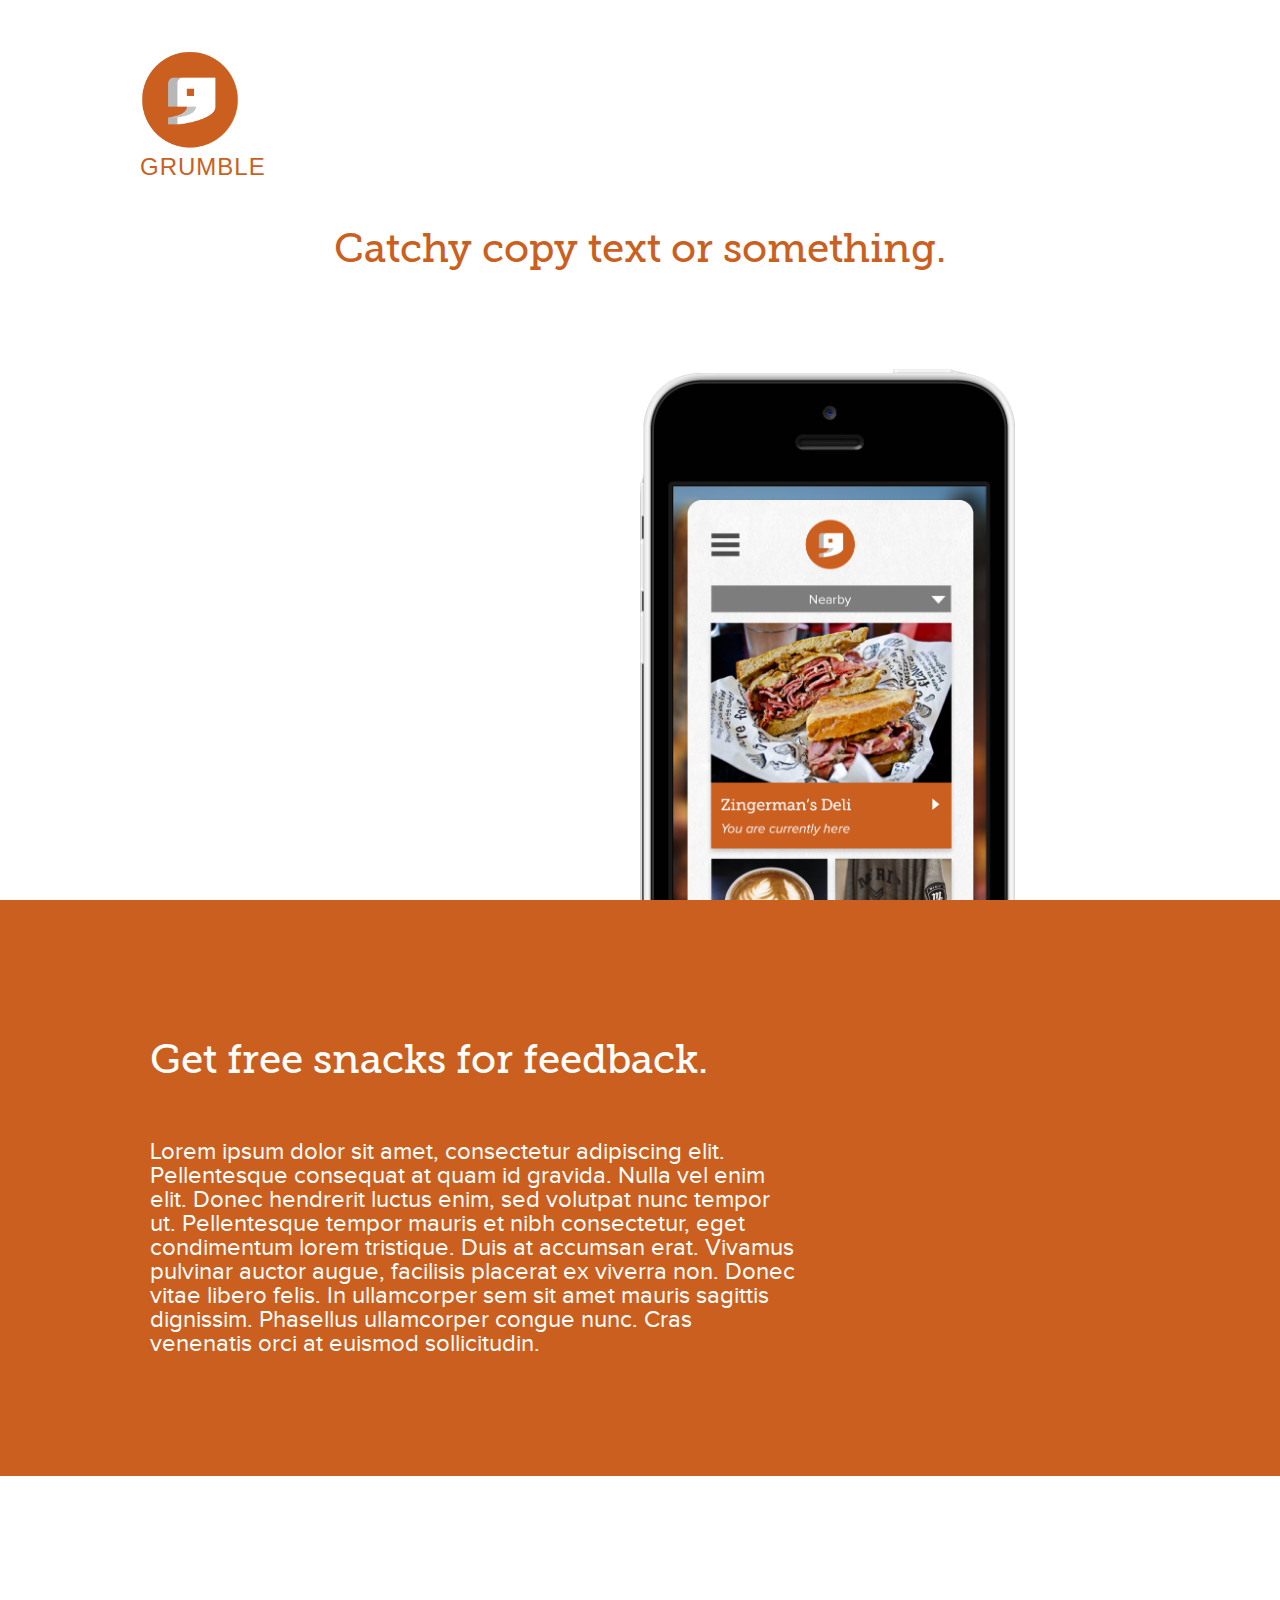
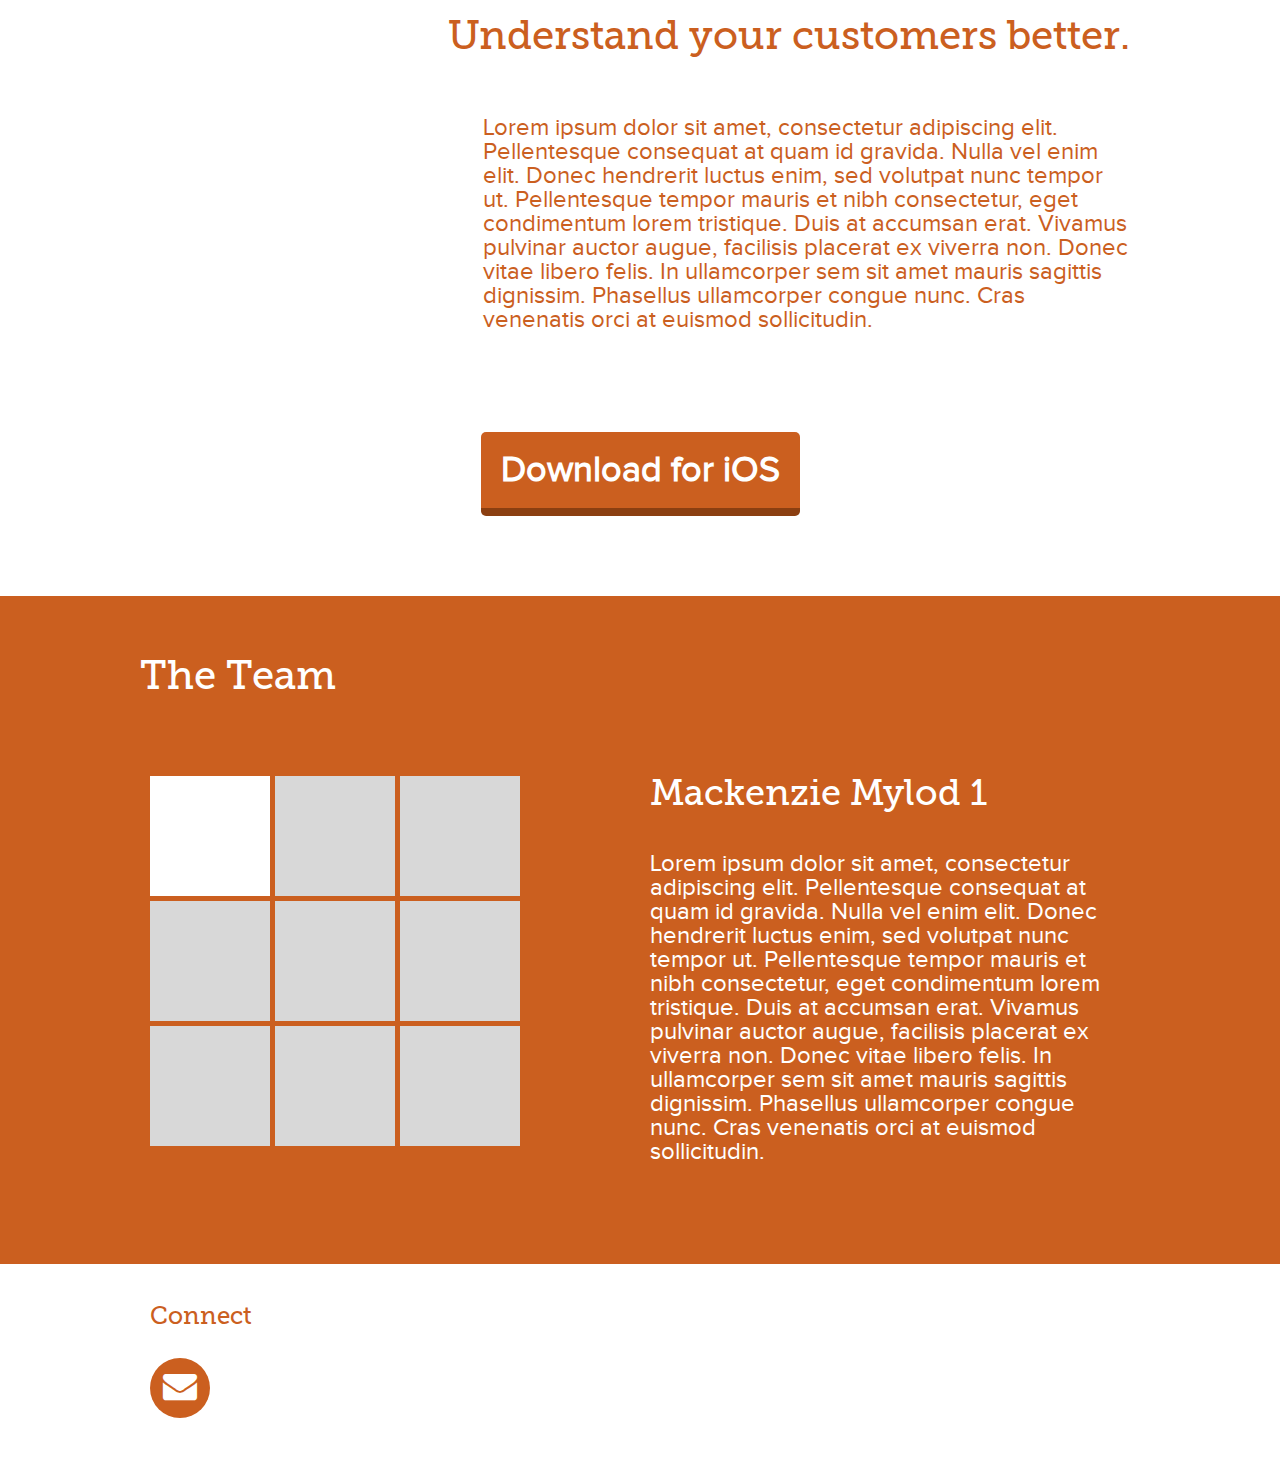
==== grumble/index.html @ bd1c77a9 "Add grumble for sharing" ====
<!doctype html>
<html class="no-js">

  <head>

    <meta charset="utf-8">
    <meta http-equiv="X-UA-Compatible" content="IE=edge">
    <title>
        Grumble
    </title>
    <meta name="description" content="">
    <meta name="viewport" content="width=device-width,initial-scale=1">

    <link rel="stylesheet" href="http://yui.yahooapis.com/combo?pure/0.5.0/base-min.css&pure/0.5.0/grids-min.css&pure/0.5.0/grids-responsive-min.css">
    <link rel="stylesheet" href="css/main.min.css">

  </head>

  <body>

    

<section class="hero" id="hero">

  <div class="header clearfix">
    <div class="container">
      <div class="logo-container">
        <img src="images/logo.png" alt="Grumble logo" class="logo">
        <h4 class="name">Grumble</h4>
      </div>
    </div>
  </div>

  <div class="container">
    <h1 class="grid-12 tagline">Catchy copy text or something.</h1>
  </div>

  <div class="container">
    <img src="images/hero_iphone_front.png" class="front-iphone">
    <img src="images/hero_iphone_back.png" class="back-iphone">
  </div>

</section>
<section class="feedback" id="feedback">

  <div class="container">
    <h1 class="grid-12 text-left headline">Get free snacks for feedback.</h1>
  </div>

  <div class="container">
    <p class="grid-8 grid-mobile-12">
      Lorem ipsum dolor sit amet, consectetur adipiscing elit. Pellentesque consequat at quam id gravida. Nulla vel enim elit. Donec hendrerit luctus enim, sed volutpat nunc tempor ut. Pellentesque tempor mauris et nibh consectetur, eget condimentum lorem tristique. Duis at accumsan erat. Vivamus pulvinar auctor augue, facilisis placerat ex viverra non. Donec vitae libero felis. In ullamcorper sem sit amet mauris sagittis dignissim. Phasellus ullamcorper congue nunc. Cras venenatis orci at euismod sollicitudin.
    </p>
    <div class="grid-4 grid-mobile-12">
    </div>
  </div>

</section>
<section class="understand" id="understand">

  <div class="container">
    <h1 class="grid-12 text-right headline">Understand your customers better.</h1>
  </div>

  <div class="container section-body">
    <div class="grid-4 grid-mobile-12">
    </div>
    <p class="grid-8 grid-mobile-12">
      Lorem ipsum dolor sit amet, consectetur adipiscing elit. Pellentesque consequat at quam id gravida. Nulla vel enim elit. Donec hendrerit luctus enim, sed volutpat nunc tempor ut. Pellentesque tempor mauris et nibh consectetur, eget condimentum lorem tristique. Duis at accumsan erat. Vivamus pulvinar auctor augue, facilisis placerat ex viverra non. Donec vitae libero felis. In ullamcorper sem sit amet mauris sagittis dignissim. Phasellus ullamcorper congue nunc. Cras venenatis orci at euismod sollicitudin.
    </p>
  </div>

  <div class="container">
    <div class="grid-12 text-center">
      <a href="http://www.apple.com" class="btn" target="_blank">Download for iOS</a>
    </div>
  </div>

</section>
<section class="team" id="team">

  <div class="container">
    <h1 class="text-left headline">The Team</h1>
  </div>

  <div class="container">
    <div class="grid-5 grid-mobile-12">
      <div class="team-members grid-12 parent"></div>
    </div>
    <div class="grid-6 push-1 grid-mobile-12">
      <h2 class="member-name"></h2>
      <p class="member-bio"></p>
    </div>
  </div>

</section>
    <footer id="footer">
    
      <div class="container">
        <h3 class="grid-12 connect">Connect</h3>
      </div>
    
      <div class="container">
        <div class="grid-12">
          <a href="#" class="icon">
            <i class="fa fa-envelope"></i>
          </a>
        </div>
      </div>
    
    </footer>
    <script src="js/main.min.js"></script>

  </body>

</html>
---- grumble/css/main.min.css ----
﻿html,body,div,span,applet,object,iframe,h1,h2,h3,h4,h5,h6,p,blockquote,pre,a,abbr,acronym,address,big,cite,code,del,dfn,em,img,ins,kbd,q,s,samp,small,strike,strong,sub,sup,tt,var,b,u,i,center,dl,dt,dd,ol,ul,li,fieldset,form,label,legend,table,caption,tbody,tfoot,thead,tr,th,td,article,aside,canvas,details,embed,figure,figcaption,footer,header,hgroup,menu,nav,output,ruby,section,summary,time,mark,audio,video{margin:0;padding:0;border:0;font-size:100%;font:inherit;vertical-align:baseline}article,aside,details,figcaption,figure,footer,header,hgroup,menu,nav,section{display:block}body{line-height:1}ol,ul{list-style:none}blockquote,q{quotes:none}blockquote:before,blockquote:after,q:before,q:after{content:'';content:none}table{border-collapse:collapse;border-spacing:0}/*!
 *  Font Awesome 4.2.0 by @davegandy - http://fontawesome.io - @fontawesome
 *  License - http://fontawesome.io/license (Font: SIL OFL 1.1, CSS: MIT License)
 */@font-face{font-family:'FontAwesome';src:url("../fonts/fontawesome-webfont.eot?v=4.2.0");src:url("../fonts/fontawesome-webfont.eot?#iefix&v=4.2.0") format("embedded-opentype"),url("../fonts/fontawesome-webfont.woff?v=4.2.0") format("woff"),url("../fonts/fontawesome-webfont.ttf?v=4.2.0") format("truetype"),url("../fonts/fontawesome-webfont.svg?v=4.2.0#fontawesomeregular") format("svg");font-weight:normal;font-style:normal}.fa{display:inline-block;font:normal normal normal 14px/1 FontAwesome;font-size:inherit;text-rendering:auto;-webkit-font-smoothing:antialiased;-moz-osx-font-smoothing:grayscale}.fa-lg{font-size:1.33333em;line-height:0.75em;vertical-align:-15%}.fa-2x{font-size:2em}.fa-3x{font-size:3em}.fa-4x{font-size:4em}.fa-5x{font-size:5em}.fa-fw{width:1.28571em;text-align:center}.fa-ul{padding-left:0;margin-left:2.14286em;list-style-type:none}.fa-ul>li{position:relative}.fa-li{position:absolute;left:-2.14286em;width:2.14286em;top:0.14286em;text-align:center}.fa-li.fa-lg{left:-1.85714em}.fa-border{padding:.2em .25em .15em;border:solid 0.08em #eee;border-radius:.1em}.pull-right{float:right}.pull-left{float:left}.fa.pull-left{margin-right:.3em}.fa.pull-right{margin-left:.3em}.fa-spin{-webkit-animation:fa-spin 2s infinite linear;animation:fa-spin 2s infinite linear}@-webkit-keyframes fa-spin{0%{-webkit-transform:rotate(0deg);transform:rotate(0deg)}100%{-webkit-transform:rotate(359deg);transform:rotate(359deg)}}@keyframes fa-spin{0%{-webkit-transform:rotate(0deg);transform:rotate(0deg)}100%{-webkit-transform:rotate(359deg);transform:rotate(359deg)}}.fa-rotate-90{filter:progid:DXImageTransform.Microsoft.BasicImage(rotation=1);-webkit-transform:rotate(90deg);-ms-transform:rotate(90deg);transform:rotate(90deg)}.fa-rotate-180{filter:progid:DXImageTransform.Microsoft.BasicImage(rotation=2);-webkit-transform:rotate(180deg);-ms-transform:rotate(180deg);transform:rotate(180deg)}.fa-rotate-270{filter:progid:DXImageTransform.Microsoft.BasicImage(rotation=3);-webkit-transform:rotate(270deg);-ms-transform:rotate(270deg);transform:rotate(270deg)}.fa-flip-horizontal{filter:progid:DXImageTransform.Microsoft.BasicImage(rotation=0);-webkit-transform:scale(-1, 1);-ms-transform:scale(-1, 1);transform:scale(-1, 1)}.fa-flip-vertical{filter:progid:DXImageTransform.Microsoft.BasicImage(rotation=2);-webkit-transform:scale(1, -1);-ms-transform:scale(1, -1);transform:scale(1, -1)}:root .fa-rotate-90,:root .fa-rotate-180,:root .fa-rotate-270,:root .fa-flip-horizontal,:root .fa-flip-vertical{filter:none}.fa-stack{position:relative;display:inline-block;width:2em;height:2em;line-height:2em;vertical-align:middle}.fa-stack-1x,.fa-stack-2x{position:absolute;left:0;width:100%;text-align:center}.fa-stack-1x{line-height:inherit}.fa-stack-2x{font-size:2em}.fa-inverse{color:#fff}.fa-glass:before{content:""}.fa-music:before{content:""}.fa-search:before{content:""}.fa-envelope-o:before{content:""}.fa-heart:before{content:""}.fa-star:before{content:""}.fa-star-o:before{content:""}.fa-user:before{content:""}.fa-film:before{content:""}.fa-th-large:before{content:""}.fa-th:before{content:""}.fa-th-list:before{content:""}.fa-check:before{content:""}.fa-remove:before,.fa-close:before,.fa-times:before{content:""}.fa-search-plus:before{content:""}.fa-search-minus:before{content:""}.fa-power-off:before{content:""}.fa-signal:before{content:""}.fa-gear:before,.fa-cog:before{content:""}.fa-trash-o:before{content:""}.fa-home:before{content:""}.fa-file-o:before{content:""}.fa-clock-o:before{content:""}.fa-road:before{content:""}.fa-download:before{content:""}.fa-arrow-circle-o-down:before{content:""}.fa-arrow-circle-o-up:before{content:""}.fa-inbox:before{content:""}.fa-play-circle-o:before{content:""}.fa-rotate-right:before,.fa-repeat:before{content:""}.fa-refresh:before{content:""}.fa-list-alt:before{content:""}.fa-lock:before{content:""}.fa-flag:before{content:""}.fa-headphones:before{content:""}.fa-volume-off:before{content:""}.fa-volume-down:before{content:""}.fa-volume-up:before{content:""}.fa-qrcode:before{content:""}.fa-barcode:before{content:""}.fa-tag:before{content:""}.fa-tags:before{content:""}.fa-book:before{content:""}.fa-bookmark:before{content:""}.fa-print:before{content:""}.fa-camera:before{content:""}.fa-font:before{content:""}.fa-bold:before{content:""}.fa-italic:before{content:""}.fa-text-height:before{content:""}.fa-text-width:before{content:""}.fa-align-left:before{content:""}.fa-align-center:before{content:""}.fa-align-right:before{content:""}.fa-align-justify:before{content:""}.fa-list:before{content:""}.fa-dedent:before,.fa-outdent:before{content:""}.fa-indent:before{content:""}.fa-video-camera:before{content:""}.fa-photo:before,.fa-image:before,.fa-picture-o:before{content:""}.fa-pencil:before{content:""}.fa-map-marker:before{content:""}.fa-adjust:before{content:""}.fa-tint:before{content:""}.fa-edit:before,.fa-pencil-square-o:before{content:""}.fa-share-square-o:before{content:""}.fa-check-square-o:before{content:""}.fa-arrows:before{content:""}.fa-step-backward:before{content:""}.fa-fast-backward:before{content:""}.fa-backward:before{content:""}.fa-play:before{content:""}.fa-pause:before{content:""}.fa-stop:before{content:""}.fa-forward:before{content:""}.fa-fast-forward:before{content:""}.fa-step-forward:before{content:""}.fa-eject:before{content:""}.fa-chevron-left:before{content:""}.fa-chevron-right:before{content:""}.fa-plus-circle:before{content:""}.fa-minus-circle:before{content:""}.fa-times-circle:before{content:""}.fa-check-circle:before{content:""}.fa-question-circle:before{content:""}.fa-info-circle:before{content:""}.fa-crosshairs:before{content:""}.fa-times-circle-o:before{content:""}.fa-check-circle-o:before{content:""}.fa-ban:before{content:""}.fa-arrow-left:before{content:""}.fa-arrow-right:before{content:""}.fa-arrow-up:before{content:""}.fa-arrow-down:before{content:""}.fa-mail-forward:before,.fa-share:before{content:""}.fa-expand:before{content:""}.fa-compress:before{content:""}.fa-plus:before{content:""}.fa-minus:before{content:""}.fa-asterisk:before{content:""}.fa-exclamation-circle:before{content:""}.fa-gift:before{content:""}.fa-leaf:before{content:""}.fa-fire:before{content:""}.fa-eye:before{content:""}.fa-eye-slash:before{content:""}.fa-warning:before,.fa-exclamation-triangle:before{content:""}.fa-plane:before{content:""}.fa-calendar:before{content:""}.fa-random:before{content:""}.fa-comment:before{content:""}.fa-magnet:before{content:""}.fa-chevron-up:before{content:""}.fa-chevron-down:before{content:""}.fa-retweet:before{content:""}.fa-shopping-cart:before{content:""}.fa-folder:before{content:""}.fa-folder-open:before{content:""}.fa-arrows-v:before{content:""}.fa-arrows-h:before{content:""}.fa-bar-chart-o:before,.fa-bar-chart:before{content:""}.fa-twitter-square:before{content:""}.fa-facebook-square:before{content:""}.fa-camera-retro:before{content:""}.fa-key:before{content:""}.fa-gears:before,.fa-cogs:before{content:""}.fa-comments:before{content:""}.fa-thumbs-o-up:before{content:""}.fa-thumbs-o-down:before{content:""}.fa-star-half:before{content:""}.fa-heart-o:before{content:""}.fa-sign-out:before{content:""}.fa-linkedin-square:before{content:""}.fa-thumb-tack:before{content:""}.fa-external-link:before{content:""}.fa-sign-in:before{content:""}.fa-trophy:before{content:""}.fa-github-square:before{content:""}.fa-upload:before{content:""}.fa-lemon-o:before{content:""}.fa-phone:before{content:""}.fa-square-o:before{content:""}.fa-bookmark-o:before{content:""}.fa-phone-square:before{content:""}.fa-twitter:before{content:""}.fa-facebook:before{content:""}.fa-github:before{content:""}.fa-unlock:before{content:""}.fa-credit-card:before{content:""}.fa-rss:before{content:""}.fa-hdd-o:before{content:""}.fa-bullhorn:before{content:""}.fa-bell:before{content:""}.fa-certificate:before{content:""}.fa-hand-o-right:before{content:""}.fa-hand-o-left:before{content:""}.fa-hand-o-up:before{content:""}.fa-hand-o-down:before{content:""}.fa-arrow-circle-left:before{content:""}.fa-arrow-circle-right:before{content:""}.fa-arrow-circle-up:before{content:""}.fa-arrow-circle-down:before{content:""}.fa-globe:before{content:""}.fa-wrench:before{content:""}.fa-tasks:before{content:""}.fa-filter:before{content:""}.fa-briefcase:before{content:""}.fa-arrows-alt:before{content:""}.fa-group:before,.fa-users:before{content:""}.fa-chain:before,.fa-link:before{content:""}.fa-cloud:before{content:""}.fa-flask:before{content:""}.fa-cut:before,.fa-scissors:before{content:""}.fa-copy:before,.fa-files-o:before{content:""}.fa-paperclip:before{content:""}.fa-save:before,.fa-floppy-o:before{content:""}.fa-square:before{content:""}.fa-navicon:before,.fa-reorder:before,.fa-bars:before{content:""}.fa-list-ul:before{content:""}.fa-list-ol:before{content:""}.fa-strikethrough:before{content:""}.fa-underline:before{content:""}.fa-table:before{content:""}.fa-magic:before{content:""}.fa-truck:before{content:""}.fa-pinterest:before{content:""}.fa-pinterest-square:before{content:""}.fa-google-plus-square:before{content:""}.fa-google-plus:before{content:""}.fa-money:before{content:""}.fa-caret-down:before{content:""}.fa-caret-up:before{content:""}.fa-caret-left:before{content:""}.fa-caret-right:before{content:""}.fa-columns:before{content:""}.fa-unsorted:before,.fa-sort:before{content:""}.fa-sort-down:before,.fa-sort-desc:before{content:""}.fa-sort-up:before,.fa-sort-asc:before{content:""}.fa-envelope:before{content:""}.fa-linkedin:before{content:""}.fa-rotate-left:before,.fa-undo:before{content:""}.fa-legal:before,.fa-gavel:before{content:""}.fa-dashboard:before,.fa-tachometer:before{content:""}.fa-comment-o:before{content:""}.fa-comments-o:before{content:""}.fa-flash:before,.fa-bolt:before{content:""}.fa-sitemap:before{content:""}.fa-umbrella:before{content:""}.fa-paste:before,.fa-clipboard:before{content:""}.fa-lightbulb-o:before{content:""}.fa-exchange:before{content:""}.fa-cloud-download:before{content:""}.fa-cloud-upload:before{content:""}.fa-user-md:before{content:""}.fa-stethoscope:before{content:""}.fa-suitcase:before{content:""}.fa-bell-o:before{content:""}.fa-coffee:before{content:""}.fa-cutlery:before{content:""}.fa-file-text-o:before{content:""}.fa-building-o:before{content:""}.fa-hospital-o:before{content:""}.fa-ambulance:before{content:""}.fa-medkit:before{content:""}.fa-fighter-jet:before{content:""}.fa-beer:before{content:""}.fa-h-square:before{content:""}.fa-plus-square:before{content:""}.fa-angle-double-left:before{content:""}.fa-angle-double-right:before{content:""}.fa-angle-double-up:before{content:""}.fa-angle-double-down:before{content:""}.fa-angle-left:before{content:""}.fa-angle-right:before{content:""}.fa-angle-up:before{content:""}.fa-angle-down:before{content:""}.fa-desktop:before{content:""}.fa-laptop:before{content:""}.fa-tablet:before{content:""}.fa-mobile-phone:before,.fa-mobile:before{content:""}.fa-circle-o:before{content:""}.fa-quote-left:before{content:""}.fa-quote-right:before{content:""}.fa-spinner:before{content:""}.fa-circle:before{content:""}.fa-mail-reply:before,.fa-reply:before{content:""}.fa-github-alt:before{content:""}.fa-folder-o:before{content:""}.fa-folder-open-o:before{content:""}.fa-smile-o:before{content:""}.fa-frown-o:before{content:""}.fa-meh-o:before{content:""}.fa-gamepad:before{content:""}.fa-keyboard-o:before{content:""}.fa-flag-o:before{content:""}.fa-flag-checkered:before{content:""}.fa-terminal:before{content:""}.fa-code:before{content:""}.fa-mail-reply-all:before,.fa-reply-all:before{content:""}.fa-star-half-empty:before,.fa-star-half-full:before,.fa-star-half-o:before{content:""}.fa-location-arrow:before{content:""}.fa-crop:before{content:""}.fa-code-fork:before{content:""}.fa-unlink:before,.fa-chain-broken:before{content:""}.fa-question:before{content:""}.fa-info:before{content:""}.fa-exclamation:before{content:""}.fa-superscript:before{content:""}.fa-subscript:before{content:""}.fa-eraser:before{content:""}.fa-puzzle-piece:before{content:""}.fa-microphone:before{content:""}.fa-microphone-slash:before{content:""}.fa-shield:before{content:""}.fa-calendar-o:before{content:""}.fa-fire-extinguisher:before{content:""}.fa-rocket:before{content:""}.fa-maxcdn:before{content:""}.fa-chevron-circle-left:before{content:""}.fa-chevron-circle-right:before{content:""}.fa-chevron-circle-up:before{content:""}.fa-chevron-circle-down:before{content:""}.fa-html5:before{content:""}.fa-css3:before{content:""}.fa-anchor:before{content:""}.fa-unlock-alt:before{content:""}.fa-bullseye:before{content:""}.fa-ellipsis-h:before{content:""}.fa-ellipsis-v:before{content:""}.fa-rss-square:before{content:""}.fa-play-circle:before{content:""}.fa-ticket:before{content:""}.fa-minus-square:before{content:""}.fa-minus-square-o:before{content:""}.fa-level-up:before{content:""}.fa-level-down:before{content:""}.fa-check-square:before{content:""}.fa-pencil-square:before{content:""}.fa-external-link-square:before{content:""}.fa-share-square:before{content:""}.fa-compass:before{content:""}.fa-toggle-down:before,.fa-caret-square-o-down:before{content:""}.fa-toggle-up:before,.fa-caret-square-o-up:before{content:""}.fa-toggle-right:before,.fa-caret-square-o-right:before{content:""}.fa-euro:before,.fa-eur:before{content:""}.fa-gbp:before{content:""}.fa-dollar:before,.fa-usd:before{content:""}.fa-rupee:before,.fa-inr:before{content:""}.fa-cny:before,.fa-rmb:before,.fa-yen:before,.fa-jpy:before{content:""}.fa-ruble:before,.fa-rouble:before,.fa-rub:before{content:""}.fa-won:before,.fa-krw:before{content:""}.fa-bitcoin:before,.fa-btc:before{content:""}.fa-file:before{content:""}.fa-file-text:before{content:""}.fa-sort-alpha-asc:before{content:""}.fa-sort-alpha-desc:before{content:""}.fa-sort-amount-asc:before{content:""}.fa-sort-amount-desc:before{content:""}.fa-sort-numeric-asc:before{content:""}.fa-sort-numeric-desc:before{content:""}.fa-thumbs-up:before{content:""}.fa-thumbs-down:before{content:""}.fa-youtube-square:before{content:""}.fa-youtube:before{content:""}.fa-xing:before{content:""}.fa-xing-square:before{content:""}.fa-youtube-play:before{content:""}.fa-dropbox:before{content:""}.fa-stack-overflow:before{content:""}.fa-instagram:before{content:""}.fa-flickr:before{content:""}.fa-adn:before{content:""}.fa-bitbucket:before{content:""}.fa-bitbucket-square:before{content:""}.fa-tumblr:before{content:""}.fa-tumblr-square:before{content:""}.fa-long-arrow-down:before{content:""}.fa-long-arrow-up:before{content:""}.fa-long-arrow-left:before{content:""}.fa-long-arrow-right:before{content:""}.fa-apple:before{content:""}.fa-windows:before{content:""}.fa-android:before{content:""}.fa-linux:before{content:""}.fa-dribbble:before{content:""}.fa-skype:before{content:""}.fa-foursquare:before{content:""}.fa-trello:before{content:""}.fa-female:before{content:""}.fa-male:before{content:""}.fa-gittip:before{content:""}.fa-sun-o:before{content:""}.fa-moon-o:before{content:""}.fa-archive:before{content:""}.fa-bug:before{content:""}.fa-vk:before{content:""}.fa-weibo:before{content:""}.fa-renren:before{content:""}.fa-pagelines:before{content:""}.fa-stack-exchange:before{content:""}.fa-arrow-circle-o-right:before{content:""}.fa-arrow-circle-o-left:before{content:""}.fa-toggle-left:before,.fa-caret-square-o-left:before{content:""}.fa-dot-circle-o:before{content:""}.fa-wheelchair:before{content:""}.fa-vimeo-square:before{content:""}.fa-turkish-lira:before,.fa-try:before{content:""}.fa-plus-square-o:before{content:""}.fa-space-shuttle:before{content:""}.fa-slack:before{content:""}.fa-envelope-square:before{content:""}.fa-wordpress:before{content:""}.fa-openid:before{content:""}.fa-institution:before,.fa-bank:before,.fa-university:before{content:""}.fa-mortar-board:before,.fa-graduation-cap:before{content:""}.fa-yahoo:before{content:""}.fa-google:before{content:""}.fa-reddit:before{content:""}.fa-reddit-square:before{content:""}.fa-stumbleupon-circle:before{content:""}.fa-stumbleupon:before{content:""}.fa-delicious:before{content:""}.fa-digg:before{content:""}.fa-pied-piper:before{content:""}.fa-pied-piper-alt:before{content:""}.fa-drupal:before{content:""}.fa-joomla:before{content:""}.fa-language:before{content:""}.fa-fax:before{content:""}.fa-building:before{content:""}.fa-child:before{content:""}.fa-paw:before{content:""}.fa-spoon:before{content:""}.fa-cube:before{content:""}.fa-cubes:before{content:""}.fa-behance:before{content:""}.fa-behance-square:before{content:""}.fa-steam:before{content:""}.fa-steam-square:before{content:""}.fa-recycle:before{content:""}.fa-automobile:before,.fa-car:before{content:""}.fa-cab:before,.fa-taxi:before{content:""}.fa-tree:before{content:""}.fa-spotify:before{content:""}.fa-deviantart:before{content:""}.fa-soundcloud:before{content:""}.fa-database:before{content:""}.fa-file-pdf-o:before{content:""}.fa-file-word-o:before{content:""}.fa-file-excel-o:before{content:""}.fa-file-powerpoint-o:before{content:""}.fa-file-photo-o:before,.fa-file-picture-o:before,.fa-file-image-o:before{content:""}.fa-file-zip-o:before,.fa-file-archive-o:before{content:""}.fa-file-sound-o:before,.fa-file-audio-o:before{content:""}.fa-file-movie-o:before,.fa-file-video-o:before{content:""}.fa-file-code-o:before{content:""}.fa-vine:before{content:""}.fa-codepen:before{content:""}.fa-jsfiddle:before{content:""}.fa-life-bouy:before,.fa-life-buoy:before,.fa-life-saver:before,.fa-support:before,.fa-life-ring:before{content:""}.fa-circle-o-notch:before{content:""}.fa-ra:before,.fa-rebel:before{content:""}.fa-ge:before,.fa-empire:before{content:""}.fa-git-square:before{content:""}.fa-git:before{content:""}.fa-hacker-news:before{content:""}.fa-tencent-weibo:before{content:""}.fa-qq:before{content:""}.fa-wechat:before,.fa-weixin:before{content:""}.fa-send:before,.fa-paper-plane:before{content:""}.fa-send-o:before,.fa-paper-plane-o:before{content:""}.fa-history:before{content:""}.fa-circle-thin:before{content:""}.fa-header:before{content:""}.fa-paragraph:before{content:""}.fa-sliders:before{content:""}.fa-share-alt:before{content:""}.fa-share-alt-square:before{content:""}.fa-bomb:before{content:""}.fa-soccer-ball-o:before,.fa-futbol-o:before{content:""}.fa-tty:before{content:""}.fa-binoculars:before{content:""}.fa-plug:before{content:""}.fa-slideshare:before{content:""}.fa-twitch:before{content:""}.fa-yelp:before{content:""}.fa-newspaper-o:before{content:""}.fa-wifi:before{content:""}.fa-calculator:before{content:""}.fa-paypal:before{content:""}.fa-google-wallet:before{content:""}.fa-cc-visa:before{content:""}.fa-cc-mastercard:before{content:""}.fa-cc-discover:before{content:""}.fa-cc-amex:before{content:""}.fa-cc-paypal:before{content:""}.fa-cc-stripe:before{content:""}.fa-bell-slash:before{content:""}.fa-bell-slash-o:before{content:""}.fa-trash:before{content:""}.fa-copyright:before{content:""}.fa-at:before{content:""}.fa-eyedropper:before{content:""}.fa-paint-brush:before{content:""}.fa-birthday-cake:before{content:""}.fa-area-chart:before{content:""}.fa-pie-chart:before{content:""}.fa-line-chart:before{content:""}.fa-lastfm:before{content:""}.fa-lastfm-square:before{content:""}.fa-toggle-off:before{content:""}.fa-toggle-on:before{content:""}.fa-bicycle:before{content:""}.fa-bus:before{content:""}.fa-ioxhost:before{content:""}.fa-angellist:before{content:""}.fa-cc:before{content:""}.fa-shekel:before,.fa-sheqel:before,.fa-ils:before{content:""}.fa-meanpath:before{content:""}@font-face{font-family:'Museo Slab';src:url("../fonts/Museo_Slab_500_2-webfont.eot");src:url("../fonts/Museo_Slab_500_2-webfont.eot?#iefix") format("embedded-opentype"),url("../fonts/Museo_Slab_500_2-webfont.woff2") format("woff2"),url("../fonts/Museo_Slab_500_2-webfont.woff") format("woff"),url("../fonts/Museo_Slab_500_2-webfont.ttf") format("truetype"),url("../fonts/Museo_Slab_500_2-webfont.svg#museo_slab500") format("svg");font-weight:normal;font-style:normal}@font-face{font-family:'Proxima Nova';src:url("../fonts/proximanova-regular-webfont.eot");src:url("../fonts/proximanova-regular-webfont.eot?#iefix") format("embedded-opentype"),url("../fonts/proximanova-regular-webfont.woff") format("woff"),url("../fonts/proximanova-regular-webfont.ttf") format("truetype"),url("../fonts/proximanova-regular-webfont.svg#proxima_nova_rgregular") format("svg");font-weight:normal;font-style:normal}h1,h2,h3,h4,h5,h6{font-family:'Museo Slab', serif}h1{font-size:40px}h2{font-size:36px}h3{font-size:24px}.container:after{content:"";display:table;clear:both}.parent:before,.parent-xs:before,.parent-sm:before,.parent-md:before,.parent-lg:before,.parent:after,.parent-xs:after,.parent-sm:after,.parent-md:after,.parent-lg:after{content:"";display:table}.parent:after,.parent-xs:after,.parent-sm:after,.parent-md:after,.parent-lg:after{clear:both}.parent,.parent-xs,.parent-sm,.parent-md,.parent-lg{zoom:1}.push-0,.push-1,.push-2,.push-3,.push-4,.push-5,.push-6,.push-7,.push-8,.push-9,.push-10,.push-11,.push-12,.push-xs-0,.push-xs-1,.push-xs-2,.push-xs-3,.push-xs-4,.push-xs-5,.push-xs-6,.push-xs-7,.push-xs-8,.push-xs-9,.push-xs-10,.push-xs-11,.push-xs-12,.push-sm-0,.push-sm-1,.push-sm-2,.push-sm-3,.push-sm-4,.push-sm-5,.push-sm-6,.push-sm-7,.push-sm-8,.push-sm-9,.push-sm-10,.push-sm-11,.push-sm-12,.push-md-0,.push-md-1,.push-md-2,.push-md-3,.push-md-4,.push-md-5,.push-md-6,.push-md-7,.push-md-8,.push-md-9,.push-md-10,.push-md-11,.push-md-12,.push-lg-0,.push-lg-1,.push-lg-2,.push-lg-3,.push-lg-4,.push-lg-5,.push-lg-6,.push-lg-7,.push-lg-8,.push-lg-9,.push-lg-10,.push-lg-11,.push-lg-12,.pull-0,.pull-1,.pull-2,.pull-3,.pull-4,.pull-5,.pull-6,.pull-7,.pull-8,.pull-9,.pull-10,.pull-11,.pull-12,.pull-xs-0,.pull-xs-1,.pull-xs-2,.pull-xs-3,.pull-xs-4,.pull-xs-5,.pull-xs-6,.pull-xs-7,.pull-xs-8,.pull-xs-9,.pull-xs-10,.pull-xs-11,.pull-xs-12,.pull-sm-0,.pull-sm-1,.pull-sm-2,.pull-sm-3,.pull-sm-4,.pull-sm-5,.pull-sm-6,.pull-sm-7,.pull-sm-8,.pull-sm-9,.pull-sm-10,.pull-sm-11,.pull-sm-12,.pull-md-0,.pull-md-1,.pull-md-2,.pull-md-3,.pull-md-4,.pull-md-5,.pull-md-6,.pull-md-7,.pull-md-8,.pull-md-9,.pull-md-10,.pull-md-11,.pull-md-12,.pull-lg-0,.pull-lg-1,.pull-lg-2,.pull-lg-3,.pull-lg-4,.pull-lg-5,.pull-lg-6,.pull-lg-7,.pull-lg-8,.pull-lg-9,.pull-lg-10,.pull-lg-11,.pull-lg-12{position:relative}.container{-webkit-box-sizing:border-box;-moz-box-sizing:border-box;box-sizing:border-box}.parent,.parent-xs,.parent-sm,.parent-md,.parent-lg{-webkit-box-sizing:border-box;-moz-box-sizing:border-box;box-sizing:border-box}.grid-0,.grid-1,.grid-2,.grid-3,.grid-4,.grid-5,.grid-6,.grid-7,.grid-8,.grid-9,.grid-10,.grid-11,.grid-12,.grid-xs-0,.grid-xs-1,.grid-xs-2,.grid-xs-3,.grid-xs-4,.grid-xs-5,.grid-xs-6,.grid-xs-7,.grid-xs-8,.grid-xs-9,.grid-xs-10,.grid-xs-11,.grid-xs-12,.grid-sm-0,.grid-sm-1,.grid-sm-2,.grid-sm-3,.grid-sm-4,.grid-sm-5,.grid-sm-6,.grid-sm-7,.grid-sm-8,.grid-sm-9,.grid-sm-10,.grid-sm-11,.grid-sm-12,.grid-md-0,.grid-md-1,.grid-md-2,.grid-md-3,.grid-md-4,.grid-md-5,.grid-md-6,.grid-md-7,.grid-md-8,.grid-md-9,.grid-md-10,.grid-md-11,.grid-md-12,.grid-lg-0,.grid-lg-1,.grid-lg-2,.grid-lg-3,.grid-lg-4,.grid-lg-5,.grid-lg-6,.grid-lg-7,.grid-lg-8,.grid-lg-9,.grid-lg-10,.grid-lg-11,.grid-lg-12{display:inline-block;min-height:1px;-webkit-box-sizing:border-box;-moz-box-sizing:border-box;box-sizing:border-box}@media screen and (max-width: 400px){@-ms-viewport{width:device-width}}#gridle-settings{content:'{ "version" : "1.3.32", "states" : { "retina":{ "query" : "(-webkit-min-device-pixel-ratio: 2), (min-resolution: 192dpi), (min-resolution: 2dppx)", "classes" : false, "name" : "retina", "_gridle" : true }, "tv":{ "query" : "only tv", "classes" : false, "name" : "tv", "_gridle" : true }, "print":{ "query" : "only print", "classes" : false, "name" : "print", "_gridle" : true }, "portrait":{ "query" : "only screen and (orientation: portrait)", "classes" : false, "name" : "portrait", "_gridle" : true }, "landscape":{ "query" : "only screen and (orientation: landscape)", "classes" : false, "name" : "landscape", "_gridle" : true }, "default":{ "name" : "default", "min-width" : null, "max-width" : null, "query" : null, "classes" : true, "context" : "12", "gutter-width" : "20px", "direction" : "ltr", "name-multiplicator" : "1", "debug" : false, "debug-show-class-names" : true, "ie7-support" : false, "html-states-classes" : true, "generate-push-classes" : true, "generate-pull-classes" : true, "generate-prefix-classes" : true, "generate-suffix-classes" : true, "generate-helpers-classes" : true, "_gridle" : true }, "xs":{ "name" : "xs", "min-width" : null, "max-width" : "768px", "query" : "screen and (max-width: 768px)", "classes" : true, "context" : "12", "gutter-width" : "20px", "direction" : "ltr", "name-multiplicator" : "1", "debug" : false, "debug-show-class-names" : true, "ie7-support" : false, "html-states-classes" : true, "generate-push-classes" : true, "generate-pull-classes" : true, "generate-prefix-classes" : true, "generate-suffix-classes" : true, "generate-helpers-classes" : true, "_gridle" : true }, "sm":{ "name" : "sm", "min-width" : "768px", "max-width" : null, "query" : "screen and (min-width: 768px)", "classes" : true, "context" : "12", "gutter-width" : "20px", "direction" : "ltr", "name-multiplicator" : "1", "debug" : false, "debug-show-class-names" : true, "ie7-support" : false, "html-states-classes" : true, "generate-push-classes" : true, "generate-pull-classes" : true, "generate-prefix-classes" : true, "generate-suffix-classes" : true, "generate-helpers-classes" : true, "_gridle" : true }, "md":{ "name" : "md", "min-width" : "992px", "max-width" : null, "query" : "screen and (min-width: 992px)", "classes" : true, "context" : "12", "gutter-width" : "20px", "direction" : "ltr", "name-multiplicator" : "1", "debug" : false, "debug-show-class-names" : true, "ie7-support" : false, "html-states-classes" : true, "generate-push-classes" : true, "generate-pull-classes" : true, "generate-prefix-classes" : true, "generate-suffix-classes" : true, "generate-helpers-classes" : true, "_gridle" : true }, "lg":{ "name" : "lg", "min-width" : "1200px", "max-width" : null, "query" : "screen and (min-width: 1200px)", "classes" : true, "context" : "12", "gutter-width" : "20px", "direction" : "ltr", "name-multiplicator" : "1", "debug" : false, "debug-show-class-names" : true, "ie7-support" : false, "html-states-classes" : true, "generate-push-classes" : true, "generate-pull-classes" : true, "generate-prefix-classes" : true, "generate-suffix-classes" : true, "generate-helpers-classes" : true, "_gridle" : true }} }'}.grid-0,.grid-1,.grid-2,.grid-3,.grid-4,.grid-5,.grid-6,.grid-7,.grid-8,.grid-9,.grid-10,.grid-11,.grid-12,.grid-xs-0,.grid-xs-1,.grid-xs-2,.grid-xs-3,.grid-xs-4,.grid-xs-5,.grid-xs-6,.grid-xs-7,.grid-xs-8,.grid-xs-9,.grid-xs-10,.grid-xs-11,.grid-xs-12,.grid-sm-0,.grid-sm-1,.grid-sm-2,.grid-sm-3,.grid-sm-4,.grid-sm-5,.grid-sm-6,.grid-sm-7,.grid-sm-8,.grid-sm-9,.grid-sm-10,.grid-sm-11,.grid-sm-12,.grid-md-0,.grid-md-1,.grid-md-2,.grid-md-3,.grid-md-4,.grid-md-5,.grid-md-6,.grid-md-7,.grid-md-8,.grid-md-9,.grid-md-10,.grid-md-11,.grid-md-12,.grid-lg-0,.grid-lg-1,.grid-lg-2,.grid-lg-3,.grid-lg-4,.grid-lg-5,.grid-lg-6,.grid-lg-7,.grid-lg-8,.grid-lg-9,.grid-lg-10,.grid-lg-11,.grid-lg-12{float:left;direction:ltr;padding-left:10px;padding-right:10px}html.default .grid-0,html.default .grid-1,html.default .grid-2,html.default .grid-3,html.default .grid-4,html.default .grid-5,html.default .grid-6,html.default .grid-7,html.default .grid-8,html.default .grid-9,html.default .grid-10,html.default .grid-11,html.default .grid-12,html.default .grid-xs-0,html.default .grid-xs-1,html.default .grid-xs-2,html.default .grid-xs-3,html.default .grid-xs-4,html.default .grid-xs-5,html.default .grid-xs-6,html.default .grid-xs-7,html.default .grid-xs-8,html.default .grid-xs-9,html.default .grid-xs-10,html.default .grid-xs-11,html.default .grid-xs-12,html.default .grid-sm-0,html.default .grid-sm-1,html.default .grid-sm-2,html.default .grid-sm-3,html.default .grid-sm-4,html.default .grid-sm-5,html.default .grid-sm-6,html.default .grid-sm-7,html.default .grid-sm-8,html.default .grid-sm-9,html.default .grid-sm-10,html.default .grid-sm-11,html.default .grid-sm-12,html.default .grid-md-0,html.default .grid-md-1,html.default .grid-md-2,html.default .grid-md-3,html.default .grid-md-4,html.default .grid-md-5,html.default .grid-md-6,html.default .grid-md-7,html.default .grid-md-8,html.default .grid-md-9,html.default .grid-md-10,html.default .grid-md-11,html.default .grid-md-12,html.default .grid-lg-0,html.default .grid-lg-1,html.default .grid-lg-2,html.default .grid-lg-3,html.default .grid-lg-4,html.default .grid-lg-5,html.default .grid-lg-6,html.default .grid-lg-7,html.default .grid-lg-8,html.default .grid-lg-9,html.default .grid-lg-10,html.default .grid-lg-11,html.default .grid-lg-12{float:left;direction:ltr;padding-left:10px;padding-right:10px}html.xs .grid-0,html.xs .grid-1,html.xs .grid-2,html.xs .grid-3,html.xs .grid-4,html.xs .grid-5,html.xs .grid-6,html.xs .grid-7,html.xs .grid-8,html.xs .grid-9,html.xs .grid-10,html.xs .grid-11,html.xs .grid-12,html.xs .grid-xs-0,html.xs .grid-xs-1,html.xs .grid-xs-2,html.xs .grid-xs-3,html.xs .grid-xs-4,html.xs .grid-xs-5,html.xs .grid-xs-6,html.xs .grid-xs-7,html.xs .grid-xs-8,html.xs .grid-xs-9,html.xs .grid-xs-10,html.xs .grid-xs-11,html.xs .grid-xs-12,html.xs .grid-sm-0,html.xs .grid-sm-1,html.xs .grid-sm-2,html.xs .grid-sm-3,html.xs .grid-sm-4,html.xs .grid-sm-5,html.xs .grid-sm-6,html.xs .grid-sm-7,html.xs .grid-sm-8,html.xs .grid-sm-9,html.xs .grid-sm-10,html.xs .grid-sm-11,html.xs .grid-sm-12,html.xs .grid-md-0,html.xs .grid-md-1,html.xs .grid-md-2,html.xs .grid-md-3,html.xs .grid-md-4,html.xs .grid-md-5,html.xs .grid-md-6,html.xs .grid-md-7,html.xs .grid-md-8,html.xs .grid-md-9,html.xs .grid-md-10,html.xs .grid-md-11,html.xs .grid-md-12,html.xs .grid-lg-0,html.xs .grid-lg-1,html.xs .grid-lg-2,html.xs .grid-lg-3,html.xs .grid-lg-4,html.xs .grid-lg-5,html.xs .grid-lg-6,html.xs .grid-lg-7,html.xs .grid-lg-8,html.xs .grid-lg-9,html.xs .grid-lg-10,html.xs .grid-lg-11,html.xs .grid-lg-12{float:left;direction:ltr;padding-left:10px;padding-right:10px}@media screen and (max-width: 768px){.grid-0,.grid-1,.grid-2,.grid-3,.grid-4,.grid-5,.grid-6,.grid-7,.grid-8,.grid-9,.grid-10,.grid-11,.grid-12,.grid-xs-0,.grid-xs-1,.grid-xs-2,.grid-xs-3,.grid-xs-4,.grid-xs-5,.grid-xs-6,.grid-xs-7,.grid-xs-8,.grid-xs-9,.grid-xs-10,.grid-xs-11,.grid-xs-12,.grid-sm-0,.grid-sm-1,.grid-sm-2,.grid-sm-3,.grid-sm-4,.grid-sm-5,.grid-sm-6,.grid-sm-7,.grid-sm-8,.grid-sm-9,.grid-sm-10,.grid-sm-11,.grid-sm-12,.grid-md-0,.grid-md-1,.grid-md-2,.grid-md-3,.grid-md-4,.grid-md-5,.grid-md-6,.grid-md-7,.grid-md-8,.grid-md-9,.grid-md-10,.grid-md-11,.grid-md-12,.grid-lg-0,.grid-lg-1,.grid-lg-2,.grid-lg-3,.grid-lg-4,.grid-lg-5,.grid-lg-6,.grid-lg-7,.grid-lg-8,.grid-lg-9,.grid-lg-10,.grid-lg-11,.grid-lg-12{float:left;direction:ltr;padding-left:10px;padding-right:10px}}html.sm .grid-0,html.sm .grid-1,html.sm .grid-2,html.sm .grid-3,html.sm .grid-4,html.sm .grid-5,html.sm .grid-6,html.sm .grid-7,html.sm .grid-8,html.sm .grid-9,html.sm .grid-10,html.sm .grid-11,html.sm .grid-12,html.sm .grid-xs-0,html.sm .grid-xs-1,html.sm .grid-xs-2,html.sm .grid-xs-3,html.sm .grid-xs-4,html.sm .grid-xs-5,html.sm .grid-xs-6,html.sm .grid-xs-7,html.sm .grid-xs-8,html.sm .grid-xs-9,html.sm .grid-xs-10,html.sm .grid-xs-11,html.sm .grid-xs-12,html.sm .grid-sm-0,html.sm .grid-sm-1,html.sm .grid-sm-2,html.sm .grid-sm-3,html.sm .grid-sm-4,html.sm .grid-sm-5,html.sm .grid-sm-6,html.sm .grid-sm-7,html.sm .grid-sm-8,html.sm .grid-sm-9,html.sm .grid-sm-10,html.sm .grid-sm-11,html.sm .grid-sm-12,html.sm .grid-md-0,html.sm .grid-md-1,html.sm .grid-md-2,html.sm .grid-md-3,html.sm .grid-md-4,html.sm .grid-md-5,html.sm .grid-md-6,html.sm .grid-md-7,html.sm .grid-md-8,html.sm .grid-md-9,html.sm .grid-md-10,html.sm .grid-md-11,html.sm .grid-md-12,html.sm .grid-lg-0,html.sm .grid-lg-1,html.sm .grid-lg-2,html.sm .grid-lg-3,html.sm .grid-lg-4,html.sm .grid-lg-5,html.sm .grid-lg-6,html.sm .grid-lg-7,html.sm .grid-lg-8,html.sm .grid-lg-9,html.sm .grid-lg-10,html.sm .grid-lg-11,html.sm .grid-lg-12{float:left;direction:ltr;padding-left:10px;padding-right:10px}@media screen and (min-width: 768px){.grid-0,.grid-1,.grid-2,.grid-3,.grid-4,.grid-5,.grid-6,.grid-7,.grid-8,.grid-9,.grid-10,.grid-11,.grid-12,.grid-xs-0,.grid-xs-1,.grid-xs-2,.grid-xs-3,.grid-xs-4,.grid-xs-5,.grid-xs-6,.grid-xs-7,.grid-xs-8,.grid-xs-9,.grid-xs-10,.grid-xs-11,.grid-xs-12,.grid-sm-0,.grid-sm-1,.grid-sm-2,.grid-sm-3,.grid-sm-4,.grid-sm-5,.grid-sm-6,.grid-sm-7,.grid-sm-8,.grid-sm-9,.grid-sm-10,.grid-sm-11,.grid-sm-12,.grid-md-0,.grid-md-1,.grid-md-2,.grid-md-3,.grid-md-4,.grid-md-5,.grid-md-6,.grid-md-7,.grid-md-8,.grid-md-9,.grid-md-10,.grid-md-11,.grid-md-12,.grid-lg-0,.grid-lg-1,.grid-lg-2,.grid-lg-3,.grid-lg-4,.grid-lg-5,.grid-lg-6,.grid-lg-7,.grid-lg-8,.grid-lg-9,.grid-lg-10,.grid-lg-11,.grid-lg-12{float:left;direction:ltr;padding-left:10px;padding-right:10px}}html.md .grid-0,html.md .grid-1,html.md .grid-2,html.md .grid-3,html.md .grid-4,html.md .grid-5,html.md .grid-6,html.md .grid-7,html.md .grid-8,html.md .grid-9,html.md .grid-10,html.md .grid-11,html.md .grid-12,html.md .grid-xs-0,html.md .grid-xs-1,html.md .grid-xs-2,html.md .grid-xs-3,html.md .grid-xs-4,html.md .grid-xs-5,html.md .grid-xs-6,html.md .grid-xs-7,html.md .grid-xs-8,html.md .grid-xs-9,html.md .grid-xs-10,html.md .grid-xs-11,html.md .grid-xs-12,html.md .grid-sm-0,html.md .grid-sm-1,html.md .grid-sm-2,html.md .grid-sm-3,html.md .grid-sm-4,html.md .grid-sm-5,html.md .grid-sm-6,html.md .grid-sm-7,html.md .grid-sm-8,html.md .grid-sm-9,html.md .grid-sm-10,html.md .grid-sm-11,html.md .grid-sm-12,html.md .grid-md-0,html.md .grid-md-1,html.md .grid-md-2,html.md .grid-md-3,html.md .grid-md-4,html.md .grid-md-5,html.md .grid-md-6,html.md .grid-md-7,html.md .grid-md-8,html.md .grid-md-9,html.md .grid-md-10,html.md .grid-md-11,html.md .grid-md-12,html.md .grid-lg-0,html.md .grid-lg-1,html.md .grid-lg-2,html.md .grid-lg-3,html.md .grid-lg-4,html.md .grid-lg-5,html.md .grid-lg-6,html.md .grid-lg-7,html.md .grid-lg-8,html.md .grid-lg-9,html.md .grid-lg-10,html.md .grid-lg-11,html.md .grid-lg-12{float:left;direction:ltr;padding-left:10px;padding-right:10px}@media screen and (min-width: 992px){.grid-0,.grid-1,.grid-2,.grid-3,.grid-4,.grid-5,.grid-6,.grid-7,.grid-8,.grid-9,.grid-10,.grid-11,.grid-12,.grid-xs-0,.grid-xs-1,.grid-xs-2,.grid-xs-3,.grid-xs-4,.grid-xs-5,.grid-xs-6,.grid-xs-7,.grid-xs-8,.grid-xs-9,.grid-xs-10,.grid-xs-11,.grid-xs-12,.grid-sm-0,.grid-sm-1,.grid-sm-2,.grid-sm-3,.grid-sm-4,.grid-sm-5,.grid-sm-6,.grid-sm-7,.grid-sm-8,.grid-sm-9,.grid-sm-10,.grid-sm-11,.grid-sm-12,.grid-md-0,.grid-md-1,.grid-md-2,.grid-md-3,.grid-md-4,.grid-md-5,.grid-md-6,.grid-md-7,.grid-md-8,.grid-md-9,.grid-md-10,.grid-md-11,.grid-md-12,.grid-lg-0,.grid-lg-1,.grid-lg-2,.grid-lg-3,.grid-lg-4,.grid-lg-5,.grid-lg-6,.grid-lg-7,.grid-lg-8,.grid-lg-9,.grid-lg-10,.grid-lg-11,.grid-lg-12{float:left;direction:ltr;padding-left:10px;padding-right:10px}}html.lg .grid-0,html.lg .grid-1,html.lg .grid-2,html.lg .grid-3,html.lg .grid-4,html.lg .grid-5,html.lg .grid-6,html.lg .grid-7,html.lg .grid-8,html.lg .grid-9,html.lg .grid-10,html.lg .grid-11,html.lg .grid-12,html.lg .grid-xs-0,html.lg .grid-xs-1,html.lg .grid-xs-2,html.lg .grid-xs-3,html.lg .grid-xs-4,html.lg .grid-xs-5,html.lg .grid-xs-6,html.lg .grid-xs-7,html.lg .grid-xs-8,html.lg .grid-xs-9,html.lg .grid-xs-10,html.lg .grid-xs-11,html.lg .grid-xs-12,html.lg .grid-sm-0,html.lg .grid-sm-1,html.lg .grid-sm-2,html.lg .grid-sm-3,html.lg .grid-sm-4,html.lg .grid-sm-5,html.lg .grid-sm-6,html.lg .grid-sm-7,html.lg .grid-sm-8,html.lg .grid-sm-9,html.lg .grid-sm-10,html.lg .grid-sm-11,html.lg .grid-sm-12,html.lg .grid-md-0,html.lg .grid-md-1,html.lg .grid-md-2,html.lg .grid-md-3,html.lg .grid-md-4,html.lg .grid-md-5,html.lg .grid-md-6,html.lg .grid-md-7,html.lg .grid-md-8,html.lg .grid-md-9,html.lg .grid-md-10,html.lg .grid-md-11,html.lg .grid-md-12,html.lg .grid-lg-0,html.lg .grid-lg-1,html.lg .grid-lg-2,html.lg .grid-lg-3,html.lg .grid-lg-4,html.lg .grid-lg-5,html.lg .grid-lg-6,html.lg .grid-lg-7,html.lg .grid-lg-8,html.lg .grid-lg-9,html.lg .grid-lg-10,html.lg .grid-lg-11,html.lg .grid-lg-12{float:left;direction:ltr;padding-left:10px;padding-right:10px}@media screen and (min-width: 1200px){.grid-0,.grid-1,.grid-2,.grid-3,.grid-4,.grid-5,.grid-6,.grid-7,.grid-8,.grid-9,.grid-10,.grid-11,.grid-12,.grid-xs-0,.grid-xs-1,.grid-xs-2,.grid-xs-3,.grid-xs-4,.grid-xs-5,.grid-xs-6,.grid-xs-7,.grid-xs-8,.grid-xs-9,.grid-xs-10,.grid-xs-11,.grid-xs-12,.grid-sm-0,.grid-sm-1,.grid-sm-2,.grid-sm-3,.grid-sm-4,.grid-sm-5,.grid-sm-6,.grid-sm-7,.grid-sm-8,.grid-sm-9,.grid-sm-10,.grid-sm-11,.grid-sm-12,.grid-md-0,.grid-md-1,.grid-md-2,.grid-md-3,.grid-md-4,.grid-md-5,.grid-md-6,.grid-md-7,.grid-md-8,.grid-md-9,.grid-md-10,.grid-md-11,.grid-md-12,.grid-lg-0,.grid-lg-1,.grid-lg-2,.grid-lg-3,.grid-lg-4,.grid-lg-5,.grid-lg-6,.grid-lg-7,.grid-lg-8,.grid-lg-9,.grid-lg-10,.grid-lg-11,.grid-lg-12{float:left;direction:ltr;padding-left:10px;padding-right:10px}}html.default .grid-0{width:0%}html.default .push-0{left:0%}html.default .pull-0{right:0%}html.default .prefix-0{margin-left:0%}html.default .suffix-0{margin-right:0%}html.default .grid-1{width:8.33333%}html.default .push-1{left:8.33333%}html.default .pull-1{right:8.33333%}html.default .prefix-1{margin-left:8.33333%}html.default .suffix-1{margin-right:8.33333%}html.default .grid-2{width:16.66667%}html.default .push-2{left:16.66667%}html.default .pull-2{right:16.66667%}html.default .prefix-2{margin-left:16.66667%}html.default .suffix-2{margin-right:16.66667%}html.default .grid-3{width:25%}html.default .push-3{left:25.0%}html.default .pull-3{right:25.0%}html.default .prefix-3{margin-left:25.0%}html.default .suffix-3{margin-right:25.0%}html.default .grid-4{width:33.33333%}html.default .push-4{left:33.33333%}html.default .pull-4{right:33.33333%}html.default .prefix-4{margin-left:33.33333%}html.default .suffix-4{margin-right:33.33333%}html.default .grid-5{width:41.66667%}html.default .push-5{left:41.66667%}html.default .pull-5{right:41.66667%}html.default .prefix-5{margin-left:41.66667%}html.default .suffix-5{margin-right:41.66667%}html.default .grid-6{width:50%}html.default .push-6{left:50.0%}html.default .pull-6{right:50.0%}html.default .prefix-6{margin-left:50.0%}html.default .suffix-6{margin-right:50.0%}html.default .grid-7{width:58.33333%}html.default .push-7{left:58.33333%}html.default .pull-7{right:58.33333%}html.default .prefix-7{margin-left:58.33333%}html.default .suffix-7{margin-right:58.33333%}html.default .grid-8{width:66.66667%}html.default .push-8{left:66.66667%}html.default .pull-8{right:66.66667%}html.default .prefix-8{margin-left:66.66667%}html.default .suffix-8{margin-right:66.66667%}html.default .grid-9{width:75%}html.default .push-9{left:75.0%}html.default .pull-9{right:75.0%}html.default .prefix-9{margin-left:75.0%}html.default .suffix-9{margin-right:75.0%}html.default .grid-10{width:83.33333%}html.default .push-10{left:83.33333%}html.default .pull-10{right:83.33333%}html.default .prefix-10{margin-left:83.33333%}html.default .suffix-10{margin-right:83.33333%}html.default .grid-11{width:91.66667%}html.default .push-11{left:91.66667%}html.default .pull-11{right:91.66667%}html.default .prefix-11{margin-left:91.66667%}html.default .suffix-11{margin-right:91.66667%}html.default .grid-12{width:100%}html.default .push-12{left:100.0%}html.default .pull-12{right:100.0%}html.default .prefix-12{margin-left:100.0%}html.default .suffix-12{margin-right:100.0%}html.default .float-left{float:left}html.default .float-right{float:right}html.default .clear{clear:both}html.default html.default .clear{clear:both}html.default .clear-left{clear:left}html.default html.default .clear-left{clear:left}html.default .clear-right{clear:right}html.default html.default .clear-right{clear:right}html.default .no-gutter,html.default .no-margin{padding-left:0;padding-right:0}html.default html.default .no-gutter,html.default html.default .no-margin{padding-left:0;padding-right:0}html.default .no-gutter-left,html.default .no-margin-left{padding-left:0}html.default html.default .no-gutter-left,html.default html.default .no-margin-left{padding-left:0}html.default .no-gutter-right,html.default .no-margin-right{padding-right:0}html.default html.default .no-gutter-right,html.default html.default .no-margin-right{padding-right:0}html.default .no-gutter-top,html.default .no-margin-top{padding-top:0}html.default html.default .no-gutter-top,html.default html.default .no-margin-top{padding-top:0}html.default .no-gutter-bottom,html.default .no-margin-bottom{padding-bottom:0}html.default html.default .no-gutter-bottom,html.default html.default .no-margin-bottom{padding-bottom:0}html.default .gutter,html.default .margins{padding-left:10px;padding-right:10px}html.default html.default .gutter,html.default html.default .margins{padding-left:10px;padding-right:10px}html.default .gutter-left,html.default .margin-left{padding-left:10px}html.default html.default .gutter-left,html.default html.default .margin-left{padding-left:10px}html.default .gutter-right,html.default .margin-right{padding-right:10px}html.default html.default .gutter-right,html.default html.default .margin-right{padding-right:10px}html.default .gutter-top,html.default .margin-top{padding-top:10px}html.default html.default .gutter-top,html.default html.default .margin-top{padding-top:10px}html.default .gutter-bottom,html.default .margin-bottom{padding-bottom:10px}html.default html.default .gutter-bottom,html.default html.default .margin-bottom{padding-bottom:10px}html.default .auto-height{height:inherit}html.default .centered{display:block !important;float:none !important;margin-left:auto !important;margin-right:auto !important;clear:both !important}html.default .parent{padding-left:0;padding-right:0}html.default html.default .parent{padding-left:0;padding-right:0}html.default .vertical-align-middle{font-size:0;clear:both}html.default .vertical-align-middle>*{display:inline-block;float:none !important;vertical-align:middle;font-size:1rem}html.default .vertical-align-top{font-size:0;clear:both}html.default .vertical-align-top>*{display:inline-block;float:none !important;vertical-align:top;font-size:1rem}html.default .vertical-align-bottom{font-size:0;clear:both}html.default .vertical-align-bottom>*{display:inline-block;float:none !important;vertical-align:bottom;font-size:1rem}html.default .hide{display:none}html.default .not-visible{visibility:hidden}html.default .show{display:block}html.default .show-inline{display:inline-block}html.default .visible{visibility:visible}.grid-0{width:0%}.push-0{left:0%}.pull-0{right:0%}.prefix-0{margin-left:0%}.suffix-0{margin-right:0%}.grid-1{width:8.33333%}.push-1{left:8.33333%}.pull-1{right:8.33333%}.prefix-1{margin-left:8.33333%}.suffix-1{margin-right:8.33333%}.grid-2{width:16.66667%}.push-2{left:16.66667%}.pull-2{right:16.66667%}.prefix-2{margin-left:16.66667%}.suffix-2{margin-right:16.66667%}.grid-3{width:25%}.push-3{left:25.0%}.pull-3{right:25.0%}.prefix-3{margin-left:25.0%}.suffix-3{margin-right:25.0%}.grid-4{width:33.33333%}.push-4{left:33.33333%}.pull-4{right:33.33333%}.prefix-4{margin-left:33.33333%}.suffix-4{margin-right:33.33333%}.grid-5{width:41.66667%}.push-5{left:41.66667%}.pull-5{right:41.66667%}.prefix-5{margin-left:41.66667%}.suffix-5{margin-right:41.66667%}.grid-6{width:50%}.push-6{left:50.0%}.pull-6{right:50.0%}.prefix-6{margin-left:50.0%}.suffix-6{margin-right:50.0%}.grid-7{width:58.33333%}.push-7{left:58.33333%}.pull-7{right:58.33333%}.prefix-7{margin-left:58.33333%}.suffix-7{margin-right:58.33333%}.grid-8{width:66.66667%}.push-8{left:66.66667%}.pull-8{right:66.66667%}.prefix-8{margin-left:66.66667%}.suffix-8{margin-right:66.66667%}.grid-9{width:75%}.push-9{left:75.0%}.pull-9{right:75.0%}.prefix-9{margin-left:75.0%}.suffix-9{margin-right:75.0%}.grid-10{width:83.33333%}.push-10{left:83.33333%}.pull-10{right:83.33333%}.prefix-10{margin-left:83.33333%}.suffix-10{margin-right:83.33333%}.grid-11{width:91.66667%}.push-11{left:91.66667%}.pull-11{right:91.66667%}.prefix-11{margin-left:91.66667%}.suffix-11{margin-right:91.66667%}.grid-12{width:100%}.push-12{left:100.0%}.pull-12{right:100.0%}.prefix-12{margin-left:100.0%}.suffix-12{margin-right:100.0%}.float-left{float:left}.float-right{float:right}.clear{clear:both}html.default .clear{clear:both}.clear-left{clear:left}html.default .clear-left{clear:left}.clear-right{clear:right}html.default .clear-right{clear:right}.no-gutter,.no-margin{padding-left:0;padding-right:0}html.default .no-gutter,html.default .no-margin{padding-left:0;padding-right:0}.no-gutter-left,.no-margin-left{padding-left:0}html.default .no-gutter-left,html.default .no-margin-left{padding-left:0}.no-gutter-right,.no-margin-right{padding-right:0}html.default .no-gutter-right,html.default .no-margin-right{padding-right:0}.no-gutter-top,.no-margin-top{padding-top:0}html.default .no-gutter-top,html.default .no-margin-top{padding-top:0}.no-gutter-bottom,.no-margin-bottom{padding-bottom:0}html.default .no-gutter-bottom,html.default .no-margin-bottom{padding-bottom:0}.gutter,.margins{padding-left:10px;padding-right:10px}html.default .gutter,html.default .margins{padding-left:10px;padding-right:10px}.gutter-left,.margin-left{padding-left:10px}html.default .gutter-left,html.default .margin-left{padding-left:10px}.gutter-right,.margin-right{padding-right:10px}html.default .gutter-right,html.default .margin-right{padding-right:10px}.gutter-top,.margin-top{padding-top:10px}html.default .gutter-top,html.default .margin-top{padding-top:10px}.gutter-bottom,.margin-bottom{padding-bottom:10px}html.default .gutter-bottom,html.default .margin-bottom{padding-bottom:10px}.auto-height{height:inherit}.centered{display:block !important;float:none !important;margin-left:auto !important;margin-right:auto !important;clear:both !important}.parent{padding-left:0;padding-right:0}html.default .parent{padding-left:0;padding-right:0}.vertical-align-middle{font-size:0;clear:both}.vertical-align-middle>*{display:inline-block;float:none !important;vertical-align:middle;font-size:1rem}.vertical-align-top{font-size:0;clear:both}.vertical-align-top>*{display:inline-block;float:none !important;vertical-align:top;font-size:1rem}.vertical-align-bottom{font-size:0;clear:both}.vertical-align-bottom>*{display:inline-block;float:none !important;vertical-align:bottom;font-size:1rem}.hide{display:none}.not-visible{visibility:hidden}.show{display:block}.show-inline{display:inline-block}.visible{visibility:visible}html.xs .grid-xs-0{width:0%}html.xs .push-xs-0{left:0%}html.xs .pull-xs-0{right:0%}html.xs .prefix-xs-0{margin-left:0%}html.xs .suffix-xs-0{margin-right:0%}html.xs .grid-xs-1{width:8.33333%}html.xs .push-xs-1{left:8.33333%}html.xs .pull-xs-1{right:8.33333%}html.xs .prefix-xs-1{margin-left:8.33333%}html.xs .suffix-xs-1{margin-right:8.33333%}html.xs .grid-xs-2{width:16.66667%}html.xs .push-xs-2{left:16.66667%}html.xs .pull-xs-2{right:16.66667%}html.xs .prefix-xs-2{margin-left:16.66667%}html.xs .suffix-xs-2{margin-right:16.66667%}html.xs .grid-xs-3{width:25%}html.xs .push-xs-3{left:25.0%}html.xs .pull-xs-3{right:25.0%}html.xs .prefix-xs-3{margin-left:25.0%}html.xs .suffix-xs-3{margin-right:25.0%}html.xs .grid-xs-4{width:33.33333%}html.xs .push-xs-4{left:33.33333%}html.xs .pull-xs-4{right:33.33333%}html.xs .prefix-xs-4{margin-left:33.33333%}html.xs .suffix-xs-4{margin-right:33.33333%}html.xs .grid-xs-5{width:41.66667%}html.xs .push-xs-5{left:41.66667%}html.xs .pull-xs-5{right:41.66667%}html.xs .prefix-xs-5{margin-left:41.66667%}html.xs .suffix-xs-5{margin-right:41.66667%}html.xs .grid-xs-6{width:50%}html.xs .push-xs-6{left:50.0%}html.xs .pull-xs-6{right:50.0%}html.xs .prefix-xs-6{margin-left:50.0%}html.xs .suffix-xs-6{margin-right:50.0%}html.xs .grid-xs-7{width:58.33333%}html.xs .push-xs-7{left:58.33333%}html.xs .pull-xs-7{right:58.33333%}html.xs .prefix-xs-7{margin-left:58.33333%}html.xs .suffix-xs-7{margin-right:58.33333%}html.xs .grid-xs-8{width:66.66667%}html.xs .push-xs-8{left:66.66667%}html.xs .pull-xs-8{right:66.66667%}html.xs .prefix-xs-8{margin-left:66.66667%}html.xs .suffix-xs-8{margin-right:66.66667%}html.xs .grid-xs-9{width:75%}html.xs .push-xs-9{left:75.0%}html.xs .pull-xs-9{right:75.0%}html.xs .prefix-xs-9{margin-left:75.0%}html.xs .suffix-xs-9{margin-right:75.0%}html.xs .grid-xs-10{width:83.33333%}html.xs .push-xs-10{left:83.33333%}html.xs .pull-xs-10{right:83.33333%}html.xs .prefix-xs-10{margin-left:83.33333%}html.xs .suffix-xs-10{margin-right:83.33333%}html.xs .grid-xs-11{width:91.66667%}html.xs .push-xs-11{left:91.66667%}html.xs .pull-xs-11{right:91.66667%}html.xs .prefix-xs-11{margin-left:91.66667%}html.xs .suffix-xs-11{margin-right:91.66667%}html.xs .grid-xs-12{width:100%}html.xs .push-xs-12{left:100.0%}html.xs .pull-xs-12{right:100.0%}html.xs .prefix-xs-12{margin-left:100.0%}html.xs .suffix-xs-12{margin-right:100.0%}html.xs .float-xs-left{float:left}html.xs .float-xs-right{float:right}html.xs .clear-xs{clear:both}html.default html.xs .clear-xs{clear:both}html.xs .clear-xs-left{clear:left}html.default html.xs .clear-xs-left{clear:left}html.xs .clear-xs-right{clear:right}html.default html.xs .clear-xs-right{clear:right}html.xs .no-gutter-xs,html.xs .no-margin-xs{padding-left:0;padding-right:0}html.default html.xs .no-gutter-xs,html.default html.xs .no-margin-xs{padding-left:0;padding-right:0}html.xs .no-gutter-xs-left,html.xs .no-margin-xs-left{padding-left:0}html.default html.xs .no-gutter-xs-left,html.default html.xs .no-margin-xs-left{padding-left:0}html.xs .no-gutter-xs-right,html.xs .no-margin-xs-right{padding-right:0}html.default html.xs .no-gutter-xs-right,html.default html.xs .no-margin-xs-right{padding-right:0}html.xs .no-gutter-xs-top,html.xs .no-margin-xs-top{padding-top:0}html.default html.xs .no-gutter-xs-top,html.default html.xs .no-margin-xs-top{padding-top:0}html.xs .no-gutter-xs-bottom,html.xs .no-margin-xs-bottom{padding-bottom:0}html.default html.xs .no-gutter-xs-bottom,html.default html.xs .no-margin-xs-bottom{padding-bottom:0}html.xs .gutter-xs,html.xs .margins-xs{padding-left:10px;padding-right:10px}html.default html.xs .gutter-xs,html.default html.xs .margins-xs{padding-left:10px;padding-right:10px}html.xs .gutter-xs-left,html.xs .margin-xs-left{padding-left:10px}html.default html.xs .gutter-xs-left,html.default html.xs .margin-xs-left{padding-left:10px}html.xs .gutter-xs-right,html.xs .margin-xs-right{padding-right:10px}html.default html.xs .gutter-xs-right,html.default html.xs .margin-xs-right{padding-right:10px}html.xs .gutter-xs-top,html.xs .margin-xs-top{padding-top:10px}html.default html.xs .gutter-xs-top,html.default html.xs .margin-xs-top{padding-top:10px}html.xs .gutter-xs-bottom,html.xs .margin-xs-bottom{padding-bottom:10px}html.default html.xs .gutter-xs-bottom,html.default html.xs .margin-xs-bottom{padding-bottom:10px}html.xs .auto-height-xs{height:inherit}html.xs .centered-xs{display:block !important;float:none !important;margin-left:auto !important;margin-right:auto !important;clear:both !important}html.xs .parent-xs{padding-left:0;padding-right:0}html.default html.xs .parent-xs{padding-left:0;padding-right:0}html.xs .vertical-align-xs-middle{font-size:0;clear:both}html.xs .vertical-align-xs-middle>*{display:inline-block;float:none !important;vertical-align:middle;font-size:1rem}html.xs .vertical-align-xs-top{font-size:0;clear:both}html.xs .vertical-align-xs-top>*{display:inline-block;float:none !important;vertical-align:top;font-size:1rem}html.xs .vertical-align-xs-bottom{font-size:0;clear:both}html.xs .vertical-align-xs-bottom>*{display:inline-block;float:none !important;vertical-align:bottom;font-size:1rem}html.xs .hide-xs{display:none}html.xs .not-visible-xs{visibility:hidden}html.xs .show-xs{display:block}html.xs .show-inline-xs{display:inline-block}html.xs .visible-xs{visibility:visible}@media screen and (max-width: 768px){.grid-xs-0{width:0%}.push-xs-0{left:0%}.pull-xs-0{right:0%}.prefix-xs-0{margin-left:0%}.suffix-xs-0{margin-right:0%}.grid-xs-1{width:8.33333%}.push-xs-1{left:8.33333%}.pull-xs-1{right:8.33333%}.prefix-xs-1{margin-left:8.33333%}.suffix-xs-1{margin-right:8.33333%}.grid-xs-2{width:16.66667%}.push-xs-2{left:16.66667%}.pull-xs-2{right:16.66667%}.prefix-xs-2{margin-left:16.66667%}.suffix-xs-2{margin-right:16.66667%}.grid-xs-3{width:25%}.push-xs-3{left:25.0%}.pull-xs-3{right:25.0%}.prefix-xs-3{margin-left:25.0%}.suffix-xs-3{margin-right:25.0%}.grid-xs-4{width:33.33333%}.push-xs-4{left:33.33333%}.pull-xs-4{right:33.33333%}.prefix-xs-4{margin-left:33.33333%}.suffix-xs-4{margin-right:33.33333%}.grid-xs-5{width:41.66667%}.push-xs-5{left:41.66667%}.pull-xs-5{right:41.66667%}.prefix-xs-5{margin-left:41.66667%}.suffix-xs-5{margin-right:41.66667%}.grid-xs-6{width:50%}.push-xs-6{left:50.0%}.pull-xs-6{right:50.0%}.prefix-xs-6{margin-left:50.0%}.suffix-xs-6{margin-right:50.0%}.grid-xs-7{width:58.33333%}.push-xs-7{left:58.33333%}.pull-xs-7{right:58.33333%}.prefix-xs-7{margin-left:58.33333%}.suffix-xs-7{margin-right:58.33333%}.grid-xs-8{width:66.66667%}.push-xs-8{left:66.66667%}.pull-xs-8{right:66.66667%}.prefix-xs-8{margin-left:66.66667%}.suffix-xs-8{margin-right:66.66667%}.grid-xs-9{width:75%}.push-xs-9{left:75.0%}.pull-xs-9{right:75.0%}.prefix-xs-9{margin-left:75.0%}.suffix-xs-9{margin-right:75.0%}.grid-xs-10{width:83.33333%}.push-xs-10{left:83.33333%}.pull-xs-10{right:83.33333%}.prefix-xs-10{margin-left:83.33333%}.suffix-xs-10{margin-right:83.33333%}.grid-xs-11{width:91.66667%}.push-xs-11{left:91.66667%}.pull-xs-11{right:91.66667%}.prefix-xs-11{margin-left:91.66667%}.suffix-xs-11{margin-right:91.66667%}.grid-xs-12{width:100%}.push-xs-12{left:100.0%}.pull-xs-12{right:100.0%}.prefix-xs-12{margin-left:100.0%}.suffix-xs-12{margin-right:100.0%}.float-xs-left{float:left}.float-xs-right{float:right}.clear-xs{clear:both}html.default .clear-xs{clear:both}.clear-xs-left{clear:left}html.default .clear-xs-left{clear:left}.clear-xs-right{clear:right}html.default .clear-xs-right{clear:right}.no-gutter-xs,.no-margin-xs{padding-left:0;padding-right:0}html.default .no-gutter-xs,html.default .no-margin-xs{padding-left:0;padding-right:0}.no-gutter-xs-left,.no-margin-xs-left{padding-left:0}html.default .no-gutter-xs-left,html.default .no-margin-xs-left{padding-left:0}.no-gutter-xs-right,.no-margin-xs-right{padding-right:0}html.default .no-gutter-xs-right,html.default .no-margin-xs-right{padding-right:0}.no-gutter-xs-top,.no-margin-xs-top{padding-top:0}html.default .no-gutter-xs-top,html.default .no-margin-xs-top{padding-top:0}.no-gutter-xs-bottom,.no-margin-xs-bottom{padding-bottom:0}html.default .no-gutter-xs-bottom,html.default .no-margin-xs-bottom{padding-bottom:0}.gutter-xs,.margins-xs{padding-left:10px;padding-right:10px}html.default .gutter-xs,html.default .margins-xs{padding-left:10px;padding-right:10px}.gutter-xs-left,.margin-xs-left{padding-left:10px}html.default .gutter-xs-left,html.default .margin-xs-left{padding-left:10px}.gutter-xs-right,.margin-xs-right{padding-right:10px}html.default .gutter-xs-right,html.default .margin-xs-right{padding-right:10px}.gutter-xs-top,.margin-xs-top{padding-top:10px}html.default .gutter-xs-top,html.default .margin-xs-top{padding-top:10px}.gutter-xs-bottom,.margin-xs-bottom{padding-bottom:10px}html.default .gutter-xs-bottom,html.default .margin-xs-bottom{padding-bottom:10px}.auto-height-xs{height:inherit}.centered-xs{display:block !important;float:none !important;margin-left:auto !important;margin-right:auto !important;clear:both !important}.parent-xs{padding-left:0;padding-right:0}html.default .parent-xs{padding-left:0;padding-right:0}.vertical-align-xs-middle{font-size:0;clear:both}.vertical-align-xs-middle>*{display:inline-block;float:none !important;vertical-align:middle;font-size:1rem}.vertical-align-xs-top{font-size:0;clear:both}.vertical-align-xs-top>*{display:inline-block;float:none !important;vertical-align:top;font-size:1rem}.vertical-align-xs-bottom{font-size:0;clear:both}.vertical-align-xs-bottom>*{display:inline-block;float:none !important;vertical-align:bottom;font-size:1rem}.hide-xs{display:none}.not-visible-xs{visibility:hidden}.show-xs{display:block}.show-inline-xs{display:inline-block}.visible-xs{visibility:visible}}html.sm .grid-sm-0{width:0%}html.sm .push-sm-0{left:0%}html.sm .pull-sm-0{right:0%}html.sm .prefix-sm-0{margin-left:0%}html.sm .suffix-sm-0{margin-right:0%}html.sm .grid-sm-1{width:8.33333%}html.sm .push-sm-1{left:8.33333%}html.sm .pull-sm-1{right:8.33333%}html.sm .prefix-sm-1{margin-left:8.33333%}html.sm .suffix-sm-1{margin-right:8.33333%}html.sm .grid-sm-2{width:16.66667%}html.sm .push-sm-2{left:16.66667%}html.sm .pull-sm-2{right:16.66667%}html.sm .prefix-sm-2{margin-left:16.66667%}html.sm .suffix-sm-2{margin-right:16.66667%}html.sm .grid-sm-3{width:25%}html.sm .push-sm-3{left:25.0%}html.sm .pull-sm-3{right:25.0%}html.sm .prefix-sm-3{margin-left:25.0%}html.sm .suffix-sm-3{margin-right:25.0%}html.sm .grid-sm-4{width:33.33333%}html.sm .push-sm-4{left:33.33333%}html.sm .pull-sm-4{right:33.33333%}html.sm .prefix-sm-4{margin-left:33.33333%}html.sm .suffix-sm-4{margin-right:33.33333%}html.sm .grid-sm-5{width:41.66667%}html.sm .push-sm-5{left:41.66667%}html.sm .pull-sm-5{right:41.66667%}html.sm .prefix-sm-5{margin-left:41.66667%}html.sm .suffix-sm-5{margin-right:41.66667%}html.sm .grid-sm-6{width:50%}html.sm .push-sm-6{left:50.0%}html.sm .pull-sm-6{right:50.0%}html.sm .prefix-sm-6{margin-left:50.0%}html.sm .suffix-sm-6{margin-right:50.0%}html.sm .grid-sm-7{width:58.33333%}html.sm .push-sm-7{left:58.33333%}html.sm .pull-sm-7{right:58.33333%}html.sm .prefix-sm-7{margin-left:58.33333%}html.sm .suffix-sm-7{margin-right:58.33333%}html.sm .grid-sm-8{width:66.66667%}html.sm .push-sm-8{left:66.66667%}html.sm .pull-sm-8{right:66.66667%}html.sm .prefix-sm-8{margin-left:66.66667%}html.sm .suffix-sm-8{margin-right:66.66667%}html.sm .grid-sm-9{width:75%}html.sm .push-sm-9{left:75.0%}html.sm .pull-sm-9{right:75.0%}html.sm .prefix-sm-9{margin-left:75.0%}html.sm .suffix-sm-9{margin-right:75.0%}html.sm .grid-sm-10{width:83.33333%}html.sm .push-sm-10{left:83.33333%}html.sm .pull-sm-10{right:83.33333%}html.sm .prefix-sm-10{margin-left:83.33333%}html.sm .suffix-sm-10{margin-right:83.33333%}html.sm .grid-sm-11{width:91.66667%}html.sm .push-sm-11{left:91.66667%}html.sm .pull-sm-11{right:91.66667%}html.sm .prefix-sm-11{margin-left:91.66667%}html.sm .suffix-sm-11{margin-right:91.66667%}html.sm .grid-sm-12{width:100%}html.sm .push-sm-12{left:100.0%}html.sm .pull-sm-12{right:100.0%}html.sm .prefix-sm-12{margin-left:100.0%}html.sm .suffix-sm-12{margin-right:100.0%}html.sm .float-sm-left{float:left}html.sm .float-sm-right{float:right}html.sm .clear-sm{clear:both}html.default html.sm .clear-sm{clear:both}html.sm .clear-sm-left{clear:left}html.default html.sm .clear-sm-left{clear:left}html.sm .clear-sm-right{clear:right}html.default html.sm .clear-sm-right{clear:right}html.sm .no-gutter-sm,html.sm .no-margin-sm{padding-left:0;padding-right:0}html.default html.sm .no-gutter-sm,html.default html.sm .no-margin-sm{padding-left:0;padding-right:0}html.sm .no-gutter-sm-left,html.sm .no-margin-sm-left{padding-left:0}html.default html.sm .no-gutter-sm-left,html.default html.sm .no-margin-sm-left{padding-left:0}html.sm .no-gutter-sm-right,html.sm .no-margin-sm-right{padding-right:0}html.default html.sm .no-gutter-sm-right,html.default html.sm .no-margin-sm-right{padding-right:0}html.sm .no-gutter-sm-top,html.sm .no-margin-sm-top{padding-top:0}html.default html.sm .no-gutter-sm-top,html.default html.sm .no-margin-sm-top{padding-top:0}html.sm .no-gutter-sm-bottom,html.sm .no-margin-sm-bottom{padding-bottom:0}html.default html.sm .no-gutter-sm-bottom,html.default html.sm .no-margin-sm-bottom{padding-bottom:0}html.sm .gutter-sm,html.sm .margins-sm{padding-left:10px;padding-right:10px}html.default html.sm .gutter-sm,html.default html.sm .margins-sm{padding-left:10px;padding-right:10px}html.sm .gutter-sm-left,html.sm .margin-sm-left{padding-left:10px}html.default html.sm .gutter-sm-left,html.default html.sm .margin-sm-left{padding-left:10px}html.sm .gutter-sm-right,html.sm .margin-sm-right{padding-right:10px}html.default html.sm .gutter-sm-right,html.default html.sm .margin-sm-right{padding-right:10px}html.sm .gutter-sm-top,html.sm .margin-sm-top{padding-top:10px}html.default html.sm .gutter-sm-top,html.default html.sm .margin-sm-top{padding-top:10px}html.sm .gutter-sm-bottom,html.sm .margin-sm-bottom{padding-bottom:10px}html.default html.sm .gutter-sm-bottom,html.default html.sm .margin-sm-bottom{padding-bottom:10px}html.sm .auto-height-sm{height:inherit}html.sm .centered-sm{display:block !important;float:none !important;margin-left:auto !important;margin-right:auto !important;clear:both !important}html.sm .parent-sm{padding-left:0;padding-right:0}html.default html.sm .parent-sm{padding-left:0;padding-right:0}html.sm .vertical-align-sm-middle{font-size:0;clear:both}html.sm .vertical-align-sm-middle>*{display:inline-block;float:none !important;vertical-align:middle;font-size:1rem}html.sm .vertical-align-sm-top{font-size:0;clear:both}html.sm .vertical-align-sm-top>*{display:inline-block;float:none !important;vertical-align:top;font-size:1rem}html.sm .vertical-align-sm-bottom{font-size:0;clear:both}html.sm .vertical-align-sm-bottom>*{display:inline-block;float:none !important;vertical-align:bottom;font-size:1rem}html.sm .hide-sm{display:none}html.sm .not-visible-sm{visibility:hidden}html.sm .show-sm{display:block}html.sm .show-inline-sm{display:inline-block}html.sm .visible-sm{visibility:visible}@media screen and (min-width: 768px){.grid-sm-0{width:0%}.push-sm-0{left:0%}.pull-sm-0{right:0%}.prefix-sm-0{margin-left:0%}.suffix-sm-0{margin-right:0%}.grid-sm-1{width:8.33333%}.push-sm-1{left:8.33333%}.pull-sm-1{right:8.33333%}.prefix-sm-1{margin-left:8.33333%}.suffix-sm-1{margin-right:8.33333%}.grid-sm-2{width:16.66667%}.push-sm-2{left:16.66667%}.pull-sm-2{right:16.66667%}.prefix-sm-2{margin-left:16.66667%}.suffix-sm-2{margin-right:16.66667%}.grid-sm-3{width:25%}.push-sm-3{left:25.0%}.pull-sm-3{right:25.0%}.prefix-sm-3{margin-left:25.0%}.suffix-sm-3{margin-right:25.0%}.grid-sm-4{width:33.33333%}.push-sm-4{left:33.33333%}.pull-sm-4{right:33.33333%}.prefix-sm-4{margin-left:33.33333%}.suffix-sm-4{margin-right:33.33333%}.grid-sm-5{width:41.66667%}.push-sm-5{left:41.66667%}.pull-sm-5{right:41.66667%}.prefix-sm-5{margin-left:41.66667%}.suffix-sm-5{margin-right:41.66667%}.grid-sm-6{width:50%}.push-sm-6{left:50.0%}.pull-sm-6{right:50.0%}.prefix-sm-6{margin-left:50.0%}.suffix-sm-6{margin-right:50.0%}.grid-sm-7{width:58.33333%}.push-sm-7{left:58.33333%}.pull-sm-7{right:58.33333%}.prefix-sm-7{margin-left:58.33333%}.suffix-sm-7{margin-right:58.33333%}.grid-sm-8{width:66.66667%}.push-sm-8{left:66.66667%}.pull-sm-8{right:66.66667%}.prefix-sm-8{margin-left:66.66667%}.suffix-sm-8{margin-right:66.66667%}.grid-sm-9{width:75%}.push-sm-9{left:75.0%}.pull-sm-9{right:75.0%}.prefix-sm-9{margin-left:75.0%}.suffix-sm-9{margin-right:75.0%}.grid-sm-10{width:83.33333%}.push-sm-10{left:83.33333%}.pull-sm-10{right:83.33333%}.prefix-sm-10{margin-left:83.33333%}.suffix-sm-10{margin-right:83.33333%}.grid-sm-11{width:91.66667%}.push-sm-11{left:91.66667%}.pull-sm-11{right:91.66667%}.prefix-sm-11{margin-left:91.66667%}.suffix-sm-11{margin-right:91.66667%}.grid-sm-12{width:100%}.push-sm-12{left:100.0%}.pull-sm-12{right:100.0%}.prefix-sm-12{margin-left:100.0%}.suffix-sm-12{margin-right:100.0%}.float-sm-left{float:left}.float-sm-right{float:right}.clear-sm{clear:both}html.default .clear-sm{clear:both}.clear-sm-left{clear:left}html.default .clear-sm-left{clear:left}.clear-sm-right{clear:right}html.default .clear-sm-right{clear:right}.no-gutter-sm,.no-margin-sm{padding-left:0;padding-right:0}html.default .no-gutter-sm,html.default .no-margin-sm{padding-left:0;padding-right:0}.no-gutter-sm-left,.no-margin-sm-left{padding-left:0}html.default .no-gutter-sm-left,html.default .no-margin-sm-left{padding-left:0}.no-gutter-sm-right,.no-margin-sm-right{padding-right:0}html.default .no-gutter-sm-right,html.default .no-margin-sm-right{padding-right:0}.no-gutter-sm-top,.no-margin-sm-top{padding-top:0}html.default .no-gutter-sm-top,html.default .no-margin-sm-top{padding-top:0}.no-gutter-sm-bottom,.no-margin-sm-bottom{padding-bottom:0}html.default .no-gutter-sm-bottom,html.default .no-margin-sm-bottom{padding-bottom:0}.gutter-sm,.margins-sm{padding-left:10px;padding-right:10px}html.default .gutter-sm,html.default .margins-sm{padding-left:10px;padding-right:10px}.gutter-sm-left,.margin-sm-left{padding-left:10px}html.default .gutter-sm-left,html.default .margin-sm-left{padding-left:10px}.gutter-sm-right,.margin-sm-right{padding-right:10px}html.default .gutter-sm-right,html.default .margin-sm-right{padding-right:10px}.gutter-sm-top,.margin-sm-top{padding-top:10px}html.default .gutter-sm-top,html.default .margin-sm-top{padding-top:10px}.gutter-sm-bottom,.margin-sm-bottom{padding-bottom:10px}html.default .gutter-sm-bottom,html.default .margin-sm-bottom{padding-bottom:10px}.auto-height-sm{height:inherit}.centered-sm{display:block !important;float:none !important;margin-left:auto !important;margin-right:auto !important;clear:both !important}.parent-sm{padding-left:0;padding-right:0}html.default .parent-sm{padding-left:0;padding-right:0}.vertical-align-sm-middle{font-size:0;clear:both}.vertical-align-sm-middle>*{display:inline-block;float:none !important;vertical-align:middle;font-size:1rem}.vertical-align-sm-top{font-size:0;clear:both}.vertical-align-sm-top>*{display:inline-block;float:none !important;vertical-align:top;font-size:1rem}.vertical-align-sm-bottom{font-size:0;clear:both}.vertical-align-sm-bottom>*{display:inline-block;float:none !important;vertical-align:bottom;font-size:1rem}.hide-sm{display:none}.not-visible-sm{visibility:hidden}.show-sm{display:block}.show-inline-sm{display:inline-block}.visible-sm{visibility:visible}}html.md .grid-md-0{width:0%}html.md .push-md-0{left:0%}html.md .pull-md-0{right:0%}html.md .prefix-md-0{margin-left:0%}html.md .suffix-md-0{margin-right:0%}html.md .grid-md-1{width:8.33333%}html.md .push-md-1{left:8.33333%}html.md .pull-md-1{right:8.33333%}html.md .prefix-md-1{margin-left:8.33333%}html.md .suffix-md-1{margin-right:8.33333%}html.md .grid-md-2{width:16.66667%}html.md .push-md-2{left:16.66667%}html.md .pull-md-2{right:16.66667%}html.md .prefix-md-2{margin-left:16.66667%}html.md .suffix-md-2{margin-right:16.66667%}html.md .grid-md-3{width:25%}html.md .push-md-3{left:25.0%}html.md .pull-md-3{right:25.0%}html.md .prefix-md-3{margin-left:25.0%}html.md .suffix-md-3{margin-right:25.0%}html.md .grid-md-4{width:33.33333%}html.md .push-md-4{left:33.33333%}html.md .pull-md-4{right:33.33333%}html.md .prefix-md-4{margin-left:33.33333%}html.md .suffix-md-4{margin-right:33.33333%}html.md .grid-md-5{width:41.66667%}html.md .push-md-5{left:41.66667%}html.md .pull-md-5{right:41.66667%}html.md .prefix-md-5{margin-left:41.66667%}html.md .suffix-md-5{margin-right:41.66667%}html.md .grid-md-6{width:50%}html.md .push-md-6{left:50.0%}html.md .pull-md-6{right:50.0%}html.md .prefix-md-6{margin-left:50.0%}html.md .suffix-md-6{margin-right:50.0%}html.md .grid-md-7{width:58.33333%}html.md .push-md-7{left:58.33333%}html.md .pull-md-7{right:58.33333%}html.md .prefix-md-7{margin-left:58.33333%}html.md .suffix-md-7{margin-right:58.33333%}html.md .grid-md-8{width:66.66667%}html.md .push-md-8{left:66.66667%}html.md .pull-md-8{right:66.66667%}html.md .prefix-md-8{margin-left:66.66667%}html.md .suffix-md-8{margin-right:66.66667%}html.md .grid-md-9{width:75%}html.md .push-md-9{left:75.0%}html.md .pull-md-9{right:75.0%}html.md .prefix-md-9{margin-left:75.0%}html.md .suffix-md-9{margin-right:75.0%}html.md .grid-md-10{width:83.33333%}html.md .push-md-10{left:83.33333%}html.md .pull-md-10{right:83.33333%}html.md .prefix-md-10{margin-left:83.33333%}html.md .suffix-md-10{margin-right:83.33333%}html.md .grid-md-11{width:91.66667%}html.md .push-md-11{left:91.66667%}html.md .pull-md-11{right:91.66667%}html.md .prefix-md-11{margin-left:91.66667%}html.md .suffix-md-11{margin-right:91.66667%}html.md .grid-md-12{width:100%}html.md .push-md-12{left:100.0%}html.md .pull-md-12{right:100.0%}html.md .prefix-md-12{margin-left:100.0%}html.md .suffix-md-12{margin-right:100.0%}html.md .float-md-left{float:left}html.md .float-md-right{float:right}html.md .clear-md{clear:both}html.default html.md .clear-md{clear:both}html.md .clear-md-left{clear:left}html.default html.md .clear-md-left{clear:left}html.md .clear-md-right{clear:right}html.default html.md .clear-md-right{clear:right}html.md .no-gutter-md,html.md .no-margin-md{padding-left:0;padding-right:0}html.default html.md .no-gutter-md,html.default html.md .no-margin-md{padding-left:0;padding-right:0}html.md .no-gutter-md-left,html.md .no-margin-md-left{padding-left:0}html.default html.md .no-gutter-md-left,html.default html.md .no-margin-md-left{padding-left:0}html.md .no-gutter-md-right,html.md .no-margin-md-right{padding-right:0}html.default html.md .no-gutter-md-right,html.default html.md .no-margin-md-right{padding-right:0}html.md .no-gutter-md-top,html.md .no-margin-md-top{padding-top:0}html.default html.md .no-gutter-md-top,html.default html.md .no-margin-md-top{padding-top:0}html.md .no-gutter-md-bottom,html.md .no-margin-md-bottom{padding-bottom:0}html.default html.md .no-gutter-md-bottom,html.default html.md .no-margin-md-bottom{padding-bottom:0}html.md .gutter-md,html.md .margins-md{padding-left:10px;padding-right:10px}html.default html.md .gutter-md,html.default html.md .margins-md{padding-left:10px;padding-right:10px}html.md .gutter-md-left,html.md .margin-md-left{padding-left:10px}html.default html.md .gutter-md-left,html.default html.md .margin-md-left{padding-left:10px}html.md .gutter-md-right,html.md .margin-md-right{padding-right:10px}html.default html.md .gutter-md-right,html.default html.md .margin-md-right{padding-right:10px}html.md .gutter-md-top,html.md .margin-md-top{padding-top:10px}html.default html.md .gutter-md-top,html.default html.md .margin-md-top{padding-top:10px}html.md .gutter-md-bottom,html.md .margin-md-bottom{padding-bottom:10px}html.default html.md .gutter-md-bottom,html.default html.md .margin-md-bottom{padding-bottom:10px}html.md .auto-height-md{height:inherit}html.md .centered-md{display:block !important;float:none !important;margin-left:auto !important;margin-right:auto !important;clear:both !important}html.md .parent-md{padding-left:0;padding-right:0}html.default html.md .parent-md{padding-left:0;padding-right:0}html.md .vertical-align-md-middle{font-size:0;clear:both}html.md .vertical-align-md-middle>*{display:inline-block;float:none !important;vertical-align:middle;font-size:1rem}html.md .vertical-align-md-top{font-size:0;clear:both}html.md .vertical-align-md-top>*{display:inline-block;float:none !important;vertical-align:top;font-size:1rem}html.md .vertical-align-md-bottom{font-size:0;clear:both}html.md .vertical-align-md-bottom>*{display:inline-block;float:none !important;vertical-align:bottom;font-size:1rem}html.md .hide-md{display:none}html.md .not-visible-md{visibility:hidden}html.md .show-md{display:block}html.md .show-inline-md{display:inline-block}html.md .visible-md{visibility:visible}@media screen and (min-width: 992px){.grid-md-0{width:0%}.push-md-0{left:0%}.pull-md-0{right:0%}.prefix-md-0{margin-left:0%}.suffix-md-0{margin-right:0%}.grid-md-1{width:8.33333%}.push-md-1{left:8.33333%}.pull-md-1{right:8.33333%}.prefix-md-1{margin-left:8.33333%}.suffix-md-1{margin-right:8.33333%}.grid-md-2{width:16.66667%}.push-md-2{left:16.66667%}.pull-md-2{right:16.66667%}.prefix-md-2{margin-left:16.66667%}.suffix-md-2{margin-right:16.66667%}.grid-md-3{width:25%}.push-md-3{left:25.0%}.pull-md-3{right:25.0%}.prefix-md-3{margin-left:25.0%}.suffix-md-3{margin-right:25.0%}.grid-md-4{width:33.33333%}.push-md-4{left:33.33333%}.pull-md-4{right:33.33333%}.prefix-md-4{margin-left:33.33333%}.suffix-md-4{margin-right:33.33333%}.grid-md-5{width:41.66667%}.push-md-5{left:41.66667%}.pull-md-5{right:41.66667%}.prefix-md-5{margin-left:41.66667%}.suffix-md-5{margin-right:41.66667%}.grid-md-6{width:50%}.push-md-6{left:50.0%}.pull-md-6{right:50.0%}.prefix-md-6{margin-left:50.0%}.suffix-md-6{margin-right:50.0%}.grid-md-7{width:58.33333%}.push-md-7{left:58.33333%}.pull-md-7{right:58.33333%}.prefix-md-7{margin-left:58.33333%}.suffix-md-7{margin-right:58.33333%}.grid-md-8{width:66.66667%}.push-md-8{left:66.66667%}.pull-md-8{right:66.66667%}.prefix-md-8{margin-left:66.66667%}.suffix-md-8{margin-right:66.66667%}.grid-md-9{width:75%}.push-md-9{left:75.0%}.pull-md-9{right:75.0%}.prefix-md-9{margin-left:75.0%}.suffix-md-9{margin-right:75.0%}.grid-md-10{width:83.33333%}.push-md-10{left:83.33333%}.pull-md-10{right:83.33333%}.prefix-md-10{margin-left:83.33333%}.suffix-md-10{margin-right:83.33333%}.grid-md-11{width:91.66667%}.push-md-11{left:91.66667%}.pull-md-11{right:91.66667%}.prefix-md-11{margin-left:91.66667%}.suffix-md-11{margin-right:91.66667%}.grid-md-12{width:100%}.push-md-12{left:100.0%}.pull-md-12{right:100.0%}.prefix-md-12{margin-left:100.0%}.suffix-md-12{margin-right:100.0%}.float-md-left{float:left}.float-md-right{float:right}.clear-md{clear:both}html.default .clear-md{clear:both}.clear-md-left{clear:left}html.default .clear-md-left{clear:left}.clear-md-right{clear:right}html.default .clear-md-right{clear:right}.no-gutter-md,.no-margin-md{padding-left:0;padding-right:0}html.default .no-gutter-md,html.default .no-margin-md{padding-left:0;padding-right:0}.no-gutter-md-left,.no-margin-md-left{padding-left:0}html.default .no-gutter-md-left,html.default .no-margin-md-left{padding-left:0}.no-gutter-md-right,.no-margin-md-right{padding-right:0}html.default .no-gutter-md-right,html.default .no-margin-md-right{padding-right:0}.no-gutter-md-top,.no-margin-md-top{padding-top:0}html.default .no-gutter-md-top,html.default .no-margin-md-top{padding-top:0}.no-gutter-md-bottom,.no-margin-md-bottom{padding-bottom:0}html.default .no-gutter-md-bottom,html.default .no-margin-md-bottom{padding-bottom:0}.gutter-md,.margins-md{padding-left:10px;padding-right:10px}html.default .gutter-md,html.default .margins-md{padding-left:10px;padding-right:10px}.gutter-md-left,.margin-md-left{padding-left:10px}html.default .gutter-md-left,html.default .margin-md-left{padding-left:10px}.gutter-md-right,.margin-md-right{padding-right:10px}html.default .gutter-md-right,html.default .margin-md-right{padding-right:10px}.gutter-md-top,.margin-md-top{padding-top:10px}html.default .gutter-md-top,html.default .margin-md-top{padding-top:10px}.gutter-md-bottom,.margin-md-bottom{padding-bottom:10px}html.default .gutter-md-bottom,html.default .margin-md-bottom{padding-bottom:10px}.auto-height-md{height:inherit}.centered-md{display:block !important;float:none !important;margin-left:auto !important;margin-right:auto !important;clear:both !important}.parent-md{padding-left:0;padding-right:0}html.default .parent-md{padding-left:0;padding-right:0}.vertical-align-md-middle{font-size:0;clear:both}.vertical-align-md-middle>*{display:inline-block;float:none !important;vertical-align:middle;font-size:1rem}.vertical-align-md-top{font-size:0;clear:both}.vertical-align-md-top>*{display:inline-block;float:none !important;vertical-align:top;font-size:1rem}.vertical-align-md-bottom{font-size:0;clear:both}.vertical-align-md-bottom>*{display:inline-block;float:none !important;vertical-align:bottom;font-size:1rem}.hide-md{display:none}.not-visible-md{visibility:hidden}.show-md{display:block}.show-inline-md{display:inline-block}.visible-md{visibility:visible}}html.lg .grid-lg-0{width:0%}html.lg .push-lg-0{left:0%}html.lg .pull-lg-0{right:0%}html.lg .prefix-lg-0{margin-left:0%}html.lg .suffix-lg-0{margin-right:0%}html.lg .grid-lg-1{width:8.33333%}html.lg .push-lg-1{left:8.33333%}html.lg .pull-lg-1{right:8.33333%}html.lg .prefix-lg-1{margin-left:8.33333%}html.lg .suffix-lg-1{margin-right:8.33333%}html.lg .grid-lg-2{width:16.66667%}html.lg .push-lg-2{left:16.66667%}html.lg .pull-lg-2{right:16.66667%}html.lg .prefix-lg-2{margin-left:16.66667%}html.lg .suffix-lg-2{margin-right:16.66667%}html.lg .grid-lg-3{width:25%}html.lg .push-lg-3{left:25.0%}html.lg .pull-lg-3{right:25.0%}html.lg .prefix-lg-3{margin-left:25.0%}html.lg .suffix-lg-3{margin-right:25.0%}html.lg .grid-lg-4{width:33.33333%}html.lg .push-lg-4{left:33.33333%}html.lg .pull-lg-4{right:33.33333%}html.lg .prefix-lg-4{margin-left:33.33333%}html.lg .suffix-lg-4{margin-right:33.33333%}html.lg .grid-lg-5{width:41.66667%}html.lg .push-lg-5{left:41.66667%}html.lg .pull-lg-5{right:41.66667%}html.lg .prefix-lg-5{margin-left:41.66667%}html.lg .suffix-lg-5{margin-right:41.66667%}html.lg .grid-lg-6{width:50%}html.lg .push-lg-6{left:50.0%}html.lg .pull-lg-6{right:50.0%}html.lg .prefix-lg-6{margin-left:50.0%}html.lg .suffix-lg-6{margin-right:50.0%}html.lg .grid-lg-7{width:58.33333%}html.lg .push-lg-7{left:58.33333%}html.lg .pull-lg-7{right:58.33333%}html.lg .prefix-lg-7{margin-left:58.33333%}html.lg .suffix-lg-7{margin-right:58.33333%}html.lg .grid-lg-8{width:66.66667%}html.lg .push-lg-8{left:66.66667%}html.lg .pull-lg-8{right:66.66667%}html.lg .prefix-lg-8{margin-left:66.66667%}html.lg .suffix-lg-8{margin-right:66.66667%}html.lg .grid-lg-9{width:75%}html.lg .push-lg-9{left:75.0%}html.lg .pull-lg-9{right:75.0%}html.lg .prefix-lg-9{margin-left:75.0%}html.lg .suffix-lg-9{margin-right:75.0%}html.lg .grid-lg-10{width:83.33333%}html.lg .push-lg-10{left:83.33333%}html.lg .pull-lg-10{right:83.33333%}html.lg .prefix-lg-10{margin-left:83.33333%}html.lg .suffix-lg-10{margin-right:83.33333%}html.lg .grid-lg-11{width:91.66667%}html.lg .push-lg-11{left:91.66667%}html.lg .pull-lg-11{right:91.66667%}html.lg .prefix-lg-11{margin-left:91.66667%}html.lg .suffix-lg-11{margin-right:91.66667%}html.lg .grid-lg-12{width:100%}html.lg .push-lg-12{left:100.0%}html.lg .pull-lg-12{right:100.0%}html.lg .prefix-lg-12{margin-left:100.0%}html.lg .suffix-lg-12{margin-right:100.0%}html.lg .float-lg-left{float:left}html.lg .float-lg-right{float:right}html.lg .clear-lg{clear:both}html.default html.lg .clear-lg{clear:both}html.lg .clear-lg-left{clear:left}html.default html.lg .clear-lg-left{clear:left}html.lg .clear-lg-right{clear:right}html.default html.lg .clear-lg-right{clear:right}html.lg .no-gutter-lg,html.lg .no-margin-lg{padding-left:0;padding-right:0}html.default html.lg .no-gutter-lg,html.default html.lg .no-margin-lg{padding-left:0;padding-right:0}html.lg .no-gutter-lg-left,html.lg .no-margin-lg-left{padding-left:0}html.default html.lg .no-gutter-lg-left,html.default html.lg .no-margin-lg-left{padding-left:0}html.lg .no-gutter-lg-right,html.lg .no-margin-lg-right{padding-right:0}html.default html.lg .no-gutter-lg-right,html.default html.lg .no-margin-lg-right{padding-right:0}html.lg .no-gutter-lg-top,html.lg .no-margin-lg-top{padding-top:0}html.default html.lg .no-gutter-lg-top,html.default html.lg .no-margin-lg-top{padding-top:0}html.lg .no-gutter-lg-bottom,html.lg .no-margin-lg-bottom{padding-bottom:0}html.default html.lg .no-gutter-lg-bottom,html.default html.lg .no-margin-lg-bottom{padding-bottom:0}html.lg .gutter-lg,html.lg .margins-lg{padding-left:10px;padding-right:10px}html.default html.lg .gutter-lg,html.default html.lg .margins-lg{padding-left:10px;padding-right:10px}html.lg .gutter-lg-left,html.lg .margin-lg-left{padding-left:10px}html.default html.lg .gutter-lg-left,html.default html.lg .margin-lg-left{padding-left:10px}html.lg .gutter-lg-right,html.lg .margin-lg-right{padding-right:10px}html.default html.lg .gutter-lg-right,html.default html.lg .margin-lg-right{padding-right:10px}html.lg .gutter-lg-top,html.lg .margin-lg-top{padding-top:10px}html.default html.lg .gutter-lg-top,html.default html.lg .margin-lg-top{padding-top:10px}html.lg .gutter-lg-bottom,html.lg .margin-lg-bottom{padding-bottom:10px}html.default html.lg .gutter-lg-bottom,html.default html.lg .margin-lg-bottom{padding-bottom:10px}html.lg .auto-height-lg{height:inherit}html.lg .centered-lg{display:block !important;float:none !important;margin-left:auto !important;margin-right:auto !important;clear:both !important}html.lg .parent-lg{padding-left:0;padding-right:0}html.default html.lg .parent-lg{padding-left:0;padding-right:0}html.lg .vertical-align-lg-middle{font-size:0;clear:both}html.lg .vertical-align-lg-middle>*{display:inline-block;float:none !important;vertical-align:middle;font-size:1rem}html.lg .vertical-align-lg-top{font-size:0;clear:both}html.lg .vertical-align-lg-top>*{display:inline-block;float:none !important;vertical-align:top;font-size:1rem}html.lg .vertical-align-lg-bottom{font-size:0;clear:both}html.lg .vertical-align-lg-bottom>*{display:inline-block;float:none !important;vertical-align:bottom;font-size:1rem}html.lg .hide-lg{display:none}html.lg .not-visible-lg{visibility:hidden}html.lg .show-lg{display:block}html.lg .show-inline-lg{display:inline-block}html.lg .visible-lg{visibility:visible}@media screen and (min-width: 1200px){.grid-lg-0{width:0%}.push-lg-0{left:0%}.pull-lg-0{right:0%}.prefix-lg-0{margin-left:0%}.suffix-lg-0{margin-right:0%}.grid-lg-1{width:8.33333%}.push-lg-1{left:8.33333%}.pull-lg-1{right:8.33333%}.prefix-lg-1{margin-left:8.33333%}.suffix-lg-1{margin-right:8.33333%}.grid-lg-2{width:16.66667%}.push-lg-2{left:16.66667%}.pull-lg-2{right:16.66667%}.prefix-lg-2{margin-left:16.66667%}.suffix-lg-2{margin-right:16.66667%}.grid-lg-3{width:25%}.push-lg-3{left:25.0%}.pull-lg-3{right:25.0%}.prefix-lg-3{margin-left:25.0%}.suffix-lg-3{margin-right:25.0%}.grid-lg-4{width:33.33333%}.push-lg-4{left:33.33333%}.pull-lg-4{right:33.33333%}.prefix-lg-4{margin-left:33.33333%}.suffix-lg-4{margin-right:33.33333%}.grid-lg-5{width:41.66667%}.push-lg-5{left:41.66667%}.pull-lg-5{right:41.66667%}.prefix-lg-5{margin-left:41.66667%}.suffix-lg-5{margin-right:41.66667%}.grid-lg-6{width:50%}.push-lg-6{left:50.0%}.pull-lg-6{right:50.0%}.prefix-lg-6{margin-left:50.0%}.suffix-lg-6{margin-right:50.0%}.grid-lg-7{width:58.33333%}.push-lg-7{left:58.33333%}.pull-lg-7{right:58.33333%}.prefix-lg-7{margin-left:58.33333%}.suffix-lg-7{margin-right:58.33333%}.grid-lg-8{width:66.66667%}.push-lg-8{left:66.66667%}.pull-lg-8{right:66.66667%}.prefix-lg-8{margin-left:66.66667%}.suffix-lg-8{margin-right:66.66667%}.grid-lg-9{width:75%}.push-lg-9{left:75.0%}.pull-lg-9{right:75.0%}.prefix-lg-9{margin-left:75.0%}.suffix-lg-9{margin-right:75.0%}.grid-lg-10{width:83.33333%}.push-lg-10{left:83.33333%}.pull-lg-10{right:83.33333%}.prefix-lg-10{margin-left:83.33333%}.suffix-lg-10{margin-right:83.33333%}.grid-lg-11{width:91.66667%}.push-lg-11{left:91.66667%}.pull-lg-11{right:91.66667%}.prefix-lg-11{margin-left:91.66667%}.suffix-lg-11{margin-right:91.66667%}.grid-lg-12{width:100%}.push-lg-12{left:100.0%}.pull-lg-12{right:100.0%}.prefix-lg-12{margin-left:100.0%}.suffix-lg-12{margin-right:100.0%}.float-lg-left{float:left}.float-lg-right{float:right}.clear-lg{clear:both}html.default .clear-lg{clear:both}.clear-lg-left{clear:left}html.default .clear-lg-left{clear:left}.clear-lg-right{clear:right}html.default .clear-lg-right{clear:right}.no-gutter-lg,.no-margin-lg{padding-left:0;padding-right:0}html.default .no-gutter-lg,html.default .no-margin-lg{padding-left:0;padding-right:0}.no-gutter-lg-left,.no-margin-lg-left{padding-left:0}html.default .no-gutter-lg-left,html.default .no-margin-lg-left{padding-left:0}.no-gutter-lg-right,.no-margin-lg-right{padding-right:0}html.default .no-gutter-lg-right,html.default .no-margin-lg-right{padding-right:0}.no-gutter-lg-top,.no-margin-lg-top{padding-top:0}html.default .no-gutter-lg-top,html.default .no-margin-lg-top{padding-top:0}.no-gutter-lg-bottom,.no-margin-lg-bottom{padding-bottom:0}html.default .no-gutter-lg-bottom,html.default .no-margin-lg-bottom{padding-bottom:0}.gutter-lg,.margins-lg{padding-left:10px;padding-right:10px}html.default .gutter-lg,html.default .margins-lg{padding-left:10px;padding-right:10px}.gutter-lg-left,.margin-lg-left{padding-left:10px}html.default .gutter-lg-left,html.default .margin-lg-left{padding-left:10px}.gutter-lg-right,.margin-lg-right{padding-right:10px}html.default .gutter-lg-right,html.default .margin-lg-right{padding-right:10px}.gutter-lg-top,.margin-lg-top{padding-top:10px}html.default .gutter-lg-top,html.default .margin-lg-top{padding-top:10px}.gutter-lg-bottom,.margin-lg-bottom{padding-bottom:10px}html.default .gutter-lg-bottom,html.default .margin-lg-bottom{padding-bottom:10px}.auto-height-lg{height:inherit}.centered-lg{display:block !important;float:none !important;margin-left:auto !important;margin-right:auto !important;clear:both !important}.parent-lg{padding-left:0;padding-right:0}html.default .parent-lg{padding-left:0;padding-right:0}.vertical-align-lg-middle{font-size:0;clear:both}.vertical-align-lg-middle>*{display:inline-block;float:none !important;vertical-align:middle;font-size:1rem}.vertical-align-lg-top{font-size:0;clear:both}.vertical-align-lg-top>*{display:inline-block;float:none !important;vertical-align:top;font-size:1rem}.vertical-align-lg-bottom{font-size:0;clear:both}.vertical-align-lg-bottom>*{display:inline-block;float:none !important;vertical-align:bottom;font-size:1rem}.hide-lg{display:none}.not-visible-lg{visibility:hidden}.show-lg{display:block}.show-inline-lg{display:inline-block}.visible-lg{visibility:visible}}.container{width:100%;max-width:1000px;margin:0 auto}.text-left{text-align:left}.text-right{text-align:right}.text-center{text-align:center}.clearfix:before,.clearfix:after{content:" ";display:table}.clearfix:after{clear:both}html,body{width:100%}html{-webkit-box-sizing:border-box;-moz-box-sizing:border-box;box-sizing:border-box}*,*:before,*:after{box-sizing:inherit}body{background:#fff;color:#cb5f1f;font-family:'Proxima Nova', Helvetica, sans-serif;font-size:24px}.btn{position:relative;display:inline-block;padding:20px;text-align:center;background:#cb5f1f;color:#fff;-webkit-border-radius:5px 5px 5px 5px;-moz-border-radius:5px 5px 5px 5px;-ms-border-radius:5px 5px 5px 5px;border-radius:5px 5px 5px 5px;border-bottom:8px solid #8b3f11;font-family:'Proxima Nova', sans-serif;font-weight:bold;font-size:36px;text-decoration:none}.btn:hover{top:4px;margin-bottom:4px;border-bottom-width:4px}.btn:active{top:8px;margin-bottom:8px;border-bottom-width:0px}section.hero{position:relative;height:100vh;overflow:hidden;text-align:center}section.hero .header{padding:50px 0;text-align:left}section.hero .header .logo-container{display:inline-block;float:left;width:100px;text-align:center}section.hero .header .logo-container .logo{width:100px;height:100px}section.hero .header .logo-container .name{font-family:'Bebas Neue', sans-serif;font-size:24px;letter-spacing:1px;text-transform:uppercase}section.hero .tagline{margin-bottom:100px}section.hero .front-iphone,section.hero .back-iphone{position:absolute;width:70%;max-width:375px}section.hero .front-iphone{z-index:2}section.hero .back-iphone{z-index:1}section.feedback{padding:140px 0 120px;background:#cb5f1f;color:#fff}section.feedback .headline{margin:0 0 60px}section.understand{padding:140px 0 80px;background:#fff;color:#cb5f1f}section.understand .headline{margin-bottom:60px}section.understand .section-body{margin-bottom:100px}section.team{padding:60px 0 100px;background:#cb5f1f;color:#fff}section.team .headline{margin-bottom:80px}section.team .team-members .member{width:120px;height:120px;margin:0 5px 5px 0;background:#d8d8d8;color:#fff;cursor:pointer;-webkit-transition:all 0.2s ease-in-out;-moz-transition:all 0.2s ease-in-out;-ms-transition:all 0.2s ease-in-out;-o-transition:all 0.2s ease-in-out;transition:all 0.2s ease-in-out}section.team .team-members .member.focused,section.team .team-members .member:hover,section.team .team-members .member:active{background:#fff;color:#cb5f1f}section.team .member-name{margin-bottom:40px}footer{padding:40px;background:#fff;color:#cb5f1f}footer .connect{margin-bottom:30px}footer .icon{display:inline-block;width:60px;height:60px;line-height:60px;-webkit-border-radius:100% 100% 100% 100%;-moz-border-radius:100% 100% 100% 100%;-ms-border-radius:100% 100% 100% 100%;border-radius:100% 100% 100% 100%;background:#cb5f1f;color:#fff;text-align:center;text-decoration:none;font-size:34px;-webkit-transition:all 0.2s ease-in-out;-moz-transition:all 0.2s ease-in-out;-ms-transition:all 0.2s ease-in-out;-o-transition:all 0.2s ease-in-out;transition:all 0.2s ease-in-out}footer .icon:hover{background:#b5551c}
/*# sourceMappingURL=main.css.map */
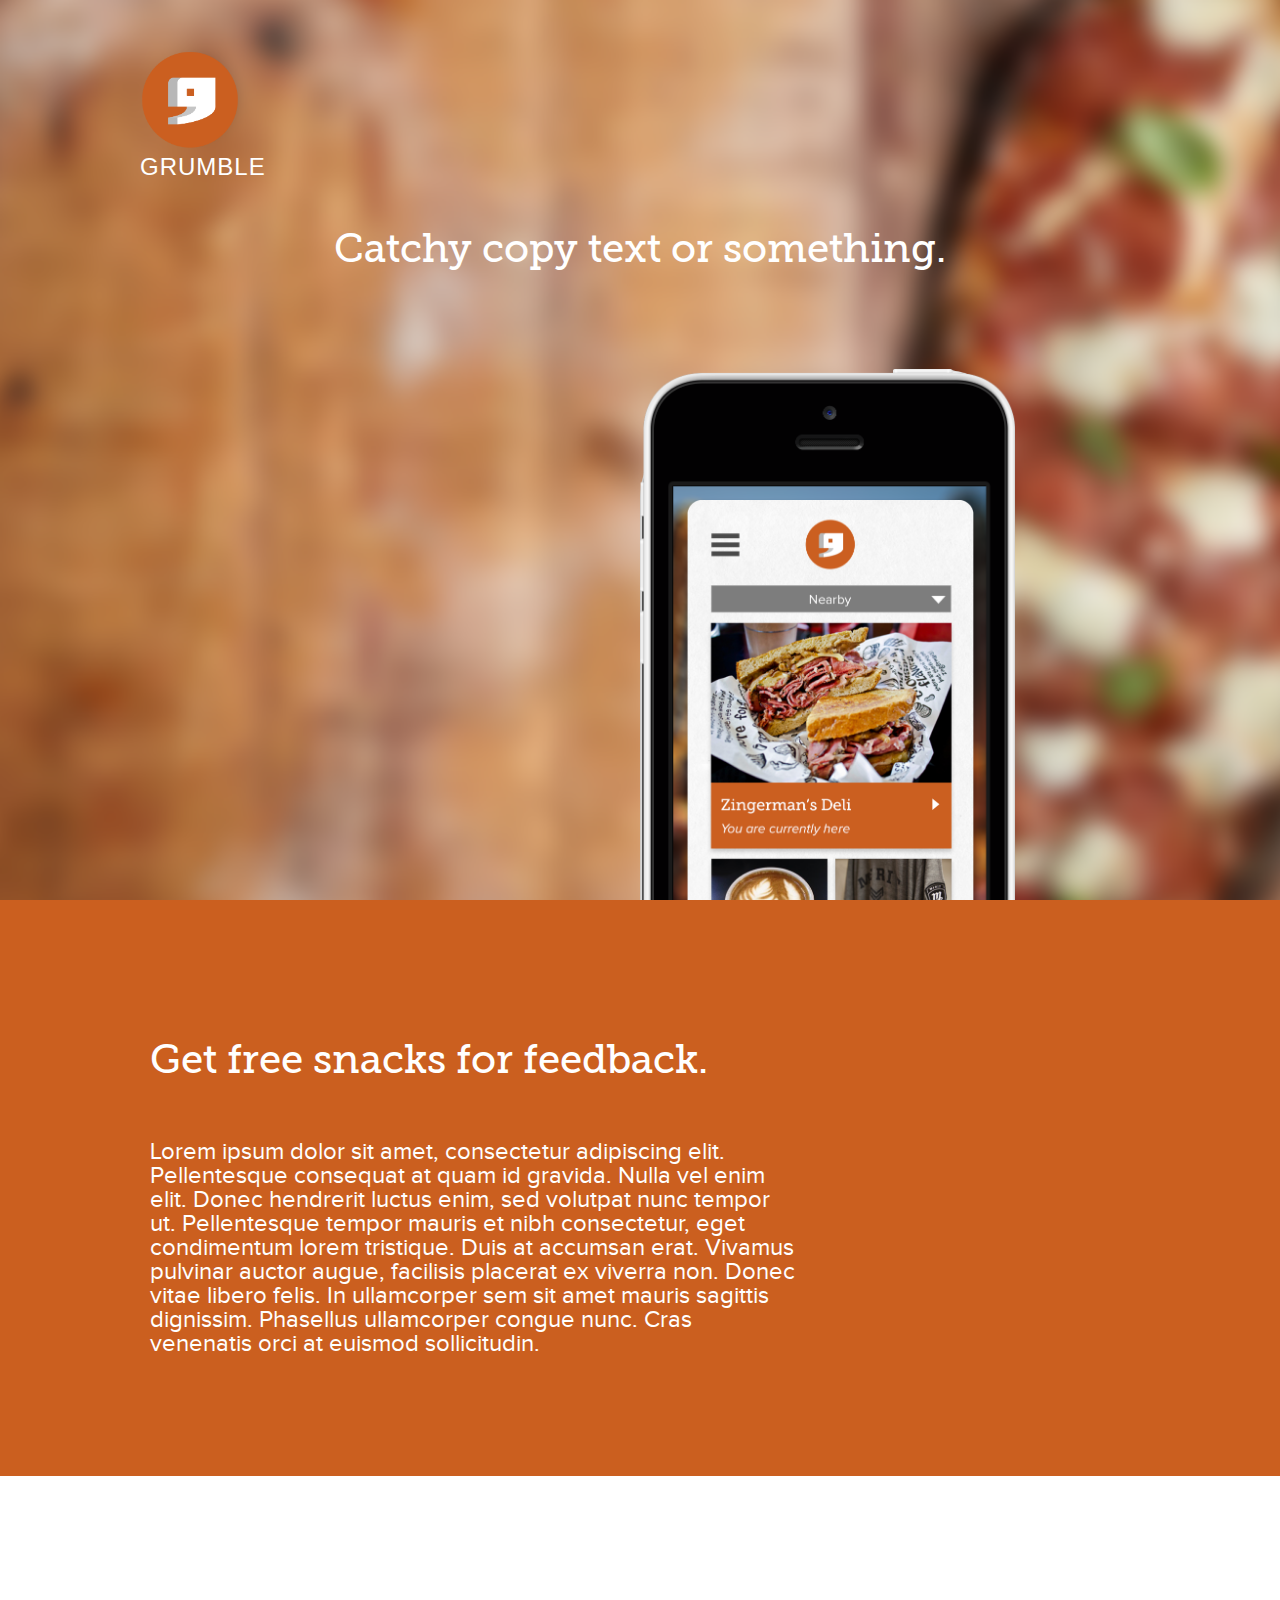
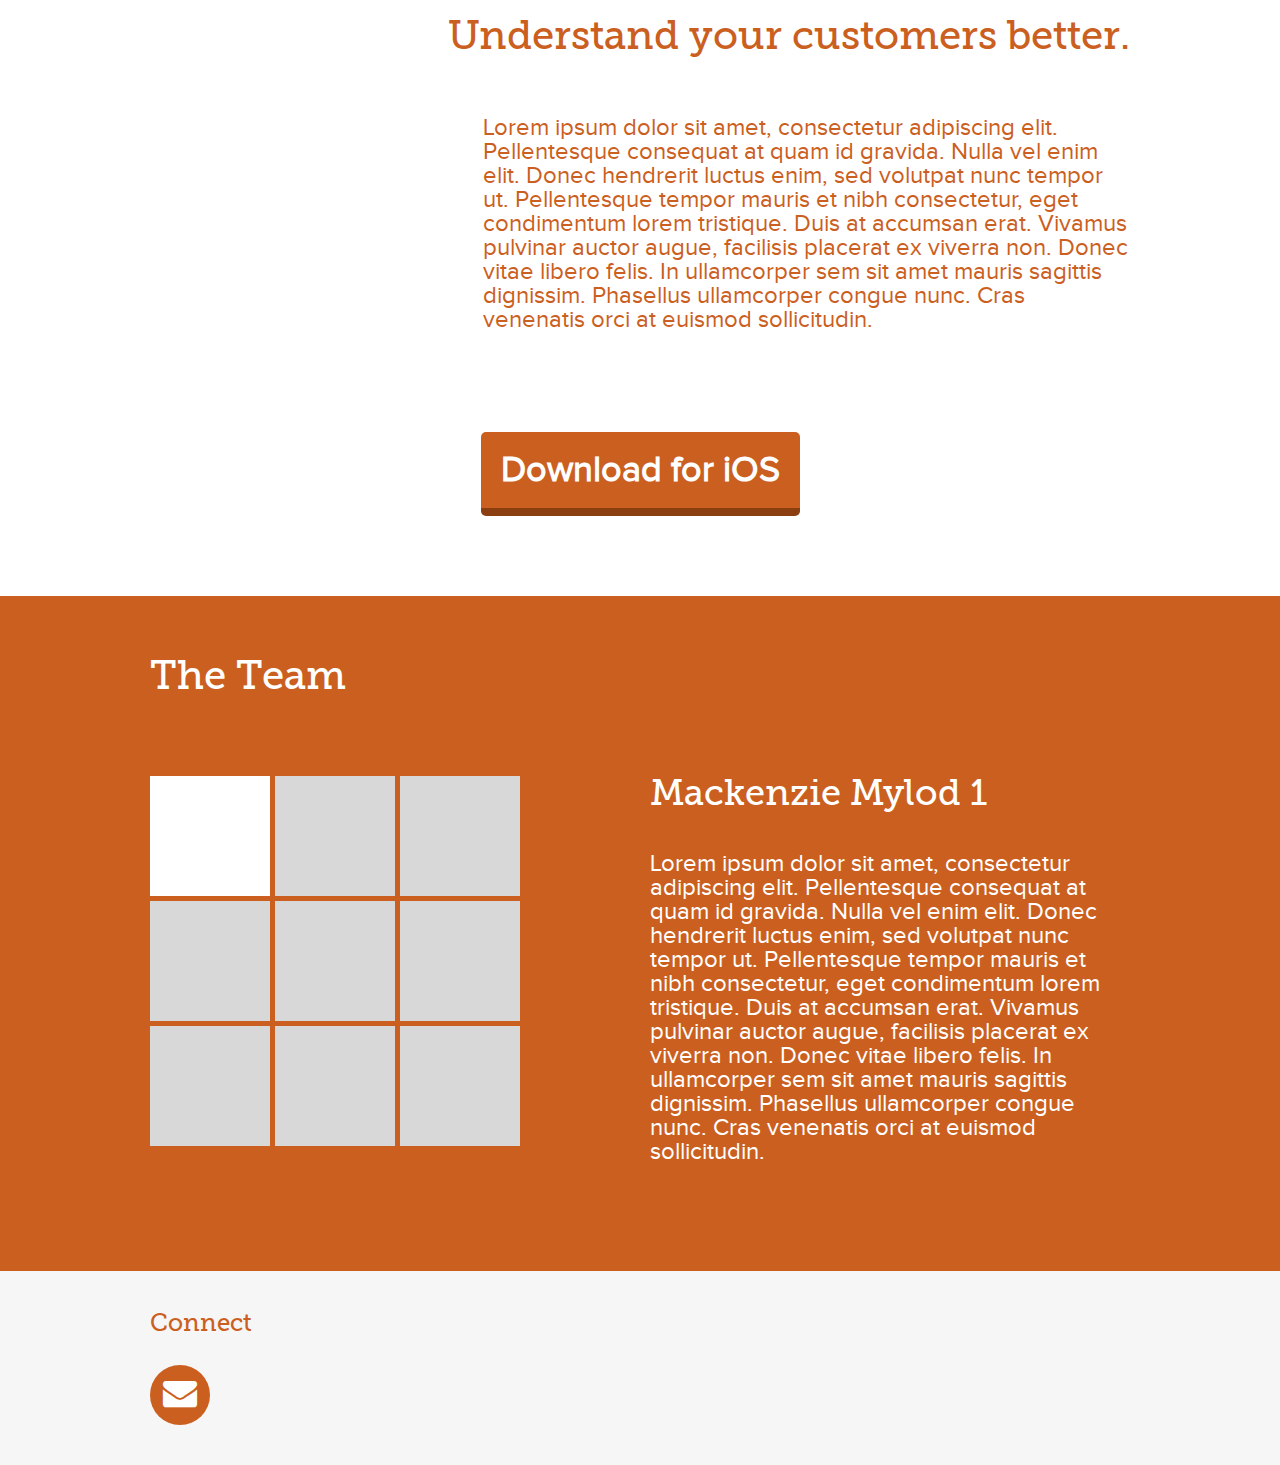
==== commit 29789397: "Update grumble preview" ====
--- a/grumble/index.html
+++ b/grumble/index.html
@@ -44,28 +44,28 @@
 <section class="feedback" id="feedback">
 
   <div class="container">
-    <h1 class="grid-12 text-left headline">Get free snacks for feedback.</h1>
+    <h1 class="grid-12 center-md headline">Get free snacks for feedback.</h1>
   </div>
 
   <div class="container">
-    <p class="grid-8 grid-mobile-12">
+    <div class="grid-md-4 push-md-8 center-md">
+    </div>
+    <p class="grid-md-8 pull-md-4">
       Lorem ipsum dolor sit amet, consectetur adipiscing elit. Pellentesque consequat at quam id gravida. Nulla vel enim elit. Donec hendrerit luctus enim, sed volutpat nunc tempor ut. Pellentesque tempor mauris et nibh consectetur, eget condimentum lorem tristique. Duis at accumsan erat. Vivamus pulvinar auctor augue, facilisis placerat ex viverra non. Donec vitae libero felis. In ullamcorper sem sit amet mauris sagittis dignissim. Phasellus ullamcorper congue nunc. Cras venenatis orci at euismod sollicitudin.
     </p>
-    <div class="grid-4 grid-mobile-12">
-    </div>
   </div>
 
 </section>
 <section class="understand" id="understand">
 
   <div class="container">
-    <h1 class="grid-12 text-right headline">Understand your customers better.</h1>
+    <h1 class="grid-12 text-right center-md headline">Understand your customers better.</h1>
   </div>
 
   <div class="container section-body">
-    <div class="grid-4 grid-mobile-12">
+    <div class="grid-md-4 center-md">
     </div>
-    <p class="grid-8 grid-mobile-12">
+    <p class="grid-md-8">
       Lorem ipsum dolor sit amet, consectetur adipiscing elit. Pellentesque consequat at quam id gravida. Nulla vel enim elit. Donec hendrerit luctus enim, sed volutpat nunc tempor ut. Pellentesque tempor mauris et nibh consectetur, eget condimentum lorem tristique. Duis at accumsan erat. Vivamus pulvinar auctor augue, facilisis placerat ex viverra non. Donec vitae libero felis. In ullamcorper sem sit amet mauris sagittis dignissim. Phasellus ullamcorper congue nunc. Cras venenatis orci at euismod sollicitudin.
     </p>
   </div>
@@ -75,19 +75,18 @@
       <a href="http://www.apple.com" class="btn" target="_blank">Download for iOS</a>
     </div>
   </div>
-
 </section>
 <section class="team" id="team">
 
   <div class="container">
-    <h1 class="text-left headline">The Team</h1>
+    <h1 class="grid-12 center-md headline">The Team</h1>
   </div>
 
   <div class="container">
-    <div class="grid-5 grid-mobile-12">
+    <div class="grid-md-5 center-md">
       <div class="team-members grid-12 parent"></div>
     </div>
-    <div class="grid-6 push-1 grid-mobile-12">
+    <div class="grid-md-6 push-md-1">
       <h2 class="member-name"></h2>
       <p class="member-bio"></p>
     </div>
@@ -97,11 +96,11 @@
     <footer id="footer">
     
       <div class="container">
-        <h3 class="grid-12 connect">Connect</h3>
+        <h3 class="grid-md-12 connect">Connect</h3>
       </div>
     
       <div class="container">
-        <div class="grid-12">
+        <div class="grid-md-12">
           <a href="#" class="icon">
             <i class="fa fa-envelope"></i>
           </a>
--- a/grumble/css/main.min.css
+++ b/grumble/css/main.min.css
@@ -1,5 +1,5 @@
 ﻿html,body,div,span,applet,object,iframe,h1,h2,h3,h4,h5,h6,p,blockquote,pre,a,abbr,acronym,address,big,cite,code,del,dfn,em,img,ins,kbd,q,s,samp,small,strike,strong,sub,sup,tt,var,b,u,i,center,dl,dt,dd,ol,ul,li,fieldset,form,label,legend,table,caption,tbody,tfoot,thead,tr,th,td,article,aside,canvas,details,embed,figure,figcaption,footer,header,hgroup,menu,nav,output,ruby,section,summary,time,mark,audio,video{margin:0;padding:0;border:0;font-size:100%;font:inherit;vertical-align:baseline}article,aside,details,figcaption,figure,footer,header,hgroup,menu,nav,section{display:block}body{line-height:1}ol,ul{list-style:none}blockquote,q{quotes:none}blockquote:before,blockquote:after,q:before,q:after{content:'';content:none}table{border-collapse:collapse;border-spacing:0}/*!
  *  Font Awesome 4.2.0 by @davegandy - http://fontawesome.io - @fontawesome
  *  License - http://fontawesome.io/license (Font: SIL OFL 1.1, CSS: MIT License)
- */@font-face{font-family:'FontAwesome';src:url("../fonts/fontawesome-webfont.eot?v=4.2.0");src:url("../fonts/fontawesome-webfont.eot?#iefix&v=4.2.0") format("embedded-opentype"),url("../fonts/fontawesome-webfont.woff?v=4.2.0") format("woff"),url("../fonts/fontawesome-webfont.ttf?v=4.2.0") format("truetype"),url("../fonts/fontawesome-webfont.svg?v=4.2.0#fontawesomeregular") format("svg");font-weight:normal;font-style:normal}.fa{display:inline-block;font:normal normal normal 14px/1 FontAwesome;font-size:inherit;text-rendering:auto;-webkit-font-smoothing:antialiased;-moz-osx-font-smoothing:grayscale}.fa-lg{font-size:1.33333em;line-height:0.75em;vertical-align:-15%}.fa-2x{font-size:2em}.fa-3x{font-size:3em}.fa-4x{font-size:4em}.fa-5x{font-size:5em}.fa-fw{width:1.28571em;text-align:center}.fa-ul{padding-left:0;margin-left:2.14286em;list-style-type:none}.fa-ul>li{position:relative}.fa-li{position:absolute;left:-2.14286em;width:2.14286em;top:0.14286em;text-align:center}.fa-li.fa-lg{left:-1.85714em}.fa-border{padding:.2em .25em .15em;border:solid 0.08em #eee;border-radius:.1em}.pull-right{float:right}.pull-left{float:left}.fa.pull-left{margin-right:.3em}.fa.pull-right{margin-left:.3em}.fa-spin{-webkit-animation:fa-spin 2s infinite linear;animation:fa-spin 2s infinite linear}@-webkit-keyframes fa-spin{0%{-webkit-transform:rotate(0deg);transform:rotate(0deg)}100%{-webkit-transform:rotate(359deg);transform:rotate(359deg)}}@keyframes fa-spin{0%{-webkit-transform:rotate(0deg);transform:rotate(0deg)}100%{-webkit-transform:rotate(359deg);transform:rotate(359deg)}}.fa-rotate-90{filter:progid:DXImageTransform.Microsoft.BasicImage(rotation=1);-webkit-transform:rotate(90deg);-ms-transform:rotate(90deg);transform:rotate(90deg)}.fa-rotate-180{filter:progid:DXImageTransform.Microsoft.BasicImage(rotation=2);-webkit-transform:rotate(180deg);-ms-transform:rotate(180deg);transform:rotate(180deg)}.fa-rotate-270{filter:progid:DXImageTransform.Microsoft.BasicImage(rotation=3);-webkit-transform:rotate(270deg);-ms-transform:rotate(270deg);transform:rotate(270deg)}.fa-flip-horizontal{filter:progid:DXImageTransform.Microsoft.BasicImage(rotation=0);-webkit-transform:scale(-1, 1);-ms-transform:scale(-1, 1);transform:scale(-1, 1)}.fa-flip-vertical{filter:progid:DXImageTransform.Microsoft.BasicImage(rotation=2);-webkit-transform:scale(1, -1);-ms-transform:scale(1, -1);transform:scale(1, -1)}:root .fa-rotate-90,:root .fa-rotate-180,:root .fa-rotate-270,:root .fa-flip-horizontal,:root .fa-flip-vertical{filter:none}.fa-stack{position:relative;display:inline-block;width:2em;height:2em;line-height:2em;vertical-align:middle}.fa-stack-1x,.fa-stack-2x{position:absolute;left:0;width:100%;text-align:center}.fa-stack-1x{line-height:inherit}.fa-stack-2x{font-size:2em}.fa-inverse{color:#fff}.fa-glass:before{content:""}.fa-music:before{content:""}.fa-search:before{content:""}.fa-envelope-o:before{content:""}.fa-heart:before{content:""}.fa-star:before{content:""}.fa-star-o:before{content:""}.fa-user:before{content:""}.fa-film:before{content:""}.fa-th-large:before{content:""}.fa-th:before{content:""}.fa-th-list:before{content:""}.fa-check:before{content:""}.fa-remove:before,.fa-close:before,.fa-times:before{content:""}.fa-search-plus:before{content:""}.fa-search-minus:before{content:""}.fa-power-off:before{content:""}.fa-signal:before{content:""}.fa-gear:before,.fa-cog:before{content:""}.fa-trash-o:before{content:""}.fa-home:before{content:""}.fa-file-o:before{content:""}.fa-clock-o:before{content:""}.fa-road:before{content:""}.fa-download:before{content:""}.fa-arrow-circle-o-down:before{content:""}.fa-arrow-circle-o-up:before{content:""}.fa-inbox:before{content:""}.fa-play-circle-o:before{content:""}.fa-rotate-right:before,.fa-repeat:before{content:""}.fa-refresh:before{content:""}.fa-list-alt:before{content:""}.fa-lock:before{content:""}.fa-flag:before{content:""}.fa-headphones:before{content:""}.fa-volume-off:before{content:""}.fa-volume-down:before{content:""}.fa-volume-up:before{content:""}.fa-qrcode:before{content:""}.fa-barcode:before{content:""}.fa-tag:before{content:""}.fa-tags:before{content:""}.fa-book:before{content:""}.fa-bookmark:before{content:""}.fa-print:before{content:""}.fa-camera:before{content:""}.fa-font:before{content:""}.fa-bold:before{content:""}.fa-italic:before{content:""}.fa-text-height:before{content:""}.fa-text-width:before{content:""}.fa-align-left:before{content:""}.fa-align-center:before{content:""}.fa-align-right:before{content:""}.fa-align-justify:before{content:""}.fa-list:before{content:""}.fa-dedent:before,.fa-outdent:before{content:""}.fa-indent:before{content:""}.fa-video-camera:before{content:""}.fa-photo:before,.fa-image:before,.fa-picture-o:before{content:""}.fa-pencil:before{content:""}.fa-map-marker:before{content:""}.fa-adjust:before{content:""}.fa-tint:before{content:""}.fa-edit:before,.fa-pencil-square-o:before{content:""}.fa-share-square-o:before{content:""}.fa-check-square-o:before{content:""}.fa-arrows:before{content:""}.fa-step-backward:before{content:""}.fa-fast-backward:before{content:""}.fa-backward:before{content:""}.fa-play:before{content:""}.fa-pause:before{content:""}.fa-stop:before{content:""}.fa-forward:before{content:""}.fa-fast-forward:before{content:""}.fa-step-forward:before{content:""}.fa-eject:before{content:""}.fa-chevron-left:before{content:""}.fa-chevron-right:before{content:""}.fa-plus-circle:before{content:""}.fa-minus-circle:before{content:""}.fa-times-circle:before{content:""}.fa-check-circle:before{content:""}.fa-question-circle:before{content:""}.fa-info-circle:before{content:""}.fa-crosshairs:before{content:""}.fa-times-circle-o:before{content:""}.fa-check-circle-o:before{content:""}.fa-ban:before{content:""}.fa-arrow-left:before{content:""}.fa-arrow-right:before{content:""}.fa-arrow-up:before{content:""}.fa-arrow-down:before{content:""}.fa-mail-forward:before,.fa-share:before{content:""}.fa-expand:before{content:""}.fa-compress:before{content:""}.fa-plus:before{content:""}.fa-minus:before{content:""}.fa-asterisk:before{content:""}.fa-exclamation-circle:before{content:""}.fa-gift:before{content:""}.fa-leaf:before{content:""}.fa-fire:before{content:""}.fa-eye:before{content:""}.fa-eye-slash:before{content:""}.fa-warning:before,.fa-exclamation-triangle:before{content:""}.fa-plane:before{content:""}.fa-calendar:before{content:""}.fa-random:before{content:""}.fa-comment:before{content:""}.fa-magnet:before{content:""}.fa-chevron-up:before{content:""}.fa-chevron-down:before{content:""}.fa-retweet:before{content:""}.fa-shopping-cart:before{content:""}.fa-folder:before{content:""}.fa-folder-open:before{content:""}.fa-arrows-v:before{content:""}.fa-arrows-h:before{content:""}.fa-bar-chart-o:before,.fa-bar-chart:before{content:""}.fa-twitter-square:before{content:""}.fa-facebook-square:before{content:""}.fa-camera-retro:before{content:""}.fa-key:before{content:""}.fa-gears:before,.fa-cogs:before{content:""}.fa-comments:before{content:""}.fa-thumbs-o-up:before{content:""}.fa-thumbs-o-down:before{content:""}.fa-star-half:before{content:""}.fa-heart-o:before{content:""}.fa-sign-out:before{content:""}.fa-linkedin-square:before{content:""}.fa-thumb-tack:before{content:""}.fa-external-link:before{content:""}.fa-sign-in:before{content:""}.fa-trophy:before{content:""}.fa-github-square:before{content:""}.fa-upload:before{content:""}.fa-lemon-o:before{content:""}.fa-phone:before{content:""}.fa-square-o:before{content:""}.fa-bookmark-o:before{content:""}.fa-phone-square:before{content:""}.fa-twitter:before{content:""}.fa-facebook:before{content:""}.fa-github:before{content:""}.fa-unlock:before{content:""}.fa-credit-card:before{content:""}.fa-rss:before{content:""}.fa-hdd-o:before{content:""}.fa-bullhorn:before{content:""}.fa-bell:before{content:""}.fa-certificate:before{content:""}.fa-hand-o-right:before{content:""}.fa-hand-o-left:before{content:""}.fa-hand-o-up:before{content:""}.fa-hand-o-down:before{content:""}.fa-arrow-circle-left:before{content:""}.fa-arrow-circle-right:before{content:""}.fa-arrow-circle-up:before{content:""}.fa-arrow-circle-down:before{content:""}.fa-globe:before{content:""}.fa-wrench:before{content:""}.fa-tasks:before{content:""}.fa-filter:before{content:""}.fa-briefcase:before{content:""}.fa-arrows-alt:before{content:""}.fa-group:before,.fa-users:before{content:""}.fa-chain:before,.fa-link:before{content:""}.fa-cloud:before{content:""}.fa-flask:before{content:""}.fa-cut:before,.fa-scissors:before{content:""}.fa-copy:before,.fa-files-o:before{content:""}.fa-paperclip:before{content:""}.fa-save:before,.fa-floppy-o:before{content:""}.fa-square:before{content:""}.fa-navicon:before,.fa-reorder:before,.fa-bars:before{content:""}.fa-list-ul:before{content:""}.fa-list-ol:before{content:""}.fa-strikethrough:before{content:""}.fa-underline:before{content:""}.fa-table:before{content:""}.fa-magic:before{content:""}.fa-truck:before{content:""}.fa-pinterest:before{content:""}.fa-pinterest-square:before{content:""}.fa-google-plus-square:before{content:""}.fa-google-plus:before{content:""}.fa-money:before{content:""}.fa-caret-down:before{content:""}.fa-caret-up:before{content:""}.fa-caret-left:before{content:""}.fa-caret-right:before{content:""}.fa-columns:before{content:""}.fa-unsorted:before,.fa-sort:before{content:""}.fa-sort-down:before,.fa-sort-desc:before{content:""}.fa-sort-up:before,.fa-sort-asc:before{content:""}.fa-envelope:before{content:""}.fa-linkedin:before{content:""}.fa-rotate-left:before,.fa-undo:before{content:""}.fa-legal:before,.fa-gavel:before{content:""}.fa-dashboard:before,.fa-tachometer:before{content:""}.fa-comment-o:before{content:""}.fa-comments-o:before{content:""}.fa-flash:before,.fa-bolt:before{content:""}.fa-sitemap:before{content:""}.fa-umbrella:before{content:""}.fa-paste:before,.fa-clipboard:before{content:""}.fa-lightbulb-o:before{content:""}.fa-exchange:before{content:""}.fa-cloud-download:before{content:""}.fa-cloud-upload:before{content:""}.fa-user-md:before{content:""}.fa-stethoscope:before{content:""}.fa-suitcase:before{content:""}.fa-bell-o:before{content:""}.fa-coffee:before{content:""}.fa-cutlery:before{content:""}.fa-file-text-o:before{content:""}.fa-building-o:before{content:""}.fa-hospital-o:before{content:""}.fa-ambulance:before{content:""}.fa-medkit:before{content:""}.fa-fighter-jet:before{content:""}.fa-beer:before{content:""}.fa-h-square:before{content:""}.fa-plus-square:before{content:""}.fa-angle-double-left:before{content:""}.fa-angle-double-right:before{content:""}.fa-angle-double-up:before{content:""}.fa-angle-double-down:before{content:""}.fa-angle-left:before{content:""}.fa-angle-right:before{content:""}.fa-angle-up:before{content:""}.fa-angle-down:before{content:""}.fa-desktop:before{content:""}.fa-laptop:before{content:""}.fa-tablet:before{content:""}.fa-mobile-phone:before,.fa-mobile:before{content:""}.fa-circle-o:before{content:""}.fa-quote-left:before{content:""}.fa-quote-right:before{content:""}.fa-spinner:before{content:""}.fa-circle:before{content:""}.fa-mail-reply:before,.fa-reply:before{content:""}.fa-github-alt:before{content:""}.fa-folder-o:before{content:""}.fa-folder-open-o:before{content:""}.fa-smile-o:before{content:""}.fa-frown-o:before{content:""}.fa-meh-o:before{content:""}.fa-gamepad:before{content:""}.fa-keyboard-o:before{content:""}.fa-flag-o:before{content:""}.fa-flag-checkered:before{content:""}.fa-terminal:before{content:""}.fa-code:before{content:""}.fa-mail-reply-all:before,.fa-reply-all:before{content:""}.fa-star-half-empty:before,.fa-star-half-full:before,.fa-star-half-o:before{content:""}.fa-location-arrow:before{content:""}.fa-crop:before{content:""}.fa-code-fork:before{content:""}.fa-unlink:before,.fa-chain-broken:before{content:""}.fa-question:before{content:""}.fa-info:before{content:""}.fa-exclamation:before{content:""}.fa-superscript:before{content:""}.fa-subscript:before{content:""}.fa-eraser:before{content:""}.fa-puzzle-piece:before{content:""}.fa-microphone:before{content:""}.fa-microphone-slash:before{content:""}.fa-shield:before{content:""}.fa-calendar-o:before{content:""}.fa-fire-extinguisher:before{content:""}.fa-rocket:before{content:""}.fa-maxcdn:before{content:""}.fa-chevron-circle-left:before{content:""}.fa-chevron-circle-right:before{content:""}.fa-chevron-circle-up:before{content:""}.fa-chevron-circle-down:before{content:""}.fa-html5:before{content:""}.fa-css3:before{content:""}.fa-anchor:before{content:""}.fa-unlock-alt:before{content:""}.fa-bullseye:before{content:""}.fa-ellipsis-h:before{content:""}.fa-ellipsis-v:before{content:""}.fa-rss-square:before{content:""}.fa-play-circle:before{content:""}.fa-ticket:before{content:""}.fa-minus-square:before{content:""}.fa-minus-square-o:before{content:""}.fa-level-up:before{content:""}.fa-level-down:before{content:""}.fa-check-square:before{content:""}.fa-pencil-square:before{content:""}.fa-external-link-square:before{content:""}.fa-share-square:before{content:""}.fa-compass:before{content:""}.fa-toggle-down:before,.fa-caret-square-o-down:before{content:""}.fa-toggle-up:before,.fa-caret-square-o-up:before{content:""}.fa-toggle-right:before,.fa-caret-square-o-right:before{content:""}.fa-euro:before,.fa-eur:before{content:""}.fa-gbp:before{content:""}.fa-dollar:before,.fa-usd:before{content:""}.fa-rupee:before,.fa-inr:before{content:""}.fa-cny:before,.fa-rmb:before,.fa-yen:before,.fa-jpy:before{content:""}.fa-ruble:before,.fa-rouble:before,.fa-rub:before{content:""}.fa-won:before,.fa-krw:before{content:""}.fa-bitcoin:before,.fa-btc:before{content:""}.fa-file:before{content:""}.fa-file-text:before{content:""}.fa-sort-alpha-asc:before{content:""}.fa-sort-alpha-desc:before{content:""}.fa-sort-amount-asc:before{content:""}.fa-sort-amount-desc:before{content:""}.fa-sort-numeric-asc:before{content:""}.fa-sort-numeric-desc:before{content:""}.fa-thumbs-up:before{content:""}.fa-thumbs-down:before{content:""}.fa-youtube-square:before{content:""}.fa-youtube:before{content:""}.fa-xing:before{content:""}.fa-xing-square:before{content:""}.fa-youtube-play:before{content:""}.fa-dropbox:before{content:""}.fa-stack-overflow:before{content:""}.fa-instagram:before{content:""}.fa-flickr:before{content:""}.fa-adn:before{content:""}.fa-bitbucket:before{content:""}.fa-bitbucket-square:before{content:""}.fa-tumblr:before{content:""}.fa-tumblr-square:before{content:""}.fa-long-arrow-down:before{content:""}.fa-long-arrow-up:before{content:""}.fa-long-arrow-left:before{content:""}.fa-long-arrow-right:before{content:""}.fa-apple:before{content:""}.fa-windows:before{content:""}.fa-android:before{content:""}.fa-linux:before{content:""}.fa-dribbble:before{content:""}.fa-skype:before{content:""}.fa-foursquare:before{content:""}.fa-trello:before{content:""}.fa-female:before{content:""}.fa-male:before{content:""}.fa-gittip:before{content:""}.fa-sun-o:before{content:""}.fa-moon-o:before{content:""}.fa-archive:before{content:""}.fa-bug:before{content:""}.fa-vk:before{content:""}.fa-weibo:before{content:""}.fa-renren:before{content:""}.fa-pagelines:before{content:""}.fa-stack-exchange:before{content:""}.fa-arrow-circle-o-right:before{content:""}.fa-arrow-circle-o-left:before{content:""}.fa-toggle-left:before,.fa-caret-square-o-left:before{content:""}.fa-dot-circle-o:before{content:""}.fa-wheelchair:before{content:""}.fa-vimeo-square:before{content:""}.fa-turkish-lira:before,.fa-try:before{content:""}.fa-plus-square-o:before{content:""}.fa-space-shuttle:before{content:""}.fa-slack:before{content:""}.fa-envelope-square:before{content:""}.fa-wordpress:before{content:""}.fa-openid:before{content:""}.fa-institution:before,.fa-bank:before,.fa-university:before{content:""}.fa-mortar-board:before,.fa-graduation-cap:before{content:""}.fa-yahoo:before{content:""}.fa-google:before{content:""}.fa-reddit:before{content:""}.fa-reddit-square:before{content:""}.fa-stumbleupon-circle:before{content:""}.fa-stumbleupon:before{content:""}.fa-delicious:before{content:""}.fa-digg:before{content:""}.fa-pied-piper:before{content:""}.fa-pied-piper-alt:before{content:""}.fa-drupal:before{content:""}.fa-joomla:before{content:""}.fa-language:before{content:""}.fa-fax:before{content:""}.fa-building:before{content:""}.fa-child:before{content:""}.fa-paw:before{content:""}.fa-spoon:before{content:""}.fa-cube:before{content:""}.fa-cubes:before{content:""}.fa-behance:before{content:""}.fa-behance-square:before{content:""}.fa-steam:before{content:""}.fa-steam-square:before{content:""}.fa-recycle:before{content:""}.fa-automobile:before,.fa-car:before{content:""}.fa-cab:before,.fa-taxi:before{content:""}.fa-tree:before{content:""}.fa-spotify:before{content:""}.fa-deviantart:before{content:""}.fa-soundcloud:before{content:""}.fa-database:before{content:""}.fa-file-pdf-o:before{content:""}.fa-file-word-o:before{content:""}.fa-file-excel-o:before{content:""}.fa-file-powerpoint-o:before{content:""}.fa-file-photo-o:before,.fa-file-picture-o:before,.fa-file-image-o:before{content:""}.fa-file-zip-o:before,.fa-file-archive-o:before{content:""}.fa-file-sound-o:before,.fa-file-audio-o:before{content:""}.fa-file-movie-o:before,.fa-file-video-o:before{content:""}.fa-file-code-o:before{content:""}.fa-vine:before{content:""}.fa-codepen:before{content:""}.fa-jsfiddle:before{content:""}.fa-life-bouy:before,.fa-life-buoy:before,.fa-life-saver:before,.fa-support:before,.fa-life-ring:before{content:""}.fa-circle-o-notch:before{content:""}.fa-ra:before,.fa-rebel:before{content:""}.fa-ge:before,.fa-empire:before{content:""}.fa-git-square:before{content:""}.fa-git:before{content:""}.fa-hacker-news:before{content:""}.fa-tencent-weibo:before{content:""}.fa-qq:before{content:""}.fa-wechat:before,.fa-weixin:before{content:""}.fa-send:before,.fa-paper-plane:before{content:""}.fa-send-o:before,.fa-paper-plane-o:before{content:""}.fa-history:before{content:""}.fa-circle-thin:before{content:""}.fa-header:before{content:""}.fa-paragraph:before{content:""}.fa-sliders:before{content:""}.fa-share-alt:before{content:""}.fa-share-alt-square:before{content:""}.fa-bomb:before{content:""}.fa-soccer-ball-o:before,.fa-futbol-o:before{content:""}.fa-tty:before{content:""}.fa-binoculars:before{content:""}.fa-plug:before{content:""}.fa-slideshare:before{content:""}.fa-twitch:before{content:""}.fa-yelp:before{content:""}.fa-newspaper-o:before{content:""}.fa-wifi:before{content:""}.fa-calculator:before{content:""}.fa-paypal:before{content:""}.fa-google-wallet:before{content:""}.fa-cc-visa:before{content:""}.fa-cc-mastercard:before{content:""}.fa-cc-discover:before{content:""}.fa-cc-amex:before{content:""}.fa-cc-paypal:before{content:""}.fa-cc-stripe:before{content:""}.fa-bell-slash:before{content:""}.fa-bell-slash-o:before{content:""}.fa-trash:before{content:""}.fa-copyright:before{content:""}.fa-at:before{content:""}.fa-eyedropper:before{content:""}.fa-paint-brush:before{content:""}.fa-birthday-cake:before{content:""}.fa-area-chart:before{content:""}.fa-pie-chart:before{content:""}.fa-line-chart:before{content:""}.fa-lastfm:before{content:""}.fa-lastfm-square:before{content:""}.fa-toggle-off:before{content:""}.fa-toggle-on:before{content:""}.fa-bicycle:before{content:""}.fa-bus:before{content:""}.fa-ioxhost:before{content:""}.fa-angellist:before{content:""}.fa-cc:before{content:""}.fa-shekel:before,.fa-sheqel:before,.fa-ils:before{content:""}.fa-meanpath:before{content:""}@font-face{font-family:'Museo Slab';src:url("../fonts/Museo_Slab_500_2-webfont.eot");src:url("../fonts/Museo_Slab_500_2-webfont.eot?#iefix") format("embedded-opentype"),url("../fonts/Museo_Slab_500_2-webfont.woff2") format("woff2"),url("../fonts/Museo_Slab_500_2-webfont.woff") format("woff"),url("../fonts/Museo_Slab_500_2-webfont.ttf") format("truetype"),url("../fonts/Museo_Slab_500_2-webfont.svg#museo_slab500") format("svg");font-weight:normal;font-style:normal}@font-face{font-family:'Proxima Nova';src:url("../fonts/proximanova-regular-webfont.eot");src:url("../fonts/proximanova-regular-webfont.eot?#iefix") format("embedded-opentype"),url("../fonts/proximanova-regular-webfont.woff") format("woff"),url("../fonts/proximanova-regular-webfont.ttf") format("truetype"),url("../fonts/proximanova-regular-webfont.svg#proxima_nova_rgregular") format("svg");font-weight:normal;font-style:normal}h1,h2,h3,h4,h5,h6{font-family:'Museo Slab', serif}h1{font-size:40px}h2{font-size:36px}h3{font-size:24px}.container:after{content:"";display:table;clear:both}.parent:before,.parent-xs:before,.parent-sm:before,.parent-md:before,.parent-lg:before,.parent:after,.parent-xs:after,.parent-sm:after,.parent-md:after,.parent-lg:after{content:"";display:table}.parent:after,.parent-xs:after,.parent-sm:after,.parent-md:after,.parent-lg:after{clear:both}.parent,.parent-xs,.parent-sm,.parent-md,.parent-lg{zoom:1}.push-0,.push-1,.push-2,.push-3,.push-4,.push-5,.push-6,.push-7,.push-8,.push-9,.push-10,.push-11,.push-12,.push-xs-0,.push-xs-1,.push-xs-2,.push-xs-3,.push-xs-4,.push-xs-5,.push-xs-6,.push-xs-7,.push-xs-8,.push-xs-9,.push-xs-10,.push-xs-11,.push-xs-12,.push-sm-0,.push-sm-1,.push-sm-2,.push-sm-3,.push-sm-4,.push-sm-5,.push-sm-6,.push-sm-7,.push-sm-8,.push-sm-9,.push-sm-10,.push-sm-11,.push-sm-12,.push-md-0,.push-md-1,.push-md-2,.push-md-3,.push-md-4,.push-md-5,.push-md-6,.push-md-7,.push-md-8,.push-md-9,.push-md-10,.push-md-11,.push-md-12,.push-lg-0,.push-lg-1,.push-lg-2,.push-lg-3,.push-lg-4,.push-lg-5,.push-lg-6,.push-lg-7,.push-lg-8,.push-lg-9,.push-lg-10,.push-lg-11,.push-lg-12,.pull-0,.pull-1,.pull-2,.pull-3,.pull-4,.pull-5,.pull-6,.pull-7,.pull-8,.pull-9,.pull-10,.pull-11,.pull-12,.pull-xs-0,.pull-xs-1,.pull-xs-2,.pull-xs-3,.pull-xs-4,.pull-xs-5,.pull-xs-6,.pull-xs-7,.pull-xs-8,.pull-xs-9,.pull-xs-10,.pull-xs-11,.pull-xs-12,.pull-sm-0,.pull-sm-1,.pull-sm-2,.pull-sm-3,.pull-sm-4,.pull-sm-5,.pull-sm-6,.pull-sm-7,.pull-sm-8,.pull-sm-9,.pull-sm-10,.pull-sm-11,.pull-sm-12,.pull-md-0,.pull-md-1,.pull-md-2,.pull-md-3,.pull-md-4,.pull-md-5,.pull-md-6,.pull-md-7,.pull-md-8,.pull-md-9,.pull-md-10,.pull-md-11,.pull-md-12,.pull-lg-0,.pull-lg-1,.pull-lg-2,.pull-lg-3,.pull-lg-4,.pull-lg-5,.pull-lg-6,.pull-lg-7,.pull-lg-8,.pull-lg-9,.pull-lg-10,.pull-lg-11,.pull-lg-12{position:relative}.container{-webkit-box-sizing:border-box;-moz-box-sizing:border-box;box-sizing:border-box}.parent,.parent-xs,.parent-sm,.parent-md,.parent-lg{-webkit-box-sizing:border-box;-moz-box-sizing:border-box;box-sizing:border-box}.grid-0,.grid-1,.grid-2,.grid-3,.grid-4,.grid-5,.grid-6,.grid-7,.grid-8,.grid-9,.grid-10,.grid-11,.grid-12,.grid-xs-0,.grid-xs-1,.grid-xs-2,.grid-xs-3,.grid-xs-4,.grid-xs-5,.grid-xs-6,.grid-xs-7,.grid-xs-8,.grid-xs-9,.grid-xs-10,.grid-xs-11,.grid-xs-12,.grid-sm-0,.grid-sm-1,.grid-sm-2,.grid-sm-3,.grid-sm-4,.grid-sm-5,.grid-sm-6,.grid-sm-7,.grid-sm-8,.grid-sm-9,.grid-sm-10,.grid-sm-11,.grid-sm-12,.grid-md-0,.grid-md-1,.grid-md-2,.grid-md-3,.grid-md-4,.grid-md-5,.grid-md-6,.grid-md-7,.grid-md-8,.grid-md-9,.grid-md-10,.grid-md-11,.grid-md-12,.grid-lg-0,.grid-lg-1,.grid-lg-2,.grid-lg-3,.grid-lg-4,.grid-lg-5,.grid-lg-6,.grid-lg-7,.grid-lg-8,.grid-lg-9,.grid-lg-10,.grid-lg-11,.grid-lg-12{display:inline-block;min-height:1px;-webkit-box-sizing:border-box;-moz-box-sizing:border-box;box-sizing:border-box}@media screen and (max-width: 400px){@-ms-viewport{width:device-width}}#gridle-settings{content:'{ "version" : "1.3.32", "states" : { "retina":{ "query" : "(-webkit-min-device-pixel-ratio: 2), (min-resolution: 192dpi), (min-resolution: 2dppx)", "classes" : false, "name" : "retina", "_gridle" : true }, "tv":{ "query" : "only tv", "classes" : false, "name" : "tv", "_gridle" : true }, "print":{ "query" : "only print", "classes" : false, "name" : "print", "_gridle" : true }, "portrait":{ "query" : "only screen and (orientation: portrait)", "classes" : false, "name" : "portrait", "_gridle" : true }, "landscape":{ "query" : "only screen and (orientation: landscape)", "classes" : false, "name" : "landscape", "_gridle" : true }, "default":{ "name" : "default", "min-width" : null, "max-width" : null, "query" : null, "classes" : true, "context" : "12", "gutter-width" : "20px", "direction" : "ltr", "name-multiplicator" : "1", "debug" : false, "debug-show-class-names" : true, "ie7-support" : false, "html-states-classes" : true, "generate-push-classes" : true, "generate-pull-classes" : true, "generate-prefix-classes" : true, "generate-suffix-classes" : true, "generate-helpers-classes" : true, "_gridle" : true }, "xs":{ "name" : "xs", "min-width" : null, "max-width" : "768px", "query" : "screen and (max-width: 768px)", "classes" : true, "context" : "12", "gutter-width" : "20px", "direction" : "ltr", "name-multiplicator" : "1", "debug" : false, "debug-show-class-names" : true, "ie7-support" : false, "html-states-classes" : true, "generate-push-classes" : true, "generate-pull-classes" : true, "generate-prefix-classes" : true, "generate-suffix-classes" : true, "generate-helpers-classes" : true, "_gridle" : true }, "sm":{ "name" : "sm", "min-width" : "768px", "max-width" : null, "query" : "screen and (min-width: 768px)", "classes" : true, "context" : "12", "gutter-width" : "20px", "direction" : "ltr", "name-multiplicator" : "1", "debug" : false, "debug-show-class-names" : true, "ie7-support" : false, "html-states-classes" : true, "generate-push-classes" : true, "generate-pull-classes" : true, "generate-prefix-classes" : true, "generate-suffix-classes" : true, "generate-helpers-classes" : true, "_gridle" : true }, "md":{ "name" : "md", "min-width" : "992px", "max-width" : null, "query" : "screen and (min-width: 992px)", "classes" : true, "context" : "12", "gutter-width" : "20px", "direction" : "ltr", "name-multiplicator" : "1", "debug" : false, "debug-show-class-names" : true, "ie7-support" : false, "html-states-classes" : true, "generate-push-classes" : true, "generate-pull-classes" : true, "generate-prefix-classes" : true, "generate-suffix-classes" : true, "generate-helpers-classes" : true, "_gridle" : true }, "lg":{ "name" : "lg", "min-width" : "1200px", "max-width" : null, "query" : "screen and (min-width: 1200px)", "classes" : true, "context" : "12", "gutter-width" : "20px", "direction" : "ltr", "name-multiplicator" : "1", "debug" : false, "debug-show-class-names" : true, "ie7-support" : false, "html-states-classes" : true, "generate-push-classes" : true, "generate-pull-classes" : true, "generate-prefix-classes" : true, "generate-suffix-classes" : true, "generate-helpers-classes" : true, "_gridle" : true }} }'}.grid-0,.grid-1,.grid-2,.grid-3,.grid-4,.grid-5,.grid-6,.grid-7,.grid-8,.grid-9,.grid-10,.grid-11,.grid-12,.grid-xs-0,.grid-xs-1,.grid-xs-2,.grid-xs-3,.grid-xs-4,.grid-xs-5,.grid-xs-6,.grid-xs-7,.grid-xs-8,.grid-xs-9,.grid-xs-10,.grid-xs-11,.grid-xs-12,.grid-sm-0,.grid-sm-1,.grid-sm-2,.grid-sm-3,.grid-sm-4,.grid-sm-5,.grid-sm-6,.grid-sm-7,.grid-sm-8,.grid-sm-9,.grid-sm-10,.grid-sm-11,.grid-sm-12,.grid-md-0,.grid-md-1,.grid-md-2,.grid-md-3,.grid-md-4,.grid-md-5,.grid-md-6,.grid-md-7,.grid-md-8,.grid-md-9,.grid-md-10,.grid-md-11,.grid-md-12,.grid-lg-0,.grid-lg-1,.grid-lg-2,.grid-lg-3,.grid-lg-4,.grid-lg-5,.grid-lg-6,.grid-lg-7,.grid-lg-8,.grid-lg-9,.grid-lg-10,.grid-lg-11,.grid-lg-12{float:left;direction:ltr;padding-left:10px;padding-right:10px}html.default .grid-0,html.default .grid-1,html.default .grid-2,html.default .grid-3,html.default .grid-4,html.default .grid-5,html.default .grid-6,html.default .grid-7,html.default .grid-8,html.default .grid-9,html.default .grid-10,html.default .grid-11,html.default .grid-12,html.default .grid-xs-0,html.default .grid-xs-1,html.default .grid-xs-2,html.default .grid-xs-3,html.default .grid-xs-4,html.default .grid-xs-5,html.default .grid-xs-6,html.default .grid-xs-7,html.default .grid-xs-8,html.default .grid-xs-9,html.default .grid-xs-10,html.default .grid-xs-11,html.default .grid-xs-12,html.default .grid-sm-0,html.default .grid-sm-1,html.default .grid-sm-2,html.default .grid-sm-3,html.default .grid-sm-4,html.default .grid-sm-5,html.default .grid-sm-6,html.default .grid-sm-7,html.default .grid-sm-8,html.default .grid-sm-9,html.default .grid-sm-10,html.default .grid-sm-11,html.default .grid-sm-12,html.default .grid-md-0,html.default .grid-md-1,html.default .grid-md-2,html.default .grid-md-3,html.default .grid-md-4,html.default .grid-md-5,html.default .grid-md-6,html.default .grid-md-7,html.default .grid-md-8,html.default .grid-md-9,html.default .grid-md-10,html.default .grid-md-11,html.default .grid-md-12,html.default .grid-lg-0,html.default .grid-lg-1,html.default .grid-lg-2,html.default .grid-lg-3,html.default .grid-lg-4,html.default .grid-lg-5,html.default .grid-lg-6,html.default .grid-lg-7,html.default .grid-lg-8,html.default .grid-lg-9,html.default .grid-lg-10,html.default .grid-lg-11,html.default .grid-lg-12{float:left;direction:ltr;padding-left:10px;padding-right:10px}html.xs .grid-0,html.xs .grid-1,html.xs .grid-2,html.xs .grid-3,html.xs .grid-4,html.xs .grid-5,html.xs .grid-6,html.xs .grid-7,html.xs .grid-8,html.xs .grid-9,html.xs .grid-10,html.xs .grid-11,html.xs .grid-12,html.xs .grid-xs-0,html.xs .grid-xs-1,html.xs .grid-xs-2,html.xs .grid-xs-3,html.xs .grid-xs-4,html.xs .grid-xs-5,html.xs .grid-xs-6,html.xs .grid-xs-7,html.xs .grid-xs-8,html.xs .grid-xs-9,html.xs .grid-xs-10,html.xs .grid-xs-11,html.xs .grid-xs-12,html.xs .grid-sm-0,html.xs .grid-sm-1,html.xs .grid-sm-2,html.xs .grid-sm-3,html.xs .grid-sm-4,html.xs .grid-sm-5,html.xs .grid-sm-6,html.xs .grid-sm-7,html.xs .grid-sm-8,html.xs .grid-sm-9,html.xs .grid-sm-10,html.xs .grid-sm-11,html.xs .grid-sm-12,html.xs .grid-md-0,html.xs .grid-md-1,html.xs .grid-md-2,html.xs .grid-md-3,html.xs .grid-md-4,html.xs .grid-md-5,html.xs .grid-md-6,html.xs .grid-md-7,html.xs .grid-md-8,html.xs .grid-md-9,html.xs .grid-md-10,html.xs .grid-md-11,html.xs .grid-md-12,html.xs .grid-lg-0,html.xs .grid-lg-1,html.xs .grid-lg-2,html.xs .grid-lg-3,html.xs .grid-lg-4,html.xs .grid-lg-5,html.xs .grid-lg-6,html.xs .grid-lg-7,html.xs .grid-lg-8,html.xs .grid-lg-9,html.xs .grid-lg-10,html.xs .grid-lg-11,html.xs .grid-lg-12{float:left;direction:ltr;padding-left:10px;padding-right:10px}@media screen and (max-width: 768px){.grid-0,.grid-1,.grid-2,.grid-3,.grid-4,.grid-5,.grid-6,.grid-7,.grid-8,.grid-9,.grid-10,.grid-11,.grid-12,.grid-xs-0,.grid-xs-1,.grid-xs-2,.grid-xs-3,.grid-xs-4,.grid-xs-5,.grid-xs-6,.grid-xs-7,.grid-xs-8,.grid-xs-9,.grid-xs-10,.grid-xs-11,.grid-xs-12,.grid-sm-0,.grid-sm-1,.grid-sm-2,.grid-sm-3,.grid-sm-4,.grid-sm-5,.grid-sm-6,.grid-sm-7,.grid-sm-8,.grid-sm-9,.grid-sm-10,.grid-sm-11,.grid-sm-12,.grid-md-0,.grid-md-1,.grid-md-2,.grid-md-3,.grid-md-4,.grid-md-5,.grid-md-6,.grid-md-7,.grid-md-8,.grid-md-9,.grid-md-10,.grid-md-11,.grid-md-12,.grid-lg-0,.grid-lg-1,.grid-lg-2,.grid-lg-3,.grid-lg-4,.grid-lg-5,.grid-lg-6,.grid-lg-7,.grid-lg-8,.grid-lg-9,.grid-lg-10,.grid-lg-11,.grid-lg-12{float:left;direction:ltr;padding-left:10px;padding-right:10px}}html.sm .grid-0,html.sm .grid-1,html.sm .grid-2,html.sm .grid-3,html.sm .grid-4,html.sm .grid-5,html.sm .grid-6,html.sm .grid-7,html.sm .grid-8,html.sm .grid-9,html.sm .grid-10,html.sm .grid-11,html.sm .grid-12,html.sm .grid-xs-0,html.sm .grid-xs-1,html.sm .grid-xs-2,html.sm .grid-xs-3,html.sm .grid-xs-4,html.sm .grid-xs-5,html.sm .grid-xs-6,html.sm .grid-xs-7,html.sm .grid-xs-8,html.sm .grid-xs-9,html.sm .grid-xs-10,html.sm .grid-xs-11,html.sm .grid-xs-12,html.sm .grid-sm-0,html.sm .grid-sm-1,html.sm .grid-sm-2,html.sm .grid-sm-3,html.sm .grid-sm-4,html.sm .grid-sm-5,html.sm .grid-sm-6,html.sm .grid-sm-7,html.sm .grid-sm-8,html.sm .grid-sm-9,html.sm .grid-sm-10,html.sm .grid-sm-11,html.sm .grid-sm-12,html.sm .grid-md-0,html.sm .grid-md-1,html.sm .grid-md-2,html.sm .grid-md-3,html.sm .grid-md-4,html.sm .grid-md-5,html.sm .grid-md-6,html.sm .grid-md-7,html.sm .grid-md-8,html.sm .grid-md-9,html.sm .grid-md-10,html.sm .grid-md-11,html.sm .grid-md-12,html.sm .grid-lg-0,html.sm .grid-lg-1,html.sm .grid-lg-2,html.sm .grid-lg-3,html.sm .grid-lg-4,html.sm .grid-lg-5,html.sm .grid-lg-6,html.sm .grid-lg-7,html.sm .grid-lg-8,html.sm .grid-lg-9,html.sm .grid-lg-10,html.sm .grid-lg-11,html.sm .grid-lg-12{float:left;direction:ltr;padding-left:10px;padding-right:10px}@media screen and (min-width: 768px){.grid-0,.grid-1,.grid-2,.grid-3,.grid-4,.grid-5,.grid-6,.grid-7,.grid-8,.grid-9,.grid-10,.grid-11,.grid-12,.grid-xs-0,.grid-xs-1,.grid-xs-2,.grid-xs-3,.grid-xs-4,.grid-xs-5,.grid-xs-6,.grid-xs-7,.grid-xs-8,.grid-xs-9,.grid-xs-10,.grid-xs-11,.grid-xs-12,.grid-sm-0,.grid-sm-1,.grid-sm-2,.grid-sm-3,.grid-sm-4,.grid-sm-5,.grid-sm-6,.grid-sm-7,.grid-sm-8,.grid-sm-9,.grid-sm-10,.grid-sm-11,.grid-sm-12,.grid-md-0,.grid-md-1,.grid-md-2,.grid-md-3,.grid-md-4,.grid-md-5,.grid-md-6,.grid-md-7,.grid-md-8,.grid-md-9,.grid-md-10,.grid-md-11,.grid-md-12,.grid-lg-0,.grid-lg-1,.grid-lg-2,.grid-lg-3,.grid-lg-4,.grid-lg-5,.grid-lg-6,.grid-lg-7,.grid-lg-8,.grid-lg-9,.grid-lg-10,.grid-lg-11,.grid-lg-12{float:left;direction:ltr;padding-left:10px;padding-right:10px}}html.md .grid-0,html.md .grid-1,html.md .grid-2,html.md .grid-3,html.md .grid-4,html.md .grid-5,html.md .grid-6,html.md .grid-7,html.md .grid-8,html.md .grid-9,html.md .grid-10,html.md .grid-11,html.md .grid-12,html.md .grid-xs-0,html.md .grid-xs-1,html.md .grid-xs-2,html.md .grid-xs-3,html.md .grid-xs-4,html.md .grid-xs-5,html.md .grid-xs-6,html.md .grid-xs-7,html.md .grid-xs-8,html.md .grid-xs-9,html.md .grid-xs-10,html.md .grid-xs-11,html.md .grid-xs-12,html.md .grid-sm-0,html.md .grid-sm-1,html.md .grid-sm-2,html.md .grid-sm-3,html.md .grid-sm-4,html.md .grid-sm-5,html.md .grid-sm-6,html.md .grid-sm-7,html.md .grid-sm-8,html.md .grid-sm-9,html.md .grid-sm-10,html.md .grid-sm-11,html.md .grid-sm-12,html.md .grid-md-0,html.md .grid-md-1,html.md .grid-md-2,html.md .grid-md-3,html.md .grid-md-4,html.md .grid-md-5,html.md .grid-md-6,html.md .grid-md-7,html.md .grid-md-8,html.md .grid-md-9,html.md .grid-md-10,html.md .grid-md-11,html.md .grid-md-12,html.md .grid-lg-0,html.md .grid-lg-1,html.md .grid-lg-2,html.md .grid-lg-3,html.md .grid-lg-4,html.md .grid-lg-5,html.md .grid-lg-6,html.md .grid-lg-7,html.md .grid-lg-8,html.md .grid-lg-9,html.md .grid-lg-10,html.md .grid-lg-11,html.md .grid-lg-12{float:left;direction:ltr;padding-left:10px;padding-right:10px}@media screen and (min-width: 992px){.grid-0,.grid-1,.grid-2,.grid-3,.grid-4,.grid-5,.grid-6,.grid-7,.grid-8,.grid-9,.grid-10,.grid-11,.grid-12,.grid-xs-0,.grid-xs-1,.grid-xs-2,.grid-xs-3,.grid-xs-4,.grid-xs-5,.grid-xs-6,.grid-xs-7,.grid-xs-8,.grid-xs-9,.grid-xs-10,.grid-xs-11,.grid-xs-12,.grid-sm-0,.grid-sm-1,.grid-sm-2,.grid-sm-3,.grid-sm-4,.grid-sm-5,.grid-sm-6,.grid-sm-7,.grid-sm-8,.grid-sm-9,.grid-sm-10,.grid-sm-11,.grid-sm-12,.grid-md-0,.grid-md-1,.grid-md-2,.grid-md-3,.grid-md-4,.grid-md-5,.grid-md-6,.grid-md-7,.grid-md-8,.grid-md-9,.grid-md-10,.grid-md-11,.grid-md-12,.grid-lg-0,.grid-lg-1,.grid-lg-2,.grid-lg-3,.grid-lg-4,.grid-lg-5,.grid-lg-6,.grid-lg-7,.grid-lg-8,.grid-lg-9,.grid-lg-10,.grid-lg-11,.grid-lg-12{float:left;direction:ltr;padding-left:10px;padding-right:10px}}html.lg .grid-0,html.lg .grid-1,html.lg .grid-2,html.lg .grid-3,html.lg .grid-4,html.lg .grid-5,html.lg .grid-6,html.lg .grid-7,html.lg .grid-8,html.lg .grid-9,html.lg .grid-10,html.lg .grid-11,html.lg .grid-12,html.lg .grid-xs-0,html.lg .grid-xs-1,html.lg .grid-xs-2,html.lg .grid-xs-3,html.lg .grid-xs-4,html.lg .grid-xs-5,html.lg .grid-xs-6,html.lg .grid-xs-7,html.lg .grid-xs-8,html.lg .grid-xs-9,html.lg .grid-xs-10,html.lg .grid-xs-11,html.lg .grid-xs-12,html.lg .grid-sm-0,html.lg .grid-sm-1,html.lg .grid-sm-2,html.lg .grid-sm-3,html.lg .grid-sm-4,html.lg .grid-sm-5,html.lg .grid-sm-6,html.lg .grid-sm-7,html.lg .grid-sm-8,html.lg .grid-sm-9,html.lg .grid-sm-10,html.lg .grid-sm-11,html.lg .grid-sm-12,html.lg .grid-md-0,html.lg .grid-md-1,html.lg .grid-md-2,html.lg .grid-md-3,html.lg .grid-md-4,html.lg .grid-md-5,html.lg .grid-md-6,html.lg .grid-md-7,html.lg .grid-md-8,html.lg .grid-md-9,html.lg .grid-md-10,html.lg .grid-md-11,html.lg .grid-md-12,html.lg .grid-lg-0,html.lg .grid-lg-1,html.lg .grid-lg-2,html.lg .grid-lg-3,html.lg .grid-lg-4,html.lg .grid-lg-5,html.lg .grid-lg-6,html.lg .grid-lg-7,html.lg .grid-lg-8,html.lg .grid-lg-9,html.lg .grid-lg-10,html.lg .grid-lg-11,html.lg .grid-lg-12{float:left;direction:ltr;padding-left:10px;padding-right:10px}@media screen and (min-width: 1200px){.grid-0,.grid-1,.grid-2,.grid-3,.grid-4,.grid-5,.grid-6,.grid-7,.grid-8,.grid-9,.grid-10,.grid-11,.grid-12,.grid-xs-0,.grid-xs-1,.grid-xs-2,.grid-xs-3,.grid-xs-4,.grid-xs-5,.grid-xs-6,.grid-xs-7,.grid-xs-8,.grid-xs-9,.grid-xs-10,.grid-xs-11,.grid-xs-12,.grid-sm-0,.grid-sm-1,.grid-sm-2,.grid-sm-3,.grid-sm-4,.grid-sm-5,.grid-sm-6,.grid-sm-7,.grid-sm-8,.grid-sm-9,.grid-sm-10,.grid-sm-11,.grid-sm-12,.grid-md-0,.grid-md-1,.grid-md-2,.grid-md-3,.grid-md-4,.grid-md-5,.grid-md-6,.grid-md-7,.grid-md-8,.grid-md-9,.grid-md-10,.grid-md-11,.grid-md-12,.grid-lg-0,.grid-lg-1,.grid-lg-2,.grid-lg-3,.grid-lg-4,.grid-lg-5,.grid-lg-6,.grid-lg-7,.grid-lg-8,.grid-lg-9,.grid-lg-10,.grid-lg-11,.grid-lg-12{float:left;direction:ltr;padding-left:10px;padding-right:10px}}html.default .grid-0{width:0%}html.default .push-0{left:0%}html.default .pull-0{right:0%}html.default .prefix-0{margin-left:0%}html.default .suffix-0{margin-right:0%}html.default .grid-1{width:8.33333%}html.default .push-1{left:8.33333%}html.default .pull-1{right:8.33333%}html.default .prefix-1{margin-left:8.33333%}html.default .suffix-1{margin-right:8.33333%}html.default .grid-2{width:16.66667%}html.default .push-2{left:16.66667%}html.default .pull-2{right:16.66667%}html.default .prefix-2{margin-left:16.66667%}html.default .suffix-2{margin-right:16.66667%}html.default .grid-3{width:25%}html.default .push-3{left:25.0%}html.default .pull-3{right:25.0%}html.default .prefix-3{margin-left:25.0%}html.default .suffix-3{margin-right:25.0%}html.default .grid-4{width:33.33333%}html.default .push-4{left:33.33333%}html.default .pull-4{right:33.33333%}html.default .prefix-4{margin-left:33.33333%}html.default .suffix-4{margin-right:33.33333%}html.default .grid-5{width:41.66667%}html.default .push-5{left:41.66667%}html.default .pull-5{right:41.66667%}html.default .prefix-5{margin-left:41.66667%}html.default .suffix-5{margin-right:41.66667%}html.default .grid-6{width:50%}html.default .push-6{left:50.0%}html.default .pull-6{right:50.0%}html.default .prefix-6{margin-left:50.0%}html.default .suffix-6{margin-right:50.0%}html.default .grid-7{width:58.33333%}html.default .push-7{left:58.33333%}html.default .pull-7{right:58.33333%}html.default .prefix-7{margin-left:58.33333%}html.default .suffix-7{margin-right:58.33333%}html.default .grid-8{width:66.66667%}html.default .push-8{left:66.66667%}html.default .pull-8{right:66.66667%}html.default .prefix-8{margin-left:66.66667%}html.default .suffix-8{margin-right:66.66667%}html.default .grid-9{width:75%}html.default .push-9{left:75.0%}html.default .pull-9{right:75.0%}html.default .prefix-9{margin-left:75.0%}html.default .suffix-9{margin-right:75.0%}html.default .grid-10{width:83.33333%}html.default .push-10{left:83.33333%}html.default .pull-10{right:83.33333%}html.default .prefix-10{margin-left:83.33333%}html.default .suffix-10{margin-right:83.33333%}html.default .grid-11{width:91.66667%}html.default .push-11{left:91.66667%}html.default .pull-11{right:91.66667%}html.default .prefix-11{margin-left:91.66667%}html.default .suffix-11{margin-right:91.66667%}html.default .grid-12{width:100%}html.default .push-12{left:100.0%}html.default .pull-12{right:100.0%}html.default .prefix-12{margin-left:100.0%}html.default .suffix-12{margin-right:100.0%}html.default .float-left{float:left}html.default .float-right{float:right}html.default .clear{clear:both}html.default html.default .clear{clear:both}html.default .clear-left{clear:left}html.default html.default .clear-left{clear:left}html.default .clear-right{clear:right}html.default html.default .clear-right{clear:right}html.default .no-gutter,html.default .no-margin{padding-left:0;padding-right:0}html.default html.default .no-gutter,html.default html.default .no-margin{padding-left:0;padding-right:0}html.default .no-gutter-left,html.default .no-margin-left{padding-left:0}html.default html.default .no-gutter-left,html.default html.default .no-margin-left{padding-left:0}html.default .no-gutter-right,html.default .no-margin-right{padding-right:0}html.default html.default .no-gutter-right,html.default html.default .no-margin-right{padding-right:0}html.default .no-gutter-top,html.default .no-margin-top{padding-top:0}html.default html.default .no-gutter-top,html.default html.default .no-margin-top{padding-top:0}html.default .no-gutter-bottom,html.default .no-margin-bottom{padding-bottom:0}html.default html.default .no-gutter-bottom,html.default html.default .no-margin-bottom{padding-bottom:0}html.default .gutter,html.default .margins{padding-left:10px;padding-right:10px}html.default html.default .gutter,html.default html.default .margins{padding-left:10px;padding-right:10px}html.default .gutter-left,html.default .margin-left{padding-left:10px}html.default html.default .gutter-left,html.default html.default .margin-left{padding-left:10px}html.default .gutter-right,html.default .margin-right{padding-right:10px}html.default html.default .gutter-right,html.default html.default .margin-right{padding-right:10px}html.default .gutter-top,html.default .margin-top{padding-top:10px}html.default html.default .gutter-top,html.default html.default .margin-top{padding-top:10px}html.default .gutter-bottom,html.default .margin-bottom{padding-bottom:10px}html.default html.default .gutter-bottom,html.default html.default .margin-bottom{padding-bottom:10px}html.default .auto-height{height:inherit}html.default .centered{display:block !important;float:none !important;margin-left:auto !important;margin-right:auto !important;clear:both !important}html.default .parent{padding-left:0;padding-right:0}html.default html.default .parent{padding-left:0;padding-right:0}html.default .vertical-align-middle{font-size:0;clear:both}html.default .vertical-align-middle>*{display:inline-block;float:none !important;vertical-align:middle;font-size:1rem}html.default .vertical-align-top{font-size:0;clear:both}html.default .vertical-align-top>*{display:inline-block;float:none !important;vertical-align:top;font-size:1rem}html.default .vertical-align-bottom{font-size:0;clear:both}html.default .vertical-align-bottom>*{display:inline-block;float:none !important;vertical-align:bottom;font-size:1rem}html.default .hide{display:none}html.default .not-visible{visibility:hidden}html.default .show{display:block}html.default .show-inline{display:inline-block}html.default .visible{visibility:visible}.grid-0{width:0%}.push-0{left:0%}.pull-0{right:0%}.prefix-0{margin-left:0%}.suffix-0{margin-right:0%}.grid-1{width:8.33333%}.push-1{left:8.33333%}.pull-1{right:8.33333%}.prefix-1{margin-left:8.33333%}.suffix-1{margin-right:8.33333%}.grid-2{width:16.66667%}.push-2{left:16.66667%}.pull-2{right:16.66667%}.prefix-2{margin-left:16.66667%}.suffix-2{margin-right:16.66667%}.grid-3{width:25%}.push-3{left:25.0%}.pull-3{right:25.0%}.prefix-3{margin-left:25.0%}.suffix-3{margin-right:25.0%}.grid-4{width:33.33333%}.push-4{left:33.33333%}.pull-4{right:33.33333%}.prefix-4{margin-left:33.33333%}.suffix-4{margin-right:33.33333%}.grid-5{width:41.66667%}.push-5{left:41.66667%}.pull-5{right:41.66667%}.prefix-5{margin-left:41.66667%}.suffix-5{margin-right:41.66667%}.grid-6{width:50%}.push-6{left:50.0%}.pull-6{right:50.0%}.prefix-6{margin-left:50.0%}.suffix-6{margin-right:50.0%}.grid-7{width:58.33333%}.push-7{left:58.33333%}.pull-7{right:58.33333%}.prefix-7{margin-left:58.33333%}.suffix-7{margin-right:58.33333%}.grid-8{width:66.66667%}.push-8{left:66.66667%}.pull-8{right:66.66667%}.prefix-8{margin-left:66.66667%}.suffix-8{margin-right:66.66667%}.grid-9{width:75%}.push-9{left:75.0%}.pull-9{right:75.0%}.prefix-9{margin-left:75.0%}.suffix-9{margin-right:75.0%}.grid-10{width:83.33333%}.push-10{left:83.33333%}.pull-10{right:83.33333%}.prefix-10{margin-left:83.33333%}.suffix-10{margin-right:83.33333%}.grid-11{width:91.66667%}.push-11{left:91.66667%}.pull-11{right:91.66667%}.prefix-11{margin-left:91.66667%}.suffix-11{margin-right:91.66667%}.grid-12{width:100%}.push-12{left:100.0%}.pull-12{right:100.0%}.prefix-12{margin-left:100.0%}.suffix-12{margin-right:100.0%}.float-left{float:left}.float-right{float:right}.clear{clear:both}html.default .clear{clear:both}.clear-left{clear:left}html.default .clear-left{clear:left}.clear-right{clear:right}html.default .clear-right{clear:right}.no-gutter,.no-margin{padding-left:0;padding-right:0}html.default .no-gutter,html.default .no-margin{padding-left:0;padding-right:0}.no-gutter-left,.no-margin-left{padding-left:0}html.default .no-gutter-left,html.default .no-margin-left{padding-left:0}.no-gutter-right,.no-margin-right{padding-right:0}html.default .no-gutter-right,html.default .no-margin-right{padding-right:0}.no-gutter-top,.no-margin-top{padding-top:0}html.default .no-gutter-top,html.default .no-margin-top{padding-top:0}.no-gutter-bottom,.no-margin-bottom{padding-bottom:0}html.default .no-gutter-bottom,html.default .no-margin-bottom{padding-bottom:0}.gutter,.margins{padding-left:10px;padding-right:10px}html.default .gutter,html.default .margins{padding-left:10px;padding-right:10px}.gutter-left,.margin-left{padding-left:10px}html.default .gutter-left,html.default .margin-left{padding-left:10px}.gutter-right,.margin-right{padding-right:10px}html.default .gutter-right,html.default .margin-right{padding-right:10px}.gutter-top,.margin-top{padding-top:10px}html.default .gutter-top,html.default .margin-top{padding-top:10px}.gutter-bottom,.margin-bottom{padding-bottom:10px}html.default .gutter-bottom,html.default .margin-bottom{padding-bottom:10px}.auto-height{height:inherit}.centered{display:block !important;float:none !important;margin-left:auto !important;margin-right:auto !important;clear:both !important}.parent{padding-left:0;padding-right:0}html.default .parent{padding-left:0;padding-right:0}.vertical-align-middle{font-size:0;clear:both}.vertical-align-middle>*{display:inline-block;float:none !important;vertical-align:middle;font-size:1rem}.vertical-align-top{font-size:0;clear:both}.vertical-align-top>*{display:inline-block;float:none !important;vertical-align:top;font-size:1rem}.vertical-align-bottom{font-size:0;clear:both}.vertical-align-bottom>*{display:inline-block;float:none !important;vertical-align:bottom;font-size:1rem}.hide{display:none}.not-visible{visibility:hidden}.show{display:block}.show-inline{display:inline-block}.visible{visibility:visible}html.xs .grid-xs-0{width:0%}html.xs .push-xs-0{left:0%}html.xs .pull-xs-0{right:0%}html.xs .prefix-xs-0{margin-left:0%}html.xs .suffix-xs-0{margin-right:0%}html.xs .grid-xs-1{width:8.33333%}html.xs .push-xs-1{left:8.33333%}html.xs .pull-xs-1{right:8.33333%}html.xs .prefix-xs-1{margin-left:8.33333%}html.xs .suffix-xs-1{margin-right:8.33333%}html.xs .grid-xs-2{width:16.66667%}html.xs .push-xs-2{left:16.66667%}html.xs .pull-xs-2{right:16.66667%}html.xs .prefix-xs-2{margin-left:16.66667%}html.xs .suffix-xs-2{margin-right:16.66667%}html.xs .grid-xs-3{width:25%}html.xs .push-xs-3{left:25.0%}html.xs .pull-xs-3{right:25.0%}html.xs .prefix-xs-3{margin-left:25.0%}html.xs .suffix-xs-3{margin-right:25.0%}html.xs .grid-xs-4{width:33.33333%}html.xs .push-xs-4{left:33.33333%}html.xs .pull-xs-4{right:33.33333%}html.xs .prefix-xs-4{margin-left:33.33333%}html.xs .suffix-xs-4{margin-right:33.33333%}html.xs .grid-xs-5{width:41.66667%}html.xs .push-xs-5{left:41.66667%}html.xs .pull-xs-5{right:41.66667%}html.xs .prefix-xs-5{margin-left:41.66667%}html.xs .suffix-xs-5{margin-right:41.66667%}html.xs .grid-xs-6{width:50%}html.xs .push-xs-6{left:50.0%}html.xs .pull-xs-6{right:50.0%}html.xs .prefix-xs-6{margin-left:50.0%}html.xs .suffix-xs-6{margin-right:50.0%}html.xs .grid-xs-7{width:58.33333%}html.xs .push-xs-7{left:58.33333%}html.xs .pull-xs-7{right:58.33333%}html.xs .prefix-xs-7{margin-left:58.33333%}html.xs .suffix-xs-7{margin-right:58.33333%}html.xs .grid-xs-8{width:66.66667%}html.xs .push-xs-8{left:66.66667%}html.xs .pull-xs-8{right:66.66667%}html.xs .prefix-xs-8{margin-left:66.66667%}html.xs .suffix-xs-8{margin-right:66.66667%}html.xs .grid-xs-9{width:75%}html.xs .push-xs-9{left:75.0%}html.xs .pull-xs-9{right:75.0%}html.xs .prefix-xs-9{margin-left:75.0%}html.xs .suffix-xs-9{margin-right:75.0%}html.xs .grid-xs-10{width:83.33333%}html.xs .push-xs-10{left:83.33333%}html.xs .pull-xs-10{right:83.33333%}html.xs .prefix-xs-10{margin-left:83.33333%}html.xs .suffix-xs-10{margin-right:83.33333%}html.xs .grid-xs-11{width:91.66667%}html.xs .push-xs-11{left:91.66667%}html.xs .pull-xs-11{right:91.66667%}html.xs .prefix-xs-11{margin-left:91.66667%}html.xs .suffix-xs-11{margin-right:91.66667%}html.xs .grid-xs-12{width:100%}html.xs .push-xs-12{left:100.0%}html.xs .pull-xs-12{right:100.0%}html.xs .prefix-xs-12{margin-left:100.0%}html.xs .suffix-xs-12{margin-right:100.0%}html.xs .float-xs-left{float:left}html.xs .float-xs-right{float:right}html.xs .clear-xs{clear:both}html.default html.xs .clear-xs{clear:both}html.xs .clear-xs-left{clear:left}html.default html.xs .clear-xs-left{clear:left}html.xs .clear-xs-right{clear:right}html.default html.xs .clear-xs-right{clear:right}html.xs .no-gutter-xs,html.xs .no-margin-xs{padding-left:0;padding-right:0}html.default html.xs .no-gutter-xs,html.default html.xs .no-margin-xs{padding-left:0;padding-right:0}html.xs .no-gutter-xs-left,html.xs .no-margin-xs-left{padding-left:0}html.default html.xs .no-gutter-xs-left,html.default html.xs .no-margin-xs-left{padding-left:0}html.xs .no-gutter-xs-right,html.xs .no-margin-xs-right{padding-right:0}html.default html.xs .no-gutter-xs-right,html.default html.xs .no-margin-xs-right{padding-right:0}html.xs .no-gutter-xs-top,html.xs .no-margin-xs-top{padding-top:0}html.default html.xs .no-gutter-xs-top,html.default html.xs .no-margin-xs-top{padding-top:0}html.xs .no-gutter-xs-bottom,html.xs .no-margin-xs-bottom{padding-bottom:0}html.default html.xs .no-gutter-xs-bottom,html.default html.xs .no-margin-xs-bottom{padding-bottom:0}html.xs .gutter-xs,html.xs .margins-xs{padding-left:10px;padding-right:10px}html.default html.xs .gutter-xs,html.default html.xs .margins-xs{padding-left:10px;padding-right:10px}html.xs .gutter-xs-left,html.xs .margin-xs-left{padding-left:10px}html.default html.xs .gutter-xs-left,html.default html.xs .margin-xs-left{padding-left:10px}html.xs .gutter-xs-right,html.xs .margin-xs-right{padding-right:10px}html.default html.xs .gutter-xs-right,html.default html.xs .margin-xs-right{padding-right:10px}html.xs .gutter-xs-top,html.xs .margin-xs-top{padding-top:10px}html.default html.xs .gutter-xs-top,html.default html.xs .margin-xs-top{padding-top:10px}html.xs .gutter-xs-bottom,html.xs .margin-xs-bottom{padding-bottom:10px}html.default html.xs .gutter-xs-bottom,html.default html.xs .margin-xs-bottom{padding-bottom:10px}html.xs .auto-height-xs{height:inherit}html.xs .centered-xs{display:block !important;float:none !important;margin-left:auto !important;margin-right:auto !important;clear:both !important}html.xs .parent-xs{padding-left:0;padding-right:0}html.default html.xs .parent-xs{padding-left:0;padding-right:0}html.xs .vertical-align-xs-middle{font-size:0;clear:both}html.xs .vertical-align-xs-middle>*{display:inline-block;float:none !important;vertical-align:middle;font-size:1rem}html.xs .vertical-align-xs-top{font-size:0;clear:both}html.xs .vertical-align-xs-top>*{display:inline-block;float:none !important;vertical-align:top;font-size:1rem}html.xs .vertical-align-xs-bottom{font-size:0;clear:both}html.xs .vertical-align-xs-bottom>*{display:inline-block;float:none !important;vertical-align:bottom;font-size:1rem}html.xs .hide-xs{display:none}html.xs .not-visible-xs{visibility:hidden}html.xs .show-xs{display:block}html.xs .show-inline-xs{display:inline-block}html.xs .visible-xs{visibility:visible}@media screen and (max-width: 768px){.grid-xs-0{width:0%}.push-xs-0{left:0%}.pull-xs-0{right:0%}.prefix-xs-0{margin-left:0%}.suffix-xs-0{margin-right:0%}.grid-xs-1{width:8.33333%}.push-xs-1{left:8.33333%}.pull-xs-1{right:8.33333%}.prefix-xs-1{margin-left:8.33333%}.suffix-xs-1{margin-right:8.33333%}.grid-xs-2{width:16.66667%}.push-xs-2{left:16.66667%}.pull-xs-2{right:16.66667%}.prefix-xs-2{margin-left:16.66667%}.suffix-xs-2{margin-right:16.66667%}.grid-xs-3{width:25%}.push-xs-3{left:25.0%}.pull-xs-3{right:25.0%}.prefix-xs-3{margin-left:25.0%}.suffix-xs-3{margin-right:25.0%}.grid-xs-4{width:33.33333%}.push-xs-4{left:33.33333%}.pull-xs-4{right:33.33333%}.prefix-xs-4{margin-left:33.33333%}.suffix-xs-4{margin-right:33.33333%}.grid-xs-5{width:41.66667%}.push-xs-5{left:41.66667%}.pull-xs-5{right:41.66667%}.prefix-xs-5{margin-left:41.66667%}.suffix-xs-5{margin-right:41.66667%}.grid-xs-6{width:50%}.push-xs-6{left:50.0%}.pull-xs-6{right:50.0%}.prefix-xs-6{margin-left:50.0%}.suffix-xs-6{margin-right:50.0%}.grid-xs-7{width:58.33333%}.push-xs-7{left:58.33333%}.pull-xs-7{right:58.33333%}.prefix-xs-7{margin-left:58.33333%}.suffix-xs-7{margin-right:58.33333%}.grid-xs-8{width:66.66667%}.push-xs-8{left:66.66667%}.pull-xs-8{right:66.66667%}.prefix-xs-8{margin-left:66.66667%}.suffix-xs-8{margin-right:66.66667%}.grid-xs-9{width:75%}.push-xs-9{left:75.0%}.pull-xs-9{right:75.0%}.prefix-xs-9{margin-left:75.0%}.suffix-xs-9{margin-right:75.0%}.grid-xs-10{width:83.33333%}.push-xs-10{left:83.33333%}.pull-xs-10{right:83.33333%}.prefix-xs-10{margin-left:83.33333%}.suffix-xs-10{margin-right:83.33333%}.grid-xs-11{width:91.66667%}.push-xs-11{left:91.66667%}.pull-xs-11{right:91.66667%}.prefix-xs-11{margin-left:91.66667%}.suffix-xs-11{margin-right:91.66667%}.grid-xs-12{width:100%}.push-xs-12{left:100.0%}.pull-xs-12{right:100.0%}.prefix-xs-12{margin-left:100.0%}.suffix-xs-12{margin-right:100.0%}.float-xs-left{float:left}.float-xs-right{float:right}.clear-xs{clear:both}html.default .clear-xs{clear:both}.clear-xs-left{clear:left}html.default .clear-xs-left{clear:left}.clear-xs-right{clear:right}html.default .clear-xs-right{clear:right}.no-gutter-xs,.no-margin-xs{padding-left:0;padding-right:0}html.default .no-gutter-xs,html.default .no-margin-xs{padding-left:0;padding-right:0}.no-gutter-xs-left,.no-margin-xs-left{padding-left:0}html.default .no-gutter-xs-left,html.default .no-margin-xs-left{padding-left:0}.no-gutter-xs-right,.no-margin-xs-right{padding-right:0}html.default .no-gutter-xs-right,html.default .no-margin-xs-right{padding-right:0}.no-gutter-xs-top,.no-margin-xs-top{padding-top:0}html.default .no-gutter-xs-top,html.default .no-margin-xs-top{padding-top:0}.no-gutter-xs-bottom,.no-margin-xs-bottom{padding-bottom:0}html.default .no-gutter-xs-bottom,html.default .no-margin-xs-bottom{padding-bottom:0}.gutter-xs,.margins-xs{padding-left:10px;padding-right:10px}html.default .gutter-xs,html.default .margins-xs{padding-left:10px;padding-right:10px}.gutter-xs-left,.margin-xs-left{padding-left:10px}html.default .gutter-xs-left,html.default .margin-xs-left{padding-left:10px}.gutter-xs-right,.margin-xs-right{padding-right:10px}html.default .gutter-xs-right,html.default .margin-xs-right{padding-right:10px}.gutter-xs-top,.margin-xs-top{padding-top:10px}html.default .gutter-xs-top,html.default .margin-xs-top{padding-top:10px}.gutter-xs-bottom,.margin-xs-bottom{padding-bottom:10px}html.default .gutter-xs-bottom,html.default .margin-xs-bottom{padding-bottom:10px}.auto-height-xs{height:inherit}.centered-xs{display:block !important;float:none !important;margin-left:auto !important;margin-right:auto !important;clear:both !important}.parent-xs{padding-left:0;padding-right:0}html.default .parent-xs{padding-left:0;padding-right:0}.vertical-align-xs-middle{font-size:0;clear:both}.vertical-align-xs-middle>*{display:inline-block;float:none !important;vertical-align:middle;font-size:1rem}.vertical-align-xs-top{font-size:0;clear:both}.vertical-align-xs-top>*{display:inline-block;float:none !important;vertical-align:top;font-size:1rem}.vertical-align-xs-bottom{font-size:0;clear:both}.vertical-align-xs-bottom>*{display:inline-block;float:none !important;vertical-align:bottom;font-size:1rem}.hide-xs{display:none}.not-visible-xs{visibility:hidden}.show-xs{display:block}.show-inline-xs{display:inline-block}.visible-xs{visibility:visible}}html.sm .grid-sm-0{width:0%}html.sm .push-sm-0{left:0%}html.sm .pull-sm-0{right:0%}html.sm .prefix-sm-0{margin-left:0%}html.sm .suffix-sm-0{margin-right:0%}html.sm .grid-sm-1{width:8.33333%}html.sm .push-sm-1{left:8.33333%}html.sm .pull-sm-1{right:8.33333%}html.sm .prefix-sm-1{margin-left:8.33333%}html.sm .suffix-sm-1{margin-right:8.33333%}html.sm .grid-sm-2{width:16.66667%}html.sm .push-sm-2{left:16.66667%}html.sm .pull-sm-2{right:16.66667%}html.sm .prefix-sm-2{margin-left:16.66667%}html.sm .suffix-sm-2{margin-right:16.66667%}html.sm .grid-sm-3{width:25%}html.sm .push-sm-3{left:25.0%}html.sm .pull-sm-3{right:25.0%}html.sm .prefix-sm-3{margin-left:25.0%}html.sm .suffix-sm-3{margin-right:25.0%}html.sm .grid-sm-4{width:33.33333%}html.sm .push-sm-4{left:33.33333%}html.sm .pull-sm-4{right:33.33333%}html.sm .prefix-sm-4{margin-left:33.33333%}html.sm .suffix-sm-4{margin-right:33.33333%}html.sm .grid-sm-5{width:41.66667%}html.sm .push-sm-5{left:41.66667%}html.sm .pull-sm-5{right:41.66667%}html.sm .prefix-sm-5{margin-left:41.66667%}html.sm .suffix-sm-5{margin-right:41.66667%}html.sm .grid-sm-6{width:50%}html.sm .push-sm-6{left:50.0%}html.sm .pull-sm-6{right:50.0%}html.sm .prefix-sm-6{margin-left:50.0%}html.sm .suffix-sm-6{margin-right:50.0%}html.sm .grid-sm-7{width:58.33333%}html.sm .push-sm-7{left:58.33333%}html.sm .pull-sm-7{right:58.33333%}html.sm .prefix-sm-7{margin-left:58.33333%}html.sm .suffix-sm-7{margin-right:58.33333%}html.sm .grid-sm-8{width:66.66667%}html.sm .push-sm-8{left:66.66667%}html.sm .pull-sm-8{right:66.66667%}html.sm .prefix-sm-8{margin-left:66.66667%}html.sm .suffix-sm-8{margin-right:66.66667%}html.sm .grid-sm-9{width:75%}html.sm .push-sm-9{left:75.0%}html.sm .pull-sm-9{right:75.0%}html.sm .prefix-sm-9{margin-left:75.0%}html.sm .suffix-sm-9{margin-right:75.0%}html.sm .grid-sm-10{width:83.33333%}html.sm .push-sm-10{left:83.33333%}html.sm .pull-sm-10{right:83.33333%}html.sm .prefix-sm-10{margin-left:83.33333%}html.sm .suffix-sm-10{margin-right:83.33333%}html.sm .grid-sm-11{width:91.66667%}html.sm .push-sm-11{left:91.66667%}html.sm .pull-sm-11{right:91.66667%}html.sm .prefix-sm-11{margin-left:91.66667%}html.sm .suffix-sm-11{margin-right:91.66667%}html.sm .grid-sm-12{width:100%}html.sm .push-sm-12{left:100.0%}html.sm .pull-sm-12{right:100.0%}html.sm .prefix-sm-12{margin-left:100.0%}html.sm .suffix-sm-12{margin-right:100.0%}html.sm .float-sm-left{float:left}html.sm .float-sm-right{float:right}html.sm .clear-sm{clear:both}html.default html.sm .clear-sm{clear:both}html.sm .clear-sm-left{clear:left}html.default html.sm .clear-sm-left{clear:left}html.sm .clear-sm-right{clear:right}html.default html.sm .clear-sm-right{clear:right}html.sm .no-gutter-sm,html.sm .no-margin-sm{padding-left:0;padding-right:0}html.default html.sm .no-gutter-sm,html.default html.sm .no-margin-sm{padding-left:0;padding-right:0}html.sm .no-gutter-sm-left,html.sm .no-margin-sm-left{padding-left:0}html.default html.sm .no-gutter-sm-left,html.default html.sm .no-margin-sm-left{padding-left:0}html.sm .no-gutter-sm-right,html.sm .no-margin-sm-right{padding-right:0}html.default html.sm .no-gutter-sm-right,html.default html.sm .no-margin-sm-right{padding-right:0}html.sm .no-gutter-sm-top,html.sm .no-margin-sm-top{padding-top:0}html.default html.sm .no-gutter-sm-top,html.default html.sm .no-margin-sm-top{padding-top:0}html.sm .no-gutter-sm-bottom,html.sm .no-margin-sm-bottom{padding-bottom:0}html.default html.sm .no-gutter-sm-bottom,html.default html.sm .no-margin-sm-bottom{padding-bottom:0}html.sm .gutter-sm,html.sm .margins-sm{padding-left:10px;padding-right:10px}html.default html.sm .gutter-sm,html.default html.sm .margins-sm{padding-left:10px;padding-right:10px}html.sm .gutter-sm-left,html.sm .margin-sm-left{padding-left:10px}html.default html.sm .gutter-sm-left,html.default html.sm .margin-sm-left{padding-left:10px}html.sm .gutter-sm-right,html.sm .margin-sm-right{padding-right:10px}html.default html.sm .gutter-sm-right,html.default html.sm .margin-sm-right{padding-right:10px}html.sm .gutter-sm-top,html.sm .margin-sm-top{padding-top:10px}html.default html.sm .gutter-sm-top,html.default html.sm .margin-sm-top{padding-top:10px}html.sm .gutter-sm-bottom,html.sm .margin-sm-bottom{padding-bottom:10px}html.default html.sm .gutter-sm-bottom,html.default html.sm .margin-sm-bottom{padding-bottom:10px}html.sm .auto-height-sm{height:inherit}html.sm .centered-sm{display:block !important;float:none !important;margin-left:auto !important;margin-right:auto !important;clear:both !important}html.sm .parent-sm{padding-left:0;padding-right:0}html.default html.sm .parent-sm{padding-left:0;padding-right:0}html.sm .vertical-align-sm-middle{font-size:0;clear:both}html.sm .vertical-align-sm-middle>*{display:inline-block;float:none !important;vertical-align:middle;font-size:1rem}html.sm .vertical-align-sm-top{font-size:0;clear:both}html.sm .vertical-align-sm-top>*{display:inline-block;float:none !important;vertical-align:top;font-size:1rem}html.sm .vertical-align-sm-bottom{font-size:0;clear:both}html.sm .vertical-align-sm-bottom>*{display:inline-block;float:none !important;vertical-align:bottom;font-size:1rem}html.sm .hide-sm{display:none}html.sm .not-visible-sm{visibility:hidden}html.sm .show-sm{display:block}html.sm .show-inline-sm{display:inline-block}html.sm .visible-sm{visibility:visible}@media screen and (min-width: 768px){.grid-sm-0{width:0%}.push-sm-0{left:0%}.pull-sm-0{right:0%}.prefix-sm-0{margin-left:0%}.suffix-sm-0{margin-right:0%}.grid-sm-1{width:8.33333%}.push-sm-1{left:8.33333%}.pull-sm-1{right:8.33333%}.prefix-sm-1{margin-left:8.33333%}.suffix-sm-1{margin-right:8.33333%}.grid-sm-2{width:16.66667%}.push-sm-2{left:16.66667%}.pull-sm-2{right:16.66667%}.prefix-sm-2{margin-left:16.66667%}.suffix-sm-2{margin-right:16.66667%}.grid-sm-3{width:25%}.push-sm-3{left:25.0%}.pull-sm-3{right:25.0%}.prefix-sm-3{margin-left:25.0%}.suffix-sm-3{margin-right:25.0%}.grid-sm-4{width:33.33333%}.push-sm-4{left:33.33333%}.pull-sm-4{right:33.33333%}.prefix-sm-4{margin-left:33.33333%}.suffix-sm-4{margin-right:33.33333%}.grid-sm-5{width:41.66667%}.push-sm-5{left:41.66667%}.pull-sm-5{right:41.66667%}.prefix-sm-5{margin-left:41.66667%}.suffix-sm-5{margin-right:41.66667%}.grid-sm-6{width:50%}.push-sm-6{left:50.0%}.pull-sm-6{right:50.0%}.prefix-sm-6{margin-left:50.0%}.suffix-sm-6{margin-right:50.0%}.grid-sm-7{width:58.33333%}.push-sm-7{left:58.33333%}.pull-sm-7{right:58.33333%}.prefix-sm-7{margin-left:58.33333%}.suffix-sm-7{margin-right:58.33333%}.grid-sm-8{width:66.66667%}.push-sm-8{left:66.66667%}.pull-sm-8{right:66.66667%}.prefix-sm-8{margin-left:66.66667%}.suffix-sm-8{margin-right:66.66667%}.grid-sm-9{width:75%}.push-sm-9{left:75.0%}.pull-sm-9{right:75.0%}.prefix-sm-9{margin-left:75.0%}.suffix-sm-9{margin-right:75.0%}.grid-sm-10{width:83.33333%}.push-sm-10{left:83.33333%}.pull-sm-10{right:83.33333%}.prefix-sm-10{margin-left:83.33333%}.suffix-sm-10{margin-right:83.33333%}.grid-sm-11{width:91.66667%}.push-sm-11{left:91.66667%}.pull-sm-11{right:91.66667%}.prefix-sm-11{margin-left:91.66667%}.suffix-sm-11{margin-right:91.66667%}.grid-sm-12{width:100%}.push-sm-12{left:100.0%}.pull-sm-12{right:100.0%}.prefix-sm-12{margin-left:100.0%}.suffix-sm-12{margin-right:100.0%}.float-sm-left{float:left}.float-sm-right{float:right}.clear-sm{clear:both}html.default .clear-sm{clear:both}.clear-sm-left{clear:left}html.default .clear-sm-left{clear:left}.clear-sm-right{clear:right}html.default .clear-sm-right{clear:right}.no-gutter-sm,.no-margin-sm{padding-left:0;padding-right:0}html.default .no-gutter-sm,html.default .no-margin-sm{padding-left:0;padding-right:0}.no-gutter-sm-left,.no-margin-sm-left{padding-left:0}html.default .no-gutter-sm-left,html.default .no-margin-sm-left{padding-left:0}.no-gutter-sm-right,.no-margin-sm-right{padding-right:0}html.default .no-gutter-sm-right,html.default .no-margin-sm-right{padding-right:0}.no-gutter-sm-top,.no-margin-sm-top{padding-top:0}html.default .no-gutter-sm-top,html.default .no-margin-sm-top{padding-top:0}.no-gutter-sm-bottom,.no-margin-sm-bottom{padding-bottom:0}html.default .no-gutter-sm-bottom,html.default .no-margin-sm-bottom{padding-bottom:0}.gutter-sm,.margins-sm{padding-left:10px;padding-right:10px}html.default .gutter-sm,html.default .margins-sm{padding-left:10px;padding-right:10px}.gutter-sm-left,.margin-sm-left{padding-left:10px}html.default .gutter-sm-left,html.default .margin-sm-left{padding-left:10px}.gutter-sm-right,.margin-sm-right{padding-right:10px}html.default .gutter-sm-right,html.default .margin-sm-right{padding-right:10px}.gutter-sm-top,.margin-sm-top{padding-top:10px}html.default .gutter-sm-top,html.default .margin-sm-top{padding-top:10px}.gutter-sm-bottom,.margin-sm-bottom{padding-bottom:10px}html.default .gutter-sm-bottom,html.default .margin-sm-bottom{padding-bottom:10px}.auto-height-sm{height:inherit}.centered-sm{display:block !important;float:none !important;margin-left:auto !important;margin-right:auto !important;clear:both !important}.parent-sm{padding-left:0;padding-right:0}html.default .parent-sm{padding-left:0;padding-right:0}.vertical-align-sm-middle{font-size:0;clear:both}.vertical-align-sm-middle>*{display:inline-block;float:none !important;vertical-align:middle;font-size:1rem}.vertical-align-sm-top{font-size:0;clear:both}.vertical-align-sm-top>*{display:inline-block;float:none !important;vertical-align:top;font-size:1rem}.vertical-align-sm-bottom{font-size:0;clear:both}.vertical-align-sm-bottom>*{display:inline-block;float:none !important;vertical-align:bottom;font-size:1rem}.hide-sm{display:none}.not-visible-sm{visibility:hidden}.show-sm{display:block}.show-inline-sm{display:inline-block}.visible-sm{visibility:visible}}html.md .grid-md-0{width:0%}html.md .push-md-0{left:0%}html.md .pull-md-0{right:0%}html.md .prefix-md-0{margin-left:0%}html.md .suffix-md-0{margin-right:0%}html.md .grid-md-1{width:8.33333%}html.md .push-md-1{left:8.33333%}html.md .pull-md-1{right:8.33333%}html.md .prefix-md-1{margin-left:8.33333%}html.md .suffix-md-1{margin-right:8.33333%}html.md .grid-md-2{width:16.66667%}html.md .push-md-2{left:16.66667%}html.md .pull-md-2{right:16.66667%}html.md .prefix-md-2{margin-left:16.66667%}html.md .suffix-md-2{margin-right:16.66667%}html.md .grid-md-3{width:25%}html.md .push-md-3{left:25.0%}html.md .pull-md-3{right:25.0%}html.md .prefix-md-3{margin-left:25.0%}html.md .suffix-md-3{margin-right:25.0%}html.md .grid-md-4{width:33.33333%}html.md .push-md-4{left:33.33333%}html.md .pull-md-4{right:33.33333%}html.md .prefix-md-4{margin-left:33.33333%}html.md .suffix-md-4{margin-right:33.33333%}html.md .grid-md-5{width:41.66667%}html.md .push-md-5{left:41.66667%}html.md .pull-md-5{right:41.66667%}html.md .prefix-md-5{margin-left:41.66667%}html.md .suffix-md-5{margin-right:41.66667%}html.md .grid-md-6{width:50%}html.md .push-md-6{left:50.0%}html.md .pull-md-6{right:50.0%}html.md .prefix-md-6{margin-left:50.0%}html.md .suffix-md-6{margin-right:50.0%}html.md .grid-md-7{width:58.33333%}html.md .push-md-7{left:58.33333%}html.md .pull-md-7{right:58.33333%}html.md .prefix-md-7{margin-left:58.33333%}html.md .suffix-md-7{margin-right:58.33333%}html.md .grid-md-8{width:66.66667%}html.md .push-md-8{left:66.66667%}html.md .pull-md-8{right:66.66667%}html.md .prefix-md-8{margin-left:66.66667%}html.md .suffix-md-8{margin-right:66.66667%}html.md .grid-md-9{width:75%}html.md .push-md-9{left:75.0%}html.md .pull-md-9{right:75.0%}html.md .prefix-md-9{margin-left:75.0%}html.md .suffix-md-9{margin-right:75.0%}html.md .grid-md-10{width:83.33333%}html.md .push-md-10{left:83.33333%}html.md .pull-md-10{right:83.33333%}html.md .prefix-md-10{margin-left:83.33333%}html.md .suffix-md-10{margin-right:83.33333%}html.md .grid-md-11{width:91.66667%}html.md .push-md-11{left:91.66667%}html.md .pull-md-11{right:91.66667%}html.md .prefix-md-11{margin-left:91.66667%}html.md .suffix-md-11{margin-right:91.66667%}html.md .grid-md-12{width:100%}html.md .push-md-12{left:100.0%}html.md .pull-md-12{right:100.0%}html.md .prefix-md-12{margin-left:100.0%}html.md .suffix-md-12{margin-right:100.0%}html.md .float-md-left{float:left}html.md .float-md-right{float:right}html.md .clear-md{clear:both}html.default html.md .clear-md{clear:both}html.md .clear-md-left{clear:left}html.default html.md .clear-md-left{clear:left}html.md .clear-md-right{clear:right}html.default html.md .clear-md-right{clear:right}html.md .no-gutter-md,html.md .no-margin-md{padding-left:0;padding-right:0}html.default html.md .no-gutter-md,html.default html.md .no-margin-md{padding-left:0;padding-right:0}html.md .no-gutter-md-left,html.md .no-margin-md-left{padding-left:0}html.default html.md .no-gutter-md-left,html.default html.md .no-margin-md-left{padding-left:0}html.md .no-gutter-md-right,html.md .no-margin-md-right{padding-right:0}html.default html.md .no-gutter-md-right,html.default html.md .no-margin-md-right{padding-right:0}html.md .no-gutter-md-top,html.md .no-margin-md-top{padding-top:0}html.default html.md .no-gutter-md-top,html.default html.md .no-margin-md-top{padding-top:0}html.md .no-gutter-md-bottom,html.md .no-margin-md-bottom{padding-bottom:0}html.default html.md .no-gutter-md-bottom,html.default html.md .no-margin-md-bottom{padding-bottom:0}html.md .gutter-md,html.md .margins-md{padding-left:10px;padding-right:10px}html.default html.md .gutter-md,html.default html.md .margins-md{padding-left:10px;padding-right:10px}html.md .gutter-md-left,html.md .margin-md-left{padding-left:10px}html.default html.md .gutter-md-left,html.default html.md .margin-md-left{padding-left:10px}html.md .gutter-md-right,html.md .margin-md-right{padding-right:10px}html.default html.md .gutter-md-right,html.default html.md .margin-md-right{padding-right:10px}html.md .gutter-md-top,html.md .margin-md-top{padding-top:10px}html.default html.md .gutter-md-top,html.default html.md .margin-md-top{padding-top:10px}html.md .gutter-md-bottom,html.md .margin-md-bottom{padding-bottom:10px}html.default html.md .gutter-md-bottom,html.default html.md .margin-md-bottom{padding-bottom:10px}html.md .auto-height-md{height:inherit}html.md .centered-md{display:block !important;float:none !important;margin-left:auto !important;margin-right:auto !important;clear:both !important}html.md .parent-md{padding-left:0;padding-right:0}html.default html.md .parent-md{padding-left:0;padding-right:0}html.md .vertical-align-md-middle{font-size:0;clear:both}html.md .vertical-align-md-middle>*{display:inline-block;float:none !important;vertical-align:middle;font-size:1rem}html.md .vertical-align-md-top{font-size:0;clear:both}html.md .vertical-align-md-top>*{display:inline-block;float:none !important;vertical-align:top;font-size:1rem}html.md .vertical-align-md-bottom{font-size:0;clear:both}html.md .vertical-align-md-bottom>*{display:inline-block;float:none !important;vertical-align:bottom;font-size:1rem}html.md .hide-md{display:none}html.md .not-visible-md{visibility:hidden}html.md .show-md{display:block}html.md .show-inline-md{display:inline-block}html.md .visible-md{visibility:visible}@media screen and (min-width: 992px){.grid-md-0{width:0%}.push-md-0{left:0%}.pull-md-0{right:0%}.prefix-md-0{margin-left:0%}.suffix-md-0{margin-right:0%}.grid-md-1{width:8.33333%}.push-md-1{left:8.33333%}.pull-md-1{right:8.33333%}.prefix-md-1{margin-left:8.33333%}.suffix-md-1{margin-right:8.33333%}.grid-md-2{width:16.66667%}.push-md-2{left:16.66667%}.pull-md-2{right:16.66667%}.prefix-md-2{margin-left:16.66667%}.suffix-md-2{margin-right:16.66667%}.grid-md-3{width:25%}.push-md-3{left:25.0%}.pull-md-3{right:25.0%}.prefix-md-3{margin-left:25.0%}.suffix-md-3{margin-right:25.0%}.grid-md-4{width:33.33333%}.push-md-4{left:33.33333%}.pull-md-4{right:33.33333%}.prefix-md-4{margin-left:33.33333%}.suffix-md-4{margin-right:33.33333%}.grid-md-5{width:41.66667%}.push-md-5{left:41.66667%}.pull-md-5{right:41.66667%}.prefix-md-5{margin-left:41.66667%}.suffix-md-5{margin-right:41.66667%}.grid-md-6{width:50%}.push-md-6{left:50.0%}.pull-md-6{right:50.0%}.prefix-md-6{margin-left:50.0%}.suffix-md-6{margin-right:50.0%}.grid-md-7{width:58.33333%}.push-md-7{left:58.33333%}.pull-md-7{right:58.33333%}.prefix-md-7{margin-left:58.33333%}.suffix-md-7{margin-right:58.33333%}.grid-md-8{width:66.66667%}.push-md-8{left:66.66667%}.pull-md-8{right:66.66667%}.prefix-md-8{margin-left:66.66667%}.suffix-md-8{margin-right:66.66667%}.grid-md-9{width:75%}.push-md-9{left:75.0%}.pull-md-9{right:75.0%}.prefix-md-9{margin-left:75.0%}.suffix-md-9{margin-right:75.0%}.grid-md-10{width:83.33333%}.push-md-10{left:83.33333%}.pull-md-10{right:83.33333%}.prefix-md-10{margin-left:83.33333%}.suffix-md-10{margin-right:83.33333%}.grid-md-11{width:91.66667%}.push-md-11{left:91.66667%}.pull-md-11{right:91.66667%}.prefix-md-11{margin-left:91.66667%}.suffix-md-11{margin-right:91.66667%}.grid-md-12{width:100%}.push-md-12{left:100.0%}.pull-md-12{right:100.0%}.prefix-md-12{margin-left:100.0%}.suffix-md-12{margin-right:100.0%}.float-md-left{float:left}.float-md-right{float:right}.clear-md{clear:both}html.default .clear-md{clear:both}.clear-md-left{clear:left}html.default .clear-md-left{clear:left}.clear-md-right{clear:right}html.default .clear-md-right{clear:right}.no-gutter-md,.no-margin-md{padding-left:0;padding-right:0}html.default .no-gutter-md,html.default .no-margin-md{padding-left:0;padding-right:0}.no-gutter-md-left,.no-margin-md-left{padding-left:0}html.default .no-gutter-md-left,html.default .no-margin-md-left{padding-left:0}.no-gutter-md-right,.no-margin-md-right{padding-right:0}html.default .no-gutter-md-right,html.default .no-margin-md-right{padding-right:0}.no-gutter-md-top,.no-margin-md-top{padding-top:0}html.default .no-gutter-md-top,html.default .no-margin-md-top{padding-top:0}.no-gutter-md-bottom,.no-margin-md-bottom{padding-bottom:0}html.default .no-gutter-md-bottom,html.default .no-margin-md-bottom{padding-bottom:0}.gutter-md,.margins-md{padding-left:10px;padding-right:10px}html.default .gutter-md,html.default .margins-md{padding-left:10px;padding-right:10px}.gutter-md-left,.margin-md-left{padding-left:10px}html.default .gutter-md-left,html.default .margin-md-left{padding-left:10px}.gutter-md-right,.margin-md-right{padding-right:10px}html.default .gutter-md-right,html.default .margin-md-right{padding-right:10px}.gutter-md-top,.margin-md-top{padding-top:10px}html.default .gutter-md-top,html.default .margin-md-top{padding-top:10px}.gutter-md-bottom,.margin-md-bottom{padding-bottom:10px}html.default .gutter-md-bottom,html.default .margin-md-bottom{padding-bottom:10px}.auto-height-md{height:inherit}.centered-md{display:block !important;float:none !important;margin-left:auto !important;margin-right:auto !important;clear:both !important}.parent-md{padding-left:0;padding-right:0}html.default .parent-md{padding-left:0;padding-right:0}.vertical-align-md-middle{font-size:0;clear:both}.vertical-align-md-middle>*{display:inline-block;float:none !important;vertical-align:middle;font-size:1rem}.vertical-align-md-top{font-size:0;clear:both}.vertical-align-md-top>*{display:inline-block;float:none !important;vertical-align:top;font-size:1rem}.vertical-align-md-bottom{font-size:0;clear:both}.vertical-align-md-bottom>*{display:inline-block;float:none !important;vertical-align:bottom;font-size:1rem}.hide-md{display:none}.not-visible-md{visibility:hidden}.show-md{display:block}.show-inline-md{display:inline-block}.visible-md{visibility:visible}}html.lg .grid-lg-0{width:0%}html.lg .push-lg-0{left:0%}html.lg .pull-lg-0{right:0%}html.lg .prefix-lg-0{margin-left:0%}html.lg .suffix-lg-0{margin-right:0%}html.lg .grid-lg-1{width:8.33333%}html.lg .push-lg-1{left:8.33333%}html.lg .pull-lg-1{right:8.33333%}html.lg .prefix-lg-1{margin-left:8.33333%}html.lg .suffix-lg-1{margin-right:8.33333%}html.lg .grid-lg-2{width:16.66667%}html.lg .push-lg-2{left:16.66667%}html.lg .pull-lg-2{right:16.66667%}html.lg .prefix-lg-2{margin-left:16.66667%}html.lg .suffix-lg-2{margin-right:16.66667%}html.lg .grid-lg-3{width:25%}html.lg .push-lg-3{left:25.0%}html.lg .pull-lg-3{right:25.0%}html.lg .prefix-lg-3{margin-left:25.0%}html.lg .suffix-lg-3{margin-right:25.0%}html.lg .grid-lg-4{width:33.33333%}html.lg .push-lg-4{left:33.33333%}html.lg .pull-lg-4{right:33.33333%}html.lg .prefix-lg-4{margin-left:33.33333%}html.lg .suffix-lg-4{margin-right:33.33333%}html.lg .grid-lg-5{width:41.66667%}html.lg .push-lg-5{left:41.66667%}html.lg .pull-lg-5{right:41.66667%}html.lg .prefix-lg-5{margin-left:41.66667%}html.lg .suffix-lg-5{margin-right:41.66667%}html.lg .grid-lg-6{width:50%}html.lg .push-lg-6{left:50.0%}html.lg .pull-lg-6{right:50.0%}html.lg .prefix-lg-6{margin-left:50.0%}html.lg .suffix-lg-6{margin-right:50.0%}html.lg .grid-lg-7{width:58.33333%}html.lg .push-lg-7{left:58.33333%}html.lg .pull-lg-7{right:58.33333%}html.lg .prefix-lg-7{margin-left:58.33333%}html.lg .suffix-lg-7{margin-right:58.33333%}html.lg .grid-lg-8{width:66.66667%}html.lg .push-lg-8{left:66.66667%}html.lg .pull-lg-8{right:66.66667%}html.lg .prefix-lg-8{margin-left:66.66667%}html.lg .suffix-lg-8{margin-right:66.66667%}html.lg .grid-lg-9{width:75%}html.lg .push-lg-9{left:75.0%}html.lg .pull-lg-9{right:75.0%}html.lg .prefix-lg-9{margin-left:75.0%}html.lg .suffix-lg-9{margin-right:75.0%}html.lg .grid-lg-10{width:83.33333%}html.lg .push-lg-10{left:83.33333%}html.lg .pull-lg-10{right:83.33333%}html.lg .prefix-lg-10{margin-left:83.33333%}html.lg .suffix-lg-10{margin-right:83.33333%}html.lg .grid-lg-11{width:91.66667%}html.lg .push-lg-11{left:91.66667%}html.lg .pull-lg-11{right:91.66667%}html.lg .prefix-lg-11{margin-left:91.66667%}html.lg .suffix-lg-11{margin-right:91.66667%}html.lg .grid-lg-12{width:100%}html.lg .push-lg-12{left:100.0%}html.lg .pull-lg-12{right:100.0%}html.lg .prefix-lg-12{margin-left:100.0%}html.lg .suffix-lg-12{margin-right:100.0%}html.lg .float-lg-left{float:left}html.lg .float-lg-right{float:right}html.lg .clear-lg{clear:both}html.default html.lg .clear-lg{clear:both}html.lg .clear-lg-left{clear:left}html.default html.lg .clear-lg-left{clear:left}html.lg .clear-lg-right{clear:right}html.default html.lg .clear-lg-right{clear:right}html.lg .no-gutter-lg,html.lg .no-margin-lg{padding-left:0;padding-right:0}html.default html.lg .no-gutter-lg,html.default html.lg .no-margin-lg{padding-left:0;padding-right:0}html.lg .no-gutter-lg-left,html.lg .no-margin-lg-left{padding-left:0}html.default html.lg .no-gutter-lg-left,html.default html.lg .no-margin-lg-left{padding-left:0}html.lg .no-gutter-lg-right,html.lg .no-margin-lg-right{padding-right:0}html.default html.lg .no-gutter-lg-right,html.default html.lg .no-margin-lg-right{padding-right:0}html.lg .no-gutter-lg-top,html.lg .no-margin-lg-top{padding-top:0}html.default html.lg .no-gutter-lg-top,html.default html.lg .no-margin-lg-top{padding-top:0}html.lg .no-gutter-lg-bottom,html.lg .no-margin-lg-bottom{padding-bottom:0}html.default html.lg .no-gutter-lg-bottom,html.default html.lg .no-margin-lg-bottom{padding-bottom:0}html.lg .gutter-lg,html.lg .margins-lg{padding-left:10px;padding-right:10px}html.default html.lg .gutter-lg,html.default html.lg .margins-lg{padding-left:10px;padding-right:10px}html.lg .gutter-lg-left,html.lg .margin-lg-left{padding-left:10px}html.default html.lg .gutter-lg-left,html.default html.lg .margin-lg-left{padding-left:10px}html.lg .gutter-lg-right,html.lg .margin-lg-right{padding-right:10px}html.default html.lg .gutter-lg-right,html.default html.lg .margin-lg-right{padding-right:10px}html.lg .gutter-lg-top,html.lg .margin-lg-top{padding-top:10px}html.default html.lg .gutter-lg-top,html.default html.lg .margin-lg-top{padding-top:10px}html.lg .gutter-lg-bottom,html.lg .margin-lg-bottom{padding-bottom:10px}html.default html.lg .gutter-lg-bottom,html.default html.lg .margin-lg-bottom{padding-bottom:10px}html.lg .auto-height-lg{height:inherit}html.lg .centered-lg{display:block !important;float:none !important;margin-left:auto !important;margin-right:auto !important;clear:both !important}html.lg .parent-lg{padding-left:0;padding-right:0}html.default html.lg .parent-lg{padding-left:0;padding-right:0}html.lg .vertical-align-lg-middle{font-size:0;clear:both}html.lg .vertical-align-lg-middle>*{display:inline-block;float:none !important;vertical-align:middle;font-size:1rem}html.lg .vertical-align-lg-top{font-size:0;clear:both}html.lg .vertical-align-lg-top>*{display:inline-block;float:none !important;vertical-align:top;font-size:1rem}html.lg .vertical-align-lg-bottom{font-size:0;clear:both}html.lg .vertical-align-lg-bottom>*{display:inline-block;float:none !important;vertical-align:bottom;font-size:1rem}html.lg .hide-lg{display:none}html.lg .not-visible-lg{visibility:hidden}html.lg .show-lg{display:block}html.lg .show-inline-lg{display:inline-block}html.lg .visible-lg{visibility:visible}@media screen and (min-width: 1200px){.grid-lg-0{width:0%}.push-lg-0{left:0%}.pull-lg-0{right:0%}.prefix-lg-0{margin-left:0%}.suffix-lg-0{margin-right:0%}.grid-lg-1{width:8.33333%}.push-lg-1{left:8.33333%}.pull-lg-1{right:8.33333%}.prefix-lg-1{margin-left:8.33333%}.suffix-lg-1{margin-right:8.33333%}.grid-lg-2{width:16.66667%}.push-lg-2{left:16.66667%}.pull-lg-2{right:16.66667%}.prefix-lg-2{margin-left:16.66667%}.suffix-lg-2{margin-right:16.66667%}.grid-lg-3{width:25%}.push-lg-3{left:25.0%}.pull-lg-3{right:25.0%}.prefix-lg-3{margin-left:25.0%}.suffix-lg-3{margin-right:25.0%}.grid-lg-4{width:33.33333%}.push-lg-4{left:33.33333%}.pull-lg-4{right:33.33333%}.prefix-lg-4{margin-left:33.33333%}.suffix-lg-4{margin-right:33.33333%}.grid-lg-5{width:41.66667%}.push-lg-5{left:41.66667%}.pull-lg-5{right:41.66667%}.prefix-lg-5{margin-left:41.66667%}.suffix-lg-5{margin-right:41.66667%}.grid-lg-6{width:50%}.push-lg-6{left:50.0%}.pull-lg-6{right:50.0%}.prefix-lg-6{margin-left:50.0%}.suffix-lg-6{margin-right:50.0%}.grid-lg-7{width:58.33333%}.push-lg-7{left:58.33333%}.pull-lg-7{right:58.33333%}.prefix-lg-7{margin-left:58.33333%}.suffix-lg-7{margin-right:58.33333%}.grid-lg-8{width:66.66667%}.push-lg-8{left:66.66667%}.pull-lg-8{right:66.66667%}.prefix-lg-8{margin-left:66.66667%}.suffix-lg-8{margin-right:66.66667%}.grid-lg-9{width:75%}.push-lg-9{left:75.0%}.pull-lg-9{right:75.0%}.prefix-lg-9{margin-left:75.0%}.suffix-lg-9{margin-right:75.0%}.grid-lg-10{width:83.33333%}.push-lg-10{left:83.33333%}.pull-lg-10{right:83.33333%}.prefix-lg-10{margin-left:83.33333%}.suffix-lg-10{margin-right:83.33333%}.grid-lg-11{width:91.66667%}.push-lg-11{left:91.66667%}.pull-lg-11{right:91.66667%}.prefix-lg-11{margin-left:91.66667%}.suffix-lg-11{margin-right:91.66667%}.grid-lg-12{width:100%}.push-lg-12{left:100.0%}.pull-lg-12{right:100.0%}.prefix-lg-12{margin-left:100.0%}.suffix-lg-12{margin-right:100.0%}.float-lg-left{float:left}.float-lg-right{float:right}.clear-lg{clear:both}html.default .clear-lg{clear:both}.clear-lg-left{clear:left}html.default .clear-lg-left{clear:left}.clear-lg-right{clear:right}html.default .clear-lg-right{clear:right}.no-gutter-lg,.no-margin-lg{padding-left:0;padding-right:0}html.default .no-gutter-lg,html.default .no-margin-lg{padding-left:0;padding-right:0}.no-gutter-lg-left,.no-margin-lg-left{padding-left:0}html.default .no-gutter-lg-left,html.default .no-margin-lg-left{padding-left:0}.no-gutter-lg-right,.no-margin-lg-right{padding-right:0}html.default .no-gutter-lg-right,html.default .no-margin-lg-right{padding-right:0}.no-gutter-lg-top,.no-margin-lg-top{padding-top:0}html.default .no-gutter-lg-top,html.default .no-margin-lg-top{padding-top:0}.no-gutter-lg-bottom,.no-margin-lg-bottom{padding-bottom:0}html.default .no-gutter-lg-bottom,html.default .no-margin-lg-bottom{padding-bottom:0}.gutter-lg,.margins-lg{padding-left:10px;padding-right:10px}html.default .gutter-lg,html.default .margins-lg{padding-left:10px;padding-right:10px}.gutter-lg-left,.margin-lg-left{padding-left:10px}html.default .gutter-lg-left,html.default .margin-lg-left{padding-left:10px}.gutter-lg-right,.margin-lg-right{padding-right:10px}html.default .gutter-lg-right,html.default .margin-lg-right{padding-right:10px}.gutter-lg-top,.margin-lg-top{padding-top:10px}html.default .gutter-lg-top,html.default .margin-lg-top{padding-top:10px}.gutter-lg-bottom,.margin-lg-bottom{padding-bottom:10px}html.default .gutter-lg-bottom,html.default .margin-lg-bottom{padding-bottom:10px}.auto-height-lg{height:inherit}.centered-lg{display:block !important;float:none !important;margin-left:auto !important;margin-right:auto !important;clear:both !important}.parent-lg{padding-left:0;padding-right:0}html.default .parent-lg{padding-left:0;padding-right:0}.vertical-align-lg-middle{font-size:0;clear:both}.vertical-align-lg-middle>*{display:inline-block;float:none !important;vertical-align:middle;font-size:1rem}.vertical-align-lg-top{font-size:0;clear:both}.vertical-align-lg-top>*{display:inline-block;float:none !important;vertical-align:top;font-size:1rem}.vertical-align-lg-bottom{font-size:0;clear:both}.vertical-align-lg-bottom>*{display:inline-block;float:none !important;vertical-align:bottom;font-size:1rem}.hide-lg{display:none}.not-visible-lg{visibility:hidden}.show-lg{display:block}.show-inline-lg{display:inline-block}.visible-lg{visibility:visible}}.container{width:100%;max-width:1000px;margin:0 auto}.text-left{text-align:left}.text-right{text-align:right}.text-center{text-align:center}.clearfix:before,.clearfix:after{content:" ";display:table}.clearfix:after{clear:both}html,body{width:100%}html{-webkit-box-sizing:border-box;-moz-box-sizing:border-box;box-sizing:border-box}*,*:before,*:after{box-sizing:inherit}body{background:#fff;color:#cb5f1f;font-family:'Proxima Nova', Helvetica, sans-serif;font-size:24px}.btn{position:relative;display:inline-block;padding:20px;text-align:center;background:#cb5f1f;color:#fff;-webkit-border-radius:5px 5px 5px 5px;-moz-border-radius:5px 5px 5px 5px;-ms-border-radius:5px 5px 5px 5px;border-radius:5px 5px 5px 5px;border-bottom:8px solid #8b3f11;font-family:'Proxima Nova', sans-serif;font-weight:bold;font-size:36px;text-decoration:none}.btn:hover{top:4px;margin-bottom:4px;border-bottom-width:4px}.btn:active{top:8px;margin-bottom:8px;border-bottom-width:0px}section.hero{position:relative;height:100vh;overflow:hidden;text-align:center}section.hero .header{padding:50px 0;text-align:left}section.hero .header .logo-container{display:inline-block;float:left;width:100px;text-align:center}section.hero .header .logo-container .logo{width:100px;height:100px}section.hero .header .logo-container .name{font-family:'Bebas Neue', sans-serif;font-size:24px;letter-spacing:1px;text-transform:uppercase}section.hero .tagline{margin-bottom:100px}section.hero .front-iphone,section.hero .back-iphone{position:absolute;width:70%;max-width:375px}section.hero .front-iphone{z-index:2}section.hero .back-iphone{z-index:1}section.feedback{padding:140px 0 120px;background:#cb5f1f;color:#fff}section.feedback .headline{margin:0 0 60px}section.understand{padding:140px 0 80px;background:#fff;color:#cb5f1f}section.understand .headline{margin-bottom:60px}section.understand .section-body{margin-bottom:100px}section.team{padding:60px 0 100px;background:#cb5f1f;color:#fff}section.team .headline{margin-bottom:80px}section.team .team-members .member{width:120px;height:120px;margin:0 5px 5px 0;background:#d8d8d8;color:#fff;cursor:pointer;-webkit-transition:all 0.2s ease-in-out;-moz-transition:all 0.2s ease-in-out;-ms-transition:all 0.2s ease-in-out;-o-transition:all 0.2s ease-in-out;transition:all 0.2s ease-in-out}section.team .team-members .member.focused,section.team .team-members .member:hover,section.team .team-members .member:active{background:#fff;color:#cb5f1f}section.team .member-name{margin-bottom:40px}footer{padding:40px;background:#fff;color:#cb5f1f}footer .connect{margin-bottom:30px}footer .icon{display:inline-block;width:60px;height:60px;line-height:60px;-webkit-border-radius:100% 100% 100% 100%;-moz-border-radius:100% 100% 100% 100%;-ms-border-radius:100% 100% 100% 100%;border-radius:100% 100% 100% 100%;background:#cb5f1f;color:#fff;text-align:center;text-decoration:none;font-size:34px;-webkit-transition:all 0.2s ease-in-out;-moz-transition:all 0.2s ease-in-out;-ms-transition:all 0.2s ease-in-out;-o-transition:all 0.2s ease-in-out;transition:all 0.2s ease-in-out}footer .icon:hover{background:#b5551c}
+ */@font-face{font-family:'FontAwesome';src:url("../fonts/fontawesome-webfont.eot?v=4.2.0");src:url("../fonts/fontawesome-webfont.eot?#iefix&v=4.2.0") format("embedded-opentype"),url("../fonts/fontawesome-webfont.woff?v=4.2.0") format("woff"),url("../fonts/fontawesome-webfont.ttf?v=4.2.0") format("truetype"),url("../fonts/fontawesome-webfont.svg?v=4.2.0#fontawesomeregular") format("svg");font-weight:normal;font-style:normal}.fa{display:inline-block;font:normal normal normal 14px/1 FontAwesome;font-size:inherit;text-rendering:auto;-webkit-font-smoothing:antialiased;-moz-osx-font-smoothing:grayscale}.fa-lg{font-size:1.33333em;line-height:0.75em;vertical-align:-15%}.fa-2x{font-size:2em}.fa-3x{font-size:3em}.fa-4x{font-size:4em}.fa-5x{font-size:5em}.fa-fw{width:1.28571em;text-align:center}.fa-ul{padding-left:0;margin-left:2.14286em;list-style-type:none}.fa-ul>li{position:relative}.fa-li{position:absolute;left:-2.14286em;width:2.14286em;top:0.14286em;text-align:center}.fa-li.fa-lg{left:-1.85714em}.fa-border{padding:.2em .25em .15em;border:solid 0.08em #eee;border-radius:.1em}.pull-right{float:right}.pull-left{float:left}.fa.pull-left{margin-right:.3em}.fa.pull-right{margin-left:.3em}.fa-spin{-webkit-animation:fa-spin 2s infinite linear;animation:fa-spin 2s infinite linear}@-webkit-keyframes fa-spin{0%{-webkit-transform:rotate(0deg);transform:rotate(0deg)}100%{-webkit-transform:rotate(359deg);transform:rotate(359deg)}}@keyframes fa-spin{0%{-webkit-transform:rotate(0deg);transform:rotate(0deg)}100%{-webkit-transform:rotate(359deg);transform:rotate(359deg)}}.fa-rotate-90{filter:progid:DXImageTransform.Microsoft.BasicImage(rotation=1);-webkit-transform:rotate(90deg);-ms-transform:rotate(90deg);transform:rotate(90deg)}.fa-rotate-180{filter:progid:DXImageTransform.Microsoft.BasicImage(rotation=2);-webkit-transform:rotate(180deg);-ms-transform:rotate(180deg);transform:rotate(180deg)}.fa-rotate-270{filter:progid:DXImageTransform.Microsoft.BasicImage(rotation=3);-webkit-transform:rotate(270deg);-ms-transform:rotate(270deg);transform:rotate(270deg)}.fa-flip-horizontal{filter:progid:DXImageTransform.Microsoft.BasicImage(rotation=0);-webkit-transform:scale(-1, 1);-ms-transform:scale(-1, 1);transform:scale(-1, 1)}.fa-flip-vertical{filter:progid:DXImageTransform.Microsoft.BasicImage(rotation=2);-webkit-transform:scale(1, -1);-ms-transform:scale(1, -1);transform:scale(1, -1)}:root .fa-rotate-90,:root .fa-rotate-180,:root .fa-rotate-270,:root .fa-flip-horizontal,:root .fa-flip-vertical{filter:none}.fa-stack{position:relative;display:inline-block;width:2em;height:2em;line-height:2em;vertical-align:middle}.fa-stack-1x,.fa-stack-2x{position:absolute;left:0;width:100%;text-align:center}.fa-stack-1x{line-height:inherit}.fa-stack-2x{font-size:2em}.fa-inverse{color:#fff}.fa-glass:before{content:""}.fa-music:before{content:""}.fa-search:before{content:""}.fa-envelope-o:before{content:""}.fa-heart:before{content:""}.fa-star:before{content:""}.fa-star-o:before{content:""}.fa-user:before{content:""}.fa-film:before{content:""}.fa-th-large:before{content:""}.fa-th:before{content:""}.fa-th-list:before{content:""}.fa-check:before{content:""}.fa-remove:before,.fa-close:before,.fa-times:before{content:""}.fa-search-plus:before{content:""}.fa-search-minus:before{content:""}.fa-power-off:before{content:""}.fa-signal:before{content:""}.fa-gear:before,.fa-cog:before{content:""}.fa-trash-o:before{content:""}.fa-home:before{content:""}.fa-file-o:before{content:""}.fa-clock-o:before{content:""}.fa-road:before{content:""}.fa-download:before{content:""}.fa-arrow-circle-o-down:before{content:""}.fa-arrow-circle-o-up:before{content:""}.fa-inbox:before{content:""}.fa-play-circle-o:before{content:""}.fa-rotate-right:before,.fa-repeat:before{content:""}.fa-refresh:before{content:""}.fa-list-alt:before{content:""}.fa-lock:before{content:""}.fa-flag:before{content:""}.fa-headphones:before{content:""}.fa-volume-off:before{content:""}.fa-volume-down:before{content:""}.fa-volume-up:before{content:""}.fa-qrcode:before{content:""}.fa-barcode:before{content:""}.fa-tag:before{content:""}.fa-tags:before{content:""}.fa-book:before{content:""}.fa-bookmark:before{content:""}.fa-print:before{content:""}.fa-camera:before{content:""}.fa-font:before{content:""}.fa-bold:before{content:""}.fa-italic:before{content:""}.fa-text-height:before{content:""}.fa-text-width:before{content:""}.fa-align-left:before{content:""}.fa-align-center:before{content:""}.fa-align-right:before{content:""}.fa-align-justify:before{content:""}.fa-list:before{content:""}.fa-dedent:before,.fa-outdent:before{content:""}.fa-indent:before{content:""}.fa-video-camera:before{content:""}.fa-photo:before,.fa-image:before,.fa-picture-o:before{content:""}.fa-pencil:before{content:""}.fa-map-marker:before{content:""}.fa-adjust:before{content:""}.fa-tint:before{content:""}.fa-edit:before,.fa-pencil-square-o:before{content:""}.fa-share-square-o:before{content:""}.fa-check-square-o:before{content:""}.fa-arrows:before{content:""}.fa-step-backward:before{content:""}.fa-fast-backward:before{content:""}.fa-backward:before{content:""}.fa-play:before{content:""}.fa-pause:before{content:""}.fa-stop:before{content:""}.fa-forward:before{content:""}.fa-fast-forward:before{content:""}.fa-step-forward:before{content:""}.fa-eject:before{content:""}.fa-chevron-left:before{content:""}.fa-chevron-right:before{content:""}.fa-plus-circle:before{content:""}.fa-minus-circle:before{content:""}.fa-times-circle:before{content:""}.fa-check-circle:before{content:""}.fa-question-circle:before{content:""}.fa-info-circle:before{content:""}.fa-crosshairs:before{content:""}.fa-times-circle-o:before{content:""}.fa-check-circle-o:before{content:""}.fa-ban:before{content:""}.fa-arrow-left:before{content:""}.fa-arrow-right:before{content:""}.fa-arrow-up:before{content:""}.fa-arrow-down:before{content:""}.fa-mail-forward:before,.fa-share:before{content:""}.fa-expand:before{content:""}.fa-compress:before{content:""}.fa-plus:before{content:""}.fa-minus:before{content:""}.fa-asterisk:before{content:""}.fa-exclamation-circle:before{content:""}.fa-gift:before{content:""}.fa-leaf:before{content:""}.fa-fire:before{content:""}.fa-eye:before{content:""}.fa-eye-slash:before{content:""}.fa-warning:before,.fa-exclamation-triangle:before{content:""}.fa-plane:before{content:""}.fa-calendar:before{content:""}.fa-random:before{content:""}.fa-comment:before{content:""}.fa-magnet:before{content:""}.fa-chevron-up:before{content:""}.fa-chevron-down:before{content:""}.fa-retweet:before{content:""}.fa-shopping-cart:before{content:""}.fa-folder:before{content:""}.fa-folder-open:before{content:""}.fa-arrows-v:before{content:""}.fa-arrows-h:before{content:""}.fa-bar-chart-o:before,.fa-bar-chart:before{content:""}.fa-twitter-square:before{content:""}.fa-facebook-square:before{content:""}.fa-camera-retro:before{content:""}.fa-key:before{content:""}.fa-gears:before,.fa-cogs:before{content:""}.fa-comments:before{content:""}.fa-thumbs-o-up:before{content:""}.fa-thumbs-o-down:before{content:""}.fa-star-half:before{content:""}.fa-heart-o:before{content:""}.fa-sign-out:before{content:""}.fa-linkedin-square:before{content:""}.fa-thumb-tack:before{content:""}.fa-external-link:before{content:""}.fa-sign-in:before{content:""}.fa-trophy:before{content:""}.fa-github-square:before{content:""}.fa-upload:before{content:""}.fa-lemon-o:before{content:""}.fa-phone:before{content:""}.fa-square-o:before{content:""}.fa-bookmark-o:before{content:""}.fa-phone-square:before{content:""}.fa-twitter:before{content:""}.fa-facebook:before{content:""}.fa-github:before{content:""}.fa-unlock:before{content:""}.fa-credit-card:before{content:""}.fa-rss:before{content:""}.fa-hdd-o:before{content:""}.fa-bullhorn:before{content:""}.fa-bell:before{content:""}.fa-certificate:before{content:""}.fa-hand-o-right:before{content:""}.fa-hand-o-left:before{content:""}.fa-hand-o-up:before{content:""}.fa-hand-o-down:before{content:""}.fa-arrow-circle-left:before{content:""}.fa-arrow-circle-right:before{content:""}.fa-arrow-circle-up:before{content:""}.fa-arrow-circle-down:before{content:""}.fa-globe:before{content:""}.fa-wrench:before{content:""}.fa-tasks:before{content:""}.fa-filter:before{content:""}.fa-briefcase:before{content:""}.fa-arrows-alt:before{content:""}.fa-group:before,.fa-users:before{content:""}.fa-chain:before,.fa-link:before{content:""}.fa-cloud:before{content:""}.fa-flask:before{content:""}.fa-cut:before,.fa-scissors:before{content:""}.fa-copy:before,.fa-files-o:before{content:""}.fa-paperclip:before{content:""}.fa-save:before,.fa-floppy-o:before{content:""}.fa-square:before{content:""}.fa-navicon:before,.fa-reorder:before,.fa-bars:before{content:""}.fa-list-ul:before{content:""}.fa-list-ol:before{content:""}.fa-strikethrough:before{content:""}.fa-underline:before{content:""}.fa-table:before{content:""}.fa-magic:before{content:""}.fa-truck:before{content:""}.fa-pinterest:before{content:""}.fa-pinterest-square:before{content:""}.fa-google-plus-square:before{content:""}.fa-google-plus:before{content:""}.fa-money:before{content:""}.fa-caret-down:before{content:""}.fa-caret-up:before{content:""}.fa-caret-left:before{content:""}.fa-caret-right:before{content:""}.fa-columns:before{content:""}.fa-unsorted:before,.fa-sort:before{content:""}.fa-sort-down:before,.fa-sort-desc:before{content:""}.fa-sort-up:before,.fa-sort-asc:before{content:""}.fa-envelope:before{content:""}.fa-linkedin:before{content:""}.fa-rotate-left:before,.fa-undo:before{content:""}.fa-legal:before,.fa-gavel:before{content:""}.fa-dashboard:before,.fa-tachometer:before{content:""}.fa-comment-o:before{content:""}.fa-comments-o:before{content:""}.fa-flash:before,.fa-bolt:before{content:""}.fa-sitemap:before{content:""}.fa-umbrella:before{content:""}.fa-paste:before,.fa-clipboard:before{content:""}.fa-lightbulb-o:before{content:""}.fa-exchange:before{content:""}.fa-cloud-download:before{content:""}.fa-cloud-upload:before{content:""}.fa-user-md:before{content:""}.fa-stethoscope:before{content:""}.fa-suitcase:before{content:""}.fa-bell-o:before{content:""}.fa-coffee:before{content:""}.fa-cutlery:before{content:""}.fa-file-text-o:before{content:""}.fa-building-o:before{content:""}.fa-hospital-o:before{content:""}.fa-ambulance:before{content:""}.fa-medkit:before{content:""}.fa-fighter-jet:before{content:""}.fa-beer:before{content:""}.fa-h-square:before{content:""}.fa-plus-square:before{content:""}.fa-angle-double-left:before{content:""}.fa-angle-double-right:before{content:""}.fa-angle-double-up:before{content:""}.fa-angle-double-down:before{content:""}.fa-angle-left:before{content:""}.fa-angle-right:before{content:""}.fa-angle-up:before{content:""}.fa-angle-down:before{content:""}.fa-desktop:before{content:""}.fa-laptop:before{content:""}.fa-tablet:before{content:""}.fa-mobile-phone:before,.fa-mobile:before{content:""}.fa-circle-o:before{content:""}.fa-quote-left:before{content:""}.fa-quote-right:before{content:""}.fa-spinner:before{content:""}.fa-circle:before{content:""}.fa-mail-reply:before,.fa-reply:before{content:""}.fa-github-alt:before{content:""}.fa-folder-o:before{content:""}.fa-folder-open-o:before{content:""}.fa-smile-o:before{content:""}.fa-frown-o:before{content:""}.fa-meh-o:before{content:""}.fa-gamepad:before{content:""}.fa-keyboard-o:before{content:""}.fa-flag-o:before{content:""}.fa-flag-checkered:before{content:""}.fa-terminal:before{content:""}.fa-code:before{content:""}.fa-mail-reply-all:before,.fa-reply-all:before{content:""}.fa-star-half-empty:before,.fa-star-half-full:before,.fa-star-half-o:before{content:""}.fa-location-arrow:before{content:""}.fa-crop:before{content:""}.fa-code-fork:before{content:""}.fa-unlink:before,.fa-chain-broken:before{content:""}.fa-question:before{content:""}.fa-info:before{content:""}.fa-exclamation:before{content:""}.fa-superscript:before{content:""}.fa-subscript:before{content:""}.fa-eraser:before{content:""}.fa-puzzle-piece:before{content:""}.fa-microphone:before{content:""}.fa-microphone-slash:before{content:""}.fa-shield:before{content:""}.fa-calendar-o:before{content:""}.fa-fire-extinguisher:before{content:""}.fa-rocket:before{content:""}.fa-maxcdn:before{content:""}.fa-chevron-circle-left:before{content:""}.fa-chevron-circle-right:before{content:""}.fa-chevron-circle-up:before{content:""}.fa-chevron-circle-down:before{content:""}.fa-html5:before{content:""}.fa-css3:before{content:""}.fa-anchor:before{content:""}.fa-unlock-alt:before{content:""}.fa-bullseye:before{content:""}.fa-ellipsis-h:before{content:""}.fa-ellipsis-v:before{content:""}.fa-rss-square:before{content:""}.fa-play-circle:before{content:""}.fa-ticket:before{content:""}.fa-minus-square:before{content:""}.fa-minus-square-o:before{content:""}.fa-level-up:before{content:""}.fa-level-down:before{content:""}.fa-check-square:before{content:""}.fa-pencil-square:before{content:""}.fa-external-link-square:before{content:""}.fa-share-square:before{content:""}.fa-compass:before{content:""}.fa-toggle-down:before,.fa-caret-square-o-down:before{content:""}.fa-toggle-up:before,.fa-caret-square-o-up:before{content:""}.fa-toggle-right:before,.fa-caret-square-o-right:before{content:""}.fa-euro:before,.fa-eur:before{content:""}.fa-gbp:before{content:""}.fa-dollar:before,.fa-usd:before{content:""}.fa-rupee:before,.fa-inr:before{content:""}.fa-cny:before,.fa-rmb:before,.fa-yen:before,.fa-jpy:before{content:""}.fa-ruble:before,.fa-rouble:before,.fa-rub:before{content:""}.fa-won:before,.fa-krw:before{content:""}.fa-bitcoin:before,.fa-btc:before{content:""}.fa-file:before{content:""}.fa-file-text:before{content:""}.fa-sort-alpha-asc:before{content:""}.fa-sort-alpha-desc:before{content:""}.fa-sort-amount-asc:before{content:""}.fa-sort-amount-desc:before{content:""}.fa-sort-numeric-asc:before{content:""}.fa-sort-numeric-desc:before{content:""}.fa-thumbs-up:before{content:""}.fa-thumbs-down:before{content:""}.fa-youtube-square:before{content:""}.fa-youtube:before{content:""}.fa-xing:before{content:""}.fa-xing-square:before{content:""}.fa-youtube-play:before{content:""}.fa-dropbox:before{content:""}.fa-stack-overflow:before{content:""}.fa-instagram:before{content:""}.fa-flickr:before{content:""}.fa-adn:before{content:""}.fa-bitbucket:before{content:""}.fa-bitbucket-square:before{content:""}.fa-tumblr:before{content:""}.fa-tumblr-square:before{content:""}.fa-long-arrow-down:before{content:""}.fa-long-arrow-up:before{content:""}.fa-long-arrow-left:before{content:""}.fa-long-arrow-right:before{content:""}.fa-apple:before{content:""}.fa-windows:before{content:""}.fa-android:before{content:""}.fa-linux:before{content:""}.fa-dribbble:before{content:""}.fa-skype:before{content:""}.fa-foursquare:before{content:""}.fa-trello:before{content:""}.fa-female:before{content:""}.fa-male:before{content:""}.fa-gittip:before{content:""}.fa-sun-o:before{content:""}.fa-moon-o:before{content:""}.fa-archive:before{content:""}.fa-bug:before{content:""}.fa-vk:before{content:""}.fa-weibo:before{content:""}.fa-renren:before{content:""}.fa-pagelines:before{content:""}.fa-stack-exchange:before{content:""}.fa-arrow-circle-o-right:before{content:""}.fa-arrow-circle-o-left:before{content:""}.fa-toggle-left:before,.fa-caret-square-o-left:before{content:""}.fa-dot-circle-o:before{content:""}.fa-wheelchair:before{content:""}.fa-vimeo-square:before{content:""}.fa-turkish-lira:before,.fa-try:before{content:""}.fa-plus-square-o:before{content:""}.fa-space-shuttle:before{content:""}.fa-slack:before{content:""}.fa-envelope-square:before{content:""}.fa-wordpress:before{content:""}.fa-openid:before{content:""}.fa-institution:before,.fa-bank:before,.fa-university:before{content:""}.fa-mortar-board:before,.fa-graduation-cap:before{content:""}.fa-yahoo:before{content:""}.fa-google:before{content:""}.fa-reddit:before{content:""}.fa-reddit-square:before{content:""}.fa-stumbleupon-circle:before{content:""}.fa-stumbleupon:before{content:""}.fa-delicious:before{content:""}.fa-digg:before{content:""}.fa-pied-piper:before{content:""}.fa-pied-piper-alt:before{content:""}.fa-drupal:before{content:""}.fa-joomla:before{content:""}.fa-language:before{content:""}.fa-fax:before{content:""}.fa-building:before{content:""}.fa-child:before{content:""}.fa-paw:before{content:""}.fa-spoon:before{content:""}.fa-cube:before{content:""}.fa-cubes:before{content:""}.fa-behance:before{content:""}.fa-behance-square:before{content:""}.fa-steam:before{content:""}.fa-steam-square:before{content:""}.fa-recycle:before{content:""}.fa-automobile:before,.fa-car:before{content:""}.fa-cab:before,.fa-taxi:before{content:""}.fa-tree:before{content:""}.fa-spotify:before{content:""}.fa-deviantart:before{content:""}.fa-soundcloud:before{content:""}.fa-database:before{content:""}.fa-file-pdf-o:before{content:""}.fa-file-word-o:before{content:""}.fa-file-excel-o:before{content:""}.fa-file-powerpoint-o:before{content:""}.fa-file-photo-o:before,.fa-file-picture-o:before,.fa-file-image-o:before{content:""}.fa-file-zip-o:before,.fa-file-archive-o:before{content:""}.fa-file-sound-o:before,.fa-file-audio-o:before{content:""}.fa-file-movie-o:before,.fa-file-video-o:before{content:""}.fa-file-code-o:before{content:""}.fa-vine:before{content:""}.fa-codepen:before{content:""}.fa-jsfiddle:before{content:""}.fa-life-bouy:before,.fa-life-buoy:before,.fa-life-saver:before,.fa-support:before,.fa-life-ring:before{content:""}.fa-circle-o-notch:before{content:""}.fa-ra:before,.fa-rebel:before{content:""}.fa-ge:before,.fa-empire:before{content:""}.fa-git-square:before{content:""}.fa-git:before{content:""}.fa-hacker-news:before{content:""}.fa-tencent-weibo:before{content:""}.fa-qq:before{content:""}.fa-wechat:before,.fa-weixin:before{content:""}.fa-send:before,.fa-paper-plane:before{content:""}.fa-send-o:before,.fa-paper-plane-o:before{content:""}.fa-history:before{content:""}.fa-circle-thin:before{content:""}.fa-header:before{content:""}.fa-paragraph:before{content:""}.fa-sliders:before{content:""}.fa-share-alt:before{content:""}.fa-share-alt-square:before{content:""}.fa-bomb:before{content:""}.fa-soccer-ball-o:before,.fa-futbol-o:before{content:""}.fa-tty:before{content:""}.fa-binoculars:before{content:""}.fa-plug:before{content:""}.fa-slideshare:before{content:""}.fa-twitch:before{content:""}.fa-yelp:before{content:""}.fa-newspaper-o:before{content:""}.fa-wifi:before{content:""}.fa-calculator:before{content:""}.fa-paypal:before{content:""}.fa-google-wallet:before{content:""}.fa-cc-visa:before{content:""}.fa-cc-mastercard:before{content:""}.fa-cc-discover:before{content:""}.fa-cc-amex:before{content:""}.fa-cc-paypal:before{content:""}.fa-cc-stripe:before{content:""}.fa-bell-slash:before{content:""}.fa-bell-slash-o:before{content:""}.fa-trash:before{content:""}.fa-copyright:before{content:""}.fa-at:before{content:""}.fa-eyedropper:before{content:""}.fa-paint-brush:before{content:""}.fa-birthday-cake:before{content:""}.fa-area-chart:before{content:""}.fa-pie-chart:before{content:""}.fa-line-chart:before{content:""}.fa-lastfm:before{content:""}.fa-lastfm-square:before{content:""}.fa-toggle-off:before{content:""}.fa-toggle-on:before{content:""}.fa-bicycle:before{content:""}.fa-bus:before{content:""}.fa-ioxhost:before{content:""}.fa-angellist:before{content:""}.fa-cc:before{content:""}.fa-shekel:before,.fa-sheqel:before,.fa-ils:before{content:""}.fa-meanpath:before{content:""}@font-face{font-family:'Museo Slab';src:url("../fonts/Museo_Slab_500_2-webfont.eot");src:url("../fonts/Museo_Slab_500_2-webfont.eot?#iefix") format("embedded-opentype"),url("../fonts/Museo_Slab_500_2-webfont.woff2") format("woff2"),url("../fonts/Museo_Slab_500_2-webfont.woff") format("woff"),url("../fonts/Museo_Slab_500_2-webfont.ttf") format("truetype"),url("../fonts/Museo_Slab_500_2-webfont.svg#museo_slab500") format("svg");font-weight:normal;font-style:normal}@font-face{font-family:'Proxima Nova';src:url("../fonts/proximanova-regular-webfont.eot");src:url("../fonts/proximanova-regular-webfont.eot?#iefix") format("embedded-opentype"),url("../fonts/proximanova-regular-webfont.woff") format("woff"),url("../fonts/proximanova-regular-webfont.ttf") format("truetype"),url("../fonts/proximanova-regular-webfont.svg#proxima_nova_rgregular") format("svg");font-weight:normal;font-style:normal}h1,h2,h3,h4,h5,h6{font-family:'Museo Slab', serif}h1{font-size:40px}h2{font-size:36px}h3{font-size:24px}.container:after{content:"";display:table;clear:both}.parent:before,.parent-xs:before,.parent-sm:before,.parent-md:before,.parent-lg:before,.parent:after,.parent-xs:after,.parent-sm:after,.parent-md:after,.parent-lg:after{content:"";display:table}.parent:after,.parent-xs:after,.parent-sm:after,.parent-md:after,.parent-lg:after{clear:both}.parent,.parent-xs,.parent-sm,.parent-md,.parent-lg{zoom:1}.push-0,.push-1,.push-2,.push-3,.push-4,.push-5,.push-6,.push-7,.push-8,.push-9,.push-10,.push-11,.push-12,.push-xs-0,.push-xs-1,.push-xs-2,.push-xs-3,.push-xs-4,.push-xs-5,.push-xs-6,.push-xs-7,.push-xs-8,.push-xs-9,.push-xs-10,.push-xs-11,.push-xs-12,.push-sm-0,.push-sm-1,.push-sm-2,.push-sm-3,.push-sm-4,.push-sm-5,.push-sm-6,.push-sm-7,.push-sm-8,.push-sm-9,.push-sm-10,.push-sm-11,.push-sm-12,.push-md-0,.push-md-1,.push-md-2,.push-md-3,.push-md-4,.push-md-5,.push-md-6,.push-md-7,.push-md-8,.push-md-9,.push-md-10,.push-md-11,.push-md-12,.push-lg-0,.push-lg-1,.push-lg-2,.push-lg-3,.push-lg-4,.push-lg-5,.push-lg-6,.push-lg-7,.push-lg-8,.push-lg-9,.push-lg-10,.push-lg-11,.push-lg-12,.pull-0,.pull-1,.pull-2,.pull-3,.pull-4,.pull-5,.pull-6,.pull-7,.pull-8,.pull-9,.pull-10,.pull-11,.pull-12,.pull-xs-0,.pull-xs-1,.pull-xs-2,.pull-xs-3,.pull-xs-4,.pull-xs-5,.pull-xs-6,.pull-xs-7,.pull-xs-8,.pull-xs-9,.pull-xs-10,.pull-xs-11,.pull-xs-12,.pull-sm-0,.pull-sm-1,.pull-sm-2,.pull-sm-3,.pull-sm-4,.pull-sm-5,.pull-sm-6,.pull-sm-7,.pull-sm-8,.pull-sm-9,.pull-sm-10,.pull-sm-11,.pull-sm-12,.pull-md-0,.pull-md-1,.pull-md-2,.pull-md-3,.pull-md-4,.pull-md-5,.pull-md-6,.pull-md-7,.pull-md-8,.pull-md-9,.pull-md-10,.pull-md-11,.pull-md-12,.pull-lg-0,.pull-lg-1,.pull-lg-2,.pull-lg-3,.pull-lg-4,.pull-lg-5,.pull-lg-6,.pull-lg-7,.pull-lg-8,.pull-lg-9,.pull-lg-10,.pull-lg-11,.pull-lg-12{position:relative}.container{-webkit-box-sizing:border-box;-moz-box-sizing:border-box;box-sizing:border-box}.parent,.parent-xs,.parent-sm,.parent-md,.parent-lg{-webkit-box-sizing:border-box;-moz-box-sizing:border-box;box-sizing:border-box}.grid-0,.grid-1,.grid-2,.grid-3,.grid-4,.grid-5,.grid-6,.grid-7,.grid-8,.grid-9,.grid-10,.grid-11,.grid-12,.grid-xs-0,.grid-xs-1,.grid-xs-2,.grid-xs-3,.grid-xs-4,.grid-xs-5,.grid-xs-6,.grid-xs-7,.grid-xs-8,.grid-xs-9,.grid-xs-10,.grid-xs-11,.grid-xs-12,.grid-sm-0,.grid-sm-1,.grid-sm-2,.grid-sm-3,.grid-sm-4,.grid-sm-5,.grid-sm-6,.grid-sm-7,.grid-sm-8,.grid-sm-9,.grid-sm-10,.grid-sm-11,.grid-sm-12,.grid-md-0,.grid-md-1,.grid-md-2,.grid-md-3,.grid-md-4,.grid-md-5,.grid-md-6,.grid-md-7,.grid-md-8,.grid-md-9,.grid-md-10,.grid-md-11,.grid-md-12,.grid-lg-0,.grid-lg-1,.grid-lg-2,.grid-lg-3,.grid-lg-4,.grid-lg-5,.grid-lg-6,.grid-lg-7,.grid-lg-8,.grid-lg-9,.grid-lg-10,.grid-lg-11,.grid-lg-12{display:inline-block;min-height:1px;-webkit-box-sizing:border-box;-moz-box-sizing:border-box;box-sizing:border-box}@media screen and (max-width: 400px){@-ms-viewport{width:device-width}}#gridle-settings{content:'{ "version" : "1.3.32", "states" : { "retina":{ "query" : "(-webkit-min-device-pixel-ratio: 2), (min-resolution: 192dpi), (min-resolution: 2dppx)", "classes" : false, "name" : "retina", "_gridle" : true }, "tv":{ "query" : "only tv", "classes" : false, "name" : "tv", "_gridle" : true }, "print":{ "query" : "only print", "classes" : false, "name" : "print", "_gridle" : true }, "portrait":{ "query" : "only screen and (orientation: portrait)", "classes" : false, "name" : "portrait", "_gridle" : true }, "landscape":{ "query" : "only screen and (orientation: landscape)", "classes" : false, "name" : "landscape", "_gridle" : true }, "default":{ "name" : "default", "min-width" : null, "max-width" : null, "query" : null, "classes" : true, "context" : "12", "gutter-width" : "20px", "direction" : "ltr", "name-multiplicator" : "1", "debug" : false, "debug-show-class-names" : true, "ie7-support" : false, "html-states-classes" : true, "generate-push-classes" : true, "generate-pull-classes" : true, "generate-prefix-classes" : true, "generate-suffix-classes" : true, "generate-helpers-classes" : true, "_gridle" : true }, "xs":{ "name" : "xs", "min-width" : null, "max-width" : "768px", "query" : "screen and (max-width: 768px)", "classes" : true, "context" : "12", "gutter-width" : "20px", "direction" : "ltr", "name-multiplicator" : "1", "debug" : false, "debug-show-class-names" : true, "ie7-support" : false, "html-states-classes" : true, "generate-push-classes" : true, "generate-pull-classes" : true, "generate-prefix-classes" : true, "generate-suffix-classes" : true, "generate-helpers-classes" : true, "_gridle" : true }, "sm":{ "name" : "sm", "min-width" : "768px", "max-width" : null, "query" : "screen and (min-width: 768px)", "classes" : true, "context" : "12", "gutter-width" : "20px", "direction" : "ltr", "name-multiplicator" : "1", "debug" : false, "debug-show-class-names" : true, "ie7-support" : false, "html-states-classes" : true, "generate-push-classes" : true, "generate-pull-classes" : true, "generate-prefix-classes" : true, "generate-suffix-classes" : true, "generate-helpers-classes" : true, "_gridle" : true }, "md":{ "name" : "md", "min-width" : "992px", "max-width" : null, "query" : "screen and (min-width: 992px)", "classes" : true, "context" : "12", "gutter-width" : "20px", "direction" : "ltr", "name-multiplicator" : "1", "debug" : false, "debug-show-class-names" : true, "ie7-support" : false, "html-states-classes" : true, "generate-push-classes" : true, "generate-pull-classes" : true, "generate-prefix-classes" : true, "generate-suffix-classes" : true, "generate-helpers-classes" : true, "_gridle" : true }, "lg":{ "name" : "lg", "min-width" : "1200px", "max-width" : null, "query" : "screen and (min-width: 1200px)", "classes" : true, "context" : "12", "gutter-width" : "20px", "direction" : "ltr", "name-multiplicator" : "1", "debug" : false, "debug-show-class-names" : true, "ie7-support" : false, "html-states-classes" : true, "generate-push-classes" : true, "generate-pull-classes" : true, "generate-prefix-classes" : true, "generate-suffix-classes" : true, "generate-helpers-classes" : true, "_gridle" : true }} }'}.grid-0,.grid-1,.grid-2,.grid-3,.grid-4,.grid-5,.grid-6,.grid-7,.grid-8,.grid-9,.grid-10,.grid-11,.grid-12,.grid-xs-0,.grid-xs-1,.grid-xs-2,.grid-xs-3,.grid-xs-4,.grid-xs-5,.grid-xs-6,.grid-xs-7,.grid-xs-8,.grid-xs-9,.grid-xs-10,.grid-xs-11,.grid-xs-12,.grid-sm-0,.grid-sm-1,.grid-sm-2,.grid-sm-3,.grid-sm-4,.grid-sm-5,.grid-sm-6,.grid-sm-7,.grid-sm-8,.grid-sm-9,.grid-sm-10,.grid-sm-11,.grid-sm-12,.grid-md-0,.grid-md-1,.grid-md-2,.grid-md-3,.grid-md-4,.grid-md-5,.grid-md-6,.grid-md-7,.grid-md-8,.grid-md-9,.grid-md-10,.grid-md-11,.grid-md-12,.grid-lg-0,.grid-lg-1,.grid-lg-2,.grid-lg-3,.grid-lg-4,.grid-lg-5,.grid-lg-6,.grid-lg-7,.grid-lg-8,.grid-lg-9,.grid-lg-10,.grid-lg-11,.grid-lg-12{float:left;direction:ltr;padding-left:10px;padding-right:10px}html.default .grid-0,html.default .grid-1,html.default .grid-2,html.default .grid-3,html.default .grid-4,html.default .grid-5,html.default .grid-6,html.default .grid-7,html.default .grid-8,html.default .grid-9,html.default .grid-10,html.default .grid-11,html.default .grid-12,html.default .grid-xs-0,html.default .grid-xs-1,html.default .grid-xs-2,html.default .grid-xs-3,html.default .grid-xs-4,html.default .grid-xs-5,html.default .grid-xs-6,html.default .grid-xs-7,html.default .grid-xs-8,html.default .grid-xs-9,html.default .grid-xs-10,html.default .grid-xs-11,html.default .grid-xs-12,html.default .grid-sm-0,html.default .grid-sm-1,html.default .grid-sm-2,html.default .grid-sm-3,html.default .grid-sm-4,html.default .grid-sm-5,html.default .grid-sm-6,html.default .grid-sm-7,html.default .grid-sm-8,html.default .grid-sm-9,html.default .grid-sm-10,html.default .grid-sm-11,html.default .grid-sm-12,html.default .grid-md-0,html.default .grid-md-1,html.default .grid-md-2,html.default .grid-md-3,html.default .grid-md-4,html.default .grid-md-5,html.default .grid-md-6,html.default .grid-md-7,html.default .grid-md-8,html.default .grid-md-9,html.default .grid-md-10,html.default .grid-md-11,html.default .grid-md-12,html.default .grid-lg-0,html.default .grid-lg-1,html.default .grid-lg-2,html.default .grid-lg-3,html.default .grid-lg-4,html.default .grid-lg-5,html.default .grid-lg-6,html.default .grid-lg-7,html.default .grid-lg-8,html.default .grid-lg-9,html.default .grid-lg-10,html.default .grid-lg-11,html.default .grid-lg-12{float:left;direction:ltr;padding-left:10px;padding-right:10px}html.xs .grid-0,html.xs .grid-1,html.xs .grid-2,html.xs .grid-3,html.xs .grid-4,html.xs .grid-5,html.xs .grid-6,html.xs .grid-7,html.xs .grid-8,html.xs .grid-9,html.xs .grid-10,html.xs .grid-11,html.xs .grid-12,html.xs .grid-xs-0,html.xs .grid-xs-1,html.xs .grid-xs-2,html.xs .grid-xs-3,html.xs .grid-xs-4,html.xs .grid-xs-5,html.xs .grid-xs-6,html.xs .grid-xs-7,html.xs .grid-xs-8,html.xs .grid-xs-9,html.xs .grid-xs-10,html.xs .grid-xs-11,html.xs .grid-xs-12,html.xs .grid-sm-0,html.xs .grid-sm-1,html.xs .grid-sm-2,html.xs .grid-sm-3,html.xs .grid-sm-4,html.xs .grid-sm-5,html.xs .grid-sm-6,html.xs .grid-sm-7,html.xs .grid-sm-8,html.xs .grid-sm-9,html.xs .grid-sm-10,html.xs .grid-sm-11,html.xs .grid-sm-12,html.xs .grid-md-0,html.xs .grid-md-1,html.xs .grid-md-2,html.xs .grid-md-3,html.xs .grid-md-4,html.xs .grid-md-5,html.xs .grid-md-6,html.xs .grid-md-7,html.xs .grid-md-8,html.xs .grid-md-9,html.xs .grid-md-10,html.xs .grid-md-11,html.xs .grid-md-12,html.xs .grid-lg-0,html.xs .grid-lg-1,html.xs .grid-lg-2,html.xs .grid-lg-3,html.xs .grid-lg-4,html.xs .grid-lg-5,html.xs .grid-lg-6,html.xs .grid-lg-7,html.xs .grid-lg-8,html.xs .grid-lg-9,html.xs .grid-lg-10,html.xs .grid-lg-11,html.xs .grid-lg-12{float:left;direction:ltr;padding-left:10px;padding-right:10px}@media screen and (max-width: 768px){.grid-0,.grid-1,.grid-2,.grid-3,.grid-4,.grid-5,.grid-6,.grid-7,.grid-8,.grid-9,.grid-10,.grid-11,.grid-12,.grid-xs-0,.grid-xs-1,.grid-xs-2,.grid-xs-3,.grid-xs-4,.grid-xs-5,.grid-xs-6,.grid-xs-7,.grid-xs-8,.grid-xs-9,.grid-xs-10,.grid-xs-11,.grid-xs-12,.grid-sm-0,.grid-sm-1,.grid-sm-2,.grid-sm-3,.grid-sm-4,.grid-sm-5,.grid-sm-6,.grid-sm-7,.grid-sm-8,.grid-sm-9,.grid-sm-10,.grid-sm-11,.grid-sm-12,.grid-md-0,.grid-md-1,.grid-md-2,.grid-md-3,.grid-md-4,.grid-md-5,.grid-md-6,.grid-md-7,.grid-md-8,.grid-md-9,.grid-md-10,.grid-md-11,.grid-md-12,.grid-lg-0,.grid-lg-1,.grid-lg-2,.grid-lg-3,.grid-lg-4,.grid-lg-5,.grid-lg-6,.grid-lg-7,.grid-lg-8,.grid-lg-9,.grid-lg-10,.grid-lg-11,.grid-lg-12{float:left;direction:ltr;padding-left:10px;padding-right:10px}}html.sm .grid-0,html.sm .grid-1,html.sm .grid-2,html.sm .grid-3,html.sm .grid-4,html.sm .grid-5,html.sm .grid-6,html.sm .grid-7,html.sm .grid-8,html.sm .grid-9,html.sm .grid-10,html.sm .grid-11,html.sm .grid-12,html.sm .grid-xs-0,html.sm .grid-xs-1,html.sm .grid-xs-2,html.sm .grid-xs-3,html.sm .grid-xs-4,html.sm .grid-xs-5,html.sm .grid-xs-6,html.sm .grid-xs-7,html.sm .grid-xs-8,html.sm .grid-xs-9,html.sm .grid-xs-10,html.sm .grid-xs-11,html.sm .grid-xs-12,html.sm .grid-sm-0,html.sm .grid-sm-1,html.sm .grid-sm-2,html.sm .grid-sm-3,html.sm .grid-sm-4,html.sm .grid-sm-5,html.sm .grid-sm-6,html.sm .grid-sm-7,html.sm .grid-sm-8,html.sm .grid-sm-9,html.sm .grid-sm-10,html.sm .grid-sm-11,html.sm .grid-sm-12,html.sm .grid-md-0,html.sm .grid-md-1,html.sm .grid-md-2,html.sm .grid-md-3,html.sm .grid-md-4,html.sm .grid-md-5,html.sm .grid-md-6,html.sm .grid-md-7,html.sm .grid-md-8,html.sm .grid-md-9,html.sm .grid-md-10,html.sm .grid-md-11,html.sm .grid-md-12,html.sm .grid-lg-0,html.sm .grid-lg-1,html.sm .grid-lg-2,html.sm .grid-lg-3,html.sm .grid-lg-4,html.sm .grid-lg-5,html.sm .grid-lg-6,html.sm .grid-lg-7,html.sm .grid-lg-8,html.sm .grid-lg-9,html.sm .grid-lg-10,html.sm .grid-lg-11,html.sm .grid-lg-12{float:left;direction:ltr;padding-left:10px;padding-right:10px}@media screen and (min-width: 768px){.grid-0,.grid-1,.grid-2,.grid-3,.grid-4,.grid-5,.grid-6,.grid-7,.grid-8,.grid-9,.grid-10,.grid-11,.grid-12,.grid-xs-0,.grid-xs-1,.grid-xs-2,.grid-xs-3,.grid-xs-4,.grid-xs-5,.grid-xs-6,.grid-xs-7,.grid-xs-8,.grid-xs-9,.grid-xs-10,.grid-xs-11,.grid-xs-12,.grid-sm-0,.grid-sm-1,.grid-sm-2,.grid-sm-3,.grid-sm-4,.grid-sm-5,.grid-sm-6,.grid-sm-7,.grid-sm-8,.grid-sm-9,.grid-sm-10,.grid-sm-11,.grid-sm-12,.grid-md-0,.grid-md-1,.grid-md-2,.grid-md-3,.grid-md-4,.grid-md-5,.grid-md-6,.grid-md-7,.grid-md-8,.grid-md-9,.grid-md-10,.grid-md-11,.grid-md-12,.grid-lg-0,.grid-lg-1,.grid-lg-2,.grid-lg-3,.grid-lg-4,.grid-lg-5,.grid-lg-6,.grid-lg-7,.grid-lg-8,.grid-lg-9,.grid-lg-10,.grid-lg-11,.grid-lg-12{float:left;direction:ltr;padding-left:10px;padding-right:10px}}html.md .grid-0,html.md .grid-1,html.md .grid-2,html.md .grid-3,html.md .grid-4,html.md .grid-5,html.md .grid-6,html.md .grid-7,html.md .grid-8,html.md .grid-9,html.md .grid-10,html.md .grid-11,html.md .grid-12,html.md .grid-xs-0,html.md .grid-xs-1,html.md .grid-xs-2,html.md .grid-xs-3,html.md .grid-xs-4,html.md .grid-xs-5,html.md .grid-xs-6,html.md .grid-xs-7,html.md .grid-xs-8,html.md .grid-xs-9,html.md .grid-xs-10,html.md .grid-xs-11,html.md .grid-xs-12,html.md .grid-sm-0,html.md .grid-sm-1,html.md .grid-sm-2,html.md .grid-sm-3,html.md .grid-sm-4,html.md .grid-sm-5,html.md .grid-sm-6,html.md .grid-sm-7,html.md .grid-sm-8,html.md .grid-sm-9,html.md .grid-sm-10,html.md .grid-sm-11,html.md .grid-sm-12,html.md .grid-md-0,html.md .grid-md-1,html.md .grid-md-2,html.md .grid-md-3,html.md .grid-md-4,html.md .grid-md-5,html.md .grid-md-6,html.md .grid-md-7,html.md .grid-md-8,html.md .grid-md-9,html.md .grid-md-10,html.md .grid-md-11,html.md .grid-md-12,html.md .grid-lg-0,html.md .grid-lg-1,html.md .grid-lg-2,html.md .grid-lg-3,html.md .grid-lg-4,html.md .grid-lg-5,html.md .grid-lg-6,html.md .grid-lg-7,html.md .grid-lg-8,html.md .grid-lg-9,html.md .grid-lg-10,html.md .grid-lg-11,html.md .grid-lg-12{float:left;direction:ltr;padding-left:10px;padding-right:10px}@media screen and (min-width: 992px){.grid-0,.grid-1,.grid-2,.grid-3,.grid-4,.grid-5,.grid-6,.grid-7,.grid-8,.grid-9,.grid-10,.grid-11,.grid-12,.grid-xs-0,.grid-xs-1,.grid-xs-2,.grid-xs-3,.grid-xs-4,.grid-xs-5,.grid-xs-6,.grid-xs-7,.grid-xs-8,.grid-xs-9,.grid-xs-10,.grid-xs-11,.grid-xs-12,.grid-sm-0,.grid-sm-1,.grid-sm-2,.grid-sm-3,.grid-sm-4,.grid-sm-5,.grid-sm-6,.grid-sm-7,.grid-sm-8,.grid-sm-9,.grid-sm-10,.grid-sm-11,.grid-sm-12,.grid-md-0,.grid-md-1,.grid-md-2,.grid-md-3,.grid-md-4,.grid-md-5,.grid-md-6,.grid-md-7,.grid-md-8,.grid-md-9,.grid-md-10,.grid-md-11,.grid-md-12,.grid-lg-0,.grid-lg-1,.grid-lg-2,.grid-lg-3,.grid-lg-4,.grid-lg-5,.grid-lg-6,.grid-lg-7,.grid-lg-8,.grid-lg-9,.grid-lg-10,.grid-lg-11,.grid-lg-12{float:left;direction:ltr;padding-left:10px;padding-right:10px}}html.lg .grid-0,html.lg .grid-1,html.lg .grid-2,html.lg .grid-3,html.lg .grid-4,html.lg .grid-5,html.lg .grid-6,html.lg .grid-7,html.lg .grid-8,html.lg .grid-9,html.lg .grid-10,html.lg .grid-11,html.lg .grid-12,html.lg .grid-xs-0,html.lg .grid-xs-1,html.lg .grid-xs-2,html.lg .grid-xs-3,html.lg .grid-xs-4,html.lg .grid-xs-5,html.lg .grid-xs-6,html.lg .grid-xs-7,html.lg .grid-xs-8,html.lg .grid-xs-9,html.lg .grid-xs-10,html.lg .grid-xs-11,html.lg .grid-xs-12,html.lg .grid-sm-0,html.lg .grid-sm-1,html.lg .grid-sm-2,html.lg .grid-sm-3,html.lg .grid-sm-4,html.lg .grid-sm-5,html.lg .grid-sm-6,html.lg .grid-sm-7,html.lg .grid-sm-8,html.lg .grid-sm-9,html.lg .grid-sm-10,html.lg .grid-sm-11,html.lg .grid-sm-12,html.lg .grid-md-0,html.lg .grid-md-1,html.lg .grid-md-2,html.lg .grid-md-3,html.lg .grid-md-4,html.lg .grid-md-5,html.lg .grid-md-6,html.lg .grid-md-7,html.lg .grid-md-8,html.lg .grid-md-9,html.lg .grid-md-10,html.lg .grid-md-11,html.lg .grid-md-12,html.lg .grid-lg-0,html.lg .grid-lg-1,html.lg .grid-lg-2,html.lg .grid-lg-3,html.lg .grid-lg-4,html.lg .grid-lg-5,html.lg .grid-lg-6,html.lg .grid-lg-7,html.lg .grid-lg-8,html.lg .grid-lg-9,html.lg .grid-lg-10,html.lg .grid-lg-11,html.lg .grid-lg-12{float:left;direction:ltr;padding-left:10px;padding-right:10px}@media screen and (min-width: 1200px){.grid-0,.grid-1,.grid-2,.grid-3,.grid-4,.grid-5,.grid-6,.grid-7,.grid-8,.grid-9,.grid-10,.grid-11,.grid-12,.grid-xs-0,.grid-xs-1,.grid-xs-2,.grid-xs-3,.grid-xs-4,.grid-xs-5,.grid-xs-6,.grid-xs-7,.grid-xs-8,.grid-xs-9,.grid-xs-10,.grid-xs-11,.grid-xs-12,.grid-sm-0,.grid-sm-1,.grid-sm-2,.grid-sm-3,.grid-sm-4,.grid-sm-5,.grid-sm-6,.grid-sm-7,.grid-sm-8,.grid-sm-9,.grid-sm-10,.grid-sm-11,.grid-sm-12,.grid-md-0,.grid-md-1,.grid-md-2,.grid-md-3,.grid-md-4,.grid-md-5,.grid-md-6,.grid-md-7,.grid-md-8,.grid-md-9,.grid-md-10,.grid-md-11,.grid-md-12,.grid-lg-0,.grid-lg-1,.grid-lg-2,.grid-lg-3,.grid-lg-4,.grid-lg-5,.grid-lg-6,.grid-lg-7,.grid-lg-8,.grid-lg-9,.grid-lg-10,.grid-lg-11,.grid-lg-12{float:left;direction:ltr;padding-left:10px;padding-right:10px}}html.default .grid-0{width:0%}html.default .push-0{left:0%}html.default .pull-0{right:0%}html.default .prefix-0{margin-left:0%}html.default .suffix-0{margin-right:0%}html.default .grid-1{width:8.33333%}html.default .push-1{left:8.33333%}html.default .pull-1{right:8.33333%}html.default .prefix-1{margin-left:8.33333%}html.default .suffix-1{margin-right:8.33333%}html.default .grid-2{width:16.66667%}html.default .push-2{left:16.66667%}html.default .pull-2{right:16.66667%}html.default .prefix-2{margin-left:16.66667%}html.default .suffix-2{margin-right:16.66667%}html.default .grid-3{width:25%}html.default .push-3{left:25.0%}html.default .pull-3{right:25.0%}html.default .prefix-3{margin-left:25.0%}html.default .suffix-3{margin-right:25.0%}html.default .grid-4{width:33.33333%}html.default .push-4{left:33.33333%}html.default .pull-4{right:33.33333%}html.default .prefix-4{margin-left:33.33333%}html.default .suffix-4{margin-right:33.33333%}html.default .grid-5{width:41.66667%}html.default .push-5{left:41.66667%}html.default .pull-5{right:41.66667%}html.default .prefix-5{margin-left:41.66667%}html.default .suffix-5{margin-right:41.66667%}html.default .grid-6{width:50%}html.default .push-6{left:50.0%}html.default .pull-6{right:50.0%}html.default .prefix-6{margin-left:50.0%}html.default .suffix-6{margin-right:50.0%}html.default .grid-7{width:58.33333%}html.default .push-7{left:58.33333%}html.default .pull-7{right:58.33333%}html.default .prefix-7{margin-left:58.33333%}html.default .suffix-7{margin-right:58.33333%}html.default .grid-8{width:66.66667%}html.default .push-8{left:66.66667%}html.default .pull-8{right:66.66667%}html.default .prefix-8{margin-left:66.66667%}html.default .suffix-8{margin-right:66.66667%}html.default .grid-9{width:75%}html.default .push-9{left:75.0%}html.default .pull-9{right:75.0%}html.default .prefix-9{margin-left:75.0%}html.default .suffix-9{margin-right:75.0%}html.default .grid-10{width:83.33333%}html.default .push-10{left:83.33333%}html.default .pull-10{right:83.33333%}html.default .prefix-10{margin-left:83.33333%}html.default .suffix-10{margin-right:83.33333%}html.default .grid-11{width:91.66667%}html.default .push-11{left:91.66667%}html.default .pull-11{right:91.66667%}html.default .prefix-11{margin-left:91.66667%}html.default .suffix-11{margin-right:91.66667%}html.default .grid-12{width:100%}html.default .push-12{left:100.0%}html.default .pull-12{right:100.0%}html.default .prefix-12{margin-left:100.0%}html.default .suffix-12{margin-right:100.0%}html.default .float-left{float:left}html.default .float-right{float:right}html.default .clear{clear:both}html.default html.default .clear{clear:both}html.default .clear-left{clear:left}html.default html.default .clear-left{clear:left}html.default .clear-right{clear:right}html.default html.default .clear-right{clear:right}html.default .no-gutter,html.default .no-margin{padding-left:0;padding-right:0}html.default html.default .no-gutter,html.default html.default .no-margin{padding-left:0;padding-right:0}html.default .no-gutter-left,html.default .no-margin-left{padding-left:0}html.default html.default .no-gutter-left,html.default html.default .no-margin-left{padding-left:0}html.default .no-gutter-right,html.default .no-margin-right{padding-right:0}html.default html.default .no-gutter-right,html.default html.default .no-margin-right{padding-right:0}html.default .no-gutter-top,html.default .no-margin-top{padding-top:0}html.default html.default .no-gutter-top,html.default html.default .no-margin-top{padding-top:0}html.default .no-gutter-bottom,html.default .no-margin-bottom{padding-bottom:0}html.default html.default .no-gutter-bottom,html.default html.default .no-margin-bottom{padding-bottom:0}html.default .gutter,html.default .margins{padding-left:10px;padding-right:10px}html.default html.default .gutter,html.default html.default .margins{padding-left:10px;padding-right:10px}html.default .gutter-left,html.default .margin-left{padding-left:10px}html.default html.default .gutter-left,html.default html.default .margin-left{padding-left:10px}html.default .gutter-right,html.default .margin-right{padding-right:10px}html.default html.default .gutter-right,html.default html.default .margin-right{padding-right:10px}html.default .gutter-top,html.default .margin-top{padding-top:10px}html.default html.default .gutter-top,html.default html.default .margin-top{padding-top:10px}html.default .gutter-bottom,html.default .margin-bottom{padding-bottom:10px}html.default html.default .gutter-bottom,html.default html.default .margin-bottom{padding-bottom:10px}html.default .auto-height{height:inherit}html.default .centered{display:block !important;float:none !important;margin-left:auto !important;margin-right:auto !important;clear:both !important}html.default .parent{padding-left:0;padding-right:0}html.default html.default .parent{padding-left:0;padding-right:0}html.default .vertical-align-middle{font-size:0;clear:both}html.default .vertical-align-middle>*{display:inline-block;float:none !important;vertical-align:middle;font-size:1rem}html.default .vertical-align-top{font-size:0;clear:both}html.default .vertical-align-top>*{display:inline-block;float:none !important;vertical-align:top;font-size:1rem}html.default .vertical-align-bottom{font-size:0;clear:both}html.default .vertical-align-bottom>*{display:inline-block;float:none !important;vertical-align:bottom;font-size:1rem}html.default .hide{display:none}html.default .not-visible{visibility:hidden}html.default .show{display:block}html.default .show-inline{display:inline-block}html.default .visible{visibility:visible}.grid-0{width:0%}.push-0{left:0%}.pull-0{right:0%}.prefix-0{margin-left:0%}.suffix-0{margin-right:0%}.grid-1{width:8.33333%}.push-1{left:8.33333%}.pull-1{right:8.33333%}.prefix-1{margin-left:8.33333%}.suffix-1{margin-right:8.33333%}.grid-2{width:16.66667%}.push-2{left:16.66667%}.pull-2{right:16.66667%}.prefix-2{margin-left:16.66667%}.suffix-2{margin-right:16.66667%}.grid-3{width:25%}.push-3{left:25.0%}.pull-3{right:25.0%}.prefix-3{margin-left:25.0%}.suffix-3{margin-right:25.0%}.grid-4{width:33.33333%}.push-4{left:33.33333%}.pull-4{right:33.33333%}.prefix-4{margin-left:33.33333%}.suffix-4{margin-right:33.33333%}.grid-5{width:41.66667%}.push-5{left:41.66667%}.pull-5{right:41.66667%}.prefix-5{margin-left:41.66667%}.suffix-5{margin-right:41.66667%}.grid-6{width:50%}.push-6{left:50.0%}.pull-6{right:50.0%}.prefix-6{margin-left:50.0%}.suffix-6{margin-right:50.0%}.grid-7{width:58.33333%}.push-7{left:58.33333%}.pull-7{right:58.33333%}.prefix-7{margin-left:58.33333%}.suffix-7{margin-right:58.33333%}.grid-8{width:66.66667%}.push-8{left:66.66667%}.pull-8{right:66.66667%}.prefix-8{margin-left:66.66667%}.suffix-8{margin-right:66.66667%}.grid-9{width:75%}.push-9{left:75.0%}.pull-9{right:75.0%}.prefix-9{margin-left:75.0%}.suffix-9{margin-right:75.0%}.grid-10{width:83.33333%}.push-10{left:83.33333%}.pull-10{right:83.33333%}.prefix-10{margin-left:83.33333%}.suffix-10{margin-right:83.33333%}.grid-11{width:91.66667%}.push-11{left:91.66667%}.pull-11{right:91.66667%}.prefix-11{margin-left:91.66667%}.suffix-11{margin-right:91.66667%}.grid-12{width:100%}.push-12{left:100.0%}.pull-12{right:100.0%}.prefix-12{margin-left:100.0%}.suffix-12{margin-right:100.0%}.float-left{float:left}.float-right{float:right}.clear{clear:both}html.default .clear{clear:both}.clear-left{clear:left}html.default .clear-left{clear:left}.clear-right{clear:right}html.default .clear-right{clear:right}.no-gutter,.no-margin{padding-left:0;padding-right:0}html.default .no-gutter,html.default .no-margin{padding-left:0;padding-right:0}.no-gutter-left,.no-margin-left{padding-left:0}html.default .no-gutter-left,html.default .no-margin-left{padding-left:0}.no-gutter-right,.no-margin-right{padding-right:0}html.default .no-gutter-right,html.default .no-margin-right{padding-right:0}.no-gutter-top,.no-margin-top{padding-top:0}html.default .no-gutter-top,html.default .no-margin-top{padding-top:0}.no-gutter-bottom,.no-margin-bottom{padding-bottom:0}html.default .no-gutter-bottom,html.default .no-margin-bottom{padding-bottom:0}.gutter,.margins{padding-left:10px;padding-right:10px}html.default .gutter,html.default .margins{padding-left:10px;padding-right:10px}.gutter-left,.margin-left{padding-left:10px}html.default .gutter-left,html.default .margin-left{padding-left:10px}.gutter-right,.margin-right{padding-right:10px}html.default .gutter-right,html.default .margin-right{padding-right:10px}.gutter-top,.margin-top{padding-top:10px}html.default .gutter-top,html.default .margin-top{padding-top:10px}.gutter-bottom,.margin-bottom{padding-bottom:10px}html.default .gutter-bottom,html.default .margin-bottom{padding-bottom:10px}.auto-height{height:inherit}.centered{display:block !important;float:none !important;margin-left:auto !important;margin-right:auto !important;clear:both !important}.parent{padding-left:0;padding-right:0}html.default .parent{padding-left:0;padding-right:0}.vertical-align-middle{font-size:0;clear:both}.vertical-align-middle>*{display:inline-block;float:none !important;vertical-align:middle;font-size:1rem}.vertical-align-top{font-size:0;clear:both}.vertical-align-top>*{display:inline-block;float:none !important;vertical-align:top;font-size:1rem}.vertical-align-bottom{font-size:0;clear:both}.vertical-align-bottom>*{display:inline-block;float:none !important;vertical-align:bottom;font-size:1rem}.hide{display:none}.not-visible{visibility:hidden}.show{display:block}.show-inline{display:inline-block}.visible{visibility:visible}html.xs .grid-xs-0{width:0%}html.xs .push-xs-0{left:0%}html.xs .pull-xs-0{right:0%}html.xs .prefix-xs-0{margin-left:0%}html.xs .suffix-xs-0{margin-right:0%}html.xs .grid-xs-1{width:8.33333%}html.xs .push-xs-1{left:8.33333%}html.xs .pull-xs-1{right:8.33333%}html.xs .prefix-xs-1{margin-left:8.33333%}html.xs .suffix-xs-1{margin-right:8.33333%}html.xs .grid-xs-2{width:16.66667%}html.xs .push-xs-2{left:16.66667%}html.xs .pull-xs-2{right:16.66667%}html.xs .prefix-xs-2{margin-left:16.66667%}html.xs .suffix-xs-2{margin-right:16.66667%}html.xs .grid-xs-3{width:25%}html.xs .push-xs-3{left:25.0%}html.xs .pull-xs-3{right:25.0%}html.xs .prefix-xs-3{margin-left:25.0%}html.xs .suffix-xs-3{margin-right:25.0%}html.xs .grid-xs-4{width:33.33333%}html.xs .push-xs-4{left:33.33333%}html.xs .pull-xs-4{right:33.33333%}html.xs .prefix-xs-4{margin-left:33.33333%}html.xs .suffix-xs-4{margin-right:33.33333%}html.xs .grid-xs-5{width:41.66667%}html.xs .push-xs-5{left:41.66667%}html.xs .pull-xs-5{right:41.66667%}html.xs .prefix-xs-5{margin-left:41.66667%}html.xs .suffix-xs-5{margin-right:41.66667%}html.xs .grid-xs-6{width:50%}html.xs .push-xs-6{left:50.0%}html.xs .pull-xs-6{right:50.0%}html.xs .prefix-xs-6{margin-left:50.0%}html.xs .suffix-xs-6{margin-right:50.0%}html.xs .grid-xs-7{width:58.33333%}html.xs .push-xs-7{left:58.33333%}html.xs .pull-xs-7{right:58.33333%}html.xs .prefix-xs-7{margin-left:58.33333%}html.xs .suffix-xs-7{margin-right:58.33333%}html.xs .grid-xs-8{width:66.66667%}html.xs .push-xs-8{left:66.66667%}html.xs .pull-xs-8{right:66.66667%}html.xs .prefix-xs-8{margin-left:66.66667%}html.xs .suffix-xs-8{margin-right:66.66667%}html.xs .grid-xs-9{width:75%}html.xs .push-xs-9{left:75.0%}html.xs .pull-xs-9{right:75.0%}html.xs .prefix-xs-9{margin-left:75.0%}html.xs .suffix-xs-9{margin-right:75.0%}html.xs .grid-xs-10{width:83.33333%}html.xs .push-xs-10{left:83.33333%}html.xs .pull-xs-10{right:83.33333%}html.xs .prefix-xs-10{margin-left:83.33333%}html.xs .suffix-xs-10{margin-right:83.33333%}html.xs .grid-xs-11{width:91.66667%}html.xs .push-xs-11{left:91.66667%}html.xs .pull-xs-11{right:91.66667%}html.xs .prefix-xs-11{margin-left:91.66667%}html.xs .suffix-xs-11{margin-right:91.66667%}html.xs .grid-xs-12{width:100%}html.xs .push-xs-12{left:100.0%}html.xs .pull-xs-12{right:100.0%}html.xs .prefix-xs-12{margin-left:100.0%}html.xs .suffix-xs-12{margin-right:100.0%}html.xs .float-xs-left{float:left}html.xs .float-xs-right{float:right}html.xs .clear-xs{clear:both}html.default html.xs .clear-xs{clear:both}html.xs .clear-xs-left{clear:left}html.default html.xs .clear-xs-left{clear:left}html.xs .clear-xs-right{clear:right}html.default html.xs .clear-xs-right{clear:right}html.xs .no-gutter-xs,html.xs .no-margin-xs{padding-left:0;padding-right:0}html.default html.xs .no-gutter-xs,html.default html.xs .no-margin-xs{padding-left:0;padding-right:0}html.xs .no-gutter-xs-left,html.xs .no-margin-xs-left{padding-left:0}html.default html.xs .no-gutter-xs-left,html.default html.xs .no-margin-xs-left{padding-left:0}html.xs .no-gutter-xs-right,html.xs .no-margin-xs-right{padding-right:0}html.default html.xs .no-gutter-xs-right,html.default html.xs .no-margin-xs-right{padding-right:0}html.xs .no-gutter-xs-top,html.xs .no-margin-xs-top{padding-top:0}html.default html.xs .no-gutter-xs-top,html.default html.xs .no-margin-xs-top{padding-top:0}html.xs .no-gutter-xs-bottom,html.xs .no-margin-xs-bottom{padding-bottom:0}html.default html.xs .no-gutter-xs-bottom,html.default html.xs .no-margin-xs-bottom{padding-bottom:0}html.xs .gutter-xs,html.xs .margins-xs{padding-left:10px;padding-right:10px}html.default html.xs .gutter-xs,html.default html.xs .margins-xs{padding-left:10px;padding-right:10px}html.xs .gutter-xs-left,html.xs .margin-xs-left{padding-left:10px}html.default html.xs .gutter-xs-left,html.default html.xs .margin-xs-left{padding-left:10px}html.xs .gutter-xs-right,html.xs .margin-xs-right{padding-right:10px}html.default html.xs .gutter-xs-right,html.default html.xs .margin-xs-right{padding-right:10px}html.xs .gutter-xs-top,html.xs .margin-xs-top{padding-top:10px}html.default html.xs .gutter-xs-top,html.default html.xs .margin-xs-top{padding-top:10px}html.xs .gutter-xs-bottom,html.xs .margin-xs-bottom{padding-bottom:10px}html.default html.xs .gutter-xs-bottom,html.default html.xs .margin-xs-bottom{padding-bottom:10px}html.xs .auto-height-xs{height:inherit}html.xs .centered-xs{display:block !important;float:none !important;margin-left:auto !important;margin-right:auto !important;clear:both !important}html.xs .parent-xs{padding-left:0;padding-right:0}html.default html.xs .parent-xs{padding-left:0;padding-right:0}html.xs .vertical-align-xs-middle{font-size:0;clear:both}html.xs .vertical-align-xs-middle>*{display:inline-block;float:none !important;vertical-align:middle;font-size:1rem}html.xs .vertical-align-xs-top{font-size:0;clear:both}html.xs .vertical-align-xs-top>*{display:inline-block;float:none !important;vertical-align:top;font-size:1rem}html.xs .vertical-align-xs-bottom{font-size:0;clear:both}html.xs .vertical-align-xs-bottom>*{display:inline-block;float:none !important;vertical-align:bottom;font-size:1rem}html.xs .hide-xs{display:none}html.xs .not-visible-xs{visibility:hidden}html.xs .show-xs{display:block}html.xs .show-inline-xs{display:inline-block}html.xs .visible-xs{visibility:visible}@media screen and (max-width: 768px){.grid-xs-0{width:0%}.push-xs-0{left:0%}.pull-xs-0{right:0%}.prefix-xs-0{margin-left:0%}.suffix-xs-0{margin-right:0%}.grid-xs-1{width:8.33333%}.push-xs-1{left:8.33333%}.pull-xs-1{right:8.33333%}.prefix-xs-1{margin-left:8.33333%}.suffix-xs-1{margin-right:8.33333%}.grid-xs-2{width:16.66667%}.push-xs-2{left:16.66667%}.pull-xs-2{right:16.66667%}.prefix-xs-2{margin-left:16.66667%}.suffix-xs-2{margin-right:16.66667%}.grid-xs-3{width:25%}.push-xs-3{left:25.0%}.pull-xs-3{right:25.0%}.prefix-xs-3{margin-left:25.0%}.suffix-xs-3{margin-right:25.0%}.grid-xs-4{width:33.33333%}.push-xs-4{left:33.33333%}.pull-xs-4{right:33.33333%}.prefix-xs-4{margin-left:33.33333%}.suffix-xs-4{margin-right:33.33333%}.grid-xs-5{width:41.66667%}.push-xs-5{left:41.66667%}.pull-xs-5{right:41.66667%}.prefix-xs-5{margin-left:41.66667%}.suffix-xs-5{margin-right:41.66667%}.grid-xs-6{width:50%}.push-xs-6{left:50.0%}.pull-xs-6{right:50.0%}.prefix-xs-6{margin-left:50.0%}.suffix-xs-6{margin-right:50.0%}.grid-xs-7{width:58.33333%}.push-xs-7{left:58.33333%}.pull-xs-7{right:58.33333%}.prefix-xs-7{margin-left:58.33333%}.suffix-xs-7{margin-right:58.33333%}.grid-xs-8{width:66.66667%}.push-xs-8{left:66.66667%}.pull-xs-8{right:66.66667%}.prefix-xs-8{margin-left:66.66667%}.suffix-xs-8{margin-right:66.66667%}.grid-xs-9{width:75%}.push-xs-9{left:75.0%}.pull-xs-9{right:75.0%}.prefix-xs-9{margin-left:75.0%}.suffix-xs-9{margin-right:75.0%}.grid-xs-10{width:83.33333%}.push-xs-10{left:83.33333%}.pull-xs-10{right:83.33333%}.prefix-xs-10{margin-left:83.33333%}.suffix-xs-10{margin-right:83.33333%}.grid-xs-11{width:91.66667%}.push-xs-11{left:91.66667%}.pull-xs-11{right:91.66667%}.prefix-xs-11{margin-left:91.66667%}.suffix-xs-11{margin-right:91.66667%}.grid-xs-12{width:100%}.push-xs-12{left:100.0%}.pull-xs-12{right:100.0%}.prefix-xs-12{margin-left:100.0%}.suffix-xs-12{margin-right:100.0%}.float-xs-left{float:left}.float-xs-right{float:right}.clear-xs{clear:both}html.default .clear-xs{clear:both}.clear-xs-left{clear:left}html.default .clear-xs-left{clear:left}.clear-xs-right{clear:right}html.default .clear-xs-right{clear:right}.no-gutter-xs,.no-margin-xs{padding-left:0;padding-right:0}html.default .no-gutter-xs,html.default .no-margin-xs{padding-left:0;padding-right:0}.no-gutter-xs-left,.no-margin-xs-left{padding-left:0}html.default .no-gutter-xs-left,html.default .no-margin-xs-left{padding-left:0}.no-gutter-xs-right,.no-margin-xs-right{padding-right:0}html.default .no-gutter-xs-right,html.default .no-margin-xs-right{padding-right:0}.no-gutter-xs-top,.no-margin-xs-top{padding-top:0}html.default .no-gutter-xs-top,html.default .no-margin-xs-top{padding-top:0}.no-gutter-xs-bottom,.no-margin-xs-bottom{padding-bottom:0}html.default .no-gutter-xs-bottom,html.default .no-margin-xs-bottom{padding-bottom:0}.gutter-xs,.margins-xs{padding-left:10px;padding-right:10px}html.default .gutter-xs,html.default .margins-xs{padding-left:10px;padding-right:10px}.gutter-xs-left,.margin-xs-left{padding-left:10px}html.default .gutter-xs-left,html.default .margin-xs-left{padding-left:10px}.gutter-xs-right,.margin-xs-right{padding-right:10px}html.default .gutter-xs-right,html.default .margin-xs-right{padding-right:10px}.gutter-xs-top,.margin-xs-top{padding-top:10px}html.default .gutter-xs-top,html.default .margin-xs-top{padding-top:10px}.gutter-xs-bottom,.margin-xs-bottom{padding-bottom:10px}html.default .gutter-xs-bottom,html.default .margin-xs-bottom{padding-bottom:10px}.auto-height-xs{height:inherit}.centered-xs{display:block !important;float:none !important;margin-left:auto !important;margin-right:auto !important;clear:both !important}.parent-xs{padding-left:0;padding-right:0}html.default .parent-xs{padding-left:0;padding-right:0}.vertical-align-xs-middle{font-size:0;clear:both}.vertical-align-xs-middle>*{display:inline-block;float:none !important;vertical-align:middle;font-size:1rem}.vertical-align-xs-top{font-size:0;clear:both}.vertical-align-xs-top>*{display:inline-block;float:none !important;vertical-align:top;font-size:1rem}.vertical-align-xs-bottom{font-size:0;clear:both}.vertical-align-xs-bottom>*{display:inline-block;float:none !important;vertical-align:bottom;font-size:1rem}.hide-xs{display:none}.not-visible-xs{visibility:hidden}.show-xs{display:block}.show-inline-xs{display:inline-block}.visible-xs{visibility:visible}}html.sm .grid-sm-0{width:0%}html.sm .push-sm-0{left:0%}html.sm .pull-sm-0{right:0%}html.sm .prefix-sm-0{margin-left:0%}html.sm .suffix-sm-0{margin-right:0%}html.sm .grid-sm-1{width:8.33333%}html.sm .push-sm-1{left:8.33333%}html.sm .pull-sm-1{right:8.33333%}html.sm .prefix-sm-1{margin-left:8.33333%}html.sm .suffix-sm-1{margin-right:8.33333%}html.sm .grid-sm-2{width:16.66667%}html.sm .push-sm-2{left:16.66667%}html.sm .pull-sm-2{right:16.66667%}html.sm .prefix-sm-2{margin-left:16.66667%}html.sm .suffix-sm-2{margin-right:16.66667%}html.sm .grid-sm-3{width:25%}html.sm .push-sm-3{left:25.0%}html.sm .pull-sm-3{right:25.0%}html.sm .prefix-sm-3{margin-left:25.0%}html.sm .suffix-sm-3{margin-right:25.0%}html.sm .grid-sm-4{width:33.33333%}html.sm .push-sm-4{left:33.33333%}html.sm .pull-sm-4{right:33.33333%}html.sm .prefix-sm-4{margin-left:33.33333%}html.sm .suffix-sm-4{margin-right:33.33333%}html.sm .grid-sm-5{width:41.66667%}html.sm .push-sm-5{left:41.66667%}html.sm .pull-sm-5{right:41.66667%}html.sm .prefix-sm-5{margin-left:41.66667%}html.sm .suffix-sm-5{margin-right:41.66667%}html.sm .grid-sm-6{width:50%}html.sm .push-sm-6{left:50.0%}html.sm .pull-sm-6{right:50.0%}html.sm .prefix-sm-6{margin-left:50.0%}html.sm .suffix-sm-6{margin-right:50.0%}html.sm .grid-sm-7{width:58.33333%}html.sm .push-sm-7{left:58.33333%}html.sm .pull-sm-7{right:58.33333%}html.sm .prefix-sm-7{margin-left:58.33333%}html.sm .suffix-sm-7{margin-right:58.33333%}html.sm .grid-sm-8{width:66.66667%}html.sm .push-sm-8{left:66.66667%}html.sm .pull-sm-8{right:66.66667%}html.sm .prefix-sm-8{margin-left:66.66667%}html.sm .suffix-sm-8{margin-right:66.66667%}html.sm .grid-sm-9{width:75%}html.sm .push-sm-9{left:75.0%}html.sm .pull-sm-9{right:75.0%}html.sm .prefix-sm-9{margin-left:75.0%}html.sm .suffix-sm-9{margin-right:75.0%}html.sm .grid-sm-10{width:83.33333%}html.sm .push-sm-10{left:83.33333%}html.sm .pull-sm-10{right:83.33333%}html.sm .prefix-sm-10{margin-left:83.33333%}html.sm .suffix-sm-10{margin-right:83.33333%}html.sm .grid-sm-11{width:91.66667%}html.sm .push-sm-11{left:91.66667%}html.sm .pull-sm-11{right:91.66667%}html.sm .prefix-sm-11{margin-left:91.66667%}html.sm .suffix-sm-11{margin-right:91.66667%}html.sm .grid-sm-12{width:100%}html.sm .push-sm-12{left:100.0%}html.sm .pull-sm-12{right:100.0%}html.sm .prefix-sm-12{margin-left:100.0%}html.sm .suffix-sm-12{margin-right:100.0%}html.sm .float-sm-left{float:left}html.sm .float-sm-right{float:right}html.sm .clear-sm{clear:both}html.default html.sm .clear-sm{clear:both}html.sm .clear-sm-left{clear:left}html.default html.sm .clear-sm-left{clear:left}html.sm .clear-sm-right{clear:right}html.default html.sm .clear-sm-right{clear:right}html.sm .no-gutter-sm,html.sm .no-margin-sm{padding-left:0;padding-right:0}html.default html.sm .no-gutter-sm,html.default html.sm .no-margin-sm{padding-left:0;padding-right:0}html.sm .no-gutter-sm-left,html.sm .no-margin-sm-left{padding-left:0}html.default html.sm .no-gutter-sm-left,html.default html.sm .no-margin-sm-left{padding-left:0}html.sm .no-gutter-sm-right,html.sm .no-margin-sm-right{padding-right:0}html.default html.sm .no-gutter-sm-right,html.default html.sm .no-margin-sm-right{padding-right:0}html.sm .no-gutter-sm-top,html.sm .no-margin-sm-top{padding-top:0}html.default html.sm .no-gutter-sm-top,html.default html.sm .no-margin-sm-top{padding-top:0}html.sm .no-gutter-sm-bottom,html.sm .no-margin-sm-bottom{padding-bottom:0}html.default html.sm .no-gutter-sm-bottom,html.default html.sm .no-margin-sm-bottom{padding-bottom:0}html.sm .gutter-sm,html.sm .margins-sm{padding-left:10px;padding-right:10px}html.default html.sm .gutter-sm,html.default html.sm .margins-sm{padding-left:10px;padding-right:10px}html.sm .gutter-sm-left,html.sm .margin-sm-left{padding-left:10px}html.default html.sm .gutter-sm-left,html.default html.sm .margin-sm-left{padding-left:10px}html.sm .gutter-sm-right,html.sm .margin-sm-right{padding-right:10px}html.default html.sm .gutter-sm-right,html.default html.sm .margin-sm-right{padding-right:10px}html.sm .gutter-sm-top,html.sm .margin-sm-top{padding-top:10px}html.default html.sm .gutter-sm-top,html.default html.sm .margin-sm-top{padding-top:10px}html.sm .gutter-sm-bottom,html.sm .margin-sm-bottom{padding-bottom:10px}html.default html.sm .gutter-sm-bottom,html.default html.sm .margin-sm-bottom{padding-bottom:10px}html.sm .auto-height-sm{height:inherit}html.sm .centered-sm{display:block !important;float:none !important;margin-left:auto !important;margin-right:auto !important;clear:both !important}html.sm .parent-sm{padding-left:0;padding-right:0}html.default html.sm .parent-sm{padding-left:0;padding-right:0}html.sm .vertical-align-sm-middle{font-size:0;clear:both}html.sm .vertical-align-sm-middle>*{display:inline-block;float:none !important;vertical-align:middle;font-size:1rem}html.sm .vertical-align-sm-top{font-size:0;clear:both}html.sm .vertical-align-sm-top>*{display:inline-block;float:none !important;vertical-align:top;font-size:1rem}html.sm .vertical-align-sm-bottom{font-size:0;clear:both}html.sm .vertical-align-sm-bottom>*{display:inline-block;float:none !important;vertical-align:bottom;font-size:1rem}html.sm .hide-sm{display:none}html.sm .not-visible-sm{visibility:hidden}html.sm .show-sm{display:block}html.sm .show-inline-sm{display:inline-block}html.sm .visible-sm{visibility:visible}@media screen and (min-width: 768px){.grid-sm-0{width:0%}.push-sm-0{left:0%}.pull-sm-0{right:0%}.prefix-sm-0{margin-left:0%}.suffix-sm-0{margin-right:0%}.grid-sm-1{width:8.33333%}.push-sm-1{left:8.33333%}.pull-sm-1{right:8.33333%}.prefix-sm-1{margin-left:8.33333%}.suffix-sm-1{margin-right:8.33333%}.grid-sm-2{width:16.66667%}.push-sm-2{left:16.66667%}.pull-sm-2{right:16.66667%}.prefix-sm-2{margin-left:16.66667%}.suffix-sm-2{margin-right:16.66667%}.grid-sm-3{width:25%}.push-sm-3{left:25.0%}.pull-sm-3{right:25.0%}.prefix-sm-3{margin-left:25.0%}.suffix-sm-3{margin-right:25.0%}.grid-sm-4{width:33.33333%}.push-sm-4{left:33.33333%}.pull-sm-4{right:33.33333%}.prefix-sm-4{margin-left:33.33333%}.suffix-sm-4{margin-right:33.33333%}.grid-sm-5{width:41.66667%}.push-sm-5{left:41.66667%}.pull-sm-5{right:41.66667%}.prefix-sm-5{margin-left:41.66667%}.suffix-sm-5{margin-right:41.66667%}.grid-sm-6{width:50%}.push-sm-6{left:50.0%}.pull-sm-6{right:50.0%}.prefix-sm-6{margin-left:50.0%}.suffix-sm-6{margin-right:50.0%}.grid-sm-7{width:58.33333%}.push-sm-7{left:58.33333%}.pull-sm-7{right:58.33333%}.prefix-sm-7{margin-left:58.33333%}.suffix-sm-7{margin-right:58.33333%}.grid-sm-8{width:66.66667%}.push-sm-8{left:66.66667%}.pull-sm-8{right:66.66667%}.prefix-sm-8{margin-left:66.66667%}.suffix-sm-8{margin-right:66.66667%}.grid-sm-9{width:75%}.push-sm-9{left:75.0%}.pull-sm-9{right:75.0%}.prefix-sm-9{margin-left:75.0%}.suffix-sm-9{margin-right:75.0%}.grid-sm-10{width:83.33333%}.push-sm-10{left:83.33333%}.pull-sm-10{right:83.33333%}.prefix-sm-10{margin-left:83.33333%}.suffix-sm-10{margin-right:83.33333%}.grid-sm-11{width:91.66667%}.push-sm-11{left:91.66667%}.pull-sm-11{right:91.66667%}.prefix-sm-11{margin-left:91.66667%}.suffix-sm-11{margin-right:91.66667%}.grid-sm-12{width:100%}.push-sm-12{left:100.0%}.pull-sm-12{right:100.0%}.prefix-sm-12{margin-left:100.0%}.suffix-sm-12{margin-right:100.0%}.float-sm-left{float:left}.float-sm-right{float:right}.clear-sm{clear:both}html.default .clear-sm{clear:both}.clear-sm-left{clear:left}html.default .clear-sm-left{clear:left}.clear-sm-right{clear:right}html.default .clear-sm-right{clear:right}.no-gutter-sm,.no-margin-sm{padding-left:0;padding-right:0}html.default .no-gutter-sm,html.default .no-margin-sm{padding-left:0;padding-right:0}.no-gutter-sm-left,.no-margin-sm-left{padding-left:0}html.default .no-gutter-sm-left,html.default .no-margin-sm-left{padding-left:0}.no-gutter-sm-right,.no-margin-sm-right{padding-right:0}html.default .no-gutter-sm-right,html.default .no-margin-sm-right{padding-right:0}.no-gutter-sm-top,.no-margin-sm-top{padding-top:0}html.default .no-gutter-sm-top,html.default .no-margin-sm-top{padding-top:0}.no-gutter-sm-bottom,.no-margin-sm-bottom{padding-bottom:0}html.default .no-gutter-sm-bottom,html.default .no-margin-sm-bottom{padding-bottom:0}.gutter-sm,.margins-sm{padding-left:10px;padding-right:10px}html.default .gutter-sm,html.default .margins-sm{padding-left:10px;padding-right:10px}.gutter-sm-left,.margin-sm-left{padding-left:10px}html.default .gutter-sm-left,html.default .margin-sm-left{padding-left:10px}.gutter-sm-right,.margin-sm-right{padding-right:10px}html.default .gutter-sm-right,html.default .margin-sm-right{padding-right:10px}.gutter-sm-top,.margin-sm-top{padding-top:10px}html.default .gutter-sm-top,html.default .margin-sm-top{padding-top:10px}.gutter-sm-bottom,.margin-sm-bottom{padding-bottom:10px}html.default .gutter-sm-bottom,html.default .margin-sm-bottom{padding-bottom:10px}.auto-height-sm{height:inherit}.centered-sm{display:block !important;float:none !important;margin-left:auto !important;margin-right:auto !important;clear:both !important}.parent-sm{padding-left:0;padding-right:0}html.default .parent-sm{padding-left:0;padding-right:0}.vertical-align-sm-middle{font-size:0;clear:both}.vertical-align-sm-middle>*{display:inline-block;float:none !important;vertical-align:middle;font-size:1rem}.vertical-align-sm-top{font-size:0;clear:both}.vertical-align-sm-top>*{display:inline-block;float:none !important;vertical-align:top;font-size:1rem}.vertical-align-sm-bottom{font-size:0;clear:both}.vertical-align-sm-bottom>*{display:inline-block;float:none !important;vertical-align:bottom;font-size:1rem}.hide-sm{display:none}.not-visible-sm{visibility:hidden}.show-sm{display:block}.show-inline-sm{display:inline-block}.visible-sm{visibility:visible}}html.md .grid-md-0{width:0%}html.md .push-md-0{left:0%}html.md .pull-md-0{right:0%}html.md .prefix-md-0{margin-left:0%}html.md .suffix-md-0{margin-right:0%}html.md .grid-md-1{width:8.33333%}html.md .push-md-1{left:8.33333%}html.md .pull-md-1{right:8.33333%}html.md .prefix-md-1{margin-left:8.33333%}html.md .suffix-md-1{margin-right:8.33333%}html.md .grid-md-2{width:16.66667%}html.md .push-md-2{left:16.66667%}html.md .pull-md-2{right:16.66667%}html.md .prefix-md-2{margin-left:16.66667%}html.md .suffix-md-2{margin-right:16.66667%}html.md .grid-md-3{width:25%}html.md .push-md-3{left:25.0%}html.md .pull-md-3{right:25.0%}html.md .prefix-md-3{margin-left:25.0%}html.md .suffix-md-3{margin-right:25.0%}html.md .grid-md-4{width:33.33333%}html.md .push-md-4{left:33.33333%}html.md .pull-md-4{right:33.33333%}html.md .prefix-md-4{margin-left:33.33333%}html.md .suffix-md-4{margin-right:33.33333%}html.md .grid-md-5{width:41.66667%}html.md .push-md-5{left:41.66667%}html.md .pull-md-5{right:41.66667%}html.md .prefix-md-5{margin-left:41.66667%}html.md .suffix-md-5{margin-right:41.66667%}html.md .grid-md-6{width:50%}html.md .push-md-6{left:50.0%}html.md .pull-md-6{right:50.0%}html.md .prefix-md-6{margin-left:50.0%}html.md .suffix-md-6{margin-right:50.0%}html.md .grid-md-7{width:58.33333%}html.md .push-md-7{left:58.33333%}html.md .pull-md-7{right:58.33333%}html.md .prefix-md-7{margin-left:58.33333%}html.md .suffix-md-7{margin-right:58.33333%}html.md .grid-md-8{width:66.66667%}html.md .push-md-8{left:66.66667%}html.md .pull-md-8{right:66.66667%}html.md .prefix-md-8{margin-left:66.66667%}html.md .suffix-md-8{margin-right:66.66667%}html.md .grid-md-9{width:75%}html.md .push-md-9{left:75.0%}html.md .pull-md-9{right:75.0%}html.md .prefix-md-9{margin-left:75.0%}html.md .suffix-md-9{margin-right:75.0%}html.md .grid-md-10{width:83.33333%}html.md .push-md-10{left:83.33333%}html.md .pull-md-10{right:83.33333%}html.md .prefix-md-10{margin-left:83.33333%}html.md .suffix-md-10{margin-right:83.33333%}html.md .grid-md-11{width:91.66667%}html.md .push-md-11{left:91.66667%}html.md .pull-md-11{right:91.66667%}html.md .prefix-md-11{margin-left:91.66667%}html.md .suffix-md-11{margin-right:91.66667%}html.md .grid-md-12{width:100%}html.md .push-md-12{left:100.0%}html.md .pull-md-12{right:100.0%}html.md .prefix-md-12{margin-left:100.0%}html.md .suffix-md-12{margin-right:100.0%}html.md .float-md-left{float:left}html.md .float-md-right{float:right}html.md .clear-md{clear:both}html.default html.md .clear-md{clear:both}html.md .clear-md-left{clear:left}html.default html.md .clear-md-left{clear:left}html.md .clear-md-right{clear:right}html.default html.md .clear-md-right{clear:right}html.md .no-gutter-md,html.md .no-margin-md{padding-left:0;padding-right:0}html.default html.md .no-gutter-md,html.default html.md .no-margin-md{padding-left:0;padding-right:0}html.md .no-gutter-md-left,html.md .no-margin-md-left{padding-left:0}html.default html.md .no-gutter-md-left,html.default html.md .no-margin-md-left{padding-left:0}html.md .no-gutter-md-right,html.md .no-margin-md-right{padding-right:0}html.default html.md .no-gutter-md-right,html.default html.md .no-margin-md-right{padding-right:0}html.md .no-gutter-md-top,html.md .no-margin-md-top{padding-top:0}html.default html.md .no-gutter-md-top,html.default html.md .no-margin-md-top{padding-top:0}html.md .no-gutter-md-bottom,html.md .no-margin-md-bottom{padding-bottom:0}html.default html.md .no-gutter-md-bottom,html.default html.md .no-margin-md-bottom{padding-bottom:0}html.md .gutter-md,html.md .margins-md{padding-left:10px;padding-right:10px}html.default html.md .gutter-md,html.default html.md .margins-md{padding-left:10px;padding-right:10px}html.md .gutter-md-left,html.md .margin-md-left{padding-left:10px}html.default html.md .gutter-md-left,html.default html.md .margin-md-left{padding-left:10px}html.md .gutter-md-right,html.md .margin-md-right{padding-right:10px}html.default html.md .gutter-md-right,html.default html.md .margin-md-right{padding-right:10px}html.md .gutter-md-top,html.md .margin-md-top{padding-top:10px}html.default html.md .gutter-md-top,html.default html.md .margin-md-top{padding-top:10px}html.md .gutter-md-bottom,html.md .margin-md-bottom{padding-bottom:10px}html.default html.md .gutter-md-bottom,html.default html.md .margin-md-bottom{padding-bottom:10px}html.md .auto-height-md{height:inherit}html.md .centered-md{display:block !important;float:none !important;margin-left:auto !important;margin-right:auto !important;clear:both !important}html.md .parent-md{padding-left:0;padding-right:0}html.default html.md .parent-md{padding-left:0;padding-right:0}html.md .vertical-align-md-middle{font-size:0;clear:both}html.md .vertical-align-md-middle>*{display:inline-block;float:none !important;vertical-align:middle;font-size:1rem}html.md .vertical-align-md-top{font-size:0;clear:both}html.md .vertical-align-md-top>*{display:inline-block;float:none !important;vertical-align:top;font-size:1rem}html.md .vertical-align-md-bottom{font-size:0;clear:both}html.md .vertical-align-md-bottom>*{display:inline-block;float:none !important;vertical-align:bottom;font-size:1rem}html.md .hide-md{display:none}html.md .not-visible-md{visibility:hidden}html.md .show-md{display:block}html.md .show-inline-md{display:inline-block}html.md .visible-md{visibility:visible}@media screen and (min-width: 992px){.grid-md-0{width:0%}.push-md-0{left:0%}.pull-md-0{right:0%}.prefix-md-0{margin-left:0%}.suffix-md-0{margin-right:0%}.grid-md-1{width:8.33333%}.push-md-1{left:8.33333%}.pull-md-1{right:8.33333%}.prefix-md-1{margin-left:8.33333%}.suffix-md-1{margin-right:8.33333%}.grid-md-2{width:16.66667%}.push-md-2{left:16.66667%}.pull-md-2{right:16.66667%}.prefix-md-2{margin-left:16.66667%}.suffix-md-2{margin-right:16.66667%}.grid-md-3{width:25%}.push-md-3{left:25.0%}.pull-md-3{right:25.0%}.prefix-md-3{margin-left:25.0%}.suffix-md-3{margin-right:25.0%}.grid-md-4{width:33.33333%}.push-md-4{left:33.33333%}.pull-md-4{right:33.33333%}.prefix-md-4{margin-left:33.33333%}.suffix-md-4{margin-right:33.33333%}.grid-md-5{width:41.66667%}.push-md-5{left:41.66667%}.pull-md-5{right:41.66667%}.prefix-md-5{margin-left:41.66667%}.suffix-md-5{margin-right:41.66667%}.grid-md-6{width:50%}.push-md-6{left:50.0%}.pull-md-6{right:50.0%}.prefix-md-6{margin-left:50.0%}.suffix-md-6{margin-right:50.0%}.grid-md-7{width:58.33333%}.push-md-7{left:58.33333%}.pull-md-7{right:58.33333%}.prefix-md-7{margin-left:58.33333%}.suffix-md-7{margin-right:58.33333%}.grid-md-8{width:66.66667%}.push-md-8{left:66.66667%}.pull-md-8{right:66.66667%}.prefix-md-8{margin-left:66.66667%}.suffix-md-8{margin-right:66.66667%}.grid-md-9{width:75%}.push-md-9{left:75.0%}.pull-md-9{right:75.0%}.prefix-md-9{margin-left:75.0%}.suffix-md-9{margin-right:75.0%}.grid-md-10{width:83.33333%}.push-md-10{left:83.33333%}.pull-md-10{right:83.33333%}.prefix-md-10{margin-left:83.33333%}.suffix-md-10{margin-right:83.33333%}.grid-md-11{width:91.66667%}.push-md-11{left:91.66667%}.pull-md-11{right:91.66667%}.prefix-md-11{margin-left:91.66667%}.suffix-md-11{margin-right:91.66667%}.grid-md-12{width:100%}.push-md-12{left:100.0%}.pull-md-12{right:100.0%}.prefix-md-12{margin-left:100.0%}.suffix-md-12{margin-right:100.0%}.float-md-left{float:left}.float-md-right{float:right}.clear-md{clear:both}html.default .clear-md{clear:both}.clear-md-left{clear:left}html.default .clear-md-left{clear:left}.clear-md-right{clear:right}html.default .clear-md-right{clear:right}.no-gutter-md,.no-margin-md{padding-left:0;padding-right:0}html.default .no-gutter-md,html.default .no-margin-md{padding-left:0;padding-right:0}.no-gutter-md-left,.no-margin-md-left{padding-left:0}html.default .no-gutter-md-left,html.default .no-margin-md-left{padding-left:0}.no-gutter-md-right,.no-margin-md-right{padding-right:0}html.default .no-gutter-md-right,html.default .no-margin-md-right{padding-right:0}.no-gutter-md-top,.no-margin-md-top{padding-top:0}html.default .no-gutter-md-top,html.default .no-margin-md-top{padding-top:0}.no-gutter-md-bottom,.no-margin-md-bottom{padding-bottom:0}html.default .no-gutter-md-bottom,html.default .no-margin-md-bottom{padding-bottom:0}.gutter-md,.margins-md{padding-left:10px;padding-right:10px}html.default .gutter-md,html.default .margins-md{padding-left:10px;padding-right:10px}.gutter-md-left,.margin-md-left{padding-left:10px}html.default .gutter-md-left,html.default .margin-md-left{padding-left:10px}.gutter-md-right,.margin-md-right{padding-right:10px}html.default .gutter-md-right,html.default .margin-md-right{padding-right:10px}.gutter-md-top,.margin-md-top{padding-top:10px}html.default .gutter-md-top,html.default .margin-md-top{padding-top:10px}.gutter-md-bottom,.margin-md-bottom{padding-bottom:10px}html.default .gutter-md-bottom,html.default .margin-md-bottom{padding-bottom:10px}.auto-height-md{height:inherit}.centered-md{display:block !important;float:none !important;margin-left:auto !important;margin-right:auto !important;clear:both !important}.parent-md{padding-left:0;padding-right:0}html.default .parent-md{padding-left:0;padding-right:0}.vertical-align-md-middle{font-size:0;clear:both}.vertical-align-md-middle>*{display:inline-block;float:none !important;vertical-align:middle;font-size:1rem}.vertical-align-md-top{font-size:0;clear:both}.vertical-align-md-top>*{display:inline-block;float:none !important;vertical-align:top;font-size:1rem}.vertical-align-md-bottom{font-size:0;clear:both}.vertical-align-md-bottom>*{display:inline-block;float:none !important;vertical-align:bottom;font-size:1rem}.hide-md{display:none}.not-visible-md{visibility:hidden}.show-md{display:block}.show-inline-md{display:inline-block}.visible-md{visibility:visible}}html.lg .grid-lg-0{width:0%}html.lg .push-lg-0{left:0%}html.lg .pull-lg-0{right:0%}html.lg .prefix-lg-0{margin-left:0%}html.lg .suffix-lg-0{margin-right:0%}html.lg .grid-lg-1{width:8.33333%}html.lg .push-lg-1{left:8.33333%}html.lg .pull-lg-1{right:8.33333%}html.lg .prefix-lg-1{margin-left:8.33333%}html.lg .suffix-lg-1{margin-right:8.33333%}html.lg .grid-lg-2{width:16.66667%}html.lg .push-lg-2{left:16.66667%}html.lg .pull-lg-2{right:16.66667%}html.lg .prefix-lg-2{margin-left:16.66667%}html.lg .suffix-lg-2{margin-right:16.66667%}html.lg .grid-lg-3{width:25%}html.lg .push-lg-3{left:25.0%}html.lg .pull-lg-3{right:25.0%}html.lg .prefix-lg-3{margin-left:25.0%}html.lg .suffix-lg-3{margin-right:25.0%}html.lg .grid-lg-4{width:33.33333%}html.lg .push-lg-4{left:33.33333%}html.lg .pull-lg-4{right:33.33333%}html.lg .prefix-lg-4{margin-left:33.33333%}html.lg .suffix-lg-4{margin-right:33.33333%}html.lg .grid-lg-5{width:41.66667%}html.lg .push-lg-5{left:41.66667%}html.lg .pull-lg-5{right:41.66667%}html.lg .prefix-lg-5{margin-left:41.66667%}html.lg .suffix-lg-5{margin-right:41.66667%}html.lg .grid-lg-6{width:50%}html.lg .push-lg-6{left:50.0%}html.lg .pull-lg-6{right:50.0%}html.lg .prefix-lg-6{margin-left:50.0%}html.lg .suffix-lg-6{margin-right:50.0%}html.lg .grid-lg-7{width:58.33333%}html.lg .push-lg-7{left:58.33333%}html.lg .pull-lg-7{right:58.33333%}html.lg .prefix-lg-7{margin-left:58.33333%}html.lg .suffix-lg-7{margin-right:58.33333%}html.lg .grid-lg-8{width:66.66667%}html.lg .push-lg-8{left:66.66667%}html.lg .pull-lg-8{right:66.66667%}html.lg .prefix-lg-8{margin-left:66.66667%}html.lg .suffix-lg-8{margin-right:66.66667%}html.lg .grid-lg-9{width:75%}html.lg .push-lg-9{left:75.0%}html.lg .pull-lg-9{right:75.0%}html.lg .prefix-lg-9{margin-left:75.0%}html.lg .suffix-lg-9{margin-right:75.0%}html.lg .grid-lg-10{width:83.33333%}html.lg .push-lg-10{left:83.33333%}html.lg .pull-lg-10{right:83.33333%}html.lg .prefix-lg-10{margin-left:83.33333%}html.lg .suffix-lg-10{margin-right:83.33333%}html.lg .grid-lg-11{width:91.66667%}html.lg .push-lg-11{left:91.66667%}html.lg .pull-lg-11{right:91.66667%}html.lg .prefix-lg-11{margin-left:91.66667%}html.lg .suffix-lg-11{margin-right:91.66667%}html.lg .grid-lg-12{width:100%}html.lg .push-lg-12{left:100.0%}html.lg .pull-lg-12{right:100.0%}html.lg .prefix-lg-12{margin-left:100.0%}html.lg .suffix-lg-12{margin-right:100.0%}html.lg .float-lg-left{float:left}html.lg .float-lg-right{float:right}html.lg .clear-lg{clear:both}html.default html.lg .clear-lg{clear:both}html.lg .clear-lg-left{clear:left}html.default html.lg .clear-lg-left{clear:left}html.lg .clear-lg-right{clear:right}html.default html.lg .clear-lg-right{clear:right}html.lg .no-gutter-lg,html.lg .no-margin-lg{padding-left:0;padding-right:0}html.default html.lg .no-gutter-lg,html.default html.lg .no-margin-lg{padding-left:0;padding-right:0}html.lg .no-gutter-lg-left,html.lg .no-margin-lg-left{padding-left:0}html.default html.lg .no-gutter-lg-left,html.default html.lg .no-margin-lg-left{padding-left:0}html.lg .no-gutter-lg-right,html.lg .no-margin-lg-right{padding-right:0}html.default html.lg .no-gutter-lg-right,html.default html.lg .no-margin-lg-right{padding-right:0}html.lg .no-gutter-lg-top,html.lg .no-margin-lg-top{padding-top:0}html.default html.lg .no-gutter-lg-top,html.default html.lg .no-margin-lg-top{padding-top:0}html.lg .no-gutter-lg-bottom,html.lg .no-margin-lg-bottom{padding-bottom:0}html.default html.lg .no-gutter-lg-bottom,html.default html.lg .no-margin-lg-bottom{padding-bottom:0}html.lg .gutter-lg,html.lg .margins-lg{padding-left:10px;padding-right:10px}html.default html.lg .gutter-lg,html.default html.lg .margins-lg{padding-left:10px;padding-right:10px}html.lg .gutter-lg-left,html.lg .margin-lg-left{padding-left:10px}html.default html.lg .gutter-lg-left,html.default html.lg .margin-lg-left{padding-left:10px}html.lg .gutter-lg-right,html.lg .margin-lg-right{padding-right:10px}html.default html.lg .gutter-lg-right,html.default html.lg .margin-lg-right{padding-right:10px}html.lg .gutter-lg-top,html.lg .margin-lg-top{padding-top:10px}html.default html.lg .gutter-lg-top,html.default html.lg .margin-lg-top{padding-top:10px}html.lg .gutter-lg-bottom,html.lg .margin-lg-bottom{padding-bottom:10px}html.default html.lg .gutter-lg-bottom,html.default html.lg .margin-lg-bottom{padding-bottom:10px}html.lg .auto-height-lg{height:inherit}html.lg .centered-lg{display:block !important;float:none !important;margin-left:auto !important;margin-right:auto !important;clear:both !important}html.lg .parent-lg{padding-left:0;padding-right:0}html.default html.lg .parent-lg{padding-left:0;padding-right:0}html.lg .vertical-align-lg-middle{font-size:0;clear:both}html.lg .vertical-align-lg-middle>*{display:inline-block;float:none !important;vertical-align:middle;font-size:1rem}html.lg .vertical-align-lg-top{font-size:0;clear:both}html.lg .vertical-align-lg-top>*{display:inline-block;float:none !important;vertical-align:top;font-size:1rem}html.lg .vertical-align-lg-bottom{font-size:0;clear:both}html.lg .vertical-align-lg-bottom>*{display:inline-block;float:none !important;vertical-align:bottom;font-size:1rem}html.lg .hide-lg{display:none}html.lg .not-visible-lg{visibility:hidden}html.lg .show-lg{display:block}html.lg .show-inline-lg{display:inline-block}html.lg .visible-lg{visibility:visible}@media screen and (min-width: 1200px){.grid-lg-0{width:0%}.push-lg-0{left:0%}.pull-lg-0{right:0%}.prefix-lg-0{margin-left:0%}.suffix-lg-0{margin-right:0%}.grid-lg-1{width:8.33333%}.push-lg-1{left:8.33333%}.pull-lg-1{right:8.33333%}.prefix-lg-1{margin-left:8.33333%}.suffix-lg-1{margin-right:8.33333%}.grid-lg-2{width:16.66667%}.push-lg-2{left:16.66667%}.pull-lg-2{right:16.66667%}.prefix-lg-2{margin-left:16.66667%}.suffix-lg-2{margin-right:16.66667%}.grid-lg-3{width:25%}.push-lg-3{left:25.0%}.pull-lg-3{right:25.0%}.prefix-lg-3{margin-left:25.0%}.suffix-lg-3{margin-right:25.0%}.grid-lg-4{width:33.33333%}.push-lg-4{left:33.33333%}.pull-lg-4{right:33.33333%}.prefix-lg-4{margin-left:33.33333%}.suffix-lg-4{margin-right:33.33333%}.grid-lg-5{width:41.66667%}.push-lg-5{left:41.66667%}.pull-lg-5{right:41.66667%}.prefix-lg-5{margin-left:41.66667%}.suffix-lg-5{margin-right:41.66667%}.grid-lg-6{width:50%}.push-lg-6{left:50.0%}.pull-lg-6{right:50.0%}.prefix-lg-6{margin-left:50.0%}.suffix-lg-6{margin-right:50.0%}.grid-lg-7{width:58.33333%}.push-lg-7{left:58.33333%}.pull-lg-7{right:58.33333%}.prefix-lg-7{margin-left:58.33333%}.suffix-lg-7{margin-right:58.33333%}.grid-lg-8{width:66.66667%}.push-lg-8{left:66.66667%}.pull-lg-8{right:66.66667%}.prefix-lg-8{margin-left:66.66667%}.suffix-lg-8{margin-right:66.66667%}.grid-lg-9{width:75%}.push-lg-9{left:75.0%}.pull-lg-9{right:75.0%}.prefix-lg-9{margin-left:75.0%}.suffix-lg-9{margin-right:75.0%}.grid-lg-10{width:83.33333%}.push-lg-10{left:83.33333%}.pull-lg-10{right:83.33333%}.prefix-lg-10{margin-left:83.33333%}.suffix-lg-10{margin-right:83.33333%}.grid-lg-11{width:91.66667%}.push-lg-11{left:91.66667%}.pull-lg-11{right:91.66667%}.prefix-lg-11{margin-left:91.66667%}.suffix-lg-11{margin-right:91.66667%}.grid-lg-12{width:100%}.push-lg-12{left:100.0%}.pull-lg-12{right:100.0%}.prefix-lg-12{margin-left:100.0%}.suffix-lg-12{margin-right:100.0%}.float-lg-left{float:left}.float-lg-right{float:right}.clear-lg{clear:both}html.default .clear-lg{clear:both}.clear-lg-left{clear:left}html.default .clear-lg-left{clear:left}.clear-lg-right{clear:right}html.default .clear-lg-right{clear:right}.no-gutter-lg,.no-margin-lg{padding-left:0;padding-right:0}html.default .no-gutter-lg,html.default .no-margin-lg{padding-left:0;padding-right:0}.no-gutter-lg-left,.no-margin-lg-left{padding-left:0}html.default .no-gutter-lg-left,html.default .no-margin-lg-left{padding-left:0}.no-gutter-lg-right,.no-margin-lg-right{padding-right:0}html.default .no-gutter-lg-right,html.default .no-margin-lg-right{padding-right:0}.no-gutter-lg-top,.no-margin-lg-top{padding-top:0}html.default .no-gutter-lg-top,html.default .no-margin-lg-top{padding-top:0}.no-gutter-lg-bottom,.no-margin-lg-bottom{padding-bottom:0}html.default .no-gutter-lg-bottom,html.default .no-margin-lg-bottom{padding-bottom:0}.gutter-lg,.margins-lg{padding-left:10px;padding-right:10px}html.default .gutter-lg,html.default .margins-lg{padding-left:10px;padding-right:10px}.gutter-lg-left,.margin-lg-left{padding-left:10px}html.default .gutter-lg-left,html.default .margin-lg-left{padding-left:10px}.gutter-lg-right,.margin-lg-right{padding-right:10px}html.default .gutter-lg-right,html.default .margin-lg-right{padding-right:10px}.gutter-lg-top,.margin-lg-top{padding-top:10px}html.default .gutter-lg-top,html.default .margin-lg-top{padding-top:10px}.gutter-lg-bottom,.margin-lg-bottom{padding-bottom:10px}html.default .gutter-lg-bottom,html.default .margin-lg-bottom{padding-bottom:10px}.auto-height-lg{height:inherit}.centered-lg{display:block !important;float:none !important;margin-left:auto !important;margin-right:auto !important;clear:both !important}.parent-lg{padding-left:0;padding-right:0}html.default .parent-lg{padding-left:0;padding-right:0}.vertical-align-lg-middle{font-size:0;clear:both}.vertical-align-lg-middle>*{display:inline-block;float:none !important;vertical-align:middle;font-size:1rem}.vertical-align-lg-top{font-size:0;clear:both}.vertical-align-lg-top>*{display:inline-block;float:none !important;vertical-align:top;font-size:1rem}.vertical-align-lg-bottom{font-size:0;clear:both}.vertical-align-lg-bottom>*{display:inline-block;float:none !important;vertical-align:bottom;font-size:1rem}.hide-lg{display:none}.not-visible-lg{visibility:hidden}.show-lg{display:block}.show-inline-lg{display:inline-block}.visible-lg{visibility:visible}}.container{width:100%;max-width:1000px;margin:0 auto}@media screen and (max-width: 992px){section,footer{padding-left:20px !important;padding-right:20px !important}.center-md{text-align:center !important}}.text-left{text-align:left}.text-right{text-align:right}.text-center{text-align:center}.clearfix:before,.clearfix:after{content:" ";display:table}.clearfix:after{clear:both}html,body{width:100%}html{-webkit-box-sizing:border-box;-moz-box-sizing:border-box;box-sizing:border-box}*,*:before,*:after{box-sizing:inherit}body{background:#fff;color:#cb5f1f;font-family:'Proxima Nova', Helvetica, sans-serif;font-size:24px}.btn{position:relative;display:inline-block;padding:20px;text-align:center;background:#cb5f1f;color:#fff;-webkit-border-radius:5px 5px 5px 5px;-moz-border-radius:5px 5px 5px 5px;-ms-border-radius:5px 5px 5px 5px;border-radius:5px 5px 5px 5px;border-bottom:8px solid #8b3f11;font-family:'Proxima Nova', sans-serif;font-weight:bold;font-size:36px;text-decoration:none}.btn:hover{top:4px;margin-bottom:4px;border-bottom-width:4px}.btn:active{top:8px;margin-bottom:8px;border-bottom-width:0px}section.hero{position:relative;height:100vh;overflow:hidden;text-align:center;color:#fff;background-color:#cb5f1f;background:url(../images/hero_bg.png) no-repeat center center fixed;-webkit-background-size:cover;-moz-background-size:cover;-o-background-size:cover;background-size:cover}section.hero .header{padding:50px 0;text-align:left}section.hero .header .logo-container{display:inline-block;float:left;width:100px;text-align:center}section.hero .header .logo-container .logo{width:100px;height:100px}section.hero .header .logo-container .name{font-family:'Bebas Neue', sans-serif;font-size:24px;letter-spacing:1px;text-transform:uppercase}section.hero .tagline{margin-bottom:100px}section.hero .front-iphone,section.hero .back-iphone{position:absolute;width:70%;max-width:375px}section.hero .front-iphone{z-index:2}section.hero .back-iphone{z-index:1}section.feedback{padding:140px 0 120px;background:#cb5f1f;color:#fff}section.feedback .headline{margin:0 0 60px}section.understand{padding:140px 0 80px;background:#fff;color:#cb5f1f}section.understand .headline{margin-bottom:60px}section.understand .section-body{margin-bottom:100px}section.team{padding:60px 0 100px;background:#cb5f1f;color:#fff}section.team .headline{margin-bottom:80px}section.team .team-members{width:400px}html.md section.team .team-members{margin-bottom:20px}@media screen and (min-width: 992px){section.team .team-members{margin-bottom:20px}}section.team .team-members .member{width:120px;height:120px;margin:0 5px 5px 0;background:#d8d8d8;color:#fff;cursor:pointer;-webkit-transition:all 0.2s ease-in-out;-moz-transition:all 0.2s ease-in-out;-ms-transition:all 0.2s ease-in-out;-o-transition:all 0.2s ease-in-out;transition:all 0.2s ease-in-out}section.team .team-members .member.focused,section.team .team-members .member:hover,section.team .team-members .member:active{background:#fff;color:#cb5f1f}section.team .member-name{margin-bottom:40px}footer{padding:40px;background:#f6f6f6;color:#cb5f1f}footer .connect{margin-bottom:30px}footer .icon{display:inline-block;width:60px;height:60px;line-height:60px;-webkit-border-radius:100% 100% 100% 100%;-moz-border-radius:100% 100% 100% 100%;-ms-border-radius:100% 100% 100% 100%;border-radius:100% 100% 100% 100%;background:#cb5f1f;color:#fff;text-align:center;text-decoration:none;font-size:34px;-webkit-transition:all 0.2s ease-in-out;-moz-transition:all 0.2s ease-in-out;-ms-transition:all 0.2s ease-in-out;-o-transition:all 0.2s ease-in-out;transition:all 0.2s ease-in-out}footer .icon:hover{background:#b5551c}
 /*# sourceMappingURL=main.css.map */
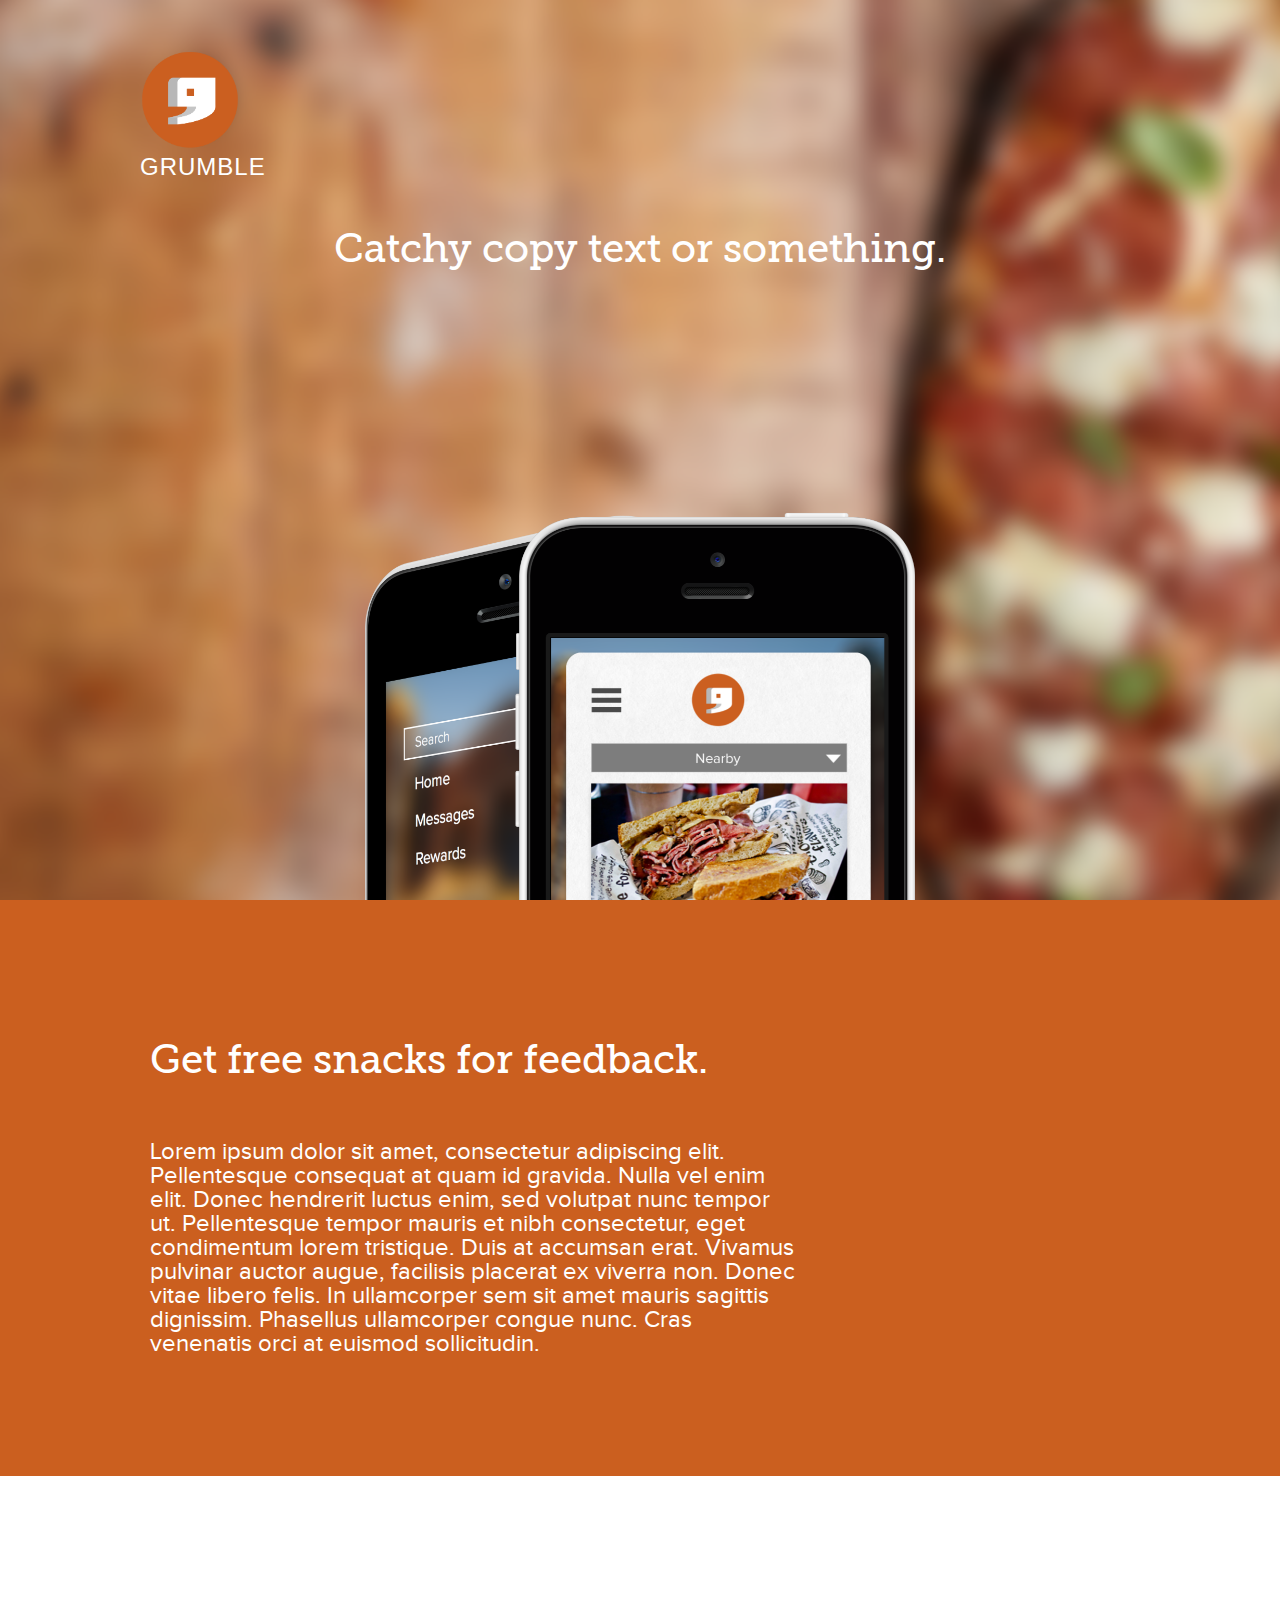
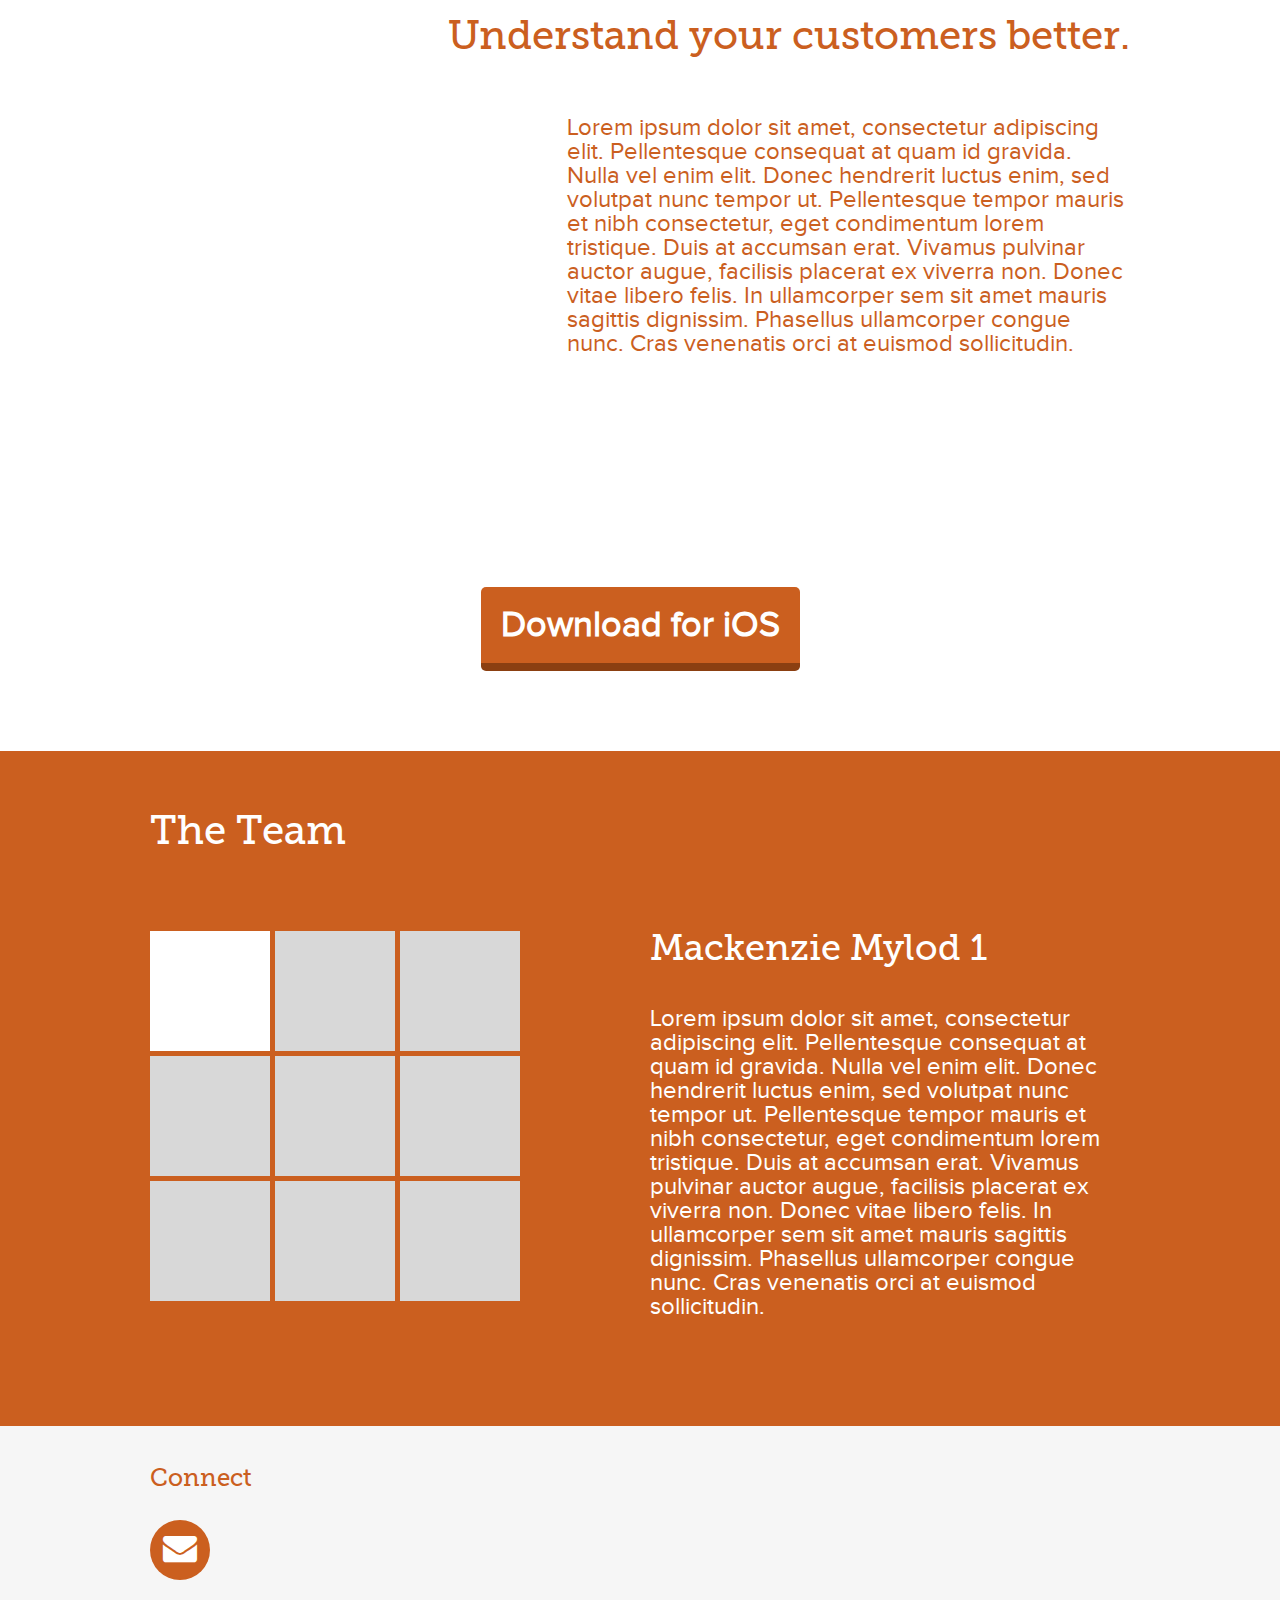
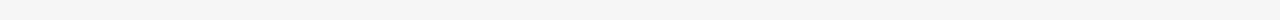
==== commit c3c15949: "update grumble preview" ====
--- a/grumble/index.html
+++ b/grumble/index.html
@@ -36,8 +36,7 @@
   </div>
 
   <div class="container">
-    <img src="images/hero_iphone_front.png" class="front-iphone">
-    <img src="images/hero_iphone_back.png" class="back-iphone">
+    <img src="images/hero_iphones.png" class="hero-iphones">
   </div>
 
 </section>
@@ -49,6 +48,7 @@
 
   <div class="container">
     <div class="grid-md-4 push-md-8 center-md">
+      <img src="images/feedback_iphone.png" class="feedback-iphone">
     </div>
     <p class="grid-md-8 pull-md-4">
       Lorem ipsum dolor sit amet, consectetur adipiscing elit. Pellentesque consequat at quam id gravida. Nulla vel enim elit. Donec hendrerit luctus enim, sed volutpat nunc tempor ut. Pellentesque tempor mauris et nibh consectetur, eget condimentum lorem tristique. Duis at accumsan erat. Vivamus pulvinar auctor augue, facilisis placerat ex viverra non. Donec vitae libero felis. In ullamcorper sem sit amet mauris sagittis dignissim. Phasellus ullamcorper congue nunc. Cras venenatis orci at euismod sollicitudin.
@@ -64,8 +64,9 @@
 
   <div class="container section-body">
     <div class="grid-md-4 center-md">
+      <img src="images/understand_imac.png" class="understand-imac">
     </div>
-    <p class="grid-md-8">
+    <p class="grid-md-7 push-md-1">
       Lorem ipsum dolor sit amet, consectetur adipiscing elit. Pellentesque consequat at quam id gravida. Nulla vel enim elit. Donec hendrerit luctus enim, sed volutpat nunc tempor ut. Pellentesque tempor mauris et nibh consectetur, eget condimentum lorem tristique. Duis at accumsan erat. Vivamus pulvinar auctor augue, facilisis placerat ex viverra non. Donec vitae libero felis. In ullamcorper sem sit amet mauris sagittis dignissim. Phasellus ullamcorper congue nunc. Cras venenatis orci at euismod sollicitudin.
     </p>
   </div>
--- a/grumble/css/main.min.css
+++ b/grumble/css/main.min.css
@@ -1,5 +1,4 @@
 ﻿html,body,div,span,applet,object,iframe,h1,h2,h3,h4,h5,h6,p,blockquote,pre,a,abbr,acronym,address,big,cite,code,del,dfn,em,img,ins,kbd,q,s,samp,small,strike,strong,sub,sup,tt,var,b,u,i,center,dl,dt,dd,ol,ul,li,fieldset,form,label,legend,table,caption,tbody,tfoot,thead,tr,th,td,article,aside,canvas,details,embed,figure,figcaption,footer,header,hgroup,menu,nav,output,ruby,section,summary,time,mark,audio,video{margin:0;padding:0;border:0;font-size:100%;font:inherit;vertical-align:baseline}article,aside,details,figcaption,figure,footer,header,hgroup,menu,nav,section{display:block}body{line-height:1}ol,ul{list-style:none}blockquote,q{quotes:none}blockquote:before,blockquote:after,q:before,q:after{content:'';content:none}table{border-collapse:collapse;border-spacing:0}/*!
  *  Font Awesome 4.2.0 by @davegandy - http://fontawesome.io - @fontawesome
  *  License - http://fontawesome.io/license (Font: SIL OFL 1.1, CSS: MIT License)
- */@font-face{font-family:'FontAwesome';src:url("../fonts/fontawesome-webfont.eot?v=4.2.0");src:url("../fonts/fontawesome-webfont.eot?#iefix&v=4.2.0") format("embedded-opentype"),url("../fonts/fontawesome-webfont.woff?v=4.2.0") format("woff"),url("../fonts/fontawesome-webfont.ttf?v=4.2.0") format("truetype"),url("../fonts/fontawesome-webfont.svg?v=4.2.0#fontawesomeregular") format("svg");font-weight:normal;font-style:normal}.fa{display:inline-block;font:normal normal normal 14px/1 FontAwesome;font-size:inherit;text-rendering:auto;-webkit-font-smoothing:antialiased;-moz-osx-font-smoothing:grayscale}.fa-lg{font-size:1.33333em;line-height:0.75em;vertical-align:-15%}.fa-2x{font-size:2em}.fa-3x{font-size:3em}.fa-4x{font-size:4em}.fa-5x{font-size:5em}.fa-fw{width:1.28571em;text-align:center}.fa-ul{padding-left:0;margin-left:2.14286em;list-style-type:none}.fa-ul>li{position:relative}.fa-li{position:absolute;left:-2.14286em;width:2.14286em;top:0.14286em;text-align:center}.fa-li.fa-lg{left:-1.85714em}.fa-border{padding:.2em .25em .15em;border:solid 0.08em #eee;border-radius:.1em}.pull-right{float:right}.pull-left{float:left}.fa.pull-left{margin-right:.3em}.fa.pull-right{margin-left:.3em}.fa-spin{-webkit-animation:fa-spin 2s infinite linear;animation:fa-spin 2s infinite linear}@-webkit-keyframes fa-spin{0%{-webkit-transform:rotate(0deg);transform:rotate(0deg)}100%{-webkit-transform:rotate(359deg);transform:rotate(359deg)}}@keyframes fa-spin{0%{-webkit-transform:rotate(0deg);transform:rotate(0deg)}100%{-webkit-transform:rotate(359deg);transform:rotate(359deg)}}.fa-rotate-90{filter:progid:DXImageTransform.Microsoft.BasicImage(rotation=1);-webkit-transform:rotate(90deg);-ms-transform:rotate(90deg);transform:rotate(90deg)}.fa-rotate-180{filter:progid:DXImageTransform.Microsoft.BasicImage(rotation=2);-webkit-transform:rotate(180deg);-ms-transform:rotate(180deg);transform:rotate(180deg)}.fa-rotate-270{filter:progid:DXImageTransform.Microsoft.BasicImage(rotation=3);-webkit-transform:rotate(270deg);-ms-transform:rotate(270deg);transform:rotate(270deg)}.fa-flip-horizontal{filter:progid:DXImageTransform.Microsoft.BasicImage(rotation=0);-webkit-transform:scale(-1, 1);-ms-transform:scale(-1, 1);transform:scale(-1, 1)}.fa-flip-vertical{filter:progid:DXImageTransform.Microsoft.BasicImage(rotation=2);-webkit-transform:scale(1, -1);-ms-transform:scale(1, -1);transform:scale(1, -1)}:root .fa-rotate-90,:root .fa-rotate-180,:root .fa-rotate-270,:root .fa-flip-horizontal,:root .fa-flip-vertical{filter:none}.fa-stack{position:relative;display:inline-block;width:2em;height:2em;line-height:2em;vertical-align:middle}.fa-stack-1x,.fa-stack-2x{position:absolute;left:0;width:100%;text-align:center}.fa-stack-1x{line-height:inherit}.fa-stack-2x{font-size:2em}.fa-inverse{color:#fff}.fa-glass:before{content:""}.fa-music:before{content:""}.fa-search:before{content:""}.fa-envelope-o:before{content:""}.fa-heart:before{content:""}.fa-star:before{content:""}.fa-star-o:before{content:""}.fa-user:before{content:""}.fa-film:before{content:""}.fa-th-large:before{content:""}.fa-th:before{content:""}.fa-th-list:before{content:""}.fa-check:before{content:""}.fa-remove:before,.fa-close:before,.fa-times:before{content:""}.fa-search-plus:before{content:""}.fa-search-minus:before{content:""}.fa-power-off:before{content:""}.fa-signal:before{content:""}.fa-gear:before,.fa-cog:before{content:""}.fa-trash-o:before{content:""}.fa-home:before{content:""}.fa-file-o:before{content:""}.fa-clock-o:before{content:""}.fa-road:before{content:""}.fa-download:before{content:""}.fa-arrow-circle-o-down:before{content:""}.fa-arrow-circle-o-up:before{content:""}.fa-inbox:before{content:""}.fa-play-circle-o:before{content:""}.fa-rotate-right:before,.fa-repeat:before{content:""}.fa-refresh:before{content:""}.fa-list-alt:before{content:""}.fa-lock:before{content:""}.fa-flag:before{content:""}.fa-headphones:before{content:""}.fa-volume-off:before{content:""}.fa-volume-down:before{content:""}.fa-volume-up:before{content:""}.fa-qrcode:before{content:""}.fa-barcode:before{content:""}.fa-tag:before{content:""}.fa-tags:before{content:""}.fa-book:before{content:""}.fa-bookmark:before{content:""}.fa-print:before{content:""}.fa-camera:before{content:""}.fa-font:before{content:""}.fa-bold:before{content:""}.fa-italic:before{content:""}.fa-text-height:before{content:""}.fa-text-width:before{content:""}.fa-align-left:before{content:""}.fa-align-center:before{content:""}.fa-align-right:before{content:""}.fa-align-justify:before{content:""}.fa-list:before{content:""}.fa-dedent:before,.fa-outdent:before{content:""}.fa-indent:before{content:""}.fa-video-camera:before{content:""}.fa-photo:before,.fa-image:before,.fa-picture-o:before{content:""}.fa-pencil:before{content:""}.fa-map-marker:before{content:""}.fa-adjust:before{content:""}.fa-tint:before{content:""}.fa-edit:before,.fa-pencil-square-o:before{content:""}.fa-share-square-o:before{content:""}.fa-check-square-o:before{content:""}.fa-arrows:before{content:""}.fa-step-backward:before{content:""}.fa-fast-backward:before{content:""}.fa-backward:before{content:""}.fa-play:before{content:""}.fa-pause:before{content:""}.fa-stop:before{content:""}.fa-forward:before{content:""}.fa-fast-forward:before{content:""}.fa-step-forward:before{content:""}.fa-eject:before{content:""}.fa-chevron-left:before{content:""}.fa-chevron-right:before{content:""}.fa-plus-circle:before{content:""}.fa-minus-circle:before{content:""}.fa-times-circle:before{content:""}.fa-check-circle:before{content:""}.fa-question-circle:before{content:""}.fa-info-circle:before{content:""}.fa-crosshairs:before{content:""}.fa-times-circle-o:before{content:""}.fa-check-circle-o:before{content:""}.fa-ban:before{content:""}.fa-arrow-left:before{content:""}.fa-arrow-right:before{content:""}.fa-arrow-up:before{content:""}.fa-arrow-down:before{content:""}.fa-mail-forward:before,.fa-share:before{content:""}.fa-expand:before{content:""}.fa-compress:before{content:""}.fa-plus:before{content:""}.fa-minus:before{content:""}.fa-asterisk:before{content:""}.fa-exclamation-circle:before{content:""}.fa-gift:before{content:""}.fa-leaf:before{content:""}.fa-fire:before{content:""}.fa-eye:before{content:""}.fa-eye-slash:before{content:""}.fa-warning:before,.fa-exclamation-triangle:before{content:""}.fa-plane:before{content:""}.fa-calendar:before{content:""}.fa-random:before{content:""}.fa-comment:before{content:""}.fa-magnet:before{content:""}.fa-chevron-up:before{content:""}.fa-chevron-down:before{content:""}.fa-retweet:before{content:""}.fa-shopping-cart:before{content:""}.fa-folder:before{content:""}.fa-folder-open:before{content:""}.fa-arrows-v:before{content:""}.fa-arrows-h:before{content:""}.fa-bar-chart-o:before,.fa-bar-chart:before{content:""}.fa-twitter-square:before{content:""}.fa-facebook-square:before{content:""}.fa-camera-retro:before{content:""}.fa-key:before{content:""}.fa-gears:before,.fa-cogs:before{content:""}.fa-comments:before{content:""}.fa-thumbs-o-up:before{content:""}.fa-thumbs-o-down:before{content:""}.fa-star-half:before{content:""}.fa-heart-o:before{content:""}.fa-sign-out:before{content:""}.fa-linkedin-square:before{content:""}.fa-thumb-tack:before{content:""}.fa-external-link:before{content:""}.fa-sign-in:before{content:""}.fa-trophy:before{content:""}.fa-github-square:before{content:""}.fa-upload:before{content:""}.fa-lemon-o:before{content:""}.fa-phone:before{content:""}.fa-square-o:before{content:""}.fa-bookmark-o:before{content:""}.fa-phone-square:before{content:""}.fa-twitter:before{content:""}.fa-facebook:before{content:""}.fa-github:before{content:""}.fa-unlock:before{content:""}.fa-credit-card:before{content:""}.fa-rss:before{content:""}.fa-hdd-o:before{content:""}.fa-bullhorn:before{content:""}.fa-bell:before{content:""}.fa-certificate:before{content:""}.fa-hand-o-right:before{content:""}.fa-hand-o-left:before{content:""}.fa-hand-o-up:before{content:""}.fa-hand-o-down:before{content:""}.fa-arrow-circle-left:before{content:""}.fa-arrow-circle-right:before{content:""}.fa-arrow-circle-up:before{content:""}.fa-arrow-circle-down:before{content:""}.fa-globe:before{content:""}.fa-wrench:before{content:""}.fa-tasks:before{content:""}.fa-filter:before{content:""}.fa-briefcase:before{content:""}.fa-arrows-alt:before{content:""}.fa-group:before,.fa-users:before{content:""}.fa-chain:before,.fa-link:before{content:""}.fa-cloud:before{content:""}.fa-flask:before{content:""}.fa-cut:before,.fa-scissors:before{content:""}.fa-copy:before,.fa-files-o:before{content:""}.fa-paperclip:before{content:""}.fa-save:before,.fa-floppy-o:before{content:""}.fa-square:before{content:""}.fa-navicon:before,.fa-reorder:before,.fa-bars:before{content:""}.fa-list-ul:before{content:""}.fa-list-ol:before{content:""}.fa-strikethrough:before{content:""}.fa-underline:before{content:""}.fa-table:before{content:""}.fa-magic:before{content:""}.fa-truck:before{content:""}.fa-pinterest:before{content:""}.fa-pinterest-square:before{content:""}.fa-google-plus-square:before{content:""}.fa-google-plus:before{content:""}.fa-money:before{content:""}.fa-caret-down:before{content:""}.fa-caret-up:before{content:""}.fa-caret-left:before{content:""}.fa-caret-right:before{content:""}.fa-columns:before{content:""}.fa-unsorted:before,.fa-sort:before{content:""}.fa-sort-down:before,.fa-sort-desc:before{content:""}.fa-sort-up:before,.fa-sort-asc:before{content:""}.fa-envelope:before{content:""}.fa-linkedin:before{content:""}.fa-rotate-left:before,.fa-undo:before{content:""}.fa-legal:before,.fa-gavel:before{content:""}.fa-dashboard:before,.fa-tachometer:before{content:""}.fa-comment-o:before{content:""}.fa-comments-o:before{content:""}.fa-flash:before,.fa-bolt:before{content:""}.fa-sitemap:before{content:""}.fa-umbrella:before{content:""}.fa-paste:before,.fa-clipboard:before{content:""}.fa-lightbulb-o:before{content:""}.fa-exchange:before{content:""}.fa-cloud-download:before{content:""}.fa-cloud-upload:before{content:""}.fa-user-md:before{content:""}.fa-stethoscope:before{content:""}.fa-suitcase:before{content:""}.fa-bell-o:before{content:""}.fa-coffee:before{content:""}.fa-cutlery:before{content:""}.fa-file-text-o:before{content:""}.fa-building-o:before{content:""}.fa-hospital-o:before{content:""}.fa-ambulance:before{content:""}.fa-medkit:before{content:""}.fa-fighter-jet:before{content:""}.fa-beer:before{content:""}.fa-h-square:before{content:""}.fa-plus-square:before{content:""}.fa-angle-double-left:before{content:""}.fa-angle-double-right:before{content:""}.fa-angle-double-up:before{content:""}.fa-angle-double-down:before{content:""}.fa-angle-left:before{content:""}.fa-angle-right:before{content:""}.fa-angle-up:before{content:""}.fa-angle-down:before{content:""}.fa-desktop:before{content:""}.fa-laptop:before{content:""}.fa-tablet:before{content:""}.fa-mobile-phone:before,.fa-mobile:before{content:""}.fa-circle-o:before{content:""}.fa-quote-left:before{content:""}.fa-quote-right:before{content:""}.fa-spinner:before{content:""}.fa-circle:before{content:""}.fa-mail-reply:before,.fa-reply:before{content:""}.fa-github-alt:before{content:""}.fa-folder-o:before{content:""}.fa-folder-open-o:before{content:""}.fa-smile-o:before{content:""}.fa-frown-o:before{content:""}.fa-meh-o:before{content:""}.fa-gamepad:before{content:""}.fa-keyboard-o:before{content:""}.fa-flag-o:before{content:""}.fa-flag-checkered:before{content:""}.fa-terminal:before{content:""}.fa-code:before{content:""}.fa-mail-reply-all:before,.fa-reply-all:before{content:""}.fa-star-half-empty:before,.fa-star-half-full:before,.fa-star-half-o:before{content:""}.fa-location-arrow:before{content:""}.fa-crop:before{content:""}.fa-code-fork:before{content:""}.fa-unlink:before,.fa-chain-broken:before{content:""}.fa-question:before{content:""}.fa-info:before{content:""}.fa-exclamation:before{content:""}.fa-superscript:before{content:""}.fa-subscript:before{content:""}.fa-eraser:before{content:""}.fa-puzzle-piece:before{content:""}.fa-microphone:before{content:""}.fa-microphone-slash:before{content:""}.fa-shield:before{content:""}.fa-calendar-o:before{content:""}.fa-fire-extinguisher:before{content:""}.fa-rocket:before{content:""}.fa-maxcdn:before{content:""}.fa-chevron-circle-left:before{content:""}.fa-chevron-circle-right:before{content:""}.fa-chevron-circle-up:before{content:""}.fa-chevron-circle-down:before{content:""}.fa-html5:before{content:""}.fa-css3:before{content:""}.fa-anchor:before{content:""}.fa-unlock-alt:before{content:""}.fa-bullseye:before{content:""}.fa-ellipsis-h:before{content:""}.fa-ellipsis-v:before{content:""}.fa-rss-square:before{content:""}.fa-play-circle:before{content:""}.fa-ticket:before{content:""}.fa-minus-square:before{content:""}.fa-minus-square-o:before{content:""}.fa-level-up:before{content:""}.fa-level-down:before{content:""}.fa-check-square:before{content:""}.fa-pencil-square:before{content:""}.fa-external-link-square:before{content:""}.fa-share-square:before{content:""}.fa-compass:before{content:""}.fa-toggle-down:before,.fa-caret-square-o-down:before{content:""}.fa-toggle-up:before,.fa-caret-square-o-up:before{content:""}.fa-toggle-right:before,.fa-caret-square-o-right:before{content:""}.fa-euro:before,.fa-eur:before{content:""}.fa-gbp:before{content:""}.fa-dollar:before,.fa-usd:before{content:""}.fa-rupee:before,.fa-inr:before{content:""}.fa-cny:before,.fa-rmb:before,.fa-yen:before,.fa-jpy:before{content:""}.fa-ruble:before,.fa-rouble:before,.fa-rub:before{content:""}.fa-won:before,.fa-krw:before{content:""}.fa-bitcoin:before,.fa-btc:before{content:""}.fa-file:before{content:""}.fa-file-text:before{content:""}.fa-sort-alpha-asc:before{content:""}.fa-sort-alpha-desc:before{content:""}.fa-sort-amount-asc:before{content:""}.fa-sort-amount-desc:before{content:""}.fa-sort-numeric-asc:before{content:""}.fa-sort-numeric-desc:before{content:""}.fa-thumbs-up:before{content:""}.fa-thumbs-down:before{content:""}.fa-youtube-square:before{content:""}.fa-youtube:before{content:""}.fa-xing:before{content:""}.fa-xing-square:before{content:""}.fa-youtube-play:before{content:""}.fa-dropbox:before{content:""}.fa-stack-overflow:before{content:""}.fa-instagram:before{content:""}.fa-flickr:before{content:""}.fa-adn:before{content:""}.fa-bitbucket:before{content:""}.fa-bitbucket-square:before{content:""}.fa-tumblr:before{content:""}.fa-tumblr-square:before{content:""}.fa-long-arrow-down:before{content:""}.fa-long-arrow-up:before{content:""}.fa-long-arrow-left:before{content:""}.fa-long-arrow-right:before{content:""}.fa-apple:before{content:""}.fa-windows:before{content:""}.fa-android:before{content:""}.fa-linux:before{content:""}.fa-dribbble:before{content:""}.fa-skype:before{content:""}.fa-foursquare:before{content:""}.fa-trello:before{content:""}.fa-female:before{content:""}.fa-male:before{content:""}.fa-gittip:before{content:""}.fa-sun-o:before{content:""}.fa-moon-o:before{content:""}.fa-archive:before{content:""}.fa-bug:before{content:""}.fa-vk:before{content:""}.fa-weibo:before{content:""}.fa-renren:before{content:""}.fa-pagelines:before{content:""}.fa-stack-exchange:before{content:""}.fa-arrow-circle-o-right:before{content:""}.fa-arrow-circle-o-left:before{content:""}.fa-toggle-left:before,.fa-caret-square-o-left:before{content:""}.fa-dot-circle-o:before{content:""}.fa-wheelchair:before{content:""}.fa-vimeo-square:before{content:""}.fa-turkish-lira:before,.fa-try:before{content:""}.fa-plus-square-o:before{content:""}.fa-space-shuttle:before{content:""}.fa-slack:before{content:""}.fa-envelope-square:before{content:""}.fa-wordpress:before{content:""}.fa-openid:before{content:""}.fa-institution:before,.fa-bank:before,.fa-university:before{content:""}.fa-mortar-board:before,.fa-graduation-cap:before{content:""}.fa-yahoo:before{content:""}.fa-google:before{content:""}.fa-reddit:before{content:""}.fa-reddit-square:before{content:""}.fa-stumbleupon-circle:before{content:""}.fa-stumbleupon:before{content:""}.fa-delicious:before{content:""}.fa-digg:before{content:""}.fa-pied-piper:before{content:""}.fa-pied-piper-alt:before{content:""}.fa-drupal:before{content:""}.fa-joomla:before{content:""}.fa-language:before{content:""}.fa-fax:before{content:""}.fa-building:before{content:""}.fa-child:before{content:""}.fa-paw:before{content:""}.fa-spoon:before{content:""}.fa-cube:before{content:""}.fa-cubes:before{content:""}.fa-behance:before{content:""}.fa-behance-square:before{content:""}.fa-steam:before{content:""}.fa-steam-square:before{content:""}.fa-recycle:before{content:""}.fa-automobile:before,.fa-car:before{content:""}.fa-cab:before,.fa-taxi:before{content:""}.fa-tree:before{content:""}.fa-spotify:before{content:""}.fa-deviantart:before{content:""}.fa-soundcloud:before{content:""}.fa-database:before{content:""}.fa-file-pdf-o:before{content:""}.fa-file-word-o:before{content:""}.fa-file-excel-o:before{content:""}.fa-file-powerpoint-o:before{content:""}.fa-file-photo-o:before,.fa-file-picture-o:before,.fa-file-image-o:before{content:""}.fa-file-zip-o:before,.fa-file-archive-o:before{content:""}.fa-file-sound-o:before,.fa-file-audio-o:before{content:""}.fa-file-movie-o:before,.fa-file-video-o:before{content:""}.fa-file-code-o:before{content:""}.fa-vine:before{content:""}.fa-codepen:before{content:""}.fa-jsfiddle:before{content:""}.fa-life-bouy:before,.fa-life-buoy:before,.fa-life-saver:before,.fa-support:before,.fa-life-ring:before{content:""}.fa-circle-o-notch:before{content:""}.fa-ra:before,.fa-rebel:before{content:""}.fa-ge:before,.fa-empire:before{content:""}.fa-git-square:before{content:""}.fa-git:before{content:""}.fa-hacker-news:before{content:""}.fa-tencent-weibo:before{content:""}.fa-qq:before{content:""}.fa-wechat:before,.fa-weixin:before{content:""}.fa-send:before,.fa-paper-plane:before{content:""}.fa-send-o:before,.fa-paper-plane-o:before{content:""}.fa-history:before{content:""}.fa-circle-thin:before{content:""}.fa-header:before{content:""}.fa-paragraph:before{content:""}.fa-sliders:before{content:""}.fa-share-alt:before{content:""}.fa-share-alt-square:before{content:""}.fa-bomb:before{content:""}.fa-soccer-ball-o:before,.fa-futbol-o:before{content:""}.fa-tty:before{content:""}.fa-binoculars:before{content:""}.fa-plug:before{content:""}.fa-slideshare:before{content:""}.fa-twitch:before{content:""}.fa-yelp:before{content:""}.fa-newspaper-o:before{content:""}.fa-wifi:before{content:""}.fa-calculator:before{content:""}.fa-paypal:before{content:""}.fa-google-wallet:before{content:""}.fa-cc-visa:before{content:""}.fa-cc-mastercard:before{content:""}.fa-cc-discover:before{content:""}.fa-cc-amex:before{content:""}.fa-cc-paypal:before{content:""}.fa-cc-stripe:before{content:""}.fa-bell-slash:before{content:""}.fa-bell-slash-o:before{content:""}.fa-trash:before{content:""}.fa-copyright:before{content:""}.fa-at:before{content:""}.fa-eyedropper:before{content:""}.fa-paint-brush:before{content:""}.fa-birthday-cake:before{content:""}.fa-area-chart:before{content:""}.fa-pie-chart:before{content:""}.fa-line-chart:before{content:""}.fa-lastfm:before{content:""}.fa-lastfm-square:before{content:""}.fa-toggle-off:before{content:""}.fa-toggle-on:before{content:""}.fa-bicycle:before{content:""}.fa-bus:before{content:""}.fa-ioxhost:before{content:""}.fa-angellist:before{content:""}.fa-cc:before{content:""}.fa-shekel:before,.fa-sheqel:before,.fa-ils:before{content:""}.fa-meanpath:before{content:""}@font-face{font-family:'Museo Slab';src:url("../fonts/Museo_Slab_500_2-webfont.eot");src:url("../fonts/Museo_Slab_500_2-webfont.eot?#iefix") format("embedded-opentype"),url("../fonts/Museo_Slab_500_2-webfont.woff2") format("woff2"),url("../fonts/Museo_Slab_500_2-webfont.woff") format("woff"),url("../fonts/Museo_Slab_500_2-webfont.ttf") format("truetype"),url("../fonts/Museo_Slab_500_2-webfont.svg#museo_slab500") format("svg");font-weight:normal;font-style:normal}@font-face{font-family:'Proxima Nova';src:url("../fonts/proximanova-regular-webfont.eot");src:url("../fonts/proximanova-regular-webfont.eot?#iefix") format("embedded-opentype"),url("../fonts/proximanova-regular-webfont.woff") format("woff"),url("../fonts/proximanova-regular-webfont.ttf") format("truetype"),url("../fonts/proximanova-regular-webfont.svg#proxima_nova_rgregular") format("svg");font-weight:normal;font-style:normal}h1,h2,h3,h4,h5,h6{font-family:'Museo Slab', serif}h1{font-size:40px}h2{font-size:36px}h3{font-size:24px}.container:after{content:"";display:table;clear:both}.parent:before,.parent-xs:before,.parent-sm:before,.parent-md:before,.parent-lg:before,.parent:after,.parent-xs:after,.parent-sm:after,.parent-md:after,.parent-lg:after{content:"";display:table}.parent:after,.parent-xs:after,.parent-sm:after,.parent-md:after,.parent-lg:after{clear:both}.parent,.parent-xs,.parent-sm,.parent-md,.parent-lg{zoom:1}.push-0,.push-1,.push-2,.push-3,.push-4,.push-5,.push-6,.push-7,.push-8,.push-9,.push-10,.push-11,.push-12,.push-xs-0,.push-xs-1,.push-xs-2,.push-xs-3,.push-xs-4,.push-xs-5,.push-xs-6,.push-xs-7,.push-xs-8,.push-xs-9,.push-xs-10,.push-xs-11,.push-xs-12,.push-sm-0,.push-sm-1,.push-sm-2,.push-sm-3,.push-sm-4,.push-sm-5,.push-sm-6,.push-sm-7,.push-sm-8,.push-sm-9,.push-sm-10,.push-sm-11,.push-sm-12,.push-md-0,.push-md-1,.push-md-2,.push-md-3,.push-md-4,.push-md-5,.push-md-6,.push-md-7,.push-md-8,.push-md-9,.push-md-10,.push-md-11,.push-md-12,.push-lg-0,.push-lg-1,.push-lg-2,.push-lg-3,.push-lg-4,.push-lg-5,.push-lg-6,.push-lg-7,.push-lg-8,.push-lg-9,.push-lg-10,.push-lg-11,.push-lg-12,.pull-0,.pull-1,.pull-2,.pull-3,.pull-4,.pull-5,.pull-6,.pull-7,.pull-8,.pull-9,.pull-10,.pull-11,.pull-12,.pull-xs-0,.pull-xs-1,.pull-xs-2,.pull-xs-3,.pull-xs-4,.pull-xs-5,.pull-xs-6,.pull-xs-7,.pull-xs-8,.pull-xs-9,.pull-xs-10,.pull-xs-11,.pull-xs-12,.pull-sm-0,.pull-sm-1,.pull-sm-2,.pull-sm-3,.pull-sm-4,.pull-sm-5,.pull-sm-6,.pull-sm-7,.pull-sm-8,.pull-sm-9,.pull-sm-10,.pull-sm-11,.pull-sm-12,.pull-md-0,.pull-md-1,.pull-md-2,.pull-md-3,.pull-md-4,.pull-md-5,.pull-md-6,.pull-md-7,.pull-md-8,.pull-md-9,.pull-md-10,.pull-md-11,.pull-md-12,.pull-lg-0,.pull-lg-1,.pull-lg-2,.pull-lg-3,.pull-lg-4,.pull-lg-5,.pull-lg-6,.pull-lg-7,.pull-lg-8,.pull-lg-9,.pull-lg-10,.pull-lg-11,.pull-lg-12{position:relative}.container{-webkit-box-sizing:border-box;-moz-box-sizing:border-box;box-sizing:border-box}.parent,.parent-xs,.parent-sm,.parent-md,.parent-lg{-webkit-box-sizing:border-box;-moz-box-sizing:border-box;box-sizing:border-box}.grid-0,.grid-1,.grid-2,.grid-3,.grid-4,.grid-5,.grid-6,.grid-7,.grid-8,.grid-9,.grid-10,.grid-11,.grid-12,.grid-xs-0,.grid-xs-1,.grid-xs-2,.grid-xs-3,.grid-xs-4,.grid-xs-5,.grid-xs-6,.grid-xs-7,.grid-xs-8,.grid-xs-9,.grid-xs-10,.grid-xs-11,.grid-xs-12,.grid-sm-0,.grid-sm-1,.grid-sm-2,.grid-sm-3,.grid-sm-4,.grid-sm-5,.grid-sm-6,.grid-sm-7,.grid-sm-8,.grid-sm-9,.grid-sm-10,.grid-sm-11,.grid-sm-12,.grid-md-0,.grid-md-1,.grid-md-2,.grid-md-3,.grid-md-4,.grid-md-5,.grid-md-6,.grid-md-7,.grid-md-8,.grid-md-9,.grid-md-10,.grid-md-11,.grid-md-12,.grid-lg-0,.grid-lg-1,.grid-lg-2,.grid-lg-3,.grid-lg-4,.grid-lg-5,.grid-lg-6,.grid-lg-7,.grid-lg-8,.grid-lg-9,.grid-lg-10,.grid-lg-11,.grid-lg-12{display:inline-block;min-height:1px;-webkit-box-sizing:border-box;-moz-box-sizing:border-box;box-sizing:border-box}@media screen and (max-width: 400px){@-ms-viewport{width:device-width}}#gridle-settings{content:'{ "version" : "1.3.32", "states" : { "retina":{ "query" : "(-webkit-min-device-pixel-ratio: 2), (min-resolution: 192dpi), (min-resolution: 2dppx)", "classes" : false, "name" : "retina", "_gridle" : true }, "tv":{ "query" : "only tv", "classes" : false, "name" : "tv", "_gridle" : true }, "print":{ "query" : "only print", "classes" : false, "name" : "print", "_gridle" : true }, "portrait":{ "query" : "only screen and (orientation: portrait)", "classes" : false, "name" : "portrait", "_gridle" : true }, "landscape":{ "query" : "only screen and (orientation: landscape)", "classes" : false, "name" : "landscape", "_gridle" : true }, "default":{ "name" : "default", "min-width" : null, "max-width" : null, "query" : null, "classes" : true, "context" : "12", "gutter-width" : "20px", "direction" : "ltr", "name-multiplicator" : "1", "debug" : false, "debug-show-class-names" : true, "ie7-support" : false, "html-states-classes" : true, "generate-push-classes" : true, "generate-pull-classes" : true, "generate-prefix-classes" : true, "generate-suffix-classes" : true, "generate-helpers-classes" : true, "_gridle" : true }, "xs":{ "name" : "xs", "min-width" : null, "max-width" : "768px", "query" : "screen and (max-width: 768px)", "classes" : true, "context" : "12", "gutter-width" : "20px", "direction" : "ltr", "name-multiplicator" : "1", "debug" : false, "debug-show-class-names" : true, "ie7-support" : false, "html-states-classes" : true, "generate-push-classes" : true, "generate-pull-classes" : true, "generate-prefix-classes" : true, "generate-suffix-classes" : true, "generate-helpers-classes" : true, "_gridle" : true }, "sm":{ "name" : "sm", "min-width" : "768px", "max-width" : null, "query" : "screen and (min-width: 768px)", "classes" : true, "context" : "12", "gutter-width" : "20px", "direction" : "ltr", "name-multiplicator" : "1", "debug" : false, "debug-show-class-names" : true, "ie7-support" : false, "html-states-classes" : true, "generate-push-classes" : true, "generate-pull-classes" : true, "generate-prefix-classes" : true, "generate-suffix-classes" : true, "generate-helpers-classes" : true, "_gridle" : true }, "md":{ "name" : "md", "min-width" : "992px", "max-width" : null, "query" : "screen and (min-width: 992px)", "classes" : true, "context" : "12", "gutter-width" : "20px", "direction" : "ltr", "name-multiplicator" : "1", "debug" : false, "debug-show-class-names" : true, "ie7-support" : false, "html-states-classes" : true, "generate-push-classes" : true, "generate-pull-classes" : true, "generate-prefix-classes" : true, "generate-suffix-classes" : true, "generate-helpers-classes" : true, "_gridle" : true }, "lg":{ "name" : "lg", "min-width" : "1200px", "max-width" : null, "query" : "screen and (min-width: 1200px)", "classes" : true, "context" : "12", "gutter-width" : "20px", "direction" : "ltr", "name-multiplicator" : "1", "debug" : false, "debug-show-class-names" : true, "ie7-support" : false, "html-states-classes" : true, "generate-push-classes" : true, "generate-pull-classes" : true, "generate-prefix-classes" : true, "generate-suffix-classes" : true, "generate-helpers-classes" : true, "_gridle" : true }} }'}.grid-0,.grid-1,.grid-2,.grid-3,.grid-4,.grid-5,.grid-6,.grid-7,.grid-8,.grid-9,.grid-10,.grid-11,.grid-12,.grid-xs-0,.grid-xs-1,.grid-xs-2,.grid-xs-3,.grid-xs-4,.grid-xs-5,.grid-xs-6,.grid-xs-7,.grid-xs-8,.grid-xs-9,.grid-xs-10,.grid-xs-11,.grid-xs-12,.grid-sm-0,.grid-sm-1,.grid-sm-2,.grid-sm-3,.grid-sm-4,.grid-sm-5,.grid-sm-6,.grid-sm-7,.grid-sm-8,.grid-sm-9,.grid-sm-10,.grid-sm-11,.grid-sm-12,.grid-md-0,.grid-md-1,.grid-md-2,.grid-md-3,.grid-md-4,.grid-md-5,.grid-md-6,.grid-md-7,.grid-md-8,.grid-md-9,.grid-md-10,.grid-md-11,.grid-md-12,.grid-lg-0,.grid-lg-1,.grid-lg-2,.grid-lg-3,.grid-lg-4,.grid-lg-5,.grid-lg-6,.grid-lg-7,.grid-lg-8,.grid-lg-9,.grid-lg-10,.grid-lg-11,.grid-lg-12{float:left;direction:ltr;padding-left:10px;padding-right:10px}html.default .grid-0,html.default .grid-1,html.default .grid-2,html.default .grid-3,html.default .grid-4,html.default .grid-5,html.default .grid-6,html.default .grid-7,html.default .grid-8,html.default .grid-9,html.default .grid-10,html.default .grid-11,html.default .grid-12,html.default .grid-xs-0,html.default .grid-xs-1,html.default .grid-xs-2,html.default .grid-xs-3,html.default .grid-xs-4,html.default .grid-xs-5,html.default .grid-xs-6,html.default .grid-xs-7,html.default .grid-xs-8,html.default .grid-xs-9,html.default .grid-xs-10,html.default .grid-xs-11,html.default .grid-xs-12,html.default .grid-sm-0,html.default .grid-sm-1,html.default .grid-sm-2,html.default .grid-sm-3,html.default .grid-sm-4,html.default .grid-sm-5,html.default .grid-sm-6,html.default .grid-sm-7,html.default .grid-sm-8,html.default .grid-sm-9,html.default .grid-sm-10,html.default .grid-sm-11,html.default .grid-sm-12,html.default .grid-md-0,html.default .grid-md-1,html.default .grid-md-2,html.default .grid-md-3,html.default .grid-md-4,html.default .grid-md-5,html.default .grid-md-6,html.default .grid-md-7,html.default .grid-md-8,html.default .grid-md-9,html.default .grid-md-10,html.default .grid-md-11,html.default .grid-md-12,html.default .grid-lg-0,html.default .grid-lg-1,html.default .grid-lg-2,html.default .grid-lg-3,html.default .grid-lg-4,html.default .grid-lg-5,html.default .grid-lg-6,html.default .grid-lg-7,html.default .grid-lg-8,html.default .grid-lg-9,html.default .grid-lg-10,html.default .grid-lg-11,html.default .grid-lg-12{float:left;direction:ltr;padding-left:10px;padding-right:10px}html.xs .grid-0,html.xs .grid-1,html.xs .grid-2,html.xs .grid-3,html.xs .grid-4,html.xs .grid-5,html.xs .grid-6,html.xs .grid-7,html.xs .grid-8,html.xs .grid-9,html.xs .grid-10,html.xs .grid-11,html.xs .grid-12,html.xs .grid-xs-0,html.xs .grid-xs-1,html.xs .grid-xs-2,html.xs .grid-xs-3,html.xs .grid-xs-4,html.xs .grid-xs-5,html.xs .grid-xs-6,html.xs .grid-xs-7,html.xs .grid-xs-8,html.xs .grid-xs-9,html.xs .grid-xs-10,html.xs .grid-xs-11,html.xs .grid-xs-12,html.xs .grid-sm-0,html.xs .grid-sm-1,html.xs .grid-sm-2,html.xs .grid-sm-3,html.xs .grid-sm-4,html.xs .grid-sm-5,html.xs .grid-sm-6,html.xs .grid-sm-7,html.xs .grid-sm-8,html.xs .grid-sm-9,html.xs .grid-sm-10,html.xs .grid-sm-11,html.xs .grid-sm-12,html.xs .grid-md-0,html.xs .grid-md-1,html.xs .grid-md-2,html.xs .grid-md-3,html.xs .grid-md-4,html.xs .grid-md-5,html.xs .grid-md-6,html.xs .grid-md-7,html.xs .grid-md-8,html.xs .grid-md-9,html.xs .grid-md-10,html.xs .grid-md-11,html.xs .grid-md-12,html.xs .grid-lg-0,html.xs .grid-lg-1,html.xs .grid-lg-2,html.xs .grid-lg-3,html.xs .grid-lg-4,html.xs .grid-lg-5,html.xs .grid-lg-6,html.xs .grid-lg-7,html.xs .grid-lg-8,html.xs .grid-lg-9,html.xs .grid-lg-10,html.xs .grid-lg-11,html.xs .grid-lg-12{float:left;direction:ltr;padding-left:10px;padding-right:10px}@media screen and (max-width: 768px){.grid-0,.grid-1,.grid-2,.grid-3,.grid-4,.grid-5,.grid-6,.grid-7,.grid-8,.grid-9,.grid-10,.grid-11,.grid-12,.grid-xs-0,.grid-xs-1,.grid-xs-2,.grid-xs-3,.grid-xs-4,.grid-xs-5,.grid-xs-6,.grid-xs-7,.grid-xs-8,.grid-xs-9,.grid-xs-10,.grid-xs-11,.grid-xs-12,.grid-sm-0,.grid-sm-1,.grid-sm-2,.grid-sm-3,.grid-sm-4,.grid-sm-5,.grid-sm-6,.grid-sm-7,.grid-sm-8,.grid-sm-9,.grid-sm-10,.grid-sm-11,.grid-sm-12,.grid-md-0,.grid-md-1,.grid-md-2,.grid-md-3,.grid-md-4,.grid-md-5,.grid-md-6,.grid-md-7,.grid-md-8,.grid-md-9,.grid-md-10,.grid-md-11,.grid-md-12,.grid-lg-0,.grid-lg-1,.grid-lg-2,.grid-lg-3,.grid-lg-4,.grid-lg-5,.grid-lg-6,.grid-lg-7,.grid-lg-8,.grid-lg-9,.grid-lg-10,.grid-lg-11,.grid-lg-12{float:left;direction:ltr;padding-left:10px;padding-right:10px}}html.sm .grid-0,html.sm .grid-1,html.sm .grid-2,html.sm .grid-3,html.sm .grid-4,html.sm .grid-5,html.sm .grid-6,html.sm .grid-7,html.sm .grid-8,html.sm .grid-9,html.sm .grid-10,html.sm .grid-11,html.sm .grid-12,html.sm .grid-xs-0,html.sm .grid-xs-1,html.sm .grid-xs-2,html.sm .grid-xs-3,html.sm .grid-xs-4,html.sm .grid-xs-5,html.sm .grid-xs-6,html.sm .grid-xs-7,html.sm .grid-xs-8,html.sm .grid-xs-9,html.sm .grid-xs-10,html.sm .grid-xs-11,html.sm .grid-xs-12,html.sm .grid-sm-0,html.sm .grid-sm-1,html.sm .grid-sm-2,html.sm .grid-sm-3,html.sm .grid-sm-4,html.sm .grid-sm-5,html.sm .grid-sm-6,html.sm .grid-sm-7,html.sm .grid-sm-8,html.sm .grid-sm-9,html.sm .grid-sm-10,html.sm .grid-sm-11,html.sm .grid-sm-12,html.sm .grid-md-0,html.sm .grid-md-1,html.sm .grid-md-2,html.sm .grid-md-3,html.sm .grid-md-4,html.sm .grid-md-5,html.sm .grid-md-6,html.sm .grid-md-7,html.sm .grid-md-8,html.sm .grid-md-9,html.sm .grid-md-10,html.sm .grid-md-11,html.sm .grid-md-12,html.sm .grid-lg-0,html.sm .grid-lg-1,html.sm .grid-lg-2,html.sm .grid-lg-3,html.sm .grid-lg-4,html.sm .grid-lg-5,html.sm .grid-lg-6,html.sm .grid-lg-7,html.sm .grid-lg-8,html.sm .grid-lg-9,html.sm .grid-lg-10,html.sm .grid-lg-11,html.sm .grid-lg-12{float:left;direction:ltr;padding-left:10px;padding-right:10px}@media screen and (min-width: 768px){.grid-0,.grid-1,.grid-2,.grid-3,.grid-4,.grid-5,.grid-6,.grid-7,.grid-8,.grid-9,.grid-10,.grid-11,.grid-12,.grid-xs-0,.grid-xs-1,.grid-xs-2,.grid-xs-3,.grid-xs-4,.grid-xs-5,.grid-xs-6,.grid-xs-7,.grid-xs-8,.grid-xs-9,.grid-xs-10,.grid-xs-11,.grid-xs-12,.grid-sm-0,.grid-sm-1,.grid-sm-2,.grid-sm-3,.grid-sm-4,.grid-sm-5,.grid-sm-6,.grid-sm-7,.grid-sm-8,.grid-sm-9,.grid-sm-10,.grid-sm-11,.grid-sm-12,.grid-md-0,.grid-md-1,.grid-md-2,.grid-md-3,.grid-md-4,.grid-md-5,.grid-md-6,.grid-md-7,.grid-md-8,.grid-md-9,.grid-md-10,.grid-md-11,.grid-md-12,.grid-lg-0,.grid-lg-1,.grid-lg-2,.grid-lg-3,.grid-lg-4,.grid-lg-5,.grid-lg-6,.grid-lg-7,.grid-lg-8,.grid-lg-9,.grid-lg-10,.grid-lg-11,.grid-lg-12{float:left;direction:ltr;padding-left:10px;padding-right:10px}}html.md .grid-0,html.md .grid-1,html.md .grid-2,html.md .grid-3,html.md .grid-4,html.md .grid-5,html.md .grid-6,html.md .grid-7,html.md .grid-8,html.md .grid-9,html.md .grid-10,html.md .grid-11,html.md .grid-12,html.md .grid-xs-0,html.md .grid-xs-1,html.md .grid-xs-2,html.md .grid-xs-3,html.md .grid-xs-4,html.md .grid-xs-5,html.md .grid-xs-6,html.md .grid-xs-7,html.md .grid-xs-8,html.md .grid-xs-9,html.md .grid-xs-10,html.md .grid-xs-11,html.md .grid-xs-12,html.md .grid-sm-0,html.md .grid-sm-1,html.md .grid-sm-2,html.md .grid-sm-3,html.md .grid-sm-4,html.md .grid-sm-5,html.md .grid-sm-6,html.md .grid-sm-7,html.md .grid-sm-8,html.md .grid-sm-9,html.md .grid-sm-10,html.md .grid-sm-11,html.md .grid-sm-12,html.md .grid-md-0,html.md .grid-md-1,html.md .grid-md-2,html.md .grid-md-3,html.md .grid-md-4,html.md .grid-md-5,html.md .grid-md-6,html.md .grid-md-7,html.md .grid-md-8,html.md .grid-md-9,html.md .grid-md-10,html.md .grid-md-11,html.md .grid-md-12,html.md .grid-lg-0,html.md .grid-lg-1,html.md .grid-lg-2,html.md .grid-lg-3,html.md .grid-lg-4,html.md .grid-lg-5,html.md .grid-lg-6,html.md .grid-lg-7,html.md .grid-lg-8,html.md .grid-lg-9,html.md .grid-lg-10,html.md .grid-lg-11,html.md .grid-lg-12{float:left;direction:ltr;padding-left:10px;padding-right:10px}@media screen and (min-width: 992px){.grid-0,.grid-1,.grid-2,.grid-3,.grid-4,.grid-5,.grid-6,.grid-7,.grid-8,.grid-9,.grid-10,.grid-11,.grid-12,.grid-xs-0,.grid-xs-1,.grid-xs-2,.grid-xs-3,.grid-xs-4,.grid-xs-5,.grid-xs-6,.grid-xs-7,.grid-xs-8,.grid-xs-9,.grid-xs-10,.grid-xs-11,.grid-xs-12,.grid-sm-0,.grid-sm-1,.grid-sm-2,.grid-sm-3,.grid-sm-4,.grid-sm-5,.grid-sm-6,.grid-sm-7,.grid-sm-8,.grid-sm-9,.grid-sm-10,.grid-sm-11,.grid-sm-12,.grid-md-0,.grid-md-1,.grid-md-2,.grid-md-3,.grid-md-4,.grid-md-5,.grid-md-6,.grid-md-7,.grid-md-8,.grid-md-9,.grid-md-10,.grid-md-11,.grid-md-12,.grid-lg-0,.grid-lg-1,.grid-lg-2,.grid-lg-3,.grid-lg-4,.grid-lg-5,.grid-lg-6,.grid-lg-7,.grid-lg-8,.grid-lg-9,.grid-lg-10,.grid-lg-11,.grid-lg-12{float:left;direction:ltr;padding-left:10px;padding-right:10px}}html.lg .grid-0,html.lg .grid-1,html.lg .grid-2,html.lg .grid-3,html.lg .grid-4,html.lg .grid-5,html.lg .grid-6,html.lg .grid-7,html.lg .grid-8,html.lg .grid-9,html.lg .grid-10,html.lg .grid-11,html.lg .grid-12,html.lg .grid-xs-0,html.lg .grid-xs-1,html.lg .grid-xs-2,html.lg .grid-xs-3,html.lg .grid-xs-4,html.lg .grid-xs-5,html.lg .grid-xs-6,html.lg .grid-xs-7,html.lg .grid-xs-8,html.lg .grid-xs-9,html.lg .grid-xs-10,html.lg .grid-xs-11,html.lg .grid-xs-12,html.lg .grid-sm-0,html.lg .grid-sm-1,html.lg .grid-sm-2,html.lg .grid-sm-3,html.lg .grid-sm-4,html.lg .grid-sm-5,html.lg .grid-sm-6,html.lg .grid-sm-7,html.lg .grid-sm-8,html.lg .grid-sm-9,html.lg .grid-sm-10,html.lg .grid-sm-11,html.lg .grid-sm-12,html.lg .grid-md-0,html.lg .grid-md-1,html.lg .grid-md-2,html.lg .grid-md-3,html.lg .grid-md-4,html.lg .grid-md-5,html.lg .grid-md-6,html.lg .grid-md-7,html.lg .grid-md-8,html.lg .grid-md-9,html.lg .grid-md-10,html.lg .grid-md-11,html.lg .grid-md-12,html.lg .grid-lg-0,html.lg .grid-lg-1,html.lg .grid-lg-2,html.lg .grid-lg-3,html.lg .grid-lg-4,html.lg .grid-lg-5,html.lg .grid-lg-6,html.lg .grid-lg-7,html.lg .grid-lg-8,html.lg .grid-lg-9,html.lg .grid-lg-10,html.lg .grid-lg-11,html.lg .grid-lg-12{float:left;direction:ltr;padding-left:10px;padding-right:10px}@media screen and (min-width: 1200px){.grid-0,.grid-1,.grid-2,.grid-3,.grid-4,.grid-5,.grid-6,.grid-7,.grid-8,.grid-9,.grid-10,.grid-11,.grid-12,.grid-xs-0,.grid-xs-1,.grid-xs-2,.grid-xs-3,.grid-xs-4,.grid-xs-5,.grid-xs-6,.grid-xs-7,.grid-xs-8,.grid-xs-9,.grid-xs-10,.grid-xs-11,.grid-xs-12,.grid-sm-0,.grid-sm-1,.grid-sm-2,.grid-sm-3,.grid-sm-4,.grid-sm-5,.grid-sm-6,.grid-sm-7,.grid-sm-8,.grid-sm-9,.grid-sm-10,.grid-sm-11,.grid-sm-12,.grid-md-0,.grid-md-1,.grid-md-2,.grid-md-3,.grid-md-4,.grid-md-5,.grid-md-6,.grid-md-7,.grid-md-8,.grid-md-9,.grid-md-10,.grid-md-11,.grid-md-12,.grid-lg-0,.grid-lg-1,.grid-lg-2,.grid-lg-3,.grid-lg-4,.grid-lg-5,.grid-lg-6,.grid-lg-7,.grid-lg-8,.grid-lg-9,.grid-lg-10,.grid-lg-11,.grid-lg-12{float:left;direction:ltr;padding-left:10px;padding-right:10px}}html.default .grid-0{width:0%}html.default .push-0{left:0%}html.default .pull-0{right:0%}html.default .prefix-0{margin-left:0%}html.default .suffix-0{margin-right:0%}html.default .grid-1{width:8.33333%}html.default .push-1{left:8.33333%}html.default .pull-1{right:8.33333%}html.default .prefix-1{margin-left:8.33333%}html.default .suffix-1{margin-right:8.33333%}html.default .grid-2{width:16.66667%}html.default .push-2{left:16.66667%}html.default .pull-2{right:16.66667%}html.default .prefix-2{margin-left:16.66667%}html.default .suffix-2{margin-right:16.66667%}html.default .grid-3{width:25%}html.default .push-3{left:25.0%}html.default .pull-3{right:25.0%}html.default .prefix-3{margin-left:25.0%}html.default .suffix-3{margin-right:25.0%}html.default .grid-4{width:33.33333%}html.default .push-4{left:33.33333%}html.default .pull-4{right:33.33333%}html.default .prefix-4{margin-left:33.33333%}html.default .suffix-4{margin-right:33.33333%}html.default .grid-5{width:41.66667%}html.default .push-5{left:41.66667%}html.default .pull-5{right:41.66667%}html.default .prefix-5{margin-left:41.66667%}html.default .suffix-5{margin-right:41.66667%}html.default .grid-6{width:50%}html.default .push-6{left:50.0%}html.default .pull-6{right:50.0%}html.default .prefix-6{margin-left:50.0%}html.default .suffix-6{margin-right:50.0%}html.default .grid-7{width:58.33333%}html.default .push-7{left:58.33333%}html.default .pull-7{right:58.33333%}html.default .prefix-7{margin-left:58.33333%}html.default .suffix-7{margin-right:58.33333%}html.default .grid-8{width:66.66667%}html.default .push-8{left:66.66667%}html.default .pull-8{right:66.66667%}html.default .prefix-8{margin-left:66.66667%}html.default .suffix-8{margin-right:66.66667%}html.default .grid-9{width:75%}html.default .push-9{left:75.0%}html.default .pull-9{right:75.0%}html.default .prefix-9{margin-left:75.0%}html.default .suffix-9{margin-right:75.0%}html.default .grid-10{width:83.33333%}html.default .push-10{left:83.33333%}html.default .pull-10{right:83.33333%}html.default .prefix-10{margin-left:83.33333%}html.default .suffix-10{margin-right:83.33333%}html.default .grid-11{width:91.66667%}html.default .push-11{left:91.66667%}html.default .pull-11{right:91.66667%}html.default .prefix-11{margin-left:91.66667%}html.default .suffix-11{margin-right:91.66667%}html.default .grid-12{width:100%}html.default .push-12{left:100.0%}html.default .pull-12{right:100.0%}html.default .prefix-12{margin-left:100.0%}html.default .suffix-12{margin-right:100.0%}html.default .float-left{float:left}html.default .float-right{float:right}html.default .clear{clear:both}html.default html.default .clear{clear:both}html.default .clear-left{clear:left}html.default html.default .clear-left{clear:left}html.default .clear-right{clear:right}html.default html.default .clear-right{clear:right}html.default .no-gutter,html.default .no-margin{padding-left:0;padding-right:0}html.default html.default .no-gutter,html.default html.default .no-margin{padding-left:0;padding-right:0}html.default .no-gutter-left,html.default .no-margin-left{padding-left:0}html.default html.default .no-gutter-left,html.default html.default .no-margin-left{padding-left:0}html.default .no-gutter-right,html.default .no-margin-right{padding-right:0}html.default html.default .no-gutter-right,html.default html.default .no-margin-right{padding-right:0}html.default .no-gutter-top,html.default .no-margin-top{padding-top:0}html.default html.default .no-gutter-top,html.default html.default .no-margin-top{padding-top:0}html.default .no-gutter-bottom,html.default .no-margin-bottom{padding-bottom:0}html.default html.default .no-gutter-bottom,html.default html.default .no-margin-bottom{padding-bottom:0}html.default .gutter,html.default .margins{padding-left:10px;padding-right:10px}html.default html.default .gutter,html.default html.default .margins{padding-left:10px;padding-right:10px}html.default .gutter-left,html.default .margin-left{padding-left:10px}html.default html.default .gutter-left,html.default html.default .margin-left{padding-left:10px}html.default .gutter-right,html.default .margin-right{padding-right:10px}html.default html.default .gutter-right,html.default html.default .margin-right{padding-right:10px}html.default .gutter-top,html.default .margin-top{padding-top:10px}html.default html.default .gutter-top,html.default html.default .margin-top{padding-top:10px}html.default .gutter-bottom,html.default .margin-bottom{padding-bottom:10px}html.default html.default .gutter-bottom,html.default html.default .margin-bottom{padding-bottom:10px}html.default .auto-height{height:inherit}html.default .centered{display:block !important;float:none !important;margin-left:auto !important;margin-right:auto !important;clear:both !important}html.default .parent{padding-left:0;padding-right:0}html.default html.default .parent{padding-left:0;padding-right:0}html.default .vertical-align-middle{font-size:0;clear:both}html.default .vertical-align-middle>*{display:inline-block;float:none !important;vertical-align:middle;font-size:1rem}html.default .vertical-align-top{font-size:0;clear:both}html.default .vertical-align-top>*{display:inline-block;float:none !important;vertical-align:top;font-size:1rem}html.default .vertical-align-bottom{font-size:0;clear:both}html.default .vertical-align-bottom>*{display:inline-block;float:none !important;vertical-align:bottom;font-size:1rem}html.default .hide{display:none}html.default .not-visible{visibility:hidden}html.default .show{display:block}html.default .show-inline{display:inline-block}html.default .visible{visibility:visible}.grid-0{width:0%}.push-0{left:0%}.pull-0{right:0%}.prefix-0{margin-left:0%}.suffix-0{margin-right:0%}.grid-1{width:8.33333%}.push-1{left:8.33333%}.pull-1{right:8.33333%}.prefix-1{margin-left:8.33333%}.suffix-1{margin-right:8.33333%}.grid-2{width:16.66667%}.push-2{left:16.66667%}.pull-2{right:16.66667%}.prefix-2{margin-left:16.66667%}.suffix-2{margin-right:16.66667%}.grid-3{width:25%}.push-3{left:25.0%}.pull-3{right:25.0%}.prefix-3{margin-left:25.0%}.suffix-3{margin-right:25.0%}.grid-4{width:33.33333%}.push-4{left:33.33333%}.pull-4{right:33.33333%}.prefix-4{margin-left:33.33333%}.suffix-4{margin-right:33.33333%}.grid-5{width:41.66667%}.push-5{left:41.66667%}.pull-5{right:41.66667%}.prefix-5{margin-left:41.66667%}.suffix-5{margin-right:41.66667%}.grid-6{width:50%}.push-6{left:50.0%}.pull-6{right:50.0%}.prefix-6{margin-left:50.0%}.suffix-6{margin-right:50.0%}.grid-7{width:58.33333%}.push-7{left:58.33333%}.pull-7{right:58.33333%}.prefix-7{margin-left:58.33333%}.suffix-7{margin-right:58.33333%}.grid-8{width:66.66667%}.push-8{left:66.66667%}.pull-8{right:66.66667%}.prefix-8{margin-left:66.66667%}.suffix-8{margin-right:66.66667%}.grid-9{width:75%}.push-9{left:75.0%}.pull-9{right:75.0%}.prefix-9{margin-left:75.0%}.suffix-9{margin-right:75.0%}.grid-10{width:83.33333%}.push-10{left:83.33333%}.pull-10{right:83.33333%}.prefix-10{margin-left:83.33333%}.suffix-10{margin-right:83.33333%}.grid-11{width:91.66667%}.push-11{left:91.66667%}.pull-11{right:91.66667%}.prefix-11{margin-left:91.66667%}.suffix-11{margin-right:91.66667%}.grid-12{width:100%}.push-12{left:100.0%}.pull-12{right:100.0%}.prefix-12{margin-left:100.0%}.suffix-12{margin-right:100.0%}.float-left{float:left}.float-right{float:right}.clear{clear:both}html.default .clear{clear:both}.clear-left{clear:left}html.default .clear-left{clear:left}.clear-right{clear:right}html.default .clear-right{clear:right}.no-gutter,.no-margin{padding-left:0;padding-right:0}html.default .no-gutter,html.default .no-margin{padding-left:0;padding-right:0}.no-gutter-left,.no-margin-left{padding-left:0}html.default .no-gutter-left,html.default .no-margin-left{padding-left:0}.no-gutter-right,.no-margin-right{padding-right:0}html.default .no-gutter-right,html.default .no-margin-right{padding-right:0}.no-gutter-top,.no-margin-top{padding-top:0}html.default .no-gutter-top,html.default .no-margin-top{padding-top:0}.no-gutter-bottom,.no-margin-bottom{padding-bottom:0}html.default .no-gutter-bottom,html.default .no-margin-bottom{padding-bottom:0}.gutter,.margins{padding-left:10px;padding-right:10px}html.default .gutter,html.default .margins{padding-left:10px;padding-right:10px}.gutter-left,.margin-left{padding-left:10px}html.default .gutter-left,html.default .margin-left{padding-left:10px}.gutter-right,.margin-right{padding-right:10px}html.default .gutter-right,html.default .margin-right{padding-right:10px}.gutter-top,.margin-top{padding-top:10px}html.default .gutter-top,html.default .margin-top{padding-top:10px}.gutter-bottom,.margin-bottom{padding-bottom:10px}html.default .gutter-bottom,html.default .margin-bottom{padding-bottom:10px}.auto-height{height:inherit}.centered{display:block !important;float:none !important;margin-left:auto !important;margin-right:auto !important;clear:both !important}.parent{padding-left:0;padding-right:0}html.default .parent{padding-left:0;padding-right:0}.vertical-align-middle{font-size:0;clear:both}.vertical-align-middle>*{display:inline-block;float:none !important;vertical-align:middle;font-size:1rem}.vertical-align-top{font-size:0;clear:both}.vertical-align-top>*{display:inline-block;float:none !important;vertical-align:top;font-size:1rem}.vertical-align-bottom{font-size:0;clear:both}.vertical-align-bottom>*{display:inline-block;float:none !important;vertical-align:bottom;font-size:1rem}.hide{display:none}.not-visible{visibility:hidden}.show{display:block}.show-inline{display:inline-block}.visible{visibility:visible}html.xs .grid-xs-0{width:0%}html.xs .push-xs-0{left:0%}html.xs .pull-xs-0{right:0%}html.xs .prefix-xs-0{margin-left:0%}html.xs .suffix-xs-0{margin-right:0%}html.xs .grid-xs-1{width:8.33333%}html.xs .push-xs-1{left:8.33333%}html.xs .pull-xs-1{right:8.33333%}html.xs .prefix-xs-1{margin-left:8.33333%}html.xs .suffix-xs-1{margin-right:8.33333%}html.xs .grid-xs-2{width:16.66667%}html.xs .push-xs-2{left:16.66667%}html.xs .pull-xs-2{right:16.66667%}html.xs .prefix-xs-2{margin-left:16.66667%}html.xs .suffix-xs-2{margin-right:16.66667%}html.xs .grid-xs-3{width:25%}html.xs .push-xs-3{left:25.0%}html.xs .pull-xs-3{right:25.0%}html.xs .prefix-xs-3{margin-left:25.0%}html.xs .suffix-xs-3{margin-right:25.0%}html.xs .grid-xs-4{width:33.33333%}html.xs .push-xs-4{left:33.33333%}html.xs .pull-xs-4{right:33.33333%}html.xs .prefix-xs-4{margin-left:33.33333%}html.xs .suffix-xs-4{margin-right:33.33333%}html.xs .grid-xs-5{width:41.66667%}html.xs .push-xs-5{left:41.66667%}html.xs .pull-xs-5{right:41.66667%}html.xs .prefix-xs-5{margin-left:41.66667%}html.xs .suffix-xs-5{margin-right:41.66667%}html.xs .grid-xs-6{width:50%}html.xs .push-xs-6{left:50.0%}html.xs .pull-xs-6{right:50.0%}html.xs .prefix-xs-6{margin-left:50.0%}html.xs .suffix-xs-6{margin-right:50.0%}html.xs .grid-xs-7{width:58.33333%}html.xs .push-xs-7{left:58.33333%}html.xs .pull-xs-7{right:58.33333%}html.xs .prefix-xs-7{margin-left:58.33333%}html.xs .suffix-xs-7{margin-right:58.33333%}html.xs .grid-xs-8{width:66.66667%}html.xs .push-xs-8{left:66.66667%}html.xs .pull-xs-8{right:66.66667%}html.xs .prefix-xs-8{margin-left:66.66667%}html.xs .suffix-xs-8{margin-right:66.66667%}html.xs .grid-xs-9{width:75%}html.xs .push-xs-9{left:75.0%}html.xs .pull-xs-9{right:75.0%}html.xs .prefix-xs-9{margin-left:75.0%}html.xs .suffix-xs-9{margin-right:75.0%}html.xs .grid-xs-10{width:83.33333%}html.xs .push-xs-10{left:83.33333%}html.xs .pull-xs-10{right:83.33333%}html.xs .prefix-xs-10{margin-left:83.33333%}html.xs .suffix-xs-10{margin-right:83.33333%}html.xs .grid-xs-11{width:91.66667%}html.xs .push-xs-11{left:91.66667%}html.xs .pull-xs-11{right:91.66667%}html.xs .prefix-xs-11{margin-left:91.66667%}html.xs .suffix-xs-11{margin-right:91.66667%}html.xs .grid-xs-12{width:100%}html.xs .push-xs-12{left:100.0%}html.xs .pull-xs-12{right:100.0%}html.xs .prefix-xs-12{margin-left:100.0%}html.xs .suffix-xs-12{margin-right:100.0%}html.xs .float-xs-left{float:left}html.xs .float-xs-right{float:right}html.xs .clear-xs{clear:both}html.default html.xs .clear-xs{clear:both}html.xs .clear-xs-left{clear:left}html.default html.xs .clear-xs-left{clear:left}html.xs .clear-xs-right{clear:right}html.default html.xs .clear-xs-right{clear:right}html.xs .no-gutter-xs,html.xs .no-margin-xs{padding-left:0;padding-right:0}html.default html.xs .no-gutter-xs,html.default html.xs .no-margin-xs{padding-left:0;padding-right:0}html.xs .no-gutter-xs-left,html.xs .no-margin-xs-left{padding-left:0}html.default html.xs .no-gutter-xs-left,html.default html.xs .no-margin-xs-left{padding-left:0}html.xs .no-gutter-xs-right,html.xs .no-margin-xs-right{padding-right:0}html.default html.xs .no-gutter-xs-right,html.default html.xs .no-margin-xs-right{padding-right:0}html.xs .no-gutter-xs-top,html.xs .no-margin-xs-top{padding-top:0}html.default html.xs .no-gutter-xs-top,html.default html.xs .no-margin-xs-top{padding-top:0}html.xs .no-gutter-xs-bottom,html.xs .no-margin-xs-bottom{padding-bottom:0}html.default html.xs .no-gutter-xs-bottom,html.default html.xs .no-margin-xs-bottom{padding-bottom:0}html.xs .gutter-xs,html.xs .margins-xs{padding-left:10px;padding-right:10px}html.default html.xs .gutter-xs,html.default html.xs .margins-xs{padding-left:10px;padding-right:10px}html.xs .gutter-xs-left,html.xs .margin-xs-left{padding-left:10px}html.default html.xs .gutter-xs-left,html.default html.xs .margin-xs-left{padding-left:10px}html.xs .gutter-xs-right,html.xs .margin-xs-right{padding-right:10px}html.default html.xs .gutter-xs-right,html.default html.xs .margin-xs-right{padding-right:10px}html.xs .gutter-xs-top,html.xs .margin-xs-top{padding-top:10px}html.default html.xs .gutter-xs-top,html.default html.xs .margin-xs-top{padding-top:10px}html.xs .gutter-xs-bottom,html.xs .margin-xs-bottom{padding-bottom:10px}html.default html.xs .gutter-xs-bottom,html.default html.xs .margin-xs-bottom{padding-bottom:10px}html.xs .auto-height-xs{height:inherit}html.xs .centered-xs{display:block !important;float:none !important;margin-left:auto !important;margin-right:auto !important;clear:both !important}html.xs .parent-xs{padding-left:0;padding-right:0}html.default html.xs .parent-xs{padding-left:0;padding-right:0}html.xs .vertical-align-xs-middle{font-size:0;clear:both}html.xs .vertical-align-xs-middle>*{display:inline-block;float:none !important;vertical-align:middle;font-size:1rem}html.xs .vertical-align-xs-top{font-size:0;clear:both}html.xs .vertical-align-xs-top>*{display:inline-block;float:none !important;vertical-align:top;font-size:1rem}html.xs .vertical-align-xs-bottom{font-size:0;clear:both}html.xs .vertical-align-xs-bottom>*{display:inline-block;float:none !important;vertical-align:bottom;font-size:1rem}html.xs .hide-xs{display:none}html.xs .not-visible-xs{visibility:hidden}html.xs .show-xs{display:block}html.xs .show-inline-xs{display:inline-block}html.xs .visible-xs{visibility:visible}@media screen and (max-width: 768px){.grid-xs-0{width:0%}.push-xs-0{left:0%}.pull-xs-0{right:0%}.prefix-xs-0{margin-left:0%}.suffix-xs-0{margin-right:0%}.grid-xs-1{width:8.33333%}.push-xs-1{left:8.33333%}.pull-xs-1{right:8.33333%}.prefix-xs-1{margin-left:8.33333%}.suffix-xs-1{margin-right:8.33333%}.grid-xs-2{width:16.66667%}.push-xs-2{left:16.66667%}.pull-xs-2{right:16.66667%}.prefix-xs-2{margin-left:16.66667%}.suffix-xs-2{margin-right:16.66667%}.grid-xs-3{width:25%}.push-xs-3{left:25.0%}.pull-xs-3{right:25.0%}.prefix-xs-3{margin-left:25.0%}.suffix-xs-3{margin-right:25.0%}.grid-xs-4{width:33.33333%}.push-xs-4{left:33.33333%}.pull-xs-4{right:33.33333%}.prefix-xs-4{margin-left:33.33333%}.suffix-xs-4{margin-right:33.33333%}.grid-xs-5{width:41.66667%}.push-xs-5{left:41.66667%}.pull-xs-5{right:41.66667%}.prefix-xs-5{margin-left:41.66667%}.suffix-xs-5{margin-right:41.66667%}.grid-xs-6{width:50%}.push-xs-6{left:50.0%}.pull-xs-6{right:50.0%}.prefix-xs-6{margin-left:50.0%}.suffix-xs-6{margin-right:50.0%}.grid-xs-7{width:58.33333%}.push-xs-7{left:58.33333%}.pull-xs-7{right:58.33333%}.prefix-xs-7{margin-left:58.33333%}.suffix-xs-7{margin-right:58.33333%}.grid-xs-8{width:66.66667%}.push-xs-8{left:66.66667%}.pull-xs-8{right:66.66667%}.prefix-xs-8{margin-left:66.66667%}.suffix-xs-8{margin-right:66.66667%}.grid-xs-9{width:75%}.push-xs-9{left:75.0%}.pull-xs-9{right:75.0%}.prefix-xs-9{margin-left:75.0%}.suffix-xs-9{margin-right:75.0%}.grid-xs-10{width:83.33333%}.push-xs-10{left:83.33333%}.pull-xs-10{right:83.33333%}.prefix-xs-10{margin-left:83.33333%}.suffix-xs-10{margin-right:83.33333%}.grid-xs-11{width:91.66667%}.push-xs-11{left:91.66667%}.pull-xs-11{right:91.66667%}.prefix-xs-11{margin-left:91.66667%}.suffix-xs-11{margin-right:91.66667%}.grid-xs-12{width:100%}.push-xs-12{left:100.0%}.pull-xs-12{right:100.0%}.prefix-xs-12{margin-left:100.0%}.suffix-xs-12{margin-right:100.0%}.float-xs-left{float:left}.float-xs-right{float:right}.clear-xs{clear:both}html.default .clear-xs{clear:both}.clear-xs-left{clear:left}html.default .clear-xs-left{clear:left}.clear-xs-right{clear:right}html.default .clear-xs-right{clear:right}.no-gutter-xs,.no-margin-xs{padding-left:0;padding-right:0}html.default .no-gutter-xs,html.default .no-margin-xs{padding-left:0;padding-right:0}.no-gutter-xs-left,.no-margin-xs-left{padding-left:0}html.default .no-gutter-xs-left,html.default .no-margin-xs-left{padding-left:0}.no-gutter-xs-right,.no-margin-xs-right{padding-right:0}html.default .no-gutter-xs-right,html.default .no-margin-xs-right{padding-right:0}.no-gutter-xs-top,.no-margin-xs-top{padding-top:0}html.default .no-gutter-xs-top,html.default .no-margin-xs-top{padding-top:0}.no-gutter-xs-bottom,.no-margin-xs-bottom{padding-bottom:0}html.default .no-gutter-xs-bottom,html.default .no-margin-xs-bottom{padding-bottom:0}.gutter-xs,.margins-xs{padding-left:10px;padding-right:10px}html.default .gutter-xs,html.default .margins-xs{padding-left:10px;padding-right:10px}.gutter-xs-left,.margin-xs-left{padding-left:10px}html.default .gutter-xs-left,html.default .margin-xs-left{padding-left:10px}.gutter-xs-right,.margin-xs-right{padding-right:10px}html.default .gutter-xs-right,html.default .margin-xs-right{padding-right:10px}.gutter-xs-top,.margin-xs-top{padding-top:10px}html.default .gutter-xs-top,html.default .margin-xs-top{padding-top:10px}.gutter-xs-bottom,.margin-xs-bottom{padding-bottom:10px}html.default .gutter-xs-bottom,html.default .margin-xs-bottom{padding-bottom:10px}.auto-height-xs{height:inherit}.centered-xs{display:block !important;float:none !important;margin-left:auto !important;margin-right:auto !important;clear:both !important}.parent-xs{padding-left:0;padding-right:0}html.default .parent-xs{padding-left:0;padding-right:0}.vertical-align-xs-middle{font-size:0;clear:both}.vertical-align-xs-middle>*{display:inline-block;float:none !important;vertical-align:middle;font-size:1rem}.vertical-align-xs-top{font-size:0;clear:both}.vertical-align-xs-top>*{display:inline-block;float:none !important;vertical-align:top;font-size:1rem}.vertical-align-xs-bottom{font-size:0;clear:both}.vertical-align-xs-bottom>*{display:inline-block;float:none !important;vertical-align:bottom;font-size:1rem}.hide-xs{display:none}.not-visible-xs{visibility:hidden}.show-xs{display:block}.show-inline-xs{display:inline-block}.visible-xs{visibility:visible}}html.sm .grid-sm-0{width:0%}html.sm .push-sm-0{left:0%}html.sm .pull-sm-0{right:0%}html.sm .prefix-sm-0{margin-left:0%}html.sm .suffix-sm-0{margin-right:0%}html.sm .grid-sm-1{width:8.33333%}html.sm .push-sm-1{left:8.33333%}html.sm .pull-sm-1{right:8.33333%}html.sm .prefix-sm-1{margin-left:8.33333%}html.sm .suffix-sm-1{margin-right:8.33333%}html.sm .grid-sm-2{width:16.66667%}html.sm .push-sm-2{left:16.66667%}html.sm .pull-sm-2{right:16.66667%}html.sm .prefix-sm-2{margin-left:16.66667%}html.sm .suffix-sm-2{margin-right:16.66667%}html.sm .grid-sm-3{width:25%}html.sm .push-sm-3{left:25.0%}html.sm .pull-sm-3{right:25.0%}html.sm .prefix-sm-3{margin-left:25.0%}html.sm .suffix-sm-3{margin-right:25.0%}html.sm .grid-sm-4{width:33.33333%}html.sm .push-sm-4{left:33.33333%}html.sm .pull-sm-4{right:33.33333%}html.sm .prefix-sm-4{margin-left:33.33333%}html.sm .suffix-sm-4{margin-right:33.33333%}html.sm .grid-sm-5{width:41.66667%}html.sm .push-sm-5{left:41.66667%}html.sm .pull-sm-5{right:41.66667%}html.sm .prefix-sm-5{margin-left:41.66667%}html.sm .suffix-sm-5{margin-right:41.66667%}html.sm .grid-sm-6{width:50%}html.sm .push-sm-6{left:50.0%}html.sm .pull-sm-6{right:50.0%}html.sm .prefix-sm-6{margin-left:50.0%}html.sm .suffix-sm-6{margin-right:50.0%}html.sm .grid-sm-7{width:58.33333%}html.sm .push-sm-7{left:58.33333%}html.sm .pull-sm-7{right:58.33333%}html.sm .prefix-sm-7{margin-left:58.33333%}html.sm .suffix-sm-7{margin-right:58.33333%}html.sm .grid-sm-8{width:66.66667%}html.sm .push-sm-8{left:66.66667%}html.sm .pull-sm-8{right:66.66667%}html.sm .prefix-sm-8{margin-left:66.66667%}html.sm .suffix-sm-8{margin-right:66.66667%}html.sm .grid-sm-9{width:75%}html.sm .push-sm-9{left:75.0%}html.sm .pull-sm-9{right:75.0%}html.sm .prefix-sm-9{margin-left:75.0%}html.sm .suffix-sm-9{margin-right:75.0%}html.sm .grid-sm-10{width:83.33333%}html.sm .push-sm-10{left:83.33333%}html.sm .pull-sm-10{right:83.33333%}html.sm .prefix-sm-10{margin-left:83.33333%}html.sm .suffix-sm-10{margin-right:83.33333%}html.sm .grid-sm-11{width:91.66667%}html.sm .push-sm-11{left:91.66667%}html.sm .pull-sm-11{right:91.66667%}html.sm .prefix-sm-11{margin-left:91.66667%}html.sm .suffix-sm-11{margin-right:91.66667%}html.sm .grid-sm-12{width:100%}html.sm .push-sm-12{left:100.0%}html.sm .pull-sm-12{right:100.0%}html.sm .prefix-sm-12{margin-left:100.0%}html.sm .suffix-sm-12{margin-right:100.0%}html.sm .float-sm-left{float:left}html.sm .float-sm-right{float:right}html.sm .clear-sm{clear:both}html.default html.sm .clear-sm{clear:both}html.sm .clear-sm-left{clear:left}html.default html.sm .clear-sm-left{clear:left}html.sm .clear-sm-right{clear:right}html.default html.sm .clear-sm-right{clear:right}html.sm .no-gutter-sm,html.sm .no-margin-sm{padding-left:0;padding-right:0}html.default html.sm .no-gutter-sm,html.default html.sm .no-margin-sm{padding-left:0;padding-right:0}html.sm .no-gutter-sm-left,html.sm .no-margin-sm-left{padding-left:0}html.default html.sm .no-gutter-sm-left,html.default html.sm .no-margin-sm-left{padding-left:0}html.sm .no-gutter-sm-right,html.sm .no-margin-sm-right{padding-right:0}html.default html.sm .no-gutter-sm-right,html.default html.sm .no-margin-sm-right{padding-right:0}html.sm .no-gutter-sm-top,html.sm .no-margin-sm-top{padding-top:0}html.default html.sm .no-gutter-sm-top,html.default html.sm .no-margin-sm-top{padding-top:0}html.sm .no-gutter-sm-bottom,html.sm .no-margin-sm-bottom{padding-bottom:0}html.default html.sm .no-gutter-sm-bottom,html.default html.sm .no-margin-sm-bottom{padding-bottom:0}html.sm .gutter-sm,html.sm .margins-sm{padding-left:10px;padding-right:10px}html.default html.sm .gutter-sm,html.default html.sm .margins-sm{padding-left:10px;padding-right:10px}html.sm .gutter-sm-left,html.sm .margin-sm-left{padding-left:10px}html.default html.sm .gutter-sm-left,html.default html.sm .margin-sm-left{padding-left:10px}html.sm .gutter-sm-right,html.sm .margin-sm-right{padding-right:10px}html.default html.sm .gutter-sm-right,html.default html.sm .margin-sm-right{padding-right:10px}html.sm .gutter-sm-top,html.sm .margin-sm-top{padding-top:10px}html.default html.sm .gutter-sm-top,html.default html.sm .margin-sm-top{padding-top:10px}html.sm .gutter-sm-bottom,html.sm .margin-sm-bottom{padding-bottom:10px}html.default html.sm .gutter-sm-bottom,html.default html.sm .margin-sm-bottom{padding-bottom:10px}html.sm .auto-height-sm{height:inherit}html.sm .centered-sm{display:block !important;float:none !important;margin-left:auto !important;margin-right:auto !important;clear:both !important}html.sm .parent-sm{padding-left:0;padding-right:0}html.default html.sm .parent-sm{padding-left:0;padding-right:0}html.sm .vertical-align-sm-middle{font-size:0;clear:both}html.sm .vertical-align-sm-middle>*{display:inline-block;float:none !important;vertical-align:middle;font-size:1rem}html.sm .vertical-align-sm-top{font-size:0;clear:both}html.sm .vertical-align-sm-top>*{display:inline-block;float:none !important;vertical-align:top;font-size:1rem}html.sm .vertical-align-sm-bottom{font-size:0;clear:both}html.sm .vertical-align-sm-bottom>*{display:inline-block;float:none !important;vertical-align:bottom;font-size:1rem}html.sm .hide-sm{display:none}html.sm .not-visible-sm{visibility:hidden}html.sm .show-sm{display:block}html.sm .show-inline-sm{display:inline-block}html.sm .visible-sm{visibility:visible}@media screen and (min-width: 768px){.grid-sm-0{width:0%}.push-sm-0{left:0%}.pull-sm-0{right:0%}.prefix-sm-0{margin-left:0%}.suffix-sm-0{margin-right:0%}.grid-sm-1{width:8.33333%}.push-sm-1{left:8.33333%}.pull-sm-1{right:8.33333%}.prefix-sm-1{margin-left:8.33333%}.suffix-sm-1{margin-right:8.33333%}.grid-sm-2{width:16.66667%}.push-sm-2{left:16.66667%}.pull-sm-2{right:16.66667%}.prefix-sm-2{margin-left:16.66667%}.suffix-sm-2{margin-right:16.66667%}.grid-sm-3{width:25%}.push-sm-3{left:25.0%}.pull-sm-3{right:25.0%}.prefix-sm-3{margin-left:25.0%}.suffix-sm-3{margin-right:25.0%}.grid-sm-4{width:33.33333%}.push-sm-4{left:33.33333%}.pull-sm-4{right:33.33333%}.prefix-sm-4{margin-left:33.33333%}.suffix-sm-4{margin-right:33.33333%}.grid-sm-5{width:41.66667%}.push-sm-5{left:41.66667%}.pull-sm-5{right:41.66667%}.prefix-sm-5{margin-left:41.66667%}.suffix-sm-5{margin-right:41.66667%}.grid-sm-6{width:50%}.push-sm-6{left:50.0%}.pull-sm-6{right:50.0%}.prefix-sm-6{margin-left:50.0%}.suffix-sm-6{margin-right:50.0%}.grid-sm-7{width:58.33333%}.push-sm-7{left:58.33333%}.pull-sm-7{right:58.33333%}.prefix-sm-7{margin-left:58.33333%}.suffix-sm-7{margin-right:58.33333%}.grid-sm-8{width:66.66667%}.push-sm-8{left:66.66667%}.pull-sm-8{right:66.66667%}.prefix-sm-8{margin-left:66.66667%}.suffix-sm-8{margin-right:66.66667%}.grid-sm-9{width:75%}.push-sm-9{left:75.0%}.pull-sm-9{right:75.0%}.prefix-sm-9{margin-left:75.0%}.suffix-sm-9{margin-right:75.0%}.grid-sm-10{width:83.33333%}.push-sm-10{left:83.33333%}.pull-sm-10{right:83.33333%}.prefix-sm-10{margin-left:83.33333%}.suffix-sm-10{margin-right:83.33333%}.grid-sm-11{width:91.66667%}.push-sm-11{left:91.66667%}.pull-sm-11{right:91.66667%}.prefix-sm-11{margin-left:91.66667%}.suffix-sm-11{margin-right:91.66667%}.grid-sm-12{width:100%}.push-sm-12{left:100.0%}.pull-sm-12{right:100.0%}.prefix-sm-12{margin-left:100.0%}.suffix-sm-12{margin-right:100.0%}.float-sm-left{float:left}.float-sm-right{float:right}.clear-sm{clear:both}html.default .clear-sm{clear:both}.clear-sm-left{clear:left}html.default .clear-sm-left{clear:left}.clear-sm-right{clear:right}html.default .clear-sm-right{clear:right}.no-gutter-sm,.no-margin-sm{padding-left:0;padding-right:0}html.default .no-gutter-sm,html.default .no-margin-sm{padding-left:0;padding-right:0}.no-gutter-sm-left,.no-margin-sm-left{padding-left:0}html.default .no-gutter-sm-left,html.default .no-margin-sm-left{padding-left:0}.no-gutter-sm-right,.no-margin-sm-right{padding-right:0}html.default .no-gutter-sm-right,html.default .no-margin-sm-right{padding-right:0}.no-gutter-sm-top,.no-margin-sm-top{padding-top:0}html.default .no-gutter-sm-top,html.default .no-margin-sm-top{padding-top:0}.no-gutter-sm-bottom,.no-margin-sm-bottom{padding-bottom:0}html.default .no-gutter-sm-bottom,html.default .no-margin-sm-bottom{padding-bottom:0}.gutter-sm,.margins-sm{padding-left:10px;padding-right:10px}html.default .gutter-sm,html.default .margins-sm{padding-left:10px;padding-right:10px}.gutter-sm-left,.margin-sm-left{padding-left:10px}html.default .gutter-sm-left,html.default .margin-sm-left{padding-left:10px}.gutter-sm-right,.margin-sm-right{padding-right:10px}html.default .gutter-sm-right,html.default .margin-sm-right{padding-right:10px}.gutter-sm-top,.margin-sm-top{padding-top:10px}html.default .gutter-sm-top,html.default .margin-sm-top{padding-top:10px}.gutter-sm-bottom,.margin-sm-bottom{padding-bottom:10px}html.default .gutter-sm-bottom,html.default .margin-sm-bottom{padding-bottom:10px}.auto-height-sm{height:inherit}.centered-sm{display:block !important;float:none !important;margin-left:auto !important;margin-right:auto !important;clear:both !important}.parent-sm{padding-left:0;padding-right:0}html.default .parent-sm{padding-left:0;padding-right:0}.vertical-align-sm-middle{font-size:0;clear:both}.vertical-align-sm-middle>*{display:inline-block;float:none !important;vertical-align:middle;font-size:1rem}.vertical-align-sm-top{font-size:0;clear:both}.vertical-align-sm-top>*{display:inline-block;float:none !important;vertical-align:top;font-size:1rem}.vertical-align-sm-bottom{font-size:0;clear:both}.vertical-align-sm-bottom>*{display:inline-block;float:none !important;vertical-align:bottom;font-size:1rem}.hide-sm{display:none}.not-visible-sm{visibility:hidden}.show-sm{display:block}.show-inline-sm{display:inline-block}.visible-sm{visibility:visible}}html.md .grid-md-0{width:0%}html.md .push-md-0{left:0%}html.md .pull-md-0{right:0%}html.md .prefix-md-0{margin-left:0%}html.md .suffix-md-0{margin-right:0%}html.md .grid-md-1{width:8.33333%}html.md .push-md-1{left:8.33333%}html.md .pull-md-1{right:8.33333%}html.md .prefix-md-1{margin-left:8.33333%}html.md .suffix-md-1{margin-right:8.33333%}html.md .grid-md-2{width:16.66667%}html.md .push-md-2{left:16.66667%}html.md .pull-md-2{right:16.66667%}html.md .prefix-md-2{margin-left:16.66667%}html.md .suffix-md-2{margin-right:16.66667%}html.md .grid-md-3{width:25%}html.md .push-md-3{left:25.0%}html.md .pull-md-3{right:25.0%}html.md .prefix-md-3{margin-left:25.0%}html.md .suffix-md-3{margin-right:25.0%}html.md .grid-md-4{width:33.33333%}html.md .push-md-4{left:33.33333%}html.md .pull-md-4{right:33.33333%}html.md .prefix-md-4{margin-left:33.33333%}html.md .suffix-md-4{margin-right:33.33333%}html.md .grid-md-5{width:41.66667%}html.md .push-md-5{left:41.66667%}html.md .pull-md-5{right:41.66667%}html.md .prefix-md-5{margin-left:41.66667%}html.md .suffix-md-5{margin-right:41.66667%}html.md .grid-md-6{width:50%}html.md .push-md-6{left:50.0%}html.md .pull-md-6{right:50.0%}html.md .prefix-md-6{margin-left:50.0%}html.md .suffix-md-6{margin-right:50.0%}html.md .grid-md-7{width:58.33333%}html.md .push-md-7{left:58.33333%}html.md .pull-md-7{right:58.33333%}html.md .prefix-md-7{margin-left:58.33333%}html.md .suffix-md-7{margin-right:58.33333%}html.md .grid-md-8{width:66.66667%}html.md .push-md-8{left:66.66667%}html.md .pull-md-8{right:66.66667%}html.md .prefix-md-8{margin-left:66.66667%}html.md .suffix-md-8{margin-right:66.66667%}html.md .grid-md-9{width:75%}html.md .push-md-9{left:75.0%}html.md .pull-md-9{right:75.0%}html.md .prefix-md-9{margin-left:75.0%}html.md .suffix-md-9{margin-right:75.0%}html.md .grid-md-10{width:83.33333%}html.md .push-md-10{left:83.33333%}html.md .pull-md-10{right:83.33333%}html.md .prefix-md-10{margin-left:83.33333%}html.md .suffix-md-10{margin-right:83.33333%}html.md .grid-md-11{width:91.66667%}html.md .push-md-11{left:91.66667%}html.md .pull-md-11{right:91.66667%}html.md .prefix-md-11{margin-left:91.66667%}html.md .suffix-md-11{margin-right:91.66667%}html.md .grid-md-12{width:100%}html.md .push-md-12{left:100.0%}html.md .pull-md-12{right:100.0%}html.md .prefix-md-12{margin-left:100.0%}html.md .suffix-md-12{margin-right:100.0%}html.md .float-md-left{float:left}html.md .float-md-right{float:right}html.md .clear-md{clear:both}html.default html.md .clear-md{clear:both}html.md .clear-md-left{clear:left}html.default html.md .clear-md-left{clear:left}html.md .clear-md-right{clear:right}html.default html.md .clear-md-right{clear:right}html.md .no-gutter-md,html.md .no-margin-md{padding-left:0;padding-right:0}html.default html.md .no-gutter-md,html.default html.md .no-margin-md{padding-left:0;padding-right:0}html.md .no-gutter-md-left,html.md .no-margin-md-left{padding-left:0}html.default html.md .no-gutter-md-left,html.default html.md .no-margin-md-left{padding-left:0}html.md .no-gutter-md-right,html.md .no-margin-md-right{padding-right:0}html.default html.md .no-gutter-md-right,html.default html.md .no-margin-md-right{padding-right:0}html.md .no-gutter-md-top,html.md .no-margin-md-top{padding-top:0}html.default html.md .no-gutter-md-top,html.default html.md .no-margin-md-top{padding-top:0}html.md .no-gutter-md-bottom,html.md .no-margin-md-bottom{padding-bottom:0}html.default html.md .no-gutter-md-bottom,html.default html.md .no-margin-md-bottom{padding-bottom:0}html.md .gutter-md,html.md .margins-md{padding-left:10px;padding-right:10px}html.default html.md .gutter-md,html.default html.md .margins-md{padding-left:10px;padding-right:10px}html.md .gutter-md-left,html.md .margin-md-left{padding-left:10px}html.default html.md .gutter-md-left,html.default html.md .margin-md-left{padding-left:10px}html.md .gutter-md-right,html.md .margin-md-right{padding-right:10px}html.default html.md .gutter-md-right,html.default html.md .margin-md-right{padding-right:10px}html.md .gutter-md-top,html.md .margin-md-top{padding-top:10px}html.default html.md .gutter-md-top,html.default html.md .margin-md-top{padding-top:10px}html.md .gutter-md-bottom,html.md .margin-md-bottom{padding-bottom:10px}html.default html.md .gutter-md-bottom,html.default html.md .margin-md-bottom{padding-bottom:10px}html.md .auto-height-md{height:inherit}html.md .centered-md{display:block !important;float:none !important;margin-left:auto !important;margin-right:auto !important;clear:both !important}html.md .parent-md{padding-left:0;padding-right:0}html.default html.md .parent-md{padding-left:0;padding-right:0}html.md .vertical-align-md-middle{font-size:0;clear:both}html.md .vertical-align-md-middle>*{display:inline-block;float:none !important;vertical-align:middle;font-size:1rem}html.md .vertical-align-md-top{font-size:0;clear:both}html.md .vertical-align-md-top>*{display:inline-block;float:none !important;vertical-align:top;font-size:1rem}html.md .vertical-align-md-bottom{font-size:0;clear:both}html.md .vertical-align-md-bottom>*{display:inline-block;float:none !important;vertical-align:bottom;font-size:1rem}html.md .hide-md{display:none}html.md .not-visible-md{visibility:hidden}html.md .show-md{display:block}html.md .show-inline-md{display:inline-block}html.md .visible-md{visibility:visible}@media screen and (min-width: 992px){.grid-md-0{width:0%}.push-md-0{left:0%}.pull-md-0{right:0%}.prefix-md-0{margin-left:0%}.suffix-md-0{margin-right:0%}.grid-md-1{width:8.33333%}.push-md-1{left:8.33333%}.pull-md-1{right:8.33333%}.prefix-md-1{margin-left:8.33333%}.suffix-md-1{margin-right:8.33333%}.grid-md-2{width:16.66667%}.push-md-2{left:16.66667%}.pull-md-2{right:16.66667%}.prefix-md-2{margin-left:16.66667%}.suffix-md-2{margin-right:16.66667%}.grid-md-3{width:25%}.push-md-3{left:25.0%}.pull-md-3{right:25.0%}.prefix-md-3{margin-left:25.0%}.suffix-md-3{margin-right:25.0%}.grid-md-4{width:33.33333%}.push-md-4{left:33.33333%}.pull-md-4{right:33.33333%}.prefix-md-4{margin-left:33.33333%}.suffix-md-4{margin-right:33.33333%}.grid-md-5{width:41.66667%}.push-md-5{left:41.66667%}.pull-md-5{right:41.66667%}.prefix-md-5{margin-left:41.66667%}.suffix-md-5{margin-right:41.66667%}.grid-md-6{width:50%}.push-md-6{left:50.0%}.pull-md-6{right:50.0%}.prefix-md-6{margin-left:50.0%}.suffix-md-6{margin-right:50.0%}.grid-md-7{width:58.33333%}.push-md-7{left:58.33333%}.pull-md-7{right:58.33333%}.prefix-md-7{margin-left:58.33333%}.suffix-md-7{margin-right:58.33333%}.grid-md-8{width:66.66667%}.push-md-8{left:66.66667%}.pull-md-8{right:66.66667%}.prefix-md-8{margin-left:66.66667%}.suffix-md-8{margin-right:66.66667%}.grid-md-9{width:75%}.push-md-9{left:75.0%}.pull-md-9{right:75.0%}.prefix-md-9{margin-left:75.0%}.suffix-md-9{margin-right:75.0%}.grid-md-10{width:83.33333%}.push-md-10{left:83.33333%}.pull-md-10{right:83.33333%}.prefix-md-10{margin-left:83.33333%}.suffix-md-10{margin-right:83.33333%}.grid-md-11{width:91.66667%}.push-md-11{left:91.66667%}.pull-md-11{right:91.66667%}.prefix-md-11{margin-left:91.66667%}.suffix-md-11{margin-right:91.66667%}.grid-md-12{width:100%}.push-md-12{left:100.0%}.pull-md-12{right:100.0%}.prefix-md-12{margin-left:100.0%}.suffix-md-12{margin-right:100.0%}.float-md-left{float:left}.float-md-right{float:right}.clear-md{clear:both}html.default .clear-md{clear:both}.clear-md-left{clear:left}html.default .clear-md-left{clear:left}.clear-md-right{clear:right}html.default .clear-md-right{clear:right}.no-gutter-md,.no-margin-md{padding-left:0;padding-right:0}html.default .no-gutter-md,html.default .no-margin-md{padding-left:0;padding-right:0}.no-gutter-md-left,.no-margin-md-left{padding-left:0}html.default .no-gutter-md-left,html.default .no-margin-md-left{padding-left:0}.no-gutter-md-right,.no-margin-md-right{padding-right:0}html.default .no-gutter-md-right,html.default .no-margin-md-right{padding-right:0}.no-gutter-md-top,.no-margin-md-top{padding-top:0}html.default .no-gutter-md-top,html.default .no-margin-md-top{padding-top:0}.no-gutter-md-bottom,.no-margin-md-bottom{padding-bottom:0}html.default .no-gutter-md-bottom,html.default .no-margin-md-bottom{padding-bottom:0}.gutter-md,.margins-md{padding-left:10px;padding-right:10px}html.default .gutter-md,html.default .margins-md{padding-left:10px;padding-right:10px}.gutter-md-left,.margin-md-left{padding-left:10px}html.default .gutter-md-left,html.default .margin-md-left{padding-left:10px}.gutter-md-right,.margin-md-right{padding-right:10px}html.default .gutter-md-right,html.default .margin-md-right{padding-right:10px}.gutter-md-top,.margin-md-top{padding-top:10px}html.default .gutter-md-top,html.default .margin-md-top{padding-top:10px}.gutter-md-bottom,.margin-md-bottom{padding-bottom:10px}html.default .gutter-md-bottom,html.default .margin-md-bottom{padding-bottom:10px}.auto-height-md{height:inherit}.centered-md{display:block !important;float:none !important;margin-left:auto !important;margin-right:auto !important;clear:both !important}.parent-md{padding-left:0;padding-right:0}html.default .parent-md{padding-left:0;padding-right:0}.vertical-align-md-middle{font-size:0;clear:both}.vertical-align-md-middle>*{display:inline-block;float:none !important;vertical-align:middle;font-size:1rem}.vertical-align-md-top{font-size:0;clear:both}.vertical-align-md-top>*{display:inline-block;float:none !important;vertical-align:top;font-size:1rem}.vertical-align-md-bottom{font-size:0;clear:both}.vertical-align-md-bottom>*{display:inline-block;float:none !important;vertical-align:bottom;font-size:1rem}.hide-md{display:none}.not-visible-md{visibility:hidden}.show-md{display:block}.show-inline-md{display:inline-block}.visible-md{visibility:visible}}html.lg .grid-lg-0{width:0%}html.lg .push-lg-0{left:0%}html.lg .pull-lg-0{right:0%}html.lg .prefix-lg-0{margin-left:0%}html.lg .suffix-lg-0{margin-right:0%}html.lg .grid-lg-1{width:8.33333%}html.lg .push-lg-1{left:8.33333%}html.lg .pull-lg-1{right:8.33333%}html.lg .prefix-lg-1{margin-left:8.33333%}html.lg .suffix-lg-1{margin-right:8.33333%}html.lg .grid-lg-2{width:16.66667%}html.lg .push-lg-2{left:16.66667%}html.lg .pull-lg-2{right:16.66667%}html.lg .prefix-lg-2{margin-left:16.66667%}html.lg .suffix-lg-2{margin-right:16.66667%}html.lg .grid-lg-3{width:25%}html.lg .push-lg-3{left:25.0%}html.lg .pull-lg-3{right:25.0%}html.lg .prefix-lg-3{margin-left:25.0%}html.lg .suffix-lg-3{margin-right:25.0%}html.lg .grid-lg-4{width:33.33333%}html.lg .push-lg-4{left:33.33333%}html.lg .pull-lg-4{right:33.33333%}html.lg .prefix-lg-4{margin-left:33.33333%}html.lg .suffix-lg-4{margin-right:33.33333%}html.lg .grid-lg-5{width:41.66667%}html.lg .push-lg-5{left:41.66667%}html.lg .pull-lg-5{right:41.66667%}html.lg .prefix-lg-5{margin-left:41.66667%}html.lg .suffix-lg-5{margin-right:41.66667%}html.lg .grid-lg-6{width:50%}html.lg .push-lg-6{left:50.0%}html.lg .pull-lg-6{right:50.0%}html.lg .prefix-lg-6{margin-left:50.0%}html.lg .suffix-lg-6{margin-right:50.0%}html.lg .grid-lg-7{width:58.33333%}html.lg .push-lg-7{left:58.33333%}html.lg .pull-lg-7{right:58.33333%}html.lg .prefix-lg-7{margin-left:58.33333%}html.lg .suffix-lg-7{margin-right:58.33333%}html.lg .grid-lg-8{width:66.66667%}html.lg .push-lg-8{left:66.66667%}html.lg .pull-lg-8{right:66.66667%}html.lg .prefix-lg-8{margin-left:66.66667%}html.lg .suffix-lg-8{margin-right:66.66667%}html.lg .grid-lg-9{width:75%}html.lg .push-lg-9{left:75.0%}html.lg .pull-lg-9{right:75.0%}html.lg .prefix-lg-9{margin-left:75.0%}html.lg .suffix-lg-9{margin-right:75.0%}html.lg .grid-lg-10{width:83.33333%}html.lg .push-lg-10{left:83.33333%}html.lg .pull-lg-10{right:83.33333%}html.lg .prefix-lg-10{margin-left:83.33333%}html.lg .suffix-lg-10{margin-right:83.33333%}html.lg .grid-lg-11{width:91.66667%}html.lg .push-lg-11{left:91.66667%}html.lg .pull-lg-11{right:91.66667%}html.lg .prefix-lg-11{margin-left:91.66667%}html.lg .suffix-lg-11{margin-right:91.66667%}html.lg .grid-lg-12{width:100%}html.lg .push-lg-12{left:100.0%}html.lg .pull-lg-12{right:100.0%}html.lg .prefix-lg-12{margin-left:100.0%}html.lg .suffix-lg-12{margin-right:100.0%}html.lg .float-lg-left{float:left}html.lg .float-lg-right{float:right}html.lg .clear-lg{clear:both}html.default html.lg .clear-lg{clear:both}html.lg .clear-lg-left{clear:left}html.default html.lg .clear-lg-left{clear:left}html.lg .clear-lg-right{clear:right}html.default html.lg .clear-lg-right{clear:right}html.lg .no-gutter-lg,html.lg .no-margin-lg{padding-left:0;padding-right:0}html.default html.lg .no-gutter-lg,html.default html.lg .no-margin-lg{padding-left:0;padding-right:0}html.lg .no-gutter-lg-left,html.lg .no-margin-lg-left{padding-left:0}html.default html.lg .no-gutter-lg-left,html.default html.lg .no-margin-lg-left{padding-left:0}html.lg .no-gutter-lg-right,html.lg .no-margin-lg-right{padding-right:0}html.default html.lg .no-gutter-lg-right,html.default html.lg .no-margin-lg-right{padding-right:0}html.lg .no-gutter-lg-top,html.lg .no-margin-lg-top{padding-top:0}html.default html.lg .no-gutter-lg-top,html.default html.lg .no-margin-lg-top{padding-top:0}html.lg .no-gutter-lg-bottom,html.lg .no-margin-lg-bottom{padding-bottom:0}html.default html.lg .no-gutter-lg-bottom,html.default html.lg .no-margin-lg-bottom{padding-bottom:0}html.lg .gutter-lg,html.lg .margins-lg{padding-left:10px;padding-right:10px}html.default html.lg .gutter-lg,html.default html.lg .margins-lg{padding-left:10px;padding-right:10px}html.lg .gutter-lg-left,html.lg .margin-lg-left{padding-left:10px}html.default html.lg .gutter-lg-left,html.default html.lg .margin-lg-left{padding-left:10px}html.lg .gutter-lg-right,html.lg .margin-lg-right{padding-right:10px}html.default html.lg .gutter-lg-right,html.default html.lg .margin-lg-right{padding-right:10px}html.lg .gutter-lg-top,html.lg .margin-lg-top{padding-top:10px}html.default html.lg .gutter-lg-top,html.default html.lg .margin-lg-top{padding-top:10px}html.lg .gutter-lg-bottom,html.lg .margin-lg-bottom{padding-bottom:10px}html.default html.lg .gutter-lg-bottom,html.default html.lg .margin-lg-bottom{padding-bottom:10px}html.lg .auto-height-lg{height:inherit}html.lg .centered-lg{display:block !important;float:none !important;margin-left:auto !important;margin-right:auto !important;clear:both !important}html.lg .parent-lg{padding-left:0;padding-right:0}html.default html.lg .parent-lg{padding-left:0;padding-right:0}html.lg .vertical-align-lg-middle{font-size:0;clear:both}html.lg .vertical-align-lg-middle>*{display:inline-block;float:none !important;vertical-align:middle;font-size:1rem}html.lg .vertical-align-lg-top{font-size:0;clear:both}html.lg .vertical-align-lg-top>*{display:inline-block;float:none !important;vertical-align:top;font-size:1rem}html.lg .vertical-align-lg-bottom{font-size:0;clear:both}html.lg .vertical-align-lg-bottom>*{display:inline-block;float:none !important;vertical-align:bottom;font-size:1rem}html.lg .hide-lg{display:none}html.lg .not-visible-lg{visibility:hidden}html.lg .show-lg{display:block}html.lg .show-inline-lg{display:inline-block}html.lg .visible-lg{visibility:visible}@media screen and (min-width: 1200px){.grid-lg-0{width:0%}.push-lg-0{left:0%}.pull-lg-0{right:0%}.prefix-lg-0{margin-left:0%}.suffix-lg-0{margin-right:0%}.grid-lg-1{width:8.33333%}.push-lg-1{left:8.33333%}.pull-lg-1{right:8.33333%}.prefix-lg-1{margin-left:8.33333%}.suffix-lg-1{margin-right:8.33333%}.grid-lg-2{width:16.66667%}.push-lg-2{left:16.66667%}.pull-lg-2{right:16.66667%}.prefix-lg-2{margin-left:16.66667%}.suffix-lg-2{margin-right:16.66667%}.grid-lg-3{width:25%}.push-lg-3{left:25.0%}.pull-lg-3{right:25.0%}.prefix-lg-3{margin-left:25.0%}.suffix-lg-3{margin-right:25.0%}.grid-lg-4{width:33.33333%}.push-lg-4{left:33.33333%}.pull-lg-4{right:33.33333%}.prefix-lg-4{margin-left:33.33333%}.suffix-lg-4{margin-right:33.33333%}.grid-lg-5{width:41.66667%}.push-lg-5{left:41.66667%}.pull-lg-5{right:41.66667%}.prefix-lg-5{margin-left:41.66667%}.suffix-lg-5{margin-right:41.66667%}.grid-lg-6{width:50%}.push-lg-6{left:50.0%}.pull-lg-6{right:50.0%}.prefix-lg-6{margin-left:50.0%}.suffix-lg-6{margin-right:50.0%}.grid-lg-7{width:58.33333%}.push-lg-7{left:58.33333%}.pull-lg-7{right:58.33333%}.prefix-lg-7{margin-left:58.33333%}.suffix-lg-7{margin-right:58.33333%}.grid-lg-8{width:66.66667%}.push-lg-8{left:66.66667%}.pull-lg-8{right:66.66667%}.prefix-lg-8{margin-left:66.66667%}.suffix-lg-8{margin-right:66.66667%}.grid-lg-9{width:75%}.push-lg-9{left:75.0%}.pull-lg-9{right:75.0%}.prefix-lg-9{margin-left:75.0%}.suffix-lg-9{margin-right:75.0%}.grid-lg-10{width:83.33333%}.push-lg-10{left:83.33333%}.pull-lg-10{right:83.33333%}.prefix-lg-10{margin-left:83.33333%}.suffix-lg-10{margin-right:83.33333%}.grid-lg-11{width:91.66667%}.push-lg-11{left:91.66667%}.pull-lg-11{right:91.66667%}.prefix-lg-11{margin-left:91.66667%}.suffix-lg-11{margin-right:91.66667%}.grid-lg-12{width:100%}.push-lg-12{left:100.0%}.pull-lg-12{right:100.0%}.prefix-lg-12{margin-left:100.0%}.suffix-lg-12{margin-right:100.0%}.float-lg-left{float:left}.float-lg-right{float:right}.clear-lg{clear:both}html.default .clear-lg{clear:both}.clear-lg-left{clear:left}html.default .clear-lg-left{clear:left}.clear-lg-right{clear:right}html.default .clear-lg-right{clear:right}.no-gutter-lg,.no-margin-lg{padding-left:0;padding-right:0}html.default .no-gutter-lg,html.default .no-margin-lg{padding-left:0;padding-right:0}.no-gutter-lg-left,.no-margin-lg-left{padding-left:0}html.default .no-gutter-lg-left,html.default .no-margin-lg-left{padding-left:0}.no-gutter-lg-right,.no-margin-lg-right{padding-right:0}html.default .no-gutter-lg-right,html.default .no-margin-lg-right{padding-right:0}.no-gutter-lg-top,.no-margin-lg-top{padding-top:0}html.default .no-gutter-lg-top,html.default .no-margin-lg-top{padding-top:0}.no-gutter-lg-bottom,.no-margin-lg-bottom{padding-bottom:0}html.default .no-gutter-lg-bottom,html.default .no-margin-lg-bottom{padding-bottom:0}.gutter-lg,.margins-lg{padding-left:10px;padding-right:10px}html.default .gutter-lg,html.default .margins-lg{padding-left:10px;padding-right:10px}.gutter-lg-left,.margin-lg-left{padding-left:10px}html.default .gutter-lg-left,html.default .margin-lg-left{padding-left:10px}.gutter-lg-right,.margin-lg-right{padding-right:10px}html.default .gutter-lg-right,html.default .margin-lg-right{padding-right:10px}.gutter-lg-top,.margin-lg-top{padding-top:10px}html.default .gutter-lg-top,html.default .margin-lg-top{padding-top:10px}.gutter-lg-bottom,.margin-lg-bottom{padding-bottom:10px}html.default .gutter-lg-bottom,html.default .margin-lg-bottom{padding-bottom:10px}.auto-height-lg{height:inherit}.centered-lg{display:block !important;float:none !important;margin-left:auto !important;margin-right:auto !important;clear:both !important}.parent-lg{padding-left:0;padding-right:0}html.default .parent-lg{padding-left:0;padding-right:0}.vertical-align-lg-middle{font-size:0;clear:both}.vertical-align-lg-middle>*{display:inline-block;float:none !important;vertical-align:middle;font-size:1rem}.vertical-align-lg-top{font-size:0;clear:both}.vertical-align-lg-top>*{display:inline-block;float:none !important;vertical-align:top;font-size:1rem}.vertical-align-lg-bottom{font-size:0;clear:both}.vertical-align-lg-bottom>*{display:inline-block;float:none !important;vertical-align:bottom;font-size:1rem}.hide-lg{display:none}.not-visible-lg{visibility:hidden}.show-lg{display:block}.show-inline-lg{display:inline-block}.visible-lg{visibility:visible}}.container{width:100%;max-width:1000px;margin:0 auto}@media screen and (max-width: 992px){section,footer{padding-left:20px !important;padding-right:20px !important}.center-md{text-align:center !important}}.text-left{text-align:left}.text-right{text-align:right}.text-center{text-align:center}.clearfix:before,.clearfix:after{content:" ";display:table}.clearfix:after{clear:both}html,body{width:100%}html{-webkit-box-sizing:border-box;-moz-box-sizing:border-box;box-sizing:border-box}*,*:before,*:after{box-sizing:inherit}body{background:#fff;color:#cb5f1f;font-family:'Proxima Nova', Helvetica, sans-serif;font-size:24px}.btn{position:relative;display:inline-block;padding:20px;text-align:center;background:#cb5f1f;color:#fff;-webkit-border-radius:5px 5px 5px 5px;-moz-border-radius:5px 5px 5px 5px;-ms-border-radius:5px 5px 5px 5px;border-radius:5px 5px 5px 5px;border-bottom:8px solid #8b3f11;font-family:'Proxima Nova', sans-serif;font-weight:bold;font-size:36px;text-decoration:none}.btn:hover{top:4px;margin-bottom:4px;border-bottom-width:4px}.btn:active{top:8px;margin-bottom:8px;border-bottom-width:0px}section.hero{position:relative;height:100vh;overflow:hidden;text-align:center;color:#fff;background-color:#cb5f1f;background:url(../images/hero_bg.png) no-repeat center center fixed;-webkit-background-size:cover;-moz-background-size:cover;-o-background-size:cover;background-size:cover}section.hero .header{padding:50px 0;text-align:left}section.hero .header .logo-container{display:inline-block;float:left;width:100px;text-align:center}section.hero .header .logo-container .logo{width:100px;height:100px}section.hero .header .logo-container .name{font-family:'Bebas Neue', sans-serif;font-size:24px;letter-spacing:1px;text-transform:uppercase}section.hero .tagline{margin-bottom:100px}section.hero .front-iphone,section.hero .back-iphone{position:absolute;width:70%;max-width:375px}section.hero .front-iphone{z-index:2}section.hero .back-iphone{z-index:1}section.feedback{padding:140px 0 120px;background:#cb5f1f;color:#fff}section.feedback .headline{margin:0 0 60px}section.understand{padding:140px 0 80px;background:#fff;color:#cb5f1f}section.understand .headline{margin-bottom:60px}section.understand .section-body{margin-bottom:100px}section.team{padding:60px 0 100px;background:#cb5f1f;color:#fff}section.team .headline{margin-bottom:80px}section.team .team-members{width:400px}html.md section.team .team-members{margin-bottom:20px}@media screen and (min-width: 992px){section.team .team-members{margin-bottom:20px}}section.team .team-members .member{width:120px;height:120px;margin:0 5px 5px 0;background:#d8d8d8;color:#fff;cursor:pointer;-webkit-transition:all 0.2s ease-in-out;-moz-transition:all 0.2s ease-in-out;-ms-transition:all 0.2s ease-in-out;-o-transition:all 0.2s ease-in-out;transition:all 0.2s ease-in-out}section.team .team-members .member.focused,section.team .team-members .member:hover,section.team .team-members .member:active{background:#fff;color:#cb5f1f}section.team .member-name{margin-bottom:40px}footer{padding:40px;background:#f6f6f6;color:#cb5f1f}footer .connect{margin-bottom:30px}footer .icon{display:inline-block;width:60px;height:60px;line-height:60px;-webkit-border-radius:100% 100% 100% 100%;-moz-border-radius:100% 100% 100% 100%;-ms-border-radius:100% 100% 100% 100%;border-radius:100% 100% 100% 100%;background:#cb5f1f;color:#fff;text-align:center;text-decoration:none;font-size:34px;-webkit-transition:all 0.2s ease-in-out;-moz-transition:all 0.2s ease-in-out;-ms-transition:all 0.2s ease-in-out;-o-transition:all 0.2s ease-in-out;transition:all 0.2s ease-in-out}footer .icon:hover{background:#b5551c}
-/*# sourceMappingURL=main.css.map */
+ */@font-face{font-family:'FontAwesome';src:url("../fonts/fontawesome-webfont.eot?v=4.2.0");src:url("../fonts/fontawesome-webfont.eot?#iefix&v=4.2.0") format("embedded-opentype"),url("../fonts/fontawesome-webfont.woff?v=4.2.0") format("woff"),url("../fonts/fontawesome-webfont.ttf?v=4.2.0") format("truetype"),url("../fonts/fontawesome-webfont.svg?v=4.2.0#fontawesomeregular") format("svg");font-weight:normal;font-style:normal}.fa{display:inline-block;font:normal normal normal 14px/1 FontAwesome;font-size:inherit;text-rendering:auto;-webkit-font-smoothing:antialiased;-moz-osx-font-smoothing:grayscale}.fa-lg{font-size:1.33333em;line-height:0.75em;vertical-align:-15%}.fa-2x{font-size:2em}.fa-3x{font-size:3em}.fa-4x{font-size:4em}.fa-5x{font-size:5em}.fa-fw{width:1.28571em;text-align:center}.fa-ul{padding-left:0;margin-left:2.14286em;list-style-type:none}.fa-ul>li{position:relative}.fa-li{position:absolute;left:-2.14286em;width:2.14286em;top:0.14286em;text-align:center}.fa-li.fa-lg{left:-1.85714em}.fa-border{padding:.2em .25em .15em;border:solid 0.08em #eee;border-radius:.1em}.pull-right{float:right}.pull-left{float:left}.fa.pull-left{margin-right:.3em}.fa.pull-right{margin-left:.3em}.fa-spin{-webkit-animation:fa-spin 2s infinite linear;animation:fa-spin 2s infinite linear}@-webkit-keyframes fa-spin{0%{-webkit-transform:rotate(0deg);transform:rotate(0deg)}100%{-webkit-transform:rotate(359deg);transform:rotate(359deg)}}@keyframes fa-spin{0%{-webkit-transform:rotate(0deg);transform:rotate(0deg)}100%{-webkit-transform:rotate(359deg);transform:rotate(359deg)}}.fa-rotate-90{filter:progid:DXImageTransform.Microsoft.BasicImage(rotation=1);-webkit-transform:rotate(90deg);-ms-transform:rotate(90deg);transform:rotate(90deg)}.fa-rotate-180{filter:progid:DXImageTransform.Microsoft.BasicImage(rotation=2);-webkit-transform:rotate(180deg);-ms-transform:rotate(180deg);transform:rotate(180deg)}.fa-rotate-270{filter:progid:DXImageTransform.Microsoft.BasicImage(rotation=3);-webkit-transform:rotate(270deg);-ms-transform:rotate(270deg);transform:rotate(270deg)}.fa-flip-horizontal{filter:progid:DXImageTransform.Microsoft.BasicImage(rotation=0);-webkit-transform:scale(-1, 1);-ms-transform:scale(-1, 1);transform:scale(-1, 1)}.fa-flip-vertical{filter:progid:DXImageTransform.Microsoft.BasicImage(rotation=2);-webkit-transform:scale(1, -1);-ms-transform:scale(1, -1);transform:scale(1, -1)}:root .fa-rotate-90,:root .fa-rotate-180,:root .fa-rotate-270,:root .fa-flip-horizontal,:root .fa-flip-vertical{filter:none}.fa-stack{position:relative;display:inline-block;width:2em;height:2em;line-height:2em;vertical-align:middle}.fa-stack-1x,.fa-stack-2x{position:absolute;left:0;width:100%;text-align:center}.fa-stack-1x{line-height:inherit}.fa-stack-2x{font-size:2em}.fa-inverse{color:#fff}.fa-glass:before{content:""}.fa-music:before{content:""}.fa-search:before{content:""}.fa-envelope-o:before{content:""}.fa-heart:before{content:""}.fa-star:before{content:""}.fa-star-o:before{content:""}.fa-user:before{content:""}.fa-film:before{content:""}.fa-th-large:before{content:""}.fa-th:before{content:""}.fa-th-list:before{content:""}.fa-check:before{content:""}.fa-remove:before,.fa-close:before,.fa-times:before{content:""}.fa-search-plus:before{content:""}.fa-search-minus:before{content:""}.fa-power-off:before{content:""}.fa-signal:before{content:""}.fa-gear:before,.fa-cog:before{content:""}.fa-trash-o:before{content:""}.fa-home:before{content:""}.fa-file-o:before{content:""}.fa-clock-o:before{content:""}.fa-road:before{content:""}.fa-download:before{content:""}.fa-arrow-circle-o-down:before{content:""}.fa-arrow-circle-o-up:before{content:""}.fa-inbox:before{content:""}.fa-play-circle-o:before{content:""}.fa-rotate-right:before,.fa-repeat:before{content:""}.fa-refresh:before{content:""}.fa-list-alt:before{content:""}.fa-lock:before{content:""}.fa-flag:before{content:""}.fa-headphones:before{content:""}.fa-volume-off:before{content:""}.fa-volume-down:before{content:""}.fa-volume-up:before{content:""}.fa-qrcode:before{content:""}.fa-barcode:before{content:""}.fa-tag:before{content:""}.fa-tags:before{content:""}.fa-book:before{content:""}.fa-bookmark:before{content:""}.fa-print:before{content:""}.fa-camera:before{content:""}.fa-font:before{content:""}.fa-bold:before{content:""}.fa-italic:before{content:""}.fa-text-height:before{content:""}.fa-text-width:before{content:""}.fa-align-left:before{content:""}.fa-align-center:before{content:""}.fa-align-right:before{content:""}.fa-align-justify:before{content:""}.fa-list:before{content:""}.fa-dedent:before,.fa-outdent:before{content:""}.fa-indent:before{content:""}.fa-video-camera:before{content:""}.fa-photo:before,.fa-image:before,.fa-picture-o:before{content:""}.fa-pencil:before{content:""}.fa-map-marker:before{content:""}.fa-adjust:before{content:""}.fa-tint:before{content:""}.fa-edit:before,.fa-pencil-square-o:before{content:""}.fa-share-square-o:before{content:""}.fa-check-square-o:before{content:""}.fa-arrows:before{content:""}.fa-step-backward:before{content:""}.fa-fast-backward:before{content:""}.fa-backward:before{content:""}.fa-play:before{content:""}.fa-pause:before{content:""}.fa-stop:before{content:""}.fa-forward:before{content:""}.fa-fast-forward:before{content:""}.fa-step-forward:before{content:""}.fa-eject:before{content:""}.fa-chevron-left:before{content:""}.fa-chevron-right:before{content:""}.fa-plus-circle:before{content:""}.fa-minus-circle:before{content:""}.fa-times-circle:before{content:""}.fa-check-circle:before{content:""}.fa-question-circle:before{content:""}.fa-info-circle:before{content:""}.fa-crosshairs:before{content:""}.fa-times-circle-o:before{content:""}.fa-check-circle-o:before{content:""}.fa-ban:before{content:""}.fa-arrow-left:before{content:""}.fa-arrow-right:before{content:""}.fa-arrow-up:before{content:""}.fa-arrow-down:before{content:""}.fa-mail-forward:before,.fa-share:before{content:""}.fa-expand:before{content:""}.fa-compress:before{content:""}.fa-plus:before{content:""}.fa-minus:before{content:""}.fa-asterisk:before{content:""}.fa-exclamation-circle:before{content:""}.fa-gift:before{content:""}.fa-leaf:before{content:""}.fa-fire:before{content:""}.fa-eye:before{content:""}.fa-eye-slash:before{content:""}.fa-warning:before,.fa-exclamation-triangle:before{content:""}.fa-plane:before{content:""}.fa-calendar:before{content:""}.fa-random:before{content:""}.fa-comment:before{content:""}.fa-magnet:before{content:""}.fa-chevron-up:before{content:""}.fa-chevron-down:before{content:""}.fa-retweet:before{content:""}.fa-shopping-cart:before{content:""}.fa-folder:before{content:""}.fa-folder-open:before{content:""}.fa-arrows-v:before{content:""}.fa-arrows-h:before{content:""}.fa-bar-chart-o:before,.fa-bar-chart:before{content:""}.fa-twitter-square:before{content:""}.fa-facebook-square:before{content:""}.fa-camera-retro:before{content:""}.fa-key:before{content:""}.fa-gears:before,.fa-cogs:before{content:""}.fa-comments:before{content:""}.fa-thumbs-o-up:before{content:""}.fa-thumbs-o-down:before{content:""}.fa-star-half:before{content:""}.fa-heart-o:before{content:""}.fa-sign-out:before{content:""}.fa-linkedin-square:before{content:""}.fa-thumb-tack:before{content:""}.fa-external-link:before{content:""}.fa-sign-in:before{content:""}.fa-trophy:before{content:""}.fa-github-square:before{content:""}.fa-upload:before{content:""}.fa-lemon-o:before{content:""}.fa-phone:before{content:""}.fa-square-o:before{content:""}.fa-bookmark-o:before{content:""}.fa-phone-square:before{content:""}.fa-twitter:before{content:""}.fa-facebook:before{content:""}.fa-github:before{content:""}.fa-unlock:before{content:""}.fa-credit-card:before{content:""}.fa-rss:before{content:""}.fa-hdd-o:before{content:""}.fa-bullhorn:before{content:""}.fa-bell:before{content:""}.fa-certificate:before{content:""}.fa-hand-o-right:before{content:""}.fa-hand-o-left:before{content:""}.fa-hand-o-up:before{content:""}.fa-hand-o-down:before{content:""}.fa-arrow-circle-left:before{content:""}.fa-arrow-circle-right:before{content:""}.fa-arrow-circle-up:before{content:""}.fa-arrow-circle-down:before{content:""}.fa-globe:before{content:""}.fa-wrench:before{content:""}.fa-tasks:before{content:""}.fa-filter:before{content:""}.fa-briefcase:before{content:""}.fa-arrows-alt:before{content:""}.fa-group:before,.fa-users:before{content:""}.fa-chain:before,.fa-link:before{content:""}.fa-cloud:before{content:""}.fa-flask:before{content:""}.fa-cut:before,.fa-scissors:before{content:""}.fa-copy:before,.fa-files-o:before{content:""}.fa-paperclip:before{content:""}.fa-save:before,.fa-floppy-o:before{content:""}.fa-square:before{content:""}.fa-navicon:before,.fa-reorder:before,.fa-bars:before{content:""}.fa-list-ul:before{content:""}.fa-list-ol:before{content:""}.fa-strikethrough:before{content:""}.fa-underline:before{content:""}.fa-table:before{content:""}.fa-magic:before{content:""}.fa-truck:before{content:""}.fa-pinterest:before{content:""}.fa-pinterest-square:before{content:""}.fa-google-plus-square:before{content:""}.fa-google-plus:before{content:""}.fa-money:before{content:""}.fa-caret-down:before{content:""}.fa-caret-up:before{content:""}.fa-caret-left:before{content:""}.fa-caret-right:before{content:""}.fa-columns:before{content:""}.fa-unsorted:before,.fa-sort:before{content:""}.fa-sort-down:before,.fa-sort-desc:before{content:""}.fa-sort-up:before,.fa-sort-asc:before{content:""}.fa-envelope:before{content:""}.fa-linkedin:before{content:""}.fa-rotate-left:before,.fa-undo:before{content:""}.fa-legal:before,.fa-gavel:before{content:""}.fa-dashboard:before,.fa-tachometer:before{content:""}.fa-comment-o:before{content:""}.fa-comments-o:before{content:""}.fa-flash:before,.fa-bolt:before{content:""}.fa-sitemap:before{content:""}.fa-umbrella:before{content:""}.fa-paste:before,.fa-clipboard:before{content:""}.fa-lightbulb-o:before{content:""}.fa-exchange:before{content:""}.fa-cloud-download:before{content:""}.fa-cloud-upload:before{content:""}.fa-user-md:before{content:""}.fa-stethoscope:before{content:""}.fa-suitcase:before{content:""}.fa-bell-o:before{content:""}.fa-coffee:before{content:""}.fa-cutlery:before{content:""}.fa-file-text-o:before{content:""}.fa-building-o:before{content:""}.fa-hospital-o:before{content:""}.fa-ambulance:before{content:""}.fa-medkit:before{content:""}.fa-fighter-jet:before{content:""}.fa-beer:before{content:""}.fa-h-square:before{content:""}.fa-plus-square:before{content:""}.fa-angle-double-left:before{content:""}.fa-angle-double-right:before{content:""}.fa-angle-double-up:before{content:""}.fa-angle-double-down:before{content:""}.fa-angle-left:before{content:""}.fa-angle-right:before{content:""}.fa-angle-up:before{content:""}.fa-angle-down:before{content:""}.fa-desktop:before{content:""}.fa-laptop:before{content:""}.fa-tablet:before{content:""}.fa-mobile-phone:before,.fa-mobile:before{content:""}.fa-circle-o:before{content:""}.fa-quote-left:before{content:""}.fa-quote-right:before{content:""}.fa-spinner:before{content:""}.fa-circle:before{content:""}.fa-mail-reply:before,.fa-reply:before{content:""}.fa-github-alt:before{content:""}.fa-folder-o:before{content:""}.fa-folder-open-o:before{content:""}.fa-smile-o:before{content:""}.fa-frown-o:before{content:""}.fa-meh-o:before{content:""}.fa-gamepad:before{content:""}.fa-keyboard-o:before{content:""}.fa-flag-o:before{content:""}.fa-flag-checkered:before{content:""}.fa-terminal:before{content:""}.fa-code:before{content:""}.fa-mail-reply-all:before,.fa-reply-all:before{content:""}.fa-star-half-empty:before,.fa-star-half-full:before,.fa-star-half-o:before{content:""}.fa-location-arrow:before{content:""}.fa-crop:before{content:""}.fa-code-fork:before{content:""}.fa-unlink:before,.fa-chain-broken:before{content:""}.fa-question:before{content:""}.fa-info:before{content:""}.fa-exclamation:before{content:""}.fa-superscript:before{content:""}.fa-subscript:before{content:""}.fa-eraser:before{content:""}.fa-puzzle-piece:before{content:""}.fa-microphone:before{content:""}.fa-microphone-slash:before{content:""}.fa-shield:before{content:""}.fa-calendar-o:before{content:""}.fa-fire-extinguisher:before{content:""}.fa-rocket:before{content:""}.fa-maxcdn:before{content:""}.fa-chevron-circle-left:before{content:""}.fa-chevron-circle-right:before{content:""}.fa-chevron-circle-up:before{content:""}.fa-chevron-circle-down:before{content:""}.fa-html5:before{content:""}.fa-css3:before{content:""}.fa-anchor:before{content:""}.fa-unlock-alt:before{content:""}.fa-bullseye:before{content:""}.fa-ellipsis-h:before{content:""}.fa-ellipsis-v:before{content:""}.fa-rss-square:before{content:""}.fa-play-circle:before{content:""}.fa-ticket:before{content:""}.fa-minus-square:before{content:""}.fa-minus-square-o:before{content:""}.fa-level-up:before{content:""}.fa-level-down:before{content:""}.fa-check-square:before{content:""}.fa-pencil-square:before{content:""}.fa-external-link-square:before{content:""}.fa-share-square:before{content:""}.fa-compass:before{content:""}.fa-toggle-down:before,.fa-caret-square-o-down:before{content:""}.fa-toggle-up:before,.fa-caret-square-o-up:before{content:""}.fa-toggle-right:before,.fa-caret-square-o-right:before{content:""}.fa-euro:before,.fa-eur:before{content:""}.fa-gbp:before{content:""}.fa-dollar:before,.fa-usd:before{content:""}.fa-rupee:before,.fa-inr:before{content:""}.fa-cny:before,.fa-rmb:before,.fa-yen:before,.fa-jpy:before{content:""}.fa-ruble:before,.fa-rouble:before,.fa-rub:before{content:""}.fa-won:before,.fa-krw:before{content:""}.fa-bitcoin:before,.fa-btc:before{content:""}.fa-file:before{content:""}.fa-file-text:before{content:""}.fa-sort-alpha-asc:before{content:""}.fa-sort-alpha-desc:before{content:""}.fa-sort-amount-asc:before{content:""}.fa-sort-amount-desc:before{content:""}.fa-sort-numeric-asc:before{content:""}.fa-sort-numeric-desc:before{content:""}.fa-thumbs-up:before{content:""}.fa-thumbs-down:before{content:""}.fa-youtube-square:before{content:""}.fa-youtube:before{content:""}.fa-xing:before{content:""}.fa-xing-square:before{content:""}.fa-youtube-play:before{content:""}.fa-dropbox:before{content:""}.fa-stack-overflow:before{content:""}.fa-instagram:before{content:""}.fa-flickr:before{content:""}.fa-adn:before{content:""}.fa-bitbucket:before{content:""}.fa-bitbucket-square:before{content:""}.fa-tumblr:before{content:""}.fa-tumblr-square:before{content:""}.fa-long-arrow-down:before{content:""}.fa-long-arrow-up:before{content:""}.fa-long-arrow-left:before{content:""}.fa-long-arrow-right:before{content:""}.fa-apple:before{content:""}.fa-windows:before{content:""}.fa-android:before{content:""}.fa-linux:before{content:""}.fa-dribbble:before{content:""}.fa-skype:before{content:""}.fa-foursquare:before{content:""}.fa-trello:before{content:""}.fa-female:before{content:""}.fa-male:before{content:""}.fa-gittip:before{content:""}.fa-sun-o:before{content:""}.fa-moon-o:before{content:""}.fa-archive:before{content:""}.fa-bug:before{content:""}.fa-vk:before{content:""}.fa-weibo:before{content:""}.fa-renren:before{content:""}.fa-pagelines:before{content:""}.fa-stack-exchange:before{content:""}.fa-arrow-circle-o-right:before{content:""}.fa-arrow-circle-o-left:before{content:""}.fa-toggle-left:before,.fa-caret-square-o-left:before{content:""}.fa-dot-circle-o:before{content:""}.fa-wheelchair:before{content:""}.fa-vimeo-square:before{content:""}.fa-turkish-lira:before,.fa-try:before{content:""}.fa-plus-square-o:before{content:""}.fa-space-shuttle:before{content:""}.fa-slack:before{content:""}.fa-envelope-square:before{content:""}.fa-wordpress:before{content:""}.fa-openid:before{content:""}.fa-institution:before,.fa-bank:before,.fa-university:before{content:""}.fa-mortar-board:before,.fa-graduation-cap:before{content:""}.fa-yahoo:before{content:""}.fa-google:before{content:""}.fa-reddit:before{content:""}.fa-reddit-square:before{content:""}.fa-stumbleupon-circle:before{content:""}.fa-stumbleupon:before{content:""}.fa-delicious:before{content:""}.fa-digg:before{content:""}.fa-pied-piper:before{content:""}.fa-pied-piper-alt:before{content:""}.fa-drupal:before{content:""}.fa-joomla:before{content:""}.fa-language:before{content:""}.fa-fax:before{content:""}.fa-building:before{content:""}.fa-child:before{content:""}.fa-paw:before{content:""}.fa-spoon:before{content:""}.fa-cube:before{content:""}.fa-cubes:before{content:""}.fa-behance:before{content:""}.fa-behance-square:before{content:""}.fa-steam:before{content:""}.fa-steam-square:before{content:""}.fa-recycle:before{content:""}.fa-automobile:before,.fa-car:before{content:""}.fa-cab:before,.fa-taxi:before{content:""}.fa-tree:before{content:""}.fa-spotify:before{content:""}.fa-deviantart:before{content:""}.fa-soundcloud:before{content:""}.fa-database:before{content:""}.fa-file-pdf-o:before{content:""}.fa-file-word-o:before{content:""}.fa-file-excel-o:before{content:""}.fa-file-powerpoint-o:before{content:""}.fa-file-photo-o:before,.fa-file-picture-o:before,.fa-file-image-o:before{content:""}.fa-file-zip-o:before,.fa-file-archive-o:before{content:""}.fa-file-sound-o:before,.fa-file-audio-o:before{content:""}.fa-file-movie-o:before,.fa-file-video-o:before{content:""}.fa-file-code-o:before{content:""}.fa-vine:before{content:""}.fa-codepen:before{content:""}.fa-jsfiddle:before{content:""}.fa-life-bouy:before,.fa-life-buoy:before,.fa-life-saver:before,.fa-support:before,.fa-life-ring:before{content:""}.fa-circle-o-notch:before{content:""}.fa-ra:before,.fa-rebel:before{content:""}.fa-ge:before,.fa-empire:before{content:""}.fa-git-square:before{content:""}.fa-git:before{content:""}.fa-hacker-news:before{content:""}.fa-tencent-weibo:before{content:""}.fa-qq:before{content:""}.fa-wechat:before,.fa-weixin:before{content:""}.fa-send:before,.fa-paper-plane:before{content:""}.fa-send-o:before,.fa-paper-plane-o:before{content:""}.fa-history:before{content:""}.fa-circle-thin:before{content:""}.fa-header:before{content:""}.fa-paragraph:before{content:""}.fa-sliders:before{content:""}.fa-share-alt:before{content:""}.fa-share-alt-square:before{content:""}.fa-bomb:before{content:""}.fa-soccer-ball-o:before,.fa-futbol-o:before{content:""}.fa-tty:before{content:""}.fa-binoculars:before{content:""}.fa-plug:before{content:""}.fa-slideshare:before{content:""}.fa-twitch:before{content:""}.fa-yelp:before{content:""}.fa-newspaper-o:before{content:""}.fa-wifi:before{content:""}.fa-calculator:before{content:""}.fa-paypal:before{content:""}.fa-google-wallet:before{content:""}.fa-cc-visa:before{content:""}.fa-cc-mastercard:before{content:""}.fa-cc-discover:before{content:""}.fa-cc-amex:before{content:""}.fa-cc-paypal:before{content:""}.fa-cc-stripe:before{content:""}.fa-bell-slash:before{content:""}.fa-bell-slash-o:before{content:""}.fa-trash:before{content:""}.fa-copyright:before{content:""}.fa-at:before{content:""}.fa-eyedropper:before{content:""}.fa-paint-brush:before{content:""}.fa-birthday-cake:before{content:""}.fa-area-chart:before{content:""}.fa-pie-chart:before{content:""}.fa-line-chart:before{content:""}.fa-lastfm:before{content:""}.fa-lastfm-square:before{content:""}.fa-toggle-off:before{content:""}.fa-toggle-on:before{content:""}.fa-bicycle:before{content:""}.fa-bus:before{content:""}.fa-ioxhost:before{content:""}.fa-angellist:before{content:""}.fa-cc:before{content:""}.fa-shekel:before,.fa-sheqel:before,.fa-ils:before{content:""}.fa-meanpath:before{content:""}@font-face{font-family:'Museo Slab';src:url("../fonts/Museo_Slab_500_2-webfont.eot");src:url("../fonts/Museo_Slab_500_2-webfont.eot?#iefix") format("embedded-opentype"),url("../fonts/Museo_Slab_500_2-webfont.woff2") format("woff2"),url("../fonts/Museo_Slab_500_2-webfont.woff") format("woff"),url("../fonts/Museo_Slab_500_2-webfont.ttf") format("truetype"),url("../fonts/Museo_Slab_500_2-webfont.svg#museo_slab500") format("svg");font-weight:normal;font-style:normal}@font-face{font-family:'Proxima Nova';src:url("../fonts/proximanova-regular-webfont.eot");src:url("../fonts/proximanova-regular-webfont.eot?#iefix") format("embedded-opentype"),url("../fonts/proximanova-regular-webfont.woff") format("woff"),url("../fonts/proximanova-regular-webfont.ttf") format("truetype"),url("../fonts/proximanova-regular-webfont.svg#proxima_nova_rgregular") format("svg");font-weight:normal;font-style:normal}h1,h2,h3,h4,h5,h6{font-family:'Museo Slab', serif}h1{font-size:40px}h2{font-size:36px}h3{font-size:24px}.container:after{content:"";display:table;clear:both}.parent:before,.parent-xs:before,.parent-sm:before,.parent-md:before,.parent-lg:before,.parent:after,.parent-xs:after,.parent-sm:after,.parent-md:after,.parent-lg:after{content:"";display:table}.parent:after,.parent-xs:after,.parent-sm:after,.parent-md:after,.parent-lg:after{clear:both}.parent,.parent-xs,.parent-sm,.parent-md,.parent-lg{zoom:1}.push-0,.push-1,.push-2,.push-3,.push-4,.push-5,.push-6,.push-7,.push-8,.push-9,.push-10,.push-11,.push-12,.push-xs-0,.push-xs-1,.push-xs-2,.push-xs-3,.push-xs-4,.push-xs-5,.push-xs-6,.push-xs-7,.push-xs-8,.push-xs-9,.push-xs-10,.push-xs-11,.push-xs-12,.push-sm-0,.push-sm-1,.push-sm-2,.push-sm-3,.push-sm-4,.push-sm-5,.push-sm-6,.push-sm-7,.push-sm-8,.push-sm-9,.push-sm-10,.push-sm-11,.push-sm-12,.push-md-0,.push-md-1,.push-md-2,.push-md-3,.push-md-4,.push-md-5,.push-md-6,.push-md-7,.push-md-8,.push-md-9,.push-md-10,.push-md-11,.push-md-12,.push-lg-0,.push-lg-1,.push-lg-2,.push-lg-3,.push-lg-4,.push-lg-5,.push-lg-6,.push-lg-7,.push-lg-8,.push-lg-9,.push-lg-10,.push-lg-11,.push-lg-12,.pull-0,.pull-1,.pull-2,.pull-3,.pull-4,.pull-5,.pull-6,.pull-7,.pull-8,.pull-9,.pull-10,.pull-11,.pull-12,.pull-xs-0,.pull-xs-1,.pull-xs-2,.pull-xs-3,.pull-xs-4,.pull-xs-5,.pull-xs-6,.pull-xs-7,.pull-xs-8,.pull-xs-9,.pull-xs-10,.pull-xs-11,.pull-xs-12,.pull-sm-0,.pull-sm-1,.pull-sm-2,.pull-sm-3,.pull-sm-4,.pull-sm-5,.pull-sm-6,.pull-sm-7,.pull-sm-8,.pull-sm-9,.pull-sm-10,.pull-sm-11,.pull-sm-12,.pull-md-0,.pull-md-1,.pull-md-2,.pull-md-3,.pull-md-4,.pull-md-5,.pull-md-6,.pull-md-7,.pull-md-8,.pull-md-9,.pull-md-10,.pull-md-11,.pull-md-12,.pull-lg-0,.pull-lg-1,.pull-lg-2,.pull-lg-3,.pull-lg-4,.pull-lg-5,.pull-lg-6,.pull-lg-7,.pull-lg-8,.pull-lg-9,.pull-lg-10,.pull-lg-11,.pull-lg-12{position:relative}.container{-webkit-box-sizing:border-box;-moz-box-sizing:border-box;box-sizing:border-box}.parent,.parent-xs,.parent-sm,.parent-md,.parent-lg{-webkit-box-sizing:border-box;-moz-box-sizing:border-box;box-sizing:border-box}.grid-0,.grid-1,.grid-2,.grid-3,.grid-4,.grid-5,.grid-6,.grid-7,.grid-8,.grid-9,.grid-10,.grid-11,.grid-12,.grid-xs-0,.grid-xs-1,.grid-xs-2,.grid-xs-3,.grid-xs-4,.grid-xs-5,.grid-xs-6,.grid-xs-7,.grid-xs-8,.grid-xs-9,.grid-xs-10,.grid-xs-11,.grid-xs-12,.grid-sm-0,.grid-sm-1,.grid-sm-2,.grid-sm-3,.grid-sm-4,.grid-sm-5,.grid-sm-6,.grid-sm-7,.grid-sm-8,.grid-sm-9,.grid-sm-10,.grid-sm-11,.grid-sm-12,.grid-md-0,.grid-md-1,.grid-md-2,.grid-md-3,.grid-md-4,.grid-md-5,.grid-md-6,.grid-md-7,.grid-md-8,.grid-md-9,.grid-md-10,.grid-md-11,.grid-md-12,.grid-lg-0,.grid-lg-1,.grid-lg-2,.grid-lg-3,.grid-lg-4,.grid-lg-5,.grid-lg-6,.grid-lg-7,.grid-lg-8,.grid-lg-9,.grid-lg-10,.grid-lg-11,.grid-lg-12{display:inline-block;min-height:1px;-webkit-box-sizing:border-box;-moz-box-sizing:border-box;box-sizing:border-box}@media screen and (max-width: 400px){@-ms-viewport{width:device-width}}#gridle-settings{content:'{ "version" : "1.3.32", "states" : { "retina":{ "query" : "(-webkit-min-device-pixel-ratio: 2), (min-resolution: 192dpi), (min-resolution: 2dppx)", "classes" : false, "name" : "retina", "_gridle" : true }, "tv":{ "query" : "only tv", "classes" : false, "name" : "tv", "_gridle" : true }, "print":{ "query" : "only print", "classes" : false, "name" : "print", "_gridle" : true }, "portrait":{ "query" : "only screen and (orientation: portrait)", "classes" : false, "name" : "portrait", "_gridle" : true }, "landscape":{ "query" : "only screen and (orientation: landscape)", "classes" : false, "name" : "landscape", "_gridle" : true }, "default":{ "name" : "default", "min-width" : null, "max-width" : null, "query" : null, "classes" : true, "context" : "12", "gutter-width" : "20px", "direction" : "ltr", "name-multiplicator" : "1", "debug" : false, "debug-show-class-names" : true, "ie7-support" : false, "html-states-classes" : true, "generate-push-classes" : true, "generate-pull-classes" : true, "generate-prefix-classes" : true, "generate-suffix-classes" : true, "generate-helpers-classes" : true, "_gridle" : true }, "xs":{ "name" : "xs", "min-width" : null, "max-width" : "768px", "query" : "screen and (max-width: 768px)", "classes" : true, "context" : "12", "gutter-width" : "20px", "direction" : "ltr", "name-multiplicator" : "1", "debug" : false, "debug-show-class-names" : true, "ie7-support" : false, "html-states-classes" : true, "generate-push-classes" : true, "generate-pull-classes" : true, "generate-prefix-classes" : true, "generate-suffix-classes" : true, "generate-helpers-classes" : true, "_gridle" : true }, "sm":{ "name" : "sm", "min-width" : "768px", "max-width" : null, "query" : "screen and (min-width: 768px)", "classes" : true, "context" : "12", "gutter-width" : "20px", "direction" : "ltr", "name-multiplicator" : "1", "debug" : false, "debug-show-class-names" : true, "ie7-support" : false, "html-states-classes" : true, "generate-push-classes" : true, "generate-pull-classes" : true, "generate-prefix-classes" : true, "generate-suffix-classes" : true, "generate-helpers-classes" : true, "_gridle" : true }, "md":{ "name" : "md", "min-width" : "992px", "max-width" : null, "query" : "screen and (min-width: 992px)", "classes" : true, "context" : "12", "gutter-width" : "20px", "direction" : "ltr", "name-multiplicator" : "1", "debug" : false, "debug-show-class-names" : true, "ie7-support" : false, "html-states-classes" : true, "generate-push-classes" : true, "generate-pull-classes" : true, "generate-prefix-classes" : true, "generate-suffix-classes" : true, "generate-helpers-classes" : true, "_gridle" : true }, "lg":{ "name" : "lg", "min-width" : "1200px", "max-width" : null, "query" : "screen and (min-width: 1200px)", "classes" : true, "context" : "12", "gutter-width" : "20px", "direction" : "ltr", "name-multiplicator" : "1", "debug" : false, "debug-show-class-names" : true, "ie7-support" : false, "html-states-classes" : true, "generate-push-classes" : true, "generate-pull-classes" : true, "generate-prefix-classes" : true, "generate-suffix-classes" : true, "generate-helpers-classes" : true, "_gridle" : true }} }'}.grid-0,.grid-1,.grid-2,.grid-3,.grid-4,.grid-5,.grid-6,.grid-7,.grid-8,.grid-9,.grid-10,.grid-11,.grid-12,.grid-xs-0,.grid-xs-1,.grid-xs-2,.grid-xs-3,.grid-xs-4,.grid-xs-5,.grid-xs-6,.grid-xs-7,.grid-xs-8,.grid-xs-9,.grid-xs-10,.grid-xs-11,.grid-xs-12,.grid-sm-0,.grid-sm-1,.grid-sm-2,.grid-sm-3,.grid-sm-4,.grid-sm-5,.grid-sm-6,.grid-sm-7,.grid-sm-8,.grid-sm-9,.grid-sm-10,.grid-sm-11,.grid-sm-12,.grid-md-0,.grid-md-1,.grid-md-2,.grid-md-3,.grid-md-4,.grid-md-5,.grid-md-6,.grid-md-7,.grid-md-8,.grid-md-9,.grid-md-10,.grid-md-11,.grid-md-12,.grid-lg-0,.grid-lg-1,.grid-lg-2,.grid-lg-3,.grid-lg-4,.grid-lg-5,.grid-lg-6,.grid-lg-7,.grid-lg-8,.grid-lg-9,.grid-lg-10,.grid-lg-11,.grid-lg-12{float:left;direction:ltr;padding-left:10px;padding-right:10px}html.default .grid-0,html.default .grid-1,html.default .grid-2,html.default .grid-3,html.default .grid-4,html.default .grid-5,html.default .grid-6,html.default .grid-7,html.default .grid-8,html.default .grid-9,html.default .grid-10,html.default .grid-11,html.default .grid-12,html.default .grid-xs-0,html.default .grid-xs-1,html.default .grid-xs-2,html.default .grid-xs-3,html.default .grid-xs-4,html.default .grid-xs-5,html.default .grid-xs-6,html.default .grid-xs-7,html.default .grid-xs-8,html.default .grid-xs-9,html.default .grid-xs-10,html.default .grid-xs-11,html.default .grid-xs-12,html.default .grid-sm-0,html.default .grid-sm-1,html.default .grid-sm-2,html.default .grid-sm-3,html.default .grid-sm-4,html.default .grid-sm-5,html.default .grid-sm-6,html.default .grid-sm-7,html.default .grid-sm-8,html.default .grid-sm-9,html.default .grid-sm-10,html.default .grid-sm-11,html.default .grid-sm-12,html.default .grid-md-0,html.default .grid-md-1,html.default .grid-md-2,html.default .grid-md-3,html.default .grid-md-4,html.default .grid-md-5,html.default .grid-md-6,html.default .grid-md-7,html.default .grid-md-8,html.default .grid-md-9,html.default .grid-md-10,html.default .grid-md-11,html.default .grid-md-12,html.default .grid-lg-0,html.default .grid-lg-1,html.default .grid-lg-2,html.default .grid-lg-3,html.default .grid-lg-4,html.default .grid-lg-5,html.default .grid-lg-6,html.default .grid-lg-7,html.default .grid-lg-8,html.default .grid-lg-9,html.default .grid-lg-10,html.default .grid-lg-11,html.default .grid-lg-12{float:left;direction:ltr;padding-left:10px;padding-right:10px}html.xs .grid-0,html.xs .grid-1,html.xs .grid-2,html.xs .grid-3,html.xs .grid-4,html.xs .grid-5,html.xs .grid-6,html.xs .grid-7,html.xs .grid-8,html.xs .grid-9,html.xs .grid-10,html.xs .grid-11,html.xs .grid-12,html.xs .grid-xs-0,html.xs .grid-xs-1,html.xs .grid-xs-2,html.xs .grid-xs-3,html.xs .grid-xs-4,html.xs .grid-xs-5,html.xs .grid-xs-6,html.xs .grid-xs-7,html.xs .grid-xs-8,html.xs .grid-xs-9,html.xs .grid-xs-10,html.xs .grid-xs-11,html.xs .grid-xs-12,html.xs .grid-sm-0,html.xs .grid-sm-1,html.xs .grid-sm-2,html.xs .grid-sm-3,html.xs .grid-sm-4,html.xs .grid-sm-5,html.xs .grid-sm-6,html.xs .grid-sm-7,html.xs .grid-sm-8,html.xs .grid-sm-9,html.xs .grid-sm-10,html.xs .grid-sm-11,html.xs .grid-sm-12,html.xs .grid-md-0,html.xs .grid-md-1,html.xs .grid-md-2,html.xs .grid-md-3,html.xs .grid-md-4,html.xs .grid-md-5,html.xs .grid-md-6,html.xs .grid-md-7,html.xs .grid-md-8,html.xs .grid-md-9,html.xs .grid-md-10,html.xs .grid-md-11,html.xs .grid-md-12,html.xs .grid-lg-0,html.xs .grid-lg-1,html.xs .grid-lg-2,html.xs .grid-lg-3,html.xs .grid-lg-4,html.xs .grid-lg-5,html.xs .grid-lg-6,html.xs .grid-lg-7,html.xs .grid-lg-8,html.xs .grid-lg-9,html.xs .grid-lg-10,html.xs .grid-lg-11,html.xs .grid-lg-12{float:left;direction:ltr;padding-left:10px;padding-right:10px}@media screen and (max-width: 768px){.grid-0,.grid-1,.grid-2,.grid-3,.grid-4,.grid-5,.grid-6,.grid-7,.grid-8,.grid-9,.grid-10,.grid-11,.grid-12,.grid-xs-0,.grid-xs-1,.grid-xs-2,.grid-xs-3,.grid-xs-4,.grid-xs-5,.grid-xs-6,.grid-xs-7,.grid-xs-8,.grid-xs-9,.grid-xs-10,.grid-xs-11,.grid-xs-12,.grid-sm-0,.grid-sm-1,.grid-sm-2,.grid-sm-3,.grid-sm-4,.grid-sm-5,.grid-sm-6,.grid-sm-7,.grid-sm-8,.grid-sm-9,.grid-sm-10,.grid-sm-11,.grid-sm-12,.grid-md-0,.grid-md-1,.grid-md-2,.grid-md-3,.grid-md-4,.grid-md-5,.grid-md-6,.grid-md-7,.grid-md-8,.grid-md-9,.grid-md-10,.grid-md-11,.grid-md-12,.grid-lg-0,.grid-lg-1,.grid-lg-2,.grid-lg-3,.grid-lg-4,.grid-lg-5,.grid-lg-6,.grid-lg-7,.grid-lg-8,.grid-lg-9,.grid-lg-10,.grid-lg-11,.grid-lg-12{float:left;direction:ltr;padding-left:10px;padding-right:10px}}html.sm .grid-0,html.sm .grid-1,html.sm .grid-2,html.sm .grid-3,html.sm .grid-4,html.sm .grid-5,html.sm .grid-6,html.sm .grid-7,html.sm .grid-8,html.sm .grid-9,html.sm .grid-10,html.sm .grid-11,html.sm .grid-12,html.sm .grid-xs-0,html.sm .grid-xs-1,html.sm .grid-xs-2,html.sm .grid-xs-3,html.sm .grid-xs-4,html.sm .grid-xs-5,html.sm .grid-xs-6,html.sm .grid-xs-7,html.sm .grid-xs-8,html.sm .grid-xs-9,html.sm .grid-xs-10,html.sm .grid-xs-11,html.sm .grid-xs-12,html.sm .grid-sm-0,html.sm .grid-sm-1,html.sm .grid-sm-2,html.sm .grid-sm-3,html.sm .grid-sm-4,html.sm .grid-sm-5,html.sm .grid-sm-6,html.sm .grid-sm-7,html.sm .grid-sm-8,html.sm .grid-sm-9,html.sm .grid-sm-10,html.sm .grid-sm-11,html.sm .grid-sm-12,html.sm .grid-md-0,html.sm .grid-md-1,html.sm .grid-md-2,html.sm .grid-md-3,html.sm .grid-md-4,html.sm .grid-md-5,html.sm .grid-md-6,html.sm .grid-md-7,html.sm .grid-md-8,html.sm .grid-md-9,html.sm .grid-md-10,html.sm .grid-md-11,html.sm .grid-md-12,html.sm .grid-lg-0,html.sm .grid-lg-1,html.sm .grid-lg-2,html.sm .grid-lg-3,html.sm .grid-lg-4,html.sm .grid-lg-5,html.sm .grid-lg-6,html.sm .grid-lg-7,html.sm .grid-lg-8,html.sm .grid-lg-9,html.sm .grid-lg-10,html.sm .grid-lg-11,html.sm .grid-lg-12{float:left;direction:ltr;padding-left:10px;padding-right:10px}@media screen and (min-width: 768px){.grid-0,.grid-1,.grid-2,.grid-3,.grid-4,.grid-5,.grid-6,.grid-7,.grid-8,.grid-9,.grid-10,.grid-11,.grid-12,.grid-xs-0,.grid-xs-1,.grid-xs-2,.grid-xs-3,.grid-xs-4,.grid-xs-5,.grid-xs-6,.grid-xs-7,.grid-xs-8,.grid-xs-9,.grid-xs-10,.grid-xs-11,.grid-xs-12,.grid-sm-0,.grid-sm-1,.grid-sm-2,.grid-sm-3,.grid-sm-4,.grid-sm-5,.grid-sm-6,.grid-sm-7,.grid-sm-8,.grid-sm-9,.grid-sm-10,.grid-sm-11,.grid-sm-12,.grid-md-0,.grid-md-1,.grid-md-2,.grid-md-3,.grid-md-4,.grid-md-5,.grid-md-6,.grid-md-7,.grid-md-8,.grid-md-9,.grid-md-10,.grid-md-11,.grid-md-12,.grid-lg-0,.grid-lg-1,.grid-lg-2,.grid-lg-3,.grid-lg-4,.grid-lg-5,.grid-lg-6,.grid-lg-7,.grid-lg-8,.grid-lg-9,.grid-lg-10,.grid-lg-11,.grid-lg-12{float:left;direction:ltr;padding-left:10px;padding-right:10px}}html.md .grid-0,html.md .grid-1,html.md .grid-2,html.md .grid-3,html.md .grid-4,html.md .grid-5,html.md .grid-6,html.md .grid-7,html.md .grid-8,html.md .grid-9,html.md .grid-10,html.md .grid-11,html.md .grid-12,html.md .grid-xs-0,html.md .grid-xs-1,html.md .grid-xs-2,html.md .grid-xs-3,html.md .grid-xs-4,html.md .grid-xs-5,html.md .grid-xs-6,html.md .grid-xs-7,html.md .grid-xs-8,html.md .grid-xs-9,html.md .grid-xs-10,html.md .grid-xs-11,html.md .grid-xs-12,html.md .grid-sm-0,html.md .grid-sm-1,html.md .grid-sm-2,html.md .grid-sm-3,html.md .grid-sm-4,html.md .grid-sm-5,html.md .grid-sm-6,html.md .grid-sm-7,html.md .grid-sm-8,html.md .grid-sm-9,html.md .grid-sm-10,html.md .grid-sm-11,html.md .grid-sm-12,html.md .grid-md-0,html.md .grid-md-1,html.md .grid-md-2,html.md .grid-md-3,html.md .grid-md-4,html.md .grid-md-5,html.md .grid-md-6,html.md .grid-md-7,html.md .grid-md-8,html.md .grid-md-9,html.md .grid-md-10,html.md .grid-md-11,html.md .grid-md-12,html.md .grid-lg-0,html.md .grid-lg-1,html.md .grid-lg-2,html.md .grid-lg-3,html.md .grid-lg-4,html.md .grid-lg-5,html.md .grid-lg-6,html.md .grid-lg-7,html.md .grid-lg-8,html.md .grid-lg-9,html.md .grid-lg-10,html.md .grid-lg-11,html.md .grid-lg-12{float:left;direction:ltr;padding-left:10px;padding-right:10px}@media screen and (min-width: 992px){.grid-0,.grid-1,.grid-2,.grid-3,.grid-4,.grid-5,.grid-6,.grid-7,.grid-8,.grid-9,.grid-10,.grid-11,.grid-12,.grid-xs-0,.grid-xs-1,.grid-xs-2,.grid-xs-3,.grid-xs-4,.grid-xs-5,.grid-xs-6,.grid-xs-7,.grid-xs-8,.grid-xs-9,.grid-xs-10,.grid-xs-11,.grid-xs-12,.grid-sm-0,.grid-sm-1,.grid-sm-2,.grid-sm-3,.grid-sm-4,.grid-sm-5,.grid-sm-6,.grid-sm-7,.grid-sm-8,.grid-sm-9,.grid-sm-10,.grid-sm-11,.grid-sm-12,.grid-md-0,.grid-md-1,.grid-md-2,.grid-md-3,.grid-md-4,.grid-md-5,.grid-md-6,.grid-md-7,.grid-md-8,.grid-md-9,.grid-md-10,.grid-md-11,.grid-md-12,.grid-lg-0,.grid-lg-1,.grid-lg-2,.grid-lg-3,.grid-lg-4,.grid-lg-5,.grid-lg-6,.grid-lg-7,.grid-lg-8,.grid-lg-9,.grid-lg-10,.grid-lg-11,.grid-lg-12{float:left;direction:ltr;padding-left:10px;padding-right:10px}}html.lg .grid-0,html.lg .grid-1,html.lg .grid-2,html.lg .grid-3,html.lg .grid-4,html.lg .grid-5,html.lg .grid-6,html.lg .grid-7,html.lg .grid-8,html.lg .grid-9,html.lg .grid-10,html.lg .grid-11,html.lg .grid-12,html.lg .grid-xs-0,html.lg .grid-xs-1,html.lg .grid-xs-2,html.lg .grid-xs-3,html.lg .grid-xs-4,html.lg .grid-xs-5,html.lg .grid-xs-6,html.lg .grid-xs-7,html.lg .grid-xs-8,html.lg .grid-xs-9,html.lg .grid-xs-10,html.lg .grid-xs-11,html.lg .grid-xs-12,html.lg .grid-sm-0,html.lg .grid-sm-1,html.lg .grid-sm-2,html.lg .grid-sm-3,html.lg .grid-sm-4,html.lg .grid-sm-5,html.lg .grid-sm-6,html.lg .grid-sm-7,html.lg .grid-sm-8,html.lg .grid-sm-9,html.lg .grid-sm-10,html.lg .grid-sm-11,html.lg .grid-sm-12,html.lg .grid-md-0,html.lg .grid-md-1,html.lg .grid-md-2,html.lg .grid-md-3,html.lg .grid-md-4,html.lg .grid-md-5,html.lg .grid-md-6,html.lg .grid-md-7,html.lg .grid-md-8,html.lg .grid-md-9,html.lg .grid-md-10,html.lg .grid-md-11,html.lg .grid-md-12,html.lg .grid-lg-0,html.lg .grid-lg-1,html.lg .grid-lg-2,html.lg .grid-lg-3,html.lg .grid-lg-4,html.lg .grid-lg-5,html.lg .grid-lg-6,html.lg .grid-lg-7,html.lg .grid-lg-8,html.lg .grid-lg-9,html.lg .grid-lg-10,html.lg .grid-lg-11,html.lg .grid-lg-12{float:left;direction:ltr;padding-left:10px;padding-right:10px}@media screen and (min-width: 1200px){.grid-0,.grid-1,.grid-2,.grid-3,.grid-4,.grid-5,.grid-6,.grid-7,.grid-8,.grid-9,.grid-10,.grid-11,.grid-12,.grid-xs-0,.grid-xs-1,.grid-xs-2,.grid-xs-3,.grid-xs-4,.grid-xs-5,.grid-xs-6,.grid-xs-7,.grid-xs-8,.grid-xs-9,.grid-xs-10,.grid-xs-11,.grid-xs-12,.grid-sm-0,.grid-sm-1,.grid-sm-2,.grid-sm-3,.grid-sm-4,.grid-sm-5,.grid-sm-6,.grid-sm-7,.grid-sm-8,.grid-sm-9,.grid-sm-10,.grid-sm-11,.grid-sm-12,.grid-md-0,.grid-md-1,.grid-md-2,.grid-md-3,.grid-md-4,.grid-md-5,.grid-md-6,.grid-md-7,.grid-md-8,.grid-md-9,.grid-md-10,.grid-md-11,.grid-md-12,.grid-lg-0,.grid-lg-1,.grid-lg-2,.grid-lg-3,.grid-lg-4,.grid-lg-5,.grid-lg-6,.grid-lg-7,.grid-lg-8,.grid-lg-9,.grid-lg-10,.grid-lg-11,.grid-lg-12{float:left;direction:ltr;padding-left:10px;padding-right:10px}}html.default .grid-0{width:0%}html.default .push-0{left:0%}html.default .pull-0{right:0%}html.default .prefix-0{margin-left:0%}html.default .suffix-0{margin-right:0%}html.default .grid-1{width:8.33333%}html.default .push-1{left:8.33333%}html.default .pull-1{right:8.33333%}html.default .prefix-1{margin-left:8.33333%}html.default .suffix-1{margin-right:8.33333%}html.default .grid-2{width:16.66667%}html.default .push-2{left:16.66667%}html.default .pull-2{right:16.66667%}html.default .prefix-2{margin-left:16.66667%}html.default .suffix-2{margin-right:16.66667%}html.default .grid-3{width:25%}html.default .push-3{left:25.0%}html.default .pull-3{right:25.0%}html.default .prefix-3{margin-left:25.0%}html.default .suffix-3{margin-right:25.0%}html.default .grid-4{width:33.33333%}html.default .push-4{left:33.33333%}html.default .pull-4{right:33.33333%}html.default .prefix-4{margin-left:33.33333%}html.default .suffix-4{margin-right:33.33333%}html.default .grid-5{width:41.66667%}html.default .push-5{left:41.66667%}html.default .pull-5{right:41.66667%}html.default .prefix-5{margin-left:41.66667%}html.default .suffix-5{margin-right:41.66667%}html.default .grid-6{width:50%}html.default .push-6{left:50.0%}html.default .pull-6{right:50.0%}html.default .prefix-6{margin-left:50.0%}html.default .suffix-6{margin-right:50.0%}html.default .grid-7{width:58.33333%}html.default .push-7{left:58.33333%}html.default .pull-7{right:58.33333%}html.default .prefix-7{margin-left:58.33333%}html.default .suffix-7{margin-right:58.33333%}html.default .grid-8{width:66.66667%}html.default .push-8{left:66.66667%}html.default .pull-8{right:66.66667%}html.default .prefix-8{margin-left:66.66667%}html.default .suffix-8{margin-right:66.66667%}html.default .grid-9{width:75%}html.default .push-9{left:75.0%}html.default .pull-9{right:75.0%}html.default .prefix-9{margin-left:75.0%}html.default .suffix-9{margin-right:75.0%}html.default .grid-10{width:83.33333%}html.default .push-10{left:83.33333%}html.default .pull-10{right:83.33333%}html.default .prefix-10{margin-left:83.33333%}html.default .suffix-10{margin-right:83.33333%}html.default .grid-11{width:91.66667%}html.default .push-11{left:91.66667%}html.default .pull-11{right:91.66667%}html.default .prefix-11{margin-left:91.66667%}html.default .suffix-11{margin-right:91.66667%}html.default .grid-12{width:100%}html.default .push-12{left:100.0%}html.default .pull-12{right:100.0%}html.default .prefix-12{margin-left:100.0%}html.default .suffix-12{margin-right:100.0%}html.default .float-left{float:left}html.default .float-right{float:right}html.default .clear{clear:both}html.default html.default .clear{clear:both}html.default .clear-left{clear:left}html.default html.default .clear-left{clear:left}html.default .clear-right{clear:right}html.default html.default .clear-right{clear:right}html.default .no-gutter,html.default .no-margin{padding-left:0;padding-right:0}html.default html.default .no-gutter,html.default html.default .no-margin{padding-left:0;padding-right:0}html.default .no-gutter-left,html.default .no-margin-left{padding-left:0}html.default html.default .no-gutter-left,html.default html.default .no-margin-left{padding-left:0}html.default .no-gutter-right,html.default .no-margin-right{padding-right:0}html.default html.default .no-gutter-right,html.default html.default .no-margin-right{padding-right:0}html.default .no-gutter-top,html.default .no-margin-top{padding-top:0}html.default html.default .no-gutter-top,html.default html.default .no-margin-top{padding-top:0}html.default .no-gutter-bottom,html.default .no-margin-bottom{padding-bottom:0}html.default html.default .no-gutter-bottom,html.default html.default .no-margin-bottom{padding-bottom:0}html.default .gutter,html.default .margins{padding-left:10px;padding-right:10px}html.default html.default .gutter,html.default html.default .margins{padding-left:10px;padding-right:10px}html.default .gutter-left,html.default .margin-left{padding-left:10px}html.default html.default .gutter-left,html.default html.default .margin-left{padding-left:10px}html.default .gutter-right,html.default .margin-right{padding-right:10px}html.default html.default .gutter-right,html.default html.default .margin-right{padding-right:10px}html.default .gutter-top,html.default .margin-top{padding-top:10px}html.default html.default .gutter-top,html.default html.default .margin-top{padding-top:10px}html.default .gutter-bottom,html.default .margin-bottom{padding-bottom:10px}html.default html.default .gutter-bottom,html.default html.default .margin-bottom{padding-bottom:10px}html.default .auto-height{height:inherit}html.default .centered{display:block !important;float:none !important;margin-left:auto !important;margin-right:auto !important;clear:both !important}html.default .parent{padding-left:0;padding-right:0}html.default html.default .parent{padding-left:0;padding-right:0}html.default .vertical-align-middle{font-size:0;clear:both}html.default .vertical-align-middle>*{display:inline-block;float:none !important;vertical-align:middle;font-size:1rem}html.default .vertical-align-top{font-size:0;clear:both}html.default .vertical-align-top>*{display:inline-block;float:none !important;vertical-align:top;font-size:1rem}html.default .vertical-align-bottom{font-size:0;clear:both}html.default .vertical-align-bottom>*{display:inline-block;float:none !important;vertical-align:bottom;font-size:1rem}html.default .hide{display:none}html.default .not-visible{visibility:hidden}html.default .show{display:block}html.default .show-inline{display:inline-block}html.default .visible{visibility:visible}.grid-0{width:0%}.push-0{left:0%}.pull-0{right:0%}.prefix-0{margin-left:0%}.suffix-0{margin-right:0%}.grid-1{width:8.33333%}.push-1{left:8.33333%}.pull-1{right:8.33333%}.prefix-1{margin-left:8.33333%}.suffix-1{margin-right:8.33333%}.grid-2{width:16.66667%}.push-2{left:16.66667%}.pull-2{right:16.66667%}.prefix-2{margin-left:16.66667%}.suffix-2{margin-right:16.66667%}.grid-3{width:25%}.push-3{left:25.0%}.pull-3{right:25.0%}.prefix-3{margin-left:25.0%}.suffix-3{margin-right:25.0%}.grid-4{width:33.33333%}.push-4{left:33.33333%}.pull-4{right:33.33333%}.prefix-4{margin-left:33.33333%}.suffix-4{margin-right:33.33333%}.grid-5{width:41.66667%}.push-5{left:41.66667%}.pull-5{right:41.66667%}.prefix-5{margin-left:41.66667%}.suffix-5{margin-right:41.66667%}.grid-6{width:50%}.push-6{left:50.0%}.pull-6{right:50.0%}.prefix-6{margin-left:50.0%}.suffix-6{margin-right:50.0%}.grid-7{width:58.33333%}.push-7{left:58.33333%}.pull-7{right:58.33333%}.prefix-7{margin-left:58.33333%}.suffix-7{margin-right:58.33333%}.grid-8{width:66.66667%}.push-8{left:66.66667%}.pull-8{right:66.66667%}.prefix-8{margin-left:66.66667%}.suffix-8{margin-right:66.66667%}.grid-9{width:75%}.push-9{left:75.0%}.pull-9{right:75.0%}.prefix-9{margin-left:75.0%}.suffix-9{margin-right:75.0%}.grid-10{width:83.33333%}.push-10{left:83.33333%}.pull-10{right:83.33333%}.prefix-10{margin-left:83.33333%}.suffix-10{margin-right:83.33333%}.grid-11{width:91.66667%}.push-11{left:91.66667%}.pull-11{right:91.66667%}.prefix-11{margin-left:91.66667%}.suffix-11{margin-right:91.66667%}.grid-12{width:100%}.push-12{left:100.0%}.pull-12{right:100.0%}.prefix-12{margin-left:100.0%}.suffix-12{margin-right:100.0%}.float-left{float:left}.float-right{float:right}.clear{clear:both}html.default .clear{clear:both}.clear-left{clear:left}html.default .clear-left{clear:left}.clear-right{clear:right}html.default .clear-right{clear:right}.no-gutter,.no-margin{padding-left:0;padding-right:0}html.default .no-gutter,html.default .no-margin{padding-left:0;padding-right:0}.no-gutter-left,.no-margin-left{padding-left:0}html.default .no-gutter-left,html.default .no-margin-left{padding-left:0}.no-gutter-right,.no-margin-right{padding-right:0}html.default .no-gutter-right,html.default .no-margin-right{padding-right:0}.no-gutter-top,.no-margin-top{padding-top:0}html.default .no-gutter-top,html.default .no-margin-top{padding-top:0}.no-gutter-bottom,.no-margin-bottom{padding-bottom:0}html.default .no-gutter-bottom,html.default .no-margin-bottom{padding-bottom:0}.gutter,.margins{padding-left:10px;padding-right:10px}html.default .gutter,html.default .margins{padding-left:10px;padding-right:10px}.gutter-left,.margin-left{padding-left:10px}html.default .gutter-left,html.default .margin-left{padding-left:10px}.gutter-right,.margin-right{padding-right:10px}html.default .gutter-right,html.default .margin-right{padding-right:10px}.gutter-top,.margin-top{padding-top:10px}html.default .gutter-top,html.default .margin-top{padding-top:10px}.gutter-bottom,.margin-bottom{padding-bottom:10px}html.default .gutter-bottom,html.default .margin-bottom{padding-bottom:10px}.auto-height{height:inherit}.centered{display:block !important;float:none !important;margin-left:auto !important;margin-right:auto !important;clear:both !important}.parent{padding-left:0;padding-right:0}html.default .parent{padding-left:0;padding-right:0}.vertical-align-middle{font-size:0;clear:both}.vertical-align-middle>*{display:inline-block;float:none !important;vertical-align:middle;font-size:1rem}.vertical-align-top{font-size:0;clear:both}.vertical-align-top>*{display:inline-block;float:none !important;vertical-align:top;font-size:1rem}.vertical-align-bottom{font-size:0;clear:both}.vertical-align-bottom>*{display:inline-block;float:none !important;vertical-align:bottom;font-size:1rem}.hide{display:none}.not-visible{visibility:hidden}.show{display:block}.show-inline{display:inline-block}.visible{visibility:visible}html.xs .grid-xs-0{width:0%}html.xs .push-xs-0{left:0%}html.xs .pull-xs-0{right:0%}html.xs .prefix-xs-0{margin-left:0%}html.xs .suffix-xs-0{margin-right:0%}html.xs .grid-xs-1{width:8.33333%}html.xs .push-xs-1{left:8.33333%}html.xs .pull-xs-1{right:8.33333%}html.xs .prefix-xs-1{margin-left:8.33333%}html.xs .suffix-xs-1{margin-right:8.33333%}html.xs .grid-xs-2{width:16.66667%}html.xs .push-xs-2{left:16.66667%}html.xs .pull-xs-2{right:16.66667%}html.xs .prefix-xs-2{margin-left:16.66667%}html.xs .suffix-xs-2{margin-right:16.66667%}html.xs .grid-xs-3{width:25%}html.xs .push-xs-3{left:25.0%}html.xs .pull-xs-3{right:25.0%}html.xs .prefix-xs-3{margin-left:25.0%}html.xs .suffix-xs-3{margin-right:25.0%}html.xs .grid-xs-4{width:33.33333%}html.xs .push-xs-4{left:33.33333%}html.xs .pull-xs-4{right:33.33333%}html.xs .prefix-xs-4{margin-left:33.33333%}html.xs .suffix-xs-4{margin-right:33.33333%}html.xs .grid-xs-5{width:41.66667%}html.xs .push-xs-5{left:41.66667%}html.xs .pull-xs-5{right:41.66667%}html.xs .prefix-xs-5{margin-left:41.66667%}html.xs .suffix-xs-5{margin-right:41.66667%}html.xs .grid-xs-6{width:50%}html.xs .push-xs-6{left:50.0%}html.xs .pull-xs-6{right:50.0%}html.xs .prefix-xs-6{margin-left:50.0%}html.xs .suffix-xs-6{margin-right:50.0%}html.xs .grid-xs-7{width:58.33333%}html.xs .push-xs-7{left:58.33333%}html.xs .pull-xs-7{right:58.33333%}html.xs .prefix-xs-7{margin-left:58.33333%}html.xs .suffix-xs-7{margin-right:58.33333%}html.xs .grid-xs-8{width:66.66667%}html.xs .push-xs-8{left:66.66667%}html.xs .pull-xs-8{right:66.66667%}html.xs .prefix-xs-8{margin-left:66.66667%}html.xs .suffix-xs-8{margin-right:66.66667%}html.xs .grid-xs-9{width:75%}html.xs .push-xs-9{left:75.0%}html.xs .pull-xs-9{right:75.0%}html.xs .prefix-xs-9{margin-left:75.0%}html.xs .suffix-xs-9{margin-right:75.0%}html.xs .grid-xs-10{width:83.33333%}html.xs .push-xs-10{left:83.33333%}html.xs .pull-xs-10{right:83.33333%}html.xs .prefix-xs-10{margin-left:83.33333%}html.xs .suffix-xs-10{margin-right:83.33333%}html.xs .grid-xs-11{width:91.66667%}html.xs .push-xs-11{left:91.66667%}html.xs .pull-xs-11{right:91.66667%}html.xs .prefix-xs-11{margin-left:91.66667%}html.xs .suffix-xs-11{margin-right:91.66667%}html.xs .grid-xs-12{width:100%}html.xs .push-xs-12{left:100.0%}html.xs .pull-xs-12{right:100.0%}html.xs .prefix-xs-12{margin-left:100.0%}html.xs .suffix-xs-12{margin-right:100.0%}html.xs .float-xs-left{float:left}html.xs .float-xs-right{float:right}html.xs .clear-xs{clear:both}html.default html.xs .clear-xs{clear:both}html.xs .clear-xs-left{clear:left}html.default html.xs .clear-xs-left{clear:left}html.xs .clear-xs-right{clear:right}html.default html.xs .clear-xs-right{clear:right}html.xs .no-gutter-xs,html.xs .no-margin-xs{padding-left:0;padding-right:0}html.default html.xs .no-gutter-xs,html.default html.xs .no-margin-xs{padding-left:0;padding-right:0}html.xs .no-gutter-xs-left,html.xs .no-margin-xs-left{padding-left:0}html.default html.xs .no-gutter-xs-left,html.default html.xs .no-margin-xs-left{padding-left:0}html.xs .no-gutter-xs-right,html.xs .no-margin-xs-right{padding-right:0}html.default html.xs .no-gutter-xs-right,html.default html.xs .no-margin-xs-right{padding-right:0}html.xs .no-gutter-xs-top,html.xs .no-margin-xs-top{padding-top:0}html.default html.xs .no-gutter-xs-top,html.default html.xs .no-margin-xs-top{padding-top:0}html.xs .no-gutter-xs-bottom,html.xs .no-margin-xs-bottom{padding-bottom:0}html.default html.xs .no-gutter-xs-bottom,html.default html.xs .no-margin-xs-bottom{padding-bottom:0}html.xs .gutter-xs,html.xs .margins-xs{padding-left:10px;padding-right:10px}html.default html.xs .gutter-xs,html.default html.xs .margins-xs{padding-left:10px;padding-right:10px}html.xs .gutter-xs-left,html.xs .margin-xs-left{padding-left:10px}html.default html.xs .gutter-xs-left,html.default html.xs .margin-xs-left{padding-left:10px}html.xs .gutter-xs-right,html.xs .margin-xs-right{padding-right:10px}html.default html.xs .gutter-xs-right,html.default html.xs .margin-xs-right{padding-right:10px}html.xs .gutter-xs-top,html.xs .margin-xs-top{padding-top:10px}html.default html.xs .gutter-xs-top,html.default html.xs .margin-xs-top{padding-top:10px}html.xs .gutter-xs-bottom,html.xs .margin-xs-bottom{padding-bottom:10px}html.default html.xs .gutter-xs-bottom,html.default html.xs .margin-xs-bottom{padding-bottom:10px}html.xs .auto-height-xs{height:inherit}html.xs .centered-xs{display:block !important;float:none !important;margin-left:auto !important;margin-right:auto !important;clear:both !important}html.xs .parent-xs{padding-left:0;padding-right:0}html.default html.xs .parent-xs{padding-left:0;padding-right:0}html.xs .vertical-align-xs-middle{font-size:0;clear:both}html.xs .vertical-align-xs-middle>*{display:inline-block;float:none !important;vertical-align:middle;font-size:1rem}html.xs .vertical-align-xs-top{font-size:0;clear:both}html.xs .vertical-align-xs-top>*{display:inline-block;float:none !important;vertical-align:top;font-size:1rem}html.xs .vertical-align-xs-bottom{font-size:0;clear:both}html.xs .vertical-align-xs-bottom>*{display:inline-block;float:none !important;vertical-align:bottom;font-size:1rem}html.xs .hide-xs{display:none}html.xs .not-visible-xs{visibility:hidden}html.xs .show-xs{display:block}html.xs .show-inline-xs{display:inline-block}html.xs .visible-xs{visibility:visible}@media screen and (max-width: 768px){.grid-xs-0{width:0%}.push-xs-0{left:0%}.pull-xs-0{right:0%}.prefix-xs-0{margin-left:0%}.suffix-xs-0{margin-right:0%}.grid-xs-1{width:8.33333%}.push-xs-1{left:8.33333%}.pull-xs-1{right:8.33333%}.prefix-xs-1{margin-left:8.33333%}.suffix-xs-1{margin-right:8.33333%}.grid-xs-2{width:16.66667%}.push-xs-2{left:16.66667%}.pull-xs-2{right:16.66667%}.prefix-xs-2{margin-left:16.66667%}.suffix-xs-2{margin-right:16.66667%}.grid-xs-3{width:25%}.push-xs-3{left:25.0%}.pull-xs-3{right:25.0%}.prefix-xs-3{margin-left:25.0%}.suffix-xs-3{margin-right:25.0%}.grid-xs-4{width:33.33333%}.push-xs-4{left:33.33333%}.pull-xs-4{right:33.33333%}.prefix-xs-4{margin-left:33.33333%}.suffix-xs-4{margin-right:33.33333%}.grid-xs-5{width:41.66667%}.push-xs-5{left:41.66667%}.pull-xs-5{right:41.66667%}.prefix-xs-5{margin-left:41.66667%}.suffix-xs-5{margin-right:41.66667%}.grid-xs-6{width:50%}.push-xs-6{left:50.0%}.pull-xs-6{right:50.0%}.prefix-xs-6{margin-left:50.0%}.suffix-xs-6{margin-right:50.0%}.grid-xs-7{width:58.33333%}.push-xs-7{left:58.33333%}.pull-xs-7{right:58.33333%}.prefix-xs-7{margin-left:58.33333%}.suffix-xs-7{margin-right:58.33333%}.grid-xs-8{width:66.66667%}.push-xs-8{left:66.66667%}.pull-xs-8{right:66.66667%}.prefix-xs-8{margin-left:66.66667%}.suffix-xs-8{margin-right:66.66667%}.grid-xs-9{width:75%}.push-xs-9{left:75.0%}.pull-xs-9{right:75.0%}.prefix-xs-9{margin-left:75.0%}.suffix-xs-9{margin-right:75.0%}.grid-xs-10{width:83.33333%}.push-xs-10{left:83.33333%}.pull-xs-10{right:83.33333%}.prefix-xs-10{margin-left:83.33333%}.suffix-xs-10{margin-right:83.33333%}.grid-xs-11{width:91.66667%}.push-xs-11{left:91.66667%}.pull-xs-11{right:91.66667%}.prefix-xs-11{margin-left:91.66667%}.suffix-xs-11{margin-right:91.66667%}.grid-xs-12{width:100%}.push-xs-12{left:100.0%}.pull-xs-12{right:100.0%}.prefix-xs-12{margin-left:100.0%}.suffix-xs-12{margin-right:100.0%}.float-xs-left{float:left}.float-xs-right{float:right}.clear-xs{clear:both}html.default .clear-xs{clear:both}.clear-xs-left{clear:left}html.default .clear-xs-left{clear:left}.clear-xs-right{clear:right}html.default .clear-xs-right{clear:right}.no-gutter-xs,.no-margin-xs{padding-left:0;padding-right:0}html.default .no-gutter-xs,html.default .no-margin-xs{padding-left:0;padding-right:0}.no-gutter-xs-left,.no-margin-xs-left{padding-left:0}html.default .no-gutter-xs-left,html.default .no-margin-xs-left{padding-left:0}.no-gutter-xs-right,.no-margin-xs-right{padding-right:0}html.default .no-gutter-xs-right,html.default .no-margin-xs-right{padding-right:0}.no-gutter-xs-top,.no-margin-xs-top{padding-top:0}html.default .no-gutter-xs-top,html.default .no-margin-xs-top{padding-top:0}.no-gutter-xs-bottom,.no-margin-xs-bottom{padding-bottom:0}html.default .no-gutter-xs-bottom,html.default .no-margin-xs-bottom{padding-bottom:0}.gutter-xs,.margins-xs{padding-left:10px;padding-right:10px}html.default .gutter-xs,html.default .margins-xs{padding-left:10px;padding-right:10px}.gutter-xs-left,.margin-xs-left{padding-left:10px}html.default .gutter-xs-left,html.default .margin-xs-left{padding-left:10px}.gutter-xs-right,.margin-xs-right{padding-right:10px}html.default .gutter-xs-right,html.default .margin-xs-right{padding-right:10px}.gutter-xs-top,.margin-xs-top{padding-top:10px}html.default .gutter-xs-top,html.default .margin-xs-top{padding-top:10px}.gutter-xs-bottom,.margin-xs-bottom{padding-bottom:10px}html.default .gutter-xs-bottom,html.default .margin-xs-bottom{padding-bottom:10px}.auto-height-xs{height:inherit}.centered-xs{display:block !important;float:none !important;margin-left:auto !important;margin-right:auto !important;clear:both !important}.parent-xs{padding-left:0;padding-right:0}html.default .parent-xs{padding-left:0;padding-right:0}.vertical-align-xs-middle{font-size:0;clear:both}.vertical-align-xs-middle>*{display:inline-block;float:none !important;vertical-align:middle;font-size:1rem}.vertical-align-xs-top{font-size:0;clear:both}.vertical-align-xs-top>*{display:inline-block;float:none !important;vertical-align:top;font-size:1rem}.vertical-align-xs-bottom{font-size:0;clear:both}.vertical-align-xs-bottom>*{display:inline-block;float:none !important;vertical-align:bottom;font-size:1rem}.hide-xs{display:none}.not-visible-xs{visibility:hidden}.show-xs{display:block}.show-inline-xs{display:inline-block}.visible-xs{visibility:visible}}html.sm .grid-sm-0{width:0%}html.sm .push-sm-0{left:0%}html.sm .pull-sm-0{right:0%}html.sm .prefix-sm-0{margin-left:0%}html.sm .suffix-sm-0{margin-right:0%}html.sm .grid-sm-1{width:8.33333%}html.sm .push-sm-1{left:8.33333%}html.sm .pull-sm-1{right:8.33333%}html.sm .prefix-sm-1{margin-left:8.33333%}html.sm .suffix-sm-1{margin-right:8.33333%}html.sm .grid-sm-2{width:16.66667%}html.sm .push-sm-2{left:16.66667%}html.sm .pull-sm-2{right:16.66667%}html.sm .prefix-sm-2{margin-left:16.66667%}html.sm .suffix-sm-2{margin-right:16.66667%}html.sm .grid-sm-3{width:25%}html.sm .push-sm-3{left:25.0%}html.sm .pull-sm-3{right:25.0%}html.sm .prefix-sm-3{margin-left:25.0%}html.sm .suffix-sm-3{margin-right:25.0%}html.sm .grid-sm-4{width:33.33333%}html.sm .push-sm-4{left:33.33333%}html.sm .pull-sm-4{right:33.33333%}html.sm .prefix-sm-4{margin-left:33.33333%}html.sm .suffix-sm-4{margin-right:33.33333%}html.sm .grid-sm-5{width:41.66667%}html.sm .push-sm-5{left:41.66667%}html.sm .pull-sm-5{right:41.66667%}html.sm .prefix-sm-5{margin-left:41.66667%}html.sm .suffix-sm-5{margin-right:41.66667%}html.sm .grid-sm-6{width:50%}html.sm .push-sm-6{left:50.0%}html.sm .pull-sm-6{right:50.0%}html.sm .prefix-sm-6{margin-left:50.0%}html.sm .suffix-sm-6{margin-right:50.0%}html.sm .grid-sm-7{width:58.33333%}html.sm .push-sm-7{left:58.33333%}html.sm .pull-sm-7{right:58.33333%}html.sm .prefix-sm-7{margin-left:58.33333%}html.sm .suffix-sm-7{margin-right:58.33333%}html.sm .grid-sm-8{width:66.66667%}html.sm .push-sm-8{left:66.66667%}html.sm .pull-sm-8{right:66.66667%}html.sm .prefix-sm-8{margin-left:66.66667%}html.sm .suffix-sm-8{margin-right:66.66667%}html.sm .grid-sm-9{width:75%}html.sm .push-sm-9{left:75.0%}html.sm .pull-sm-9{right:75.0%}html.sm .prefix-sm-9{margin-left:75.0%}html.sm .suffix-sm-9{margin-right:75.0%}html.sm .grid-sm-10{width:83.33333%}html.sm .push-sm-10{left:83.33333%}html.sm .pull-sm-10{right:83.33333%}html.sm .prefix-sm-10{margin-left:83.33333%}html.sm .suffix-sm-10{margin-right:83.33333%}html.sm .grid-sm-11{width:91.66667%}html.sm .push-sm-11{left:91.66667%}html.sm .pull-sm-11{right:91.66667%}html.sm .prefix-sm-11{margin-left:91.66667%}html.sm .suffix-sm-11{margin-right:91.66667%}html.sm .grid-sm-12{width:100%}html.sm .push-sm-12{left:100.0%}html.sm .pull-sm-12{right:100.0%}html.sm .prefix-sm-12{margin-left:100.0%}html.sm .suffix-sm-12{margin-right:100.0%}html.sm .float-sm-left{float:left}html.sm .float-sm-right{float:right}html.sm .clear-sm{clear:both}html.default html.sm .clear-sm{clear:both}html.sm .clear-sm-left{clear:left}html.default html.sm .clear-sm-left{clear:left}html.sm .clear-sm-right{clear:right}html.default html.sm .clear-sm-right{clear:right}html.sm .no-gutter-sm,html.sm .no-margin-sm{padding-left:0;padding-right:0}html.default html.sm .no-gutter-sm,html.default html.sm .no-margin-sm{padding-left:0;padding-right:0}html.sm .no-gutter-sm-left,html.sm .no-margin-sm-left{padding-left:0}html.default html.sm .no-gutter-sm-left,html.default html.sm .no-margin-sm-left{padding-left:0}html.sm .no-gutter-sm-right,html.sm .no-margin-sm-right{padding-right:0}html.default html.sm .no-gutter-sm-right,html.default html.sm .no-margin-sm-right{padding-right:0}html.sm .no-gutter-sm-top,html.sm .no-margin-sm-top{padding-top:0}html.default html.sm .no-gutter-sm-top,html.default html.sm .no-margin-sm-top{padding-top:0}html.sm .no-gutter-sm-bottom,html.sm .no-margin-sm-bottom{padding-bottom:0}html.default html.sm .no-gutter-sm-bottom,html.default html.sm .no-margin-sm-bottom{padding-bottom:0}html.sm .gutter-sm,html.sm .margins-sm{padding-left:10px;padding-right:10px}html.default html.sm .gutter-sm,html.default html.sm .margins-sm{padding-left:10px;padding-right:10px}html.sm .gutter-sm-left,html.sm .margin-sm-left{padding-left:10px}html.default html.sm .gutter-sm-left,html.default html.sm .margin-sm-left{padding-left:10px}html.sm .gutter-sm-right,html.sm .margin-sm-right{padding-right:10px}html.default html.sm .gutter-sm-right,html.default html.sm .margin-sm-right{padding-right:10px}html.sm .gutter-sm-top,html.sm .margin-sm-top{padding-top:10px}html.default html.sm .gutter-sm-top,html.default html.sm .margin-sm-top{padding-top:10px}html.sm .gutter-sm-bottom,html.sm .margin-sm-bottom{padding-bottom:10px}html.default html.sm .gutter-sm-bottom,html.default html.sm .margin-sm-bottom{padding-bottom:10px}html.sm .auto-height-sm{height:inherit}html.sm .centered-sm{display:block !important;float:none !important;margin-left:auto !important;margin-right:auto !important;clear:both !important}html.sm .parent-sm{padding-left:0;padding-right:0}html.default html.sm .parent-sm{padding-left:0;padding-right:0}html.sm .vertical-align-sm-middle{font-size:0;clear:both}html.sm .vertical-align-sm-middle>*{display:inline-block;float:none !important;vertical-align:middle;font-size:1rem}html.sm .vertical-align-sm-top{font-size:0;clear:both}html.sm .vertical-align-sm-top>*{display:inline-block;float:none !important;vertical-align:top;font-size:1rem}html.sm .vertical-align-sm-bottom{font-size:0;clear:both}html.sm .vertical-align-sm-bottom>*{display:inline-block;float:none !important;vertical-align:bottom;font-size:1rem}html.sm .hide-sm{display:none}html.sm .not-visible-sm{visibility:hidden}html.sm .show-sm{display:block}html.sm .show-inline-sm{display:inline-block}html.sm .visible-sm{visibility:visible}@media screen and (min-width: 768px){.grid-sm-0{width:0%}.push-sm-0{left:0%}.pull-sm-0{right:0%}.prefix-sm-0{margin-left:0%}.suffix-sm-0{margin-right:0%}.grid-sm-1{width:8.33333%}.push-sm-1{left:8.33333%}.pull-sm-1{right:8.33333%}.prefix-sm-1{margin-left:8.33333%}.suffix-sm-1{margin-right:8.33333%}.grid-sm-2{width:16.66667%}.push-sm-2{left:16.66667%}.pull-sm-2{right:16.66667%}.prefix-sm-2{margin-left:16.66667%}.suffix-sm-2{margin-right:16.66667%}.grid-sm-3{width:25%}.push-sm-3{left:25.0%}.pull-sm-3{right:25.0%}.prefix-sm-3{margin-left:25.0%}.suffix-sm-3{margin-right:25.0%}.grid-sm-4{width:33.33333%}.push-sm-4{left:33.33333%}.pull-sm-4{right:33.33333%}.prefix-sm-4{margin-left:33.33333%}.suffix-sm-4{margin-right:33.33333%}.grid-sm-5{width:41.66667%}.push-sm-5{left:41.66667%}.pull-sm-5{right:41.66667%}.prefix-sm-5{margin-left:41.66667%}.suffix-sm-5{margin-right:41.66667%}.grid-sm-6{width:50%}.push-sm-6{left:50.0%}.pull-sm-6{right:50.0%}.prefix-sm-6{margin-left:50.0%}.suffix-sm-6{margin-right:50.0%}.grid-sm-7{width:58.33333%}.push-sm-7{left:58.33333%}.pull-sm-7{right:58.33333%}.prefix-sm-7{margin-left:58.33333%}.suffix-sm-7{margin-right:58.33333%}.grid-sm-8{width:66.66667%}.push-sm-8{left:66.66667%}.pull-sm-8{right:66.66667%}.prefix-sm-8{margin-left:66.66667%}.suffix-sm-8{margin-right:66.66667%}.grid-sm-9{width:75%}.push-sm-9{left:75.0%}.pull-sm-9{right:75.0%}.prefix-sm-9{margin-left:75.0%}.suffix-sm-9{margin-right:75.0%}.grid-sm-10{width:83.33333%}.push-sm-10{left:83.33333%}.pull-sm-10{right:83.33333%}.prefix-sm-10{margin-left:83.33333%}.suffix-sm-10{margin-right:83.33333%}.grid-sm-11{width:91.66667%}.push-sm-11{left:91.66667%}.pull-sm-11{right:91.66667%}.prefix-sm-11{margin-left:91.66667%}.suffix-sm-11{margin-right:91.66667%}.grid-sm-12{width:100%}.push-sm-12{left:100.0%}.pull-sm-12{right:100.0%}.prefix-sm-12{margin-left:100.0%}.suffix-sm-12{margin-right:100.0%}.float-sm-left{float:left}.float-sm-right{float:right}.clear-sm{clear:both}html.default .clear-sm{clear:both}.clear-sm-left{clear:left}html.default .clear-sm-left{clear:left}.clear-sm-right{clear:right}html.default .clear-sm-right{clear:right}.no-gutter-sm,.no-margin-sm{padding-left:0;padding-right:0}html.default .no-gutter-sm,html.default .no-margin-sm{padding-left:0;padding-right:0}.no-gutter-sm-left,.no-margin-sm-left{padding-left:0}html.default .no-gutter-sm-left,html.default .no-margin-sm-left{padding-left:0}.no-gutter-sm-right,.no-margin-sm-right{padding-right:0}html.default .no-gutter-sm-right,html.default .no-margin-sm-right{padding-right:0}.no-gutter-sm-top,.no-margin-sm-top{padding-top:0}html.default .no-gutter-sm-top,html.default .no-margin-sm-top{padding-top:0}.no-gutter-sm-bottom,.no-margin-sm-bottom{padding-bottom:0}html.default .no-gutter-sm-bottom,html.default .no-margin-sm-bottom{padding-bottom:0}.gutter-sm,.margins-sm{padding-left:10px;padding-right:10px}html.default .gutter-sm,html.default .margins-sm{padding-left:10px;padding-right:10px}.gutter-sm-left,.margin-sm-left{padding-left:10px}html.default .gutter-sm-left,html.default .margin-sm-left{padding-left:10px}.gutter-sm-right,.margin-sm-right{padding-right:10px}html.default .gutter-sm-right,html.default .margin-sm-right{padding-right:10px}.gutter-sm-top,.margin-sm-top{padding-top:10px}html.default .gutter-sm-top,html.default .margin-sm-top{padding-top:10px}.gutter-sm-bottom,.margin-sm-bottom{padding-bottom:10px}html.default .gutter-sm-bottom,html.default .margin-sm-bottom{padding-bottom:10px}.auto-height-sm{height:inherit}.centered-sm{display:block !important;float:none !important;margin-left:auto !important;margin-right:auto !important;clear:both !important}.parent-sm{padding-left:0;padding-right:0}html.default .parent-sm{padding-left:0;padding-right:0}.vertical-align-sm-middle{font-size:0;clear:both}.vertical-align-sm-middle>*{display:inline-block;float:none !important;vertical-align:middle;font-size:1rem}.vertical-align-sm-top{font-size:0;clear:both}.vertical-align-sm-top>*{display:inline-block;float:none !important;vertical-align:top;font-size:1rem}.vertical-align-sm-bottom{font-size:0;clear:both}.vertical-align-sm-bottom>*{display:inline-block;float:none !important;vertical-align:bottom;font-size:1rem}.hide-sm{display:none}.not-visible-sm{visibility:hidden}.show-sm{display:block}.show-inline-sm{display:inline-block}.visible-sm{visibility:visible}}html.md .grid-md-0{width:0%}html.md .push-md-0{left:0%}html.md .pull-md-0{right:0%}html.md .prefix-md-0{margin-left:0%}html.md .suffix-md-0{margin-right:0%}html.md .grid-md-1{width:8.33333%}html.md .push-md-1{left:8.33333%}html.md .pull-md-1{right:8.33333%}html.md .prefix-md-1{margin-left:8.33333%}html.md .suffix-md-1{margin-right:8.33333%}html.md .grid-md-2{width:16.66667%}html.md .push-md-2{left:16.66667%}html.md .pull-md-2{right:16.66667%}html.md .prefix-md-2{margin-left:16.66667%}html.md .suffix-md-2{margin-right:16.66667%}html.md .grid-md-3{width:25%}html.md .push-md-3{left:25.0%}html.md .pull-md-3{right:25.0%}html.md .prefix-md-3{margin-left:25.0%}html.md .suffix-md-3{margin-right:25.0%}html.md .grid-md-4{width:33.33333%}html.md .push-md-4{left:33.33333%}html.md .pull-md-4{right:33.33333%}html.md .prefix-md-4{margin-left:33.33333%}html.md .suffix-md-4{margin-right:33.33333%}html.md .grid-md-5{width:41.66667%}html.md .push-md-5{left:41.66667%}html.md .pull-md-5{right:41.66667%}html.md .prefix-md-5{margin-left:41.66667%}html.md .suffix-md-5{margin-right:41.66667%}html.md .grid-md-6{width:50%}html.md .push-md-6{left:50.0%}html.md .pull-md-6{right:50.0%}html.md .prefix-md-6{margin-left:50.0%}html.md .suffix-md-6{margin-right:50.0%}html.md .grid-md-7{width:58.33333%}html.md .push-md-7{left:58.33333%}html.md .pull-md-7{right:58.33333%}html.md .prefix-md-7{margin-left:58.33333%}html.md .suffix-md-7{margin-right:58.33333%}html.md .grid-md-8{width:66.66667%}html.md .push-md-8{left:66.66667%}html.md .pull-md-8{right:66.66667%}html.md .prefix-md-8{margin-left:66.66667%}html.md .suffix-md-8{margin-right:66.66667%}html.md .grid-md-9{width:75%}html.md .push-md-9{left:75.0%}html.md .pull-md-9{right:75.0%}html.md .prefix-md-9{margin-left:75.0%}html.md .suffix-md-9{margin-right:75.0%}html.md .grid-md-10{width:83.33333%}html.md .push-md-10{left:83.33333%}html.md .pull-md-10{right:83.33333%}html.md .prefix-md-10{margin-left:83.33333%}html.md .suffix-md-10{margin-right:83.33333%}html.md .grid-md-11{width:91.66667%}html.md .push-md-11{left:91.66667%}html.md .pull-md-11{right:91.66667%}html.md .prefix-md-11{margin-left:91.66667%}html.md .suffix-md-11{margin-right:91.66667%}html.md .grid-md-12{width:100%}html.md .push-md-12{left:100.0%}html.md .pull-md-12{right:100.0%}html.md .prefix-md-12{margin-left:100.0%}html.md .suffix-md-12{margin-right:100.0%}html.md .float-md-left{float:left}html.md .float-md-right{float:right}html.md .clear-md{clear:both}html.default html.md .clear-md{clear:both}html.md .clear-md-left{clear:left}html.default html.md .clear-md-left{clear:left}html.md .clear-md-right{clear:right}html.default html.md .clear-md-right{clear:right}html.md .no-gutter-md,html.md .no-margin-md{padding-left:0;padding-right:0}html.default html.md .no-gutter-md,html.default html.md .no-margin-md{padding-left:0;padding-right:0}html.md .no-gutter-md-left,html.md .no-margin-md-left{padding-left:0}html.default html.md .no-gutter-md-left,html.default html.md .no-margin-md-left{padding-left:0}html.md .no-gutter-md-right,html.md .no-margin-md-right{padding-right:0}html.default html.md .no-gutter-md-right,html.default html.md .no-margin-md-right{padding-right:0}html.md .no-gutter-md-top,html.md .no-margin-md-top{padding-top:0}html.default html.md .no-gutter-md-top,html.default html.md .no-margin-md-top{padding-top:0}html.md .no-gutter-md-bottom,html.md .no-margin-md-bottom{padding-bottom:0}html.default html.md .no-gutter-md-bottom,html.default html.md .no-margin-md-bottom{padding-bottom:0}html.md .gutter-md,html.md .margins-md{padding-left:10px;padding-right:10px}html.default html.md .gutter-md,html.default html.md .margins-md{padding-left:10px;padding-right:10px}html.md .gutter-md-left,html.md .margin-md-left{padding-left:10px}html.default html.md .gutter-md-left,html.default html.md .margin-md-left{padding-left:10px}html.md .gutter-md-right,html.md .margin-md-right{padding-right:10px}html.default html.md .gutter-md-right,html.default html.md .margin-md-right{padding-right:10px}html.md .gutter-md-top,html.md .margin-md-top{padding-top:10px}html.default html.md .gutter-md-top,html.default html.md .margin-md-top{padding-top:10px}html.md .gutter-md-bottom,html.md .margin-md-bottom{padding-bottom:10px}html.default html.md .gutter-md-bottom,html.default html.md .margin-md-bottom{padding-bottom:10px}html.md .auto-height-md{height:inherit}html.md .centered-md{display:block !important;float:none !important;margin-left:auto !important;margin-right:auto !important;clear:both !important}html.md .parent-md{padding-left:0;padding-right:0}html.default html.md .parent-md{padding-left:0;padding-right:0}html.md .vertical-align-md-middle{font-size:0;clear:both}html.md .vertical-align-md-middle>*{display:inline-block;float:none !important;vertical-align:middle;font-size:1rem}html.md .vertical-align-md-top{font-size:0;clear:both}html.md .vertical-align-md-top>*{display:inline-block;float:none !important;vertical-align:top;font-size:1rem}html.md .vertical-align-md-bottom{font-size:0;clear:both}html.md .vertical-align-md-bottom>*{display:inline-block;float:none !important;vertical-align:bottom;font-size:1rem}html.md .hide-md{display:none}html.md .not-visible-md{visibility:hidden}html.md .show-md{display:block}html.md .show-inline-md{display:inline-block}html.md .visible-md{visibility:visible}@media screen and (min-width: 992px){.grid-md-0{width:0%}.push-md-0{left:0%}.pull-md-0{right:0%}.prefix-md-0{margin-left:0%}.suffix-md-0{margin-right:0%}.grid-md-1{width:8.33333%}.push-md-1{left:8.33333%}.pull-md-1{right:8.33333%}.prefix-md-1{margin-left:8.33333%}.suffix-md-1{margin-right:8.33333%}.grid-md-2{width:16.66667%}.push-md-2{left:16.66667%}.pull-md-2{right:16.66667%}.prefix-md-2{margin-left:16.66667%}.suffix-md-2{margin-right:16.66667%}.grid-md-3{width:25%}.push-md-3{left:25.0%}.pull-md-3{right:25.0%}.prefix-md-3{margin-left:25.0%}.suffix-md-3{margin-right:25.0%}.grid-md-4{width:33.33333%}.push-md-4{left:33.33333%}.pull-md-4{right:33.33333%}.prefix-md-4{margin-left:33.33333%}.suffix-md-4{margin-right:33.33333%}.grid-md-5{width:41.66667%}.push-md-5{left:41.66667%}.pull-md-5{right:41.66667%}.prefix-md-5{margin-left:41.66667%}.suffix-md-5{margin-right:41.66667%}.grid-md-6{width:50%}.push-md-6{left:50.0%}.pull-md-6{right:50.0%}.prefix-md-6{margin-left:50.0%}.suffix-md-6{margin-right:50.0%}.grid-md-7{width:58.33333%}.push-md-7{left:58.33333%}.pull-md-7{right:58.33333%}.prefix-md-7{margin-left:58.33333%}.suffix-md-7{margin-right:58.33333%}.grid-md-8{width:66.66667%}.push-md-8{left:66.66667%}.pull-md-8{right:66.66667%}.prefix-md-8{margin-left:66.66667%}.suffix-md-8{margin-right:66.66667%}.grid-md-9{width:75%}.push-md-9{left:75.0%}.pull-md-9{right:75.0%}.prefix-md-9{margin-left:75.0%}.suffix-md-9{margin-right:75.0%}.grid-md-10{width:83.33333%}.push-md-10{left:83.33333%}.pull-md-10{right:83.33333%}.prefix-md-10{margin-left:83.33333%}.suffix-md-10{margin-right:83.33333%}.grid-md-11{width:91.66667%}.push-md-11{left:91.66667%}.pull-md-11{right:91.66667%}.prefix-md-11{margin-left:91.66667%}.suffix-md-11{margin-right:91.66667%}.grid-md-12{width:100%}.push-md-12{left:100.0%}.pull-md-12{right:100.0%}.prefix-md-12{margin-left:100.0%}.suffix-md-12{margin-right:100.0%}.float-md-left{float:left}.float-md-right{float:right}.clear-md{clear:both}html.default .clear-md{clear:both}.clear-md-left{clear:left}html.default .clear-md-left{clear:left}.clear-md-right{clear:right}html.default .clear-md-right{clear:right}.no-gutter-md,.no-margin-md{padding-left:0;padding-right:0}html.default .no-gutter-md,html.default .no-margin-md{padding-left:0;padding-right:0}.no-gutter-md-left,.no-margin-md-left{padding-left:0}html.default .no-gutter-md-left,html.default .no-margin-md-left{padding-left:0}.no-gutter-md-right,.no-margin-md-right{padding-right:0}html.default .no-gutter-md-right,html.default .no-margin-md-right{padding-right:0}.no-gutter-md-top,.no-margin-md-top{padding-top:0}html.default .no-gutter-md-top,html.default .no-margin-md-top{padding-top:0}.no-gutter-md-bottom,.no-margin-md-bottom{padding-bottom:0}html.default .no-gutter-md-bottom,html.default .no-margin-md-bottom{padding-bottom:0}.gutter-md,.margins-md{padding-left:10px;padding-right:10px}html.default .gutter-md,html.default .margins-md{padding-left:10px;padding-right:10px}.gutter-md-left,.margin-md-left{padding-left:10px}html.default .gutter-md-left,html.default .margin-md-left{padding-left:10px}.gutter-md-right,.margin-md-right{padding-right:10px}html.default .gutter-md-right,html.default .margin-md-right{padding-right:10px}.gutter-md-top,.margin-md-top{padding-top:10px}html.default .gutter-md-top,html.default .margin-md-top{padding-top:10px}.gutter-md-bottom,.margin-md-bottom{padding-bottom:10px}html.default .gutter-md-bottom,html.default .margin-md-bottom{padding-bottom:10px}.auto-height-md{height:inherit}.centered-md{display:block !important;float:none !important;margin-left:auto !important;margin-right:auto !important;clear:both !important}.parent-md{padding-left:0;padding-right:0}html.default .parent-md{padding-left:0;padding-right:0}.vertical-align-md-middle{font-size:0;clear:both}.vertical-align-md-middle>*{display:inline-block;float:none !important;vertical-align:middle;font-size:1rem}.vertical-align-md-top{font-size:0;clear:both}.vertical-align-md-top>*{display:inline-block;float:none !important;vertical-align:top;font-size:1rem}.vertical-align-md-bottom{font-size:0;clear:both}.vertical-align-md-bottom>*{display:inline-block;float:none !important;vertical-align:bottom;font-size:1rem}.hide-md{display:none}.not-visible-md{visibility:hidden}.show-md{display:block}.show-inline-md{display:inline-block}.visible-md{visibility:visible}}html.lg .grid-lg-0{width:0%}html.lg .push-lg-0{left:0%}html.lg .pull-lg-0{right:0%}html.lg .prefix-lg-0{margin-left:0%}html.lg .suffix-lg-0{margin-right:0%}html.lg .grid-lg-1{width:8.33333%}html.lg .push-lg-1{left:8.33333%}html.lg .pull-lg-1{right:8.33333%}html.lg .prefix-lg-1{margin-left:8.33333%}html.lg .suffix-lg-1{margin-right:8.33333%}html.lg .grid-lg-2{width:16.66667%}html.lg .push-lg-2{left:16.66667%}html.lg .pull-lg-2{right:16.66667%}html.lg .prefix-lg-2{margin-left:16.66667%}html.lg .suffix-lg-2{margin-right:16.66667%}html.lg .grid-lg-3{width:25%}html.lg .push-lg-3{left:25.0%}html.lg .pull-lg-3{right:25.0%}html.lg .prefix-lg-3{margin-left:25.0%}html.lg .suffix-lg-3{margin-right:25.0%}html.lg .grid-lg-4{width:33.33333%}html.lg .push-lg-4{left:33.33333%}html.lg .pull-lg-4{right:33.33333%}html.lg .prefix-lg-4{margin-left:33.33333%}html.lg .suffix-lg-4{margin-right:33.33333%}html.lg .grid-lg-5{width:41.66667%}html.lg .push-lg-5{left:41.66667%}html.lg .pull-lg-5{right:41.66667%}html.lg .prefix-lg-5{margin-left:41.66667%}html.lg .suffix-lg-5{margin-right:41.66667%}html.lg .grid-lg-6{width:50%}html.lg .push-lg-6{left:50.0%}html.lg .pull-lg-6{right:50.0%}html.lg .prefix-lg-6{margin-left:50.0%}html.lg .suffix-lg-6{margin-right:50.0%}html.lg .grid-lg-7{width:58.33333%}html.lg .push-lg-7{left:58.33333%}html.lg .pull-lg-7{right:58.33333%}html.lg .prefix-lg-7{margin-left:58.33333%}html.lg .suffix-lg-7{margin-right:58.33333%}html.lg .grid-lg-8{width:66.66667%}html.lg .push-lg-8{left:66.66667%}html.lg .pull-lg-8{right:66.66667%}html.lg .prefix-lg-8{margin-left:66.66667%}html.lg .suffix-lg-8{margin-right:66.66667%}html.lg .grid-lg-9{width:75%}html.lg .push-lg-9{left:75.0%}html.lg .pull-lg-9{right:75.0%}html.lg .prefix-lg-9{margin-left:75.0%}html.lg .suffix-lg-9{margin-right:75.0%}html.lg .grid-lg-10{width:83.33333%}html.lg .push-lg-10{left:83.33333%}html.lg .pull-lg-10{right:83.33333%}html.lg .prefix-lg-10{margin-left:83.33333%}html.lg .suffix-lg-10{margin-right:83.33333%}html.lg .grid-lg-11{width:91.66667%}html.lg .push-lg-11{left:91.66667%}html.lg .pull-lg-11{right:91.66667%}html.lg .prefix-lg-11{margin-left:91.66667%}html.lg .suffix-lg-11{margin-right:91.66667%}html.lg .grid-lg-12{width:100%}html.lg .push-lg-12{left:100.0%}html.lg .pull-lg-12{right:100.0%}html.lg .prefix-lg-12{margin-left:100.0%}html.lg .suffix-lg-12{margin-right:100.0%}html.lg .float-lg-left{float:left}html.lg .float-lg-right{float:right}html.lg .clear-lg{clear:both}html.default html.lg .clear-lg{clear:both}html.lg .clear-lg-left{clear:left}html.default html.lg .clear-lg-left{clear:left}html.lg .clear-lg-right{clear:right}html.default html.lg .clear-lg-right{clear:right}html.lg .no-gutter-lg,html.lg .no-margin-lg{padding-left:0;padding-right:0}html.default html.lg .no-gutter-lg,html.default html.lg .no-margin-lg{padding-left:0;padding-right:0}html.lg .no-gutter-lg-left,html.lg .no-margin-lg-left{padding-left:0}html.default html.lg .no-gutter-lg-left,html.default html.lg .no-margin-lg-left{padding-left:0}html.lg .no-gutter-lg-right,html.lg .no-margin-lg-right{padding-right:0}html.default html.lg .no-gutter-lg-right,html.default html.lg .no-margin-lg-right{padding-right:0}html.lg .no-gutter-lg-top,html.lg .no-margin-lg-top{padding-top:0}html.default html.lg .no-gutter-lg-top,html.default html.lg .no-margin-lg-top{padding-top:0}html.lg .no-gutter-lg-bottom,html.lg .no-margin-lg-bottom{padding-bottom:0}html.default html.lg .no-gutter-lg-bottom,html.default html.lg .no-margin-lg-bottom{padding-bottom:0}html.lg .gutter-lg,html.lg .margins-lg{padding-left:10px;padding-right:10px}html.default html.lg .gutter-lg,html.default html.lg .margins-lg{padding-left:10px;padding-right:10px}html.lg .gutter-lg-left,html.lg .margin-lg-left{padding-left:10px}html.default html.lg .gutter-lg-left,html.default html.lg .margin-lg-left{padding-left:10px}html.lg .gutter-lg-right,html.lg .margin-lg-right{padding-right:10px}html.default html.lg .gutter-lg-right,html.default html.lg .margin-lg-right{padding-right:10px}html.lg .gutter-lg-top,html.lg .margin-lg-top{padding-top:10px}html.default html.lg .gutter-lg-top,html.default html.lg .margin-lg-top{padding-top:10px}html.lg .gutter-lg-bottom,html.lg .margin-lg-bottom{padding-bottom:10px}html.default html.lg .gutter-lg-bottom,html.default html.lg .margin-lg-bottom{padding-bottom:10px}html.lg .auto-height-lg{height:inherit}html.lg .centered-lg{display:block !important;float:none !important;margin-left:auto !important;margin-right:auto !important;clear:both !important}html.lg .parent-lg{padding-left:0;padding-right:0}html.default html.lg .parent-lg{padding-left:0;padding-right:0}html.lg .vertical-align-lg-middle{font-size:0;clear:both}html.lg .vertical-align-lg-middle>*{display:inline-block;float:none !important;vertical-align:middle;font-size:1rem}html.lg .vertical-align-lg-top{font-size:0;clear:both}html.lg .vertical-align-lg-top>*{display:inline-block;float:none !important;vertical-align:top;font-size:1rem}html.lg .vertical-align-lg-bottom{font-size:0;clear:both}html.lg .vertical-align-lg-bottom>*{display:inline-block;float:none !important;vertical-align:bottom;font-size:1rem}html.lg .hide-lg{display:none}html.lg .not-visible-lg{visibility:hidden}html.lg .show-lg{display:block}html.lg .show-inline-lg{display:inline-block}html.lg .visible-lg{visibility:visible}@media screen and (min-width: 1200px){.grid-lg-0{width:0%}.push-lg-0{left:0%}.pull-lg-0{right:0%}.prefix-lg-0{margin-left:0%}.suffix-lg-0{margin-right:0%}.grid-lg-1{width:8.33333%}.push-lg-1{left:8.33333%}.pull-lg-1{right:8.33333%}.prefix-lg-1{margin-left:8.33333%}.suffix-lg-1{margin-right:8.33333%}.grid-lg-2{width:16.66667%}.push-lg-2{left:16.66667%}.pull-lg-2{right:16.66667%}.prefix-lg-2{margin-left:16.66667%}.suffix-lg-2{margin-right:16.66667%}.grid-lg-3{width:25%}.push-lg-3{left:25.0%}.pull-lg-3{right:25.0%}.prefix-lg-3{margin-left:25.0%}.suffix-lg-3{margin-right:25.0%}.grid-lg-4{width:33.33333%}.push-lg-4{left:33.33333%}.pull-lg-4{right:33.33333%}.prefix-lg-4{margin-left:33.33333%}.suffix-lg-4{margin-right:33.33333%}.grid-lg-5{width:41.66667%}.push-lg-5{left:41.66667%}.pull-lg-5{right:41.66667%}.prefix-lg-5{margin-left:41.66667%}.suffix-lg-5{margin-right:41.66667%}.grid-lg-6{width:50%}.push-lg-6{left:50.0%}.pull-lg-6{right:50.0%}.prefix-lg-6{margin-left:50.0%}.suffix-lg-6{margin-right:50.0%}.grid-lg-7{width:58.33333%}.push-lg-7{left:58.33333%}.pull-lg-7{right:58.33333%}.prefix-lg-7{margin-left:58.33333%}.suffix-lg-7{margin-right:58.33333%}.grid-lg-8{width:66.66667%}.push-lg-8{left:66.66667%}.pull-lg-8{right:66.66667%}.prefix-lg-8{margin-left:66.66667%}.suffix-lg-8{margin-right:66.66667%}.grid-lg-9{width:75%}.push-lg-9{left:75.0%}.pull-lg-9{right:75.0%}.prefix-lg-9{margin-left:75.0%}.suffix-lg-9{margin-right:75.0%}.grid-lg-10{width:83.33333%}.push-lg-10{left:83.33333%}.pull-lg-10{right:83.33333%}.prefix-lg-10{margin-left:83.33333%}.suffix-lg-10{margin-right:83.33333%}.grid-lg-11{width:91.66667%}.push-lg-11{left:91.66667%}.pull-lg-11{right:91.66667%}.prefix-lg-11{margin-left:91.66667%}.suffix-lg-11{margin-right:91.66667%}.grid-lg-12{width:100%}.push-lg-12{left:100.0%}.pull-lg-12{right:100.0%}.prefix-lg-12{margin-left:100.0%}.suffix-lg-12{margin-right:100.0%}.float-lg-left{float:left}.float-lg-right{float:right}.clear-lg{clear:both}html.default .clear-lg{clear:both}.clear-lg-left{clear:left}html.default .clear-lg-left{clear:left}.clear-lg-right{clear:right}html.default .clear-lg-right{clear:right}.no-gutter-lg,.no-margin-lg{padding-left:0;padding-right:0}html.default .no-gutter-lg,html.default .no-margin-lg{padding-left:0;padding-right:0}.no-gutter-lg-left,.no-margin-lg-left{padding-left:0}html.default .no-gutter-lg-left,html.default .no-margin-lg-left{padding-left:0}.no-gutter-lg-right,.no-margin-lg-right{padding-right:0}html.default .no-gutter-lg-right,html.default .no-margin-lg-right{padding-right:0}.no-gutter-lg-top,.no-margin-lg-top{padding-top:0}html.default .no-gutter-lg-top,html.default .no-margin-lg-top{padding-top:0}.no-gutter-lg-bottom,.no-margin-lg-bottom{padding-bottom:0}html.default .no-gutter-lg-bottom,html.default .no-margin-lg-bottom{padding-bottom:0}.gutter-lg,.margins-lg{padding-left:10px;padding-right:10px}html.default .gutter-lg,html.default .margins-lg{padding-left:10px;padding-right:10px}.gutter-lg-left,.margin-lg-left{padding-left:10px}html.default .gutter-lg-left,html.default .margin-lg-left{padding-left:10px}.gutter-lg-right,.margin-lg-right{padding-right:10px}html.default .gutter-lg-right,html.default .margin-lg-right{padding-right:10px}.gutter-lg-top,.margin-lg-top{padding-top:10px}html.default .gutter-lg-top,html.default .margin-lg-top{padding-top:10px}.gutter-lg-bottom,.margin-lg-bottom{padding-bottom:10px}html.default .gutter-lg-bottom,html.default .margin-lg-bottom{padding-bottom:10px}.auto-height-lg{height:inherit}.centered-lg{display:block !important;float:none !important;margin-left:auto !important;margin-right:auto !important;clear:both !important}.parent-lg{padding-left:0;padding-right:0}html.default .parent-lg{padding-left:0;padding-right:0}.vertical-align-lg-middle{font-size:0;clear:both}.vertical-align-lg-middle>*{display:inline-block;float:none !important;vertical-align:middle;font-size:1rem}.vertical-align-lg-top{font-size:0;clear:both}.vertical-align-lg-top>*{display:inline-block;float:none !important;vertical-align:top;font-size:1rem}.vertical-align-lg-bottom{font-size:0;clear:both}.vertical-align-lg-bottom>*{display:inline-block;float:none !important;vertical-align:bottom;font-size:1rem}.hide-lg{display:none}.not-visible-lg{visibility:hidden}.show-lg{display:block}.show-inline-lg{display:inline-block}.visible-lg{visibility:visible}}.container{width:100%;max-width:1000px;margin:0 auto}@media screen and (max-width: 992px){section,footer{padding-left:20px !important;padding-right:20px !important}.center-md{text-align:center !important}}.text-left{text-align:left}.text-right{text-align:right}.text-center{text-align:center}.clearfix:before,.clearfix:after{content:" ";display:table}.clearfix:after{clear:both}html,body{width:100%;overflow-x:hidden}html{-webkit-box-sizing:border-box;-moz-box-sizing:border-box;box-sizing:border-box}*,*:before,*:after{box-sizing:inherit}body{background:#fff;color:#cb5f1f;font-family:'Proxima Nova', Helvetica, sans-serif;font-size:24px}.btn{position:relative;display:inline-block;padding:20px;text-align:center;background:#cb5f1f;color:#fff;-webkit-border-radius:5px 5px 5px 5px;-moz-border-radius:5px 5px 5px 5px;-ms-border-radius:5px 5px 5px 5px;border-radius:5px 5px 5px 5px;border-bottom:8px solid #8b3f11;font-family:'Proxima Nova', sans-serif;font-weight:bold;font-size:36px;text-decoration:none}.btn:hover{top:4px;margin-bottom:4px;border-bottom-width:4px}.btn:active{top:8px;margin-bottom:8px;border-bottom-width:0px}section.hero{position:relative;height:100vh;overflow:hidden;text-align:center;color:#fff;background-color:#cb5f1f;background:url(../images/hero_bg.png) no-repeat center center fixed;-webkit-background-size:cover;-moz-background-size:cover;-o-background-size:cover;background-size:cover}section.hero .header{padding:50px 0;text-align:left}section.hero .header .logo-container{display:inline-block;float:left;width:100px;text-align:center}section.hero .header .logo-container .logo{width:100px;height:100px}section.hero .header .logo-container .name{font-family:'Bebas Neue', sans-serif;font-size:24px;letter-spacing:1px;text-transform:uppercase}section.hero .tagline{margin-bottom:100px}section.hero .hero-iphones{z-index:1;position:fixed;width:550px;bottom:-50%;left:50%;margin-left:-275px}section.feedback{position:relative;z-index:3;padding:140px 0 120px;background:#cb5f1f;color:#fff}section.feedback .headline{margin:0 0 60px}section.feedback img.feedback-iphone{width:120%;-webkit-transition:transform 0.4s ease-in;-moz-transition:transform 0.4s ease-in;-ms-transition:transform 0.4s ease-in;-o-transition:transform 0.4s ease-in;transition:transform 0.4s ease-in;-webkit-transform:translateX(1000px);-moz-transform:translateX(1000px);-o-transform:translateX(1000px);-ms-transform:translateX(1000px);transform:translateX(1000px)}section.feedback img.feedback-iphone.visible{-webkit-transform:translateX(0);-moz-transform:translateX(0);-o-transform:translateX(0);-ms-transform:translateX(0);transform:translateX(0)}section.understand{position:relative;z-index:3;padding:140px 0 80px;background:#fff;color:#cb5f1f}section.understand .headline{margin-bottom:60px}section.understand .section-body{margin-bottom:100px}section.understand .understand-imac{width:140%;margin-left:-17%;-webkit-transition:transform 0.4s ease-in;-moz-transition:transform 0.4s ease-in;-ms-transition:transform 0.4s ease-in;-o-transition:transform 0.4s ease-in;transition:transform 0.4s ease-in;-webkit-transform:translateX(-1000px);-moz-transform:translateX(-1000px);-o-transform:translateX(-1000px);-ms-transform:translateX(-1000px);transform:translateX(-1000px)}section.understand .understand-imac.visible{-webkit-transform:translateX(0);-moz-transform:translateX(0);-o-transform:translateX(0);-ms-transform:translateX(0);transform:translateX(0)}section.team{position:relative;z-index:3;padding:60px 0 100px;background:#cb5f1f;color:#fff}section.team .headline{margin-bottom:80px}section.team .team-members{width:400px}html.md section.team .team-members{margin-bottom:20px}@media screen and (min-width: 992px){section.team .team-members{margin-bottom:20px}}section.team .team-members .member{width:120px;height:120px;margin:0 5px 5px 0;background:#d8d8d8;color:#fff;cursor:pointer;-webkit-transition:all 0.2s ease-in-out;-moz-transition:all 0.2s ease-in-out;-ms-transition:all 0.2s ease-in-out;-o-transition:all 0.2s ease-in-out;transition:all 0.2s ease-in-out}section.team .team-members .member.focused,section.team .team-members .member:hover,section.team .team-members .member:active{background:#fff;color:#cb5f1f}section.team .member-name{margin-bottom:40px}footer{position:relative;z-index:3;padding:40px;background:#f6f6f6;color:#cb5f1f}footer .connect{margin-bottom:30px}footer .icon{display:inline-block;width:60px;height:60px;line-height:60px;-webkit-border-radius:100% 100% 100% 100%;-moz-border-radius:100% 100% 100% 100%;-ms-border-radius:100% 100% 100% 100%;border-radius:100% 100% 100% 100%;background:#cb5f1f;color:#fff;text-align:center;text-decoration:none;font-size:34px;-webkit-transition:all 0.2s ease-in-out;-moz-transition:all 0.2s ease-in-out;-ms-transition:all 0.2s ease-in-out;-o-transition:all 0.2s ease-in-out;transition:all 0.2s ease-in-out}footer .icon:hover{background:#b5551c}
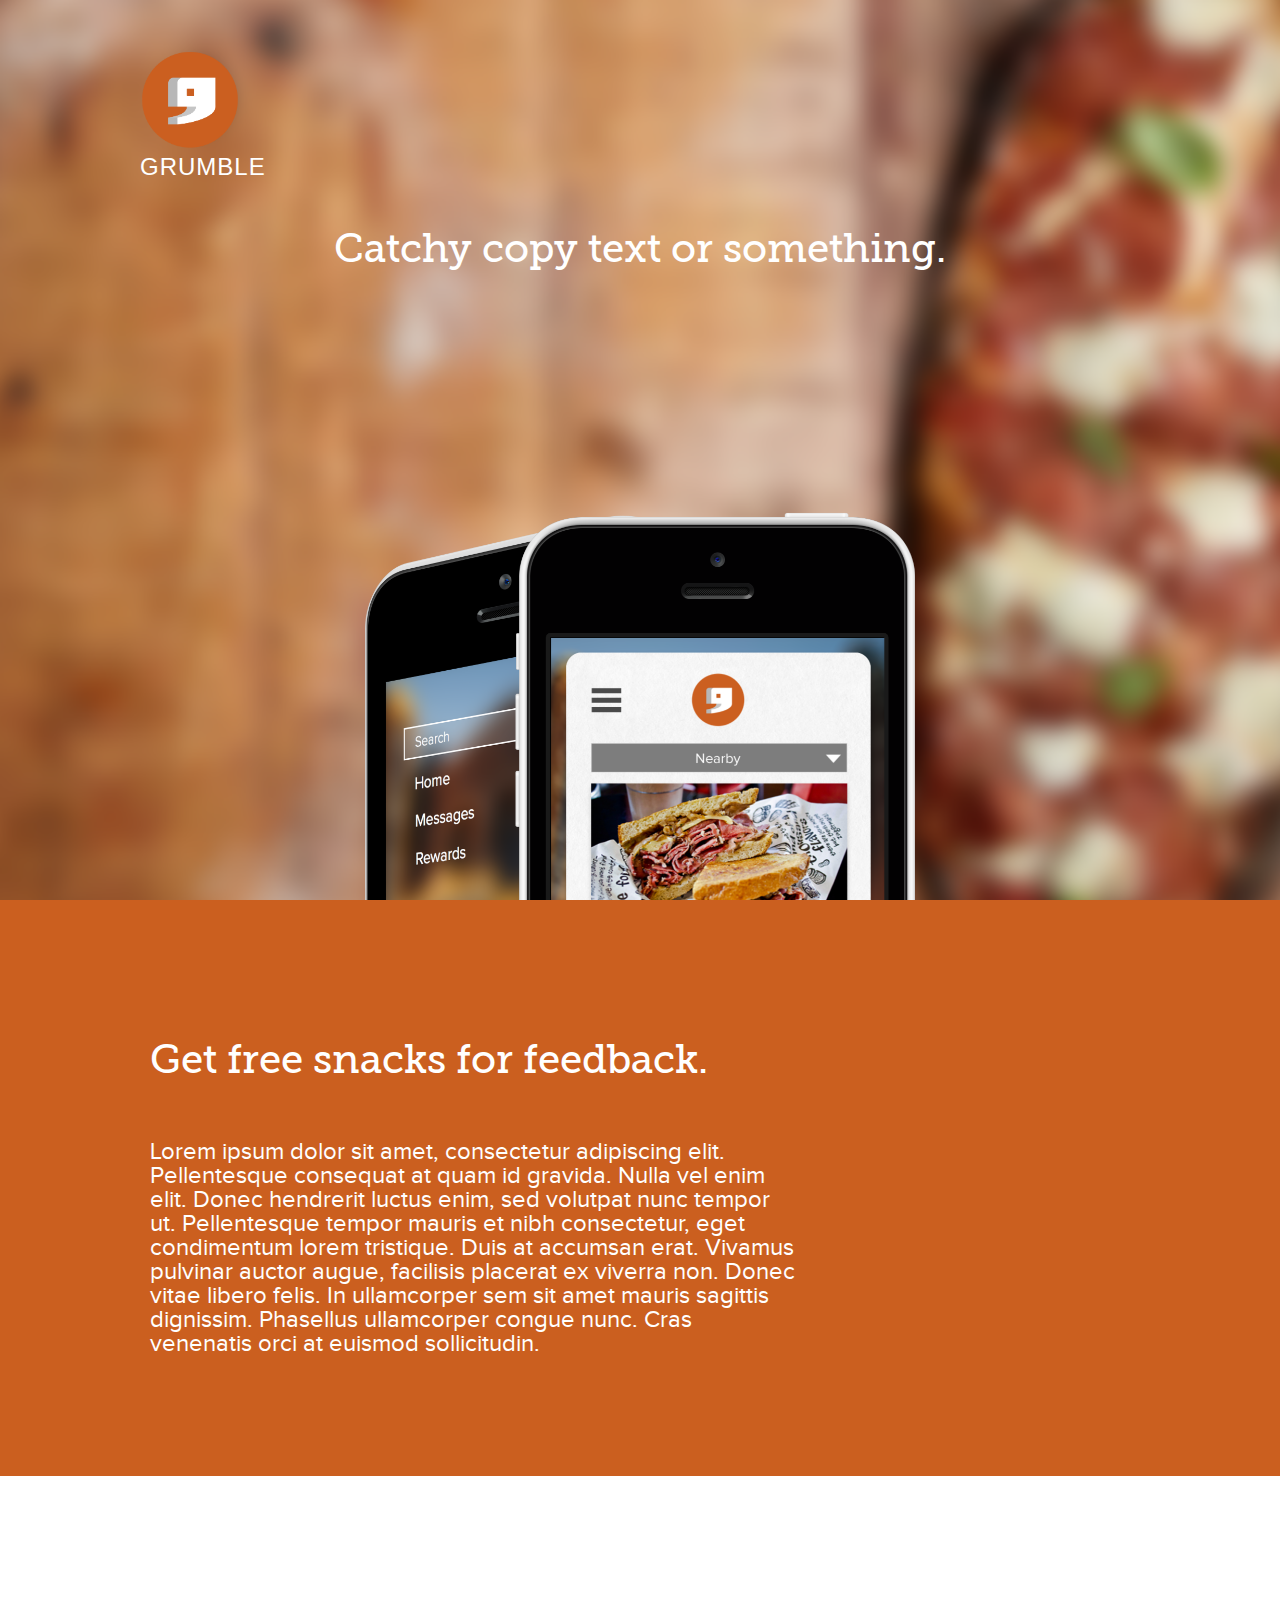
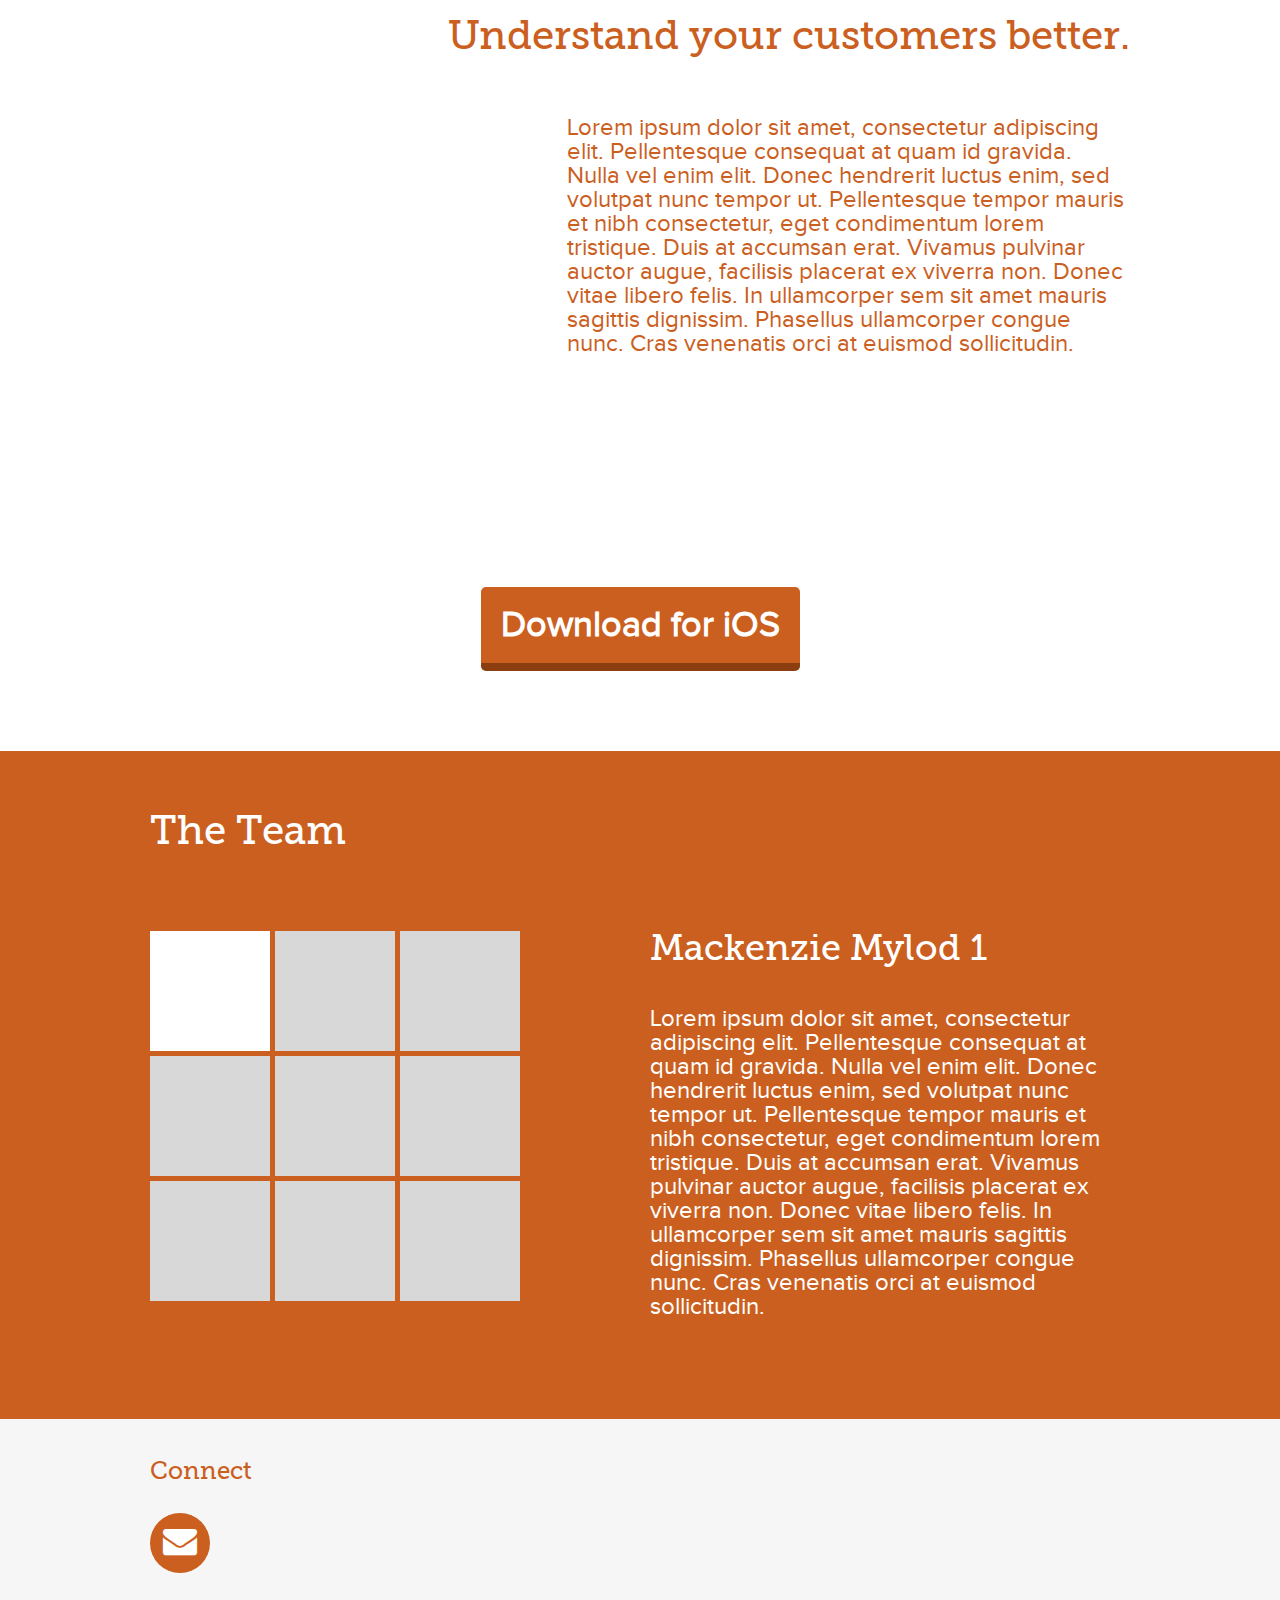
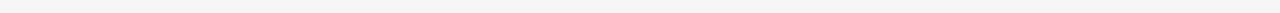
==== commit 835a2f60: "update Grumble preview" ====
--- a/grumble/index.html
+++ b/grumble/index.html
@@ -23,7 +23,7 @@
 <section class="hero" id="hero">
 
   <div class="header clearfix">
-    <div class="container">
+    <div class="container center-md">
       <div class="logo-container">
         <img src="images/logo.png" alt="Grumble logo" class="logo">
         <h4 class="name">Grumble</h4>
--- a/grumble/css/main.min.css
+++ b/grumble/css/main.min.css
@@ -1,4 +1,4 @@
 ﻿html,body,div,span,applet,object,iframe,h1,h2,h3,h4,h5,h6,p,blockquote,pre,a,abbr,acronym,address,big,cite,code,del,dfn,em,img,ins,kbd,q,s,samp,small,strike,strong,sub,sup,tt,var,b,u,i,center,dl,dt,dd,ol,ul,li,fieldset,form,label,legend,table,caption,tbody,tfoot,thead,tr,th,td,article,aside,canvas,details,embed,figure,figcaption,footer,header,hgroup,menu,nav,output,ruby,section,summary,time,mark,audio,video{margin:0;padding:0;border:0;font-size:100%;font:inherit;vertical-align:baseline}article,aside,details,figcaption,figure,footer,header,hgroup,menu,nav,section{display:block}body{line-height:1}ol,ul{list-style:none}blockquote,q{quotes:none}blockquote:before,blockquote:after,q:before,q:after{content:'';content:none}table{border-collapse:collapse;border-spacing:0}/*!
  *  Font Awesome 4.2.0 by @davegandy - http://fontawesome.io - @fontawesome
  *  License - http://fontawesome.io/license (Font: SIL OFL 1.1, CSS: MIT License)
- */@font-face{font-family:'FontAwesome';src:url("../fonts/fontawesome-webfont.eot?v=4.2.0");src:url("../fonts/fontawesome-webfont.eot?#iefix&v=4.2.0") format("embedded-opentype"),url("../fonts/fontawesome-webfont.woff?v=4.2.0") format("woff"),url("../fonts/fontawesome-webfont.ttf?v=4.2.0") format("truetype"),url("../fonts/fontawesome-webfont.svg?v=4.2.0#fontawesomeregular") format("svg");font-weight:normal;font-style:normal}.fa{display:inline-block;font:normal normal normal 14px/1 FontAwesome;font-size:inherit;text-rendering:auto;-webkit-font-smoothing:antialiased;-moz-osx-font-smoothing:grayscale}.fa-lg{font-size:1.33333em;line-height:0.75em;vertical-align:-15%}.fa-2x{font-size:2em}.fa-3x{font-size:3em}.fa-4x{font-size:4em}.fa-5x{font-size:5em}.fa-fw{width:1.28571em;text-align:center}.fa-ul{padding-left:0;margin-left:2.14286em;list-style-type:none}.fa-ul>li{position:relative}.fa-li{position:absolute;left:-2.14286em;width:2.14286em;top:0.14286em;text-align:center}.fa-li.fa-lg{left:-1.85714em}.fa-border{padding:.2em .25em .15em;border:solid 0.08em #eee;border-radius:.1em}.pull-right{float:right}.pull-left{float:left}.fa.pull-left{margin-right:.3em}.fa.pull-right{margin-left:.3em}.fa-spin{-webkit-animation:fa-spin 2s infinite linear;animation:fa-spin 2s infinite linear}@-webkit-keyframes fa-spin{0%{-webkit-transform:rotate(0deg);transform:rotate(0deg)}100%{-webkit-transform:rotate(359deg);transform:rotate(359deg)}}@keyframes fa-spin{0%{-webkit-transform:rotate(0deg);transform:rotate(0deg)}100%{-webkit-transform:rotate(359deg);transform:rotate(359deg)}}.fa-rotate-90{filter:progid:DXImageTransform.Microsoft.BasicImage(rotation=1);-webkit-transform:rotate(90deg);-ms-transform:rotate(90deg);transform:rotate(90deg)}.fa-rotate-180{filter:progid:DXImageTransform.Microsoft.BasicImage(rotation=2);-webkit-transform:rotate(180deg);-ms-transform:rotate(180deg);transform:rotate(180deg)}.fa-rotate-270{filter:progid:DXImageTransform.Microsoft.BasicImage(rotation=3);-webkit-transform:rotate(270deg);-ms-transform:rotate(270deg);transform:rotate(270deg)}.fa-flip-horizontal{filter:progid:DXImageTransform.Microsoft.BasicImage(rotation=0);-webkit-transform:scale(-1, 1);-ms-transform:scale(-1, 1);transform:scale(-1, 1)}.fa-flip-vertical{filter:progid:DXImageTransform.Microsoft.BasicImage(rotation=2);-webkit-transform:scale(1, -1);-ms-transform:scale(1, -1);transform:scale(1, -1)}:root .fa-rotate-90,:root .fa-rotate-180,:root .fa-rotate-270,:root .fa-flip-horizontal,:root .fa-flip-vertical{filter:none}.fa-stack{position:relative;display:inline-block;width:2em;height:2em;line-height:2em;vertical-align:middle}.fa-stack-1x,.fa-stack-2x{position:absolute;left:0;width:100%;text-align:center}.fa-stack-1x{line-height:inherit}.fa-stack-2x{font-size:2em}.fa-inverse{color:#fff}.fa-glass:before{content:""}.fa-music:before{content:""}.fa-search:before{content:""}.fa-envelope-o:before{content:""}.fa-heart:before{content:""}.fa-star:before{content:""}.fa-star-o:before{content:""}.fa-user:before{content:""}.fa-film:before{content:""}.fa-th-large:before{content:""}.fa-th:before{content:""}.fa-th-list:before{content:""}.fa-check:before{content:""}.fa-remove:before,.fa-close:before,.fa-times:before{content:""}.fa-search-plus:before{content:""}.fa-search-minus:before{content:""}.fa-power-off:before{content:""}.fa-signal:before{content:""}.fa-gear:before,.fa-cog:before{content:""}.fa-trash-o:before{content:""}.fa-home:before{content:""}.fa-file-o:before{content:""}.fa-clock-o:before{content:""}.fa-road:before{content:""}.fa-download:before{content:""}.fa-arrow-circle-o-down:before{content:""}.fa-arrow-circle-o-up:before{content:""}.fa-inbox:before{content:""}.fa-play-circle-o:before{content:""}.fa-rotate-right:before,.fa-repeat:before{content:""}.fa-refresh:before{content:""}.fa-list-alt:before{content:""}.fa-lock:before{content:""}.fa-flag:before{content:""}.fa-headphones:before{content:""}.fa-volume-off:before{content:""}.fa-volume-down:before{content:""}.fa-volume-up:before{content:""}.fa-qrcode:before{content:""}.fa-barcode:before{content:""}.fa-tag:before{content:""}.fa-tags:before{content:""}.fa-book:before{content:""}.fa-bookmark:before{content:""}.fa-print:before{content:""}.fa-camera:before{content:""}.fa-font:before{content:""}.fa-bold:before{content:""}.fa-italic:before{content:""}.fa-text-height:before{content:""}.fa-text-width:before{content:""}.fa-align-left:before{content:""}.fa-align-center:before{content:""}.fa-align-right:before{content:""}.fa-align-justify:before{content:""}.fa-list:before{content:""}.fa-dedent:before,.fa-outdent:before{content:""}.fa-indent:before{content:""}.fa-video-camera:before{content:""}.fa-photo:before,.fa-image:before,.fa-picture-o:before{content:""}.fa-pencil:before{content:""}.fa-map-marker:before{content:""}.fa-adjust:before{content:""}.fa-tint:before{content:""}.fa-edit:before,.fa-pencil-square-o:before{content:""}.fa-share-square-o:before{content:""}.fa-check-square-o:before{content:""}.fa-arrows:before{content:""}.fa-step-backward:before{content:""}.fa-fast-backward:before{content:""}.fa-backward:before{content:""}.fa-play:before{content:""}.fa-pause:before{content:""}.fa-stop:before{content:""}.fa-forward:before{content:""}.fa-fast-forward:before{content:""}.fa-step-forward:before{content:""}.fa-eject:before{content:""}.fa-chevron-left:before{content:""}.fa-chevron-right:before{content:""}.fa-plus-circle:before{content:""}.fa-minus-circle:before{content:""}.fa-times-circle:before{content:""}.fa-check-circle:before{content:""}.fa-question-circle:before{content:""}.fa-info-circle:before{content:""}.fa-crosshairs:before{content:""}.fa-times-circle-o:before{content:""}.fa-check-circle-o:before{content:""}.fa-ban:before{content:""}.fa-arrow-left:before{content:""}.fa-arrow-right:before{content:""}.fa-arrow-up:before{content:""}.fa-arrow-down:before{content:""}.fa-mail-forward:before,.fa-share:before{content:""}.fa-expand:before{content:""}.fa-compress:before{content:""}.fa-plus:before{content:""}.fa-minus:before{content:""}.fa-asterisk:before{content:""}.fa-exclamation-circle:before{content:""}.fa-gift:before{content:""}.fa-leaf:before{content:""}.fa-fire:before{content:""}.fa-eye:before{content:""}.fa-eye-slash:before{content:""}.fa-warning:before,.fa-exclamation-triangle:before{content:""}.fa-plane:before{content:""}.fa-calendar:before{content:""}.fa-random:before{content:""}.fa-comment:before{content:""}.fa-magnet:before{content:""}.fa-chevron-up:before{content:""}.fa-chevron-down:before{content:""}.fa-retweet:before{content:""}.fa-shopping-cart:before{content:""}.fa-folder:before{content:""}.fa-folder-open:before{content:""}.fa-arrows-v:before{content:""}.fa-arrows-h:before{content:""}.fa-bar-chart-o:before,.fa-bar-chart:before{content:""}.fa-twitter-square:before{content:""}.fa-facebook-square:before{content:""}.fa-camera-retro:before{content:""}.fa-key:before{content:""}.fa-gears:before,.fa-cogs:before{content:""}.fa-comments:before{content:""}.fa-thumbs-o-up:before{content:""}.fa-thumbs-o-down:before{content:""}.fa-star-half:before{content:""}.fa-heart-o:before{content:""}.fa-sign-out:before{content:""}.fa-linkedin-square:before{content:""}.fa-thumb-tack:before{content:""}.fa-external-link:before{content:""}.fa-sign-in:before{content:""}.fa-trophy:before{content:""}.fa-github-square:before{content:""}.fa-upload:before{content:""}.fa-lemon-o:before{content:""}.fa-phone:before{content:""}.fa-square-o:before{content:""}.fa-bookmark-o:before{content:""}.fa-phone-square:before{content:""}.fa-twitter:before{content:""}.fa-facebook:before{content:""}.fa-github:before{content:""}.fa-unlock:before{content:""}.fa-credit-card:before{content:""}.fa-rss:before{content:""}.fa-hdd-o:before{content:""}.fa-bullhorn:before{content:""}.fa-bell:before{content:""}.fa-certificate:before{content:""}.fa-hand-o-right:before{content:""}.fa-hand-o-left:before{content:""}.fa-hand-o-up:before{content:""}.fa-hand-o-down:before{content:""}.fa-arrow-circle-left:before{content:""}.fa-arrow-circle-right:before{content:""}.fa-arrow-circle-up:before{content:""}.fa-arrow-circle-down:before{content:""}.fa-globe:before{content:""}.fa-wrench:before{content:""}.fa-tasks:before{content:""}.fa-filter:before{content:""}.fa-briefcase:before{content:""}.fa-arrows-alt:before{content:""}.fa-group:before,.fa-users:before{content:""}.fa-chain:before,.fa-link:before{content:""}.fa-cloud:before{content:""}.fa-flask:before{content:""}.fa-cut:before,.fa-scissors:before{content:""}.fa-copy:before,.fa-files-o:before{content:""}.fa-paperclip:before{content:""}.fa-save:before,.fa-floppy-o:before{content:""}.fa-square:before{content:""}.fa-navicon:before,.fa-reorder:before,.fa-bars:before{content:""}.fa-list-ul:before{content:""}.fa-list-ol:before{content:""}.fa-strikethrough:before{content:""}.fa-underline:before{content:""}.fa-table:before{content:""}.fa-magic:before{content:""}.fa-truck:before{content:""}.fa-pinterest:before{content:""}.fa-pinterest-square:before{content:""}.fa-google-plus-square:before{content:""}.fa-google-plus:before{content:""}.fa-money:before{content:""}.fa-caret-down:before{content:""}.fa-caret-up:before{content:""}.fa-caret-left:before{content:""}.fa-caret-right:before{content:""}.fa-columns:before{content:""}.fa-unsorted:before,.fa-sort:before{content:""}.fa-sort-down:before,.fa-sort-desc:before{content:""}.fa-sort-up:before,.fa-sort-asc:before{content:""}.fa-envelope:before{content:""}.fa-linkedin:before{content:""}.fa-rotate-left:before,.fa-undo:before{content:""}.fa-legal:before,.fa-gavel:before{content:""}.fa-dashboard:before,.fa-tachometer:before{content:""}.fa-comment-o:before{content:""}.fa-comments-o:before{content:""}.fa-flash:before,.fa-bolt:before{content:""}.fa-sitemap:before{content:""}.fa-umbrella:before{content:""}.fa-paste:before,.fa-clipboard:before{content:""}.fa-lightbulb-o:before{content:""}.fa-exchange:before{content:""}.fa-cloud-download:before{content:""}.fa-cloud-upload:before{content:""}.fa-user-md:before{content:""}.fa-stethoscope:before{content:""}.fa-suitcase:before{content:""}.fa-bell-o:before{content:""}.fa-coffee:before{content:""}.fa-cutlery:before{content:""}.fa-file-text-o:before{content:""}.fa-building-o:before{content:""}.fa-hospital-o:before{content:""}.fa-ambulance:before{content:""}.fa-medkit:before{content:""}.fa-fighter-jet:before{content:""}.fa-beer:before{content:""}.fa-h-square:before{content:""}.fa-plus-square:before{content:""}.fa-angle-double-left:before{content:""}.fa-angle-double-right:before{content:""}.fa-angle-double-up:before{content:""}.fa-angle-double-down:before{content:""}.fa-angle-left:before{content:""}.fa-angle-right:before{content:""}.fa-angle-up:before{content:""}.fa-angle-down:before{content:""}.fa-desktop:before{content:""}.fa-laptop:before{content:""}.fa-tablet:before{content:""}.fa-mobile-phone:before,.fa-mobile:before{content:""}.fa-circle-o:before{content:""}.fa-quote-left:before{content:""}.fa-quote-right:before{content:""}.fa-spinner:before{content:""}.fa-circle:before{content:""}.fa-mail-reply:before,.fa-reply:before{content:""}.fa-github-alt:before{content:""}.fa-folder-o:before{content:""}.fa-folder-open-o:before{content:""}.fa-smile-o:before{content:""}.fa-frown-o:before{content:""}.fa-meh-o:before{content:""}.fa-gamepad:before{content:""}.fa-keyboard-o:before{content:""}.fa-flag-o:before{content:""}.fa-flag-checkered:before{content:""}.fa-terminal:before{content:""}.fa-code:before{content:""}.fa-mail-reply-all:before,.fa-reply-all:before{content:""}.fa-star-half-empty:before,.fa-star-half-full:before,.fa-star-half-o:before{content:""}.fa-location-arrow:before{content:""}.fa-crop:before{content:""}.fa-code-fork:before{content:""}.fa-unlink:before,.fa-chain-broken:before{content:""}.fa-question:before{content:""}.fa-info:before{content:""}.fa-exclamation:before{content:""}.fa-superscript:before{content:""}.fa-subscript:before{content:""}.fa-eraser:before{content:""}.fa-puzzle-piece:before{content:""}.fa-microphone:before{content:""}.fa-microphone-slash:before{content:""}.fa-shield:before{content:""}.fa-calendar-o:before{content:""}.fa-fire-extinguisher:before{content:""}.fa-rocket:before{content:""}.fa-maxcdn:before{content:""}.fa-chevron-circle-left:before{content:""}.fa-chevron-circle-right:before{content:""}.fa-chevron-circle-up:before{content:""}.fa-chevron-circle-down:before{content:""}.fa-html5:before{content:""}.fa-css3:before{content:""}.fa-anchor:before{content:""}.fa-unlock-alt:before{content:""}.fa-bullseye:before{content:""}.fa-ellipsis-h:before{content:""}.fa-ellipsis-v:before{content:""}.fa-rss-square:before{content:""}.fa-play-circle:before{content:""}.fa-ticket:before{content:""}.fa-minus-square:before{content:""}.fa-minus-square-o:before{content:""}.fa-level-up:before{content:""}.fa-level-down:before{content:""}.fa-check-square:before{content:""}.fa-pencil-square:before{content:""}.fa-external-link-square:before{content:""}.fa-share-square:before{content:""}.fa-compass:before{content:""}.fa-toggle-down:before,.fa-caret-square-o-down:before{content:""}.fa-toggle-up:before,.fa-caret-square-o-up:before{content:""}.fa-toggle-right:before,.fa-caret-square-o-right:before{content:""}.fa-euro:before,.fa-eur:before{content:""}.fa-gbp:before{content:""}.fa-dollar:before,.fa-usd:before{content:""}.fa-rupee:before,.fa-inr:before{content:""}.fa-cny:before,.fa-rmb:before,.fa-yen:before,.fa-jpy:before{content:""}.fa-ruble:before,.fa-rouble:before,.fa-rub:before{content:""}.fa-won:before,.fa-krw:before{content:""}.fa-bitcoin:before,.fa-btc:before{content:""}.fa-file:before{content:""}.fa-file-text:before{content:""}.fa-sort-alpha-asc:before{content:""}.fa-sort-alpha-desc:before{content:""}.fa-sort-amount-asc:before{content:""}.fa-sort-amount-desc:before{content:""}.fa-sort-numeric-asc:before{content:""}.fa-sort-numeric-desc:before{content:""}.fa-thumbs-up:before{content:""}.fa-thumbs-down:before{content:""}.fa-youtube-square:before{content:""}.fa-youtube:before{content:""}.fa-xing:before{content:""}.fa-xing-square:before{content:""}.fa-youtube-play:before{content:""}.fa-dropbox:before{content:""}.fa-stack-overflow:before{content:""}.fa-instagram:before{content:""}.fa-flickr:before{content:""}.fa-adn:before{content:""}.fa-bitbucket:before{content:""}.fa-bitbucket-square:before{content:""}.fa-tumblr:before{content:""}.fa-tumblr-square:before{content:""}.fa-long-arrow-down:before{content:""}.fa-long-arrow-up:before{content:""}.fa-long-arrow-left:before{content:""}.fa-long-arrow-right:before{content:""}.fa-apple:before{content:""}.fa-windows:before{content:""}.fa-android:before{content:""}.fa-linux:before{content:""}.fa-dribbble:before{content:""}.fa-skype:before{content:""}.fa-foursquare:before{content:""}.fa-trello:before{content:""}.fa-female:before{content:""}.fa-male:before{content:""}.fa-gittip:before{content:""}.fa-sun-o:before{content:""}.fa-moon-o:before{content:""}.fa-archive:before{content:""}.fa-bug:before{content:""}.fa-vk:before{content:""}.fa-weibo:before{content:""}.fa-renren:before{content:""}.fa-pagelines:before{content:""}.fa-stack-exchange:before{content:""}.fa-arrow-circle-o-right:before{content:""}.fa-arrow-circle-o-left:before{content:""}.fa-toggle-left:before,.fa-caret-square-o-left:before{content:""}.fa-dot-circle-o:before{content:""}.fa-wheelchair:before{content:""}.fa-vimeo-square:before{content:""}.fa-turkish-lira:before,.fa-try:before{content:""}.fa-plus-square-o:before{content:""}.fa-space-shuttle:before{content:""}.fa-slack:before{content:""}.fa-envelope-square:before{content:""}.fa-wordpress:before{content:""}.fa-openid:before{content:""}.fa-institution:before,.fa-bank:before,.fa-university:before{content:""}.fa-mortar-board:before,.fa-graduation-cap:before{content:""}.fa-yahoo:before{content:""}.fa-google:before{content:""}.fa-reddit:before{content:""}.fa-reddit-square:before{content:""}.fa-stumbleupon-circle:before{content:""}.fa-stumbleupon:before{content:""}.fa-delicious:before{content:""}.fa-digg:before{content:""}.fa-pied-piper:before{content:""}.fa-pied-piper-alt:before{content:""}.fa-drupal:before{content:""}.fa-joomla:before{content:""}.fa-language:before{content:""}.fa-fax:before{content:""}.fa-building:before{content:""}.fa-child:before{content:""}.fa-paw:before{content:""}.fa-spoon:before{content:""}.fa-cube:before{content:""}.fa-cubes:before{content:""}.fa-behance:before{content:""}.fa-behance-square:before{content:""}.fa-steam:before{content:""}.fa-steam-square:before{content:""}.fa-recycle:before{content:""}.fa-automobile:before,.fa-car:before{content:""}.fa-cab:before,.fa-taxi:before{content:""}.fa-tree:before{content:""}.fa-spotify:before{content:""}.fa-deviantart:before{content:""}.fa-soundcloud:before{content:""}.fa-database:before{content:""}.fa-file-pdf-o:before{content:""}.fa-file-word-o:before{content:""}.fa-file-excel-o:before{content:""}.fa-file-powerpoint-o:before{content:""}.fa-file-photo-o:before,.fa-file-picture-o:before,.fa-file-image-o:before{content:""}.fa-file-zip-o:before,.fa-file-archive-o:before{content:""}.fa-file-sound-o:before,.fa-file-audio-o:before{content:""}.fa-file-movie-o:before,.fa-file-video-o:before{content:""}.fa-file-code-o:before{content:""}.fa-vine:before{content:""}.fa-codepen:before{content:""}.fa-jsfiddle:before{content:""}.fa-life-bouy:before,.fa-life-buoy:before,.fa-life-saver:before,.fa-support:before,.fa-life-ring:before{content:""}.fa-circle-o-notch:before{content:""}.fa-ra:before,.fa-rebel:before{content:""}.fa-ge:before,.fa-empire:before{content:""}.fa-git-square:before{content:""}.fa-git:before{content:""}.fa-hacker-news:before{content:""}.fa-tencent-weibo:before{content:""}.fa-qq:before{content:""}.fa-wechat:before,.fa-weixin:before{content:""}.fa-send:before,.fa-paper-plane:before{content:""}.fa-send-o:before,.fa-paper-plane-o:before{content:""}.fa-history:before{content:""}.fa-circle-thin:before{content:""}.fa-header:before{content:""}.fa-paragraph:before{content:""}.fa-sliders:before{content:""}.fa-share-alt:before{content:""}.fa-share-alt-square:before{content:""}.fa-bomb:before{content:""}.fa-soccer-ball-o:before,.fa-futbol-o:before{content:""}.fa-tty:before{content:""}.fa-binoculars:before{content:""}.fa-plug:before{content:""}.fa-slideshare:before{content:""}.fa-twitch:before{content:""}.fa-yelp:before{content:""}.fa-newspaper-o:before{content:""}.fa-wifi:before{content:""}.fa-calculator:before{content:""}.fa-paypal:before{content:""}.fa-google-wallet:before{content:""}.fa-cc-visa:before{content:""}.fa-cc-mastercard:before{content:""}.fa-cc-discover:before{content:""}.fa-cc-amex:before{content:""}.fa-cc-paypal:before{content:""}.fa-cc-stripe:before{content:""}.fa-bell-slash:before{content:""}.fa-bell-slash-o:before{content:""}.fa-trash:before{content:""}.fa-copyright:before{content:""}.fa-at:before{content:""}.fa-eyedropper:before{content:""}.fa-paint-brush:before{content:""}.fa-birthday-cake:before{content:""}.fa-area-chart:before{content:""}.fa-pie-chart:before{content:""}.fa-line-chart:before{content:""}.fa-lastfm:before{content:""}.fa-lastfm-square:before{content:""}.fa-toggle-off:before{content:""}.fa-toggle-on:before{content:""}.fa-bicycle:before{content:""}.fa-bus:before{content:""}.fa-ioxhost:before{content:""}.fa-angellist:before{content:""}.fa-cc:before{content:""}.fa-shekel:before,.fa-sheqel:before,.fa-ils:before{content:""}.fa-meanpath:before{content:""}@font-face{font-family:'Museo Slab';src:url("../fonts/Museo_Slab_500_2-webfont.eot");src:url("../fonts/Museo_Slab_500_2-webfont.eot?#iefix") format("embedded-opentype"),url("../fonts/Museo_Slab_500_2-webfont.woff2") format("woff2"),url("../fonts/Museo_Slab_500_2-webfont.woff") format("woff"),url("../fonts/Museo_Slab_500_2-webfont.ttf") format("truetype"),url("../fonts/Museo_Slab_500_2-webfont.svg#museo_slab500") format("svg");font-weight:normal;font-style:normal}@font-face{font-family:'Proxima Nova';src:url("../fonts/proximanova-regular-webfont.eot");src:url("../fonts/proximanova-regular-webfont.eot?#iefix") format("embedded-opentype"),url("../fonts/proximanova-regular-webfont.woff") format("woff"),url("../fonts/proximanova-regular-webfont.ttf") format("truetype"),url("../fonts/proximanova-regular-webfont.svg#proxima_nova_rgregular") format("svg");font-weight:normal;font-style:normal}h1,h2,h3,h4,h5,h6{font-family:'Museo Slab', serif}h1{font-size:40px}h2{font-size:36px}h3{font-size:24px}.container:after{content:"";display:table;clear:both}.parent:before,.parent-xs:before,.parent-sm:before,.parent-md:before,.parent-lg:before,.parent:after,.parent-xs:after,.parent-sm:after,.parent-md:after,.parent-lg:after{content:"";display:table}.parent:after,.parent-xs:after,.parent-sm:after,.parent-md:after,.parent-lg:after{clear:both}.parent,.parent-xs,.parent-sm,.parent-md,.parent-lg{zoom:1}.push-0,.push-1,.push-2,.push-3,.push-4,.push-5,.push-6,.push-7,.push-8,.push-9,.push-10,.push-11,.push-12,.push-xs-0,.push-xs-1,.push-xs-2,.push-xs-3,.push-xs-4,.push-xs-5,.push-xs-6,.push-xs-7,.push-xs-8,.push-xs-9,.push-xs-10,.push-xs-11,.push-xs-12,.push-sm-0,.push-sm-1,.push-sm-2,.push-sm-3,.push-sm-4,.push-sm-5,.push-sm-6,.push-sm-7,.push-sm-8,.push-sm-9,.push-sm-10,.push-sm-11,.push-sm-12,.push-md-0,.push-md-1,.push-md-2,.push-md-3,.push-md-4,.push-md-5,.push-md-6,.push-md-7,.push-md-8,.push-md-9,.push-md-10,.push-md-11,.push-md-12,.push-lg-0,.push-lg-1,.push-lg-2,.push-lg-3,.push-lg-4,.push-lg-5,.push-lg-6,.push-lg-7,.push-lg-8,.push-lg-9,.push-lg-10,.push-lg-11,.push-lg-12,.pull-0,.pull-1,.pull-2,.pull-3,.pull-4,.pull-5,.pull-6,.pull-7,.pull-8,.pull-9,.pull-10,.pull-11,.pull-12,.pull-xs-0,.pull-xs-1,.pull-xs-2,.pull-xs-3,.pull-xs-4,.pull-xs-5,.pull-xs-6,.pull-xs-7,.pull-xs-8,.pull-xs-9,.pull-xs-10,.pull-xs-11,.pull-xs-12,.pull-sm-0,.pull-sm-1,.pull-sm-2,.pull-sm-3,.pull-sm-4,.pull-sm-5,.pull-sm-6,.pull-sm-7,.pull-sm-8,.pull-sm-9,.pull-sm-10,.pull-sm-11,.pull-sm-12,.pull-md-0,.pull-md-1,.pull-md-2,.pull-md-3,.pull-md-4,.pull-md-5,.pull-md-6,.pull-md-7,.pull-md-8,.pull-md-9,.pull-md-10,.pull-md-11,.pull-md-12,.pull-lg-0,.pull-lg-1,.pull-lg-2,.pull-lg-3,.pull-lg-4,.pull-lg-5,.pull-lg-6,.pull-lg-7,.pull-lg-8,.pull-lg-9,.pull-lg-10,.pull-lg-11,.pull-lg-12{position:relative}.container{-webkit-box-sizing:border-box;-moz-box-sizing:border-box;box-sizing:border-box}.parent,.parent-xs,.parent-sm,.parent-md,.parent-lg{-webkit-box-sizing:border-box;-moz-box-sizing:border-box;box-sizing:border-box}.grid-0,.grid-1,.grid-2,.grid-3,.grid-4,.grid-5,.grid-6,.grid-7,.grid-8,.grid-9,.grid-10,.grid-11,.grid-12,.grid-xs-0,.grid-xs-1,.grid-xs-2,.grid-xs-3,.grid-xs-4,.grid-xs-5,.grid-xs-6,.grid-xs-7,.grid-xs-8,.grid-xs-9,.grid-xs-10,.grid-xs-11,.grid-xs-12,.grid-sm-0,.grid-sm-1,.grid-sm-2,.grid-sm-3,.grid-sm-4,.grid-sm-5,.grid-sm-6,.grid-sm-7,.grid-sm-8,.grid-sm-9,.grid-sm-10,.grid-sm-11,.grid-sm-12,.grid-md-0,.grid-md-1,.grid-md-2,.grid-md-3,.grid-md-4,.grid-md-5,.grid-md-6,.grid-md-7,.grid-md-8,.grid-md-9,.grid-md-10,.grid-md-11,.grid-md-12,.grid-lg-0,.grid-lg-1,.grid-lg-2,.grid-lg-3,.grid-lg-4,.grid-lg-5,.grid-lg-6,.grid-lg-7,.grid-lg-8,.grid-lg-9,.grid-lg-10,.grid-lg-11,.grid-lg-12{display:inline-block;min-height:1px;-webkit-box-sizing:border-box;-moz-box-sizing:border-box;box-sizing:border-box}@media screen and (max-width: 400px){@-ms-viewport{width:device-width}}#gridle-settings{content:'{ "version" : "1.3.32", "states" : { "retina":{ "query" : "(-webkit-min-device-pixel-ratio: 2), (min-resolution: 192dpi), (min-resolution: 2dppx)", "classes" : false, "name" : "retina", "_gridle" : true }, "tv":{ "query" : "only tv", "classes" : false, "name" : "tv", "_gridle" : true }, "print":{ "query" : "only print", "classes" : false, "name" : "print", "_gridle" : true }, "portrait":{ "query" : "only screen and (orientation: portrait)", "classes" : false, "name" : "portrait", "_gridle" : true }, "landscape":{ "query" : "only screen and (orientation: landscape)", "classes" : false, "name" : "landscape", "_gridle" : true }, "default":{ "name" : "default", "min-width" : null, "max-width" : null, "query" : null, "classes" : true, "context" : "12", "gutter-width" : "20px", "direction" : "ltr", "name-multiplicator" : "1", "debug" : false, "debug-show-class-names" : true, "ie7-support" : false, "html-states-classes" : true, "generate-push-classes" : true, "generate-pull-classes" : true, "generate-prefix-classes" : true, "generate-suffix-classes" : true, "generate-helpers-classes" : true, "_gridle" : true }, "xs":{ "name" : "xs", "min-width" : null, "max-width" : "768px", "query" : "screen and (max-width: 768px)", "classes" : true, "context" : "12", "gutter-width" : "20px", "direction" : "ltr", "name-multiplicator" : "1", "debug" : false, "debug-show-class-names" : true, "ie7-support" : false, "html-states-classes" : true, "generate-push-classes" : true, "generate-pull-classes" : true, "generate-prefix-classes" : true, "generate-suffix-classes" : true, "generate-helpers-classes" : true, "_gridle" : true }, "sm":{ "name" : "sm", "min-width" : "768px", "max-width" : null, "query" : "screen and (min-width: 768px)", "classes" : true, "context" : "12", "gutter-width" : "20px", "direction" : "ltr", "name-multiplicator" : "1", "debug" : false, "debug-show-class-names" : true, "ie7-support" : false, "html-states-classes" : true, "generate-push-classes" : true, "generate-pull-classes" : true, "generate-prefix-classes" : true, "generate-suffix-classes" : true, "generate-helpers-classes" : true, "_gridle" : true }, "md":{ "name" : "md", "min-width" : "992px", "max-width" : null, "query" : "screen and (min-width: 992px)", "classes" : true, "context" : "12", "gutter-width" : "20px", "direction" : "ltr", "name-multiplicator" : "1", "debug" : false, "debug-show-class-names" : true, "ie7-support" : false, "html-states-classes" : true, "generate-push-classes" : true, "generate-pull-classes" : true, "generate-prefix-classes" : true, "generate-suffix-classes" : true, "generate-helpers-classes" : true, "_gridle" : true }, "lg":{ "name" : "lg", "min-width" : "1200px", "max-width" : null, "query" : "screen and (min-width: 1200px)", "classes" : true, "context" : "12", "gutter-width" : "20px", "direction" : "ltr", "name-multiplicator" : "1", "debug" : false, "debug-show-class-names" : true, "ie7-support" : false, "html-states-classes" : true, "generate-push-classes" : true, "generate-pull-classes" : true, "generate-prefix-classes" : true, "generate-suffix-classes" : true, "generate-helpers-classes" : true, "_gridle" : true }} }'}.grid-0,.grid-1,.grid-2,.grid-3,.grid-4,.grid-5,.grid-6,.grid-7,.grid-8,.grid-9,.grid-10,.grid-11,.grid-12,.grid-xs-0,.grid-xs-1,.grid-xs-2,.grid-xs-3,.grid-xs-4,.grid-xs-5,.grid-xs-6,.grid-xs-7,.grid-xs-8,.grid-xs-9,.grid-xs-10,.grid-xs-11,.grid-xs-12,.grid-sm-0,.grid-sm-1,.grid-sm-2,.grid-sm-3,.grid-sm-4,.grid-sm-5,.grid-sm-6,.grid-sm-7,.grid-sm-8,.grid-sm-9,.grid-sm-10,.grid-sm-11,.grid-sm-12,.grid-md-0,.grid-md-1,.grid-md-2,.grid-md-3,.grid-md-4,.grid-md-5,.grid-md-6,.grid-md-7,.grid-md-8,.grid-md-9,.grid-md-10,.grid-md-11,.grid-md-12,.grid-lg-0,.grid-lg-1,.grid-lg-2,.grid-lg-3,.grid-lg-4,.grid-lg-5,.grid-lg-6,.grid-lg-7,.grid-lg-8,.grid-lg-9,.grid-lg-10,.grid-lg-11,.grid-lg-12{float:left;direction:ltr;padding-left:10px;padding-right:10px}html.default .grid-0,html.default .grid-1,html.default .grid-2,html.default .grid-3,html.default .grid-4,html.default .grid-5,html.default .grid-6,html.default .grid-7,html.default .grid-8,html.default .grid-9,html.default .grid-10,html.default .grid-11,html.default .grid-12,html.default .grid-xs-0,html.default .grid-xs-1,html.default .grid-xs-2,html.default .grid-xs-3,html.default .grid-xs-4,html.default .grid-xs-5,html.default .grid-xs-6,html.default .grid-xs-7,html.default .grid-xs-8,html.default .grid-xs-9,html.default .grid-xs-10,html.default .grid-xs-11,html.default .grid-xs-12,html.default .grid-sm-0,html.default .grid-sm-1,html.default .grid-sm-2,html.default .grid-sm-3,html.default .grid-sm-4,html.default .grid-sm-5,html.default .grid-sm-6,html.default .grid-sm-7,html.default .grid-sm-8,html.default .grid-sm-9,html.default .grid-sm-10,html.default .grid-sm-11,html.default .grid-sm-12,html.default .grid-md-0,html.default .grid-md-1,html.default .grid-md-2,html.default .grid-md-3,html.default .grid-md-4,html.default .grid-md-5,html.default .grid-md-6,html.default .grid-md-7,html.default .grid-md-8,html.default .grid-md-9,html.default .grid-md-10,html.default .grid-md-11,html.default .grid-md-12,html.default .grid-lg-0,html.default .grid-lg-1,html.default .grid-lg-2,html.default .grid-lg-3,html.default .grid-lg-4,html.default .grid-lg-5,html.default .grid-lg-6,html.default .grid-lg-7,html.default .grid-lg-8,html.default .grid-lg-9,html.default .grid-lg-10,html.default .grid-lg-11,html.default .grid-lg-12{float:left;direction:ltr;padding-left:10px;padding-right:10px}html.xs .grid-0,html.xs .grid-1,html.xs .grid-2,html.xs .grid-3,html.xs .grid-4,html.xs .grid-5,html.xs .grid-6,html.xs .grid-7,html.xs .grid-8,html.xs .grid-9,html.xs .grid-10,html.xs .grid-11,html.xs .grid-12,html.xs .grid-xs-0,html.xs .grid-xs-1,html.xs .grid-xs-2,html.xs .grid-xs-3,html.xs .grid-xs-4,html.xs .grid-xs-5,html.xs .grid-xs-6,html.xs .grid-xs-7,html.xs .grid-xs-8,html.xs .grid-xs-9,html.xs .grid-xs-10,html.xs .grid-xs-11,html.xs .grid-xs-12,html.xs .grid-sm-0,html.xs .grid-sm-1,html.xs .grid-sm-2,html.xs .grid-sm-3,html.xs .grid-sm-4,html.xs .grid-sm-5,html.xs .grid-sm-6,html.xs .grid-sm-7,html.xs .grid-sm-8,html.xs .grid-sm-9,html.xs .grid-sm-10,html.xs .grid-sm-11,html.xs .grid-sm-12,html.xs .grid-md-0,html.xs .grid-md-1,html.xs .grid-md-2,html.xs .grid-md-3,html.xs .grid-md-4,html.xs .grid-md-5,html.xs .grid-md-6,html.xs .grid-md-7,html.xs .grid-md-8,html.xs .grid-md-9,html.xs .grid-md-10,html.xs .grid-md-11,html.xs .grid-md-12,html.xs .grid-lg-0,html.xs .grid-lg-1,html.xs .grid-lg-2,html.xs .grid-lg-3,html.xs .grid-lg-4,html.xs .grid-lg-5,html.xs .grid-lg-6,html.xs .grid-lg-7,html.xs .grid-lg-8,html.xs .grid-lg-9,html.xs .grid-lg-10,html.xs .grid-lg-11,html.xs .grid-lg-12{float:left;direction:ltr;padding-left:10px;padding-right:10px}@media screen and (max-width: 768px){.grid-0,.grid-1,.grid-2,.grid-3,.grid-4,.grid-5,.grid-6,.grid-7,.grid-8,.grid-9,.grid-10,.grid-11,.grid-12,.grid-xs-0,.grid-xs-1,.grid-xs-2,.grid-xs-3,.grid-xs-4,.grid-xs-5,.grid-xs-6,.grid-xs-7,.grid-xs-8,.grid-xs-9,.grid-xs-10,.grid-xs-11,.grid-xs-12,.grid-sm-0,.grid-sm-1,.grid-sm-2,.grid-sm-3,.grid-sm-4,.grid-sm-5,.grid-sm-6,.grid-sm-7,.grid-sm-8,.grid-sm-9,.grid-sm-10,.grid-sm-11,.grid-sm-12,.grid-md-0,.grid-md-1,.grid-md-2,.grid-md-3,.grid-md-4,.grid-md-5,.grid-md-6,.grid-md-7,.grid-md-8,.grid-md-9,.grid-md-10,.grid-md-11,.grid-md-12,.grid-lg-0,.grid-lg-1,.grid-lg-2,.grid-lg-3,.grid-lg-4,.grid-lg-5,.grid-lg-6,.grid-lg-7,.grid-lg-8,.grid-lg-9,.grid-lg-10,.grid-lg-11,.grid-lg-12{float:left;direction:ltr;padding-left:10px;padding-right:10px}}html.sm .grid-0,html.sm .grid-1,html.sm .grid-2,html.sm .grid-3,html.sm .grid-4,html.sm .grid-5,html.sm .grid-6,html.sm .grid-7,html.sm .grid-8,html.sm .grid-9,html.sm .grid-10,html.sm .grid-11,html.sm .grid-12,html.sm .grid-xs-0,html.sm .grid-xs-1,html.sm .grid-xs-2,html.sm .grid-xs-3,html.sm .grid-xs-4,html.sm .grid-xs-5,html.sm .grid-xs-6,html.sm .grid-xs-7,html.sm .grid-xs-8,html.sm .grid-xs-9,html.sm .grid-xs-10,html.sm .grid-xs-11,html.sm .grid-xs-12,html.sm .grid-sm-0,html.sm .grid-sm-1,html.sm .grid-sm-2,html.sm .grid-sm-3,html.sm .grid-sm-4,html.sm .grid-sm-5,html.sm .grid-sm-6,html.sm .grid-sm-7,html.sm .grid-sm-8,html.sm .grid-sm-9,html.sm .grid-sm-10,html.sm .grid-sm-11,html.sm .grid-sm-12,html.sm .grid-md-0,html.sm .grid-md-1,html.sm .grid-md-2,html.sm .grid-md-3,html.sm .grid-md-4,html.sm .grid-md-5,html.sm .grid-md-6,html.sm .grid-md-7,html.sm .grid-md-8,html.sm .grid-md-9,html.sm .grid-md-10,html.sm .grid-md-11,html.sm .grid-md-12,html.sm .grid-lg-0,html.sm .grid-lg-1,html.sm .grid-lg-2,html.sm .grid-lg-3,html.sm .grid-lg-4,html.sm .grid-lg-5,html.sm .grid-lg-6,html.sm .grid-lg-7,html.sm .grid-lg-8,html.sm .grid-lg-9,html.sm .grid-lg-10,html.sm .grid-lg-11,html.sm .grid-lg-12{float:left;direction:ltr;padding-left:10px;padding-right:10px}@media screen and (min-width: 768px){.grid-0,.grid-1,.grid-2,.grid-3,.grid-4,.grid-5,.grid-6,.grid-7,.grid-8,.grid-9,.grid-10,.grid-11,.grid-12,.grid-xs-0,.grid-xs-1,.grid-xs-2,.grid-xs-3,.grid-xs-4,.grid-xs-5,.grid-xs-6,.grid-xs-7,.grid-xs-8,.grid-xs-9,.grid-xs-10,.grid-xs-11,.grid-xs-12,.grid-sm-0,.grid-sm-1,.grid-sm-2,.grid-sm-3,.grid-sm-4,.grid-sm-5,.grid-sm-6,.grid-sm-7,.grid-sm-8,.grid-sm-9,.grid-sm-10,.grid-sm-11,.grid-sm-12,.grid-md-0,.grid-md-1,.grid-md-2,.grid-md-3,.grid-md-4,.grid-md-5,.grid-md-6,.grid-md-7,.grid-md-8,.grid-md-9,.grid-md-10,.grid-md-11,.grid-md-12,.grid-lg-0,.grid-lg-1,.grid-lg-2,.grid-lg-3,.grid-lg-4,.grid-lg-5,.grid-lg-6,.grid-lg-7,.grid-lg-8,.grid-lg-9,.grid-lg-10,.grid-lg-11,.grid-lg-12{float:left;direction:ltr;padding-left:10px;padding-right:10px}}html.md .grid-0,html.md .grid-1,html.md .grid-2,html.md .grid-3,html.md .grid-4,html.md .grid-5,html.md .grid-6,html.md .grid-7,html.md .grid-8,html.md .grid-9,html.md .grid-10,html.md .grid-11,html.md .grid-12,html.md .grid-xs-0,html.md .grid-xs-1,html.md .grid-xs-2,html.md .grid-xs-3,html.md .grid-xs-4,html.md .grid-xs-5,html.md .grid-xs-6,html.md .grid-xs-7,html.md .grid-xs-8,html.md .grid-xs-9,html.md .grid-xs-10,html.md .grid-xs-11,html.md .grid-xs-12,html.md .grid-sm-0,html.md .grid-sm-1,html.md .grid-sm-2,html.md .grid-sm-3,html.md .grid-sm-4,html.md .grid-sm-5,html.md .grid-sm-6,html.md .grid-sm-7,html.md .grid-sm-8,html.md .grid-sm-9,html.md .grid-sm-10,html.md .grid-sm-11,html.md .grid-sm-12,html.md .grid-md-0,html.md .grid-md-1,html.md .grid-md-2,html.md .grid-md-3,html.md .grid-md-4,html.md .grid-md-5,html.md .grid-md-6,html.md .grid-md-7,html.md .grid-md-8,html.md .grid-md-9,html.md .grid-md-10,html.md .grid-md-11,html.md .grid-md-12,html.md .grid-lg-0,html.md .grid-lg-1,html.md .grid-lg-2,html.md .grid-lg-3,html.md .grid-lg-4,html.md .grid-lg-5,html.md .grid-lg-6,html.md .grid-lg-7,html.md .grid-lg-8,html.md .grid-lg-9,html.md .grid-lg-10,html.md .grid-lg-11,html.md .grid-lg-12{float:left;direction:ltr;padding-left:10px;padding-right:10px}@media screen and (min-width: 992px){.grid-0,.grid-1,.grid-2,.grid-3,.grid-4,.grid-5,.grid-6,.grid-7,.grid-8,.grid-9,.grid-10,.grid-11,.grid-12,.grid-xs-0,.grid-xs-1,.grid-xs-2,.grid-xs-3,.grid-xs-4,.grid-xs-5,.grid-xs-6,.grid-xs-7,.grid-xs-8,.grid-xs-9,.grid-xs-10,.grid-xs-11,.grid-xs-12,.grid-sm-0,.grid-sm-1,.grid-sm-2,.grid-sm-3,.grid-sm-4,.grid-sm-5,.grid-sm-6,.grid-sm-7,.grid-sm-8,.grid-sm-9,.grid-sm-10,.grid-sm-11,.grid-sm-12,.grid-md-0,.grid-md-1,.grid-md-2,.grid-md-3,.grid-md-4,.grid-md-5,.grid-md-6,.grid-md-7,.grid-md-8,.grid-md-9,.grid-md-10,.grid-md-11,.grid-md-12,.grid-lg-0,.grid-lg-1,.grid-lg-2,.grid-lg-3,.grid-lg-4,.grid-lg-5,.grid-lg-6,.grid-lg-7,.grid-lg-8,.grid-lg-9,.grid-lg-10,.grid-lg-11,.grid-lg-12{float:left;direction:ltr;padding-left:10px;padding-right:10px}}html.lg .grid-0,html.lg .grid-1,html.lg .grid-2,html.lg .grid-3,html.lg .grid-4,html.lg .grid-5,html.lg .grid-6,html.lg .grid-7,html.lg .grid-8,html.lg .grid-9,html.lg .grid-10,html.lg .grid-11,html.lg .grid-12,html.lg .grid-xs-0,html.lg .grid-xs-1,html.lg .grid-xs-2,html.lg .grid-xs-3,html.lg .grid-xs-4,html.lg .grid-xs-5,html.lg .grid-xs-6,html.lg .grid-xs-7,html.lg .grid-xs-8,html.lg .grid-xs-9,html.lg .grid-xs-10,html.lg .grid-xs-11,html.lg .grid-xs-12,html.lg .grid-sm-0,html.lg .grid-sm-1,html.lg .grid-sm-2,html.lg .grid-sm-3,html.lg .grid-sm-4,html.lg .grid-sm-5,html.lg .grid-sm-6,html.lg .grid-sm-7,html.lg .grid-sm-8,html.lg .grid-sm-9,html.lg .grid-sm-10,html.lg .grid-sm-11,html.lg .grid-sm-12,html.lg .grid-md-0,html.lg .grid-md-1,html.lg .grid-md-2,html.lg .grid-md-3,html.lg .grid-md-4,html.lg .grid-md-5,html.lg .grid-md-6,html.lg .grid-md-7,html.lg .grid-md-8,html.lg .grid-md-9,html.lg .grid-md-10,html.lg .grid-md-11,html.lg .grid-md-12,html.lg .grid-lg-0,html.lg .grid-lg-1,html.lg .grid-lg-2,html.lg .grid-lg-3,html.lg .grid-lg-4,html.lg .grid-lg-5,html.lg .grid-lg-6,html.lg .grid-lg-7,html.lg .grid-lg-8,html.lg .grid-lg-9,html.lg .grid-lg-10,html.lg .grid-lg-11,html.lg .grid-lg-12{float:left;direction:ltr;padding-left:10px;padding-right:10px}@media screen and (min-width: 1200px){.grid-0,.grid-1,.grid-2,.grid-3,.grid-4,.grid-5,.grid-6,.grid-7,.grid-8,.grid-9,.grid-10,.grid-11,.grid-12,.grid-xs-0,.grid-xs-1,.grid-xs-2,.grid-xs-3,.grid-xs-4,.grid-xs-5,.grid-xs-6,.grid-xs-7,.grid-xs-8,.grid-xs-9,.grid-xs-10,.grid-xs-11,.grid-xs-12,.grid-sm-0,.grid-sm-1,.grid-sm-2,.grid-sm-3,.grid-sm-4,.grid-sm-5,.grid-sm-6,.grid-sm-7,.grid-sm-8,.grid-sm-9,.grid-sm-10,.grid-sm-11,.grid-sm-12,.grid-md-0,.grid-md-1,.grid-md-2,.grid-md-3,.grid-md-4,.grid-md-5,.grid-md-6,.grid-md-7,.grid-md-8,.grid-md-9,.grid-md-10,.grid-md-11,.grid-md-12,.grid-lg-0,.grid-lg-1,.grid-lg-2,.grid-lg-3,.grid-lg-4,.grid-lg-5,.grid-lg-6,.grid-lg-7,.grid-lg-8,.grid-lg-9,.grid-lg-10,.grid-lg-11,.grid-lg-12{float:left;direction:ltr;padding-left:10px;padding-right:10px}}html.default .grid-0{width:0%}html.default .push-0{left:0%}html.default .pull-0{right:0%}html.default .prefix-0{margin-left:0%}html.default .suffix-0{margin-right:0%}html.default .grid-1{width:8.33333%}html.default .push-1{left:8.33333%}html.default .pull-1{right:8.33333%}html.default .prefix-1{margin-left:8.33333%}html.default .suffix-1{margin-right:8.33333%}html.default .grid-2{width:16.66667%}html.default .push-2{left:16.66667%}html.default .pull-2{right:16.66667%}html.default .prefix-2{margin-left:16.66667%}html.default .suffix-2{margin-right:16.66667%}html.default .grid-3{width:25%}html.default .push-3{left:25.0%}html.default .pull-3{right:25.0%}html.default .prefix-3{margin-left:25.0%}html.default .suffix-3{margin-right:25.0%}html.default .grid-4{width:33.33333%}html.default .push-4{left:33.33333%}html.default .pull-4{right:33.33333%}html.default .prefix-4{margin-left:33.33333%}html.default .suffix-4{margin-right:33.33333%}html.default .grid-5{width:41.66667%}html.default .push-5{left:41.66667%}html.default .pull-5{right:41.66667%}html.default .prefix-5{margin-left:41.66667%}html.default .suffix-5{margin-right:41.66667%}html.default .grid-6{width:50%}html.default .push-6{left:50.0%}html.default .pull-6{right:50.0%}html.default .prefix-6{margin-left:50.0%}html.default .suffix-6{margin-right:50.0%}html.default .grid-7{width:58.33333%}html.default .push-7{left:58.33333%}html.default .pull-7{right:58.33333%}html.default .prefix-7{margin-left:58.33333%}html.default .suffix-7{margin-right:58.33333%}html.default .grid-8{width:66.66667%}html.default .push-8{left:66.66667%}html.default .pull-8{right:66.66667%}html.default .prefix-8{margin-left:66.66667%}html.default .suffix-8{margin-right:66.66667%}html.default .grid-9{width:75%}html.default .push-9{left:75.0%}html.default .pull-9{right:75.0%}html.default .prefix-9{margin-left:75.0%}html.default .suffix-9{margin-right:75.0%}html.default .grid-10{width:83.33333%}html.default .push-10{left:83.33333%}html.default .pull-10{right:83.33333%}html.default .prefix-10{margin-left:83.33333%}html.default .suffix-10{margin-right:83.33333%}html.default .grid-11{width:91.66667%}html.default .push-11{left:91.66667%}html.default .pull-11{right:91.66667%}html.default .prefix-11{margin-left:91.66667%}html.default .suffix-11{margin-right:91.66667%}html.default .grid-12{width:100%}html.default .push-12{left:100.0%}html.default .pull-12{right:100.0%}html.default .prefix-12{margin-left:100.0%}html.default .suffix-12{margin-right:100.0%}html.default .float-left{float:left}html.default .float-right{float:right}html.default .clear{clear:both}html.default html.default .clear{clear:both}html.default .clear-left{clear:left}html.default html.default .clear-left{clear:left}html.default .clear-right{clear:right}html.default html.default .clear-right{clear:right}html.default .no-gutter,html.default .no-margin{padding-left:0;padding-right:0}html.default html.default .no-gutter,html.default html.default .no-margin{padding-left:0;padding-right:0}html.default .no-gutter-left,html.default .no-margin-left{padding-left:0}html.default html.default .no-gutter-left,html.default html.default .no-margin-left{padding-left:0}html.default .no-gutter-right,html.default .no-margin-right{padding-right:0}html.default html.default .no-gutter-right,html.default html.default .no-margin-right{padding-right:0}html.default .no-gutter-top,html.default .no-margin-top{padding-top:0}html.default html.default .no-gutter-top,html.default html.default .no-margin-top{padding-top:0}html.default .no-gutter-bottom,html.default .no-margin-bottom{padding-bottom:0}html.default html.default .no-gutter-bottom,html.default html.default .no-margin-bottom{padding-bottom:0}html.default .gutter,html.default .margins{padding-left:10px;padding-right:10px}html.default html.default .gutter,html.default html.default .margins{padding-left:10px;padding-right:10px}html.default .gutter-left,html.default .margin-left{padding-left:10px}html.default html.default .gutter-left,html.default html.default .margin-left{padding-left:10px}html.default .gutter-right,html.default .margin-right{padding-right:10px}html.default html.default .gutter-right,html.default html.default .margin-right{padding-right:10px}html.default .gutter-top,html.default .margin-top{padding-top:10px}html.default html.default .gutter-top,html.default html.default .margin-top{padding-top:10px}html.default .gutter-bottom,html.default .margin-bottom{padding-bottom:10px}html.default html.default .gutter-bottom,html.default html.default .margin-bottom{padding-bottom:10px}html.default .auto-height{height:inherit}html.default .centered{display:block !important;float:none !important;margin-left:auto !important;margin-right:auto !important;clear:both !important}html.default .parent{padding-left:0;padding-right:0}html.default html.default .parent{padding-left:0;padding-right:0}html.default .vertical-align-middle{font-size:0;clear:both}html.default .vertical-align-middle>*{display:inline-block;float:none !important;vertical-align:middle;font-size:1rem}html.default .vertical-align-top{font-size:0;clear:both}html.default .vertical-align-top>*{display:inline-block;float:none !important;vertical-align:top;font-size:1rem}html.default .vertical-align-bottom{font-size:0;clear:both}html.default .vertical-align-bottom>*{display:inline-block;float:none !important;vertical-align:bottom;font-size:1rem}html.default .hide{display:none}html.default .not-visible{visibility:hidden}html.default .show{display:block}html.default .show-inline{display:inline-block}html.default .visible{visibility:visible}.grid-0{width:0%}.push-0{left:0%}.pull-0{right:0%}.prefix-0{margin-left:0%}.suffix-0{margin-right:0%}.grid-1{width:8.33333%}.push-1{left:8.33333%}.pull-1{right:8.33333%}.prefix-1{margin-left:8.33333%}.suffix-1{margin-right:8.33333%}.grid-2{width:16.66667%}.push-2{left:16.66667%}.pull-2{right:16.66667%}.prefix-2{margin-left:16.66667%}.suffix-2{margin-right:16.66667%}.grid-3{width:25%}.push-3{left:25.0%}.pull-3{right:25.0%}.prefix-3{margin-left:25.0%}.suffix-3{margin-right:25.0%}.grid-4{width:33.33333%}.push-4{left:33.33333%}.pull-4{right:33.33333%}.prefix-4{margin-left:33.33333%}.suffix-4{margin-right:33.33333%}.grid-5{width:41.66667%}.push-5{left:41.66667%}.pull-5{right:41.66667%}.prefix-5{margin-left:41.66667%}.suffix-5{margin-right:41.66667%}.grid-6{width:50%}.push-6{left:50.0%}.pull-6{right:50.0%}.prefix-6{margin-left:50.0%}.suffix-6{margin-right:50.0%}.grid-7{width:58.33333%}.push-7{left:58.33333%}.pull-7{right:58.33333%}.prefix-7{margin-left:58.33333%}.suffix-7{margin-right:58.33333%}.grid-8{width:66.66667%}.push-8{left:66.66667%}.pull-8{right:66.66667%}.prefix-8{margin-left:66.66667%}.suffix-8{margin-right:66.66667%}.grid-9{width:75%}.push-9{left:75.0%}.pull-9{right:75.0%}.prefix-9{margin-left:75.0%}.suffix-9{margin-right:75.0%}.grid-10{width:83.33333%}.push-10{left:83.33333%}.pull-10{right:83.33333%}.prefix-10{margin-left:83.33333%}.suffix-10{margin-right:83.33333%}.grid-11{width:91.66667%}.push-11{left:91.66667%}.pull-11{right:91.66667%}.prefix-11{margin-left:91.66667%}.suffix-11{margin-right:91.66667%}.grid-12{width:100%}.push-12{left:100.0%}.pull-12{right:100.0%}.prefix-12{margin-left:100.0%}.suffix-12{margin-right:100.0%}.float-left{float:left}.float-right{float:right}.clear{clear:both}html.default .clear{clear:both}.clear-left{clear:left}html.default .clear-left{clear:left}.clear-right{clear:right}html.default .clear-right{clear:right}.no-gutter,.no-margin{padding-left:0;padding-right:0}html.default .no-gutter,html.default .no-margin{padding-left:0;padding-right:0}.no-gutter-left,.no-margin-left{padding-left:0}html.default .no-gutter-left,html.default .no-margin-left{padding-left:0}.no-gutter-right,.no-margin-right{padding-right:0}html.default .no-gutter-right,html.default .no-margin-right{padding-right:0}.no-gutter-top,.no-margin-top{padding-top:0}html.default .no-gutter-top,html.default .no-margin-top{padding-top:0}.no-gutter-bottom,.no-margin-bottom{padding-bottom:0}html.default .no-gutter-bottom,html.default .no-margin-bottom{padding-bottom:0}.gutter,.margins{padding-left:10px;padding-right:10px}html.default .gutter,html.default .margins{padding-left:10px;padding-right:10px}.gutter-left,.margin-left{padding-left:10px}html.default .gutter-left,html.default .margin-left{padding-left:10px}.gutter-right,.margin-right{padding-right:10px}html.default .gutter-right,html.default .margin-right{padding-right:10px}.gutter-top,.margin-top{padding-top:10px}html.default .gutter-top,html.default .margin-top{padding-top:10px}.gutter-bottom,.margin-bottom{padding-bottom:10px}html.default .gutter-bottom,html.default .margin-bottom{padding-bottom:10px}.auto-height{height:inherit}.centered{display:block !important;float:none !important;margin-left:auto !important;margin-right:auto !important;clear:both !important}.parent{padding-left:0;padding-right:0}html.default .parent{padding-left:0;padding-right:0}.vertical-align-middle{font-size:0;clear:both}.vertical-align-middle>*{display:inline-block;float:none !important;vertical-align:middle;font-size:1rem}.vertical-align-top{font-size:0;clear:both}.vertical-align-top>*{display:inline-block;float:none !important;vertical-align:top;font-size:1rem}.vertical-align-bottom{font-size:0;clear:both}.vertical-align-bottom>*{display:inline-block;float:none !important;vertical-align:bottom;font-size:1rem}.hide{display:none}.not-visible{visibility:hidden}.show{display:block}.show-inline{display:inline-block}.visible{visibility:visible}html.xs .grid-xs-0{width:0%}html.xs .push-xs-0{left:0%}html.xs .pull-xs-0{right:0%}html.xs .prefix-xs-0{margin-left:0%}html.xs .suffix-xs-0{margin-right:0%}html.xs .grid-xs-1{width:8.33333%}html.xs .push-xs-1{left:8.33333%}html.xs .pull-xs-1{right:8.33333%}html.xs .prefix-xs-1{margin-left:8.33333%}html.xs .suffix-xs-1{margin-right:8.33333%}html.xs .grid-xs-2{width:16.66667%}html.xs .push-xs-2{left:16.66667%}html.xs .pull-xs-2{right:16.66667%}html.xs .prefix-xs-2{margin-left:16.66667%}html.xs .suffix-xs-2{margin-right:16.66667%}html.xs .grid-xs-3{width:25%}html.xs .push-xs-3{left:25.0%}html.xs .pull-xs-3{right:25.0%}html.xs .prefix-xs-3{margin-left:25.0%}html.xs .suffix-xs-3{margin-right:25.0%}html.xs .grid-xs-4{width:33.33333%}html.xs .push-xs-4{left:33.33333%}html.xs .pull-xs-4{right:33.33333%}html.xs .prefix-xs-4{margin-left:33.33333%}html.xs .suffix-xs-4{margin-right:33.33333%}html.xs .grid-xs-5{width:41.66667%}html.xs .push-xs-5{left:41.66667%}html.xs .pull-xs-5{right:41.66667%}html.xs .prefix-xs-5{margin-left:41.66667%}html.xs .suffix-xs-5{margin-right:41.66667%}html.xs .grid-xs-6{width:50%}html.xs .push-xs-6{left:50.0%}html.xs .pull-xs-6{right:50.0%}html.xs .prefix-xs-6{margin-left:50.0%}html.xs .suffix-xs-6{margin-right:50.0%}html.xs .grid-xs-7{width:58.33333%}html.xs .push-xs-7{left:58.33333%}html.xs .pull-xs-7{right:58.33333%}html.xs .prefix-xs-7{margin-left:58.33333%}html.xs .suffix-xs-7{margin-right:58.33333%}html.xs .grid-xs-8{width:66.66667%}html.xs .push-xs-8{left:66.66667%}html.xs .pull-xs-8{right:66.66667%}html.xs .prefix-xs-8{margin-left:66.66667%}html.xs .suffix-xs-8{margin-right:66.66667%}html.xs .grid-xs-9{width:75%}html.xs .push-xs-9{left:75.0%}html.xs .pull-xs-9{right:75.0%}html.xs .prefix-xs-9{margin-left:75.0%}html.xs .suffix-xs-9{margin-right:75.0%}html.xs .grid-xs-10{width:83.33333%}html.xs .push-xs-10{left:83.33333%}html.xs .pull-xs-10{right:83.33333%}html.xs .prefix-xs-10{margin-left:83.33333%}html.xs .suffix-xs-10{margin-right:83.33333%}html.xs .grid-xs-11{width:91.66667%}html.xs .push-xs-11{left:91.66667%}html.xs .pull-xs-11{right:91.66667%}html.xs .prefix-xs-11{margin-left:91.66667%}html.xs .suffix-xs-11{margin-right:91.66667%}html.xs .grid-xs-12{width:100%}html.xs .push-xs-12{left:100.0%}html.xs .pull-xs-12{right:100.0%}html.xs .prefix-xs-12{margin-left:100.0%}html.xs .suffix-xs-12{margin-right:100.0%}html.xs .float-xs-left{float:left}html.xs .float-xs-right{float:right}html.xs .clear-xs{clear:both}html.default html.xs .clear-xs{clear:both}html.xs .clear-xs-left{clear:left}html.default html.xs .clear-xs-left{clear:left}html.xs .clear-xs-right{clear:right}html.default html.xs .clear-xs-right{clear:right}html.xs .no-gutter-xs,html.xs .no-margin-xs{padding-left:0;padding-right:0}html.default html.xs .no-gutter-xs,html.default html.xs .no-margin-xs{padding-left:0;padding-right:0}html.xs .no-gutter-xs-left,html.xs .no-margin-xs-left{padding-left:0}html.default html.xs .no-gutter-xs-left,html.default html.xs .no-margin-xs-left{padding-left:0}html.xs .no-gutter-xs-right,html.xs .no-margin-xs-right{padding-right:0}html.default html.xs .no-gutter-xs-right,html.default html.xs .no-margin-xs-right{padding-right:0}html.xs .no-gutter-xs-top,html.xs .no-margin-xs-top{padding-top:0}html.default html.xs .no-gutter-xs-top,html.default html.xs .no-margin-xs-top{padding-top:0}html.xs .no-gutter-xs-bottom,html.xs .no-margin-xs-bottom{padding-bottom:0}html.default html.xs .no-gutter-xs-bottom,html.default html.xs .no-margin-xs-bottom{padding-bottom:0}html.xs .gutter-xs,html.xs .margins-xs{padding-left:10px;padding-right:10px}html.default html.xs .gutter-xs,html.default html.xs .margins-xs{padding-left:10px;padding-right:10px}html.xs .gutter-xs-left,html.xs .margin-xs-left{padding-left:10px}html.default html.xs .gutter-xs-left,html.default html.xs .margin-xs-left{padding-left:10px}html.xs .gutter-xs-right,html.xs .margin-xs-right{padding-right:10px}html.default html.xs .gutter-xs-right,html.default html.xs .margin-xs-right{padding-right:10px}html.xs .gutter-xs-top,html.xs .margin-xs-top{padding-top:10px}html.default html.xs .gutter-xs-top,html.default html.xs .margin-xs-top{padding-top:10px}html.xs .gutter-xs-bottom,html.xs .margin-xs-bottom{padding-bottom:10px}html.default html.xs .gutter-xs-bottom,html.default html.xs .margin-xs-bottom{padding-bottom:10px}html.xs .auto-height-xs{height:inherit}html.xs .centered-xs{display:block !important;float:none !important;margin-left:auto !important;margin-right:auto !important;clear:both !important}html.xs .parent-xs{padding-left:0;padding-right:0}html.default html.xs .parent-xs{padding-left:0;padding-right:0}html.xs .vertical-align-xs-middle{font-size:0;clear:both}html.xs .vertical-align-xs-middle>*{display:inline-block;float:none !important;vertical-align:middle;font-size:1rem}html.xs .vertical-align-xs-top{font-size:0;clear:both}html.xs .vertical-align-xs-top>*{display:inline-block;float:none !important;vertical-align:top;font-size:1rem}html.xs .vertical-align-xs-bottom{font-size:0;clear:both}html.xs .vertical-align-xs-bottom>*{display:inline-block;float:none !important;vertical-align:bottom;font-size:1rem}html.xs .hide-xs{display:none}html.xs .not-visible-xs{visibility:hidden}html.xs .show-xs{display:block}html.xs .show-inline-xs{display:inline-block}html.xs .visible-xs{visibility:visible}@media screen and (max-width: 768px){.grid-xs-0{width:0%}.push-xs-0{left:0%}.pull-xs-0{right:0%}.prefix-xs-0{margin-left:0%}.suffix-xs-0{margin-right:0%}.grid-xs-1{width:8.33333%}.push-xs-1{left:8.33333%}.pull-xs-1{right:8.33333%}.prefix-xs-1{margin-left:8.33333%}.suffix-xs-1{margin-right:8.33333%}.grid-xs-2{width:16.66667%}.push-xs-2{left:16.66667%}.pull-xs-2{right:16.66667%}.prefix-xs-2{margin-left:16.66667%}.suffix-xs-2{margin-right:16.66667%}.grid-xs-3{width:25%}.push-xs-3{left:25.0%}.pull-xs-3{right:25.0%}.prefix-xs-3{margin-left:25.0%}.suffix-xs-3{margin-right:25.0%}.grid-xs-4{width:33.33333%}.push-xs-4{left:33.33333%}.pull-xs-4{right:33.33333%}.prefix-xs-4{margin-left:33.33333%}.suffix-xs-4{margin-right:33.33333%}.grid-xs-5{width:41.66667%}.push-xs-5{left:41.66667%}.pull-xs-5{right:41.66667%}.prefix-xs-5{margin-left:41.66667%}.suffix-xs-5{margin-right:41.66667%}.grid-xs-6{width:50%}.push-xs-6{left:50.0%}.pull-xs-6{right:50.0%}.prefix-xs-6{margin-left:50.0%}.suffix-xs-6{margin-right:50.0%}.grid-xs-7{width:58.33333%}.push-xs-7{left:58.33333%}.pull-xs-7{right:58.33333%}.prefix-xs-7{margin-left:58.33333%}.suffix-xs-7{margin-right:58.33333%}.grid-xs-8{width:66.66667%}.push-xs-8{left:66.66667%}.pull-xs-8{right:66.66667%}.prefix-xs-8{margin-left:66.66667%}.suffix-xs-8{margin-right:66.66667%}.grid-xs-9{width:75%}.push-xs-9{left:75.0%}.pull-xs-9{right:75.0%}.prefix-xs-9{margin-left:75.0%}.suffix-xs-9{margin-right:75.0%}.grid-xs-10{width:83.33333%}.push-xs-10{left:83.33333%}.pull-xs-10{right:83.33333%}.prefix-xs-10{margin-left:83.33333%}.suffix-xs-10{margin-right:83.33333%}.grid-xs-11{width:91.66667%}.push-xs-11{left:91.66667%}.pull-xs-11{right:91.66667%}.prefix-xs-11{margin-left:91.66667%}.suffix-xs-11{margin-right:91.66667%}.grid-xs-12{width:100%}.push-xs-12{left:100.0%}.pull-xs-12{right:100.0%}.prefix-xs-12{margin-left:100.0%}.suffix-xs-12{margin-right:100.0%}.float-xs-left{float:left}.float-xs-right{float:right}.clear-xs{clear:both}html.default .clear-xs{clear:both}.clear-xs-left{clear:left}html.default .clear-xs-left{clear:left}.clear-xs-right{clear:right}html.default .clear-xs-right{clear:right}.no-gutter-xs,.no-margin-xs{padding-left:0;padding-right:0}html.default .no-gutter-xs,html.default .no-margin-xs{padding-left:0;padding-right:0}.no-gutter-xs-left,.no-margin-xs-left{padding-left:0}html.default .no-gutter-xs-left,html.default .no-margin-xs-left{padding-left:0}.no-gutter-xs-right,.no-margin-xs-right{padding-right:0}html.default .no-gutter-xs-right,html.default .no-margin-xs-right{padding-right:0}.no-gutter-xs-top,.no-margin-xs-top{padding-top:0}html.default .no-gutter-xs-top,html.default .no-margin-xs-top{padding-top:0}.no-gutter-xs-bottom,.no-margin-xs-bottom{padding-bottom:0}html.default .no-gutter-xs-bottom,html.default .no-margin-xs-bottom{padding-bottom:0}.gutter-xs,.margins-xs{padding-left:10px;padding-right:10px}html.default .gutter-xs,html.default .margins-xs{padding-left:10px;padding-right:10px}.gutter-xs-left,.margin-xs-left{padding-left:10px}html.default .gutter-xs-left,html.default .margin-xs-left{padding-left:10px}.gutter-xs-right,.margin-xs-right{padding-right:10px}html.default .gutter-xs-right,html.default .margin-xs-right{padding-right:10px}.gutter-xs-top,.margin-xs-top{padding-top:10px}html.default .gutter-xs-top,html.default .margin-xs-top{padding-top:10px}.gutter-xs-bottom,.margin-xs-bottom{padding-bottom:10px}html.default .gutter-xs-bottom,html.default .margin-xs-bottom{padding-bottom:10px}.auto-height-xs{height:inherit}.centered-xs{display:block !important;float:none !important;margin-left:auto !important;margin-right:auto !important;clear:both !important}.parent-xs{padding-left:0;padding-right:0}html.default .parent-xs{padding-left:0;padding-right:0}.vertical-align-xs-middle{font-size:0;clear:both}.vertical-align-xs-middle>*{display:inline-block;float:none !important;vertical-align:middle;font-size:1rem}.vertical-align-xs-top{font-size:0;clear:both}.vertical-align-xs-top>*{display:inline-block;float:none !important;vertical-align:top;font-size:1rem}.vertical-align-xs-bottom{font-size:0;clear:both}.vertical-align-xs-bottom>*{display:inline-block;float:none !important;vertical-align:bottom;font-size:1rem}.hide-xs{display:none}.not-visible-xs{visibility:hidden}.show-xs{display:block}.show-inline-xs{display:inline-block}.visible-xs{visibility:visible}}html.sm .grid-sm-0{width:0%}html.sm .push-sm-0{left:0%}html.sm .pull-sm-0{right:0%}html.sm .prefix-sm-0{margin-left:0%}html.sm .suffix-sm-0{margin-right:0%}html.sm .grid-sm-1{width:8.33333%}html.sm .push-sm-1{left:8.33333%}html.sm .pull-sm-1{right:8.33333%}html.sm .prefix-sm-1{margin-left:8.33333%}html.sm .suffix-sm-1{margin-right:8.33333%}html.sm .grid-sm-2{width:16.66667%}html.sm .push-sm-2{left:16.66667%}html.sm .pull-sm-2{right:16.66667%}html.sm .prefix-sm-2{margin-left:16.66667%}html.sm .suffix-sm-2{margin-right:16.66667%}html.sm .grid-sm-3{width:25%}html.sm .push-sm-3{left:25.0%}html.sm .pull-sm-3{right:25.0%}html.sm .prefix-sm-3{margin-left:25.0%}html.sm .suffix-sm-3{margin-right:25.0%}html.sm .grid-sm-4{width:33.33333%}html.sm .push-sm-4{left:33.33333%}html.sm .pull-sm-4{right:33.33333%}html.sm .prefix-sm-4{margin-left:33.33333%}html.sm .suffix-sm-4{margin-right:33.33333%}html.sm .grid-sm-5{width:41.66667%}html.sm .push-sm-5{left:41.66667%}html.sm .pull-sm-5{right:41.66667%}html.sm .prefix-sm-5{margin-left:41.66667%}html.sm .suffix-sm-5{margin-right:41.66667%}html.sm .grid-sm-6{width:50%}html.sm .push-sm-6{left:50.0%}html.sm .pull-sm-6{right:50.0%}html.sm .prefix-sm-6{margin-left:50.0%}html.sm .suffix-sm-6{margin-right:50.0%}html.sm .grid-sm-7{width:58.33333%}html.sm .push-sm-7{left:58.33333%}html.sm .pull-sm-7{right:58.33333%}html.sm .prefix-sm-7{margin-left:58.33333%}html.sm .suffix-sm-7{margin-right:58.33333%}html.sm .grid-sm-8{width:66.66667%}html.sm .push-sm-8{left:66.66667%}html.sm .pull-sm-8{right:66.66667%}html.sm .prefix-sm-8{margin-left:66.66667%}html.sm .suffix-sm-8{margin-right:66.66667%}html.sm .grid-sm-9{width:75%}html.sm .push-sm-9{left:75.0%}html.sm .pull-sm-9{right:75.0%}html.sm .prefix-sm-9{margin-left:75.0%}html.sm .suffix-sm-9{margin-right:75.0%}html.sm .grid-sm-10{width:83.33333%}html.sm .push-sm-10{left:83.33333%}html.sm .pull-sm-10{right:83.33333%}html.sm .prefix-sm-10{margin-left:83.33333%}html.sm .suffix-sm-10{margin-right:83.33333%}html.sm .grid-sm-11{width:91.66667%}html.sm .push-sm-11{left:91.66667%}html.sm .pull-sm-11{right:91.66667%}html.sm .prefix-sm-11{margin-left:91.66667%}html.sm .suffix-sm-11{margin-right:91.66667%}html.sm .grid-sm-12{width:100%}html.sm .push-sm-12{left:100.0%}html.sm .pull-sm-12{right:100.0%}html.sm .prefix-sm-12{margin-left:100.0%}html.sm .suffix-sm-12{margin-right:100.0%}html.sm .float-sm-left{float:left}html.sm .float-sm-right{float:right}html.sm .clear-sm{clear:both}html.default html.sm .clear-sm{clear:both}html.sm .clear-sm-left{clear:left}html.default html.sm .clear-sm-left{clear:left}html.sm .clear-sm-right{clear:right}html.default html.sm .clear-sm-right{clear:right}html.sm .no-gutter-sm,html.sm .no-margin-sm{padding-left:0;padding-right:0}html.default html.sm .no-gutter-sm,html.default html.sm .no-margin-sm{padding-left:0;padding-right:0}html.sm .no-gutter-sm-left,html.sm .no-margin-sm-left{padding-left:0}html.default html.sm .no-gutter-sm-left,html.default html.sm .no-margin-sm-left{padding-left:0}html.sm .no-gutter-sm-right,html.sm .no-margin-sm-right{padding-right:0}html.default html.sm .no-gutter-sm-right,html.default html.sm .no-margin-sm-right{padding-right:0}html.sm .no-gutter-sm-top,html.sm .no-margin-sm-top{padding-top:0}html.default html.sm .no-gutter-sm-top,html.default html.sm .no-margin-sm-top{padding-top:0}html.sm .no-gutter-sm-bottom,html.sm .no-margin-sm-bottom{padding-bottom:0}html.default html.sm .no-gutter-sm-bottom,html.default html.sm .no-margin-sm-bottom{padding-bottom:0}html.sm .gutter-sm,html.sm .margins-sm{padding-left:10px;padding-right:10px}html.default html.sm .gutter-sm,html.default html.sm .margins-sm{padding-left:10px;padding-right:10px}html.sm .gutter-sm-left,html.sm .margin-sm-left{padding-left:10px}html.default html.sm .gutter-sm-left,html.default html.sm .margin-sm-left{padding-left:10px}html.sm .gutter-sm-right,html.sm .margin-sm-right{padding-right:10px}html.default html.sm .gutter-sm-right,html.default html.sm .margin-sm-right{padding-right:10px}html.sm .gutter-sm-top,html.sm .margin-sm-top{padding-top:10px}html.default html.sm .gutter-sm-top,html.default html.sm .margin-sm-top{padding-top:10px}html.sm .gutter-sm-bottom,html.sm .margin-sm-bottom{padding-bottom:10px}html.default html.sm .gutter-sm-bottom,html.default html.sm .margin-sm-bottom{padding-bottom:10px}html.sm .auto-height-sm{height:inherit}html.sm .centered-sm{display:block !important;float:none !important;margin-left:auto !important;margin-right:auto !important;clear:both !important}html.sm .parent-sm{padding-left:0;padding-right:0}html.default html.sm .parent-sm{padding-left:0;padding-right:0}html.sm .vertical-align-sm-middle{font-size:0;clear:both}html.sm .vertical-align-sm-middle>*{display:inline-block;float:none !important;vertical-align:middle;font-size:1rem}html.sm .vertical-align-sm-top{font-size:0;clear:both}html.sm .vertical-align-sm-top>*{display:inline-block;float:none !important;vertical-align:top;font-size:1rem}html.sm .vertical-align-sm-bottom{font-size:0;clear:both}html.sm .vertical-align-sm-bottom>*{display:inline-block;float:none !important;vertical-align:bottom;font-size:1rem}html.sm .hide-sm{display:none}html.sm .not-visible-sm{visibility:hidden}html.sm .show-sm{display:block}html.sm .show-inline-sm{display:inline-block}html.sm .visible-sm{visibility:visible}@media screen and (min-width: 768px){.grid-sm-0{width:0%}.push-sm-0{left:0%}.pull-sm-0{right:0%}.prefix-sm-0{margin-left:0%}.suffix-sm-0{margin-right:0%}.grid-sm-1{width:8.33333%}.push-sm-1{left:8.33333%}.pull-sm-1{right:8.33333%}.prefix-sm-1{margin-left:8.33333%}.suffix-sm-1{margin-right:8.33333%}.grid-sm-2{width:16.66667%}.push-sm-2{left:16.66667%}.pull-sm-2{right:16.66667%}.prefix-sm-2{margin-left:16.66667%}.suffix-sm-2{margin-right:16.66667%}.grid-sm-3{width:25%}.push-sm-3{left:25.0%}.pull-sm-3{right:25.0%}.prefix-sm-3{margin-left:25.0%}.suffix-sm-3{margin-right:25.0%}.grid-sm-4{width:33.33333%}.push-sm-4{left:33.33333%}.pull-sm-4{right:33.33333%}.prefix-sm-4{margin-left:33.33333%}.suffix-sm-4{margin-right:33.33333%}.grid-sm-5{width:41.66667%}.push-sm-5{left:41.66667%}.pull-sm-5{right:41.66667%}.prefix-sm-5{margin-left:41.66667%}.suffix-sm-5{margin-right:41.66667%}.grid-sm-6{width:50%}.push-sm-6{left:50.0%}.pull-sm-6{right:50.0%}.prefix-sm-6{margin-left:50.0%}.suffix-sm-6{margin-right:50.0%}.grid-sm-7{width:58.33333%}.push-sm-7{left:58.33333%}.pull-sm-7{right:58.33333%}.prefix-sm-7{margin-left:58.33333%}.suffix-sm-7{margin-right:58.33333%}.grid-sm-8{width:66.66667%}.push-sm-8{left:66.66667%}.pull-sm-8{right:66.66667%}.prefix-sm-8{margin-left:66.66667%}.suffix-sm-8{margin-right:66.66667%}.grid-sm-9{width:75%}.push-sm-9{left:75.0%}.pull-sm-9{right:75.0%}.prefix-sm-9{margin-left:75.0%}.suffix-sm-9{margin-right:75.0%}.grid-sm-10{width:83.33333%}.push-sm-10{left:83.33333%}.pull-sm-10{right:83.33333%}.prefix-sm-10{margin-left:83.33333%}.suffix-sm-10{margin-right:83.33333%}.grid-sm-11{width:91.66667%}.push-sm-11{left:91.66667%}.pull-sm-11{right:91.66667%}.prefix-sm-11{margin-left:91.66667%}.suffix-sm-11{margin-right:91.66667%}.grid-sm-12{width:100%}.push-sm-12{left:100.0%}.pull-sm-12{right:100.0%}.prefix-sm-12{margin-left:100.0%}.suffix-sm-12{margin-right:100.0%}.float-sm-left{float:left}.float-sm-right{float:right}.clear-sm{clear:both}html.default .clear-sm{clear:both}.clear-sm-left{clear:left}html.default .clear-sm-left{clear:left}.clear-sm-right{clear:right}html.default .clear-sm-right{clear:right}.no-gutter-sm,.no-margin-sm{padding-left:0;padding-right:0}html.default .no-gutter-sm,html.default .no-margin-sm{padding-left:0;padding-right:0}.no-gutter-sm-left,.no-margin-sm-left{padding-left:0}html.default .no-gutter-sm-left,html.default .no-margin-sm-left{padding-left:0}.no-gutter-sm-right,.no-margin-sm-right{padding-right:0}html.default .no-gutter-sm-right,html.default .no-margin-sm-right{padding-right:0}.no-gutter-sm-top,.no-margin-sm-top{padding-top:0}html.default .no-gutter-sm-top,html.default .no-margin-sm-top{padding-top:0}.no-gutter-sm-bottom,.no-margin-sm-bottom{padding-bottom:0}html.default .no-gutter-sm-bottom,html.default .no-margin-sm-bottom{padding-bottom:0}.gutter-sm,.margins-sm{padding-left:10px;padding-right:10px}html.default .gutter-sm,html.default .margins-sm{padding-left:10px;padding-right:10px}.gutter-sm-left,.margin-sm-left{padding-left:10px}html.default .gutter-sm-left,html.default .margin-sm-left{padding-left:10px}.gutter-sm-right,.margin-sm-right{padding-right:10px}html.default .gutter-sm-right,html.default .margin-sm-right{padding-right:10px}.gutter-sm-top,.margin-sm-top{padding-top:10px}html.default .gutter-sm-top,html.default .margin-sm-top{padding-top:10px}.gutter-sm-bottom,.margin-sm-bottom{padding-bottom:10px}html.default .gutter-sm-bottom,html.default .margin-sm-bottom{padding-bottom:10px}.auto-height-sm{height:inherit}.centered-sm{display:block !important;float:none !important;margin-left:auto !important;margin-right:auto !important;clear:both !important}.parent-sm{padding-left:0;padding-right:0}html.default .parent-sm{padding-left:0;padding-right:0}.vertical-align-sm-middle{font-size:0;clear:both}.vertical-align-sm-middle>*{display:inline-block;float:none !important;vertical-align:middle;font-size:1rem}.vertical-align-sm-top{font-size:0;clear:both}.vertical-align-sm-top>*{display:inline-block;float:none !important;vertical-align:top;font-size:1rem}.vertical-align-sm-bottom{font-size:0;clear:both}.vertical-align-sm-bottom>*{display:inline-block;float:none !important;vertical-align:bottom;font-size:1rem}.hide-sm{display:none}.not-visible-sm{visibility:hidden}.show-sm{display:block}.show-inline-sm{display:inline-block}.visible-sm{visibility:visible}}html.md .grid-md-0{width:0%}html.md .push-md-0{left:0%}html.md .pull-md-0{right:0%}html.md .prefix-md-0{margin-left:0%}html.md .suffix-md-0{margin-right:0%}html.md .grid-md-1{width:8.33333%}html.md .push-md-1{left:8.33333%}html.md .pull-md-1{right:8.33333%}html.md .prefix-md-1{margin-left:8.33333%}html.md .suffix-md-1{margin-right:8.33333%}html.md .grid-md-2{width:16.66667%}html.md .push-md-2{left:16.66667%}html.md .pull-md-2{right:16.66667%}html.md .prefix-md-2{margin-left:16.66667%}html.md .suffix-md-2{margin-right:16.66667%}html.md .grid-md-3{width:25%}html.md .push-md-3{left:25.0%}html.md .pull-md-3{right:25.0%}html.md .prefix-md-3{margin-left:25.0%}html.md .suffix-md-3{margin-right:25.0%}html.md .grid-md-4{width:33.33333%}html.md .push-md-4{left:33.33333%}html.md .pull-md-4{right:33.33333%}html.md .prefix-md-4{margin-left:33.33333%}html.md .suffix-md-4{margin-right:33.33333%}html.md .grid-md-5{width:41.66667%}html.md .push-md-5{left:41.66667%}html.md .pull-md-5{right:41.66667%}html.md .prefix-md-5{margin-left:41.66667%}html.md .suffix-md-5{margin-right:41.66667%}html.md .grid-md-6{width:50%}html.md .push-md-6{left:50.0%}html.md .pull-md-6{right:50.0%}html.md .prefix-md-6{margin-left:50.0%}html.md .suffix-md-6{margin-right:50.0%}html.md .grid-md-7{width:58.33333%}html.md .push-md-7{left:58.33333%}html.md .pull-md-7{right:58.33333%}html.md .prefix-md-7{margin-left:58.33333%}html.md .suffix-md-7{margin-right:58.33333%}html.md .grid-md-8{width:66.66667%}html.md .push-md-8{left:66.66667%}html.md .pull-md-8{right:66.66667%}html.md .prefix-md-8{margin-left:66.66667%}html.md .suffix-md-8{margin-right:66.66667%}html.md .grid-md-9{width:75%}html.md .push-md-9{left:75.0%}html.md .pull-md-9{right:75.0%}html.md .prefix-md-9{margin-left:75.0%}html.md .suffix-md-9{margin-right:75.0%}html.md .grid-md-10{width:83.33333%}html.md .push-md-10{left:83.33333%}html.md .pull-md-10{right:83.33333%}html.md .prefix-md-10{margin-left:83.33333%}html.md .suffix-md-10{margin-right:83.33333%}html.md .grid-md-11{width:91.66667%}html.md .push-md-11{left:91.66667%}html.md .pull-md-11{right:91.66667%}html.md .prefix-md-11{margin-left:91.66667%}html.md .suffix-md-11{margin-right:91.66667%}html.md .grid-md-12{width:100%}html.md .push-md-12{left:100.0%}html.md .pull-md-12{right:100.0%}html.md .prefix-md-12{margin-left:100.0%}html.md .suffix-md-12{margin-right:100.0%}html.md .float-md-left{float:left}html.md .float-md-right{float:right}html.md .clear-md{clear:both}html.default html.md .clear-md{clear:both}html.md .clear-md-left{clear:left}html.default html.md .clear-md-left{clear:left}html.md .clear-md-right{clear:right}html.default html.md .clear-md-right{clear:right}html.md .no-gutter-md,html.md .no-margin-md{padding-left:0;padding-right:0}html.default html.md .no-gutter-md,html.default html.md .no-margin-md{padding-left:0;padding-right:0}html.md .no-gutter-md-left,html.md .no-margin-md-left{padding-left:0}html.default html.md .no-gutter-md-left,html.default html.md .no-margin-md-left{padding-left:0}html.md .no-gutter-md-right,html.md .no-margin-md-right{padding-right:0}html.default html.md .no-gutter-md-right,html.default html.md .no-margin-md-right{padding-right:0}html.md .no-gutter-md-top,html.md .no-margin-md-top{padding-top:0}html.default html.md .no-gutter-md-top,html.default html.md .no-margin-md-top{padding-top:0}html.md .no-gutter-md-bottom,html.md .no-margin-md-bottom{padding-bottom:0}html.default html.md .no-gutter-md-bottom,html.default html.md .no-margin-md-bottom{padding-bottom:0}html.md .gutter-md,html.md .margins-md{padding-left:10px;padding-right:10px}html.default html.md .gutter-md,html.default html.md .margins-md{padding-left:10px;padding-right:10px}html.md .gutter-md-left,html.md .margin-md-left{padding-left:10px}html.default html.md .gutter-md-left,html.default html.md .margin-md-left{padding-left:10px}html.md .gutter-md-right,html.md .margin-md-right{padding-right:10px}html.default html.md .gutter-md-right,html.default html.md .margin-md-right{padding-right:10px}html.md .gutter-md-top,html.md .margin-md-top{padding-top:10px}html.default html.md .gutter-md-top,html.default html.md .margin-md-top{padding-top:10px}html.md .gutter-md-bottom,html.md .margin-md-bottom{padding-bottom:10px}html.default html.md .gutter-md-bottom,html.default html.md .margin-md-bottom{padding-bottom:10px}html.md .auto-height-md{height:inherit}html.md .centered-md{display:block !important;float:none !important;margin-left:auto !important;margin-right:auto !important;clear:both !important}html.md .parent-md{padding-left:0;padding-right:0}html.default html.md .parent-md{padding-left:0;padding-right:0}html.md .vertical-align-md-middle{font-size:0;clear:both}html.md .vertical-align-md-middle>*{display:inline-block;float:none !important;vertical-align:middle;font-size:1rem}html.md .vertical-align-md-top{font-size:0;clear:both}html.md .vertical-align-md-top>*{display:inline-block;float:none !important;vertical-align:top;font-size:1rem}html.md .vertical-align-md-bottom{font-size:0;clear:both}html.md .vertical-align-md-bottom>*{display:inline-block;float:none !important;vertical-align:bottom;font-size:1rem}html.md .hide-md{display:none}html.md .not-visible-md{visibility:hidden}html.md .show-md{display:block}html.md .show-inline-md{display:inline-block}html.md .visible-md{visibility:visible}@media screen and (min-width: 992px){.grid-md-0{width:0%}.push-md-0{left:0%}.pull-md-0{right:0%}.prefix-md-0{margin-left:0%}.suffix-md-0{margin-right:0%}.grid-md-1{width:8.33333%}.push-md-1{left:8.33333%}.pull-md-1{right:8.33333%}.prefix-md-1{margin-left:8.33333%}.suffix-md-1{margin-right:8.33333%}.grid-md-2{width:16.66667%}.push-md-2{left:16.66667%}.pull-md-2{right:16.66667%}.prefix-md-2{margin-left:16.66667%}.suffix-md-2{margin-right:16.66667%}.grid-md-3{width:25%}.push-md-3{left:25.0%}.pull-md-3{right:25.0%}.prefix-md-3{margin-left:25.0%}.suffix-md-3{margin-right:25.0%}.grid-md-4{width:33.33333%}.push-md-4{left:33.33333%}.pull-md-4{right:33.33333%}.prefix-md-4{margin-left:33.33333%}.suffix-md-4{margin-right:33.33333%}.grid-md-5{width:41.66667%}.push-md-5{left:41.66667%}.pull-md-5{right:41.66667%}.prefix-md-5{margin-left:41.66667%}.suffix-md-5{margin-right:41.66667%}.grid-md-6{width:50%}.push-md-6{left:50.0%}.pull-md-6{right:50.0%}.prefix-md-6{margin-left:50.0%}.suffix-md-6{margin-right:50.0%}.grid-md-7{width:58.33333%}.push-md-7{left:58.33333%}.pull-md-7{right:58.33333%}.prefix-md-7{margin-left:58.33333%}.suffix-md-7{margin-right:58.33333%}.grid-md-8{width:66.66667%}.push-md-8{left:66.66667%}.pull-md-8{right:66.66667%}.prefix-md-8{margin-left:66.66667%}.suffix-md-8{margin-right:66.66667%}.grid-md-9{width:75%}.push-md-9{left:75.0%}.pull-md-9{right:75.0%}.prefix-md-9{margin-left:75.0%}.suffix-md-9{margin-right:75.0%}.grid-md-10{width:83.33333%}.push-md-10{left:83.33333%}.pull-md-10{right:83.33333%}.prefix-md-10{margin-left:83.33333%}.suffix-md-10{margin-right:83.33333%}.grid-md-11{width:91.66667%}.push-md-11{left:91.66667%}.pull-md-11{right:91.66667%}.prefix-md-11{margin-left:91.66667%}.suffix-md-11{margin-right:91.66667%}.grid-md-12{width:100%}.push-md-12{left:100.0%}.pull-md-12{right:100.0%}.prefix-md-12{margin-left:100.0%}.suffix-md-12{margin-right:100.0%}.float-md-left{float:left}.float-md-right{float:right}.clear-md{clear:both}html.default .clear-md{clear:both}.clear-md-left{clear:left}html.default .clear-md-left{clear:left}.clear-md-right{clear:right}html.default .clear-md-right{clear:right}.no-gutter-md,.no-margin-md{padding-left:0;padding-right:0}html.default .no-gutter-md,html.default .no-margin-md{padding-left:0;padding-right:0}.no-gutter-md-left,.no-margin-md-left{padding-left:0}html.default .no-gutter-md-left,html.default .no-margin-md-left{padding-left:0}.no-gutter-md-right,.no-margin-md-right{padding-right:0}html.default .no-gutter-md-right,html.default .no-margin-md-right{padding-right:0}.no-gutter-md-top,.no-margin-md-top{padding-top:0}html.default .no-gutter-md-top,html.default .no-margin-md-top{padding-top:0}.no-gutter-md-bottom,.no-margin-md-bottom{padding-bottom:0}html.default .no-gutter-md-bottom,html.default .no-margin-md-bottom{padding-bottom:0}.gutter-md,.margins-md{padding-left:10px;padding-right:10px}html.default .gutter-md,html.default .margins-md{padding-left:10px;padding-right:10px}.gutter-md-left,.margin-md-left{padding-left:10px}html.default .gutter-md-left,html.default .margin-md-left{padding-left:10px}.gutter-md-right,.margin-md-right{padding-right:10px}html.default .gutter-md-right,html.default .margin-md-right{padding-right:10px}.gutter-md-top,.margin-md-top{padding-top:10px}html.default .gutter-md-top,html.default .margin-md-top{padding-top:10px}.gutter-md-bottom,.margin-md-bottom{padding-bottom:10px}html.default .gutter-md-bottom,html.default .margin-md-bottom{padding-bottom:10px}.auto-height-md{height:inherit}.centered-md{display:block !important;float:none !important;margin-left:auto !important;margin-right:auto !important;clear:both !important}.parent-md{padding-left:0;padding-right:0}html.default .parent-md{padding-left:0;padding-right:0}.vertical-align-md-middle{font-size:0;clear:both}.vertical-align-md-middle>*{display:inline-block;float:none !important;vertical-align:middle;font-size:1rem}.vertical-align-md-top{font-size:0;clear:both}.vertical-align-md-top>*{display:inline-block;float:none !important;vertical-align:top;font-size:1rem}.vertical-align-md-bottom{font-size:0;clear:both}.vertical-align-md-bottom>*{display:inline-block;float:none !important;vertical-align:bottom;font-size:1rem}.hide-md{display:none}.not-visible-md{visibility:hidden}.show-md{display:block}.show-inline-md{display:inline-block}.visible-md{visibility:visible}}html.lg .grid-lg-0{width:0%}html.lg .push-lg-0{left:0%}html.lg .pull-lg-0{right:0%}html.lg .prefix-lg-0{margin-left:0%}html.lg .suffix-lg-0{margin-right:0%}html.lg .grid-lg-1{width:8.33333%}html.lg .push-lg-1{left:8.33333%}html.lg .pull-lg-1{right:8.33333%}html.lg .prefix-lg-1{margin-left:8.33333%}html.lg .suffix-lg-1{margin-right:8.33333%}html.lg .grid-lg-2{width:16.66667%}html.lg .push-lg-2{left:16.66667%}html.lg .pull-lg-2{right:16.66667%}html.lg .prefix-lg-2{margin-left:16.66667%}html.lg .suffix-lg-2{margin-right:16.66667%}html.lg .grid-lg-3{width:25%}html.lg .push-lg-3{left:25.0%}html.lg .pull-lg-3{right:25.0%}html.lg .prefix-lg-3{margin-left:25.0%}html.lg .suffix-lg-3{margin-right:25.0%}html.lg .grid-lg-4{width:33.33333%}html.lg .push-lg-4{left:33.33333%}html.lg .pull-lg-4{right:33.33333%}html.lg .prefix-lg-4{margin-left:33.33333%}html.lg .suffix-lg-4{margin-right:33.33333%}html.lg .grid-lg-5{width:41.66667%}html.lg .push-lg-5{left:41.66667%}html.lg .pull-lg-5{right:41.66667%}html.lg .prefix-lg-5{margin-left:41.66667%}html.lg .suffix-lg-5{margin-right:41.66667%}html.lg .grid-lg-6{width:50%}html.lg .push-lg-6{left:50.0%}html.lg .pull-lg-6{right:50.0%}html.lg .prefix-lg-6{margin-left:50.0%}html.lg .suffix-lg-6{margin-right:50.0%}html.lg .grid-lg-7{width:58.33333%}html.lg .push-lg-7{left:58.33333%}html.lg .pull-lg-7{right:58.33333%}html.lg .prefix-lg-7{margin-left:58.33333%}html.lg .suffix-lg-7{margin-right:58.33333%}html.lg .grid-lg-8{width:66.66667%}html.lg .push-lg-8{left:66.66667%}html.lg .pull-lg-8{right:66.66667%}html.lg .prefix-lg-8{margin-left:66.66667%}html.lg .suffix-lg-8{margin-right:66.66667%}html.lg .grid-lg-9{width:75%}html.lg .push-lg-9{left:75.0%}html.lg .pull-lg-9{right:75.0%}html.lg .prefix-lg-9{margin-left:75.0%}html.lg .suffix-lg-9{margin-right:75.0%}html.lg .grid-lg-10{width:83.33333%}html.lg .push-lg-10{left:83.33333%}html.lg .pull-lg-10{right:83.33333%}html.lg .prefix-lg-10{margin-left:83.33333%}html.lg .suffix-lg-10{margin-right:83.33333%}html.lg .grid-lg-11{width:91.66667%}html.lg .push-lg-11{left:91.66667%}html.lg .pull-lg-11{right:91.66667%}html.lg .prefix-lg-11{margin-left:91.66667%}html.lg .suffix-lg-11{margin-right:91.66667%}html.lg .grid-lg-12{width:100%}html.lg .push-lg-12{left:100.0%}html.lg .pull-lg-12{right:100.0%}html.lg .prefix-lg-12{margin-left:100.0%}html.lg .suffix-lg-12{margin-right:100.0%}html.lg .float-lg-left{float:left}html.lg .float-lg-right{float:right}html.lg .clear-lg{clear:both}html.default html.lg .clear-lg{clear:both}html.lg .clear-lg-left{clear:left}html.default html.lg .clear-lg-left{clear:left}html.lg .clear-lg-right{clear:right}html.default html.lg .clear-lg-right{clear:right}html.lg .no-gutter-lg,html.lg .no-margin-lg{padding-left:0;padding-right:0}html.default html.lg .no-gutter-lg,html.default html.lg .no-margin-lg{padding-left:0;padding-right:0}html.lg .no-gutter-lg-left,html.lg .no-margin-lg-left{padding-left:0}html.default html.lg .no-gutter-lg-left,html.default html.lg .no-margin-lg-left{padding-left:0}html.lg .no-gutter-lg-right,html.lg .no-margin-lg-right{padding-right:0}html.default html.lg .no-gutter-lg-right,html.default html.lg .no-margin-lg-right{padding-right:0}html.lg .no-gutter-lg-top,html.lg .no-margin-lg-top{padding-top:0}html.default html.lg .no-gutter-lg-top,html.default html.lg .no-margin-lg-top{padding-top:0}html.lg .no-gutter-lg-bottom,html.lg .no-margin-lg-bottom{padding-bottom:0}html.default html.lg .no-gutter-lg-bottom,html.default html.lg .no-margin-lg-bottom{padding-bottom:0}html.lg .gutter-lg,html.lg .margins-lg{padding-left:10px;padding-right:10px}html.default html.lg .gutter-lg,html.default html.lg .margins-lg{padding-left:10px;padding-right:10px}html.lg .gutter-lg-left,html.lg .margin-lg-left{padding-left:10px}html.default html.lg .gutter-lg-left,html.default html.lg .margin-lg-left{padding-left:10px}html.lg .gutter-lg-right,html.lg .margin-lg-right{padding-right:10px}html.default html.lg .gutter-lg-right,html.default html.lg .margin-lg-right{padding-right:10px}html.lg .gutter-lg-top,html.lg .margin-lg-top{padding-top:10px}html.default html.lg .gutter-lg-top,html.default html.lg .margin-lg-top{padding-top:10px}html.lg .gutter-lg-bottom,html.lg .margin-lg-bottom{padding-bottom:10px}html.default html.lg .gutter-lg-bottom,html.default html.lg .margin-lg-bottom{padding-bottom:10px}html.lg .auto-height-lg{height:inherit}html.lg .centered-lg{display:block !important;float:none !important;margin-left:auto !important;margin-right:auto !important;clear:both !important}html.lg .parent-lg{padding-left:0;padding-right:0}html.default html.lg .parent-lg{padding-left:0;padding-right:0}html.lg .vertical-align-lg-middle{font-size:0;clear:both}html.lg .vertical-align-lg-middle>*{display:inline-block;float:none !important;vertical-align:middle;font-size:1rem}html.lg .vertical-align-lg-top{font-size:0;clear:both}html.lg .vertical-align-lg-top>*{display:inline-block;float:none !important;vertical-align:top;font-size:1rem}html.lg .vertical-align-lg-bottom{font-size:0;clear:both}html.lg .vertical-align-lg-bottom>*{display:inline-block;float:none !important;vertical-align:bottom;font-size:1rem}html.lg .hide-lg{display:none}html.lg .not-visible-lg{visibility:hidden}html.lg .show-lg{display:block}html.lg .show-inline-lg{display:inline-block}html.lg .visible-lg{visibility:visible}@media screen and (min-width: 1200px){.grid-lg-0{width:0%}.push-lg-0{left:0%}.pull-lg-0{right:0%}.prefix-lg-0{margin-left:0%}.suffix-lg-0{margin-right:0%}.grid-lg-1{width:8.33333%}.push-lg-1{left:8.33333%}.pull-lg-1{right:8.33333%}.prefix-lg-1{margin-left:8.33333%}.suffix-lg-1{margin-right:8.33333%}.grid-lg-2{width:16.66667%}.push-lg-2{left:16.66667%}.pull-lg-2{right:16.66667%}.prefix-lg-2{margin-left:16.66667%}.suffix-lg-2{margin-right:16.66667%}.grid-lg-3{width:25%}.push-lg-3{left:25.0%}.pull-lg-3{right:25.0%}.prefix-lg-3{margin-left:25.0%}.suffix-lg-3{margin-right:25.0%}.grid-lg-4{width:33.33333%}.push-lg-4{left:33.33333%}.pull-lg-4{right:33.33333%}.prefix-lg-4{margin-left:33.33333%}.suffix-lg-4{margin-right:33.33333%}.grid-lg-5{width:41.66667%}.push-lg-5{left:41.66667%}.pull-lg-5{right:41.66667%}.prefix-lg-5{margin-left:41.66667%}.suffix-lg-5{margin-right:41.66667%}.grid-lg-6{width:50%}.push-lg-6{left:50.0%}.pull-lg-6{right:50.0%}.prefix-lg-6{margin-left:50.0%}.suffix-lg-6{margin-right:50.0%}.grid-lg-7{width:58.33333%}.push-lg-7{left:58.33333%}.pull-lg-7{right:58.33333%}.prefix-lg-7{margin-left:58.33333%}.suffix-lg-7{margin-right:58.33333%}.grid-lg-8{width:66.66667%}.push-lg-8{left:66.66667%}.pull-lg-8{right:66.66667%}.prefix-lg-8{margin-left:66.66667%}.suffix-lg-8{margin-right:66.66667%}.grid-lg-9{width:75%}.push-lg-9{left:75.0%}.pull-lg-9{right:75.0%}.prefix-lg-9{margin-left:75.0%}.suffix-lg-9{margin-right:75.0%}.grid-lg-10{width:83.33333%}.push-lg-10{left:83.33333%}.pull-lg-10{right:83.33333%}.prefix-lg-10{margin-left:83.33333%}.suffix-lg-10{margin-right:83.33333%}.grid-lg-11{width:91.66667%}.push-lg-11{left:91.66667%}.pull-lg-11{right:91.66667%}.prefix-lg-11{margin-left:91.66667%}.suffix-lg-11{margin-right:91.66667%}.grid-lg-12{width:100%}.push-lg-12{left:100.0%}.pull-lg-12{right:100.0%}.prefix-lg-12{margin-left:100.0%}.suffix-lg-12{margin-right:100.0%}.float-lg-left{float:left}.float-lg-right{float:right}.clear-lg{clear:both}html.default .clear-lg{clear:both}.clear-lg-left{clear:left}html.default .clear-lg-left{clear:left}.clear-lg-right{clear:right}html.default .clear-lg-right{clear:right}.no-gutter-lg,.no-margin-lg{padding-left:0;padding-right:0}html.default .no-gutter-lg,html.default .no-margin-lg{padding-left:0;padding-right:0}.no-gutter-lg-left,.no-margin-lg-left{padding-left:0}html.default .no-gutter-lg-left,html.default .no-margin-lg-left{padding-left:0}.no-gutter-lg-right,.no-margin-lg-right{padding-right:0}html.default .no-gutter-lg-right,html.default .no-margin-lg-right{padding-right:0}.no-gutter-lg-top,.no-margin-lg-top{padding-top:0}html.default .no-gutter-lg-top,html.default .no-margin-lg-top{padding-top:0}.no-gutter-lg-bottom,.no-margin-lg-bottom{padding-bottom:0}html.default .no-gutter-lg-bottom,html.default .no-margin-lg-bottom{padding-bottom:0}.gutter-lg,.margins-lg{padding-left:10px;padding-right:10px}html.default .gutter-lg,html.default .margins-lg{padding-left:10px;padding-right:10px}.gutter-lg-left,.margin-lg-left{padding-left:10px}html.default .gutter-lg-left,html.default .margin-lg-left{padding-left:10px}.gutter-lg-right,.margin-lg-right{padding-right:10px}html.default .gutter-lg-right,html.default .margin-lg-right{padding-right:10px}.gutter-lg-top,.margin-lg-top{padding-top:10px}html.default .gutter-lg-top,html.default .margin-lg-top{padding-top:10px}.gutter-lg-bottom,.margin-lg-bottom{padding-bottom:10px}html.default .gutter-lg-bottom,html.default .margin-lg-bottom{padding-bottom:10px}.auto-height-lg{height:inherit}.centered-lg{display:block !important;float:none !important;margin-left:auto !important;margin-right:auto !important;clear:both !important}.parent-lg{padding-left:0;padding-right:0}html.default .parent-lg{padding-left:0;padding-right:0}.vertical-align-lg-middle{font-size:0;clear:both}.vertical-align-lg-middle>*{display:inline-block;float:none !important;vertical-align:middle;font-size:1rem}.vertical-align-lg-top{font-size:0;clear:both}.vertical-align-lg-top>*{display:inline-block;float:none !important;vertical-align:top;font-size:1rem}.vertical-align-lg-bottom{font-size:0;clear:both}.vertical-align-lg-bottom>*{display:inline-block;float:none !important;vertical-align:bottom;font-size:1rem}.hide-lg{display:none}.not-visible-lg{visibility:hidden}.show-lg{display:block}.show-inline-lg{display:inline-block}.visible-lg{visibility:visible}}.container{width:100%;max-width:1000px;margin:0 auto}@media screen and (max-width: 992px){section,footer{padding-left:20px !important;padding-right:20px !important}.center-md{text-align:center !important}}.text-left{text-align:left}.text-right{text-align:right}.text-center{text-align:center}.clearfix:before,.clearfix:after{content:" ";display:table}.clearfix:after{clear:both}html,body{width:100%;overflow-x:hidden}html{-webkit-box-sizing:border-box;-moz-box-sizing:border-box;box-sizing:border-box}*,*:before,*:after{box-sizing:inherit}body{background:#fff;color:#cb5f1f;font-family:'Proxima Nova', Helvetica, sans-serif;font-size:24px}.btn{position:relative;display:inline-block;padding:20px;text-align:center;background:#cb5f1f;color:#fff;-webkit-border-radius:5px 5px 5px 5px;-moz-border-radius:5px 5px 5px 5px;-ms-border-radius:5px 5px 5px 5px;border-radius:5px 5px 5px 5px;border-bottom:8px solid #8b3f11;font-family:'Proxima Nova', sans-serif;font-weight:bold;font-size:36px;text-decoration:none}.btn:hover{top:4px;margin-bottom:4px;border-bottom-width:4px}.btn:active{top:8px;margin-bottom:8px;border-bottom-width:0px}section.hero{position:relative;height:100vh;overflow:hidden;text-align:center;color:#fff;background-color:#cb5f1f;background:url(../images/hero_bg.png) no-repeat center center fixed;-webkit-background-size:cover;-moz-background-size:cover;-o-background-size:cover;background-size:cover}section.hero .header{padding:50px 0;text-align:left}section.hero .header .logo-container{display:inline-block;float:left;width:100px;text-align:center}section.hero .header .logo-container .logo{width:100px;height:100px}section.hero .header .logo-container .name{font-family:'Bebas Neue', sans-serif;font-size:24px;letter-spacing:1px;text-transform:uppercase}section.hero .tagline{margin-bottom:100px}section.hero .hero-iphones{z-index:1;position:fixed;width:550px;bottom:-50%;left:50%;margin-left:-275px}section.feedback{position:relative;z-index:3;padding:140px 0 120px;background:#cb5f1f;color:#fff}section.feedback .headline{margin:0 0 60px}section.feedback img.feedback-iphone{width:120%;-webkit-transition:transform 0.4s ease-in;-moz-transition:transform 0.4s ease-in;-ms-transition:transform 0.4s ease-in;-o-transition:transform 0.4s ease-in;transition:transform 0.4s ease-in;-webkit-transform:translateX(1000px);-moz-transform:translateX(1000px);-o-transform:translateX(1000px);-ms-transform:translateX(1000px);transform:translateX(1000px)}section.feedback img.feedback-iphone.visible{-webkit-transform:translateX(0);-moz-transform:translateX(0);-o-transform:translateX(0);-ms-transform:translateX(0);transform:translateX(0)}section.understand{position:relative;z-index:3;padding:140px 0 80px;background:#fff;color:#cb5f1f}section.understand .headline{margin-bottom:60px}section.understand .section-body{margin-bottom:100px}section.understand .understand-imac{width:140%;margin-left:-17%;-webkit-transition:transform 0.4s ease-in;-moz-transition:transform 0.4s ease-in;-ms-transition:transform 0.4s ease-in;-o-transition:transform 0.4s ease-in;transition:transform 0.4s ease-in;-webkit-transform:translateX(-1000px);-moz-transform:translateX(-1000px);-o-transform:translateX(-1000px);-ms-transform:translateX(-1000px);transform:translateX(-1000px)}section.understand .understand-imac.visible{-webkit-transform:translateX(0);-moz-transform:translateX(0);-o-transform:translateX(0);-ms-transform:translateX(0);transform:translateX(0)}section.team{position:relative;z-index:3;padding:60px 0 100px;background:#cb5f1f;color:#fff}section.team .headline{margin-bottom:80px}section.team .team-members{width:400px}html.md section.team .team-members{margin-bottom:20px}@media screen and (min-width: 992px){section.team .team-members{margin-bottom:20px}}section.team .team-members .member{width:120px;height:120px;margin:0 5px 5px 0;background:#d8d8d8;color:#fff;cursor:pointer;-webkit-transition:all 0.2s ease-in-out;-moz-transition:all 0.2s ease-in-out;-ms-transition:all 0.2s ease-in-out;-o-transition:all 0.2s ease-in-out;transition:all 0.2s ease-in-out}section.team .team-members .member.focused,section.team .team-members .member:hover,section.team .team-members .member:active{background:#fff;color:#cb5f1f}section.team .member-name{margin-bottom:40px}footer{position:relative;z-index:3;padding:40px;background:#f6f6f6;color:#cb5f1f}footer .connect{margin-bottom:30px}footer .icon{display:inline-block;width:60px;height:60px;line-height:60px;-webkit-border-radius:100% 100% 100% 100%;-moz-border-radius:100% 100% 100% 100%;-ms-border-radius:100% 100% 100% 100%;border-radius:100% 100% 100% 100%;background:#cb5f1f;color:#fff;text-align:center;text-decoration:none;font-size:34px;-webkit-transition:all 0.2s ease-in-out;-moz-transition:all 0.2s ease-in-out;-ms-transition:all 0.2s ease-in-out;-o-transition:all 0.2s ease-in-out;transition:all 0.2s ease-in-out}footer .icon:hover{background:#b5551c}
+ */@font-face{font-family:'FontAwesome';src:url("../fonts/fontawesome-webfont.eot?v=4.2.0");src:url("../fonts/fontawesome-webfont.eot?#iefix&v=4.2.0") format("embedded-opentype"),url("../fonts/fontawesome-webfont.woff?v=4.2.0") format("woff"),url("../fonts/fontawesome-webfont.ttf?v=4.2.0") format("truetype"),url("../fonts/fontawesome-webfont.svg?v=4.2.0#fontawesomeregular") format("svg");font-weight:normal;font-style:normal}.fa{display:inline-block;font:normal normal normal 14px/1 FontAwesome;font-size:inherit;text-rendering:auto;-webkit-font-smoothing:antialiased;-moz-osx-font-smoothing:grayscale}.fa-lg{font-size:1.33333em;line-height:0.75em;vertical-align:-15%}.fa-2x{font-size:2em}.fa-3x{font-size:3em}.fa-4x{font-size:4em}.fa-5x{font-size:5em}.fa-fw{width:1.28571em;text-align:center}.fa-ul{padding-left:0;margin-left:2.14286em;list-style-type:none}.fa-ul>li{position:relative}.fa-li{position:absolute;left:-2.14286em;width:2.14286em;top:0.14286em;text-align:center}.fa-li.fa-lg{left:-1.85714em}.fa-border{padding:.2em .25em .15em;border:solid 0.08em #eee;border-radius:.1em}.pull-right{float:right}.pull-left{float:left}.fa.pull-left{margin-right:.3em}.fa.pull-right{margin-left:.3em}.fa-spin{-webkit-animation:fa-spin 2s infinite linear;animation:fa-spin 2s infinite linear}@-webkit-keyframes fa-spin{0%{-webkit-transform:rotate(0deg);transform:rotate(0deg)}100%{-webkit-transform:rotate(359deg);transform:rotate(359deg)}}@keyframes fa-spin{0%{-webkit-transform:rotate(0deg);transform:rotate(0deg)}100%{-webkit-transform:rotate(359deg);transform:rotate(359deg)}}.fa-rotate-90{filter:progid:DXImageTransform.Microsoft.BasicImage(rotation=1);-webkit-transform:rotate(90deg);-ms-transform:rotate(90deg);transform:rotate(90deg)}.fa-rotate-180{filter:progid:DXImageTransform.Microsoft.BasicImage(rotation=2);-webkit-transform:rotate(180deg);-ms-transform:rotate(180deg);transform:rotate(180deg)}.fa-rotate-270{filter:progid:DXImageTransform.Microsoft.BasicImage(rotation=3);-webkit-transform:rotate(270deg);-ms-transform:rotate(270deg);transform:rotate(270deg)}.fa-flip-horizontal{filter:progid:DXImageTransform.Microsoft.BasicImage(rotation=0);-webkit-transform:scale(-1, 1);-ms-transform:scale(-1, 1);transform:scale(-1, 1)}.fa-flip-vertical{filter:progid:DXImageTransform.Microsoft.BasicImage(rotation=2);-webkit-transform:scale(1, -1);-ms-transform:scale(1, -1);transform:scale(1, -1)}:root .fa-rotate-90,:root .fa-rotate-180,:root .fa-rotate-270,:root .fa-flip-horizontal,:root .fa-flip-vertical{filter:none}.fa-stack{position:relative;display:inline-block;width:2em;height:2em;line-height:2em;vertical-align:middle}.fa-stack-1x,.fa-stack-2x{position:absolute;left:0;width:100%;text-align:center}.fa-stack-1x{line-height:inherit}.fa-stack-2x{font-size:2em}.fa-inverse{color:#fff}.fa-glass:before{content:""}.fa-music:before{content:""}.fa-search:before{content:""}.fa-envelope-o:before{content:""}.fa-heart:before{content:""}.fa-star:before{content:""}.fa-star-o:before{content:""}.fa-user:before{content:""}.fa-film:before{content:""}.fa-th-large:before{content:""}.fa-th:before{content:""}.fa-th-list:before{content:""}.fa-check:before{content:""}.fa-remove:before,.fa-close:before,.fa-times:before{content:""}.fa-search-plus:before{content:""}.fa-search-minus:before{content:""}.fa-power-off:before{content:""}.fa-signal:before{content:""}.fa-gear:before,.fa-cog:before{content:""}.fa-trash-o:before{content:""}.fa-home:before{content:""}.fa-file-o:before{content:""}.fa-clock-o:before{content:""}.fa-road:before{content:""}.fa-download:before{content:""}.fa-arrow-circle-o-down:before{content:""}.fa-arrow-circle-o-up:before{content:""}.fa-inbox:before{content:""}.fa-play-circle-o:before{content:""}.fa-rotate-right:before,.fa-repeat:before{content:""}.fa-refresh:before{content:""}.fa-list-alt:before{content:""}.fa-lock:before{content:""}.fa-flag:before{content:""}.fa-headphones:before{content:""}.fa-volume-off:before{content:""}.fa-volume-down:before{content:""}.fa-volume-up:before{content:""}.fa-qrcode:before{content:""}.fa-barcode:before{content:""}.fa-tag:before{content:""}.fa-tags:before{content:""}.fa-book:before{content:""}.fa-bookmark:before{content:""}.fa-print:before{content:""}.fa-camera:before{content:""}.fa-font:before{content:""}.fa-bold:before{content:""}.fa-italic:before{content:""}.fa-text-height:before{content:""}.fa-text-width:before{content:""}.fa-align-left:before{content:""}.fa-align-center:before{content:""}.fa-align-right:before{content:""}.fa-align-justify:before{content:""}.fa-list:before{content:""}.fa-dedent:before,.fa-outdent:before{content:""}.fa-indent:before{content:""}.fa-video-camera:before{content:""}.fa-photo:before,.fa-image:before,.fa-picture-o:before{content:""}.fa-pencil:before{content:""}.fa-map-marker:before{content:""}.fa-adjust:before{content:""}.fa-tint:before{content:""}.fa-edit:before,.fa-pencil-square-o:before{content:""}.fa-share-square-o:before{content:""}.fa-check-square-o:before{content:""}.fa-arrows:before{content:""}.fa-step-backward:before{content:""}.fa-fast-backward:before{content:""}.fa-backward:before{content:""}.fa-play:before{content:""}.fa-pause:before{content:""}.fa-stop:before{content:""}.fa-forward:before{content:""}.fa-fast-forward:before{content:""}.fa-step-forward:before{content:""}.fa-eject:before{content:""}.fa-chevron-left:before{content:""}.fa-chevron-right:before{content:""}.fa-plus-circle:before{content:""}.fa-minus-circle:before{content:""}.fa-times-circle:before{content:""}.fa-check-circle:before{content:""}.fa-question-circle:before{content:""}.fa-info-circle:before{content:""}.fa-crosshairs:before{content:""}.fa-times-circle-o:before{content:""}.fa-check-circle-o:before{content:""}.fa-ban:before{content:""}.fa-arrow-left:before{content:""}.fa-arrow-right:before{content:""}.fa-arrow-up:before{content:""}.fa-arrow-down:before{content:""}.fa-mail-forward:before,.fa-share:before{content:""}.fa-expand:before{content:""}.fa-compress:before{content:""}.fa-plus:before{content:""}.fa-minus:before{content:""}.fa-asterisk:before{content:""}.fa-exclamation-circle:before{content:""}.fa-gift:before{content:""}.fa-leaf:before{content:""}.fa-fire:before{content:""}.fa-eye:before{content:""}.fa-eye-slash:before{content:""}.fa-warning:before,.fa-exclamation-triangle:before{content:""}.fa-plane:before{content:""}.fa-calendar:before{content:""}.fa-random:before{content:""}.fa-comment:before{content:""}.fa-magnet:before{content:""}.fa-chevron-up:before{content:""}.fa-chevron-down:before{content:""}.fa-retweet:before{content:""}.fa-shopping-cart:before{content:""}.fa-folder:before{content:""}.fa-folder-open:before{content:""}.fa-arrows-v:before{content:""}.fa-arrows-h:before{content:""}.fa-bar-chart-o:before,.fa-bar-chart:before{content:""}.fa-twitter-square:before{content:""}.fa-facebook-square:before{content:""}.fa-camera-retro:before{content:""}.fa-key:before{content:""}.fa-gears:before,.fa-cogs:before{content:""}.fa-comments:before{content:""}.fa-thumbs-o-up:before{content:""}.fa-thumbs-o-down:before{content:""}.fa-star-half:before{content:""}.fa-heart-o:before{content:""}.fa-sign-out:before{content:""}.fa-linkedin-square:before{content:""}.fa-thumb-tack:before{content:""}.fa-external-link:before{content:""}.fa-sign-in:before{content:""}.fa-trophy:before{content:""}.fa-github-square:before{content:""}.fa-upload:before{content:""}.fa-lemon-o:before{content:""}.fa-phone:before{content:""}.fa-square-o:before{content:""}.fa-bookmark-o:before{content:""}.fa-phone-square:before{content:""}.fa-twitter:before{content:""}.fa-facebook:before{content:""}.fa-github:before{content:""}.fa-unlock:before{content:""}.fa-credit-card:before{content:""}.fa-rss:before{content:""}.fa-hdd-o:before{content:""}.fa-bullhorn:before{content:""}.fa-bell:before{content:""}.fa-certificate:before{content:""}.fa-hand-o-right:before{content:""}.fa-hand-o-left:before{content:""}.fa-hand-o-up:before{content:""}.fa-hand-o-down:before{content:""}.fa-arrow-circle-left:before{content:""}.fa-arrow-circle-right:before{content:""}.fa-arrow-circle-up:before{content:""}.fa-arrow-circle-down:before{content:""}.fa-globe:before{content:""}.fa-wrench:before{content:""}.fa-tasks:before{content:""}.fa-filter:before{content:""}.fa-briefcase:before{content:""}.fa-arrows-alt:before{content:""}.fa-group:before,.fa-users:before{content:""}.fa-chain:before,.fa-link:before{content:""}.fa-cloud:before{content:""}.fa-flask:before{content:""}.fa-cut:before,.fa-scissors:before{content:""}.fa-copy:before,.fa-files-o:before{content:""}.fa-paperclip:before{content:""}.fa-save:before,.fa-floppy-o:before{content:""}.fa-square:before{content:""}.fa-navicon:before,.fa-reorder:before,.fa-bars:before{content:""}.fa-list-ul:before{content:""}.fa-list-ol:before{content:""}.fa-strikethrough:before{content:""}.fa-underline:before{content:""}.fa-table:before{content:""}.fa-magic:before{content:""}.fa-truck:before{content:""}.fa-pinterest:before{content:""}.fa-pinterest-square:before{content:""}.fa-google-plus-square:before{content:""}.fa-google-plus:before{content:""}.fa-money:before{content:""}.fa-caret-down:before{content:""}.fa-caret-up:before{content:""}.fa-caret-left:before{content:""}.fa-caret-right:before{content:""}.fa-columns:before{content:""}.fa-unsorted:before,.fa-sort:before{content:""}.fa-sort-down:before,.fa-sort-desc:before{content:""}.fa-sort-up:before,.fa-sort-asc:before{content:""}.fa-envelope:before{content:""}.fa-linkedin:before{content:""}.fa-rotate-left:before,.fa-undo:before{content:""}.fa-legal:before,.fa-gavel:before{content:""}.fa-dashboard:before,.fa-tachometer:before{content:""}.fa-comment-o:before{content:""}.fa-comments-o:before{content:""}.fa-flash:before,.fa-bolt:before{content:""}.fa-sitemap:before{content:""}.fa-umbrella:before{content:""}.fa-paste:before,.fa-clipboard:before{content:""}.fa-lightbulb-o:before{content:""}.fa-exchange:before{content:""}.fa-cloud-download:before{content:""}.fa-cloud-upload:before{content:""}.fa-user-md:before{content:""}.fa-stethoscope:before{content:""}.fa-suitcase:before{content:""}.fa-bell-o:before{content:""}.fa-coffee:before{content:""}.fa-cutlery:before{content:""}.fa-file-text-o:before{content:""}.fa-building-o:before{content:""}.fa-hospital-o:before{content:""}.fa-ambulance:before{content:""}.fa-medkit:before{content:""}.fa-fighter-jet:before{content:""}.fa-beer:before{content:""}.fa-h-square:before{content:""}.fa-plus-square:before{content:""}.fa-angle-double-left:before{content:""}.fa-angle-double-right:before{content:""}.fa-angle-double-up:before{content:""}.fa-angle-double-down:before{content:""}.fa-angle-left:before{content:""}.fa-angle-right:before{content:""}.fa-angle-up:before{content:""}.fa-angle-down:before{content:""}.fa-desktop:before{content:""}.fa-laptop:before{content:""}.fa-tablet:before{content:""}.fa-mobile-phone:before,.fa-mobile:before{content:""}.fa-circle-o:before{content:""}.fa-quote-left:before{content:""}.fa-quote-right:before{content:""}.fa-spinner:before{content:""}.fa-circle:before{content:""}.fa-mail-reply:before,.fa-reply:before{content:""}.fa-github-alt:before{content:""}.fa-folder-o:before{content:""}.fa-folder-open-o:before{content:""}.fa-smile-o:before{content:""}.fa-frown-o:before{content:""}.fa-meh-o:before{content:""}.fa-gamepad:before{content:""}.fa-keyboard-o:before{content:""}.fa-flag-o:before{content:""}.fa-flag-checkered:before{content:""}.fa-terminal:before{content:""}.fa-code:before{content:""}.fa-mail-reply-all:before,.fa-reply-all:before{content:""}.fa-star-half-empty:before,.fa-star-half-full:before,.fa-star-half-o:before{content:""}.fa-location-arrow:before{content:""}.fa-crop:before{content:""}.fa-code-fork:before{content:""}.fa-unlink:before,.fa-chain-broken:before{content:""}.fa-question:before{content:""}.fa-info:before{content:""}.fa-exclamation:before{content:""}.fa-superscript:before{content:""}.fa-subscript:before{content:""}.fa-eraser:before{content:""}.fa-puzzle-piece:before{content:""}.fa-microphone:before{content:""}.fa-microphone-slash:before{content:""}.fa-shield:before{content:""}.fa-calendar-o:before{content:""}.fa-fire-extinguisher:before{content:""}.fa-rocket:before{content:""}.fa-maxcdn:before{content:""}.fa-chevron-circle-left:before{content:""}.fa-chevron-circle-right:before{content:""}.fa-chevron-circle-up:before{content:""}.fa-chevron-circle-down:before{content:""}.fa-html5:before{content:""}.fa-css3:before{content:""}.fa-anchor:before{content:""}.fa-unlock-alt:before{content:""}.fa-bullseye:before{content:""}.fa-ellipsis-h:before{content:""}.fa-ellipsis-v:before{content:""}.fa-rss-square:before{content:""}.fa-play-circle:before{content:""}.fa-ticket:before{content:""}.fa-minus-square:before{content:""}.fa-minus-square-o:before{content:""}.fa-level-up:before{content:""}.fa-level-down:before{content:""}.fa-check-square:before{content:""}.fa-pencil-square:before{content:""}.fa-external-link-square:before{content:""}.fa-share-square:before{content:""}.fa-compass:before{content:""}.fa-toggle-down:before,.fa-caret-square-o-down:before{content:""}.fa-toggle-up:before,.fa-caret-square-o-up:before{content:""}.fa-toggle-right:before,.fa-caret-square-o-right:before{content:""}.fa-euro:before,.fa-eur:before{content:""}.fa-gbp:before{content:""}.fa-dollar:before,.fa-usd:before{content:""}.fa-rupee:before,.fa-inr:before{content:""}.fa-cny:before,.fa-rmb:before,.fa-yen:before,.fa-jpy:before{content:""}.fa-ruble:before,.fa-rouble:before,.fa-rub:before{content:""}.fa-won:before,.fa-krw:before{content:""}.fa-bitcoin:before,.fa-btc:before{content:""}.fa-file:before{content:""}.fa-file-text:before{content:""}.fa-sort-alpha-asc:before{content:""}.fa-sort-alpha-desc:before{content:""}.fa-sort-amount-asc:before{content:""}.fa-sort-amount-desc:before{content:""}.fa-sort-numeric-asc:before{content:""}.fa-sort-numeric-desc:before{content:""}.fa-thumbs-up:before{content:""}.fa-thumbs-down:before{content:""}.fa-youtube-square:before{content:""}.fa-youtube:before{content:""}.fa-xing:before{content:""}.fa-xing-square:before{content:""}.fa-youtube-play:before{content:""}.fa-dropbox:before{content:""}.fa-stack-overflow:before{content:""}.fa-instagram:before{content:""}.fa-flickr:before{content:""}.fa-adn:before{content:""}.fa-bitbucket:before{content:""}.fa-bitbucket-square:before{content:""}.fa-tumblr:before{content:""}.fa-tumblr-square:before{content:""}.fa-long-arrow-down:before{content:""}.fa-long-arrow-up:before{content:""}.fa-long-arrow-left:before{content:""}.fa-long-arrow-right:before{content:""}.fa-apple:before{content:""}.fa-windows:before{content:""}.fa-android:before{content:""}.fa-linux:before{content:""}.fa-dribbble:before{content:""}.fa-skype:before{content:""}.fa-foursquare:before{content:""}.fa-trello:before{content:""}.fa-female:before{content:""}.fa-male:before{content:""}.fa-gittip:before{content:""}.fa-sun-o:before{content:""}.fa-moon-o:before{content:""}.fa-archive:before{content:""}.fa-bug:before{content:""}.fa-vk:before{content:""}.fa-weibo:before{content:""}.fa-renren:before{content:""}.fa-pagelines:before{content:""}.fa-stack-exchange:before{content:""}.fa-arrow-circle-o-right:before{content:""}.fa-arrow-circle-o-left:before{content:""}.fa-toggle-left:before,.fa-caret-square-o-left:before{content:""}.fa-dot-circle-o:before{content:""}.fa-wheelchair:before{content:""}.fa-vimeo-square:before{content:""}.fa-turkish-lira:before,.fa-try:before{content:""}.fa-plus-square-o:before{content:""}.fa-space-shuttle:before{content:""}.fa-slack:before{content:""}.fa-envelope-square:before{content:""}.fa-wordpress:before{content:""}.fa-openid:before{content:""}.fa-institution:before,.fa-bank:before,.fa-university:before{content:""}.fa-mortar-board:before,.fa-graduation-cap:before{content:""}.fa-yahoo:before{content:""}.fa-google:before{content:""}.fa-reddit:before{content:""}.fa-reddit-square:before{content:""}.fa-stumbleupon-circle:before{content:""}.fa-stumbleupon:before{content:""}.fa-delicious:before{content:""}.fa-digg:before{content:""}.fa-pied-piper:before{content:""}.fa-pied-piper-alt:before{content:""}.fa-drupal:before{content:""}.fa-joomla:before{content:""}.fa-language:before{content:""}.fa-fax:before{content:""}.fa-building:before{content:""}.fa-child:before{content:""}.fa-paw:before{content:""}.fa-spoon:before{content:""}.fa-cube:before{content:""}.fa-cubes:before{content:""}.fa-behance:before{content:""}.fa-behance-square:before{content:""}.fa-steam:before{content:""}.fa-steam-square:before{content:""}.fa-recycle:before{content:""}.fa-automobile:before,.fa-car:before{content:""}.fa-cab:before,.fa-taxi:before{content:""}.fa-tree:before{content:""}.fa-spotify:before{content:""}.fa-deviantart:before{content:""}.fa-soundcloud:before{content:""}.fa-database:before{content:""}.fa-file-pdf-o:before{content:""}.fa-file-word-o:before{content:""}.fa-file-excel-o:before{content:""}.fa-file-powerpoint-o:before{content:""}.fa-file-photo-o:before,.fa-file-picture-o:before,.fa-file-image-o:before{content:""}.fa-file-zip-o:before,.fa-file-archive-o:before{content:""}.fa-file-sound-o:before,.fa-file-audio-o:before{content:""}.fa-file-movie-o:before,.fa-file-video-o:before{content:""}.fa-file-code-o:before{content:""}.fa-vine:before{content:""}.fa-codepen:before{content:""}.fa-jsfiddle:before{content:""}.fa-life-bouy:before,.fa-life-buoy:before,.fa-life-saver:before,.fa-support:before,.fa-life-ring:before{content:""}.fa-circle-o-notch:before{content:""}.fa-ra:before,.fa-rebel:before{content:""}.fa-ge:before,.fa-empire:before{content:""}.fa-git-square:before{content:""}.fa-git:before{content:""}.fa-hacker-news:before{content:""}.fa-tencent-weibo:before{content:""}.fa-qq:before{content:""}.fa-wechat:before,.fa-weixin:before{content:""}.fa-send:before,.fa-paper-plane:before{content:""}.fa-send-o:before,.fa-paper-plane-o:before{content:""}.fa-history:before{content:""}.fa-circle-thin:before{content:""}.fa-header:before{content:""}.fa-paragraph:before{content:""}.fa-sliders:before{content:""}.fa-share-alt:before{content:""}.fa-share-alt-square:before{content:""}.fa-bomb:before{content:""}.fa-soccer-ball-o:before,.fa-futbol-o:before{content:""}.fa-tty:before{content:""}.fa-binoculars:before{content:""}.fa-plug:before{content:""}.fa-slideshare:before{content:""}.fa-twitch:before{content:""}.fa-yelp:before{content:""}.fa-newspaper-o:before{content:""}.fa-wifi:before{content:""}.fa-calculator:before{content:""}.fa-paypal:before{content:""}.fa-google-wallet:before{content:""}.fa-cc-visa:before{content:""}.fa-cc-mastercard:before{content:""}.fa-cc-discover:before{content:""}.fa-cc-amex:before{content:""}.fa-cc-paypal:before{content:""}.fa-cc-stripe:before{content:""}.fa-bell-slash:before{content:""}.fa-bell-slash-o:before{content:""}.fa-trash:before{content:""}.fa-copyright:before{content:""}.fa-at:before{content:""}.fa-eyedropper:before{content:""}.fa-paint-brush:before{content:""}.fa-birthday-cake:before{content:""}.fa-area-chart:before{content:""}.fa-pie-chart:before{content:""}.fa-line-chart:before{content:""}.fa-lastfm:before{content:""}.fa-lastfm-square:before{content:""}.fa-toggle-off:before{content:""}.fa-toggle-on:before{content:""}.fa-bicycle:before{content:""}.fa-bus:before{content:""}.fa-ioxhost:before{content:""}.fa-angellist:before{content:""}.fa-cc:before{content:""}.fa-shekel:before,.fa-sheqel:before,.fa-ils:before{content:""}.fa-meanpath:before{content:""}@font-face{font-family:'Museo Slab';src:url("../fonts/Museo_Slab_500_2-webfont.eot");src:url("../fonts/Museo_Slab_500_2-webfont.eot?#iefix") format("embedded-opentype"),url("../fonts/Museo_Slab_500_2-webfont.woff2") format("woff2"),url("../fonts/Museo_Slab_500_2-webfont.woff") format("woff"),url("../fonts/Museo_Slab_500_2-webfont.ttf") format("truetype"),url("../fonts/Museo_Slab_500_2-webfont.svg#museo_slab500") format("svg");font-weight:normal;font-style:normal}@font-face{font-family:'Proxima Nova';src:url("../fonts/proximanova-regular-webfont.eot");src:url("../fonts/proximanova-regular-webfont.eot?#iefix") format("embedded-opentype"),url("../fonts/proximanova-regular-webfont.woff") format("woff"),url("../fonts/proximanova-regular-webfont.ttf") format("truetype"),url("../fonts/proximanova-regular-webfont.svg#proxima_nova_rgregular") format("svg");font-weight:normal;font-style:normal}h1,h2,h3,h4,h5,h6{font-family:'Museo Slab', serif}h1{font-size:40px}h2{font-size:36px}h3{font-size:24px}.container:after{content:"";display:table;clear:both}.parent:before,.parent-xs:before,.parent-sm:before,.parent-md:before,.parent-lg:before,.parent:after,.parent-xs:after,.parent-sm:after,.parent-md:after,.parent-lg:after{content:"";display:table}.parent:after,.parent-xs:after,.parent-sm:after,.parent-md:after,.parent-lg:after{clear:both}.parent,.parent-xs,.parent-sm,.parent-md,.parent-lg{zoom:1}.push-0,.push-1,.push-2,.push-3,.push-4,.push-5,.push-6,.push-7,.push-8,.push-9,.push-10,.push-11,.push-12,.push-xs-0,.push-xs-1,.push-xs-2,.push-xs-3,.push-xs-4,.push-xs-5,.push-xs-6,.push-xs-7,.push-xs-8,.push-xs-9,.push-xs-10,.push-xs-11,.push-xs-12,.push-sm-0,.push-sm-1,.push-sm-2,.push-sm-3,.push-sm-4,.push-sm-5,.push-sm-6,.push-sm-7,.push-sm-8,.push-sm-9,.push-sm-10,.push-sm-11,.push-sm-12,.push-md-0,.push-md-1,.push-md-2,.push-md-3,.push-md-4,.push-md-5,.push-md-6,.push-md-7,.push-md-8,.push-md-9,.push-md-10,.push-md-11,.push-md-12,.push-lg-0,.push-lg-1,.push-lg-2,.push-lg-3,.push-lg-4,.push-lg-5,.push-lg-6,.push-lg-7,.push-lg-8,.push-lg-9,.push-lg-10,.push-lg-11,.push-lg-12,.pull-0,.pull-1,.pull-2,.pull-3,.pull-4,.pull-5,.pull-6,.pull-7,.pull-8,.pull-9,.pull-10,.pull-11,.pull-12,.pull-xs-0,.pull-xs-1,.pull-xs-2,.pull-xs-3,.pull-xs-4,.pull-xs-5,.pull-xs-6,.pull-xs-7,.pull-xs-8,.pull-xs-9,.pull-xs-10,.pull-xs-11,.pull-xs-12,.pull-sm-0,.pull-sm-1,.pull-sm-2,.pull-sm-3,.pull-sm-4,.pull-sm-5,.pull-sm-6,.pull-sm-7,.pull-sm-8,.pull-sm-9,.pull-sm-10,.pull-sm-11,.pull-sm-12,.pull-md-0,.pull-md-1,.pull-md-2,.pull-md-3,.pull-md-4,.pull-md-5,.pull-md-6,.pull-md-7,.pull-md-8,.pull-md-9,.pull-md-10,.pull-md-11,.pull-md-12,.pull-lg-0,.pull-lg-1,.pull-lg-2,.pull-lg-3,.pull-lg-4,.pull-lg-5,.pull-lg-6,.pull-lg-7,.pull-lg-8,.pull-lg-9,.pull-lg-10,.pull-lg-11,.pull-lg-12{position:relative}.container{-webkit-box-sizing:border-box;-moz-box-sizing:border-box;box-sizing:border-box}.parent,.parent-xs,.parent-sm,.parent-md,.parent-lg{-webkit-box-sizing:border-box;-moz-box-sizing:border-box;box-sizing:border-box}.grid-0,.grid-1,.grid-2,.grid-3,.grid-4,.grid-5,.grid-6,.grid-7,.grid-8,.grid-9,.grid-10,.grid-11,.grid-12,.grid-xs-0,.grid-xs-1,.grid-xs-2,.grid-xs-3,.grid-xs-4,.grid-xs-5,.grid-xs-6,.grid-xs-7,.grid-xs-8,.grid-xs-9,.grid-xs-10,.grid-xs-11,.grid-xs-12,.grid-sm-0,.grid-sm-1,.grid-sm-2,.grid-sm-3,.grid-sm-4,.grid-sm-5,.grid-sm-6,.grid-sm-7,.grid-sm-8,.grid-sm-9,.grid-sm-10,.grid-sm-11,.grid-sm-12,.grid-md-0,.grid-md-1,.grid-md-2,.grid-md-3,.grid-md-4,.grid-md-5,.grid-md-6,.grid-md-7,.grid-md-8,.grid-md-9,.grid-md-10,.grid-md-11,.grid-md-12,.grid-lg-0,.grid-lg-1,.grid-lg-2,.grid-lg-3,.grid-lg-4,.grid-lg-5,.grid-lg-6,.grid-lg-7,.grid-lg-8,.grid-lg-9,.grid-lg-10,.grid-lg-11,.grid-lg-12{display:inline-block;min-height:1px;-webkit-box-sizing:border-box;-moz-box-sizing:border-box;box-sizing:border-box}@media screen and (max-width: 400px){@-ms-viewport{width:device-width}}#gridle-settings{content:'{ "version" : "1.3.32", "states" : { "retina":{ "query" : "(-webkit-min-device-pixel-ratio: 2), (min-resolution: 192dpi), (min-resolution: 2dppx)", "classes" : false, "name" : "retina", "_gridle" : true }, "tv":{ "query" : "only tv", "classes" : false, "name" : "tv", "_gridle" : true }, "print":{ "query" : "only print", "classes" : false, "name" : "print", "_gridle" : true }, "portrait":{ "query" : "only screen and (orientation: portrait)", "classes" : false, "name" : "portrait", "_gridle" : true }, "landscape":{ "query" : "only screen and (orientation: landscape)", "classes" : false, "name" : "landscape", "_gridle" : true }, "default":{ "name" : "default", "min-width" : null, "max-width" : null, "query" : null, "classes" : true, "context" : "12", "gutter-width" : "20px", "direction" : "ltr", "name-multiplicator" : "1", "debug" : false, "debug-show-class-names" : true, "ie7-support" : false, "html-states-classes" : true, "generate-push-classes" : true, "generate-pull-classes" : true, "generate-prefix-classes" : true, "generate-suffix-classes" : true, "generate-helpers-classes" : true, "_gridle" : true }, "xs":{ "name" : "xs", "min-width" : null, "max-width" : "768px", "query" : "screen and (max-width: 768px)", "classes" : true, "context" : "12", "gutter-width" : "20px", "direction" : "ltr", "name-multiplicator" : "1", "debug" : false, "debug-show-class-names" : true, "ie7-support" : false, "html-states-classes" : true, "generate-push-classes" : true, "generate-pull-classes" : true, "generate-prefix-classes" : true, "generate-suffix-classes" : true, "generate-helpers-classes" : true, "_gridle" : true }, "sm":{ "name" : "sm", "min-width" : "768px", "max-width" : null, "query" : "screen and (min-width: 768px)", "classes" : true, "context" : "12", "gutter-width" : "20px", "direction" : "ltr", "name-multiplicator" : "1", "debug" : false, "debug-show-class-names" : true, "ie7-support" : false, "html-states-classes" : true, "generate-push-classes" : true, "generate-pull-classes" : true, "generate-prefix-classes" : true, "generate-suffix-classes" : true, "generate-helpers-classes" : true, "_gridle" : true }, "md":{ "name" : "md", "min-width" : "992px", "max-width" : null, "query" : "screen and (min-width: 992px)", "classes" : true, "context" : "12", "gutter-width" : "20px", "direction" : "ltr", "name-multiplicator" : "1", "debug" : false, "debug-show-class-names" : true, "ie7-support" : false, "html-states-classes" : true, "generate-push-classes" : true, "generate-pull-classes" : true, "generate-prefix-classes" : true, "generate-suffix-classes" : true, "generate-helpers-classes" : true, "_gridle" : true }, "lg":{ "name" : "lg", "min-width" : "1200px", "max-width" : null, "query" : "screen and (min-width: 1200px)", "classes" : true, "context" : "12", "gutter-width" : "20px", "direction" : "ltr", "name-multiplicator" : "1", "debug" : false, "debug-show-class-names" : true, "ie7-support" : false, "html-states-classes" : true, "generate-push-classes" : true, "generate-pull-classes" : true, "generate-prefix-classes" : true, "generate-suffix-classes" : true, "generate-helpers-classes" : true, "_gridle" : true }} }'}.grid-0,.grid-1,.grid-2,.grid-3,.grid-4,.grid-5,.grid-6,.grid-7,.grid-8,.grid-9,.grid-10,.grid-11,.grid-12,.grid-xs-0,.grid-xs-1,.grid-xs-2,.grid-xs-3,.grid-xs-4,.grid-xs-5,.grid-xs-6,.grid-xs-7,.grid-xs-8,.grid-xs-9,.grid-xs-10,.grid-xs-11,.grid-xs-12,.grid-sm-0,.grid-sm-1,.grid-sm-2,.grid-sm-3,.grid-sm-4,.grid-sm-5,.grid-sm-6,.grid-sm-7,.grid-sm-8,.grid-sm-9,.grid-sm-10,.grid-sm-11,.grid-sm-12,.grid-md-0,.grid-md-1,.grid-md-2,.grid-md-3,.grid-md-4,.grid-md-5,.grid-md-6,.grid-md-7,.grid-md-8,.grid-md-9,.grid-md-10,.grid-md-11,.grid-md-12,.grid-lg-0,.grid-lg-1,.grid-lg-2,.grid-lg-3,.grid-lg-4,.grid-lg-5,.grid-lg-6,.grid-lg-7,.grid-lg-8,.grid-lg-9,.grid-lg-10,.grid-lg-11,.grid-lg-12{float:left;direction:ltr;padding-left:10px;padding-right:10px}html.default .grid-0,html.default .grid-1,html.default .grid-2,html.default .grid-3,html.default .grid-4,html.default .grid-5,html.default .grid-6,html.default .grid-7,html.default .grid-8,html.default .grid-9,html.default .grid-10,html.default .grid-11,html.default .grid-12,html.default .grid-xs-0,html.default .grid-xs-1,html.default .grid-xs-2,html.default .grid-xs-3,html.default .grid-xs-4,html.default .grid-xs-5,html.default .grid-xs-6,html.default .grid-xs-7,html.default .grid-xs-8,html.default .grid-xs-9,html.default .grid-xs-10,html.default .grid-xs-11,html.default .grid-xs-12,html.default .grid-sm-0,html.default .grid-sm-1,html.default .grid-sm-2,html.default .grid-sm-3,html.default .grid-sm-4,html.default .grid-sm-5,html.default .grid-sm-6,html.default .grid-sm-7,html.default .grid-sm-8,html.default .grid-sm-9,html.default .grid-sm-10,html.default .grid-sm-11,html.default .grid-sm-12,html.default .grid-md-0,html.default .grid-md-1,html.default .grid-md-2,html.default .grid-md-3,html.default .grid-md-4,html.default .grid-md-5,html.default .grid-md-6,html.default .grid-md-7,html.default .grid-md-8,html.default .grid-md-9,html.default .grid-md-10,html.default .grid-md-11,html.default .grid-md-12,html.default .grid-lg-0,html.default .grid-lg-1,html.default .grid-lg-2,html.default .grid-lg-3,html.default .grid-lg-4,html.default .grid-lg-5,html.default .grid-lg-6,html.default .grid-lg-7,html.default .grid-lg-8,html.default .grid-lg-9,html.default .grid-lg-10,html.default .grid-lg-11,html.default .grid-lg-12{float:left;direction:ltr;padding-left:10px;padding-right:10px}html.xs .grid-0,html.xs .grid-1,html.xs .grid-2,html.xs .grid-3,html.xs .grid-4,html.xs .grid-5,html.xs .grid-6,html.xs .grid-7,html.xs .grid-8,html.xs .grid-9,html.xs .grid-10,html.xs .grid-11,html.xs .grid-12,html.xs .grid-xs-0,html.xs .grid-xs-1,html.xs .grid-xs-2,html.xs .grid-xs-3,html.xs .grid-xs-4,html.xs .grid-xs-5,html.xs .grid-xs-6,html.xs .grid-xs-7,html.xs .grid-xs-8,html.xs .grid-xs-9,html.xs .grid-xs-10,html.xs .grid-xs-11,html.xs .grid-xs-12,html.xs .grid-sm-0,html.xs .grid-sm-1,html.xs .grid-sm-2,html.xs .grid-sm-3,html.xs .grid-sm-4,html.xs .grid-sm-5,html.xs .grid-sm-6,html.xs .grid-sm-7,html.xs .grid-sm-8,html.xs .grid-sm-9,html.xs .grid-sm-10,html.xs .grid-sm-11,html.xs .grid-sm-12,html.xs .grid-md-0,html.xs .grid-md-1,html.xs .grid-md-2,html.xs .grid-md-3,html.xs .grid-md-4,html.xs .grid-md-5,html.xs .grid-md-6,html.xs .grid-md-7,html.xs .grid-md-8,html.xs .grid-md-9,html.xs .grid-md-10,html.xs .grid-md-11,html.xs .grid-md-12,html.xs .grid-lg-0,html.xs .grid-lg-1,html.xs .grid-lg-2,html.xs .grid-lg-3,html.xs .grid-lg-4,html.xs .grid-lg-5,html.xs .grid-lg-6,html.xs .grid-lg-7,html.xs .grid-lg-8,html.xs .grid-lg-9,html.xs .grid-lg-10,html.xs .grid-lg-11,html.xs .grid-lg-12{float:left;direction:ltr;padding-left:10px;padding-right:10px}@media screen and (max-width: 768px){.grid-0,.grid-1,.grid-2,.grid-3,.grid-4,.grid-5,.grid-6,.grid-7,.grid-8,.grid-9,.grid-10,.grid-11,.grid-12,.grid-xs-0,.grid-xs-1,.grid-xs-2,.grid-xs-3,.grid-xs-4,.grid-xs-5,.grid-xs-6,.grid-xs-7,.grid-xs-8,.grid-xs-9,.grid-xs-10,.grid-xs-11,.grid-xs-12,.grid-sm-0,.grid-sm-1,.grid-sm-2,.grid-sm-3,.grid-sm-4,.grid-sm-5,.grid-sm-6,.grid-sm-7,.grid-sm-8,.grid-sm-9,.grid-sm-10,.grid-sm-11,.grid-sm-12,.grid-md-0,.grid-md-1,.grid-md-2,.grid-md-3,.grid-md-4,.grid-md-5,.grid-md-6,.grid-md-7,.grid-md-8,.grid-md-9,.grid-md-10,.grid-md-11,.grid-md-12,.grid-lg-0,.grid-lg-1,.grid-lg-2,.grid-lg-3,.grid-lg-4,.grid-lg-5,.grid-lg-6,.grid-lg-7,.grid-lg-8,.grid-lg-9,.grid-lg-10,.grid-lg-11,.grid-lg-12{float:left;direction:ltr;padding-left:10px;padding-right:10px}}html.sm .grid-0,html.sm .grid-1,html.sm .grid-2,html.sm .grid-3,html.sm .grid-4,html.sm .grid-5,html.sm .grid-6,html.sm .grid-7,html.sm .grid-8,html.sm .grid-9,html.sm .grid-10,html.sm .grid-11,html.sm .grid-12,html.sm .grid-xs-0,html.sm .grid-xs-1,html.sm .grid-xs-2,html.sm .grid-xs-3,html.sm .grid-xs-4,html.sm .grid-xs-5,html.sm .grid-xs-6,html.sm .grid-xs-7,html.sm .grid-xs-8,html.sm .grid-xs-9,html.sm .grid-xs-10,html.sm .grid-xs-11,html.sm .grid-xs-12,html.sm .grid-sm-0,html.sm .grid-sm-1,html.sm .grid-sm-2,html.sm .grid-sm-3,html.sm .grid-sm-4,html.sm .grid-sm-5,html.sm .grid-sm-6,html.sm .grid-sm-7,html.sm .grid-sm-8,html.sm .grid-sm-9,html.sm .grid-sm-10,html.sm .grid-sm-11,html.sm .grid-sm-12,html.sm .grid-md-0,html.sm .grid-md-1,html.sm .grid-md-2,html.sm .grid-md-3,html.sm .grid-md-4,html.sm .grid-md-5,html.sm .grid-md-6,html.sm .grid-md-7,html.sm .grid-md-8,html.sm .grid-md-9,html.sm .grid-md-10,html.sm .grid-md-11,html.sm .grid-md-12,html.sm .grid-lg-0,html.sm .grid-lg-1,html.sm .grid-lg-2,html.sm .grid-lg-3,html.sm .grid-lg-4,html.sm .grid-lg-5,html.sm .grid-lg-6,html.sm .grid-lg-7,html.sm .grid-lg-8,html.sm .grid-lg-9,html.sm .grid-lg-10,html.sm .grid-lg-11,html.sm .grid-lg-12{float:left;direction:ltr;padding-left:10px;padding-right:10px}@media screen and (min-width: 768px){.grid-0,.grid-1,.grid-2,.grid-3,.grid-4,.grid-5,.grid-6,.grid-7,.grid-8,.grid-9,.grid-10,.grid-11,.grid-12,.grid-xs-0,.grid-xs-1,.grid-xs-2,.grid-xs-3,.grid-xs-4,.grid-xs-5,.grid-xs-6,.grid-xs-7,.grid-xs-8,.grid-xs-9,.grid-xs-10,.grid-xs-11,.grid-xs-12,.grid-sm-0,.grid-sm-1,.grid-sm-2,.grid-sm-3,.grid-sm-4,.grid-sm-5,.grid-sm-6,.grid-sm-7,.grid-sm-8,.grid-sm-9,.grid-sm-10,.grid-sm-11,.grid-sm-12,.grid-md-0,.grid-md-1,.grid-md-2,.grid-md-3,.grid-md-4,.grid-md-5,.grid-md-6,.grid-md-7,.grid-md-8,.grid-md-9,.grid-md-10,.grid-md-11,.grid-md-12,.grid-lg-0,.grid-lg-1,.grid-lg-2,.grid-lg-3,.grid-lg-4,.grid-lg-5,.grid-lg-6,.grid-lg-7,.grid-lg-8,.grid-lg-9,.grid-lg-10,.grid-lg-11,.grid-lg-12{float:left;direction:ltr;padding-left:10px;padding-right:10px}}html.md .grid-0,html.md .grid-1,html.md .grid-2,html.md .grid-3,html.md .grid-4,html.md .grid-5,html.md .grid-6,html.md .grid-7,html.md .grid-8,html.md .grid-9,html.md .grid-10,html.md .grid-11,html.md .grid-12,html.md .grid-xs-0,html.md .grid-xs-1,html.md .grid-xs-2,html.md .grid-xs-3,html.md .grid-xs-4,html.md .grid-xs-5,html.md .grid-xs-6,html.md .grid-xs-7,html.md .grid-xs-8,html.md .grid-xs-9,html.md .grid-xs-10,html.md .grid-xs-11,html.md .grid-xs-12,html.md .grid-sm-0,html.md .grid-sm-1,html.md .grid-sm-2,html.md .grid-sm-3,html.md .grid-sm-4,html.md .grid-sm-5,html.md .grid-sm-6,html.md .grid-sm-7,html.md .grid-sm-8,html.md .grid-sm-9,html.md .grid-sm-10,html.md .grid-sm-11,html.md .grid-sm-12,html.md .grid-md-0,html.md .grid-md-1,html.md .grid-md-2,html.md .grid-md-3,html.md .grid-md-4,html.md .grid-md-5,html.md .grid-md-6,html.md .grid-md-7,html.md .grid-md-8,html.md .grid-md-9,html.md .grid-md-10,html.md .grid-md-11,html.md .grid-md-12,html.md .grid-lg-0,html.md .grid-lg-1,html.md .grid-lg-2,html.md .grid-lg-3,html.md .grid-lg-4,html.md .grid-lg-5,html.md .grid-lg-6,html.md .grid-lg-7,html.md .grid-lg-8,html.md .grid-lg-9,html.md .grid-lg-10,html.md .grid-lg-11,html.md .grid-lg-12{float:left;direction:ltr;padding-left:10px;padding-right:10px}@media screen and (min-width: 992px){.grid-0,.grid-1,.grid-2,.grid-3,.grid-4,.grid-5,.grid-6,.grid-7,.grid-8,.grid-9,.grid-10,.grid-11,.grid-12,.grid-xs-0,.grid-xs-1,.grid-xs-2,.grid-xs-3,.grid-xs-4,.grid-xs-5,.grid-xs-6,.grid-xs-7,.grid-xs-8,.grid-xs-9,.grid-xs-10,.grid-xs-11,.grid-xs-12,.grid-sm-0,.grid-sm-1,.grid-sm-2,.grid-sm-3,.grid-sm-4,.grid-sm-5,.grid-sm-6,.grid-sm-7,.grid-sm-8,.grid-sm-9,.grid-sm-10,.grid-sm-11,.grid-sm-12,.grid-md-0,.grid-md-1,.grid-md-2,.grid-md-3,.grid-md-4,.grid-md-5,.grid-md-6,.grid-md-7,.grid-md-8,.grid-md-9,.grid-md-10,.grid-md-11,.grid-md-12,.grid-lg-0,.grid-lg-1,.grid-lg-2,.grid-lg-3,.grid-lg-4,.grid-lg-5,.grid-lg-6,.grid-lg-7,.grid-lg-8,.grid-lg-9,.grid-lg-10,.grid-lg-11,.grid-lg-12{float:left;direction:ltr;padding-left:10px;padding-right:10px}}html.lg .grid-0,html.lg .grid-1,html.lg .grid-2,html.lg .grid-3,html.lg .grid-4,html.lg .grid-5,html.lg .grid-6,html.lg .grid-7,html.lg .grid-8,html.lg .grid-9,html.lg .grid-10,html.lg .grid-11,html.lg .grid-12,html.lg .grid-xs-0,html.lg .grid-xs-1,html.lg .grid-xs-2,html.lg .grid-xs-3,html.lg .grid-xs-4,html.lg .grid-xs-5,html.lg .grid-xs-6,html.lg .grid-xs-7,html.lg .grid-xs-8,html.lg .grid-xs-9,html.lg .grid-xs-10,html.lg .grid-xs-11,html.lg .grid-xs-12,html.lg .grid-sm-0,html.lg .grid-sm-1,html.lg .grid-sm-2,html.lg .grid-sm-3,html.lg .grid-sm-4,html.lg .grid-sm-5,html.lg .grid-sm-6,html.lg .grid-sm-7,html.lg .grid-sm-8,html.lg .grid-sm-9,html.lg .grid-sm-10,html.lg .grid-sm-11,html.lg .grid-sm-12,html.lg .grid-md-0,html.lg .grid-md-1,html.lg .grid-md-2,html.lg .grid-md-3,html.lg .grid-md-4,html.lg .grid-md-5,html.lg .grid-md-6,html.lg .grid-md-7,html.lg .grid-md-8,html.lg .grid-md-9,html.lg .grid-md-10,html.lg .grid-md-11,html.lg .grid-md-12,html.lg .grid-lg-0,html.lg .grid-lg-1,html.lg .grid-lg-2,html.lg .grid-lg-3,html.lg .grid-lg-4,html.lg .grid-lg-5,html.lg .grid-lg-6,html.lg .grid-lg-7,html.lg .grid-lg-8,html.lg .grid-lg-9,html.lg .grid-lg-10,html.lg .grid-lg-11,html.lg .grid-lg-12{float:left;direction:ltr;padding-left:10px;padding-right:10px}@media screen and (min-width: 1200px){.grid-0,.grid-1,.grid-2,.grid-3,.grid-4,.grid-5,.grid-6,.grid-7,.grid-8,.grid-9,.grid-10,.grid-11,.grid-12,.grid-xs-0,.grid-xs-1,.grid-xs-2,.grid-xs-3,.grid-xs-4,.grid-xs-5,.grid-xs-6,.grid-xs-7,.grid-xs-8,.grid-xs-9,.grid-xs-10,.grid-xs-11,.grid-xs-12,.grid-sm-0,.grid-sm-1,.grid-sm-2,.grid-sm-3,.grid-sm-4,.grid-sm-5,.grid-sm-6,.grid-sm-7,.grid-sm-8,.grid-sm-9,.grid-sm-10,.grid-sm-11,.grid-sm-12,.grid-md-0,.grid-md-1,.grid-md-2,.grid-md-3,.grid-md-4,.grid-md-5,.grid-md-6,.grid-md-7,.grid-md-8,.grid-md-9,.grid-md-10,.grid-md-11,.grid-md-12,.grid-lg-0,.grid-lg-1,.grid-lg-2,.grid-lg-3,.grid-lg-4,.grid-lg-5,.grid-lg-6,.grid-lg-7,.grid-lg-8,.grid-lg-9,.grid-lg-10,.grid-lg-11,.grid-lg-12{float:left;direction:ltr;padding-left:10px;padding-right:10px}}html.default .grid-0{width:0%}html.default .push-0{left:0%}html.default .pull-0{right:0%}html.default .prefix-0{margin-left:0%}html.default .suffix-0{margin-right:0%}html.default .grid-1{width:8.33333%}html.default .push-1{left:8.33333%}html.default .pull-1{right:8.33333%}html.default .prefix-1{margin-left:8.33333%}html.default .suffix-1{margin-right:8.33333%}html.default .grid-2{width:16.66667%}html.default .push-2{left:16.66667%}html.default .pull-2{right:16.66667%}html.default .prefix-2{margin-left:16.66667%}html.default .suffix-2{margin-right:16.66667%}html.default .grid-3{width:25%}html.default .push-3{left:25.0%}html.default .pull-3{right:25.0%}html.default .prefix-3{margin-left:25.0%}html.default .suffix-3{margin-right:25.0%}html.default .grid-4{width:33.33333%}html.default .push-4{left:33.33333%}html.default .pull-4{right:33.33333%}html.default .prefix-4{margin-left:33.33333%}html.default .suffix-4{margin-right:33.33333%}html.default .grid-5{width:41.66667%}html.default .push-5{left:41.66667%}html.default .pull-5{right:41.66667%}html.default .prefix-5{margin-left:41.66667%}html.default .suffix-5{margin-right:41.66667%}html.default .grid-6{width:50%}html.default .push-6{left:50.0%}html.default .pull-6{right:50.0%}html.default .prefix-6{margin-left:50.0%}html.default .suffix-6{margin-right:50.0%}html.default .grid-7{width:58.33333%}html.default .push-7{left:58.33333%}html.default .pull-7{right:58.33333%}html.default .prefix-7{margin-left:58.33333%}html.default .suffix-7{margin-right:58.33333%}html.default .grid-8{width:66.66667%}html.default .push-8{left:66.66667%}html.default .pull-8{right:66.66667%}html.default .prefix-8{margin-left:66.66667%}html.default .suffix-8{margin-right:66.66667%}html.default .grid-9{width:75%}html.default .push-9{left:75.0%}html.default .pull-9{right:75.0%}html.default .prefix-9{margin-left:75.0%}html.default .suffix-9{margin-right:75.0%}html.default .grid-10{width:83.33333%}html.default .push-10{left:83.33333%}html.default .pull-10{right:83.33333%}html.default .prefix-10{margin-left:83.33333%}html.default .suffix-10{margin-right:83.33333%}html.default .grid-11{width:91.66667%}html.default .push-11{left:91.66667%}html.default .pull-11{right:91.66667%}html.default .prefix-11{margin-left:91.66667%}html.default .suffix-11{margin-right:91.66667%}html.default .grid-12{width:100%}html.default .push-12{left:100.0%}html.default .pull-12{right:100.0%}html.default .prefix-12{margin-left:100.0%}html.default .suffix-12{margin-right:100.0%}html.default .float-left{float:left}html.default .float-right{float:right}html.default .clear{clear:both}html.default html.default .clear{clear:both}html.default .clear-left{clear:left}html.default html.default .clear-left{clear:left}html.default .clear-right{clear:right}html.default html.default .clear-right{clear:right}html.default .no-gutter,html.default .no-margin{padding-left:0;padding-right:0}html.default html.default .no-gutter,html.default html.default .no-margin{padding-left:0;padding-right:0}html.default .no-gutter-left,html.default .no-margin-left{padding-left:0}html.default html.default .no-gutter-left,html.default html.default .no-margin-left{padding-left:0}html.default .no-gutter-right,html.default .no-margin-right{padding-right:0}html.default html.default .no-gutter-right,html.default html.default .no-margin-right{padding-right:0}html.default .no-gutter-top,html.default .no-margin-top{padding-top:0}html.default html.default .no-gutter-top,html.default html.default .no-margin-top{padding-top:0}html.default .no-gutter-bottom,html.default .no-margin-bottom{padding-bottom:0}html.default html.default .no-gutter-bottom,html.default html.default .no-margin-bottom{padding-bottom:0}html.default .gutter,html.default .margins{padding-left:10px;padding-right:10px}html.default html.default .gutter,html.default html.default .margins{padding-left:10px;padding-right:10px}html.default .gutter-left,html.default .margin-left{padding-left:10px}html.default html.default .gutter-left,html.default html.default .margin-left{padding-left:10px}html.default .gutter-right,html.default .margin-right{padding-right:10px}html.default html.default .gutter-right,html.default html.default .margin-right{padding-right:10px}html.default .gutter-top,html.default .margin-top{padding-top:10px}html.default html.default .gutter-top,html.default html.default .margin-top{padding-top:10px}html.default .gutter-bottom,html.default .margin-bottom{padding-bottom:10px}html.default html.default .gutter-bottom,html.default html.default .margin-bottom{padding-bottom:10px}html.default .auto-height{height:inherit}html.default .centered{display:block !important;float:none !important;margin-left:auto !important;margin-right:auto !important;clear:both !important}html.default .parent{padding-left:0;padding-right:0}html.default html.default .parent{padding-left:0;padding-right:0}html.default .vertical-align-middle{font-size:0;clear:both}html.default .vertical-align-middle>*{display:inline-block;float:none !important;vertical-align:middle;font-size:1rem}html.default .vertical-align-top{font-size:0;clear:both}html.default .vertical-align-top>*{display:inline-block;float:none !important;vertical-align:top;font-size:1rem}html.default .vertical-align-bottom{font-size:0;clear:both}html.default .vertical-align-bottom>*{display:inline-block;float:none !important;vertical-align:bottom;font-size:1rem}html.default .hide{display:none}html.default .not-visible{visibility:hidden}html.default .show{display:block}html.default .show-inline{display:inline-block}html.default .visible{visibility:visible}.grid-0{width:0%}.push-0{left:0%}.pull-0{right:0%}.prefix-0{margin-left:0%}.suffix-0{margin-right:0%}.grid-1{width:8.33333%}.push-1{left:8.33333%}.pull-1{right:8.33333%}.prefix-1{margin-left:8.33333%}.suffix-1{margin-right:8.33333%}.grid-2{width:16.66667%}.push-2{left:16.66667%}.pull-2{right:16.66667%}.prefix-2{margin-left:16.66667%}.suffix-2{margin-right:16.66667%}.grid-3{width:25%}.push-3{left:25.0%}.pull-3{right:25.0%}.prefix-3{margin-left:25.0%}.suffix-3{margin-right:25.0%}.grid-4{width:33.33333%}.push-4{left:33.33333%}.pull-4{right:33.33333%}.prefix-4{margin-left:33.33333%}.suffix-4{margin-right:33.33333%}.grid-5{width:41.66667%}.push-5{left:41.66667%}.pull-5{right:41.66667%}.prefix-5{margin-left:41.66667%}.suffix-5{margin-right:41.66667%}.grid-6{width:50%}.push-6{left:50.0%}.pull-6{right:50.0%}.prefix-6{margin-left:50.0%}.suffix-6{margin-right:50.0%}.grid-7{width:58.33333%}.push-7{left:58.33333%}.pull-7{right:58.33333%}.prefix-7{margin-left:58.33333%}.suffix-7{margin-right:58.33333%}.grid-8{width:66.66667%}.push-8{left:66.66667%}.pull-8{right:66.66667%}.prefix-8{margin-left:66.66667%}.suffix-8{margin-right:66.66667%}.grid-9{width:75%}.push-9{left:75.0%}.pull-9{right:75.0%}.prefix-9{margin-left:75.0%}.suffix-9{margin-right:75.0%}.grid-10{width:83.33333%}.push-10{left:83.33333%}.pull-10{right:83.33333%}.prefix-10{margin-left:83.33333%}.suffix-10{margin-right:83.33333%}.grid-11{width:91.66667%}.push-11{left:91.66667%}.pull-11{right:91.66667%}.prefix-11{margin-left:91.66667%}.suffix-11{margin-right:91.66667%}.grid-12{width:100%}.push-12{left:100.0%}.pull-12{right:100.0%}.prefix-12{margin-left:100.0%}.suffix-12{margin-right:100.0%}.float-left{float:left}.float-right{float:right}.clear{clear:both}html.default .clear{clear:both}.clear-left{clear:left}html.default .clear-left{clear:left}.clear-right{clear:right}html.default .clear-right{clear:right}.no-gutter,.no-margin{padding-left:0;padding-right:0}html.default .no-gutter,html.default .no-margin{padding-left:0;padding-right:0}.no-gutter-left,.no-margin-left{padding-left:0}html.default .no-gutter-left,html.default .no-margin-left{padding-left:0}.no-gutter-right,.no-margin-right{padding-right:0}html.default .no-gutter-right,html.default .no-margin-right{padding-right:0}.no-gutter-top,.no-margin-top{padding-top:0}html.default .no-gutter-top,html.default .no-margin-top{padding-top:0}.no-gutter-bottom,.no-margin-bottom{padding-bottom:0}html.default .no-gutter-bottom,html.default .no-margin-bottom{padding-bottom:0}.gutter,.margins{padding-left:10px;padding-right:10px}html.default .gutter,html.default .margins{padding-left:10px;padding-right:10px}.gutter-left,.margin-left{padding-left:10px}html.default .gutter-left,html.default .margin-left{padding-left:10px}.gutter-right,.margin-right{padding-right:10px}html.default .gutter-right,html.default .margin-right{padding-right:10px}.gutter-top,.margin-top{padding-top:10px}html.default .gutter-top,html.default .margin-top{padding-top:10px}.gutter-bottom,.margin-bottom{padding-bottom:10px}html.default .gutter-bottom,html.default .margin-bottom{padding-bottom:10px}.auto-height{height:inherit}.centered{display:block !important;float:none !important;margin-left:auto !important;margin-right:auto !important;clear:both !important}.parent{padding-left:0;padding-right:0}html.default .parent{padding-left:0;padding-right:0}.vertical-align-middle{font-size:0;clear:both}.vertical-align-middle>*{display:inline-block;float:none !important;vertical-align:middle;font-size:1rem}.vertical-align-top{font-size:0;clear:both}.vertical-align-top>*{display:inline-block;float:none !important;vertical-align:top;font-size:1rem}.vertical-align-bottom{font-size:0;clear:both}.vertical-align-bottom>*{display:inline-block;float:none !important;vertical-align:bottom;font-size:1rem}.hide{display:none}.not-visible{visibility:hidden}.show{display:block}.show-inline{display:inline-block}.visible{visibility:visible}html.xs .grid-xs-0{width:0%}html.xs .push-xs-0{left:0%}html.xs .pull-xs-0{right:0%}html.xs .prefix-xs-0{margin-left:0%}html.xs .suffix-xs-0{margin-right:0%}html.xs .grid-xs-1{width:8.33333%}html.xs .push-xs-1{left:8.33333%}html.xs .pull-xs-1{right:8.33333%}html.xs .prefix-xs-1{margin-left:8.33333%}html.xs .suffix-xs-1{margin-right:8.33333%}html.xs .grid-xs-2{width:16.66667%}html.xs .push-xs-2{left:16.66667%}html.xs .pull-xs-2{right:16.66667%}html.xs .prefix-xs-2{margin-left:16.66667%}html.xs .suffix-xs-2{margin-right:16.66667%}html.xs .grid-xs-3{width:25%}html.xs .push-xs-3{left:25.0%}html.xs .pull-xs-3{right:25.0%}html.xs .prefix-xs-3{margin-left:25.0%}html.xs .suffix-xs-3{margin-right:25.0%}html.xs .grid-xs-4{width:33.33333%}html.xs .push-xs-4{left:33.33333%}html.xs .pull-xs-4{right:33.33333%}html.xs .prefix-xs-4{margin-left:33.33333%}html.xs .suffix-xs-4{margin-right:33.33333%}html.xs .grid-xs-5{width:41.66667%}html.xs .push-xs-5{left:41.66667%}html.xs .pull-xs-5{right:41.66667%}html.xs .prefix-xs-5{margin-left:41.66667%}html.xs .suffix-xs-5{margin-right:41.66667%}html.xs .grid-xs-6{width:50%}html.xs .push-xs-6{left:50.0%}html.xs .pull-xs-6{right:50.0%}html.xs .prefix-xs-6{margin-left:50.0%}html.xs .suffix-xs-6{margin-right:50.0%}html.xs .grid-xs-7{width:58.33333%}html.xs .push-xs-7{left:58.33333%}html.xs .pull-xs-7{right:58.33333%}html.xs .prefix-xs-7{margin-left:58.33333%}html.xs .suffix-xs-7{margin-right:58.33333%}html.xs .grid-xs-8{width:66.66667%}html.xs .push-xs-8{left:66.66667%}html.xs .pull-xs-8{right:66.66667%}html.xs .prefix-xs-8{margin-left:66.66667%}html.xs .suffix-xs-8{margin-right:66.66667%}html.xs .grid-xs-9{width:75%}html.xs .push-xs-9{left:75.0%}html.xs .pull-xs-9{right:75.0%}html.xs .prefix-xs-9{margin-left:75.0%}html.xs .suffix-xs-9{margin-right:75.0%}html.xs .grid-xs-10{width:83.33333%}html.xs .push-xs-10{left:83.33333%}html.xs .pull-xs-10{right:83.33333%}html.xs .prefix-xs-10{margin-left:83.33333%}html.xs .suffix-xs-10{margin-right:83.33333%}html.xs .grid-xs-11{width:91.66667%}html.xs .push-xs-11{left:91.66667%}html.xs .pull-xs-11{right:91.66667%}html.xs .prefix-xs-11{margin-left:91.66667%}html.xs .suffix-xs-11{margin-right:91.66667%}html.xs .grid-xs-12{width:100%}html.xs .push-xs-12{left:100.0%}html.xs .pull-xs-12{right:100.0%}html.xs .prefix-xs-12{margin-left:100.0%}html.xs .suffix-xs-12{margin-right:100.0%}html.xs .float-xs-left{float:left}html.xs .float-xs-right{float:right}html.xs .clear-xs{clear:both}html.default html.xs .clear-xs{clear:both}html.xs .clear-xs-left{clear:left}html.default html.xs .clear-xs-left{clear:left}html.xs .clear-xs-right{clear:right}html.default html.xs .clear-xs-right{clear:right}html.xs .no-gutter-xs,html.xs .no-margin-xs{padding-left:0;padding-right:0}html.default html.xs .no-gutter-xs,html.default html.xs .no-margin-xs{padding-left:0;padding-right:0}html.xs .no-gutter-xs-left,html.xs .no-margin-xs-left{padding-left:0}html.default html.xs .no-gutter-xs-left,html.default html.xs .no-margin-xs-left{padding-left:0}html.xs .no-gutter-xs-right,html.xs .no-margin-xs-right{padding-right:0}html.default html.xs .no-gutter-xs-right,html.default html.xs .no-margin-xs-right{padding-right:0}html.xs .no-gutter-xs-top,html.xs .no-margin-xs-top{padding-top:0}html.default html.xs .no-gutter-xs-top,html.default html.xs .no-margin-xs-top{padding-top:0}html.xs .no-gutter-xs-bottom,html.xs .no-margin-xs-bottom{padding-bottom:0}html.default html.xs .no-gutter-xs-bottom,html.default html.xs .no-margin-xs-bottom{padding-bottom:0}html.xs .gutter-xs,html.xs .margins-xs{padding-left:10px;padding-right:10px}html.default html.xs .gutter-xs,html.default html.xs .margins-xs{padding-left:10px;padding-right:10px}html.xs .gutter-xs-left,html.xs .margin-xs-left{padding-left:10px}html.default html.xs .gutter-xs-left,html.default html.xs .margin-xs-left{padding-left:10px}html.xs .gutter-xs-right,html.xs .margin-xs-right{padding-right:10px}html.default html.xs .gutter-xs-right,html.default html.xs .margin-xs-right{padding-right:10px}html.xs .gutter-xs-top,html.xs .margin-xs-top{padding-top:10px}html.default html.xs .gutter-xs-top,html.default html.xs .margin-xs-top{padding-top:10px}html.xs .gutter-xs-bottom,html.xs .margin-xs-bottom{padding-bottom:10px}html.default html.xs .gutter-xs-bottom,html.default html.xs .margin-xs-bottom{padding-bottom:10px}html.xs .auto-height-xs{height:inherit}html.xs .centered-xs{display:block !important;float:none !important;margin-left:auto !important;margin-right:auto !important;clear:both !important}html.xs .parent-xs{padding-left:0;padding-right:0}html.default html.xs .parent-xs{padding-left:0;padding-right:0}html.xs .vertical-align-xs-middle{font-size:0;clear:both}html.xs .vertical-align-xs-middle>*{display:inline-block;float:none !important;vertical-align:middle;font-size:1rem}html.xs .vertical-align-xs-top{font-size:0;clear:both}html.xs .vertical-align-xs-top>*{display:inline-block;float:none !important;vertical-align:top;font-size:1rem}html.xs .vertical-align-xs-bottom{font-size:0;clear:both}html.xs .vertical-align-xs-bottom>*{display:inline-block;float:none !important;vertical-align:bottom;font-size:1rem}html.xs .hide-xs{display:none}html.xs .not-visible-xs{visibility:hidden}html.xs .show-xs{display:block}html.xs .show-inline-xs{display:inline-block}html.xs .visible-xs{visibility:visible}@media screen and (max-width: 768px){.grid-xs-0{width:0%}.push-xs-0{left:0%}.pull-xs-0{right:0%}.prefix-xs-0{margin-left:0%}.suffix-xs-0{margin-right:0%}.grid-xs-1{width:8.33333%}.push-xs-1{left:8.33333%}.pull-xs-1{right:8.33333%}.prefix-xs-1{margin-left:8.33333%}.suffix-xs-1{margin-right:8.33333%}.grid-xs-2{width:16.66667%}.push-xs-2{left:16.66667%}.pull-xs-2{right:16.66667%}.prefix-xs-2{margin-left:16.66667%}.suffix-xs-2{margin-right:16.66667%}.grid-xs-3{width:25%}.push-xs-3{left:25.0%}.pull-xs-3{right:25.0%}.prefix-xs-3{margin-left:25.0%}.suffix-xs-3{margin-right:25.0%}.grid-xs-4{width:33.33333%}.push-xs-4{left:33.33333%}.pull-xs-4{right:33.33333%}.prefix-xs-4{margin-left:33.33333%}.suffix-xs-4{margin-right:33.33333%}.grid-xs-5{width:41.66667%}.push-xs-5{left:41.66667%}.pull-xs-5{right:41.66667%}.prefix-xs-5{margin-left:41.66667%}.suffix-xs-5{margin-right:41.66667%}.grid-xs-6{width:50%}.push-xs-6{left:50.0%}.pull-xs-6{right:50.0%}.prefix-xs-6{margin-left:50.0%}.suffix-xs-6{margin-right:50.0%}.grid-xs-7{width:58.33333%}.push-xs-7{left:58.33333%}.pull-xs-7{right:58.33333%}.prefix-xs-7{margin-left:58.33333%}.suffix-xs-7{margin-right:58.33333%}.grid-xs-8{width:66.66667%}.push-xs-8{left:66.66667%}.pull-xs-8{right:66.66667%}.prefix-xs-8{margin-left:66.66667%}.suffix-xs-8{margin-right:66.66667%}.grid-xs-9{width:75%}.push-xs-9{left:75.0%}.pull-xs-9{right:75.0%}.prefix-xs-9{margin-left:75.0%}.suffix-xs-9{margin-right:75.0%}.grid-xs-10{width:83.33333%}.push-xs-10{left:83.33333%}.pull-xs-10{right:83.33333%}.prefix-xs-10{margin-left:83.33333%}.suffix-xs-10{margin-right:83.33333%}.grid-xs-11{width:91.66667%}.push-xs-11{left:91.66667%}.pull-xs-11{right:91.66667%}.prefix-xs-11{margin-left:91.66667%}.suffix-xs-11{margin-right:91.66667%}.grid-xs-12{width:100%}.push-xs-12{left:100.0%}.pull-xs-12{right:100.0%}.prefix-xs-12{margin-left:100.0%}.suffix-xs-12{margin-right:100.0%}.float-xs-left{float:left}.float-xs-right{float:right}.clear-xs{clear:both}html.default .clear-xs{clear:both}.clear-xs-left{clear:left}html.default .clear-xs-left{clear:left}.clear-xs-right{clear:right}html.default .clear-xs-right{clear:right}.no-gutter-xs,.no-margin-xs{padding-left:0;padding-right:0}html.default .no-gutter-xs,html.default .no-margin-xs{padding-left:0;padding-right:0}.no-gutter-xs-left,.no-margin-xs-left{padding-left:0}html.default .no-gutter-xs-left,html.default .no-margin-xs-left{padding-left:0}.no-gutter-xs-right,.no-margin-xs-right{padding-right:0}html.default .no-gutter-xs-right,html.default .no-margin-xs-right{padding-right:0}.no-gutter-xs-top,.no-margin-xs-top{padding-top:0}html.default .no-gutter-xs-top,html.default .no-margin-xs-top{padding-top:0}.no-gutter-xs-bottom,.no-margin-xs-bottom{padding-bottom:0}html.default .no-gutter-xs-bottom,html.default .no-margin-xs-bottom{padding-bottom:0}.gutter-xs,.margins-xs{padding-left:10px;padding-right:10px}html.default .gutter-xs,html.default .margins-xs{padding-left:10px;padding-right:10px}.gutter-xs-left,.margin-xs-left{padding-left:10px}html.default .gutter-xs-left,html.default .margin-xs-left{padding-left:10px}.gutter-xs-right,.margin-xs-right{padding-right:10px}html.default .gutter-xs-right,html.default .margin-xs-right{padding-right:10px}.gutter-xs-top,.margin-xs-top{padding-top:10px}html.default .gutter-xs-top,html.default .margin-xs-top{padding-top:10px}.gutter-xs-bottom,.margin-xs-bottom{padding-bottom:10px}html.default .gutter-xs-bottom,html.default .margin-xs-bottom{padding-bottom:10px}.auto-height-xs{height:inherit}.centered-xs{display:block !important;float:none !important;margin-left:auto !important;margin-right:auto !important;clear:both !important}.parent-xs{padding-left:0;padding-right:0}html.default .parent-xs{padding-left:0;padding-right:0}.vertical-align-xs-middle{font-size:0;clear:both}.vertical-align-xs-middle>*{display:inline-block;float:none !important;vertical-align:middle;font-size:1rem}.vertical-align-xs-top{font-size:0;clear:both}.vertical-align-xs-top>*{display:inline-block;float:none !important;vertical-align:top;font-size:1rem}.vertical-align-xs-bottom{font-size:0;clear:both}.vertical-align-xs-bottom>*{display:inline-block;float:none !important;vertical-align:bottom;font-size:1rem}.hide-xs{display:none}.not-visible-xs{visibility:hidden}.show-xs{display:block}.show-inline-xs{display:inline-block}.visible-xs{visibility:visible}}html.sm .grid-sm-0{width:0%}html.sm .push-sm-0{left:0%}html.sm .pull-sm-0{right:0%}html.sm .prefix-sm-0{margin-left:0%}html.sm .suffix-sm-0{margin-right:0%}html.sm .grid-sm-1{width:8.33333%}html.sm .push-sm-1{left:8.33333%}html.sm .pull-sm-1{right:8.33333%}html.sm .prefix-sm-1{margin-left:8.33333%}html.sm .suffix-sm-1{margin-right:8.33333%}html.sm .grid-sm-2{width:16.66667%}html.sm .push-sm-2{left:16.66667%}html.sm .pull-sm-2{right:16.66667%}html.sm .prefix-sm-2{margin-left:16.66667%}html.sm .suffix-sm-2{margin-right:16.66667%}html.sm .grid-sm-3{width:25%}html.sm .push-sm-3{left:25.0%}html.sm .pull-sm-3{right:25.0%}html.sm .prefix-sm-3{margin-left:25.0%}html.sm .suffix-sm-3{margin-right:25.0%}html.sm .grid-sm-4{width:33.33333%}html.sm .push-sm-4{left:33.33333%}html.sm .pull-sm-4{right:33.33333%}html.sm .prefix-sm-4{margin-left:33.33333%}html.sm .suffix-sm-4{margin-right:33.33333%}html.sm .grid-sm-5{width:41.66667%}html.sm .push-sm-5{left:41.66667%}html.sm .pull-sm-5{right:41.66667%}html.sm .prefix-sm-5{margin-left:41.66667%}html.sm .suffix-sm-5{margin-right:41.66667%}html.sm .grid-sm-6{width:50%}html.sm .push-sm-6{left:50.0%}html.sm .pull-sm-6{right:50.0%}html.sm .prefix-sm-6{margin-left:50.0%}html.sm .suffix-sm-6{margin-right:50.0%}html.sm .grid-sm-7{width:58.33333%}html.sm .push-sm-7{left:58.33333%}html.sm .pull-sm-7{right:58.33333%}html.sm .prefix-sm-7{margin-left:58.33333%}html.sm .suffix-sm-7{margin-right:58.33333%}html.sm .grid-sm-8{width:66.66667%}html.sm .push-sm-8{left:66.66667%}html.sm .pull-sm-8{right:66.66667%}html.sm .prefix-sm-8{margin-left:66.66667%}html.sm .suffix-sm-8{margin-right:66.66667%}html.sm .grid-sm-9{width:75%}html.sm .push-sm-9{left:75.0%}html.sm .pull-sm-9{right:75.0%}html.sm .prefix-sm-9{margin-left:75.0%}html.sm .suffix-sm-9{margin-right:75.0%}html.sm .grid-sm-10{width:83.33333%}html.sm .push-sm-10{left:83.33333%}html.sm .pull-sm-10{right:83.33333%}html.sm .prefix-sm-10{margin-left:83.33333%}html.sm .suffix-sm-10{margin-right:83.33333%}html.sm .grid-sm-11{width:91.66667%}html.sm .push-sm-11{left:91.66667%}html.sm .pull-sm-11{right:91.66667%}html.sm .prefix-sm-11{margin-left:91.66667%}html.sm .suffix-sm-11{margin-right:91.66667%}html.sm .grid-sm-12{width:100%}html.sm .push-sm-12{left:100.0%}html.sm .pull-sm-12{right:100.0%}html.sm .prefix-sm-12{margin-left:100.0%}html.sm .suffix-sm-12{margin-right:100.0%}html.sm .float-sm-left{float:left}html.sm .float-sm-right{float:right}html.sm .clear-sm{clear:both}html.default html.sm .clear-sm{clear:both}html.sm .clear-sm-left{clear:left}html.default html.sm .clear-sm-left{clear:left}html.sm .clear-sm-right{clear:right}html.default html.sm .clear-sm-right{clear:right}html.sm .no-gutter-sm,html.sm .no-margin-sm{padding-left:0;padding-right:0}html.default html.sm .no-gutter-sm,html.default html.sm .no-margin-sm{padding-left:0;padding-right:0}html.sm .no-gutter-sm-left,html.sm .no-margin-sm-left{padding-left:0}html.default html.sm .no-gutter-sm-left,html.default html.sm .no-margin-sm-left{padding-left:0}html.sm .no-gutter-sm-right,html.sm .no-margin-sm-right{padding-right:0}html.default html.sm .no-gutter-sm-right,html.default html.sm .no-margin-sm-right{padding-right:0}html.sm .no-gutter-sm-top,html.sm .no-margin-sm-top{padding-top:0}html.default html.sm .no-gutter-sm-top,html.default html.sm .no-margin-sm-top{padding-top:0}html.sm .no-gutter-sm-bottom,html.sm .no-margin-sm-bottom{padding-bottom:0}html.default html.sm .no-gutter-sm-bottom,html.default html.sm .no-margin-sm-bottom{padding-bottom:0}html.sm .gutter-sm,html.sm .margins-sm{padding-left:10px;padding-right:10px}html.default html.sm .gutter-sm,html.default html.sm .margins-sm{padding-left:10px;padding-right:10px}html.sm .gutter-sm-left,html.sm .margin-sm-left{padding-left:10px}html.default html.sm .gutter-sm-left,html.default html.sm .margin-sm-left{padding-left:10px}html.sm .gutter-sm-right,html.sm .margin-sm-right{padding-right:10px}html.default html.sm .gutter-sm-right,html.default html.sm .margin-sm-right{padding-right:10px}html.sm .gutter-sm-top,html.sm .margin-sm-top{padding-top:10px}html.default html.sm .gutter-sm-top,html.default html.sm .margin-sm-top{padding-top:10px}html.sm .gutter-sm-bottom,html.sm .margin-sm-bottom{padding-bottom:10px}html.default html.sm .gutter-sm-bottom,html.default html.sm .margin-sm-bottom{padding-bottom:10px}html.sm .auto-height-sm{height:inherit}html.sm .centered-sm{display:block !important;float:none !important;margin-left:auto !important;margin-right:auto !important;clear:both !important}html.sm .parent-sm{padding-left:0;padding-right:0}html.default html.sm .parent-sm{padding-left:0;padding-right:0}html.sm .vertical-align-sm-middle{font-size:0;clear:both}html.sm .vertical-align-sm-middle>*{display:inline-block;float:none !important;vertical-align:middle;font-size:1rem}html.sm .vertical-align-sm-top{font-size:0;clear:both}html.sm .vertical-align-sm-top>*{display:inline-block;float:none !important;vertical-align:top;font-size:1rem}html.sm .vertical-align-sm-bottom{font-size:0;clear:both}html.sm .vertical-align-sm-bottom>*{display:inline-block;float:none !important;vertical-align:bottom;font-size:1rem}html.sm .hide-sm{display:none}html.sm .not-visible-sm{visibility:hidden}html.sm .show-sm{display:block}html.sm .show-inline-sm{display:inline-block}html.sm .visible-sm{visibility:visible}@media screen and (min-width: 768px){.grid-sm-0{width:0%}.push-sm-0{left:0%}.pull-sm-0{right:0%}.prefix-sm-0{margin-left:0%}.suffix-sm-0{margin-right:0%}.grid-sm-1{width:8.33333%}.push-sm-1{left:8.33333%}.pull-sm-1{right:8.33333%}.prefix-sm-1{margin-left:8.33333%}.suffix-sm-1{margin-right:8.33333%}.grid-sm-2{width:16.66667%}.push-sm-2{left:16.66667%}.pull-sm-2{right:16.66667%}.prefix-sm-2{margin-left:16.66667%}.suffix-sm-2{margin-right:16.66667%}.grid-sm-3{width:25%}.push-sm-3{left:25.0%}.pull-sm-3{right:25.0%}.prefix-sm-3{margin-left:25.0%}.suffix-sm-3{margin-right:25.0%}.grid-sm-4{width:33.33333%}.push-sm-4{left:33.33333%}.pull-sm-4{right:33.33333%}.prefix-sm-4{margin-left:33.33333%}.suffix-sm-4{margin-right:33.33333%}.grid-sm-5{width:41.66667%}.push-sm-5{left:41.66667%}.pull-sm-5{right:41.66667%}.prefix-sm-5{margin-left:41.66667%}.suffix-sm-5{margin-right:41.66667%}.grid-sm-6{width:50%}.push-sm-6{left:50.0%}.pull-sm-6{right:50.0%}.prefix-sm-6{margin-left:50.0%}.suffix-sm-6{margin-right:50.0%}.grid-sm-7{width:58.33333%}.push-sm-7{left:58.33333%}.pull-sm-7{right:58.33333%}.prefix-sm-7{margin-left:58.33333%}.suffix-sm-7{margin-right:58.33333%}.grid-sm-8{width:66.66667%}.push-sm-8{left:66.66667%}.pull-sm-8{right:66.66667%}.prefix-sm-8{margin-left:66.66667%}.suffix-sm-8{margin-right:66.66667%}.grid-sm-9{width:75%}.push-sm-9{left:75.0%}.pull-sm-9{right:75.0%}.prefix-sm-9{margin-left:75.0%}.suffix-sm-9{margin-right:75.0%}.grid-sm-10{width:83.33333%}.push-sm-10{left:83.33333%}.pull-sm-10{right:83.33333%}.prefix-sm-10{margin-left:83.33333%}.suffix-sm-10{margin-right:83.33333%}.grid-sm-11{width:91.66667%}.push-sm-11{left:91.66667%}.pull-sm-11{right:91.66667%}.prefix-sm-11{margin-left:91.66667%}.suffix-sm-11{margin-right:91.66667%}.grid-sm-12{width:100%}.push-sm-12{left:100.0%}.pull-sm-12{right:100.0%}.prefix-sm-12{margin-left:100.0%}.suffix-sm-12{margin-right:100.0%}.float-sm-left{float:left}.float-sm-right{float:right}.clear-sm{clear:both}html.default .clear-sm{clear:both}.clear-sm-left{clear:left}html.default .clear-sm-left{clear:left}.clear-sm-right{clear:right}html.default .clear-sm-right{clear:right}.no-gutter-sm,.no-margin-sm{padding-left:0;padding-right:0}html.default .no-gutter-sm,html.default .no-margin-sm{padding-left:0;padding-right:0}.no-gutter-sm-left,.no-margin-sm-left{padding-left:0}html.default .no-gutter-sm-left,html.default .no-margin-sm-left{padding-left:0}.no-gutter-sm-right,.no-margin-sm-right{padding-right:0}html.default .no-gutter-sm-right,html.default .no-margin-sm-right{padding-right:0}.no-gutter-sm-top,.no-margin-sm-top{padding-top:0}html.default .no-gutter-sm-top,html.default .no-margin-sm-top{padding-top:0}.no-gutter-sm-bottom,.no-margin-sm-bottom{padding-bottom:0}html.default .no-gutter-sm-bottom,html.default .no-margin-sm-bottom{padding-bottom:0}.gutter-sm,.margins-sm{padding-left:10px;padding-right:10px}html.default .gutter-sm,html.default .margins-sm{padding-left:10px;padding-right:10px}.gutter-sm-left,.margin-sm-left{padding-left:10px}html.default .gutter-sm-left,html.default .margin-sm-left{padding-left:10px}.gutter-sm-right,.margin-sm-right{padding-right:10px}html.default .gutter-sm-right,html.default .margin-sm-right{padding-right:10px}.gutter-sm-top,.margin-sm-top{padding-top:10px}html.default .gutter-sm-top,html.default .margin-sm-top{padding-top:10px}.gutter-sm-bottom,.margin-sm-bottom{padding-bottom:10px}html.default .gutter-sm-bottom,html.default .margin-sm-bottom{padding-bottom:10px}.auto-height-sm{height:inherit}.centered-sm{display:block !important;float:none !important;margin-left:auto !important;margin-right:auto !important;clear:both !important}.parent-sm{padding-left:0;padding-right:0}html.default .parent-sm{padding-left:0;padding-right:0}.vertical-align-sm-middle{font-size:0;clear:both}.vertical-align-sm-middle>*{display:inline-block;float:none !important;vertical-align:middle;font-size:1rem}.vertical-align-sm-top{font-size:0;clear:both}.vertical-align-sm-top>*{display:inline-block;float:none !important;vertical-align:top;font-size:1rem}.vertical-align-sm-bottom{font-size:0;clear:both}.vertical-align-sm-bottom>*{display:inline-block;float:none !important;vertical-align:bottom;font-size:1rem}.hide-sm{display:none}.not-visible-sm{visibility:hidden}.show-sm{display:block}.show-inline-sm{display:inline-block}.visible-sm{visibility:visible}}html.md .grid-md-0{width:0%}html.md .push-md-0{left:0%}html.md .pull-md-0{right:0%}html.md .prefix-md-0{margin-left:0%}html.md .suffix-md-0{margin-right:0%}html.md .grid-md-1{width:8.33333%}html.md .push-md-1{left:8.33333%}html.md .pull-md-1{right:8.33333%}html.md .prefix-md-1{margin-left:8.33333%}html.md .suffix-md-1{margin-right:8.33333%}html.md .grid-md-2{width:16.66667%}html.md .push-md-2{left:16.66667%}html.md .pull-md-2{right:16.66667%}html.md .prefix-md-2{margin-left:16.66667%}html.md .suffix-md-2{margin-right:16.66667%}html.md .grid-md-3{width:25%}html.md .push-md-3{left:25.0%}html.md .pull-md-3{right:25.0%}html.md .prefix-md-3{margin-left:25.0%}html.md .suffix-md-3{margin-right:25.0%}html.md .grid-md-4{width:33.33333%}html.md .push-md-4{left:33.33333%}html.md .pull-md-4{right:33.33333%}html.md .prefix-md-4{margin-left:33.33333%}html.md .suffix-md-4{margin-right:33.33333%}html.md .grid-md-5{width:41.66667%}html.md .push-md-5{left:41.66667%}html.md .pull-md-5{right:41.66667%}html.md .prefix-md-5{margin-left:41.66667%}html.md .suffix-md-5{margin-right:41.66667%}html.md .grid-md-6{width:50%}html.md .push-md-6{left:50.0%}html.md .pull-md-6{right:50.0%}html.md .prefix-md-6{margin-left:50.0%}html.md .suffix-md-6{margin-right:50.0%}html.md .grid-md-7{width:58.33333%}html.md .push-md-7{left:58.33333%}html.md .pull-md-7{right:58.33333%}html.md .prefix-md-7{margin-left:58.33333%}html.md .suffix-md-7{margin-right:58.33333%}html.md .grid-md-8{width:66.66667%}html.md .push-md-8{left:66.66667%}html.md .pull-md-8{right:66.66667%}html.md .prefix-md-8{margin-left:66.66667%}html.md .suffix-md-8{margin-right:66.66667%}html.md .grid-md-9{width:75%}html.md .push-md-9{left:75.0%}html.md .pull-md-9{right:75.0%}html.md .prefix-md-9{margin-left:75.0%}html.md .suffix-md-9{margin-right:75.0%}html.md .grid-md-10{width:83.33333%}html.md .push-md-10{left:83.33333%}html.md .pull-md-10{right:83.33333%}html.md .prefix-md-10{margin-left:83.33333%}html.md .suffix-md-10{margin-right:83.33333%}html.md .grid-md-11{width:91.66667%}html.md .push-md-11{left:91.66667%}html.md .pull-md-11{right:91.66667%}html.md .prefix-md-11{margin-left:91.66667%}html.md .suffix-md-11{margin-right:91.66667%}html.md .grid-md-12{width:100%}html.md .push-md-12{left:100.0%}html.md .pull-md-12{right:100.0%}html.md .prefix-md-12{margin-left:100.0%}html.md .suffix-md-12{margin-right:100.0%}html.md .float-md-left{float:left}html.md .float-md-right{float:right}html.md .clear-md{clear:both}html.default html.md .clear-md{clear:both}html.md .clear-md-left{clear:left}html.default html.md .clear-md-left{clear:left}html.md .clear-md-right{clear:right}html.default html.md .clear-md-right{clear:right}html.md .no-gutter-md,html.md .no-margin-md{padding-left:0;padding-right:0}html.default html.md .no-gutter-md,html.default html.md .no-margin-md{padding-left:0;padding-right:0}html.md .no-gutter-md-left,html.md .no-margin-md-left{padding-left:0}html.default html.md .no-gutter-md-left,html.default html.md .no-margin-md-left{padding-left:0}html.md .no-gutter-md-right,html.md .no-margin-md-right{padding-right:0}html.default html.md .no-gutter-md-right,html.default html.md .no-margin-md-right{padding-right:0}html.md .no-gutter-md-top,html.md .no-margin-md-top{padding-top:0}html.default html.md .no-gutter-md-top,html.default html.md .no-margin-md-top{padding-top:0}html.md .no-gutter-md-bottom,html.md .no-margin-md-bottom{padding-bottom:0}html.default html.md .no-gutter-md-bottom,html.default html.md .no-margin-md-bottom{padding-bottom:0}html.md .gutter-md,html.md .margins-md{padding-left:10px;padding-right:10px}html.default html.md .gutter-md,html.default html.md .margins-md{padding-left:10px;padding-right:10px}html.md .gutter-md-left,html.md .margin-md-left{padding-left:10px}html.default html.md .gutter-md-left,html.default html.md .margin-md-left{padding-left:10px}html.md .gutter-md-right,html.md .margin-md-right{padding-right:10px}html.default html.md .gutter-md-right,html.default html.md .margin-md-right{padding-right:10px}html.md .gutter-md-top,html.md .margin-md-top{padding-top:10px}html.default html.md .gutter-md-top,html.default html.md .margin-md-top{padding-top:10px}html.md .gutter-md-bottom,html.md .margin-md-bottom{padding-bottom:10px}html.default html.md .gutter-md-bottom,html.default html.md .margin-md-bottom{padding-bottom:10px}html.md .auto-height-md{height:inherit}html.md .centered-md{display:block !important;float:none !important;margin-left:auto !important;margin-right:auto !important;clear:both !important}html.md .parent-md{padding-left:0;padding-right:0}html.default html.md .parent-md{padding-left:0;padding-right:0}html.md .vertical-align-md-middle{font-size:0;clear:both}html.md .vertical-align-md-middle>*{display:inline-block;float:none !important;vertical-align:middle;font-size:1rem}html.md .vertical-align-md-top{font-size:0;clear:both}html.md .vertical-align-md-top>*{display:inline-block;float:none !important;vertical-align:top;font-size:1rem}html.md .vertical-align-md-bottom{font-size:0;clear:both}html.md .vertical-align-md-bottom>*{display:inline-block;float:none !important;vertical-align:bottom;font-size:1rem}html.md .hide-md{display:none}html.md .not-visible-md{visibility:hidden}html.md .show-md{display:block}html.md .show-inline-md{display:inline-block}html.md .visible-md{visibility:visible}@media screen and (min-width: 992px){.grid-md-0{width:0%}.push-md-0{left:0%}.pull-md-0{right:0%}.prefix-md-0{margin-left:0%}.suffix-md-0{margin-right:0%}.grid-md-1{width:8.33333%}.push-md-1{left:8.33333%}.pull-md-1{right:8.33333%}.prefix-md-1{margin-left:8.33333%}.suffix-md-1{margin-right:8.33333%}.grid-md-2{width:16.66667%}.push-md-2{left:16.66667%}.pull-md-2{right:16.66667%}.prefix-md-2{margin-left:16.66667%}.suffix-md-2{margin-right:16.66667%}.grid-md-3{width:25%}.push-md-3{left:25.0%}.pull-md-3{right:25.0%}.prefix-md-3{margin-left:25.0%}.suffix-md-3{margin-right:25.0%}.grid-md-4{width:33.33333%}.push-md-4{left:33.33333%}.pull-md-4{right:33.33333%}.prefix-md-4{margin-left:33.33333%}.suffix-md-4{margin-right:33.33333%}.grid-md-5{width:41.66667%}.push-md-5{left:41.66667%}.pull-md-5{right:41.66667%}.prefix-md-5{margin-left:41.66667%}.suffix-md-5{margin-right:41.66667%}.grid-md-6{width:50%}.push-md-6{left:50.0%}.pull-md-6{right:50.0%}.prefix-md-6{margin-left:50.0%}.suffix-md-6{margin-right:50.0%}.grid-md-7{width:58.33333%}.push-md-7{left:58.33333%}.pull-md-7{right:58.33333%}.prefix-md-7{margin-left:58.33333%}.suffix-md-7{margin-right:58.33333%}.grid-md-8{width:66.66667%}.push-md-8{left:66.66667%}.pull-md-8{right:66.66667%}.prefix-md-8{margin-left:66.66667%}.suffix-md-8{margin-right:66.66667%}.grid-md-9{width:75%}.push-md-9{left:75.0%}.pull-md-9{right:75.0%}.prefix-md-9{margin-left:75.0%}.suffix-md-9{margin-right:75.0%}.grid-md-10{width:83.33333%}.push-md-10{left:83.33333%}.pull-md-10{right:83.33333%}.prefix-md-10{margin-left:83.33333%}.suffix-md-10{margin-right:83.33333%}.grid-md-11{width:91.66667%}.push-md-11{left:91.66667%}.pull-md-11{right:91.66667%}.prefix-md-11{margin-left:91.66667%}.suffix-md-11{margin-right:91.66667%}.grid-md-12{width:100%}.push-md-12{left:100.0%}.pull-md-12{right:100.0%}.prefix-md-12{margin-left:100.0%}.suffix-md-12{margin-right:100.0%}.float-md-left{float:left}.float-md-right{float:right}.clear-md{clear:both}html.default .clear-md{clear:both}.clear-md-left{clear:left}html.default .clear-md-left{clear:left}.clear-md-right{clear:right}html.default .clear-md-right{clear:right}.no-gutter-md,.no-margin-md{padding-left:0;padding-right:0}html.default .no-gutter-md,html.default .no-margin-md{padding-left:0;padding-right:0}.no-gutter-md-left,.no-margin-md-left{padding-left:0}html.default .no-gutter-md-left,html.default .no-margin-md-left{padding-left:0}.no-gutter-md-right,.no-margin-md-right{padding-right:0}html.default .no-gutter-md-right,html.default .no-margin-md-right{padding-right:0}.no-gutter-md-top,.no-margin-md-top{padding-top:0}html.default .no-gutter-md-top,html.default .no-margin-md-top{padding-top:0}.no-gutter-md-bottom,.no-margin-md-bottom{padding-bottom:0}html.default .no-gutter-md-bottom,html.default .no-margin-md-bottom{padding-bottom:0}.gutter-md,.margins-md{padding-left:10px;padding-right:10px}html.default .gutter-md,html.default .margins-md{padding-left:10px;padding-right:10px}.gutter-md-left,.margin-md-left{padding-left:10px}html.default .gutter-md-left,html.default .margin-md-left{padding-left:10px}.gutter-md-right,.margin-md-right{padding-right:10px}html.default .gutter-md-right,html.default .margin-md-right{padding-right:10px}.gutter-md-top,.margin-md-top{padding-top:10px}html.default .gutter-md-top,html.default .margin-md-top{padding-top:10px}.gutter-md-bottom,.margin-md-bottom{padding-bottom:10px}html.default .gutter-md-bottom,html.default .margin-md-bottom{padding-bottom:10px}.auto-height-md{height:inherit}.centered-md{display:block !important;float:none !important;margin-left:auto !important;margin-right:auto !important;clear:both !important}.parent-md{padding-left:0;padding-right:0}html.default .parent-md{padding-left:0;padding-right:0}.vertical-align-md-middle{font-size:0;clear:both}.vertical-align-md-middle>*{display:inline-block;float:none !important;vertical-align:middle;font-size:1rem}.vertical-align-md-top{font-size:0;clear:both}.vertical-align-md-top>*{display:inline-block;float:none !important;vertical-align:top;font-size:1rem}.vertical-align-md-bottom{font-size:0;clear:both}.vertical-align-md-bottom>*{display:inline-block;float:none !important;vertical-align:bottom;font-size:1rem}.hide-md{display:none}.not-visible-md{visibility:hidden}.show-md{display:block}.show-inline-md{display:inline-block}.visible-md{visibility:visible}}html.lg .grid-lg-0{width:0%}html.lg .push-lg-0{left:0%}html.lg .pull-lg-0{right:0%}html.lg .prefix-lg-0{margin-left:0%}html.lg .suffix-lg-0{margin-right:0%}html.lg .grid-lg-1{width:8.33333%}html.lg .push-lg-1{left:8.33333%}html.lg .pull-lg-1{right:8.33333%}html.lg .prefix-lg-1{margin-left:8.33333%}html.lg .suffix-lg-1{margin-right:8.33333%}html.lg .grid-lg-2{width:16.66667%}html.lg .push-lg-2{left:16.66667%}html.lg .pull-lg-2{right:16.66667%}html.lg .prefix-lg-2{margin-left:16.66667%}html.lg .suffix-lg-2{margin-right:16.66667%}html.lg .grid-lg-3{width:25%}html.lg .push-lg-3{left:25.0%}html.lg .pull-lg-3{right:25.0%}html.lg .prefix-lg-3{margin-left:25.0%}html.lg .suffix-lg-3{margin-right:25.0%}html.lg .grid-lg-4{width:33.33333%}html.lg .push-lg-4{left:33.33333%}html.lg .pull-lg-4{right:33.33333%}html.lg .prefix-lg-4{margin-left:33.33333%}html.lg .suffix-lg-4{margin-right:33.33333%}html.lg .grid-lg-5{width:41.66667%}html.lg .push-lg-5{left:41.66667%}html.lg .pull-lg-5{right:41.66667%}html.lg .prefix-lg-5{margin-left:41.66667%}html.lg .suffix-lg-5{margin-right:41.66667%}html.lg .grid-lg-6{width:50%}html.lg .push-lg-6{left:50.0%}html.lg .pull-lg-6{right:50.0%}html.lg .prefix-lg-6{margin-left:50.0%}html.lg .suffix-lg-6{margin-right:50.0%}html.lg .grid-lg-7{width:58.33333%}html.lg .push-lg-7{left:58.33333%}html.lg .pull-lg-7{right:58.33333%}html.lg .prefix-lg-7{margin-left:58.33333%}html.lg .suffix-lg-7{margin-right:58.33333%}html.lg .grid-lg-8{width:66.66667%}html.lg .push-lg-8{left:66.66667%}html.lg .pull-lg-8{right:66.66667%}html.lg .prefix-lg-8{margin-left:66.66667%}html.lg .suffix-lg-8{margin-right:66.66667%}html.lg .grid-lg-9{width:75%}html.lg .push-lg-9{left:75.0%}html.lg .pull-lg-9{right:75.0%}html.lg .prefix-lg-9{margin-left:75.0%}html.lg .suffix-lg-9{margin-right:75.0%}html.lg .grid-lg-10{width:83.33333%}html.lg .push-lg-10{left:83.33333%}html.lg .pull-lg-10{right:83.33333%}html.lg .prefix-lg-10{margin-left:83.33333%}html.lg .suffix-lg-10{margin-right:83.33333%}html.lg .grid-lg-11{width:91.66667%}html.lg .push-lg-11{left:91.66667%}html.lg .pull-lg-11{right:91.66667%}html.lg .prefix-lg-11{margin-left:91.66667%}html.lg .suffix-lg-11{margin-right:91.66667%}html.lg .grid-lg-12{width:100%}html.lg .push-lg-12{left:100.0%}html.lg .pull-lg-12{right:100.0%}html.lg .prefix-lg-12{margin-left:100.0%}html.lg .suffix-lg-12{margin-right:100.0%}html.lg .float-lg-left{float:left}html.lg .float-lg-right{float:right}html.lg .clear-lg{clear:both}html.default html.lg .clear-lg{clear:both}html.lg .clear-lg-left{clear:left}html.default html.lg .clear-lg-left{clear:left}html.lg .clear-lg-right{clear:right}html.default html.lg .clear-lg-right{clear:right}html.lg .no-gutter-lg,html.lg .no-margin-lg{padding-left:0;padding-right:0}html.default html.lg .no-gutter-lg,html.default html.lg .no-margin-lg{padding-left:0;padding-right:0}html.lg .no-gutter-lg-left,html.lg .no-margin-lg-left{padding-left:0}html.default html.lg .no-gutter-lg-left,html.default html.lg .no-margin-lg-left{padding-left:0}html.lg .no-gutter-lg-right,html.lg .no-margin-lg-right{padding-right:0}html.default html.lg .no-gutter-lg-right,html.default html.lg .no-margin-lg-right{padding-right:0}html.lg .no-gutter-lg-top,html.lg .no-margin-lg-top{padding-top:0}html.default html.lg .no-gutter-lg-top,html.default html.lg .no-margin-lg-top{padding-top:0}html.lg .no-gutter-lg-bottom,html.lg .no-margin-lg-bottom{padding-bottom:0}html.default html.lg .no-gutter-lg-bottom,html.default html.lg .no-margin-lg-bottom{padding-bottom:0}html.lg .gutter-lg,html.lg .margins-lg{padding-left:10px;padding-right:10px}html.default html.lg .gutter-lg,html.default html.lg .margins-lg{padding-left:10px;padding-right:10px}html.lg .gutter-lg-left,html.lg .margin-lg-left{padding-left:10px}html.default html.lg .gutter-lg-left,html.default html.lg .margin-lg-left{padding-left:10px}html.lg .gutter-lg-right,html.lg .margin-lg-right{padding-right:10px}html.default html.lg .gutter-lg-right,html.default html.lg .margin-lg-right{padding-right:10px}html.lg .gutter-lg-top,html.lg .margin-lg-top{padding-top:10px}html.default html.lg .gutter-lg-top,html.default html.lg .margin-lg-top{padding-top:10px}html.lg .gutter-lg-bottom,html.lg .margin-lg-bottom{padding-bottom:10px}html.default html.lg .gutter-lg-bottom,html.default html.lg .margin-lg-bottom{padding-bottom:10px}html.lg .auto-height-lg{height:inherit}html.lg .centered-lg{display:block !important;float:none !important;margin-left:auto !important;margin-right:auto !important;clear:both !important}html.lg .parent-lg{padding-left:0;padding-right:0}html.default html.lg .parent-lg{padding-left:0;padding-right:0}html.lg .vertical-align-lg-middle{font-size:0;clear:both}html.lg .vertical-align-lg-middle>*{display:inline-block;float:none !important;vertical-align:middle;font-size:1rem}html.lg .vertical-align-lg-top{font-size:0;clear:both}html.lg .vertical-align-lg-top>*{display:inline-block;float:none !important;vertical-align:top;font-size:1rem}html.lg .vertical-align-lg-bottom{font-size:0;clear:both}html.lg .vertical-align-lg-bottom>*{display:inline-block;float:none !important;vertical-align:bottom;font-size:1rem}html.lg .hide-lg{display:none}html.lg .not-visible-lg{visibility:hidden}html.lg .show-lg{display:block}html.lg .show-inline-lg{display:inline-block}html.lg .visible-lg{visibility:visible}@media screen and (min-width: 1200px){.grid-lg-0{width:0%}.push-lg-0{left:0%}.pull-lg-0{right:0%}.prefix-lg-0{margin-left:0%}.suffix-lg-0{margin-right:0%}.grid-lg-1{width:8.33333%}.push-lg-1{left:8.33333%}.pull-lg-1{right:8.33333%}.prefix-lg-1{margin-left:8.33333%}.suffix-lg-1{margin-right:8.33333%}.grid-lg-2{width:16.66667%}.push-lg-2{left:16.66667%}.pull-lg-2{right:16.66667%}.prefix-lg-2{margin-left:16.66667%}.suffix-lg-2{margin-right:16.66667%}.grid-lg-3{width:25%}.push-lg-3{left:25.0%}.pull-lg-3{right:25.0%}.prefix-lg-3{margin-left:25.0%}.suffix-lg-3{margin-right:25.0%}.grid-lg-4{width:33.33333%}.push-lg-4{left:33.33333%}.pull-lg-4{right:33.33333%}.prefix-lg-4{margin-left:33.33333%}.suffix-lg-4{margin-right:33.33333%}.grid-lg-5{width:41.66667%}.push-lg-5{left:41.66667%}.pull-lg-5{right:41.66667%}.prefix-lg-5{margin-left:41.66667%}.suffix-lg-5{margin-right:41.66667%}.grid-lg-6{width:50%}.push-lg-6{left:50.0%}.pull-lg-6{right:50.0%}.prefix-lg-6{margin-left:50.0%}.suffix-lg-6{margin-right:50.0%}.grid-lg-7{width:58.33333%}.push-lg-7{left:58.33333%}.pull-lg-7{right:58.33333%}.prefix-lg-7{margin-left:58.33333%}.suffix-lg-7{margin-right:58.33333%}.grid-lg-8{width:66.66667%}.push-lg-8{left:66.66667%}.pull-lg-8{right:66.66667%}.prefix-lg-8{margin-left:66.66667%}.suffix-lg-8{margin-right:66.66667%}.grid-lg-9{width:75%}.push-lg-9{left:75.0%}.pull-lg-9{right:75.0%}.prefix-lg-9{margin-left:75.0%}.suffix-lg-9{margin-right:75.0%}.grid-lg-10{width:83.33333%}.push-lg-10{left:83.33333%}.pull-lg-10{right:83.33333%}.prefix-lg-10{margin-left:83.33333%}.suffix-lg-10{margin-right:83.33333%}.grid-lg-11{width:91.66667%}.push-lg-11{left:91.66667%}.pull-lg-11{right:91.66667%}.prefix-lg-11{margin-left:91.66667%}.suffix-lg-11{margin-right:91.66667%}.grid-lg-12{width:100%}.push-lg-12{left:100.0%}.pull-lg-12{right:100.0%}.prefix-lg-12{margin-left:100.0%}.suffix-lg-12{margin-right:100.0%}.float-lg-left{float:left}.float-lg-right{float:right}.clear-lg{clear:both}html.default .clear-lg{clear:both}.clear-lg-left{clear:left}html.default .clear-lg-left{clear:left}.clear-lg-right{clear:right}html.default .clear-lg-right{clear:right}.no-gutter-lg,.no-margin-lg{padding-left:0;padding-right:0}html.default .no-gutter-lg,html.default .no-margin-lg{padding-left:0;padding-right:0}.no-gutter-lg-left,.no-margin-lg-left{padding-left:0}html.default .no-gutter-lg-left,html.default .no-margin-lg-left{padding-left:0}.no-gutter-lg-right,.no-margin-lg-right{padding-right:0}html.default .no-gutter-lg-right,html.default .no-margin-lg-right{padding-right:0}.no-gutter-lg-top,.no-margin-lg-top{padding-top:0}html.default .no-gutter-lg-top,html.default .no-margin-lg-top{padding-top:0}.no-gutter-lg-bottom,.no-margin-lg-bottom{padding-bottom:0}html.default .no-gutter-lg-bottom,html.default .no-margin-lg-bottom{padding-bottom:0}.gutter-lg,.margins-lg{padding-left:10px;padding-right:10px}html.default .gutter-lg,html.default .margins-lg{padding-left:10px;padding-right:10px}.gutter-lg-left,.margin-lg-left{padding-left:10px}html.default .gutter-lg-left,html.default .margin-lg-left{padding-left:10px}.gutter-lg-right,.margin-lg-right{padding-right:10px}html.default .gutter-lg-right,html.default .margin-lg-right{padding-right:10px}.gutter-lg-top,.margin-lg-top{padding-top:10px}html.default .gutter-lg-top,html.default .margin-lg-top{padding-top:10px}.gutter-lg-bottom,.margin-lg-bottom{padding-bottom:10px}html.default .gutter-lg-bottom,html.default .margin-lg-bottom{padding-bottom:10px}.auto-height-lg{height:inherit}.centered-lg{display:block !important;float:none !important;margin-left:auto !important;margin-right:auto !important;clear:both !important}.parent-lg{padding-left:0;padding-right:0}html.default .parent-lg{padding-left:0;padding-right:0}.vertical-align-lg-middle{font-size:0;clear:both}.vertical-align-lg-middle>*{display:inline-block;float:none !important;vertical-align:middle;font-size:1rem}.vertical-align-lg-top{font-size:0;clear:both}.vertical-align-lg-top>*{display:inline-block;float:none !important;vertical-align:top;font-size:1rem}.vertical-align-lg-bottom{font-size:0;clear:both}.vertical-align-lg-bottom>*{display:inline-block;float:none !important;vertical-align:bottom;font-size:1rem}.hide-lg{display:none}.not-visible-lg{visibility:hidden}.show-lg{display:block}.show-inline-lg{display:inline-block}.visible-lg{visibility:visible}}.container{width:100%;max-width:1000px;margin:0 auto}@media screen and (max-width: 992px){section,footer{padding-left:20px !important;padding-right:20px !important}.center-md{text-align:center !important}}.text-left{text-align:left}.text-right{text-align:right}.text-center{text-align:center}.clearfix:before,.clearfix:after{content:" ";display:table}.clearfix:after{clear:both}html,body{width:100%;overflow-x:hidden}html{-webkit-box-sizing:border-box;-moz-box-sizing:border-box;box-sizing:border-box}*,*:before,*:after{box-sizing:inherit}body{background:#fff;color:#cb5f1f;font-family:'Proxima Nova', Helvetica, sans-serif;font-size:24px}.btn{position:relative;display:inline-block;padding:20px;text-align:center;background:#cb5f1f;color:#fff;-webkit-border-radius:5px 5px 5px 5px;-moz-border-radius:5px 5px 5px 5px;-ms-border-radius:5px 5px 5px 5px;border-radius:5px 5px 5px 5px;border-bottom:8px solid #8b3f11;font-family:'Proxima Nova', sans-serif;font-weight:bold;font-size:36px;text-decoration:none}.btn:hover{top:4px;margin-bottom:4px;border-bottom-width:4px}.btn:active{top:8px;margin-bottom:8px;border-bottom-width:0px}section.hero{position:relative;height:100vh;overflow:hidden;text-align:center;color:#fff;background-color:#cb5f1f;background:url(../images/hero_bg.png) no-repeat center center fixed;-webkit-background-size:cover;-moz-background-size:cover;-o-background-size:cover;background-size:cover}section.hero .header{padding:50px 0;text-align:left}section.hero .header .logo-container{display:inline-block;float:left;width:100px;text-align:center}section.hero .header .logo-container .logo{width:100px;height:100px}section.hero .header .logo-container .name{font-family:'Bebas Neue', sans-serif;font-size:24px;letter-spacing:1px;text-transform:uppercase}section.hero .tagline{margin-bottom:100px}section.hero .hero-iphones{z-index:1;position:fixed;width:550px;bottom:-50%;left:50%;margin-left:-275px}@media screen and (max-width: 992px){section.hero .header .logo-container{float:none}section.hero .hero-iphones{width:300px;margin-left:-150px}}section.feedback{position:relative;z-index:3;padding:140px 0 120px;background:#cb5f1f;color:#fff}section.feedback .headline{margin:0 0 60px}section.feedback img.feedback-iphone{width:120%;-webkit-transition:transform 0.4s ease-in;-moz-transition:transform 0.4s ease-in;-ms-transition:transform 0.4s ease-in;-o-transition:transform 0.4s ease-in;transition:transform 0.4s ease-in;-webkit-transform:translateX(1000px);-moz-transform:translateX(1000px);-o-transform:translateX(1000px);-ms-transform:translateX(1000px);transform:translateX(1000px)}section.feedback img.feedback-iphone.visible{-webkit-transform:translateX(0);-moz-transform:translateX(0);-o-transform:translateX(0);-ms-transform:translateX(0);transform:translateX(0)}@media screen and (max-width: 992px){section.feedback img.feedback-iphone{width:90%;-webkit-transform:translateX(0);-moz-transform:translateX(0);-o-transform:translateX(0);-ms-transform:translateX(0);transform:translateX(0)}}section.understand{position:relative;z-index:3;padding:140px 0 80px;background:#fff;color:#cb5f1f}section.understand .headline{margin-bottom:60px}section.understand .section-body{margin-bottom:100px}section.understand .understand-imac{width:140%;margin-left:-17%;-webkit-transition:transform 0.4s ease-in;-moz-transition:transform 0.4s ease-in;-ms-transition:transform 0.4s ease-in;-o-transition:transform 0.4s ease-in;transition:transform 0.4s ease-in;-webkit-transform:translateX(-1000px);-moz-transform:translateX(-1000px);-o-transform:translateX(-1000px);-ms-transform:translateX(-1000px);transform:translateX(-1000px)}section.understand .understand-imac.visible{-webkit-transform:translateX(0);-moz-transform:translateX(0);-o-transform:translateX(0);-ms-transform:translateX(0);transform:translateX(0)}@media screen and (max-width: 992px){section.understand img.understand-imac{width:90%;margin-left:0;-webkit-transform:translateX(0);-moz-transform:translateX(0);-o-transform:translateX(0);-ms-transform:translateX(0);transform:translateX(0)}}section.team{position:relative;z-index:3;padding:60px 0 100px;background:#cb5f1f;color:#fff}section.team .headline{margin-bottom:80px}section.team .team-members .member{width:120px;height:120px;margin:0 5px 5px 0;background:#d8d8d8;color:#fff;cursor:pointer;-webkit-transition:all 0.2s ease-in-out;-moz-transition:all 0.2s ease-in-out;-ms-transition:all 0.2s ease-in-out;-o-transition:all 0.2s ease-in-out;transition:all 0.2s ease-in-out}section.team .team-members .member.focused,section.team .team-members .member:hover,section.team .team-members .member:active{background:#fff;color:#cb5f1f}section.team .member-name{margin-bottom:40px}@media screen and (max-width: 992px){section.team .team-members{margin-bottom:20px}section.team .team-members .member{width:75px;height:75px}}footer{position:relative;z-index:3;padding:40px;background:#f6f6f6;color:#cb5f1f}footer .connect{margin-bottom:30px}footer .icon{display:inline-block;width:60px;height:60px;line-height:60px;-webkit-border-radius:100% 100% 100% 100%;-moz-border-radius:100% 100% 100% 100%;-ms-border-radius:100% 100% 100% 100%;border-radius:100% 100% 100% 100%;background:#cb5f1f;color:#fff;text-align:center;text-decoration:none;font-size:34px;-webkit-transition:all 0.2s ease-in-out;-moz-transition:all 0.2s ease-in-out;-ms-transition:all 0.2s ease-in-out;-o-transition:all 0.2s ease-in-out;transition:all 0.2s ease-in-out}footer .icon:hover{background:#b5551c}
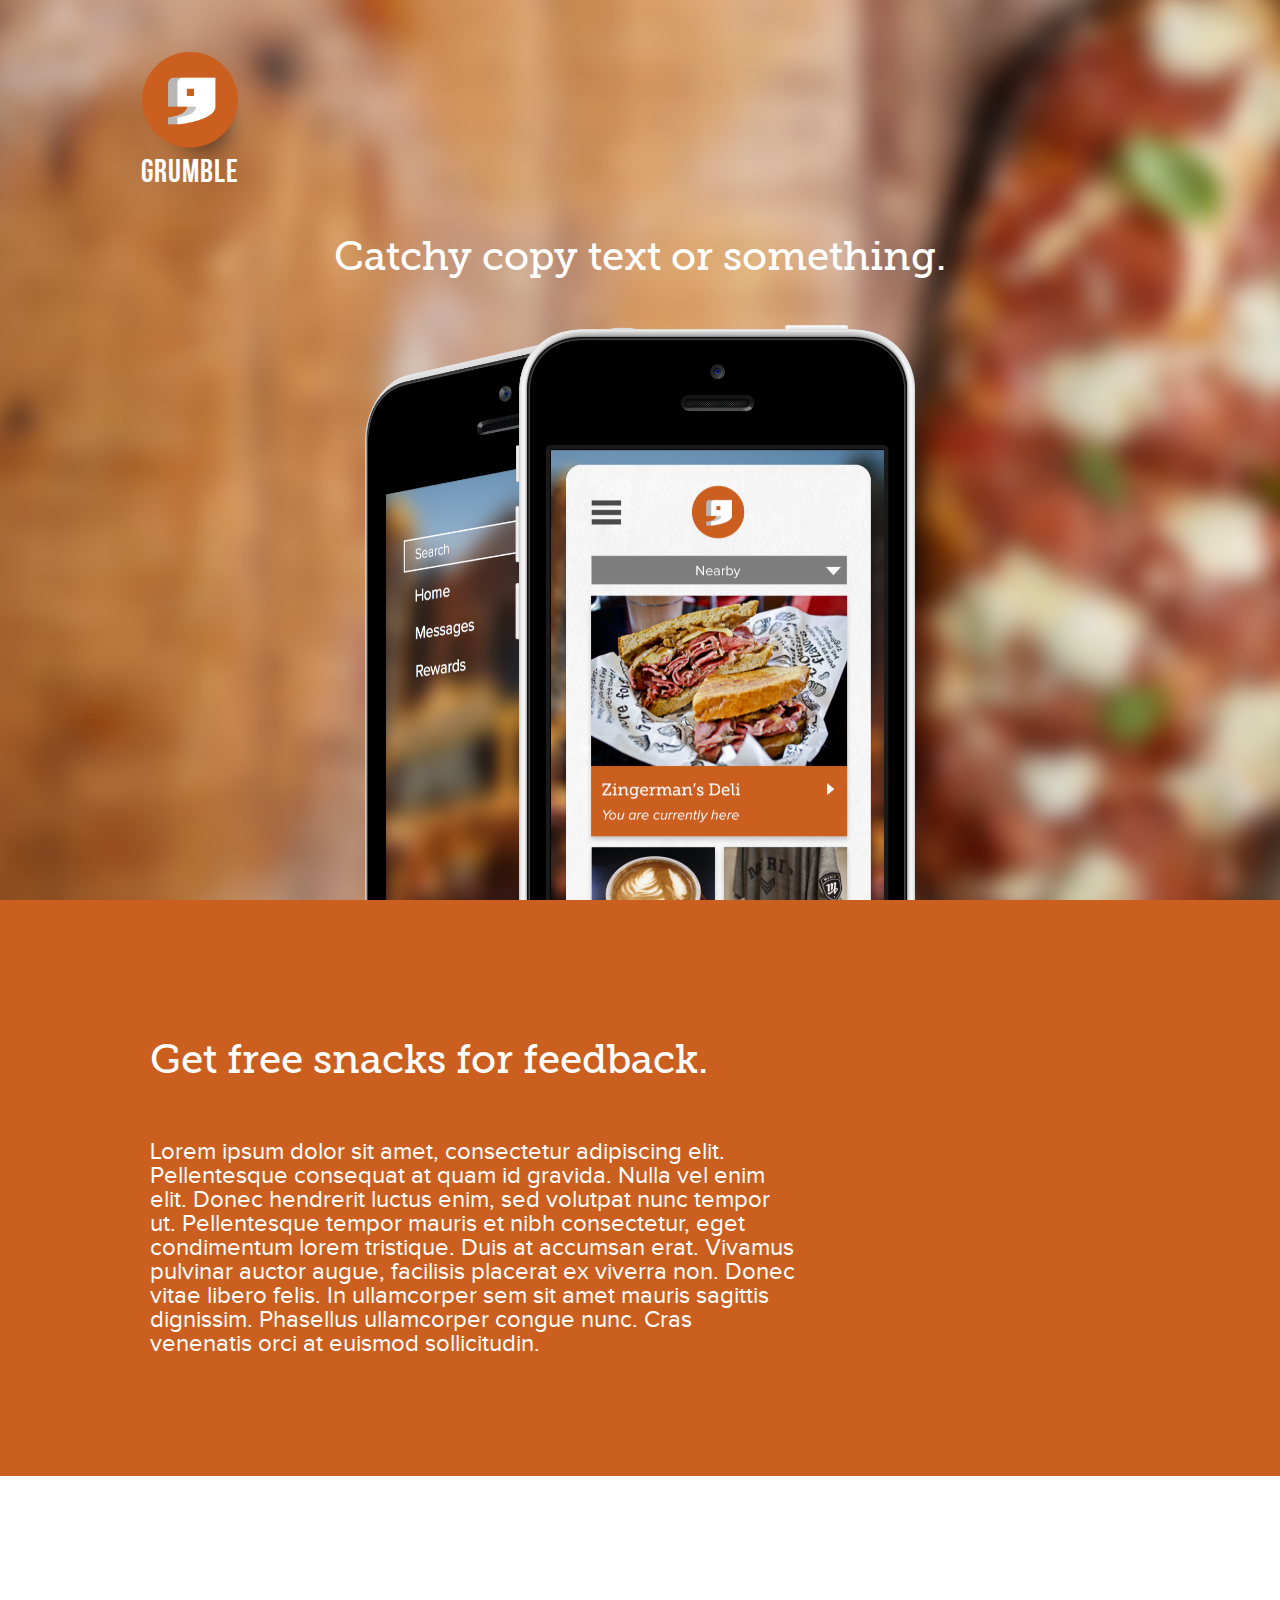
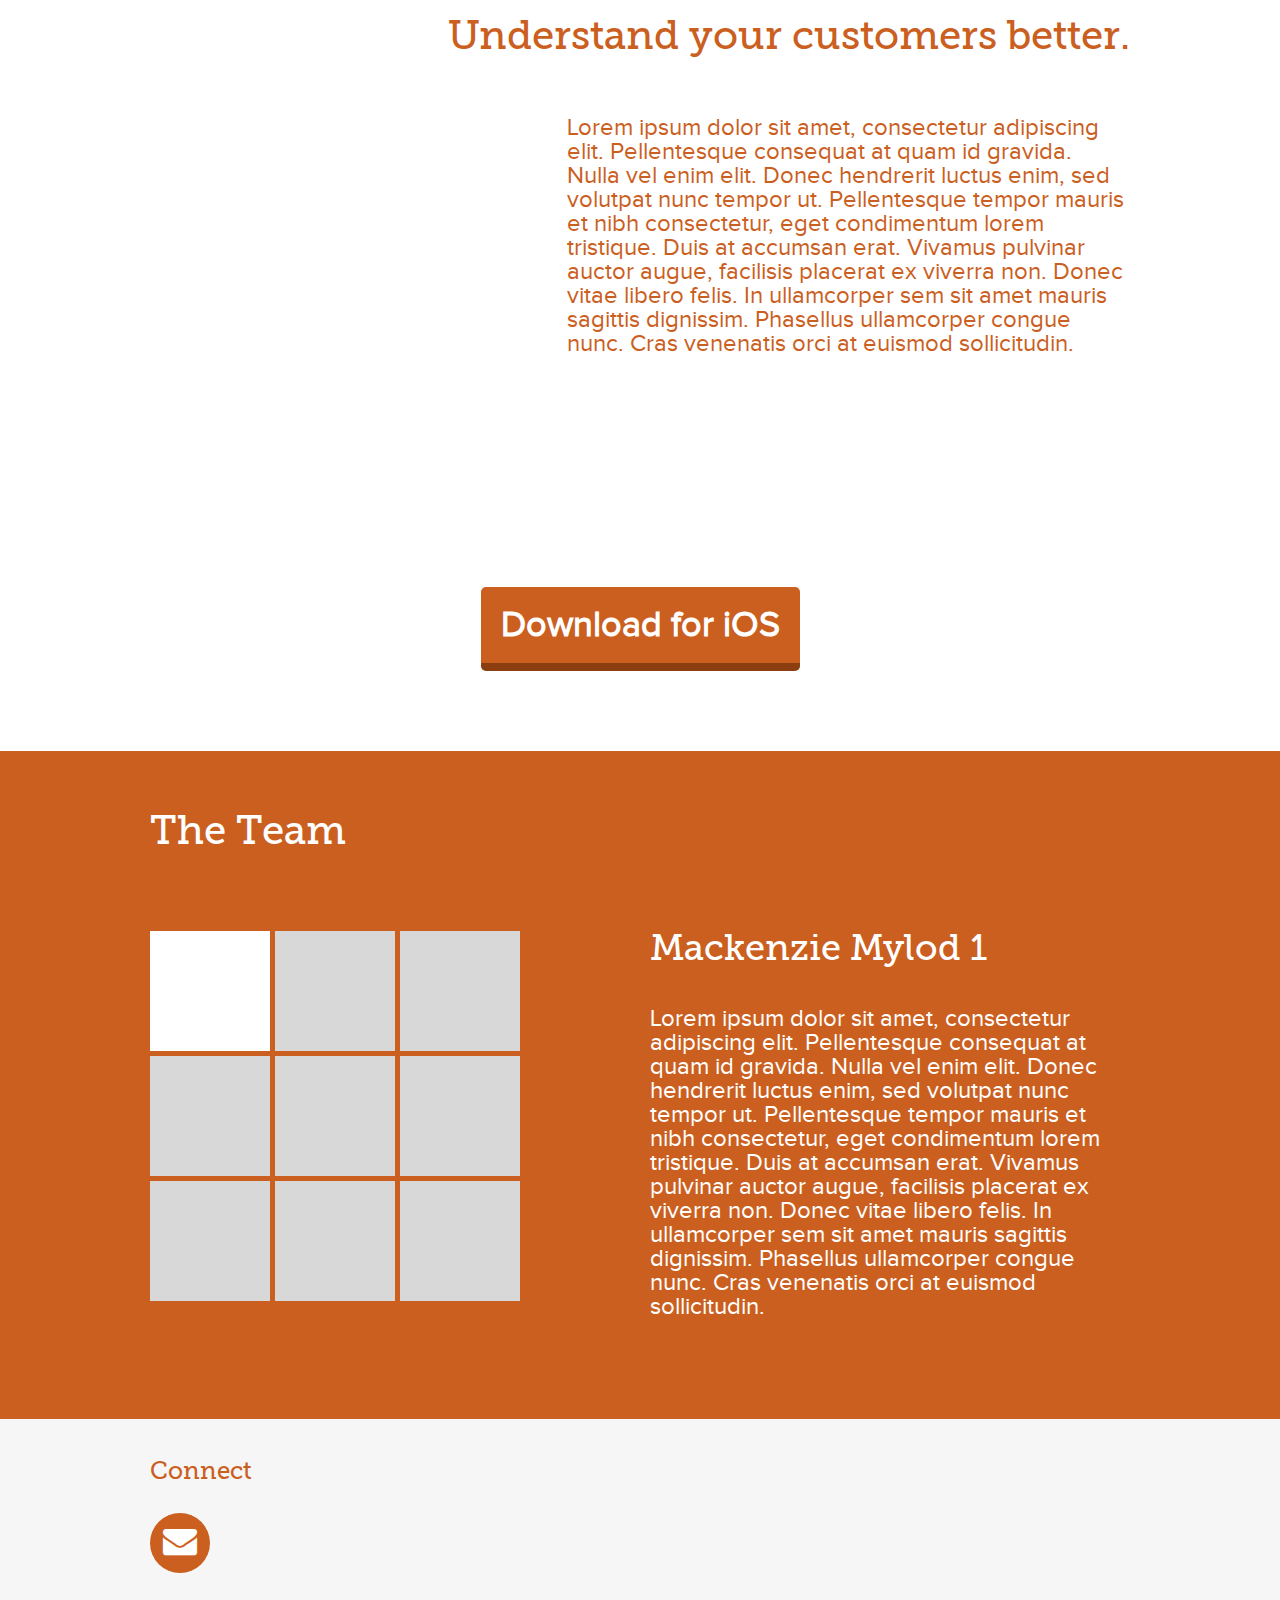
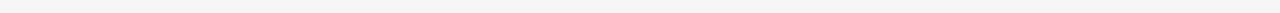
==== commit 93855367: "Update grumble preview" ====
--- a/grumble/index.html
+++ b/grumble/index.html
@@ -8,8 +8,9 @@
     <title>
         Grumble
     </title>
-    <meta name="description" content="">
+    <meta name="description" content="Get free snacks for feedback. Understand your customers better.">
     <meta name="viewport" content="width=device-width,initial-scale=1">
+    <link rel="shortcut icon" href="favicon.ico">
 
     <link rel="stylesheet" href="http://yui.yahooapis.com/combo?pure/0.5.0/base-min.css&pure/0.5.0/grids-min.css&pure/0.5.0/grids-responsive-min.css">
     <link rel="stylesheet" href="css/main.min.css">
--- a/grumble/css/main.min.css
+++ b/grumble/css/main.min.css
@@ -1,4 +1,4 @@
 ﻿html,body,div,span,applet,object,iframe,h1,h2,h3,h4,h5,h6,p,blockquote,pre,a,abbr,acronym,address,big,cite,code,del,dfn,em,img,ins,kbd,q,s,samp,small,strike,strong,sub,sup,tt,var,b,u,i,center,dl,dt,dd,ol,ul,li,fieldset,form,label,legend,table,caption,tbody,tfoot,thead,tr,th,td,article,aside,canvas,details,embed,figure,figcaption,footer,header,hgroup,menu,nav,output,ruby,section,summary,time,mark,audio,video{margin:0;padding:0;border:0;font-size:100%;font:inherit;vertical-align:baseline}article,aside,details,figcaption,figure,footer,header,hgroup,menu,nav,section{display:block}body{line-height:1}ol,ul{list-style:none}blockquote,q{quotes:none}blockquote:before,blockquote:after,q:before,q:after{content:'';content:none}table{border-collapse:collapse;border-spacing:0}/*!
  *  Font Awesome 4.2.0 by @davegandy - http://fontawesome.io - @fontawesome
  *  License - http://fontawesome.io/license (Font: SIL OFL 1.1, CSS: MIT License)
- */@font-face{font-family:'FontAwesome';src:url("../fonts/fontawesome-webfont.eot?v=4.2.0");src:url("../fonts/fontawesome-webfont.eot?#iefix&v=4.2.0") format("embedded-opentype"),url("../fonts/fontawesome-webfont.woff?v=4.2.0") format("woff"),url("../fonts/fontawesome-webfont.ttf?v=4.2.0") format("truetype"),url("../fonts/fontawesome-webfont.svg?v=4.2.0#fontawesomeregular") format("svg");font-weight:normal;font-style:normal}.fa{display:inline-block;font:normal normal normal 14px/1 FontAwesome;font-size:inherit;text-rendering:auto;-webkit-font-smoothing:antialiased;-moz-osx-font-smoothing:grayscale}.fa-lg{font-size:1.33333em;line-height:0.75em;vertical-align:-15%}.fa-2x{font-size:2em}.fa-3x{font-size:3em}.fa-4x{font-size:4em}.fa-5x{font-size:5em}.fa-fw{width:1.28571em;text-align:center}.fa-ul{padding-left:0;margin-left:2.14286em;list-style-type:none}.fa-ul>li{position:relative}.fa-li{position:absolute;left:-2.14286em;width:2.14286em;top:0.14286em;text-align:center}.fa-li.fa-lg{left:-1.85714em}.fa-border{padding:.2em .25em .15em;border:solid 0.08em #eee;border-radius:.1em}.pull-right{float:right}.pull-left{float:left}.fa.pull-left{margin-right:.3em}.fa.pull-right{margin-left:.3em}.fa-spin{-webkit-animation:fa-spin 2s infinite linear;animation:fa-spin 2s infinite linear}@-webkit-keyframes fa-spin{0%{-webkit-transform:rotate(0deg);transform:rotate(0deg)}100%{-webkit-transform:rotate(359deg);transform:rotate(359deg)}}@keyframes fa-spin{0%{-webkit-transform:rotate(0deg);transform:rotate(0deg)}100%{-webkit-transform:rotate(359deg);transform:rotate(359deg)}}.fa-rotate-90{filter:progid:DXImageTransform.Microsoft.BasicImage(rotation=1);-webkit-transform:rotate(90deg);-ms-transform:rotate(90deg);transform:rotate(90deg)}.fa-rotate-180{filter:progid:DXImageTransform.Microsoft.BasicImage(rotation=2);-webkit-transform:rotate(180deg);-ms-transform:rotate(180deg);transform:rotate(180deg)}.fa-rotate-270{filter:progid:DXImageTransform.Microsoft.BasicImage(rotation=3);-webkit-transform:rotate(270deg);-ms-transform:rotate(270deg);transform:rotate(270deg)}.fa-flip-horizontal{filter:progid:DXImageTransform.Microsoft.BasicImage(rotation=0);-webkit-transform:scale(-1, 1);-ms-transform:scale(-1, 1);transform:scale(-1, 1)}.fa-flip-vertical{filter:progid:DXImageTransform.Microsoft.BasicImage(rotation=2);-webkit-transform:scale(1, -1);-ms-transform:scale(1, -1);transform:scale(1, -1)}:root .fa-rotate-90,:root .fa-rotate-180,:root .fa-rotate-270,:root .fa-flip-horizontal,:root .fa-flip-vertical{filter:none}.fa-stack{position:relative;display:inline-block;width:2em;height:2em;line-height:2em;vertical-align:middle}.fa-stack-1x,.fa-stack-2x{position:absolute;left:0;width:100%;text-align:center}.fa-stack-1x{line-height:inherit}.fa-stack-2x{font-size:2em}.fa-inverse{color:#fff}.fa-glass:before{content:""}.fa-music:before{content:""}.fa-search:before{content:""}.fa-envelope-o:before{content:""}.fa-heart:before{content:""}.fa-star:before{content:""}.fa-star-o:before{content:""}.fa-user:before{content:""}.fa-film:before{content:""}.fa-th-large:before{content:""}.fa-th:before{content:""}.fa-th-list:before{content:""}.fa-check:before{content:""}.fa-remove:before,.fa-close:before,.fa-times:before{content:""}.fa-search-plus:before{content:""}.fa-search-minus:before{content:""}.fa-power-off:before{content:""}.fa-signal:before{content:""}.fa-gear:before,.fa-cog:before{content:""}.fa-trash-o:before{content:""}.fa-home:before{content:""}.fa-file-o:before{content:""}.fa-clock-o:before{content:""}.fa-road:before{content:""}.fa-download:before{content:""}.fa-arrow-circle-o-down:before{content:""}.fa-arrow-circle-o-up:before{content:""}.fa-inbox:before{content:""}.fa-play-circle-o:before{content:""}.fa-rotate-right:before,.fa-repeat:before{content:""}.fa-refresh:before{content:""}.fa-list-alt:before{content:""}.fa-lock:before{content:""}.fa-flag:before{content:""}.fa-headphones:before{content:""}.fa-volume-off:before{content:""}.fa-volume-down:before{content:""}.fa-volume-up:before{content:""}.fa-qrcode:before{content:""}.fa-barcode:before{content:""}.fa-tag:before{content:""}.fa-tags:before{content:""}.fa-book:before{content:""}.fa-bookmark:before{content:""}.fa-print:before{content:""}.fa-camera:before{content:""}.fa-font:before{content:""}.fa-bold:before{content:""}.fa-italic:before{content:""}.fa-text-height:before{content:""}.fa-text-width:before{content:""}.fa-align-left:before{content:""}.fa-align-center:before{content:""}.fa-align-right:before{content:""}.fa-align-justify:before{content:""}.fa-list:before{content:""}.fa-dedent:before,.fa-outdent:before{content:""}.fa-indent:before{content:""}.fa-video-camera:before{content:""}.fa-photo:before,.fa-image:before,.fa-picture-o:before{content:""}.fa-pencil:before{content:""}.fa-map-marker:before{content:""}.fa-adjust:before{content:""}.fa-tint:before{content:""}.fa-edit:before,.fa-pencil-square-o:before{content:""}.fa-share-square-o:before{content:""}.fa-check-square-o:before{content:""}.fa-arrows:before{content:""}.fa-step-backward:before{content:""}.fa-fast-backward:before{content:""}.fa-backward:before{content:""}.fa-play:before{content:""}.fa-pause:before{content:""}.fa-stop:before{content:""}.fa-forward:before{content:""}.fa-fast-forward:before{content:""}.fa-step-forward:before{content:""}.fa-eject:before{content:""}.fa-chevron-left:before{content:""}.fa-chevron-right:before{content:""}.fa-plus-circle:before{content:""}.fa-minus-circle:before{content:""}.fa-times-circle:before{content:""}.fa-check-circle:before{content:""}.fa-question-circle:before{content:""}.fa-info-circle:before{content:""}.fa-crosshairs:before{content:""}.fa-times-circle-o:before{content:""}.fa-check-circle-o:before{content:""}.fa-ban:before{content:""}.fa-arrow-left:before{content:""}.fa-arrow-right:before{content:""}.fa-arrow-up:before{content:""}.fa-arrow-down:before{content:""}.fa-mail-forward:before,.fa-share:before{content:""}.fa-expand:before{content:""}.fa-compress:before{content:""}.fa-plus:before{content:""}.fa-minus:before{content:""}.fa-asterisk:before{content:""}.fa-exclamation-circle:before{content:""}.fa-gift:before{content:""}.fa-leaf:before{content:""}.fa-fire:before{content:""}.fa-eye:before{content:""}.fa-eye-slash:before{content:""}.fa-warning:before,.fa-exclamation-triangle:before{content:""}.fa-plane:before{content:""}.fa-calendar:before{content:""}.fa-random:before{content:""}.fa-comment:before{content:""}.fa-magnet:before{content:""}.fa-chevron-up:before{content:""}.fa-chevron-down:before{content:""}.fa-retweet:before{content:""}.fa-shopping-cart:before{content:""}.fa-folder:before{content:""}.fa-folder-open:before{content:""}.fa-arrows-v:before{content:""}.fa-arrows-h:before{content:""}.fa-bar-chart-o:before,.fa-bar-chart:before{content:""}.fa-twitter-square:before{content:""}.fa-facebook-square:before{content:""}.fa-camera-retro:before{content:""}.fa-key:before{content:""}.fa-gears:before,.fa-cogs:before{content:""}.fa-comments:before{content:""}.fa-thumbs-o-up:before{content:""}.fa-thumbs-o-down:before{content:""}.fa-star-half:before{content:""}.fa-heart-o:before{content:""}.fa-sign-out:before{content:""}.fa-linkedin-square:before{content:""}.fa-thumb-tack:before{content:""}.fa-external-link:before{content:""}.fa-sign-in:before{content:""}.fa-trophy:before{content:""}.fa-github-square:before{content:""}.fa-upload:before{content:""}.fa-lemon-o:before{content:""}.fa-phone:before{content:""}.fa-square-o:before{content:""}.fa-bookmark-o:before{content:""}.fa-phone-square:before{content:""}.fa-twitter:before{content:""}.fa-facebook:before{content:""}.fa-github:before{content:""}.fa-unlock:before{content:""}.fa-credit-card:before{content:""}.fa-rss:before{content:""}.fa-hdd-o:before{content:""}.fa-bullhorn:before{content:""}.fa-bell:before{content:""}.fa-certificate:before{content:""}.fa-hand-o-right:before{content:""}.fa-hand-o-left:before{content:""}.fa-hand-o-up:before{content:""}.fa-hand-o-down:before{content:""}.fa-arrow-circle-left:before{content:""}.fa-arrow-circle-right:before{content:""}.fa-arrow-circle-up:before{content:""}.fa-arrow-circle-down:before{content:""}.fa-globe:before{content:""}.fa-wrench:before{content:""}.fa-tasks:before{content:""}.fa-filter:before{content:""}.fa-briefcase:before{content:""}.fa-arrows-alt:before{content:""}.fa-group:before,.fa-users:before{content:""}.fa-chain:before,.fa-link:before{content:""}.fa-cloud:before{content:""}.fa-flask:before{content:""}.fa-cut:before,.fa-scissors:before{content:""}.fa-copy:before,.fa-files-o:before{content:""}.fa-paperclip:before{content:""}.fa-save:before,.fa-floppy-o:before{content:""}.fa-square:before{content:""}.fa-navicon:before,.fa-reorder:before,.fa-bars:before{content:""}.fa-list-ul:before{content:""}.fa-list-ol:before{content:""}.fa-strikethrough:before{content:""}.fa-underline:before{content:""}.fa-table:before{content:""}.fa-magic:before{content:""}.fa-truck:before{content:""}.fa-pinterest:before{content:""}.fa-pinterest-square:before{content:""}.fa-google-plus-square:before{content:""}.fa-google-plus:before{content:""}.fa-money:before{content:""}.fa-caret-down:before{content:""}.fa-caret-up:before{content:""}.fa-caret-left:before{content:""}.fa-caret-right:before{content:""}.fa-columns:before{content:""}.fa-unsorted:before,.fa-sort:before{content:""}.fa-sort-down:before,.fa-sort-desc:before{content:""}.fa-sort-up:before,.fa-sort-asc:before{content:""}.fa-envelope:before{content:""}.fa-linkedin:before{content:""}.fa-rotate-left:before,.fa-undo:before{content:""}.fa-legal:before,.fa-gavel:before{content:""}.fa-dashboard:before,.fa-tachometer:before{content:""}.fa-comment-o:before{content:""}.fa-comments-o:before{content:""}.fa-flash:before,.fa-bolt:before{content:""}.fa-sitemap:before{content:""}.fa-umbrella:before{content:""}.fa-paste:before,.fa-clipboard:before{content:""}.fa-lightbulb-o:before{content:""}.fa-exchange:before{content:""}.fa-cloud-download:before{content:""}.fa-cloud-upload:before{content:""}.fa-user-md:before{content:""}.fa-stethoscope:before{content:""}.fa-suitcase:before{content:""}.fa-bell-o:before{content:""}.fa-coffee:before{content:""}.fa-cutlery:before{content:""}.fa-file-text-o:before{content:""}.fa-building-o:before{content:""}.fa-hospital-o:before{content:""}.fa-ambulance:before{content:""}.fa-medkit:before{content:""}.fa-fighter-jet:before{content:""}.fa-beer:before{content:""}.fa-h-square:before{content:""}.fa-plus-square:before{content:""}.fa-angle-double-left:before{content:""}.fa-angle-double-right:before{content:""}.fa-angle-double-up:before{content:""}.fa-angle-double-down:before{content:""}.fa-angle-left:before{content:""}.fa-angle-right:before{content:""}.fa-angle-up:before{content:""}.fa-angle-down:before{content:""}.fa-desktop:before{content:""}.fa-laptop:before{content:""}.fa-tablet:before{content:""}.fa-mobile-phone:before,.fa-mobile:before{content:""}.fa-circle-o:before{content:""}.fa-quote-left:before{content:""}.fa-quote-right:before{content:""}.fa-spinner:before{content:""}.fa-circle:before{content:""}.fa-mail-reply:before,.fa-reply:before{content:""}.fa-github-alt:before{content:""}.fa-folder-o:before{content:""}.fa-folder-open-o:before{content:""}.fa-smile-o:before{content:""}.fa-frown-o:before{content:""}.fa-meh-o:before{content:""}.fa-gamepad:before{content:""}.fa-keyboard-o:before{content:""}.fa-flag-o:before{content:""}.fa-flag-checkered:before{content:""}.fa-terminal:before{content:""}.fa-code:before{content:""}.fa-mail-reply-all:before,.fa-reply-all:before{content:""}.fa-star-half-empty:before,.fa-star-half-full:before,.fa-star-half-o:before{content:""}.fa-location-arrow:before{content:""}.fa-crop:before{content:""}.fa-code-fork:before{content:""}.fa-unlink:before,.fa-chain-broken:before{content:""}.fa-question:before{content:""}.fa-info:before{content:""}.fa-exclamation:before{content:""}.fa-superscript:before{content:""}.fa-subscript:before{content:""}.fa-eraser:before{content:""}.fa-puzzle-piece:before{content:""}.fa-microphone:before{content:""}.fa-microphone-slash:before{content:""}.fa-shield:before{content:""}.fa-calendar-o:before{content:""}.fa-fire-extinguisher:before{content:""}.fa-rocket:before{content:""}.fa-maxcdn:before{content:""}.fa-chevron-circle-left:before{content:""}.fa-chevron-circle-right:before{content:""}.fa-chevron-circle-up:before{content:""}.fa-chevron-circle-down:before{content:""}.fa-html5:before{content:""}.fa-css3:before{content:""}.fa-anchor:before{content:""}.fa-unlock-alt:before{content:""}.fa-bullseye:before{content:""}.fa-ellipsis-h:before{content:""}.fa-ellipsis-v:before{content:""}.fa-rss-square:before{content:""}.fa-play-circle:before{content:""}.fa-ticket:before{content:""}.fa-minus-square:before{content:""}.fa-minus-square-o:before{content:""}.fa-level-up:before{content:""}.fa-level-down:before{content:""}.fa-check-square:before{content:""}.fa-pencil-square:before{content:""}.fa-external-link-square:before{content:""}.fa-share-square:before{content:""}.fa-compass:before{content:""}.fa-toggle-down:before,.fa-caret-square-o-down:before{content:""}.fa-toggle-up:before,.fa-caret-square-o-up:before{content:""}.fa-toggle-right:before,.fa-caret-square-o-right:before{content:""}.fa-euro:before,.fa-eur:before{content:""}.fa-gbp:before{content:""}.fa-dollar:before,.fa-usd:before{content:""}.fa-rupee:before,.fa-inr:before{content:""}.fa-cny:before,.fa-rmb:before,.fa-yen:before,.fa-jpy:before{content:""}.fa-ruble:before,.fa-rouble:before,.fa-rub:before{content:""}.fa-won:before,.fa-krw:before{content:""}.fa-bitcoin:before,.fa-btc:before{content:""}.fa-file:before{content:""}.fa-file-text:before{content:""}.fa-sort-alpha-asc:before{content:""}.fa-sort-alpha-desc:before{content:""}.fa-sort-amount-asc:before{content:""}.fa-sort-amount-desc:before{content:""}.fa-sort-numeric-asc:before{content:""}.fa-sort-numeric-desc:before{content:""}.fa-thumbs-up:before{content:""}.fa-thumbs-down:before{content:""}.fa-youtube-square:before{content:""}.fa-youtube:before{content:""}.fa-xing:before{content:""}.fa-xing-square:before{content:""}.fa-youtube-play:before{content:""}.fa-dropbox:before{content:""}.fa-stack-overflow:before{content:""}.fa-instagram:before{content:""}.fa-flickr:before{content:""}.fa-adn:before{content:""}.fa-bitbucket:before{content:""}.fa-bitbucket-square:before{content:""}.fa-tumblr:before{content:""}.fa-tumblr-square:before{content:""}.fa-long-arrow-down:before{content:""}.fa-long-arrow-up:before{content:""}.fa-long-arrow-left:before{content:""}.fa-long-arrow-right:before{content:""}.fa-apple:before{content:""}.fa-windows:before{content:""}.fa-android:before{content:""}.fa-linux:before{content:""}.fa-dribbble:before{content:""}.fa-skype:before{content:""}.fa-foursquare:before{content:""}.fa-trello:before{content:""}.fa-female:before{content:""}.fa-male:before{content:""}.fa-gittip:before{content:""}.fa-sun-o:before{content:""}.fa-moon-o:before{content:""}.fa-archive:before{content:""}.fa-bug:before{content:""}.fa-vk:before{content:""}.fa-weibo:before{content:""}.fa-renren:before{content:""}.fa-pagelines:before{content:""}.fa-stack-exchange:before{content:""}.fa-arrow-circle-o-right:before{content:""}.fa-arrow-circle-o-left:before{content:""}.fa-toggle-left:before,.fa-caret-square-o-left:before{content:""}.fa-dot-circle-o:before{content:""}.fa-wheelchair:before{content:""}.fa-vimeo-square:before{content:""}.fa-turkish-lira:before,.fa-try:before{content:""}.fa-plus-square-o:before{content:""}.fa-space-shuttle:before{content:""}.fa-slack:before{content:""}.fa-envelope-square:before{content:""}.fa-wordpress:before{content:""}.fa-openid:before{content:""}.fa-institution:before,.fa-bank:before,.fa-university:before{content:""}.fa-mortar-board:before,.fa-graduation-cap:before{content:""}.fa-yahoo:before{content:""}.fa-google:before{content:""}.fa-reddit:before{content:""}.fa-reddit-square:before{content:""}.fa-stumbleupon-circle:before{content:""}.fa-stumbleupon:before{content:""}.fa-delicious:before{content:""}.fa-digg:before{content:""}.fa-pied-piper:before{content:""}.fa-pied-piper-alt:before{content:""}.fa-drupal:before{content:""}.fa-joomla:before{content:""}.fa-language:before{content:""}.fa-fax:before{content:""}.fa-building:before{content:""}.fa-child:before{content:""}.fa-paw:before{content:""}.fa-spoon:before{content:""}.fa-cube:before{content:""}.fa-cubes:before{content:""}.fa-behance:before{content:""}.fa-behance-square:before{content:""}.fa-steam:before{content:""}.fa-steam-square:before{content:""}.fa-recycle:before{content:""}.fa-automobile:before,.fa-car:before{content:""}.fa-cab:before,.fa-taxi:before{content:""}.fa-tree:before{content:""}.fa-spotify:before{content:""}.fa-deviantart:before{content:""}.fa-soundcloud:before{content:""}.fa-database:before{content:""}.fa-file-pdf-o:before{content:""}.fa-file-word-o:before{content:""}.fa-file-excel-o:before{content:""}.fa-file-powerpoint-o:before{content:""}.fa-file-photo-o:before,.fa-file-picture-o:before,.fa-file-image-o:before{content:""}.fa-file-zip-o:before,.fa-file-archive-o:before{content:""}.fa-file-sound-o:before,.fa-file-audio-o:before{content:""}.fa-file-movie-o:before,.fa-file-video-o:before{content:""}.fa-file-code-o:before{content:""}.fa-vine:before{content:""}.fa-codepen:before{content:""}.fa-jsfiddle:before{content:""}.fa-life-bouy:before,.fa-life-buoy:before,.fa-life-saver:before,.fa-support:before,.fa-life-ring:before{content:""}.fa-circle-o-notch:before{content:""}.fa-ra:before,.fa-rebel:before{content:""}.fa-ge:before,.fa-empire:before{content:""}.fa-git-square:before{content:""}.fa-git:before{content:""}.fa-hacker-news:before{content:""}.fa-tencent-weibo:before{content:""}.fa-qq:before{content:""}.fa-wechat:before,.fa-weixin:before{content:""}.fa-send:before,.fa-paper-plane:before{content:""}.fa-send-o:before,.fa-paper-plane-o:before{content:""}.fa-history:before{content:""}.fa-circle-thin:before{content:""}.fa-header:before{content:""}.fa-paragraph:before{content:""}.fa-sliders:before{content:""}.fa-share-alt:before{content:""}.fa-share-alt-square:before{content:""}.fa-bomb:before{content:""}.fa-soccer-ball-o:before,.fa-futbol-o:before{content:""}.fa-tty:before{content:""}.fa-binoculars:before{content:""}.fa-plug:before{content:""}.fa-slideshare:before{content:""}.fa-twitch:before{content:""}.fa-yelp:before{content:""}.fa-newspaper-o:before{content:""}.fa-wifi:before{content:""}.fa-calculator:before{content:""}.fa-paypal:before{content:""}.fa-google-wallet:before{content:""}.fa-cc-visa:before{content:""}.fa-cc-mastercard:before{content:""}.fa-cc-discover:before{content:""}.fa-cc-amex:before{content:""}.fa-cc-paypal:before{content:""}.fa-cc-stripe:before{content:""}.fa-bell-slash:before{content:""}.fa-bell-slash-o:before{content:""}.fa-trash:before{content:""}.fa-copyright:before{content:""}.fa-at:before{content:""}.fa-eyedropper:before{content:""}.fa-paint-brush:before{content:""}.fa-birthday-cake:before{content:""}.fa-area-chart:before{content:""}.fa-pie-chart:before{content:""}.fa-line-chart:before{content:""}.fa-lastfm:before{content:""}.fa-lastfm-square:before{content:""}.fa-toggle-off:before{content:""}.fa-toggle-on:before{content:""}.fa-bicycle:before{content:""}.fa-bus:before{content:""}.fa-ioxhost:before{content:""}.fa-angellist:before{content:""}.fa-cc:before{content:""}.fa-shekel:before,.fa-sheqel:before,.fa-ils:before{content:""}.fa-meanpath:before{content:""}@font-face{font-family:'Museo Slab';src:url("../fonts/Museo_Slab_500_2-webfont.eot");src:url("../fonts/Museo_Slab_500_2-webfont.eot?#iefix") format("embedded-opentype"),url("../fonts/Museo_Slab_500_2-webfont.woff2") format("woff2"),url("../fonts/Museo_Slab_500_2-webfont.woff") format("woff"),url("../fonts/Museo_Slab_500_2-webfont.ttf") format("truetype"),url("../fonts/Museo_Slab_500_2-webfont.svg#museo_slab500") format("svg");font-weight:normal;font-style:normal}@font-face{font-family:'Proxima Nova';src:url("../fonts/proximanova-regular-webfont.eot");src:url("../fonts/proximanova-regular-webfont.eot?#iefix") format("embedded-opentype"),url("../fonts/proximanova-regular-webfont.woff") format("woff"),url("../fonts/proximanova-regular-webfont.ttf") format("truetype"),url("../fonts/proximanova-regular-webfont.svg#proxima_nova_rgregular") format("svg");font-weight:normal;font-style:normal}h1,h2,h3,h4,h5,h6{font-family:'Museo Slab', serif}h1{font-size:40px}h2{font-size:36px}h3{font-size:24px}.container:after{content:"";display:table;clear:both}.parent:before,.parent-xs:before,.parent-sm:before,.parent-md:before,.parent-lg:before,.parent:after,.parent-xs:after,.parent-sm:after,.parent-md:after,.parent-lg:after{content:"";display:table}.parent:after,.parent-xs:after,.parent-sm:after,.parent-md:after,.parent-lg:after{clear:both}.parent,.parent-xs,.parent-sm,.parent-md,.parent-lg{zoom:1}.push-0,.push-1,.push-2,.push-3,.push-4,.push-5,.push-6,.push-7,.push-8,.push-9,.push-10,.push-11,.push-12,.push-xs-0,.push-xs-1,.push-xs-2,.push-xs-3,.push-xs-4,.push-xs-5,.push-xs-6,.push-xs-7,.push-xs-8,.push-xs-9,.push-xs-10,.push-xs-11,.push-xs-12,.push-sm-0,.push-sm-1,.push-sm-2,.push-sm-3,.push-sm-4,.push-sm-5,.push-sm-6,.push-sm-7,.push-sm-8,.push-sm-9,.push-sm-10,.push-sm-11,.push-sm-12,.push-md-0,.push-md-1,.push-md-2,.push-md-3,.push-md-4,.push-md-5,.push-md-6,.push-md-7,.push-md-8,.push-md-9,.push-md-10,.push-md-11,.push-md-12,.push-lg-0,.push-lg-1,.push-lg-2,.push-lg-3,.push-lg-4,.push-lg-5,.push-lg-6,.push-lg-7,.push-lg-8,.push-lg-9,.push-lg-10,.push-lg-11,.push-lg-12,.pull-0,.pull-1,.pull-2,.pull-3,.pull-4,.pull-5,.pull-6,.pull-7,.pull-8,.pull-9,.pull-10,.pull-11,.pull-12,.pull-xs-0,.pull-xs-1,.pull-xs-2,.pull-xs-3,.pull-xs-4,.pull-xs-5,.pull-xs-6,.pull-xs-7,.pull-xs-8,.pull-xs-9,.pull-xs-10,.pull-xs-11,.pull-xs-12,.pull-sm-0,.pull-sm-1,.pull-sm-2,.pull-sm-3,.pull-sm-4,.pull-sm-5,.pull-sm-6,.pull-sm-7,.pull-sm-8,.pull-sm-9,.pull-sm-10,.pull-sm-11,.pull-sm-12,.pull-md-0,.pull-md-1,.pull-md-2,.pull-md-3,.pull-md-4,.pull-md-5,.pull-md-6,.pull-md-7,.pull-md-8,.pull-md-9,.pull-md-10,.pull-md-11,.pull-md-12,.pull-lg-0,.pull-lg-1,.pull-lg-2,.pull-lg-3,.pull-lg-4,.pull-lg-5,.pull-lg-6,.pull-lg-7,.pull-lg-8,.pull-lg-9,.pull-lg-10,.pull-lg-11,.pull-lg-12{position:relative}.container{-webkit-box-sizing:border-box;-moz-box-sizing:border-box;box-sizing:border-box}.parent,.parent-xs,.parent-sm,.parent-md,.parent-lg{-webkit-box-sizing:border-box;-moz-box-sizing:border-box;box-sizing:border-box}.grid-0,.grid-1,.grid-2,.grid-3,.grid-4,.grid-5,.grid-6,.grid-7,.grid-8,.grid-9,.grid-10,.grid-11,.grid-12,.grid-xs-0,.grid-xs-1,.grid-xs-2,.grid-xs-3,.grid-xs-4,.grid-xs-5,.grid-xs-6,.grid-xs-7,.grid-xs-8,.grid-xs-9,.grid-xs-10,.grid-xs-11,.grid-xs-12,.grid-sm-0,.grid-sm-1,.grid-sm-2,.grid-sm-3,.grid-sm-4,.grid-sm-5,.grid-sm-6,.grid-sm-7,.grid-sm-8,.grid-sm-9,.grid-sm-10,.grid-sm-11,.grid-sm-12,.grid-md-0,.grid-md-1,.grid-md-2,.grid-md-3,.grid-md-4,.grid-md-5,.grid-md-6,.grid-md-7,.grid-md-8,.grid-md-9,.grid-md-10,.grid-md-11,.grid-md-12,.grid-lg-0,.grid-lg-1,.grid-lg-2,.grid-lg-3,.grid-lg-4,.grid-lg-5,.grid-lg-6,.grid-lg-7,.grid-lg-8,.grid-lg-9,.grid-lg-10,.grid-lg-11,.grid-lg-12{display:inline-block;min-height:1px;-webkit-box-sizing:border-box;-moz-box-sizing:border-box;box-sizing:border-box}@media screen and (max-width: 400px){@-ms-viewport{width:device-width}}#gridle-settings{content:'{ "version" : "1.3.32", "states" : { "retina":{ "query" : "(-webkit-min-device-pixel-ratio: 2), (min-resolution: 192dpi), (min-resolution: 2dppx)", "classes" : false, "name" : "retina", "_gridle" : true }, "tv":{ "query" : "only tv", "classes" : false, "name" : "tv", "_gridle" : true }, "print":{ "query" : "only print", "classes" : false, "name" : "print", "_gridle" : true }, "portrait":{ "query" : "only screen and (orientation: portrait)", "classes" : false, "name" : "portrait", "_gridle" : true }, "landscape":{ "query" : "only screen and (orientation: landscape)", "classes" : false, "name" : "landscape", "_gridle" : true }, "default":{ "name" : "default", "min-width" : null, "max-width" : null, "query" : null, "classes" : true, "context" : "12", "gutter-width" : "20px", "direction" : "ltr", "name-multiplicator" : "1", "debug" : false, "debug-show-class-names" : true, "ie7-support" : false, "html-states-classes" : true, "generate-push-classes" : true, "generate-pull-classes" : true, "generate-prefix-classes" : true, "generate-suffix-classes" : true, "generate-helpers-classes" : true, "_gridle" : true }, "xs":{ "name" : "xs", "min-width" : null, "max-width" : "768px", "query" : "screen and (max-width: 768px)", "classes" : true, "context" : "12", "gutter-width" : "20px", "direction" : "ltr", "name-multiplicator" : "1", "debug" : false, "debug-show-class-names" : true, "ie7-support" : false, "html-states-classes" : true, "generate-push-classes" : true, "generate-pull-classes" : true, "generate-prefix-classes" : true, "generate-suffix-classes" : true, "generate-helpers-classes" : true, "_gridle" : true }, "sm":{ "name" : "sm", "min-width" : "768px", "max-width" : null, "query" : "screen and (min-width: 768px)", "classes" : true, "context" : "12", "gutter-width" : "20px", "direction" : "ltr", "name-multiplicator" : "1", "debug" : false, "debug-show-class-names" : true, "ie7-support" : false, "html-states-classes" : true, "generate-push-classes" : true, "generate-pull-classes" : true, "generate-prefix-classes" : true, "generate-suffix-classes" : true, "generate-helpers-classes" : true, "_gridle" : true }, "md":{ "name" : "md", "min-width" : "992px", "max-width" : null, "query" : "screen and (min-width: 992px)", "classes" : true, "context" : "12", "gutter-width" : "20px", "direction" : "ltr", "name-multiplicator" : "1", "debug" : false, "debug-show-class-names" : true, "ie7-support" : false, "html-states-classes" : true, "generate-push-classes" : true, "generate-pull-classes" : true, "generate-prefix-classes" : true, "generate-suffix-classes" : true, "generate-helpers-classes" : true, "_gridle" : true }, "lg":{ "name" : "lg", "min-width" : "1200px", "max-width" : null, "query" : "screen and (min-width: 1200px)", "classes" : true, "context" : "12", "gutter-width" : "20px", "direction" : "ltr", "name-multiplicator" : "1", "debug" : false, "debug-show-class-names" : true, "ie7-support" : false, "html-states-classes" : true, "generate-push-classes" : true, "generate-pull-classes" : true, "generate-prefix-classes" : true, "generate-suffix-classes" : true, "generate-helpers-classes" : true, "_gridle" : true }} }'}.grid-0,.grid-1,.grid-2,.grid-3,.grid-4,.grid-5,.grid-6,.grid-7,.grid-8,.grid-9,.grid-10,.grid-11,.grid-12,.grid-xs-0,.grid-xs-1,.grid-xs-2,.grid-xs-3,.grid-xs-4,.grid-xs-5,.grid-xs-6,.grid-xs-7,.grid-xs-8,.grid-xs-9,.grid-xs-10,.grid-xs-11,.grid-xs-12,.grid-sm-0,.grid-sm-1,.grid-sm-2,.grid-sm-3,.grid-sm-4,.grid-sm-5,.grid-sm-6,.grid-sm-7,.grid-sm-8,.grid-sm-9,.grid-sm-10,.grid-sm-11,.grid-sm-12,.grid-md-0,.grid-md-1,.grid-md-2,.grid-md-3,.grid-md-4,.grid-md-5,.grid-md-6,.grid-md-7,.grid-md-8,.grid-md-9,.grid-md-10,.grid-md-11,.grid-md-12,.grid-lg-0,.grid-lg-1,.grid-lg-2,.grid-lg-3,.grid-lg-4,.grid-lg-5,.grid-lg-6,.grid-lg-7,.grid-lg-8,.grid-lg-9,.grid-lg-10,.grid-lg-11,.grid-lg-12{float:left;direction:ltr;padding-left:10px;padding-right:10px}html.default .grid-0,html.default .grid-1,html.default .grid-2,html.default .grid-3,html.default .grid-4,html.default .grid-5,html.default .grid-6,html.default .grid-7,html.default .grid-8,html.default .grid-9,html.default .grid-10,html.default .grid-11,html.default .grid-12,html.default .grid-xs-0,html.default .grid-xs-1,html.default .grid-xs-2,html.default .grid-xs-3,html.default .grid-xs-4,html.default .grid-xs-5,html.default .grid-xs-6,html.default .grid-xs-7,html.default .grid-xs-8,html.default .grid-xs-9,html.default .grid-xs-10,html.default .grid-xs-11,html.default .grid-xs-12,html.default .grid-sm-0,html.default .grid-sm-1,html.default .grid-sm-2,html.default .grid-sm-3,html.default .grid-sm-4,html.default .grid-sm-5,html.default .grid-sm-6,html.default .grid-sm-7,html.default .grid-sm-8,html.default .grid-sm-9,html.default .grid-sm-10,html.default .grid-sm-11,html.default .grid-sm-12,html.default .grid-md-0,html.default .grid-md-1,html.default .grid-md-2,html.default .grid-md-3,html.default .grid-md-4,html.default .grid-md-5,html.default .grid-md-6,html.default .grid-md-7,html.default .grid-md-8,html.default .grid-md-9,html.default .grid-md-10,html.default .grid-md-11,html.default .grid-md-12,html.default .grid-lg-0,html.default .grid-lg-1,html.default .grid-lg-2,html.default .grid-lg-3,html.default .grid-lg-4,html.default .grid-lg-5,html.default .grid-lg-6,html.default .grid-lg-7,html.default .grid-lg-8,html.default .grid-lg-9,html.default .grid-lg-10,html.default .grid-lg-11,html.default .grid-lg-12{float:left;direction:ltr;padding-left:10px;padding-right:10px}html.xs .grid-0,html.xs .grid-1,html.xs .grid-2,html.xs .grid-3,html.xs .grid-4,html.xs .grid-5,html.xs .grid-6,html.xs .grid-7,html.xs .grid-8,html.xs .grid-9,html.xs .grid-10,html.xs .grid-11,html.xs .grid-12,html.xs .grid-xs-0,html.xs .grid-xs-1,html.xs .grid-xs-2,html.xs .grid-xs-3,html.xs .grid-xs-4,html.xs .grid-xs-5,html.xs .grid-xs-6,html.xs .grid-xs-7,html.xs .grid-xs-8,html.xs .grid-xs-9,html.xs .grid-xs-10,html.xs .grid-xs-11,html.xs .grid-xs-12,html.xs .grid-sm-0,html.xs .grid-sm-1,html.xs .grid-sm-2,html.xs .grid-sm-3,html.xs .grid-sm-4,html.xs .grid-sm-5,html.xs .grid-sm-6,html.xs .grid-sm-7,html.xs .grid-sm-8,html.xs .grid-sm-9,html.xs .grid-sm-10,html.xs .grid-sm-11,html.xs .grid-sm-12,html.xs .grid-md-0,html.xs .grid-md-1,html.xs .grid-md-2,html.xs .grid-md-3,html.xs .grid-md-4,html.xs .grid-md-5,html.xs .grid-md-6,html.xs .grid-md-7,html.xs .grid-md-8,html.xs .grid-md-9,html.xs .grid-md-10,html.xs .grid-md-11,html.xs .grid-md-12,html.xs .grid-lg-0,html.xs .grid-lg-1,html.xs .grid-lg-2,html.xs .grid-lg-3,html.xs .grid-lg-4,html.xs .grid-lg-5,html.xs .grid-lg-6,html.xs .grid-lg-7,html.xs .grid-lg-8,html.xs .grid-lg-9,html.xs .grid-lg-10,html.xs .grid-lg-11,html.xs .grid-lg-12{float:left;direction:ltr;padding-left:10px;padding-right:10px}@media screen and (max-width: 768px){.grid-0,.grid-1,.grid-2,.grid-3,.grid-4,.grid-5,.grid-6,.grid-7,.grid-8,.grid-9,.grid-10,.grid-11,.grid-12,.grid-xs-0,.grid-xs-1,.grid-xs-2,.grid-xs-3,.grid-xs-4,.grid-xs-5,.grid-xs-6,.grid-xs-7,.grid-xs-8,.grid-xs-9,.grid-xs-10,.grid-xs-11,.grid-xs-12,.grid-sm-0,.grid-sm-1,.grid-sm-2,.grid-sm-3,.grid-sm-4,.grid-sm-5,.grid-sm-6,.grid-sm-7,.grid-sm-8,.grid-sm-9,.grid-sm-10,.grid-sm-11,.grid-sm-12,.grid-md-0,.grid-md-1,.grid-md-2,.grid-md-3,.grid-md-4,.grid-md-5,.grid-md-6,.grid-md-7,.grid-md-8,.grid-md-9,.grid-md-10,.grid-md-11,.grid-md-12,.grid-lg-0,.grid-lg-1,.grid-lg-2,.grid-lg-3,.grid-lg-4,.grid-lg-5,.grid-lg-6,.grid-lg-7,.grid-lg-8,.grid-lg-9,.grid-lg-10,.grid-lg-11,.grid-lg-12{float:left;direction:ltr;padding-left:10px;padding-right:10px}}html.sm .grid-0,html.sm .grid-1,html.sm .grid-2,html.sm .grid-3,html.sm .grid-4,html.sm .grid-5,html.sm .grid-6,html.sm .grid-7,html.sm .grid-8,html.sm .grid-9,html.sm .grid-10,html.sm .grid-11,html.sm .grid-12,html.sm .grid-xs-0,html.sm .grid-xs-1,html.sm .grid-xs-2,html.sm .grid-xs-3,html.sm .grid-xs-4,html.sm .grid-xs-5,html.sm .grid-xs-6,html.sm .grid-xs-7,html.sm .grid-xs-8,html.sm .grid-xs-9,html.sm .grid-xs-10,html.sm .grid-xs-11,html.sm .grid-xs-12,html.sm .grid-sm-0,html.sm .grid-sm-1,html.sm .grid-sm-2,html.sm .grid-sm-3,html.sm .grid-sm-4,html.sm .grid-sm-5,html.sm .grid-sm-6,html.sm .grid-sm-7,html.sm .grid-sm-8,html.sm .grid-sm-9,html.sm .grid-sm-10,html.sm .grid-sm-11,html.sm .grid-sm-12,html.sm .grid-md-0,html.sm .grid-md-1,html.sm .grid-md-2,html.sm .grid-md-3,html.sm .grid-md-4,html.sm .grid-md-5,html.sm .grid-md-6,html.sm .grid-md-7,html.sm .grid-md-8,html.sm .grid-md-9,html.sm .grid-md-10,html.sm .grid-md-11,html.sm .grid-md-12,html.sm .grid-lg-0,html.sm .grid-lg-1,html.sm .grid-lg-2,html.sm .grid-lg-3,html.sm .grid-lg-4,html.sm .grid-lg-5,html.sm .grid-lg-6,html.sm .grid-lg-7,html.sm .grid-lg-8,html.sm .grid-lg-9,html.sm .grid-lg-10,html.sm .grid-lg-11,html.sm .grid-lg-12{float:left;direction:ltr;padding-left:10px;padding-right:10px}@media screen and (min-width: 768px){.grid-0,.grid-1,.grid-2,.grid-3,.grid-4,.grid-5,.grid-6,.grid-7,.grid-8,.grid-9,.grid-10,.grid-11,.grid-12,.grid-xs-0,.grid-xs-1,.grid-xs-2,.grid-xs-3,.grid-xs-4,.grid-xs-5,.grid-xs-6,.grid-xs-7,.grid-xs-8,.grid-xs-9,.grid-xs-10,.grid-xs-11,.grid-xs-12,.grid-sm-0,.grid-sm-1,.grid-sm-2,.grid-sm-3,.grid-sm-4,.grid-sm-5,.grid-sm-6,.grid-sm-7,.grid-sm-8,.grid-sm-9,.grid-sm-10,.grid-sm-11,.grid-sm-12,.grid-md-0,.grid-md-1,.grid-md-2,.grid-md-3,.grid-md-4,.grid-md-5,.grid-md-6,.grid-md-7,.grid-md-8,.grid-md-9,.grid-md-10,.grid-md-11,.grid-md-12,.grid-lg-0,.grid-lg-1,.grid-lg-2,.grid-lg-3,.grid-lg-4,.grid-lg-5,.grid-lg-6,.grid-lg-7,.grid-lg-8,.grid-lg-9,.grid-lg-10,.grid-lg-11,.grid-lg-12{float:left;direction:ltr;padding-left:10px;padding-right:10px}}html.md .grid-0,html.md .grid-1,html.md .grid-2,html.md .grid-3,html.md .grid-4,html.md .grid-5,html.md .grid-6,html.md .grid-7,html.md .grid-8,html.md .grid-9,html.md .grid-10,html.md .grid-11,html.md .grid-12,html.md .grid-xs-0,html.md .grid-xs-1,html.md .grid-xs-2,html.md .grid-xs-3,html.md .grid-xs-4,html.md .grid-xs-5,html.md .grid-xs-6,html.md .grid-xs-7,html.md .grid-xs-8,html.md .grid-xs-9,html.md .grid-xs-10,html.md .grid-xs-11,html.md .grid-xs-12,html.md .grid-sm-0,html.md .grid-sm-1,html.md .grid-sm-2,html.md .grid-sm-3,html.md .grid-sm-4,html.md .grid-sm-5,html.md .grid-sm-6,html.md .grid-sm-7,html.md .grid-sm-8,html.md .grid-sm-9,html.md .grid-sm-10,html.md .grid-sm-11,html.md .grid-sm-12,html.md .grid-md-0,html.md .grid-md-1,html.md .grid-md-2,html.md .grid-md-3,html.md .grid-md-4,html.md .grid-md-5,html.md .grid-md-6,html.md .grid-md-7,html.md .grid-md-8,html.md .grid-md-9,html.md .grid-md-10,html.md .grid-md-11,html.md .grid-md-12,html.md .grid-lg-0,html.md .grid-lg-1,html.md .grid-lg-2,html.md .grid-lg-3,html.md .grid-lg-4,html.md .grid-lg-5,html.md .grid-lg-6,html.md .grid-lg-7,html.md .grid-lg-8,html.md .grid-lg-9,html.md .grid-lg-10,html.md .grid-lg-11,html.md .grid-lg-12{float:left;direction:ltr;padding-left:10px;padding-right:10px}@media screen and (min-width: 992px){.grid-0,.grid-1,.grid-2,.grid-3,.grid-4,.grid-5,.grid-6,.grid-7,.grid-8,.grid-9,.grid-10,.grid-11,.grid-12,.grid-xs-0,.grid-xs-1,.grid-xs-2,.grid-xs-3,.grid-xs-4,.grid-xs-5,.grid-xs-6,.grid-xs-7,.grid-xs-8,.grid-xs-9,.grid-xs-10,.grid-xs-11,.grid-xs-12,.grid-sm-0,.grid-sm-1,.grid-sm-2,.grid-sm-3,.grid-sm-4,.grid-sm-5,.grid-sm-6,.grid-sm-7,.grid-sm-8,.grid-sm-9,.grid-sm-10,.grid-sm-11,.grid-sm-12,.grid-md-0,.grid-md-1,.grid-md-2,.grid-md-3,.grid-md-4,.grid-md-5,.grid-md-6,.grid-md-7,.grid-md-8,.grid-md-9,.grid-md-10,.grid-md-11,.grid-md-12,.grid-lg-0,.grid-lg-1,.grid-lg-2,.grid-lg-3,.grid-lg-4,.grid-lg-5,.grid-lg-6,.grid-lg-7,.grid-lg-8,.grid-lg-9,.grid-lg-10,.grid-lg-11,.grid-lg-12{float:left;direction:ltr;padding-left:10px;padding-right:10px}}html.lg .grid-0,html.lg .grid-1,html.lg .grid-2,html.lg .grid-3,html.lg .grid-4,html.lg .grid-5,html.lg .grid-6,html.lg .grid-7,html.lg .grid-8,html.lg .grid-9,html.lg .grid-10,html.lg .grid-11,html.lg .grid-12,html.lg .grid-xs-0,html.lg .grid-xs-1,html.lg .grid-xs-2,html.lg .grid-xs-3,html.lg .grid-xs-4,html.lg .grid-xs-5,html.lg .grid-xs-6,html.lg .grid-xs-7,html.lg .grid-xs-8,html.lg .grid-xs-9,html.lg .grid-xs-10,html.lg .grid-xs-11,html.lg .grid-xs-12,html.lg .grid-sm-0,html.lg .grid-sm-1,html.lg .grid-sm-2,html.lg .grid-sm-3,html.lg .grid-sm-4,html.lg .grid-sm-5,html.lg .grid-sm-6,html.lg .grid-sm-7,html.lg .grid-sm-8,html.lg .grid-sm-9,html.lg .grid-sm-10,html.lg .grid-sm-11,html.lg .grid-sm-12,html.lg .grid-md-0,html.lg .grid-md-1,html.lg .grid-md-2,html.lg .grid-md-3,html.lg .grid-md-4,html.lg .grid-md-5,html.lg .grid-md-6,html.lg .grid-md-7,html.lg .grid-md-8,html.lg .grid-md-9,html.lg .grid-md-10,html.lg .grid-md-11,html.lg .grid-md-12,html.lg .grid-lg-0,html.lg .grid-lg-1,html.lg .grid-lg-2,html.lg .grid-lg-3,html.lg .grid-lg-4,html.lg .grid-lg-5,html.lg .grid-lg-6,html.lg .grid-lg-7,html.lg .grid-lg-8,html.lg .grid-lg-9,html.lg .grid-lg-10,html.lg .grid-lg-11,html.lg .grid-lg-12{float:left;direction:ltr;padding-left:10px;padding-right:10px}@media screen and (min-width: 1200px){.grid-0,.grid-1,.grid-2,.grid-3,.grid-4,.grid-5,.grid-6,.grid-7,.grid-8,.grid-9,.grid-10,.grid-11,.grid-12,.grid-xs-0,.grid-xs-1,.grid-xs-2,.grid-xs-3,.grid-xs-4,.grid-xs-5,.grid-xs-6,.grid-xs-7,.grid-xs-8,.grid-xs-9,.grid-xs-10,.grid-xs-11,.grid-xs-12,.grid-sm-0,.grid-sm-1,.grid-sm-2,.grid-sm-3,.grid-sm-4,.grid-sm-5,.grid-sm-6,.grid-sm-7,.grid-sm-8,.grid-sm-9,.grid-sm-10,.grid-sm-11,.grid-sm-12,.grid-md-0,.grid-md-1,.grid-md-2,.grid-md-3,.grid-md-4,.grid-md-5,.grid-md-6,.grid-md-7,.grid-md-8,.grid-md-9,.grid-md-10,.grid-md-11,.grid-md-12,.grid-lg-0,.grid-lg-1,.grid-lg-2,.grid-lg-3,.grid-lg-4,.grid-lg-5,.grid-lg-6,.grid-lg-7,.grid-lg-8,.grid-lg-9,.grid-lg-10,.grid-lg-11,.grid-lg-12{float:left;direction:ltr;padding-left:10px;padding-right:10px}}html.default .grid-0{width:0%}html.default .push-0{left:0%}html.default .pull-0{right:0%}html.default .prefix-0{margin-left:0%}html.default .suffix-0{margin-right:0%}html.default .grid-1{width:8.33333%}html.default .push-1{left:8.33333%}html.default .pull-1{right:8.33333%}html.default .prefix-1{margin-left:8.33333%}html.default .suffix-1{margin-right:8.33333%}html.default .grid-2{width:16.66667%}html.default .push-2{left:16.66667%}html.default .pull-2{right:16.66667%}html.default .prefix-2{margin-left:16.66667%}html.default .suffix-2{margin-right:16.66667%}html.default .grid-3{width:25%}html.default .push-3{left:25.0%}html.default .pull-3{right:25.0%}html.default .prefix-3{margin-left:25.0%}html.default .suffix-3{margin-right:25.0%}html.default .grid-4{width:33.33333%}html.default .push-4{left:33.33333%}html.default .pull-4{right:33.33333%}html.default .prefix-4{margin-left:33.33333%}html.default .suffix-4{margin-right:33.33333%}html.default .grid-5{width:41.66667%}html.default .push-5{left:41.66667%}html.default .pull-5{right:41.66667%}html.default .prefix-5{margin-left:41.66667%}html.default .suffix-5{margin-right:41.66667%}html.default .grid-6{width:50%}html.default .push-6{left:50.0%}html.default .pull-6{right:50.0%}html.default .prefix-6{margin-left:50.0%}html.default .suffix-6{margin-right:50.0%}html.default .grid-7{width:58.33333%}html.default .push-7{left:58.33333%}html.default .pull-7{right:58.33333%}html.default .prefix-7{margin-left:58.33333%}html.default .suffix-7{margin-right:58.33333%}html.default .grid-8{width:66.66667%}html.default .push-8{left:66.66667%}html.default .pull-8{right:66.66667%}html.default .prefix-8{margin-left:66.66667%}html.default .suffix-8{margin-right:66.66667%}html.default .grid-9{width:75%}html.default .push-9{left:75.0%}html.default .pull-9{right:75.0%}html.default .prefix-9{margin-left:75.0%}html.default .suffix-9{margin-right:75.0%}html.default .grid-10{width:83.33333%}html.default .push-10{left:83.33333%}html.default .pull-10{right:83.33333%}html.default .prefix-10{margin-left:83.33333%}html.default .suffix-10{margin-right:83.33333%}html.default .grid-11{width:91.66667%}html.default .push-11{left:91.66667%}html.default .pull-11{right:91.66667%}html.default .prefix-11{margin-left:91.66667%}html.default .suffix-11{margin-right:91.66667%}html.default .grid-12{width:100%}html.default .push-12{left:100.0%}html.default .pull-12{right:100.0%}html.default .prefix-12{margin-left:100.0%}html.default .suffix-12{margin-right:100.0%}html.default .float-left{float:left}html.default .float-right{float:right}html.default .clear{clear:both}html.default html.default .clear{clear:both}html.default .clear-left{clear:left}html.default html.default .clear-left{clear:left}html.default .clear-right{clear:right}html.default html.default .clear-right{clear:right}html.default .no-gutter,html.default .no-margin{padding-left:0;padding-right:0}html.default html.default .no-gutter,html.default html.default .no-margin{padding-left:0;padding-right:0}html.default .no-gutter-left,html.default .no-margin-left{padding-left:0}html.default html.default .no-gutter-left,html.default html.default .no-margin-left{padding-left:0}html.default .no-gutter-right,html.default .no-margin-right{padding-right:0}html.default html.default .no-gutter-right,html.default html.default .no-margin-right{padding-right:0}html.default .no-gutter-top,html.default .no-margin-top{padding-top:0}html.default html.default .no-gutter-top,html.default html.default .no-margin-top{padding-top:0}html.default .no-gutter-bottom,html.default .no-margin-bottom{padding-bottom:0}html.default html.default .no-gutter-bottom,html.default html.default .no-margin-bottom{padding-bottom:0}html.default .gutter,html.default .margins{padding-left:10px;padding-right:10px}html.default html.default .gutter,html.default html.default .margins{padding-left:10px;padding-right:10px}html.default .gutter-left,html.default .margin-left{padding-left:10px}html.default html.default .gutter-left,html.default html.default .margin-left{padding-left:10px}html.default .gutter-right,html.default .margin-right{padding-right:10px}html.default html.default .gutter-right,html.default html.default .margin-right{padding-right:10px}html.default .gutter-top,html.default .margin-top{padding-top:10px}html.default html.default .gutter-top,html.default html.default .margin-top{padding-top:10px}html.default .gutter-bottom,html.default .margin-bottom{padding-bottom:10px}html.default html.default .gutter-bottom,html.default html.default .margin-bottom{padding-bottom:10px}html.default .auto-height{height:inherit}html.default .centered{display:block !important;float:none !important;margin-left:auto !important;margin-right:auto !important;clear:both !important}html.default .parent{padding-left:0;padding-right:0}html.default html.default .parent{padding-left:0;padding-right:0}html.default .vertical-align-middle{font-size:0;clear:both}html.default .vertical-align-middle>*{display:inline-block;float:none !important;vertical-align:middle;font-size:1rem}html.default .vertical-align-top{font-size:0;clear:both}html.default .vertical-align-top>*{display:inline-block;float:none !important;vertical-align:top;font-size:1rem}html.default .vertical-align-bottom{font-size:0;clear:both}html.default .vertical-align-bottom>*{display:inline-block;float:none !important;vertical-align:bottom;font-size:1rem}html.default .hide{display:none}html.default .not-visible{visibility:hidden}html.default .show{display:block}html.default .show-inline{display:inline-block}html.default .visible{visibility:visible}.grid-0{width:0%}.push-0{left:0%}.pull-0{right:0%}.prefix-0{margin-left:0%}.suffix-0{margin-right:0%}.grid-1{width:8.33333%}.push-1{left:8.33333%}.pull-1{right:8.33333%}.prefix-1{margin-left:8.33333%}.suffix-1{margin-right:8.33333%}.grid-2{width:16.66667%}.push-2{left:16.66667%}.pull-2{right:16.66667%}.prefix-2{margin-left:16.66667%}.suffix-2{margin-right:16.66667%}.grid-3{width:25%}.push-3{left:25.0%}.pull-3{right:25.0%}.prefix-3{margin-left:25.0%}.suffix-3{margin-right:25.0%}.grid-4{width:33.33333%}.push-4{left:33.33333%}.pull-4{right:33.33333%}.prefix-4{margin-left:33.33333%}.suffix-4{margin-right:33.33333%}.grid-5{width:41.66667%}.push-5{left:41.66667%}.pull-5{right:41.66667%}.prefix-5{margin-left:41.66667%}.suffix-5{margin-right:41.66667%}.grid-6{width:50%}.push-6{left:50.0%}.pull-6{right:50.0%}.prefix-6{margin-left:50.0%}.suffix-6{margin-right:50.0%}.grid-7{width:58.33333%}.push-7{left:58.33333%}.pull-7{right:58.33333%}.prefix-7{margin-left:58.33333%}.suffix-7{margin-right:58.33333%}.grid-8{width:66.66667%}.push-8{left:66.66667%}.pull-8{right:66.66667%}.prefix-8{margin-left:66.66667%}.suffix-8{margin-right:66.66667%}.grid-9{width:75%}.push-9{left:75.0%}.pull-9{right:75.0%}.prefix-9{margin-left:75.0%}.suffix-9{margin-right:75.0%}.grid-10{width:83.33333%}.push-10{left:83.33333%}.pull-10{right:83.33333%}.prefix-10{margin-left:83.33333%}.suffix-10{margin-right:83.33333%}.grid-11{width:91.66667%}.push-11{left:91.66667%}.pull-11{right:91.66667%}.prefix-11{margin-left:91.66667%}.suffix-11{margin-right:91.66667%}.grid-12{width:100%}.push-12{left:100.0%}.pull-12{right:100.0%}.prefix-12{margin-left:100.0%}.suffix-12{margin-right:100.0%}.float-left{float:left}.float-right{float:right}.clear{clear:both}html.default .clear{clear:both}.clear-left{clear:left}html.default .clear-left{clear:left}.clear-right{clear:right}html.default .clear-right{clear:right}.no-gutter,.no-margin{padding-left:0;padding-right:0}html.default .no-gutter,html.default .no-margin{padding-left:0;padding-right:0}.no-gutter-left,.no-margin-left{padding-left:0}html.default .no-gutter-left,html.default .no-margin-left{padding-left:0}.no-gutter-right,.no-margin-right{padding-right:0}html.default .no-gutter-right,html.default .no-margin-right{padding-right:0}.no-gutter-top,.no-margin-top{padding-top:0}html.default .no-gutter-top,html.default .no-margin-top{padding-top:0}.no-gutter-bottom,.no-margin-bottom{padding-bottom:0}html.default .no-gutter-bottom,html.default .no-margin-bottom{padding-bottom:0}.gutter,.margins{padding-left:10px;padding-right:10px}html.default .gutter,html.default .margins{padding-left:10px;padding-right:10px}.gutter-left,.margin-left{padding-left:10px}html.default .gutter-left,html.default .margin-left{padding-left:10px}.gutter-right,.margin-right{padding-right:10px}html.default .gutter-right,html.default .margin-right{padding-right:10px}.gutter-top,.margin-top{padding-top:10px}html.default .gutter-top,html.default .margin-top{padding-top:10px}.gutter-bottom,.margin-bottom{padding-bottom:10px}html.default .gutter-bottom,html.default .margin-bottom{padding-bottom:10px}.auto-height{height:inherit}.centered{display:block !important;float:none !important;margin-left:auto !important;margin-right:auto !important;clear:both !important}.parent{padding-left:0;padding-right:0}html.default .parent{padding-left:0;padding-right:0}.vertical-align-middle{font-size:0;clear:both}.vertical-align-middle>*{display:inline-block;float:none !important;vertical-align:middle;font-size:1rem}.vertical-align-top{font-size:0;clear:both}.vertical-align-top>*{display:inline-block;float:none !important;vertical-align:top;font-size:1rem}.vertical-align-bottom{font-size:0;clear:both}.vertical-align-bottom>*{display:inline-block;float:none !important;vertical-align:bottom;font-size:1rem}.hide{display:none}.not-visible{visibility:hidden}.show{display:block}.show-inline{display:inline-block}.visible{visibility:visible}html.xs .grid-xs-0{width:0%}html.xs .push-xs-0{left:0%}html.xs .pull-xs-0{right:0%}html.xs .prefix-xs-0{margin-left:0%}html.xs .suffix-xs-0{margin-right:0%}html.xs .grid-xs-1{width:8.33333%}html.xs .push-xs-1{left:8.33333%}html.xs .pull-xs-1{right:8.33333%}html.xs .prefix-xs-1{margin-left:8.33333%}html.xs .suffix-xs-1{margin-right:8.33333%}html.xs .grid-xs-2{width:16.66667%}html.xs .push-xs-2{left:16.66667%}html.xs .pull-xs-2{right:16.66667%}html.xs .prefix-xs-2{margin-left:16.66667%}html.xs .suffix-xs-2{margin-right:16.66667%}html.xs .grid-xs-3{width:25%}html.xs .push-xs-3{left:25.0%}html.xs .pull-xs-3{right:25.0%}html.xs .prefix-xs-3{margin-left:25.0%}html.xs .suffix-xs-3{margin-right:25.0%}html.xs .grid-xs-4{width:33.33333%}html.xs .push-xs-4{left:33.33333%}html.xs .pull-xs-4{right:33.33333%}html.xs .prefix-xs-4{margin-left:33.33333%}html.xs .suffix-xs-4{margin-right:33.33333%}html.xs .grid-xs-5{width:41.66667%}html.xs .push-xs-5{left:41.66667%}html.xs .pull-xs-5{right:41.66667%}html.xs .prefix-xs-5{margin-left:41.66667%}html.xs .suffix-xs-5{margin-right:41.66667%}html.xs .grid-xs-6{width:50%}html.xs .push-xs-6{left:50.0%}html.xs .pull-xs-6{right:50.0%}html.xs .prefix-xs-6{margin-left:50.0%}html.xs .suffix-xs-6{margin-right:50.0%}html.xs .grid-xs-7{width:58.33333%}html.xs .push-xs-7{left:58.33333%}html.xs .pull-xs-7{right:58.33333%}html.xs .prefix-xs-7{margin-left:58.33333%}html.xs .suffix-xs-7{margin-right:58.33333%}html.xs .grid-xs-8{width:66.66667%}html.xs .push-xs-8{left:66.66667%}html.xs .pull-xs-8{right:66.66667%}html.xs .prefix-xs-8{margin-left:66.66667%}html.xs .suffix-xs-8{margin-right:66.66667%}html.xs .grid-xs-9{width:75%}html.xs .push-xs-9{left:75.0%}html.xs .pull-xs-9{right:75.0%}html.xs .prefix-xs-9{margin-left:75.0%}html.xs .suffix-xs-9{margin-right:75.0%}html.xs .grid-xs-10{width:83.33333%}html.xs .push-xs-10{left:83.33333%}html.xs .pull-xs-10{right:83.33333%}html.xs .prefix-xs-10{margin-left:83.33333%}html.xs .suffix-xs-10{margin-right:83.33333%}html.xs .grid-xs-11{width:91.66667%}html.xs .push-xs-11{left:91.66667%}html.xs .pull-xs-11{right:91.66667%}html.xs .prefix-xs-11{margin-left:91.66667%}html.xs .suffix-xs-11{margin-right:91.66667%}html.xs .grid-xs-12{width:100%}html.xs .push-xs-12{left:100.0%}html.xs .pull-xs-12{right:100.0%}html.xs .prefix-xs-12{margin-left:100.0%}html.xs .suffix-xs-12{margin-right:100.0%}html.xs .float-xs-left{float:left}html.xs .float-xs-right{float:right}html.xs .clear-xs{clear:both}html.default html.xs .clear-xs{clear:both}html.xs .clear-xs-left{clear:left}html.default html.xs .clear-xs-left{clear:left}html.xs .clear-xs-right{clear:right}html.default html.xs .clear-xs-right{clear:right}html.xs .no-gutter-xs,html.xs .no-margin-xs{padding-left:0;padding-right:0}html.default html.xs .no-gutter-xs,html.default html.xs .no-margin-xs{padding-left:0;padding-right:0}html.xs .no-gutter-xs-left,html.xs .no-margin-xs-left{padding-left:0}html.default html.xs .no-gutter-xs-left,html.default html.xs .no-margin-xs-left{padding-left:0}html.xs .no-gutter-xs-right,html.xs .no-margin-xs-right{padding-right:0}html.default html.xs .no-gutter-xs-right,html.default html.xs .no-margin-xs-right{padding-right:0}html.xs .no-gutter-xs-top,html.xs .no-margin-xs-top{padding-top:0}html.default html.xs .no-gutter-xs-top,html.default html.xs .no-margin-xs-top{padding-top:0}html.xs .no-gutter-xs-bottom,html.xs .no-margin-xs-bottom{padding-bottom:0}html.default html.xs .no-gutter-xs-bottom,html.default html.xs .no-margin-xs-bottom{padding-bottom:0}html.xs .gutter-xs,html.xs .margins-xs{padding-left:10px;padding-right:10px}html.default html.xs .gutter-xs,html.default html.xs .margins-xs{padding-left:10px;padding-right:10px}html.xs .gutter-xs-left,html.xs .margin-xs-left{padding-left:10px}html.default html.xs .gutter-xs-left,html.default html.xs .margin-xs-left{padding-left:10px}html.xs .gutter-xs-right,html.xs .margin-xs-right{padding-right:10px}html.default html.xs .gutter-xs-right,html.default html.xs .margin-xs-right{padding-right:10px}html.xs .gutter-xs-top,html.xs .margin-xs-top{padding-top:10px}html.default html.xs .gutter-xs-top,html.default html.xs .margin-xs-top{padding-top:10px}html.xs .gutter-xs-bottom,html.xs .margin-xs-bottom{padding-bottom:10px}html.default html.xs .gutter-xs-bottom,html.default html.xs .margin-xs-bottom{padding-bottom:10px}html.xs .auto-height-xs{height:inherit}html.xs .centered-xs{display:block !important;float:none !important;margin-left:auto !important;margin-right:auto !important;clear:both !important}html.xs .parent-xs{padding-left:0;padding-right:0}html.default html.xs .parent-xs{padding-left:0;padding-right:0}html.xs .vertical-align-xs-middle{font-size:0;clear:both}html.xs .vertical-align-xs-middle>*{display:inline-block;float:none !important;vertical-align:middle;font-size:1rem}html.xs .vertical-align-xs-top{font-size:0;clear:both}html.xs .vertical-align-xs-top>*{display:inline-block;float:none !important;vertical-align:top;font-size:1rem}html.xs .vertical-align-xs-bottom{font-size:0;clear:both}html.xs .vertical-align-xs-bottom>*{display:inline-block;float:none !important;vertical-align:bottom;font-size:1rem}html.xs .hide-xs{display:none}html.xs .not-visible-xs{visibility:hidden}html.xs .show-xs{display:block}html.xs .show-inline-xs{display:inline-block}html.xs .visible-xs{visibility:visible}@media screen and (max-width: 768px){.grid-xs-0{width:0%}.push-xs-0{left:0%}.pull-xs-0{right:0%}.prefix-xs-0{margin-left:0%}.suffix-xs-0{margin-right:0%}.grid-xs-1{width:8.33333%}.push-xs-1{left:8.33333%}.pull-xs-1{right:8.33333%}.prefix-xs-1{margin-left:8.33333%}.suffix-xs-1{margin-right:8.33333%}.grid-xs-2{width:16.66667%}.push-xs-2{left:16.66667%}.pull-xs-2{right:16.66667%}.prefix-xs-2{margin-left:16.66667%}.suffix-xs-2{margin-right:16.66667%}.grid-xs-3{width:25%}.push-xs-3{left:25.0%}.pull-xs-3{right:25.0%}.prefix-xs-3{margin-left:25.0%}.suffix-xs-3{margin-right:25.0%}.grid-xs-4{width:33.33333%}.push-xs-4{left:33.33333%}.pull-xs-4{right:33.33333%}.prefix-xs-4{margin-left:33.33333%}.suffix-xs-4{margin-right:33.33333%}.grid-xs-5{width:41.66667%}.push-xs-5{left:41.66667%}.pull-xs-5{right:41.66667%}.prefix-xs-5{margin-left:41.66667%}.suffix-xs-5{margin-right:41.66667%}.grid-xs-6{width:50%}.push-xs-6{left:50.0%}.pull-xs-6{right:50.0%}.prefix-xs-6{margin-left:50.0%}.suffix-xs-6{margin-right:50.0%}.grid-xs-7{width:58.33333%}.push-xs-7{left:58.33333%}.pull-xs-7{right:58.33333%}.prefix-xs-7{margin-left:58.33333%}.suffix-xs-7{margin-right:58.33333%}.grid-xs-8{width:66.66667%}.push-xs-8{left:66.66667%}.pull-xs-8{right:66.66667%}.prefix-xs-8{margin-left:66.66667%}.suffix-xs-8{margin-right:66.66667%}.grid-xs-9{width:75%}.push-xs-9{left:75.0%}.pull-xs-9{right:75.0%}.prefix-xs-9{margin-left:75.0%}.suffix-xs-9{margin-right:75.0%}.grid-xs-10{width:83.33333%}.push-xs-10{left:83.33333%}.pull-xs-10{right:83.33333%}.prefix-xs-10{margin-left:83.33333%}.suffix-xs-10{margin-right:83.33333%}.grid-xs-11{width:91.66667%}.push-xs-11{left:91.66667%}.pull-xs-11{right:91.66667%}.prefix-xs-11{margin-left:91.66667%}.suffix-xs-11{margin-right:91.66667%}.grid-xs-12{width:100%}.push-xs-12{left:100.0%}.pull-xs-12{right:100.0%}.prefix-xs-12{margin-left:100.0%}.suffix-xs-12{margin-right:100.0%}.float-xs-left{float:left}.float-xs-right{float:right}.clear-xs{clear:both}html.default .clear-xs{clear:both}.clear-xs-left{clear:left}html.default .clear-xs-left{clear:left}.clear-xs-right{clear:right}html.default .clear-xs-right{clear:right}.no-gutter-xs,.no-margin-xs{padding-left:0;padding-right:0}html.default .no-gutter-xs,html.default .no-margin-xs{padding-left:0;padding-right:0}.no-gutter-xs-left,.no-margin-xs-left{padding-left:0}html.default .no-gutter-xs-left,html.default .no-margin-xs-left{padding-left:0}.no-gutter-xs-right,.no-margin-xs-right{padding-right:0}html.default .no-gutter-xs-right,html.default .no-margin-xs-right{padding-right:0}.no-gutter-xs-top,.no-margin-xs-top{padding-top:0}html.default .no-gutter-xs-top,html.default .no-margin-xs-top{padding-top:0}.no-gutter-xs-bottom,.no-margin-xs-bottom{padding-bottom:0}html.default .no-gutter-xs-bottom,html.default .no-margin-xs-bottom{padding-bottom:0}.gutter-xs,.margins-xs{padding-left:10px;padding-right:10px}html.default .gutter-xs,html.default .margins-xs{padding-left:10px;padding-right:10px}.gutter-xs-left,.margin-xs-left{padding-left:10px}html.default .gutter-xs-left,html.default .margin-xs-left{padding-left:10px}.gutter-xs-right,.margin-xs-right{padding-right:10px}html.default .gutter-xs-right,html.default .margin-xs-right{padding-right:10px}.gutter-xs-top,.margin-xs-top{padding-top:10px}html.default .gutter-xs-top,html.default .margin-xs-top{padding-top:10px}.gutter-xs-bottom,.margin-xs-bottom{padding-bottom:10px}html.default .gutter-xs-bottom,html.default .margin-xs-bottom{padding-bottom:10px}.auto-height-xs{height:inherit}.centered-xs{display:block !important;float:none !important;margin-left:auto !important;margin-right:auto !important;clear:both !important}.parent-xs{padding-left:0;padding-right:0}html.default .parent-xs{padding-left:0;padding-right:0}.vertical-align-xs-middle{font-size:0;clear:both}.vertical-align-xs-middle>*{display:inline-block;float:none !important;vertical-align:middle;font-size:1rem}.vertical-align-xs-top{font-size:0;clear:both}.vertical-align-xs-top>*{display:inline-block;float:none !important;vertical-align:top;font-size:1rem}.vertical-align-xs-bottom{font-size:0;clear:both}.vertical-align-xs-bottom>*{display:inline-block;float:none !important;vertical-align:bottom;font-size:1rem}.hide-xs{display:none}.not-visible-xs{visibility:hidden}.show-xs{display:block}.show-inline-xs{display:inline-block}.visible-xs{visibility:visible}}html.sm .grid-sm-0{width:0%}html.sm .push-sm-0{left:0%}html.sm .pull-sm-0{right:0%}html.sm .prefix-sm-0{margin-left:0%}html.sm .suffix-sm-0{margin-right:0%}html.sm .grid-sm-1{width:8.33333%}html.sm .push-sm-1{left:8.33333%}html.sm .pull-sm-1{right:8.33333%}html.sm .prefix-sm-1{margin-left:8.33333%}html.sm .suffix-sm-1{margin-right:8.33333%}html.sm .grid-sm-2{width:16.66667%}html.sm .push-sm-2{left:16.66667%}html.sm .pull-sm-2{right:16.66667%}html.sm .prefix-sm-2{margin-left:16.66667%}html.sm .suffix-sm-2{margin-right:16.66667%}html.sm .grid-sm-3{width:25%}html.sm .push-sm-3{left:25.0%}html.sm .pull-sm-3{right:25.0%}html.sm .prefix-sm-3{margin-left:25.0%}html.sm .suffix-sm-3{margin-right:25.0%}html.sm .grid-sm-4{width:33.33333%}html.sm .push-sm-4{left:33.33333%}html.sm .pull-sm-4{right:33.33333%}html.sm .prefix-sm-4{margin-left:33.33333%}html.sm .suffix-sm-4{margin-right:33.33333%}html.sm .grid-sm-5{width:41.66667%}html.sm .push-sm-5{left:41.66667%}html.sm .pull-sm-5{right:41.66667%}html.sm .prefix-sm-5{margin-left:41.66667%}html.sm .suffix-sm-5{margin-right:41.66667%}html.sm .grid-sm-6{width:50%}html.sm .push-sm-6{left:50.0%}html.sm .pull-sm-6{right:50.0%}html.sm .prefix-sm-6{margin-left:50.0%}html.sm .suffix-sm-6{margin-right:50.0%}html.sm .grid-sm-7{width:58.33333%}html.sm .push-sm-7{left:58.33333%}html.sm .pull-sm-7{right:58.33333%}html.sm .prefix-sm-7{margin-left:58.33333%}html.sm .suffix-sm-7{margin-right:58.33333%}html.sm .grid-sm-8{width:66.66667%}html.sm .push-sm-8{left:66.66667%}html.sm .pull-sm-8{right:66.66667%}html.sm .prefix-sm-8{margin-left:66.66667%}html.sm .suffix-sm-8{margin-right:66.66667%}html.sm .grid-sm-9{width:75%}html.sm .push-sm-9{left:75.0%}html.sm .pull-sm-9{right:75.0%}html.sm .prefix-sm-9{margin-left:75.0%}html.sm .suffix-sm-9{margin-right:75.0%}html.sm .grid-sm-10{width:83.33333%}html.sm .push-sm-10{left:83.33333%}html.sm .pull-sm-10{right:83.33333%}html.sm .prefix-sm-10{margin-left:83.33333%}html.sm .suffix-sm-10{margin-right:83.33333%}html.sm .grid-sm-11{width:91.66667%}html.sm .push-sm-11{left:91.66667%}html.sm .pull-sm-11{right:91.66667%}html.sm .prefix-sm-11{margin-left:91.66667%}html.sm .suffix-sm-11{margin-right:91.66667%}html.sm .grid-sm-12{width:100%}html.sm .push-sm-12{left:100.0%}html.sm .pull-sm-12{right:100.0%}html.sm .prefix-sm-12{margin-left:100.0%}html.sm .suffix-sm-12{margin-right:100.0%}html.sm .float-sm-left{float:left}html.sm .float-sm-right{float:right}html.sm .clear-sm{clear:both}html.default html.sm .clear-sm{clear:both}html.sm .clear-sm-left{clear:left}html.default html.sm .clear-sm-left{clear:left}html.sm .clear-sm-right{clear:right}html.default html.sm .clear-sm-right{clear:right}html.sm .no-gutter-sm,html.sm .no-margin-sm{padding-left:0;padding-right:0}html.default html.sm .no-gutter-sm,html.default html.sm .no-margin-sm{padding-left:0;padding-right:0}html.sm .no-gutter-sm-left,html.sm .no-margin-sm-left{padding-left:0}html.default html.sm .no-gutter-sm-left,html.default html.sm .no-margin-sm-left{padding-left:0}html.sm .no-gutter-sm-right,html.sm .no-margin-sm-right{padding-right:0}html.default html.sm .no-gutter-sm-right,html.default html.sm .no-margin-sm-right{padding-right:0}html.sm .no-gutter-sm-top,html.sm .no-margin-sm-top{padding-top:0}html.default html.sm .no-gutter-sm-top,html.default html.sm .no-margin-sm-top{padding-top:0}html.sm .no-gutter-sm-bottom,html.sm .no-margin-sm-bottom{padding-bottom:0}html.default html.sm .no-gutter-sm-bottom,html.default html.sm .no-margin-sm-bottom{padding-bottom:0}html.sm .gutter-sm,html.sm .margins-sm{padding-left:10px;padding-right:10px}html.default html.sm .gutter-sm,html.default html.sm .margins-sm{padding-left:10px;padding-right:10px}html.sm .gutter-sm-left,html.sm .margin-sm-left{padding-left:10px}html.default html.sm .gutter-sm-left,html.default html.sm .margin-sm-left{padding-left:10px}html.sm .gutter-sm-right,html.sm .margin-sm-right{padding-right:10px}html.default html.sm .gutter-sm-right,html.default html.sm .margin-sm-right{padding-right:10px}html.sm .gutter-sm-top,html.sm .margin-sm-top{padding-top:10px}html.default html.sm .gutter-sm-top,html.default html.sm .margin-sm-top{padding-top:10px}html.sm .gutter-sm-bottom,html.sm .margin-sm-bottom{padding-bottom:10px}html.default html.sm .gutter-sm-bottom,html.default html.sm .margin-sm-bottom{padding-bottom:10px}html.sm .auto-height-sm{height:inherit}html.sm .centered-sm{display:block !important;float:none !important;margin-left:auto !important;margin-right:auto !important;clear:both !important}html.sm .parent-sm{padding-left:0;padding-right:0}html.default html.sm .parent-sm{padding-left:0;padding-right:0}html.sm .vertical-align-sm-middle{font-size:0;clear:both}html.sm .vertical-align-sm-middle>*{display:inline-block;float:none !important;vertical-align:middle;font-size:1rem}html.sm .vertical-align-sm-top{font-size:0;clear:both}html.sm .vertical-align-sm-top>*{display:inline-block;float:none !important;vertical-align:top;font-size:1rem}html.sm .vertical-align-sm-bottom{font-size:0;clear:both}html.sm .vertical-align-sm-bottom>*{display:inline-block;float:none !important;vertical-align:bottom;font-size:1rem}html.sm .hide-sm{display:none}html.sm .not-visible-sm{visibility:hidden}html.sm .show-sm{display:block}html.sm .show-inline-sm{display:inline-block}html.sm .visible-sm{visibility:visible}@media screen and (min-width: 768px){.grid-sm-0{width:0%}.push-sm-0{left:0%}.pull-sm-0{right:0%}.prefix-sm-0{margin-left:0%}.suffix-sm-0{margin-right:0%}.grid-sm-1{width:8.33333%}.push-sm-1{left:8.33333%}.pull-sm-1{right:8.33333%}.prefix-sm-1{margin-left:8.33333%}.suffix-sm-1{margin-right:8.33333%}.grid-sm-2{width:16.66667%}.push-sm-2{left:16.66667%}.pull-sm-2{right:16.66667%}.prefix-sm-2{margin-left:16.66667%}.suffix-sm-2{margin-right:16.66667%}.grid-sm-3{width:25%}.push-sm-3{left:25.0%}.pull-sm-3{right:25.0%}.prefix-sm-3{margin-left:25.0%}.suffix-sm-3{margin-right:25.0%}.grid-sm-4{width:33.33333%}.push-sm-4{left:33.33333%}.pull-sm-4{right:33.33333%}.prefix-sm-4{margin-left:33.33333%}.suffix-sm-4{margin-right:33.33333%}.grid-sm-5{width:41.66667%}.push-sm-5{left:41.66667%}.pull-sm-5{right:41.66667%}.prefix-sm-5{margin-left:41.66667%}.suffix-sm-5{margin-right:41.66667%}.grid-sm-6{width:50%}.push-sm-6{left:50.0%}.pull-sm-6{right:50.0%}.prefix-sm-6{margin-left:50.0%}.suffix-sm-6{margin-right:50.0%}.grid-sm-7{width:58.33333%}.push-sm-7{left:58.33333%}.pull-sm-7{right:58.33333%}.prefix-sm-7{margin-left:58.33333%}.suffix-sm-7{margin-right:58.33333%}.grid-sm-8{width:66.66667%}.push-sm-8{left:66.66667%}.pull-sm-8{right:66.66667%}.prefix-sm-8{margin-left:66.66667%}.suffix-sm-8{margin-right:66.66667%}.grid-sm-9{width:75%}.push-sm-9{left:75.0%}.pull-sm-9{right:75.0%}.prefix-sm-9{margin-left:75.0%}.suffix-sm-9{margin-right:75.0%}.grid-sm-10{width:83.33333%}.push-sm-10{left:83.33333%}.pull-sm-10{right:83.33333%}.prefix-sm-10{margin-left:83.33333%}.suffix-sm-10{margin-right:83.33333%}.grid-sm-11{width:91.66667%}.push-sm-11{left:91.66667%}.pull-sm-11{right:91.66667%}.prefix-sm-11{margin-left:91.66667%}.suffix-sm-11{margin-right:91.66667%}.grid-sm-12{width:100%}.push-sm-12{left:100.0%}.pull-sm-12{right:100.0%}.prefix-sm-12{margin-left:100.0%}.suffix-sm-12{margin-right:100.0%}.float-sm-left{float:left}.float-sm-right{float:right}.clear-sm{clear:both}html.default .clear-sm{clear:both}.clear-sm-left{clear:left}html.default .clear-sm-left{clear:left}.clear-sm-right{clear:right}html.default .clear-sm-right{clear:right}.no-gutter-sm,.no-margin-sm{padding-left:0;padding-right:0}html.default .no-gutter-sm,html.default .no-margin-sm{padding-left:0;padding-right:0}.no-gutter-sm-left,.no-margin-sm-left{padding-left:0}html.default .no-gutter-sm-left,html.default .no-margin-sm-left{padding-left:0}.no-gutter-sm-right,.no-margin-sm-right{padding-right:0}html.default .no-gutter-sm-right,html.default .no-margin-sm-right{padding-right:0}.no-gutter-sm-top,.no-margin-sm-top{padding-top:0}html.default .no-gutter-sm-top,html.default .no-margin-sm-top{padding-top:0}.no-gutter-sm-bottom,.no-margin-sm-bottom{padding-bottom:0}html.default .no-gutter-sm-bottom,html.default .no-margin-sm-bottom{padding-bottom:0}.gutter-sm,.margins-sm{padding-left:10px;padding-right:10px}html.default .gutter-sm,html.default .margins-sm{padding-left:10px;padding-right:10px}.gutter-sm-left,.margin-sm-left{padding-left:10px}html.default .gutter-sm-left,html.default .margin-sm-left{padding-left:10px}.gutter-sm-right,.margin-sm-right{padding-right:10px}html.default .gutter-sm-right,html.default .margin-sm-right{padding-right:10px}.gutter-sm-top,.margin-sm-top{padding-top:10px}html.default .gutter-sm-top,html.default .margin-sm-top{padding-top:10px}.gutter-sm-bottom,.margin-sm-bottom{padding-bottom:10px}html.default .gutter-sm-bottom,html.default .margin-sm-bottom{padding-bottom:10px}.auto-height-sm{height:inherit}.centered-sm{display:block !important;float:none !important;margin-left:auto !important;margin-right:auto !important;clear:both !important}.parent-sm{padding-left:0;padding-right:0}html.default .parent-sm{padding-left:0;padding-right:0}.vertical-align-sm-middle{font-size:0;clear:both}.vertical-align-sm-middle>*{display:inline-block;float:none !important;vertical-align:middle;font-size:1rem}.vertical-align-sm-top{font-size:0;clear:both}.vertical-align-sm-top>*{display:inline-block;float:none !important;vertical-align:top;font-size:1rem}.vertical-align-sm-bottom{font-size:0;clear:both}.vertical-align-sm-bottom>*{display:inline-block;float:none !important;vertical-align:bottom;font-size:1rem}.hide-sm{display:none}.not-visible-sm{visibility:hidden}.show-sm{display:block}.show-inline-sm{display:inline-block}.visible-sm{visibility:visible}}html.md .grid-md-0{width:0%}html.md .push-md-0{left:0%}html.md .pull-md-0{right:0%}html.md .prefix-md-0{margin-left:0%}html.md .suffix-md-0{margin-right:0%}html.md .grid-md-1{width:8.33333%}html.md .push-md-1{left:8.33333%}html.md .pull-md-1{right:8.33333%}html.md .prefix-md-1{margin-left:8.33333%}html.md .suffix-md-1{margin-right:8.33333%}html.md .grid-md-2{width:16.66667%}html.md .push-md-2{left:16.66667%}html.md .pull-md-2{right:16.66667%}html.md .prefix-md-2{margin-left:16.66667%}html.md .suffix-md-2{margin-right:16.66667%}html.md .grid-md-3{width:25%}html.md .push-md-3{left:25.0%}html.md .pull-md-3{right:25.0%}html.md .prefix-md-3{margin-left:25.0%}html.md .suffix-md-3{margin-right:25.0%}html.md .grid-md-4{width:33.33333%}html.md .push-md-4{left:33.33333%}html.md .pull-md-4{right:33.33333%}html.md .prefix-md-4{margin-left:33.33333%}html.md .suffix-md-4{margin-right:33.33333%}html.md .grid-md-5{width:41.66667%}html.md .push-md-5{left:41.66667%}html.md .pull-md-5{right:41.66667%}html.md .prefix-md-5{margin-left:41.66667%}html.md .suffix-md-5{margin-right:41.66667%}html.md .grid-md-6{width:50%}html.md .push-md-6{left:50.0%}html.md .pull-md-6{right:50.0%}html.md .prefix-md-6{margin-left:50.0%}html.md .suffix-md-6{margin-right:50.0%}html.md .grid-md-7{width:58.33333%}html.md .push-md-7{left:58.33333%}html.md .pull-md-7{right:58.33333%}html.md .prefix-md-7{margin-left:58.33333%}html.md .suffix-md-7{margin-right:58.33333%}html.md .grid-md-8{width:66.66667%}html.md .push-md-8{left:66.66667%}html.md .pull-md-8{right:66.66667%}html.md .prefix-md-8{margin-left:66.66667%}html.md .suffix-md-8{margin-right:66.66667%}html.md .grid-md-9{width:75%}html.md .push-md-9{left:75.0%}html.md .pull-md-9{right:75.0%}html.md .prefix-md-9{margin-left:75.0%}html.md .suffix-md-9{margin-right:75.0%}html.md .grid-md-10{width:83.33333%}html.md .push-md-10{left:83.33333%}html.md .pull-md-10{right:83.33333%}html.md .prefix-md-10{margin-left:83.33333%}html.md .suffix-md-10{margin-right:83.33333%}html.md .grid-md-11{width:91.66667%}html.md .push-md-11{left:91.66667%}html.md .pull-md-11{right:91.66667%}html.md .prefix-md-11{margin-left:91.66667%}html.md .suffix-md-11{margin-right:91.66667%}html.md .grid-md-12{width:100%}html.md .push-md-12{left:100.0%}html.md .pull-md-12{right:100.0%}html.md .prefix-md-12{margin-left:100.0%}html.md .suffix-md-12{margin-right:100.0%}html.md .float-md-left{float:left}html.md .float-md-right{float:right}html.md .clear-md{clear:both}html.default html.md .clear-md{clear:both}html.md .clear-md-left{clear:left}html.default html.md .clear-md-left{clear:left}html.md .clear-md-right{clear:right}html.default html.md .clear-md-right{clear:right}html.md .no-gutter-md,html.md .no-margin-md{padding-left:0;padding-right:0}html.default html.md .no-gutter-md,html.default html.md .no-margin-md{padding-left:0;padding-right:0}html.md .no-gutter-md-left,html.md .no-margin-md-left{padding-left:0}html.default html.md .no-gutter-md-left,html.default html.md .no-margin-md-left{padding-left:0}html.md .no-gutter-md-right,html.md .no-margin-md-right{padding-right:0}html.default html.md .no-gutter-md-right,html.default html.md .no-margin-md-right{padding-right:0}html.md .no-gutter-md-top,html.md .no-margin-md-top{padding-top:0}html.default html.md .no-gutter-md-top,html.default html.md .no-margin-md-top{padding-top:0}html.md .no-gutter-md-bottom,html.md .no-margin-md-bottom{padding-bottom:0}html.default html.md .no-gutter-md-bottom,html.default html.md .no-margin-md-bottom{padding-bottom:0}html.md .gutter-md,html.md .margins-md{padding-left:10px;padding-right:10px}html.default html.md .gutter-md,html.default html.md .margins-md{padding-left:10px;padding-right:10px}html.md .gutter-md-left,html.md .margin-md-left{padding-left:10px}html.default html.md .gutter-md-left,html.default html.md .margin-md-left{padding-left:10px}html.md .gutter-md-right,html.md .margin-md-right{padding-right:10px}html.default html.md .gutter-md-right,html.default html.md .margin-md-right{padding-right:10px}html.md .gutter-md-top,html.md .margin-md-top{padding-top:10px}html.default html.md .gutter-md-top,html.default html.md .margin-md-top{padding-top:10px}html.md .gutter-md-bottom,html.md .margin-md-bottom{padding-bottom:10px}html.default html.md .gutter-md-bottom,html.default html.md .margin-md-bottom{padding-bottom:10px}html.md .auto-height-md{height:inherit}html.md .centered-md{display:block !important;float:none !important;margin-left:auto !important;margin-right:auto !important;clear:both !important}html.md .parent-md{padding-left:0;padding-right:0}html.default html.md .parent-md{padding-left:0;padding-right:0}html.md .vertical-align-md-middle{font-size:0;clear:both}html.md .vertical-align-md-middle>*{display:inline-block;float:none !important;vertical-align:middle;font-size:1rem}html.md .vertical-align-md-top{font-size:0;clear:both}html.md .vertical-align-md-top>*{display:inline-block;float:none !important;vertical-align:top;font-size:1rem}html.md .vertical-align-md-bottom{font-size:0;clear:both}html.md .vertical-align-md-bottom>*{display:inline-block;float:none !important;vertical-align:bottom;font-size:1rem}html.md .hide-md{display:none}html.md .not-visible-md{visibility:hidden}html.md .show-md{display:block}html.md .show-inline-md{display:inline-block}html.md .visible-md{visibility:visible}@media screen and (min-width: 992px){.grid-md-0{width:0%}.push-md-0{left:0%}.pull-md-0{right:0%}.prefix-md-0{margin-left:0%}.suffix-md-0{margin-right:0%}.grid-md-1{width:8.33333%}.push-md-1{left:8.33333%}.pull-md-1{right:8.33333%}.prefix-md-1{margin-left:8.33333%}.suffix-md-1{margin-right:8.33333%}.grid-md-2{width:16.66667%}.push-md-2{left:16.66667%}.pull-md-2{right:16.66667%}.prefix-md-2{margin-left:16.66667%}.suffix-md-2{margin-right:16.66667%}.grid-md-3{width:25%}.push-md-3{left:25.0%}.pull-md-3{right:25.0%}.prefix-md-3{margin-left:25.0%}.suffix-md-3{margin-right:25.0%}.grid-md-4{width:33.33333%}.push-md-4{left:33.33333%}.pull-md-4{right:33.33333%}.prefix-md-4{margin-left:33.33333%}.suffix-md-4{margin-right:33.33333%}.grid-md-5{width:41.66667%}.push-md-5{left:41.66667%}.pull-md-5{right:41.66667%}.prefix-md-5{margin-left:41.66667%}.suffix-md-5{margin-right:41.66667%}.grid-md-6{width:50%}.push-md-6{left:50.0%}.pull-md-6{right:50.0%}.prefix-md-6{margin-left:50.0%}.suffix-md-6{margin-right:50.0%}.grid-md-7{width:58.33333%}.push-md-7{left:58.33333%}.pull-md-7{right:58.33333%}.prefix-md-7{margin-left:58.33333%}.suffix-md-7{margin-right:58.33333%}.grid-md-8{width:66.66667%}.push-md-8{left:66.66667%}.pull-md-8{right:66.66667%}.prefix-md-8{margin-left:66.66667%}.suffix-md-8{margin-right:66.66667%}.grid-md-9{width:75%}.push-md-9{left:75.0%}.pull-md-9{right:75.0%}.prefix-md-9{margin-left:75.0%}.suffix-md-9{margin-right:75.0%}.grid-md-10{width:83.33333%}.push-md-10{left:83.33333%}.pull-md-10{right:83.33333%}.prefix-md-10{margin-left:83.33333%}.suffix-md-10{margin-right:83.33333%}.grid-md-11{width:91.66667%}.push-md-11{left:91.66667%}.pull-md-11{right:91.66667%}.prefix-md-11{margin-left:91.66667%}.suffix-md-11{margin-right:91.66667%}.grid-md-12{width:100%}.push-md-12{left:100.0%}.pull-md-12{right:100.0%}.prefix-md-12{margin-left:100.0%}.suffix-md-12{margin-right:100.0%}.float-md-left{float:left}.float-md-right{float:right}.clear-md{clear:both}html.default .clear-md{clear:both}.clear-md-left{clear:left}html.default .clear-md-left{clear:left}.clear-md-right{clear:right}html.default .clear-md-right{clear:right}.no-gutter-md,.no-margin-md{padding-left:0;padding-right:0}html.default .no-gutter-md,html.default .no-margin-md{padding-left:0;padding-right:0}.no-gutter-md-left,.no-margin-md-left{padding-left:0}html.default .no-gutter-md-left,html.default .no-margin-md-left{padding-left:0}.no-gutter-md-right,.no-margin-md-right{padding-right:0}html.default .no-gutter-md-right,html.default .no-margin-md-right{padding-right:0}.no-gutter-md-top,.no-margin-md-top{padding-top:0}html.default .no-gutter-md-top,html.default .no-margin-md-top{padding-top:0}.no-gutter-md-bottom,.no-margin-md-bottom{padding-bottom:0}html.default .no-gutter-md-bottom,html.default .no-margin-md-bottom{padding-bottom:0}.gutter-md,.margins-md{padding-left:10px;padding-right:10px}html.default .gutter-md,html.default .margins-md{padding-left:10px;padding-right:10px}.gutter-md-left,.margin-md-left{padding-left:10px}html.default .gutter-md-left,html.default .margin-md-left{padding-left:10px}.gutter-md-right,.margin-md-right{padding-right:10px}html.default .gutter-md-right,html.default .margin-md-right{padding-right:10px}.gutter-md-top,.margin-md-top{padding-top:10px}html.default .gutter-md-top,html.default .margin-md-top{padding-top:10px}.gutter-md-bottom,.margin-md-bottom{padding-bottom:10px}html.default .gutter-md-bottom,html.default .margin-md-bottom{padding-bottom:10px}.auto-height-md{height:inherit}.centered-md{display:block !important;float:none !important;margin-left:auto !important;margin-right:auto !important;clear:both !important}.parent-md{padding-left:0;padding-right:0}html.default .parent-md{padding-left:0;padding-right:0}.vertical-align-md-middle{font-size:0;clear:both}.vertical-align-md-middle>*{display:inline-block;float:none !important;vertical-align:middle;font-size:1rem}.vertical-align-md-top{font-size:0;clear:both}.vertical-align-md-top>*{display:inline-block;float:none !important;vertical-align:top;font-size:1rem}.vertical-align-md-bottom{font-size:0;clear:both}.vertical-align-md-bottom>*{display:inline-block;float:none !important;vertical-align:bottom;font-size:1rem}.hide-md{display:none}.not-visible-md{visibility:hidden}.show-md{display:block}.show-inline-md{display:inline-block}.visible-md{visibility:visible}}html.lg .grid-lg-0{width:0%}html.lg .push-lg-0{left:0%}html.lg .pull-lg-0{right:0%}html.lg .prefix-lg-0{margin-left:0%}html.lg .suffix-lg-0{margin-right:0%}html.lg .grid-lg-1{width:8.33333%}html.lg .push-lg-1{left:8.33333%}html.lg .pull-lg-1{right:8.33333%}html.lg .prefix-lg-1{margin-left:8.33333%}html.lg .suffix-lg-1{margin-right:8.33333%}html.lg .grid-lg-2{width:16.66667%}html.lg .push-lg-2{left:16.66667%}html.lg .pull-lg-2{right:16.66667%}html.lg .prefix-lg-2{margin-left:16.66667%}html.lg .suffix-lg-2{margin-right:16.66667%}html.lg .grid-lg-3{width:25%}html.lg .push-lg-3{left:25.0%}html.lg .pull-lg-3{right:25.0%}html.lg .prefix-lg-3{margin-left:25.0%}html.lg .suffix-lg-3{margin-right:25.0%}html.lg .grid-lg-4{width:33.33333%}html.lg .push-lg-4{left:33.33333%}html.lg .pull-lg-4{right:33.33333%}html.lg .prefix-lg-4{margin-left:33.33333%}html.lg .suffix-lg-4{margin-right:33.33333%}html.lg .grid-lg-5{width:41.66667%}html.lg .push-lg-5{left:41.66667%}html.lg .pull-lg-5{right:41.66667%}html.lg .prefix-lg-5{margin-left:41.66667%}html.lg .suffix-lg-5{margin-right:41.66667%}html.lg .grid-lg-6{width:50%}html.lg .push-lg-6{left:50.0%}html.lg .pull-lg-6{right:50.0%}html.lg .prefix-lg-6{margin-left:50.0%}html.lg .suffix-lg-6{margin-right:50.0%}html.lg .grid-lg-7{width:58.33333%}html.lg .push-lg-7{left:58.33333%}html.lg .pull-lg-7{right:58.33333%}html.lg .prefix-lg-7{margin-left:58.33333%}html.lg .suffix-lg-7{margin-right:58.33333%}html.lg .grid-lg-8{width:66.66667%}html.lg .push-lg-8{left:66.66667%}html.lg .pull-lg-8{right:66.66667%}html.lg .prefix-lg-8{margin-left:66.66667%}html.lg .suffix-lg-8{margin-right:66.66667%}html.lg .grid-lg-9{width:75%}html.lg .push-lg-9{left:75.0%}html.lg .pull-lg-9{right:75.0%}html.lg .prefix-lg-9{margin-left:75.0%}html.lg .suffix-lg-9{margin-right:75.0%}html.lg .grid-lg-10{width:83.33333%}html.lg .push-lg-10{left:83.33333%}html.lg .pull-lg-10{right:83.33333%}html.lg .prefix-lg-10{margin-left:83.33333%}html.lg .suffix-lg-10{margin-right:83.33333%}html.lg .grid-lg-11{width:91.66667%}html.lg .push-lg-11{left:91.66667%}html.lg .pull-lg-11{right:91.66667%}html.lg .prefix-lg-11{margin-left:91.66667%}html.lg .suffix-lg-11{margin-right:91.66667%}html.lg .grid-lg-12{width:100%}html.lg .push-lg-12{left:100.0%}html.lg .pull-lg-12{right:100.0%}html.lg .prefix-lg-12{margin-left:100.0%}html.lg .suffix-lg-12{margin-right:100.0%}html.lg .float-lg-left{float:left}html.lg .float-lg-right{float:right}html.lg .clear-lg{clear:both}html.default html.lg .clear-lg{clear:both}html.lg .clear-lg-left{clear:left}html.default html.lg .clear-lg-left{clear:left}html.lg .clear-lg-right{clear:right}html.default html.lg .clear-lg-right{clear:right}html.lg .no-gutter-lg,html.lg .no-margin-lg{padding-left:0;padding-right:0}html.default html.lg .no-gutter-lg,html.default html.lg .no-margin-lg{padding-left:0;padding-right:0}html.lg .no-gutter-lg-left,html.lg .no-margin-lg-left{padding-left:0}html.default html.lg .no-gutter-lg-left,html.default html.lg .no-margin-lg-left{padding-left:0}html.lg .no-gutter-lg-right,html.lg .no-margin-lg-right{padding-right:0}html.default html.lg .no-gutter-lg-right,html.default html.lg .no-margin-lg-right{padding-right:0}html.lg .no-gutter-lg-top,html.lg .no-margin-lg-top{padding-top:0}html.default html.lg .no-gutter-lg-top,html.default html.lg .no-margin-lg-top{padding-top:0}html.lg .no-gutter-lg-bottom,html.lg .no-margin-lg-bottom{padding-bottom:0}html.default html.lg .no-gutter-lg-bottom,html.default html.lg .no-margin-lg-bottom{padding-bottom:0}html.lg .gutter-lg,html.lg .margins-lg{padding-left:10px;padding-right:10px}html.default html.lg .gutter-lg,html.default html.lg .margins-lg{padding-left:10px;padding-right:10px}html.lg .gutter-lg-left,html.lg .margin-lg-left{padding-left:10px}html.default html.lg .gutter-lg-left,html.default html.lg .margin-lg-left{padding-left:10px}html.lg .gutter-lg-right,html.lg .margin-lg-right{padding-right:10px}html.default html.lg .gutter-lg-right,html.default html.lg .margin-lg-right{padding-right:10px}html.lg .gutter-lg-top,html.lg .margin-lg-top{padding-top:10px}html.default html.lg .gutter-lg-top,html.default html.lg .margin-lg-top{padding-top:10px}html.lg .gutter-lg-bottom,html.lg .margin-lg-bottom{padding-bottom:10px}html.default html.lg .gutter-lg-bottom,html.default html.lg .margin-lg-bottom{padding-bottom:10px}html.lg .auto-height-lg{height:inherit}html.lg .centered-lg{display:block !important;float:none !important;margin-left:auto !important;margin-right:auto !important;clear:both !important}html.lg .parent-lg{padding-left:0;padding-right:0}html.default html.lg .parent-lg{padding-left:0;padding-right:0}html.lg .vertical-align-lg-middle{font-size:0;clear:both}html.lg .vertical-align-lg-middle>*{display:inline-block;float:none !important;vertical-align:middle;font-size:1rem}html.lg .vertical-align-lg-top{font-size:0;clear:both}html.lg .vertical-align-lg-top>*{display:inline-block;float:none !important;vertical-align:top;font-size:1rem}html.lg .vertical-align-lg-bottom{font-size:0;clear:both}html.lg .vertical-align-lg-bottom>*{display:inline-block;float:none !important;vertical-align:bottom;font-size:1rem}html.lg .hide-lg{display:none}html.lg .not-visible-lg{visibility:hidden}html.lg .show-lg{display:block}html.lg .show-inline-lg{display:inline-block}html.lg .visible-lg{visibility:visible}@media screen and (min-width: 1200px){.grid-lg-0{width:0%}.push-lg-0{left:0%}.pull-lg-0{right:0%}.prefix-lg-0{margin-left:0%}.suffix-lg-0{margin-right:0%}.grid-lg-1{width:8.33333%}.push-lg-1{left:8.33333%}.pull-lg-1{right:8.33333%}.prefix-lg-1{margin-left:8.33333%}.suffix-lg-1{margin-right:8.33333%}.grid-lg-2{width:16.66667%}.push-lg-2{left:16.66667%}.pull-lg-2{right:16.66667%}.prefix-lg-2{margin-left:16.66667%}.suffix-lg-2{margin-right:16.66667%}.grid-lg-3{width:25%}.push-lg-3{left:25.0%}.pull-lg-3{right:25.0%}.prefix-lg-3{margin-left:25.0%}.suffix-lg-3{margin-right:25.0%}.grid-lg-4{width:33.33333%}.push-lg-4{left:33.33333%}.pull-lg-4{right:33.33333%}.prefix-lg-4{margin-left:33.33333%}.suffix-lg-4{margin-right:33.33333%}.grid-lg-5{width:41.66667%}.push-lg-5{left:41.66667%}.pull-lg-5{right:41.66667%}.prefix-lg-5{margin-left:41.66667%}.suffix-lg-5{margin-right:41.66667%}.grid-lg-6{width:50%}.push-lg-6{left:50.0%}.pull-lg-6{right:50.0%}.prefix-lg-6{margin-left:50.0%}.suffix-lg-6{margin-right:50.0%}.grid-lg-7{width:58.33333%}.push-lg-7{left:58.33333%}.pull-lg-7{right:58.33333%}.prefix-lg-7{margin-left:58.33333%}.suffix-lg-7{margin-right:58.33333%}.grid-lg-8{width:66.66667%}.push-lg-8{left:66.66667%}.pull-lg-8{right:66.66667%}.prefix-lg-8{margin-left:66.66667%}.suffix-lg-8{margin-right:66.66667%}.grid-lg-9{width:75%}.push-lg-9{left:75.0%}.pull-lg-9{right:75.0%}.prefix-lg-9{margin-left:75.0%}.suffix-lg-9{margin-right:75.0%}.grid-lg-10{width:83.33333%}.push-lg-10{left:83.33333%}.pull-lg-10{right:83.33333%}.prefix-lg-10{margin-left:83.33333%}.suffix-lg-10{margin-right:83.33333%}.grid-lg-11{width:91.66667%}.push-lg-11{left:91.66667%}.pull-lg-11{right:91.66667%}.prefix-lg-11{margin-left:91.66667%}.suffix-lg-11{margin-right:91.66667%}.grid-lg-12{width:100%}.push-lg-12{left:100.0%}.pull-lg-12{right:100.0%}.prefix-lg-12{margin-left:100.0%}.suffix-lg-12{margin-right:100.0%}.float-lg-left{float:left}.float-lg-right{float:right}.clear-lg{clear:both}html.default .clear-lg{clear:both}.clear-lg-left{clear:left}html.default .clear-lg-left{clear:left}.clear-lg-right{clear:right}html.default .clear-lg-right{clear:right}.no-gutter-lg,.no-margin-lg{padding-left:0;padding-right:0}html.default .no-gutter-lg,html.default .no-margin-lg{padding-left:0;padding-right:0}.no-gutter-lg-left,.no-margin-lg-left{padding-left:0}html.default .no-gutter-lg-left,html.default .no-margin-lg-left{padding-left:0}.no-gutter-lg-right,.no-margin-lg-right{padding-right:0}html.default .no-gutter-lg-right,html.default .no-margin-lg-right{padding-right:0}.no-gutter-lg-top,.no-margin-lg-top{padding-top:0}html.default .no-gutter-lg-top,html.default .no-margin-lg-top{padding-top:0}.no-gutter-lg-bottom,.no-margin-lg-bottom{padding-bottom:0}html.default .no-gutter-lg-bottom,html.default .no-margin-lg-bottom{padding-bottom:0}.gutter-lg,.margins-lg{padding-left:10px;padding-right:10px}html.default .gutter-lg,html.default .margins-lg{padding-left:10px;padding-right:10px}.gutter-lg-left,.margin-lg-left{padding-left:10px}html.default .gutter-lg-left,html.default .margin-lg-left{padding-left:10px}.gutter-lg-right,.margin-lg-right{padding-right:10px}html.default .gutter-lg-right,html.default .margin-lg-right{padding-right:10px}.gutter-lg-top,.margin-lg-top{padding-top:10px}html.default .gutter-lg-top,html.default .margin-lg-top{padding-top:10px}.gutter-lg-bottom,.margin-lg-bottom{padding-bottom:10px}html.default .gutter-lg-bottom,html.default .margin-lg-bottom{padding-bottom:10px}.auto-height-lg{height:inherit}.centered-lg{display:block !important;float:none !important;margin-left:auto !important;margin-right:auto !important;clear:both !important}.parent-lg{padding-left:0;padding-right:0}html.default .parent-lg{padding-left:0;padding-right:0}.vertical-align-lg-middle{font-size:0;clear:both}.vertical-align-lg-middle>*{display:inline-block;float:none !important;vertical-align:middle;font-size:1rem}.vertical-align-lg-top{font-size:0;clear:both}.vertical-align-lg-top>*{display:inline-block;float:none !important;vertical-align:top;font-size:1rem}.vertical-align-lg-bottom{font-size:0;clear:both}.vertical-align-lg-bottom>*{display:inline-block;float:none !important;vertical-align:bottom;font-size:1rem}.hide-lg{display:none}.not-visible-lg{visibility:hidden}.show-lg{display:block}.show-inline-lg{display:inline-block}.visible-lg{visibility:visible}}.container{width:100%;max-width:1000px;margin:0 auto}@media screen and (max-width: 992px){section,footer{padding-left:20px !important;padding-right:20px !important}.center-md{text-align:center !important}}.text-left{text-align:left}.text-right{text-align:right}.text-center{text-align:center}.clearfix:before,.clearfix:after{content:" ";display:table}.clearfix:after{clear:both}html,body{width:100%;overflow-x:hidden}html{-webkit-box-sizing:border-box;-moz-box-sizing:border-box;box-sizing:border-box}*,*:before,*:after{box-sizing:inherit}body{background:#fff;color:#cb5f1f;font-family:'Proxima Nova', Helvetica, sans-serif;font-size:24px}.btn{position:relative;display:inline-block;padding:20px;text-align:center;background:#cb5f1f;color:#fff;-webkit-border-radius:5px 5px 5px 5px;-moz-border-radius:5px 5px 5px 5px;-ms-border-radius:5px 5px 5px 5px;border-radius:5px 5px 5px 5px;border-bottom:8px solid #8b3f11;font-family:'Proxima Nova', sans-serif;font-weight:bold;font-size:36px;text-decoration:none}.btn:hover{top:4px;margin-bottom:4px;border-bottom-width:4px}.btn:active{top:8px;margin-bottom:8px;border-bottom-width:0px}section.hero{position:relative;height:100vh;overflow:hidden;text-align:center;color:#fff;background-color:#cb5f1f;background:url(../images/hero_bg.png) no-repeat center center fixed;-webkit-background-size:cover;-moz-background-size:cover;-o-background-size:cover;background-size:cover}section.hero .header{padding:50px 0;text-align:left}section.hero .header .logo-container{display:inline-block;float:left;width:100px;text-align:center}section.hero .header .logo-container .logo{width:100px;height:100px}section.hero .header .logo-container .name{font-family:'Bebas Neue', sans-serif;font-size:24px;letter-spacing:1px;text-transform:uppercase}section.hero .tagline{margin-bottom:100px}section.hero .hero-iphones{z-index:1;position:fixed;width:550px;bottom:-50%;left:50%;margin-left:-275px}@media screen and (max-width: 992px){section.hero .header .logo-container{float:none}section.hero .hero-iphones{width:300px;margin-left:-150px}}section.feedback{position:relative;z-index:3;padding:140px 0 120px;background:#cb5f1f;color:#fff}section.feedback .headline{margin:0 0 60px}section.feedback img.feedback-iphone{width:120%;-webkit-transition:transform 0.4s ease-in;-moz-transition:transform 0.4s ease-in;-ms-transition:transform 0.4s ease-in;-o-transition:transform 0.4s ease-in;transition:transform 0.4s ease-in;-webkit-transform:translateX(1000px);-moz-transform:translateX(1000px);-o-transform:translateX(1000px);-ms-transform:translateX(1000px);transform:translateX(1000px)}section.feedback img.feedback-iphone.visible{-webkit-transform:translateX(0);-moz-transform:translateX(0);-o-transform:translateX(0);-ms-transform:translateX(0);transform:translateX(0)}@media screen and (max-width: 992px){section.feedback img.feedback-iphone{width:90%;-webkit-transform:translateX(0);-moz-transform:translateX(0);-o-transform:translateX(0);-ms-transform:translateX(0);transform:translateX(0)}}section.understand{position:relative;z-index:3;padding:140px 0 80px;background:#fff;color:#cb5f1f}section.understand .headline{margin-bottom:60px}section.understand .section-body{margin-bottom:100px}section.understand .understand-imac{width:140%;margin-left:-17%;-webkit-transition:transform 0.4s ease-in;-moz-transition:transform 0.4s ease-in;-ms-transition:transform 0.4s ease-in;-o-transition:transform 0.4s ease-in;transition:transform 0.4s ease-in;-webkit-transform:translateX(-1000px);-moz-transform:translateX(-1000px);-o-transform:translateX(-1000px);-ms-transform:translateX(-1000px);transform:translateX(-1000px)}section.understand .understand-imac.visible{-webkit-transform:translateX(0);-moz-transform:translateX(0);-o-transform:translateX(0);-ms-transform:translateX(0);transform:translateX(0)}@media screen and (max-width: 992px){section.understand img.understand-imac{width:90%;margin-left:0;-webkit-transform:translateX(0);-moz-transform:translateX(0);-o-transform:translateX(0);-ms-transform:translateX(0);transform:translateX(0)}}section.team{position:relative;z-index:3;padding:60px 0 100px;background:#cb5f1f;color:#fff}section.team .headline{margin-bottom:80px}section.team .team-members .member{width:120px;height:120px;margin:0 5px 5px 0;background:#d8d8d8;color:#fff;cursor:pointer;-webkit-transition:all 0.2s ease-in-out;-moz-transition:all 0.2s ease-in-out;-ms-transition:all 0.2s ease-in-out;-o-transition:all 0.2s ease-in-out;transition:all 0.2s ease-in-out}section.team .team-members .member.focused,section.team .team-members .member:hover,section.team .team-members .member:active{background:#fff;color:#cb5f1f}section.team .member-name{margin-bottom:40px}@media screen and (max-width: 992px){section.team .team-members{margin-bottom:20px}section.team .team-members .member{width:75px;height:75px}}footer{position:relative;z-index:3;padding:40px;background:#f6f6f6;color:#cb5f1f}footer .connect{margin-bottom:30px}footer .icon{display:inline-block;width:60px;height:60px;line-height:60px;-webkit-border-radius:100% 100% 100% 100%;-moz-border-radius:100% 100% 100% 100%;-ms-border-radius:100% 100% 100% 100%;border-radius:100% 100% 100% 100%;background:#cb5f1f;color:#fff;text-align:center;text-decoration:none;font-size:34px;-webkit-transition:all 0.2s ease-in-out;-moz-transition:all 0.2s ease-in-out;-ms-transition:all 0.2s ease-in-out;-o-transition:all 0.2s ease-in-out;transition:all 0.2s ease-in-out}footer .icon:hover{background:#b5551c}
+ */@font-face{font-family:'FontAwesome';src:url("../fonts/fontawesome-webfont.eot?v=4.2.0");src:url("../fonts/fontawesome-webfont.eot?#iefix&v=4.2.0") format("embedded-opentype"),url("../fonts/fontawesome-webfont.woff?v=4.2.0") format("woff"),url("../fonts/fontawesome-webfont.ttf?v=4.2.0") format("truetype"),url("../fonts/fontawesome-webfont.svg?v=4.2.0#fontawesomeregular") format("svg");font-weight:normal;font-style:normal}.fa{display:inline-block;font:normal normal normal 14px/1 FontAwesome;font-size:inherit;text-rendering:auto;-webkit-font-smoothing:antialiased;-moz-osx-font-smoothing:grayscale}.fa-lg{font-size:1.33333em;line-height:0.75em;vertical-align:-15%}.fa-2x{font-size:2em}.fa-3x{font-size:3em}.fa-4x{font-size:4em}.fa-5x{font-size:5em}.fa-fw{width:1.28571em;text-align:center}.fa-ul{padding-left:0;margin-left:2.14286em;list-style-type:none}.fa-ul>li{position:relative}.fa-li{position:absolute;left:-2.14286em;width:2.14286em;top:0.14286em;text-align:center}.fa-li.fa-lg{left:-1.85714em}.fa-border{padding:.2em .25em .15em;border:solid 0.08em #eee;border-radius:.1em}.pull-right{float:right}.pull-left{float:left}.fa.pull-left{margin-right:.3em}.fa.pull-right{margin-left:.3em}.fa-spin{-webkit-animation:fa-spin 2s infinite linear;animation:fa-spin 2s infinite linear}@-webkit-keyframes fa-spin{0%{-webkit-transform:rotate(0deg);transform:rotate(0deg)}100%{-webkit-transform:rotate(359deg);transform:rotate(359deg)}}@keyframes fa-spin{0%{-webkit-transform:rotate(0deg);transform:rotate(0deg)}100%{-webkit-transform:rotate(359deg);transform:rotate(359deg)}}.fa-rotate-90{filter:progid:DXImageTransform.Microsoft.BasicImage(rotation=1);-webkit-transform:rotate(90deg);-ms-transform:rotate(90deg);transform:rotate(90deg)}.fa-rotate-180{filter:progid:DXImageTransform.Microsoft.BasicImage(rotation=2);-webkit-transform:rotate(180deg);-ms-transform:rotate(180deg);transform:rotate(180deg)}.fa-rotate-270{filter:progid:DXImageTransform.Microsoft.BasicImage(rotation=3);-webkit-transform:rotate(270deg);-ms-transform:rotate(270deg);transform:rotate(270deg)}.fa-flip-horizontal{filter:progid:DXImageTransform.Microsoft.BasicImage(rotation=0);-webkit-transform:scale(-1, 1);-ms-transform:scale(-1, 1);transform:scale(-1, 1)}.fa-flip-vertical{filter:progid:DXImageTransform.Microsoft.BasicImage(rotation=2);-webkit-transform:scale(1, -1);-ms-transform:scale(1, -1);transform:scale(1, -1)}:root .fa-rotate-90,:root .fa-rotate-180,:root .fa-rotate-270,:root .fa-flip-horizontal,:root .fa-flip-vertical{filter:none}.fa-stack{position:relative;display:inline-block;width:2em;height:2em;line-height:2em;vertical-align:middle}.fa-stack-1x,.fa-stack-2x{position:absolute;left:0;width:100%;text-align:center}.fa-stack-1x{line-height:inherit}.fa-stack-2x{font-size:2em}.fa-inverse{color:#fff}.fa-glass:before{content:""}.fa-music:before{content:""}.fa-search:before{content:""}.fa-envelope-o:before{content:""}.fa-heart:before{content:""}.fa-star:before{content:""}.fa-star-o:before{content:""}.fa-user:before{content:""}.fa-film:before{content:""}.fa-th-large:before{content:""}.fa-th:before{content:""}.fa-th-list:before{content:""}.fa-check:before{content:""}.fa-remove:before,.fa-close:before,.fa-times:before{content:""}.fa-search-plus:before{content:""}.fa-search-minus:before{content:""}.fa-power-off:before{content:""}.fa-signal:before{content:""}.fa-gear:before,.fa-cog:before{content:""}.fa-trash-o:before{content:""}.fa-home:before{content:""}.fa-file-o:before{content:""}.fa-clock-o:before{content:""}.fa-road:before{content:""}.fa-download:before{content:""}.fa-arrow-circle-o-down:before{content:""}.fa-arrow-circle-o-up:before{content:""}.fa-inbox:before{content:""}.fa-play-circle-o:before{content:""}.fa-rotate-right:before,.fa-repeat:before{content:""}.fa-refresh:before{content:""}.fa-list-alt:before{content:""}.fa-lock:before{content:""}.fa-flag:before{content:""}.fa-headphones:before{content:""}.fa-volume-off:before{content:""}.fa-volume-down:before{content:""}.fa-volume-up:before{content:""}.fa-qrcode:before{content:""}.fa-barcode:before{content:""}.fa-tag:before{content:""}.fa-tags:before{content:""}.fa-book:before{content:""}.fa-bookmark:before{content:""}.fa-print:before{content:""}.fa-camera:before{content:""}.fa-font:before{content:""}.fa-bold:before{content:""}.fa-italic:before{content:""}.fa-text-height:before{content:""}.fa-text-width:before{content:""}.fa-align-left:before{content:""}.fa-align-center:before{content:""}.fa-align-right:before{content:""}.fa-align-justify:before{content:""}.fa-list:before{content:""}.fa-dedent:before,.fa-outdent:before{content:""}.fa-indent:before{content:""}.fa-video-camera:before{content:""}.fa-photo:before,.fa-image:before,.fa-picture-o:before{content:""}.fa-pencil:before{content:""}.fa-map-marker:before{content:""}.fa-adjust:before{content:""}.fa-tint:before{content:""}.fa-edit:before,.fa-pencil-square-o:before{content:""}.fa-share-square-o:before{content:""}.fa-check-square-o:before{content:""}.fa-arrows:before{content:""}.fa-step-backward:before{content:""}.fa-fast-backward:before{content:""}.fa-backward:before{content:""}.fa-play:before{content:""}.fa-pause:before{content:""}.fa-stop:before{content:""}.fa-forward:before{content:""}.fa-fast-forward:before{content:""}.fa-step-forward:before{content:""}.fa-eject:before{content:""}.fa-chevron-left:before{content:""}.fa-chevron-right:before{content:""}.fa-plus-circle:before{content:""}.fa-minus-circle:before{content:""}.fa-times-circle:before{content:""}.fa-check-circle:before{content:""}.fa-question-circle:before{content:""}.fa-info-circle:before{content:""}.fa-crosshairs:before{content:""}.fa-times-circle-o:before{content:""}.fa-check-circle-o:before{content:""}.fa-ban:before{content:""}.fa-arrow-left:before{content:""}.fa-arrow-right:before{content:""}.fa-arrow-up:before{content:""}.fa-arrow-down:before{content:""}.fa-mail-forward:before,.fa-share:before{content:""}.fa-expand:before{content:""}.fa-compress:before{content:""}.fa-plus:before{content:""}.fa-minus:before{content:""}.fa-asterisk:before{content:""}.fa-exclamation-circle:before{content:""}.fa-gift:before{content:""}.fa-leaf:before{content:""}.fa-fire:before{content:""}.fa-eye:before{content:""}.fa-eye-slash:before{content:""}.fa-warning:before,.fa-exclamation-triangle:before{content:""}.fa-plane:before{content:""}.fa-calendar:before{content:""}.fa-random:before{content:""}.fa-comment:before{content:""}.fa-magnet:before{content:""}.fa-chevron-up:before{content:""}.fa-chevron-down:before{content:""}.fa-retweet:before{content:""}.fa-shopping-cart:before{content:""}.fa-folder:before{content:""}.fa-folder-open:before{content:""}.fa-arrows-v:before{content:""}.fa-arrows-h:before{content:""}.fa-bar-chart-o:before,.fa-bar-chart:before{content:""}.fa-twitter-square:before{content:""}.fa-facebook-square:before{content:""}.fa-camera-retro:before{content:""}.fa-key:before{content:""}.fa-gears:before,.fa-cogs:before{content:""}.fa-comments:before{content:""}.fa-thumbs-o-up:before{content:""}.fa-thumbs-o-down:before{content:""}.fa-star-half:before{content:""}.fa-heart-o:before{content:""}.fa-sign-out:before{content:""}.fa-linkedin-square:before{content:""}.fa-thumb-tack:before{content:""}.fa-external-link:before{content:""}.fa-sign-in:before{content:""}.fa-trophy:before{content:""}.fa-github-square:before{content:""}.fa-upload:before{content:""}.fa-lemon-o:before{content:""}.fa-phone:before{content:""}.fa-square-o:before{content:""}.fa-bookmark-o:before{content:""}.fa-phone-square:before{content:""}.fa-twitter:before{content:""}.fa-facebook:before{content:""}.fa-github:before{content:""}.fa-unlock:before{content:""}.fa-credit-card:before{content:""}.fa-rss:before{content:""}.fa-hdd-o:before{content:""}.fa-bullhorn:before{content:""}.fa-bell:before{content:""}.fa-certificate:before{content:""}.fa-hand-o-right:before{content:""}.fa-hand-o-left:before{content:""}.fa-hand-o-up:before{content:""}.fa-hand-o-down:before{content:""}.fa-arrow-circle-left:before{content:""}.fa-arrow-circle-right:before{content:""}.fa-arrow-circle-up:before{content:""}.fa-arrow-circle-down:before{content:""}.fa-globe:before{content:""}.fa-wrench:before{content:""}.fa-tasks:before{content:""}.fa-filter:before{content:""}.fa-briefcase:before{content:""}.fa-arrows-alt:before{content:""}.fa-group:before,.fa-users:before{content:""}.fa-chain:before,.fa-link:before{content:""}.fa-cloud:before{content:""}.fa-flask:before{content:""}.fa-cut:before,.fa-scissors:before{content:""}.fa-copy:before,.fa-files-o:before{content:""}.fa-paperclip:before{content:""}.fa-save:before,.fa-floppy-o:before{content:""}.fa-square:before{content:""}.fa-navicon:before,.fa-reorder:before,.fa-bars:before{content:""}.fa-list-ul:before{content:""}.fa-list-ol:before{content:""}.fa-strikethrough:before{content:""}.fa-underline:before{content:""}.fa-table:before{content:""}.fa-magic:before{content:""}.fa-truck:before{content:""}.fa-pinterest:before{content:""}.fa-pinterest-square:before{content:""}.fa-google-plus-square:before{content:""}.fa-google-plus:before{content:""}.fa-money:before{content:""}.fa-caret-down:before{content:""}.fa-caret-up:before{content:""}.fa-caret-left:before{content:""}.fa-caret-right:before{content:""}.fa-columns:before{content:""}.fa-unsorted:before,.fa-sort:before{content:""}.fa-sort-down:before,.fa-sort-desc:before{content:""}.fa-sort-up:before,.fa-sort-asc:before{content:""}.fa-envelope:before{content:""}.fa-linkedin:before{content:""}.fa-rotate-left:before,.fa-undo:before{content:""}.fa-legal:before,.fa-gavel:before{content:""}.fa-dashboard:before,.fa-tachometer:before{content:""}.fa-comment-o:before{content:""}.fa-comments-o:before{content:""}.fa-flash:before,.fa-bolt:before{content:""}.fa-sitemap:before{content:""}.fa-umbrella:before{content:""}.fa-paste:before,.fa-clipboard:before{content:""}.fa-lightbulb-o:before{content:""}.fa-exchange:before{content:""}.fa-cloud-download:before{content:""}.fa-cloud-upload:before{content:""}.fa-user-md:before{content:""}.fa-stethoscope:before{content:""}.fa-suitcase:before{content:""}.fa-bell-o:before{content:""}.fa-coffee:before{content:""}.fa-cutlery:before{content:""}.fa-file-text-o:before{content:""}.fa-building-o:before{content:""}.fa-hospital-o:before{content:""}.fa-ambulance:before{content:""}.fa-medkit:before{content:""}.fa-fighter-jet:before{content:""}.fa-beer:before{content:""}.fa-h-square:before{content:""}.fa-plus-square:before{content:""}.fa-angle-double-left:before{content:""}.fa-angle-double-right:before{content:""}.fa-angle-double-up:before{content:""}.fa-angle-double-down:before{content:""}.fa-angle-left:before{content:""}.fa-angle-right:before{content:""}.fa-angle-up:before{content:""}.fa-angle-down:before{content:""}.fa-desktop:before{content:""}.fa-laptop:before{content:""}.fa-tablet:before{content:""}.fa-mobile-phone:before,.fa-mobile:before{content:""}.fa-circle-o:before{content:""}.fa-quote-left:before{content:""}.fa-quote-right:before{content:""}.fa-spinner:before{content:""}.fa-circle:before{content:""}.fa-mail-reply:before,.fa-reply:before{content:""}.fa-github-alt:before{content:""}.fa-folder-o:before{content:""}.fa-folder-open-o:before{content:""}.fa-smile-o:before{content:""}.fa-frown-o:before{content:""}.fa-meh-o:before{content:""}.fa-gamepad:before{content:""}.fa-keyboard-o:before{content:""}.fa-flag-o:before{content:""}.fa-flag-checkered:before{content:""}.fa-terminal:before{content:""}.fa-code:before{content:""}.fa-mail-reply-all:before,.fa-reply-all:before{content:""}.fa-star-half-empty:before,.fa-star-half-full:before,.fa-star-half-o:before{content:""}.fa-location-arrow:before{content:""}.fa-crop:before{content:""}.fa-code-fork:before{content:""}.fa-unlink:before,.fa-chain-broken:before{content:""}.fa-question:before{content:""}.fa-info:before{content:""}.fa-exclamation:before{content:""}.fa-superscript:before{content:""}.fa-subscript:before{content:""}.fa-eraser:before{content:""}.fa-puzzle-piece:before{content:""}.fa-microphone:before{content:""}.fa-microphone-slash:before{content:""}.fa-shield:before{content:""}.fa-calendar-o:before{content:""}.fa-fire-extinguisher:before{content:""}.fa-rocket:before{content:""}.fa-maxcdn:before{content:""}.fa-chevron-circle-left:before{content:""}.fa-chevron-circle-right:before{content:""}.fa-chevron-circle-up:before{content:""}.fa-chevron-circle-down:before{content:""}.fa-html5:before{content:""}.fa-css3:before{content:""}.fa-anchor:before{content:""}.fa-unlock-alt:before{content:""}.fa-bullseye:before{content:""}.fa-ellipsis-h:before{content:""}.fa-ellipsis-v:before{content:""}.fa-rss-square:before{content:""}.fa-play-circle:before{content:""}.fa-ticket:before{content:""}.fa-minus-square:before{content:""}.fa-minus-square-o:before{content:""}.fa-level-up:before{content:""}.fa-level-down:before{content:""}.fa-check-square:before{content:""}.fa-pencil-square:before{content:""}.fa-external-link-square:before{content:""}.fa-share-square:before{content:""}.fa-compass:before{content:""}.fa-toggle-down:before,.fa-caret-square-o-down:before{content:""}.fa-toggle-up:before,.fa-caret-square-o-up:before{content:""}.fa-toggle-right:before,.fa-caret-square-o-right:before{content:""}.fa-euro:before,.fa-eur:before{content:""}.fa-gbp:before{content:""}.fa-dollar:before,.fa-usd:before{content:""}.fa-rupee:before,.fa-inr:before{content:""}.fa-cny:before,.fa-rmb:before,.fa-yen:before,.fa-jpy:before{content:""}.fa-ruble:before,.fa-rouble:before,.fa-rub:before{content:""}.fa-won:before,.fa-krw:before{content:""}.fa-bitcoin:before,.fa-btc:before{content:""}.fa-file:before{content:""}.fa-file-text:before{content:""}.fa-sort-alpha-asc:before{content:""}.fa-sort-alpha-desc:before{content:""}.fa-sort-amount-asc:before{content:""}.fa-sort-amount-desc:before{content:""}.fa-sort-numeric-asc:before{content:""}.fa-sort-numeric-desc:before{content:""}.fa-thumbs-up:before{content:""}.fa-thumbs-down:before{content:""}.fa-youtube-square:before{content:""}.fa-youtube:before{content:""}.fa-xing:before{content:""}.fa-xing-square:before{content:""}.fa-youtube-play:before{content:""}.fa-dropbox:before{content:""}.fa-stack-overflow:before{content:""}.fa-instagram:before{content:""}.fa-flickr:before{content:""}.fa-adn:before{content:""}.fa-bitbucket:before{content:""}.fa-bitbucket-square:before{content:""}.fa-tumblr:before{content:""}.fa-tumblr-square:before{content:""}.fa-long-arrow-down:before{content:""}.fa-long-arrow-up:before{content:""}.fa-long-arrow-left:before{content:""}.fa-long-arrow-right:before{content:""}.fa-apple:before{content:""}.fa-windows:before{content:""}.fa-android:before{content:""}.fa-linux:before{content:""}.fa-dribbble:before{content:""}.fa-skype:before{content:""}.fa-foursquare:before{content:""}.fa-trello:before{content:""}.fa-female:before{content:""}.fa-male:before{content:""}.fa-gittip:before{content:""}.fa-sun-o:before{content:""}.fa-moon-o:before{content:""}.fa-archive:before{content:""}.fa-bug:before{content:""}.fa-vk:before{content:""}.fa-weibo:before{content:""}.fa-renren:before{content:""}.fa-pagelines:before{content:""}.fa-stack-exchange:before{content:""}.fa-arrow-circle-o-right:before{content:""}.fa-arrow-circle-o-left:before{content:""}.fa-toggle-left:before,.fa-caret-square-o-left:before{content:""}.fa-dot-circle-o:before{content:""}.fa-wheelchair:before{content:""}.fa-vimeo-square:before{content:""}.fa-turkish-lira:before,.fa-try:before{content:""}.fa-plus-square-o:before{content:""}.fa-space-shuttle:before{content:""}.fa-slack:before{content:""}.fa-envelope-square:before{content:""}.fa-wordpress:before{content:""}.fa-openid:before{content:""}.fa-institution:before,.fa-bank:before,.fa-university:before{content:""}.fa-mortar-board:before,.fa-graduation-cap:before{content:""}.fa-yahoo:before{content:""}.fa-google:before{content:""}.fa-reddit:before{content:""}.fa-reddit-square:before{content:""}.fa-stumbleupon-circle:before{content:""}.fa-stumbleupon:before{content:""}.fa-delicious:before{content:""}.fa-digg:before{content:""}.fa-pied-piper:before{content:""}.fa-pied-piper-alt:before{content:""}.fa-drupal:before{content:""}.fa-joomla:before{content:""}.fa-language:before{content:""}.fa-fax:before{content:""}.fa-building:before{content:""}.fa-child:before{content:""}.fa-paw:before{content:""}.fa-spoon:before{content:""}.fa-cube:before{content:""}.fa-cubes:before{content:""}.fa-behance:before{content:""}.fa-behance-square:before{content:""}.fa-steam:before{content:""}.fa-steam-square:before{content:""}.fa-recycle:before{content:""}.fa-automobile:before,.fa-car:before{content:""}.fa-cab:before,.fa-taxi:before{content:""}.fa-tree:before{content:""}.fa-spotify:before{content:""}.fa-deviantart:before{content:""}.fa-soundcloud:before{content:""}.fa-database:before{content:""}.fa-file-pdf-o:before{content:""}.fa-file-word-o:before{content:""}.fa-file-excel-o:before{content:""}.fa-file-powerpoint-o:before{content:""}.fa-file-photo-o:before,.fa-file-picture-o:before,.fa-file-image-o:before{content:""}.fa-file-zip-o:before,.fa-file-archive-o:before{content:""}.fa-file-sound-o:before,.fa-file-audio-o:before{content:""}.fa-file-movie-o:before,.fa-file-video-o:before{content:""}.fa-file-code-o:before{content:""}.fa-vine:before{content:""}.fa-codepen:before{content:""}.fa-jsfiddle:before{content:""}.fa-life-bouy:before,.fa-life-buoy:before,.fa-life-saver:before,.fa-support:before,.fa-life-ring:before{content:""}.fa-circle-o-notch:before{content:""}.fa-ra:before,.fa-rebel:before{content:""}.fa-ge:before,.fa-empire:before{content:""}.fa-git-square:before{content:""}.fa-git:before{content:""}.fa-hacker-news:before{content:""}.fa-tencent-weibo:before{content:""}.fa-qq:before{content:""}.fa-wechat:before,.fa-weixin:before{content:""}.fa-send:before,.fa-paper-plane:before{content:""}.fa-send-o:before,.fa-paper-plane-o:before{content:""}.fa-history:before{content:""}.fa-circle-thin:before{content:""}.fa-header:before{content:""}.fa-paragraph:before{content:""}.fa-sliders:before{content:""}.fa-share-alt:before{content:""}.fa-share-alt-square:before{content:""}.fa-bomb:before{content:""}.fa-soccer-ball-o:before,.fa-futbol-o:before{content:""}.fa-tty:before{content:""}.fa-binoculars:before{content:""}.fa-plug:before{content:""}.fa-slideshare:before{content:""}.fa-twitch:before{content:""}.fa-yelp:before{content:""}.fa-newspaper-o:before{content:""}.fa-wifi:before{content:""}.fa-calculator:before{content:""}.fa-paypal:before{content:""}.fa-google-wallet:before{content:""}.fa-cc-visa:before{content:""}.fa-cc-mastercard:before{content:""}.fa-cc-discover:before{content:""}.fa-cc-amex:before{content:""}.fa-cc-paypal:before{content:""}.fa-cc-stripe:before{content:""}.fa-bell-slash:before{content:""}.fa-bell-slash-o:before{content:""}.fa-trash:before{content:""}.fa-copyright:before{content:""}.fa-at:before{content:""}.fa-eyedropper:before{content:""}.fa-paint-brush:before{content:""}.fa-birthday-cake:before{content:""}.fa-area-chart:before{content:""}.fa-pie-chart:before{content:""}.fa-line-chart:before{content:""}.fa-lastfm:before{content:""}.fa-lastfm-square:before{content:""}.fa-toggle-off:before{content:""}.fa-toggle-on:before{content:""}.fa-bicycle:before{content:""}.fa-bus:before{content:""}.fa-ioxhost:before{content:""}.fa-angellist:before{content:""}.fa-cc:before{content:""}.fa-shekel:before,.fa-sheqel:before,.fa-ils:before{content:""}.fa-meanpath:before{content:""}@font-face{font-family:'Bebas Neue';src:url("../fonts/bebasneue-webfont.eot");src:url("../fonts/bebasneue-webfont.eot?#iefix") format("embedded-opentype"),url("../fonts/bebasneue-webfont.woff2") format("woff2"),url("../fonts/bebasneue-webfont.woff") format("woff"),url("../fonts/bebasneue-webfont.ttf") format("truetype"),url("../fonts/bebasneue-webfont.svg#bebas_neueregular") format("svg");font-weight:normal;font-style:normal}@font-face{font-family:'Museo Slab';src:url("../fonts/Museo_Slab_500_2-webfont.eot");src:url("../fonts/Museo_Slab_500_2-webfont.eot?#iefix") format("embedded-opentype"),url("../fonts/Museo_Slab_500_2-webfont.woff2") format("woff2"),url("../fonts/Museo_Slab_500_2-webfont.woff") format("woff"),url("../fonts/Museo_Slab_500_2-webfont.ttf") format("truetype"),url("../fonts/Museo_Slab_500_2-webfont.svg#museo_slab500") format("svg");font-weight:normal;font-style:normal}@font-face{font-family:'Proxima Nova';src:url("../fonts/proximanova-regular-webfont.eot");src:url("../fonts/proximanova-regular-webfont.eot?#iefix") format("embedded-opentype"),url("../fonts/proximanova-regular-webfont.woff") format("woff"),url("../fonts/proximanova-regular-webfont.ttf") format("truetype"),url("../fonts/proximanova-regular-webfont.svg#proxima_nova_rgregular") format("svg");font-weight:normal;font-style:normal}h1,h2,h3,h4,h5,h6{font-family:'Museo Slab', serif}h1{font-size:40px}h2{font-size:36px}h3{font-size:24px}@media screen and (max-width: 992px){h1{font-size:36px}h2{font-size:32px}}.container:after{content:"";display:table;clear:both}.parent:before,.parent-xs:before,.parent-sm:before,.parent-md:before,.parent-lg:before,.parent:after,.parent-xs:after,.parent-sm:after,.parent-md:after,.parent-lg:after{content:"";display:table}.parent:after,.parent-xs:after,.parent-sm:after,.parent-md:after,.parent-lg:after{clear:both}.parent,.parent-xs,.parent-sm,.parent-md,.parent-lg{zoom:1}.push-0,.push-1,.push-2,.push-3,.push-4,.push-5,.push-6,.push-7,.push-8,.push-9,.push-10,.push-11,.push-12,.push-xs-0,.push-xs-1,.push-xs-2,.push-xs-3,.push-xs-4,.push-xs-5,.push-xs-6,.push-xs-7,.push-xs-8,.push-xs-9,.push-xs-10,.push-xs-11,.push-xs-12,.push-sm-0,.push-sm-1,.push-sm-2,.push-sm-3,.push-sm-4,.push-sm-5,.push-sm-6,.push-sm-7,.push-sm-8,.push-sm-9,.push-sm-10,.push-sm-11,.push-sm-12,.push-md-0,.push-md-1,.push-md-2,.push-md-3,.push-md-4,.push-md-5,.push-md-6,.push-md-7,.push-md-8,.push-md-9,.push-md-10,.push-md-11,.push-md-12,.push-lg-0,.push-lg-1,.push-lg-2,.push-lg-3,.push-lg-4,.push-lg-5,.push-lg-6,.push-lg-7,.push-lg-8,.push-lg-9,.push-lg-10,.push-lg-11,.push-lg-12,.pull-0,.pull-1,.pull-2,.pull-3,.pull-4,.pull-5,.pull-6,.pull-7,.pull-8,.pull-9,.pull-10,.pull-11,.pull-12,.pull-xs-0,.pull-xs-1,.pull-xs-2,.pull-xs-3,.pull-xs-4,.pull-xs-5,.pull-xs-6,.pull-xs-7,.pull-xs-8,.pull-xs-9,.pull-xs-10,.pull-xs-11,.pull-xs-12,.pull-sm-0,.pull-sm-1,.pull-sm-2,.pull-sm-3,.pull-sm-4,.pull-sm-5,.pull-sm-6,.pull-sm-7,.pull-sm-8,.pull-sm-9,.pull-sm-10,.pull-sm-11,.pull-sm-12,.pull-md-0,.pull-md-1,.pull-md-2,.pull-md-3,.pull-md-4,.pull-md-5,.pull-md-6,.pull-md-7,.pull-md-8,.pull-md-9,.pull-md-10,.pull-md-11,.pull-md-12,.pull-lg-0,.pull-lg-1,.pull-lg-2,.pull-lg-3,.pull-lg-4,.pull-lg-5,.pull-lg-6,.pull-lg-7,.pull-lg-8,.pull-lg-9,.pull-lg-10,.pull-lg-11,.pull-lg-12{position:relative}.container{-webkit-box-sizing:border-box;-moz-box-sizing:border-box;box-sizing:border-box}.parent,.parent-xs,.parent-sm,.parent-md,.parent-lg{-webkit-box-sizing:border-box;-moz-box-sizing:border-box;box-sizing:border-box}.grid-0,.grid-1,.grid-2,.grid-3,.grid-4,.grid-5,.grid-6,.grid-7,.grid-8,.grid-9,.grid-10,.grid-11,.grid-12,.grid-xs-0,.grid-xs-1,.grid-xs-2,.grid-xs-3,.grid-xs-4,.grid-xs-5,.grid-xs-6,.grid-xs-7,.grid-xs-8,.grid-xs-9,.grid-xs-10,.grid-xs-11,.grid-xs-12,.grid-sm-0,.grid-sm-1,.grid-sm-2,.grid-sm-3,.grid-sm-4,.grid-sm-5,.grid-sm-6,.grid-sm-7,.grid-sm-8,.grid-sm-9,.grid-sm-10,.grid-sm-11,.grid-sm-12,.grid-md-0,.grid-md-1,.grid-md-2,.grid-md-3,.grid-md-4,.grid-md-5,.grid-md-6,.grid-md-7,.grid-md-8,.grid-md-9,.grid-md-10,.grid-md-11,.grid-md-12,.grid-lg-0,.grid-lg-1,.grid-lg-2,.grid-lg-3,.grid-lg-4,.grid-lg-5,.grid-lg-6,.grid-lg-7,.grid-lg-8,.grid-lg-9,.grid-lg-10,.grid-lg-11,.grid-lg-12{display:inline-block;min-height:1px;-webkit-box-sizing:border-box;-moz-box-sizing:border-box;box-sizing:border-box}@media screen and (max-width: 400px){@-ms-viewport{width:device-width}}#gridle-settings{content:'{ "version" : "1.3.32", "states" : { "retina":{ "query" : "(-webkit-min-device-pixel-ratio: 2), (min-resolution: 192dpi), (min-resolution: 2dppx)", "classes" : false, "name" : "retina", "_gridle" : true }, "tv":{ "query" : "only tv", "classes" : false, "name" : "tv", "_gridle" : true }, "print":{ "query" : "only print", "classes" : false, "name" : "print", "_gridle" : true }, "portrait":{ "query" : "only screen and (orientation: portrait)", "classes" : false, "name" : "portrait", "_gridle" : true }, "landscape":{ "query" : "only screen and (orientation: landscape)", "classes" : false, "name" : "landscape", "_gridle" : true }, "default":{ "name" : "default", "min-width" : null, "max-width" : null, "query" : null, "classes" : true, "context" : "12", "gutter-width" : "20px", "direction" : "ltr", "name-multiplicator" : "1", "debug" : false, "debug-show-class-names" : true, "ie7-support" : false, "html-states-classes" : true, "generate-push-classes" : true, "generate-pull-classes" : true, "generate-prefix-classes" : true, "generate-suffix-classes" : true, "generate-helpers-classes" : true, "_gridle" : true }, "xs":{ "name" : "xs", "min-width" : null, "max-width" : "768px", "query" : "screen and (max-width: 768px)", "classes" : true, "context" : "12", "gutter-width" : "20px", "direction" : "ltr", "name-multiplicator" : "1", "debug" : false, "debug-show-class-names" : true, "ie7-support" : false, "html-states-classes" : true, "generate-push-classes" : true, "generate-pull-classes" : true, "generate-prefix-classes" : true, "generate-suffix-classes" : true, "generate-helpers-classes" : true, "_gridle" : true }, "sm":{ "name" : "sm", "min-width" : "768px", "max-width" : null, "query" : "screen and (min-width: 768px)", "classes" : true, "context" : "12", "gutter-width" : "20px", "direction" : "ltr", "name-multiplicator" : "1", "debug" : false, "debug-show-class-names" : true, "ie7-support" : false, "html-states-classes" : true, "generate-push-classes" : true, "generate-pull-classes" : true, "generate-prefix-classes" : true, "generate-suffix-classes" : true, "generate-helpers-classes" : true, "_gridle" : true }, "md":{ "name" : "md", "min-width" : "992px", "max-width" : null, "query" : "screen and (min-width: 992px)", "classes" : true, "context" : "12", "gutter-width" : "20px", "direction" : "ltr", "name-multiplicator" : "1", "debug" : false, "debug-show-class-names" : true, "ie7-support" : false, "html-states-classes" : true, "generate-push-classes" : true, "generate-pull-classes" : true, "generate-prefix-classes" : true, "generate-suffix-classes" : true, "generate-helpers-classes" : true, "_gridle" : true }, "lg":{ "name" : "lg", "min-width" : "1200px", "max-width" : null, "query" : "screen and (min-width: 1200px)", "classes" : true, "context" : "12", "gutter-width" : "20px", "direction" : "ltr", "name-multiplicator" : "1", "debug" : false, "debug-show-class-names" : true, "ie7-support" : false, "html-states-classes" : true, "generate-push-classes" : true, "generate-pull-classes" : true, "generate-prefix-classes" : true, "generate-suffix-classes" : true, "generate-helpers-classes" : true, "_gridle" : true }} }'}.grid-0,.grid-1,.grid-2,.grid-3,.grid-4,.grid-5,.grid-6,.grid-7,.grid-8,.grid-9,.grid-10,.grid-11,.grid-12,.grid-xs-0,.grid-xs-1,.grid-xs-2,.grid-xs-3,.grid-xs-4,.grid-xs-5,.grid-xs-6,.grid-xs-7,.grid-xs-8,.grid-xs-9,.grid-xs-10,.grid-xs-11,.grid-xs-12,.grid-sm-0,.grid-sm-1,.grid-sm-2,.grid-sm-3,.grid-sm-4,.grid-sm-5,.grid-sm-6,.grid-sm-7,.grid-sm-8,.grid-sm-9,.grid-sm-10,.grid-sm-11,.grid-sm-12,.grid-md-0,.grid-md-1,.grid-md-2,.grid-md-3,.grid-md-4,.grid-md-5,.grid-md-6,.grid-md-7,.grid-md-8,.grid-md-9,.grid-md-10,.grid-md-11,.grid-md-12,.grid-lg-0,.grid-lg-1,.grid-lg-2,.grid-lg-3,.grid-lg-4,.grid-lg-5,.grid-lg-6,.grid-lg-7,.grid-lg-8,.grid-lg-9,.grid-lg-10,.grid-lg-11,.grid-lg-12{float:left;direction:ltr;padding-left:10px;padding-right:10px}html.default .grid-0,html.default .grid-1,html.default .grid-2,html.default .grid-3,html.default .grid-4,html.default .grid-5,html.default .grid-6,html.default .grid-7,html.default .grid-8,html.default .grid-9,html.default .grid-10,html.default .grid-11,html.default .grid-12,html.default .grid-xs-0,html.default .grid-xs-1,html.default .grid-xs-2,html.default .grid-xs-3,html.default .grid-xs-4,html.default .grid-xs-5,html.default .grid-xs-6,html.default .grid-xs-7,html.default .grid-xs-8,html.default .grid-xs-9,html.default .grid-xs-10,html.default .grid-xs-11,html.default .grid-xs-12,html.default .grid-sm-0,html.default .grid-sm-1,html.default .grid-sm-2,html.default .grid-sm-3,html.default .grid-sm-4,html.default .grid-sm-5,html.default .grid-sm-6,html.default .grid-sm-7,html.default .grid-sm-8,html.default .grid-sm-9,html.default .grid-sm-10,html.default .grid-sm-11,html.default .grid-sm-12,html.default .grid-md-0,html.default .grid-md-1,html.default .grid-md-2,html.default .grid-md-3,html.default .grid-md-4,html.default .grid-md-5,html.default .grid-md-6,html.default .grid-md-7,html.default .grid-md-8,html.default .grid-md-9,html.default .grid-md-10,html.default .grid-md-11,html.default .grid-md-12,html.default .grid-lg-0,html.default .grid-lg-1,html.default .grid-lg-2,html.default .grid-lg-3,html.default .grid-lg-4,html.default .grid-lg-5,html.default .grid-lg-6,html.default .grid-lg-7,html.default .grid-lg-8,html.default .grid-lg-9,html.default .grid-lg-10,html.default .grid-lg-11,html.default .grid-lg-12{float:left;direction:ltr;padding-left:10px;padding-right:10px}html.xs .grid-0,html.xs .grid-1,html.xs .grid-2,html.xs .grid-3,html.xs .grid-4,html.xs .grid-5,html.xs .grid-6,html.xs .grid-7,html.xs .grid-8,html.xs .grid-9,html.xs .grid-10,html.xs .grid-11,html.xs .grid-12,html.xs .grid-xs-0,html.xs .grid-xs-1,html.xs .grid-xs-2,html.xs .grid-xs-3,html.xs .grid-xs-4,html.xs .grid-xs-5,html.xs .grid-xs-6,html.xs .grid-xs-7,html.xs .grid-xs-8,html.xs .grid-xs-9,html.xs .grid-xs-10,html.xs .grid-xs-11,html.xs .grid-xs-12,html.xs .grid-sm-0,html.xs .grid-sm-1,html.xs .grid-sm-2,html.xs .grid-sm-3,html.xs .grid-sm-4,html.xs .grid-sm-5,html.xs .grid-sm-6,html.xs .grid-sm-7,html.xs .grid-sm-8,html.xs .grid-sm-9,html.xs .grid-sm-10,html.xs .grid-sm-11,html.xs .grid-sm-12,html.xs .grid-md-0,html.xs .grid-md-1,html.xs .grid-md-2,html.xs .grid-md-3,html.xs .grid-md-4,html.xs .grid-md-5,html.xs .grid-md-6,html.xs .grid-md-7,html.xs .grid-md-8,html.xs .grid-md-9,html.xs .grid-md-10,html.xs .grid-md-11,html.xs .grid-md-12,html.xs .grid-lg-0,html.xs .grid-lg-1,html.xs .grid-lg-2,html.xs .grid-lg-3,html.xs .grid-lg-4,html.xs .grid-lg-5,html.xs .grid-lg-6,html.xs .grid-lg-7,html.xs .grid-lg-8,html.xs .grid-lg-9,html.xs .grid-lg-10,html.xs .grid-lg-11,html.xs .grid-lg-12{float:left;direction:ltr;padding-left:10px;padding-right:10px}@media screen and (max-width: 768px){.grid-0,.grid-1,.grid-2,.grid-3,.grid-4,.grid-5,.grid-6,.grid-7,.grid-8,.grid-9,.grid-10,.grid-11,.grid-12,.grid-xs-0,.grid-xs-1,.grid-xs-2,.grid-xs-3,.grid-xs-4,.grid-xs-5,.grid-xs-6,.grid-xs-7,.grid-xs-8,.grid-xs-9,.grid-xs-10,.grid-xs-11,.grid-xs-12,.grid-sm-0,.grid-sm-1,.grid-sm-2,.grid-sm-3,.grid-sm-4,.grid-sm-5,.grid-sm-6,.grid-sm-7,.grid-sm-8,.grid-sm-9,.grid-sm-10,.grid-sm-11,.grid-sm-12,.grid-md-0,.grid-md-1,.grid-md-2,.grid-md-3,.grid-md-4,.grid-md-5,.grid-md-6,.grid-md-7,.grid-md-8,.grid-md-9,.grid-md-10,.grid-md-11,.grid-md-12,.grid-lg-0,.grid-lg-1,.grid-lg-2,.grid-lg-3,.grid-lg-4,.grid-lg-5,.grid-lg-6,.grid-lg-7,.grid-lg-8,.grid-lg-9,.grid-lg-10,.grid-lg-11,.grid-lg-12{float:left;direction:ltr;padding-left:10px;padding-right:10px}}html.sm .grid-0,html.sm .grid-1,html.sm .grid-2,html.sm .grid-3,html.sm .grid-4,html.sm .grid-5,html.sm .grid-6,html.sm .grid-7,html.sm .grid-8,html.sm .grid-9,html.sm .grid-10,html.sm .grid-11,html.sm .grid-12,html.sm .grid-xs-0,html.sm .grid-xs-1,html.sm .grid-xs-2,html.sm .grid-xs-3,html.sm .grid-xs-4,html.sm .grid-xs-5,html.sm .grid-xs-6,html.sm .grid-xs-7,html.sm .grid-xs-8,html.sm .grid-xs-9,html.sm .grid-xs-10,html.sm .grid-xs-11,html.sm .grid-xs-12,html.sm .grid-sm-0,html.sm .grid-sm-1,html.sm .grid-sm-2,html.sm .grid-sm-3,html.sm .grid-sm-4,html.sm .grid-sm-5,html.sm .grid-sm-6,html.sm .grid-sm-7,html.sm .grid-sm-8,html.sm .grid-sm-9,html.sm .grid-sm-10,html.sm .grid-sm-11,html.sm .grid-sm-12,html.sm .grid-md-0,html.sm .grid-md-1,html.sm .grid-md-2,html.sm .grid-md-3,html.sm .grid-md-4,html.sm .grid-md-5,html.sm .grid-md-6,html.sm .grid-md-7,html.sm .grid-md-8,html.sm .grid-md-9,html.sm .grid-md-10,html.sm .grid-md-11,html.sm .grid-md-12,html.sm .grid-lg-0,html.sm .grid-lg-1,html.sm .grid-lg-2,html.sm .grid-lg-3,html.sm .grid-lg-4,html.sm .grid-lg-5,html.sm .grid-lg-6,html.sm .grid-lg-7,html.sm .grid-lg-8,html.sm .grid-lg-9,html.sm .grid-lg-10,html.sm .grid-lg-11,html.sm .grid-lg-12{float:left;direction:ltr;padding-left:10px;padding-right:10px}@media screen and (min-width: 768px){.grid-0,.grid-1,.grid-2,.grid-3,.grid-4,.grid-5,.grid-6,.grid-7,.grid-8,.grid-9,.grid-10,.grid-11,.grid-12,.grid-xs-0,.grid-xs-1,.grid-xs-2,.grid-xs-3,.grid-xs-4,.grid-xs-5,.grid-xs-6,.grid-xs-7,.grid-xs-8,.grid-xs-9,.grid-xs-10,.grid-xs-11,.grid-xs-12,.grid-sm-0,.grid-sm-1,.grid-sm-2,.grid-sm-3,.grid-sm-4,.grid-sm-5,.grid-sm-6,.grid-sm-7,.grid-sm-8,.grid-sm-9,.grid-sm-10,.grid-sm-11,.grid-sm-12,.grid-md-0,.grid-md-1,.grid-md-2,.grid-md-3,.grid-md-4,.grid-md-5,.grid-md-6,.grid-md-7,.grid-md-8,.grid-md-9,.grid-md-10,.grid-md-11,.grid-md-12,.grid-lg-0,.grid-lg-1,.grid-lg-2,.grid-lg-3,.grid-lg-4,.grid-lg-5,.grid-lg-6,.grid-lg-7,.grid-lg-8,.grid-lg-9,.grid-lg-10,.grid-lg-11,.grid-lg-12{float:left;direction:ltr;padding-left:10px;padding-right:10px}}html.md .grid-0,html.md .grid-1,html.md .grid-2,html.md .grid-3,html.md .grid-4,html.md .grid-5,html.md .grid-6,html.md .grid-7,html.md .grid-8,html.md .grid-9,html.md .grid-10,html.md .grid-11,html.md .grid-12,html.md .grid-xs-0,html.md .grid-xs-1,html.md .grid-xs-2,html.md .grid-xs-3,html.md .grid-xs-4,html.md .grid-xs-5,html.md .grid-xs-6,html.md .grid-xs-7,html.md .grid-xs-8,html.md .grid-xs-9,html.md .grid-xs-10,html.md .grid-xs-11,html.md .grid-xs-12,html.md .grid-sm-0,html.md .grid-sm-1,html.md .grid-sm-2,html.md .grid-sm-3,html.md .grid-sm-4,html.md .grid-sm-5,html.md .grid-sm-6,html.md .grid-sm-7,html.md .grid-sm-8,html.md .grid-sm-9,html.md .grid-sm-10,html.md .grid-sm-11,html.md .grid-sm-12,html.md .grid-md-0,html.md .grid-md-1,html.md .grid-md-2,html.md .grid-md-3,html.md .grid-md-4,html.md .grid-md-5,html.md .grid-md-6,html.md .grid-md-7,html.md .grid-md-8,html.md .grid-md-9,html.md .grid-md-10,html.md .grid-md-11,html.md .grid-md-12,html.md .grid-lg-0,html.md .grid-lg-1,html.md .grid-lg-2,html.md .grid-lg-3,html.md .grid-lg-4,html.md .grid-lg-5,html.md .grid-lg-6,html.md .grid-lg-7,html.md .grid-lg-8,html.md .grid-lg-9,html.md .grid-lg-10,html.md .grid-lg-11,html.md .grid-lg-12{float:left;direction:ltr;padding-left:10px;padding-right:10px}@media screen and (min-width: 992px){.grid-0,.grid-1,.grid-2,.grid-3,.grid-4,.grid-5,.grid-6,.grid-7,.grid-8,.grid-9,.grid-10,.grid-11,.grid-12,.grid-xs-0,.grid-xs-1,.grid-xs-2,.grid-xs-3,.grid-xs-4,.grid-xs-5,.grid-xs-6,.grid-xs-7,.grid-xs-8,.grid-xs-9,.grid-xs-10,.grid-xs-11,.grid-xs-12,.grid-sm-0,.grid-sm-1,.grid-sm-2,.grid-sm-3,.grid-sm-4,.grid-sm-5,.grid-sm-6,.grid-sm-7,.grid-sm-8,.grid-sm-9,.grid-sm-10,.grid-sm-11,.grid-sm-12,.grid-md-0,.grid-md-1,.grid-md-2,.grid-md-3,.grid-md-4,.grid-md-5,.grid-md-6,.grid-md-7,.grid-md-8,.grid-md-9,.grid-md-10,.grid-md-11,.grid-md-12,.grid-lg-0,.grid-lg-1,.grid-lg-2,.grid-lg-3,.grid-lg-4,.grid-lg-5,.grid-lg-6,.grid-lg-7,.grid-lg-8,.grid-lg-9,.grid-lg-10,.grid-lg-11,.grid-lg-12{float:left;direction:ltr;padding-left:10px;padding-right:10px}}html.lg .grid-0,html.lg .grid-1,html.lg .grid-2,html.lg .grid-3,html.lg .grid-4,html.lg .grid-5,html.lg .grid-6,html.lg .grid-7,html.lg .grid-8,html.lg .grid-9,html.lg .grid-10,html.lg .grid-11,html.lg .grid-12,html.lg .grid-xs-0,html.lg .grid-xs-1,html.lg .grid-xs-2,html.lg .grid-xs-3,html.lg .grid-xs-4,html.lg .grid-xs-5,html.lg .grid-xs-6,html.lg .grid-xs-7,html.lg .grid-xs-8,html.lg .grid-xs-9,html.lg .grid-xs-10,html.lg .grid-xs-11,html.lg .grid-xs-12,html.lg .grid-sm-0,html.lg .grid-sm-1,html.lg .grid-sm-2,html.lg .grid-sm-3,html.lg .grid-sm-4,html.lg .grid-sm-5,html.lg .grid-sm-6,html.lg .grid-sm-7,html.lg .grid-sm-8,html.lg .grid-sm-9,html.lg .grid-sm-10,html.lg .grid-sm-11,html.lg .grid-sm-12,html.lg .grid-md-0,html.lg .grid-md-1,html.lg .grid-md-2,html.lg .grid-md-3,html.lg .grid-md-4,html.lg .grid-md-5,html.lg .grid-md-6,html.lg .grid-md-7,html.lg .grid-md-8,html.lg .grid-md-9,html.lg .grid-md-10,html.lg .grid-md-11,html.lg .grid-md-12,html.lg .grid-lg-0,html.lg .grid-lg-1,html.lg .grid-lg-2,html.lg .grid-lg-3,html.lg .grid-lg-4,html.lg .grid-lg-5,html.lg .grid-lg-6,html.lg .grid-lg-7,html.lg .grid-lg-8,html.lg .grid-lg-9,html.lg .grid-lg-10,html.lg .grid-lg-11,html.lg .grid-lg-12{float:left;direction:ltr;padding-left:10px;padding-right:10px}@media screen and (min-width: 1200px){.grid-0,.grid-1,.grid-2,.grid-3,.grid-4,.grid-5,.grid-6,.grid-7,.grid-8,.grid-9,.grid-10,.grid-11,.grid-12,.grid-xs-0,.grid-xs-1,.grid-xs-2,.grid-xs-3,.grid-xs-4,.grid-xs-5,.grid-xs-6,.grid-xs-7,.grid-xs-8,.grid-xs-9,.grid-xs-10,.grid-xs-11,.grid-xs-12,.grid-sm-0,.grid-sm-1,.grid-sm-2,.grid-sm-3,.grid-sm-4,.grid-sm-5,.grid-sm-6,.grid-sm-7,.grid-sm-8,.grid-sm-9,.grid-sm-10,.grid-sm-11,.grid-sm-12,.grid-md-0,.grid-md-1,.grid-md-2,.grid-md-3,.grid-md-4,.grid-md-5,.grid-md-6,.grid-md-7,.grid-md-8,.grid-md-9,.grid-md-10,.grid-md-11,.grid-md-12,.grid-lg-0,.grid-lg-1,.grid-lg-2,.grid-lg-3,.grid-lg-4,.grid-lg-5,.grid-lg-6,.grid-lg-7,.grid-lg-8,.grid-lg-9,.grid-lg-10,.grid-lg-11,.grid-lg-12{float:left;direction:ltr;padding-left:10px;padding-right:10px}}html.default .grid-0{width:0%}html.default .push-0{left:0%}html.default .pull-0{right:0%}html.default .prefix-0{margin-left:0%}html.default .suffix-0{margin-right:0%}html.default .grid-1{width:8.33333%}html.default .push-1{left:8.33333%}html.default .pull-1{right:8.33333%}html.default .prefix-1{margin-left:8.33333%}html.default .suffix-1{margin-right:8.33333%}html.default .grid-2{width:16.66667%}html.default .push-2{left:16.66667%}html.default .pull-2{right:16.66667%}html.default .prefix-2{margin-left:16.66667%}html.default .suffix-2{margin-right:16.66667%}html.default .grid-3{width:25%}html.default .push-3{left:25.0%}html.default .pull-3{right:25.0%}html.default .prefix-3{margin-left:25.0%}html.default .suffix-3{margin-right:25.0%}html.default .grid-4{width:33.33333%}html.default .push-4{left:33.33333%}html.default .pull-4{right:33.33333%}html.default .prefix-4{margin-left:33.33333%}html.default .suffix-4{margin-right:33.33333%}html.default .grid-5{width:41.66667%}html.default .push-5{left:41.66667%}html.default .pull-5{right:41.66667%}html.default .prefix-5{margin-left:41.66667%}html.default .suffix-5{margin-right:41.66667%}html.default .grid-6{width:50%}html.default .push-6{left:50.0%}html.default .pull-6{right:50.0%}html.default .prefix-6{margin-left:50.0%}html.default .suffix-6{margin-right:50.0%}html.default .grid-7{width:58.33333%}html.default .push-7{left:58.33333%}html.default .pull-7{right:58.33333%}html.default .prefix-7{margin-left:58.33333%}html.default .suffix-7{margin-right:58.33333%}html.default .grid-8{width:66.66667%}html.default .push-8{left:66.66667%}html.default .pull-8{right:66.66667%}html.default .prefix-8{margin-left:66.66667%}html.default .suffix-8{margin-right:66.66667%}html.default .grid-9{width:75%}html.default .push-9{left:75.0%}html.default .pull-9{right:75.0%}html.default .prefix-9{margin-left:75.0%}html.default .suffix-9{margin-right:75.0%}html.default .grid-10{width:83.33333%}html.default .push-10{left:83.33333%}html.default .pull-10{right:83.33333%}html.default .prefix-10{margin-left:83.33333%}html.default .suffix-10{margin-right:83.33333%}html.default .grid-11{width:91.66667%}html.default .push-11{left:91.66667%}html.default .pull-11{right:91.66667%}html.default .prefix-11{margin-left:91.66667%}html.default .suffix-11{margin-right:91.66667%}html.default .grid-12{width:100%}html.default .push-12{left:100.0%}html.default .pull-12{right:100.0%}html.default .prefix-12{margin-left:100.0%}html.default .suffix-12{margin-right:100.0%}html.default .float-left{float:left}html.default .float-right{float:right}html.default .clear{clear:both}html.default html.default .clear{clear:both}html.default .clear-left{clear:left}html.default html.default .clear-left{clear:left}html.default .clear-right{clear:right}html.default html.default .clear-right{clear:right}html.default .no-gutter,html.default .no-margin{padding-left:0;padding-right:0}html.default html.default .no-gutter,html.default html.default .no-margin{padding-left:0;padding-right:0}html.default .no-gutter-left,html.default .no-margin-left{padding-left:0}html.default html.default .no-gutter-left,html.default html.default .no-margin-left{padding-left:0}html.default .no-gutter-right,html.default .no-margin-right{padding-right:0}html.default html.default .no-gutter-right,html.default html.default .no-margin-right{padding-right:0}html.default .no-gutter-top,html.default .no-margin-top{padding-top:0}html.default html.default .no-gutter-top,html.default html.default .no-margin-top{padding-top:0}html.default .no-gutter-bottom,html.default .no-margin-bottom{padding-bottom:0}html.default html.default .no-gutter-bottom,html.default html.default .no-margin-bottom{padding-bottom:0}html.default .gutter,html.default .margins{padding-left:10px;padding-right:10px}html.default html.default .gutter,html.default html.default .margins{padding-left:10px;padding-right:10px}html.default .gutter-left,html.default .margin-left{padding-left:10px}html.default html.default .gutter-left,html.default html.default .margin-left{padding-left:10px}html.default .gutter-right,html.default .margin-right{padding-right:10px}html.default html.default .gutter-right,html.default html.default .margin-right{padding-right:10px}html.default .gutter-top,html.default .margin-top{padding-top:10px}html.default html.default .gutter-top,html.default html.default .margin-top{padding-top:10px}html.default .gutter-bottom,html.default .margin-bottom{padding-bottom:10px}html.default html.default .gutter-bottom,html.default html.default .margin-bottom{padding-bottom:10px}html.default .auto-height{height:inherit}html.default .centered{display:block !important;float:none !important;margin-left:auto !important;margin-right:auto !important;clear:both !important}html.default .parent{padding-left:0;padding-right:0}html.default html.default .parent{padding-left:0;padding-right:0}html.default .vertical-align-middle{font-size:0;clear:both}html.default .vertical-align-middle>*{display:inline-block;float:none !important;vertical-align:middle;font-size:1rem}html.default .vertical-align-top{font-size:0;clear:both}html.default .vertical-align-top>*{display:inline-block;float:none !important;vertical-align:top;font-size:1rem}html.default .vertical-align-bottom{font-size:0;clear:both}html.default .vertical-align-bottom>*{display:inline-block;float:none !important;vertical-align:bottom;font-size:1rem}html.default .hide{display:none}html.default .not-visible{visibility:hidden}html.default .show{display:block}html.default .show-inline{display:inline-block}html.default .visible{visibility:visible}.grid-0{width:0%}.push-0{left:0%}.pull-0{right:0%}.prefix-0{margin-left:0%}.suffix-0{margin-right:0%}.grid-1{width:8.33333%}.push-1{left:8.33333%}.pull-1{right:8.33333%}.prefix-1{margin-left:8.33333%}.suffix-1{margin-right:8.33333%}.grid-2{width:16.66667%}.push-2{left:16.66667%}.pull-2{right:16.66667%}.prefix-2{margin-left:16.66667%}.suffix-2{margin-right:16.66667%}.grid-3{width:25%}.push-3{left:25.0%}.pull-3{right:25.0%}.prefix-3{margin-left:25.0%}.suffix-3{margin-right:25.0%}.grid-4{width:33.33333%}.push-4{left:33.33333%}.pull-4{right:33.33333%}.prefix-4{margin-left:33.33333%}.suffix-4{margin-right:33.33333%}.grid-5{width:41.66667%}.push-5{left:41.66667%}.pull-5{right:41.66667%}.prefix-5{margin-left:41.66667%}.suffix-5{margin-right:41.66667%}.grid-6{width:50%}.push-6{left:50.0%}.pull-6{right:50.0%}.prefix-6{margin-left:50.0%}.suffix-6{margin-right:50.0%}.grid-7{width:58.33333%}.push-7{left:58.33333%}.pull-7{right:58.33333%}.prefix-7{margin-left:58.33333%}.suffix-7{margin-right:58.33333%}.grid-8{width:66.66667%}.push-8{left:66.66667%}.pull-8{right:66.66667%}.prefix-8{margin-left:66.66667%}.suffix-8{margin-right:66.66667%}.grid-9{width:75%}.push-9{left:75.0%}.pull-9{right:75.0%}.prefix-9{margin-left:75.0%}.suffix-9{margin-right:75.0%}.grid-10{width:83.33333%}.push-10{left:83.33333%}.pull-10{right:83.33333%}.prefix-10{margin-left:83.33333%}.suffix-10{margin-right:83.33333%}.grid-11{width:91.66667%}.push-11{left:91.66667%}.pull-11{right:91.66667%}.prefix-11{margin-left:91.66667%}.suffix-11{margin-right:91.66667%}.grid-12{width:100%}.push-12{left:100.0%}.pull-12{right:100.0%}.prefix-12{margin-left:100.0%}.suffix-12{margin-right:100.0%}.float-left{float:left}.float-right{float:right}.clear{clear:both}html.default .clear{clear:both}.clear-left{clear:left}html.default .clear-left{clear:left}.clear-right{clear:right}html.default .clear-right{clear:right}.no-gutter,.no-margin{padding-left:0;padding-right:0}html.default .no-gutter,html.default .no-margin{padding-left:0;padding-right:0}.no-gutter-left,.no-margin-left{padding-left:0}html.default .no-gutter-left,html.default .no-margin-left{padding-left:0}.no-gutter-right,.no-margin-right{padding-right:0}html.default .no-gutter-right,html.default .no-margin-right{padding-right:0}.no-gutter-top,.no-margin-top{padding-top:0}html.default .no-gutter-top,html.default .no-margin-top{padding-top:0}.no-gutter-bottom,.no-margin-bottom{padding-bottom:0}html.default .no-gutter-bottom,html.default .no-margin-bottom{padding-bottom:0}.gutter,.margins{padding-left:10px;padding-right:10px}html.default .gutter,html.default .margins{padding-left:10px;padding-right:10px}.gutter-left,.margin-left{padding-left:10px}html.default .gutter-left,html.default .margin-left{padding-left:10px}.gutter-right,.margin-right{padding-right:10px}html.default .gutter-right,html.default .margin-right{padding-right:10px}.gutter-top,.margin-top{padding-top:10px}html.default .gutter-top,html.default .margin-top{padding-top:10px}.gutter-bottom,.margin-bottom{padding-bottom:10px}html.default .gutter-bottom,html.default .margin-bottom{padding-bottom:10px}.auto-height{height:inherit}.centered{display:block !important;float:none !important;margin-left:auto !important;margin-right:auto !important;clear:both !important}.parent{padding-left:0;padding-right:0}html.default .parent{padding-left:0;padding-right:0}.vertical-align-middle{font-size:0;clear:both}.vertical-align-middle>*{display:inline-block;float:none !important;vertical-align:middle;font-size:1rem}.vertical-align-top{font-size:0;clear:both}.vertical-align-top>*{display:inline-block;float:none !important;vertical-align:top;font-size:1rem}.vertical-align-bottom{font-size:0;clear:both}.vertical-align-bottom>*{display:inline-block;float:none !important;vertical-align:bottom;font-size:1rem}.hide{display:none}.not-visible{visibility:hidden}.show{display:block}.show-inline{display:inline-block}.visible{visibility:visible}html.xs .grid-xs-0{width:0%}html.xs .push-xs-0{left:0%}html.xs .pull-xs-0{right:0%}html.xs .prefix-xs-0{margin-left:0%}html.xs .suffix-xs-0{margin-right:0%}html.xs .grid-xs-1{width:8.33333%}html.xs .push-xs-1{left:8.33333%}html.xs .pull-xs-1{right:8.33333%}html.xs .prefix-xs-1{margin-left:8.33333%}html.xs .suffix-xs-1{margin-right:8.33333%}html.xs .grid-xs-2{width:16.66667%}html.xs .push-xs-2{left:16.66667%}html.xs .pull-xs-2{right:16.66667%}html.xs .prefix-xs-2{margin-left:16.66667%}html.xs .suffix-xs-2{margin-right:16.66667%}html.xs .grid-xs-3{width:25%}html.xs .push-xs-3{left:25.0%}html.xs .pull-xs-3{right:25.0%}html.xs .prefix-xs-3{margin-left:25.0%}html.xs .suffix-xs-3{margin-right:25.0%}html.xs .grid-xs-4{width:33.33333%}html.xs .push-xs-4{left:33.33333%}html.xs .pull-xs-4{right:33.33333%}html.xs .prefix-xs-4{margin-left:33.33333%}html.xs .suffix-xs-4{margin-right:33.33333%}html.xs .grid-xs-5{width:41.66667%}html.xs .push-xs-5{left:41.66667%}html.xs .pull-xs-5{right:41.66667%}html.xs .prefix-xs-5{margin-left:41.66667%}html.xs .suffix-xs-5{margin-right:41.66667%}html.xs .grid-xs-6{width:50%}html.xs .push-xs-6{left:50.0%}html.xs .pull-xs-6{right:50.0%}html.xs .prefix-xs-6{margin-left:50.0%}html.xs .suffix-xs-6{margin-right:50.0%}html.xs .grid-xs-7{width:58.33333%}html.xs .push-xs-7{left:58.33333%}html.xs .pull-xs-7{right:58.33333%}html.xs .prefix-xs-7{margin-left:58.33333%}html.xs .suffix-xs-7{margin-right:58.33333%}html.xs .grid-xs-8{width:66.66667%}html.xs .push-xs-8{left:66.66667%}html.xs .pull-xs-8{right:66.66667%}html.xs .prefix-xs-8{margin-left:66.66667%}html.xs .suffix-xs-8{margin-right:66.66667%}html.xs .grid-xs-9{width:75%}html.xs .push-xs-9{left:75.0%}html.xs .pull-xs-9{right:75.0%}html.xs .prefix-xs-9{margin-left:75.0%}html.xs .suffix-xs-9{margin-right:75.0%}html.xs .grid-xs-10{width:83.33333%}html.xs .push-xs-10{left:83.33333%}html.xs .pull-xs-10{right:83.33333%}html.xs .prefix-xs-10{margin-left:83.33333%}html.xs .suffix-xs-10{margin-right:83.33333%}html.xs .grid-xs-11{width:91.66667%}html.xs .push-xs-11{left:91.66667%}html.xs .pull-xs-11{right:91.66667%}html.xs .prefix-xs-11{margin-left:91.66667%}html.xs .suffix-xs-11{margin-right:91.66667%}html.xs .grid-xs-12{width:100%}html.xs .push-xs-12{left:100.0%}html.xs .pull-xs-12{right:100.0%}html.xs .prefix-xs-12{margin-left:100.0%}html.xs .suffix-xs-12{margin-right:100.0%}html.xs .float-xs-left{float:left}html.xs .float-xs-right{float:right}html.xs .clear-xs{clear:both}html.default html.xs .clear-xs{clear:both}html.xs .clear-xs-left{clear:left}html.default html.xs .clear-xs-left{clear:left}html.xs .clear-xs-right{clear:right}html.default html.xs .clear-xs-right{clear:right}html.xs .no-gutter-xs,html.xs .no-margin-xs{padding-left:0;padding-right:0}html.default html.xs .no-gutter-xs,html.default html.xs .no-margin-xs{padding-left:0;padding-right:0}html.xs .no-gutter-xs-left,html.xs .no-margin-xs-left{padding-left:0}html.default html.xs .no-gutter-xs-left,html.default html.xs .no-margin-xs-left{padding-left:0}html.xs .no-gutter-xs-right,html.xs .no-margin-xs-right{padding-right:0}html.default html.xs .no-gutter-xs-right,html.default html.xs .no-margin-xs-right{padding-right:0}html.xs .no-gutter-xs-top,html.xs .no-margin-xs-top{padding-top:0}html.default html.xs .no-gutter-xs-top,html.default html.xs .no-margin-xs-top{padding-top:0}html.xs .no-gutter-xs-bottom,html.xs .no-margin-xs-bottom{padding-bottom:0}html.default html.xs .no-gutter-xs-bottom,html.default html.xs .no-margin-xs-bottom{padding-bottom:0}html.xs .gutter-xs,html.xs .margins-xs{padding-left:10px;padding-right:10px}html.default html.xs .gutter-xs,html.default html.xs .margins-xs{padding-left:10px;padding-right:10px}html.xs .gutter-xs-left,html.xs .margin-xs-left{padding-left:10px}html.default html.xs .gutter-xs-left,html.default html.xs .margin-xs-left{padding-left:10px}html.xs .gutter-xs-right,html.xs .margin-xs-right{padding-right:10px}html.default html.xs .gutter-xs-right,html.default html.xs .margin-xs-right{padding-right:10px}html.xs .gutter-xs-top,html.xs .margin-xs-top{padding-top:10px}html.default html.xs .gutter-xs-top,html.default html.xs .margin-xs-top{padding-top:10px}html.xs .gutter-xs-bottom,html.xs .margin-xs-bottom{padding-bottom:10px}html.default html.xs .gutter-xs-bottom,html.default html.xs .margin-xs-bottom{padding-bottom:10px}html.xs .auto-height-xs{height:inherit}html.xs .centered-xs{display:block !important;float:none !important;margin-left:auto !important;margin-right:auto !important;clear:both !important}html.xs .parent-xs{padding-left:0;padding-right:0}html.default html.xs .parent-xs{padding-left:0;padding-right:0}html.xs .vertical-align-xs-middle{font-size:0;clear:both}html.xs .vertical-align-xs-middle>*{display:inline-block;float:none !important;vertical-align:middle;font-size:1rem}html.xs .vertical-align-xs-top{font-size:0;clear:both}html.xs .vertical-align-xs-top>*{display:inline-block;float:none !important;vertical-align:top;font-size:1rem}html.xs .vertical-align-xs-bottom{font-size:0;clear:both}html.xs .vertical-align-xs-bottom>*{display:inline-block;float:none !important;vertical-align:bottom;font-size:1rem}html.xs .hide-xs{display:none}html.xs .not-visible-xs{visibility:hidden}html.xs .show-xs{display:block}html.xs .show-inline-xs{display:inline-block}html.xs .visible-xs{visibility:visible}@media screen and (max-width: 768px){.grid-xs-0{width:0%}.push-xs-0{left:0%}.pull-xs-0{right:0%}.prefix-xs-0{margin-left:0%}.suffix-xs-0{margin-right:0%}.grid-xs-1{width:8.33333%}.push-xs-1{left:8.33333%}.pull-xs-1{right:8.33333%}.prefix-xs-1{margin-left:8.33333%}.suffix-xs-1{margin-right:8.33333%}.grid-xs-2{width:16.66667%}.push-xs-2{left:16.66667%}.pull-xs-2{right:16.66667%}.prefix-xs-2{margin-left:16.66667%}.suffix-xs-2{margin-right:16.66667%}.grid-xs-3{width:25%}.push-xs-3{left:25.0%}.pull-xs-3{right:25.0%}.prefix-xs-3{margin-left:25.0%}.suffix-xs-3{margin-right:25.0%}.grid-xs-4{width:33.33333%}.push-xs-4{left:33.33333%}.pull-xs-4{right:33.33333%}.prefix-xs-4{margin-left:33.33333%}.suffix-xs-4{margin-right:33.33333%}.grid-xs-5{width:41.66667%}.push-xs-5{left:41.66667%}.pull-xs-5{right:41.66667%}.prefix-xs-5{margin-left:41.66667%}.suffix-xs-5{margin-right:41.66667%}.grid-xs-6{width:50%}.push-xs-6{left:50.0%}.pull-xs-6{right:50.0%}.prefix-xs-6{margin-left:50.0%}.suffix-xs-6{margin-right:50.0%}.grid-xs-7{width:58.33333%}.push-xs-7{left:58.33333%}.pull-xs-7{right:58.33333%}.prefix-xs-7{margin-left:58.33333%}.suffix-xs-7{margin-right:58.33333%}.grid-xs-8{width:66.66667%}.push-xs-8{left:66.66667%}.pull-xs-8{right:66.66667%}.prefix-xs-8{margin-left:66.66667%}.suffix-xs-8{margin-right:66.66667%}.grid-xs-9{width:75%}.push-xs-9{left:75.0%}.pull-xs-9{right:75.0%}.prefix-xs-9{margin-left:75.0%}.suffix-xs-9{margin-right:75.0%}.grid-xs-10{width:83.33333%}.push-xs-10{left:83.33333%}.pull-xs-10{right:83.33333%}.prefix-xs-10{margin-left:83.33333%}.suffix-xs-10{margin-right:83.33333%}.grid-xs-11{width:91.66667%}.push-xs-11{left:91.66667%}.pull-xs-11{right:91.66667%}.prefix-xs-11{margin-left:91.66667%}.suffix-xs-11{margin-right:91.66667%}.grid-xs-12{width:100%}.push-xs-12{left:100.0%}.pull-xs-12{right:100.0%}.prefix-xs-12{margin-left:100.0%}.suffix-xs-12{margin-right:100.0%}.float-xs-left{float:left}.float-xs-right{float:right}.clear-xs{clear:both}html.default .clear-xs{clear:both}.clear-xs-left{clear:left}html.default .clear-xs-left{clear:left}.clear-xs-right{clear:right}html.default .clear-xs-right{clear:right}.no-gutter-xs,.no-margin-xs{padding-left:0;padding-right:0}html.default .no-gutter-xs,html.default .no-margin-xs{padding-left:0;padding-right:0}.no-gutter-xs-left,.no-margin-xs-left{padding-left:0}html.default .no-gutter-xs-left,html.default .no-margin-xs-left{padding-left:0}.no-gutter-xs-right,.no-margin-xs-right{padding-right:0}html.default .no-gutter-xs-right,html.default .no-margin-xs-right{padding-right:0}.no-gutter-xs-top,.no-margin-xs-top{padding-top:0}html.default .no-gutter-xs-top,html.default .no-margin-xs-top{padding-top:0}.no-gutter-xs-bottom,.no-margin-xs-bottom{padding-bottom:0}html.default .no-gutter-xs-bottom,html.default .no-margin-xs-bottom{padding-bottom:0}.gutter-xs,.margins-xs{padding-left:10px;padding-right:10px}html.default .gutter-xs,html.default .margins-xs{padding-left:10px;padding-right:10px}.gutter-xs-left,.margin-xs-left{padding-left:10px}html.default .gutter-xs-left,html.default .margin-xs-left{padding-left:10px}.gutter-xs-right,.margin-xs-right{padding-right:10px}html.default .gutter-xs-right,html.default .margin-xs-right{padding-right:10px}.gutter-xs-top,.margin-xs-top{padding-top:10px}html.default .gutter-xs-top,html.default .margin-xs-top{padding-top:10px}.gutter-xs-bottom,.margin-xs-bottom{padding-bottom:10px}html.default .gutter-xs-bottom,html.default .margin-xs-bottom{padding-bottom:10px}.auto-height-xs{height:inherit}.centered-xs{display:block !important;float:none !important;margin-left:auto !important;margin-right:auto !important;clear:both !important}.parent-xs{padding-left:0;padding-right:0}html.default .parent-xs{padding-left:0;padding-right:0}.vertical-align-xs-middle{font-size:0;clear:both}.vertical-align-xs-middle>*{display:inline-block;float:none !important;vertical-align:middle;font-size:1rem}.vertical-align-xs-top{font-size:0;clear:both}.vertical-align-xs-top>*{display:inline-block;float:none !important;vertical-align:top;font-size:1rem}.vertical-align-xs-bottom{font-size:0;clear:both}.vertical-align-xs-bottom>*{display:inline-block;float:none !important;vertical-align:bottom;font-size:1rem}.hide-xs{display:none}.not-visible-xs{visibility:hidden}.show-xs{display:block}.show-inline-xs{display:inline-block}.visible-xs{visibility:visible}}html.sm .grid-sm-0{width:0%}html.sm .push-sm-0{left:0%}html.sm .pull-sm-0{right:0%}html.sm .prefix-sm-0{margin-left:0%}html.sm .suffix-sm-0{margin-right:0%}html.sm .grid-sm-1{width:8.33333%}html.sm .push-sm-1{left:8.33333%}html.sm .pull-sm-1{right:8.33333%}html.sm .prefix-sm-1{margin-left:8.33333%}html.sm .suffix-sm-1{margin-right:8.33333%}html.sm .grid-sm-2{width:16.66667%}html.sm .push-sm-2{left:16.66667%}html.sm .pull-sm-2{right:16.66667%}html.sm .prefix-sm-2{margin-left:16.66667%}html.sm .suffix-sm-2{margin-right:16.66667%}html.sm .grid-sm-3{width:25%}html.sm .push-sm-3{left:25.0%}html.sm .pull-sm-3{right:25.0%}html.sm .prefix-sm-3{margin-left:25.0%}html.sm .suffix-sm-3{margin-right:25.0%}html.sm .grid-sm-4{width:33.33333%}html.sm .push-sm-4{left:33.33333%}html.sm .pull-sm-4{right:33.33333%}html.sm .prefix-sm-4{margin-left:33.33333%}html.sm .suffix-sm-4{margin-right:33.33333%}html.sm .grid-sm-5{width:41.66667%}html.sm .push-sm-5{left:41.66667%}html.sm .pull-sm-5{right:41.66667%}html.sm .prefix-sm-5{margin-left:41.66667%}html.sm .suffix-sm-5{margin-right:41.66667%}html.sm .grid-sm-6{width:50%}html.sm .push-sm-6{left:50.0%}html.sm .pull-sm-6{right:50.0%}html.sm .prefix-sm-6{margin-left:50.0%}html.sm .suffix-sm-6{margin-right:50.0%}html.sm .grid-sm-7{width:58.33333%}html.sm .push-sm-7{left:58.33333%}html.sm .pull-sm-7{right:58.33333%}html.sm .prefix-sm-7{margin-left:58.33333%}html.sm .suffix-sm-7{margin-right:58.33333%}html.sm .grid-sm-8{width:66.66667%}html.sm .push-sm-8{left:66.66667%}html.sm .pull-sm-8{right:66.66667%}html.sm .prefix-sm-8{margin-left:66.66667%}html.sm .suffix-sm-8{margin-right:66.66667%}html.sm .grid-sm-9{width:75%}html.sm .push-sm-9{left:75.0%}html.sm .pull-sm-9{right:75.0%}html.sm .prefix-sm-9{margin-left:75.0%}html.sm .suffix-sm-9{margin-right:75.0%}html.sm .grid-sm-10{width:83.33333%}html.sm .push-sm-10{left:83.33333%}html.sm .pull-sm-10{right:83.33333%}html.sm .prefix-sm-10{margin-left:83.33333%}html.sm .suffix-sm-10{margin-right:83.33333%}html.sm .grid-sm-11{width:91.66667%}html.sm .push-sm-11{left:91.66667%}html.sm .pull-sm-11{right:91.66667%}html.sm .prefix-sm-11{margin-left:91.66667%}html.sm .suffix-sm-11{margin-right:91.66667%}html.sm .grid-sm-12{width:100%}html.sm .push-sm-12{left:100.0%}html.sm .pull-sm-12{right:100.0%}html.sm .prefix-sm-12{margin-left:100.0%}html.sm .suffix-sm-12{margin-right:100.0%}html.sm .float-sm-left{float:left}html.sm .float-sm-right{float:right}html.sm .clear-sm{clear:both}html.default html.sm .clear-sm{clear:both}html.sm .clear-sm-left{clear:left}html.default html.sm .clear-sm-left{clear:left}html.sm .clear-sm-right{clear:right}html.default html.sm .clear-sm-right{clear:right}html.sm .no-gutter-sm,html.sm .no-margin-sm{padding-left:0;padding-right:0}html.default html.sm .no-gutter-sm,html.default html.sm .no-margin-sm{padding-left:0;padding-right:0}html.sm .no-gutter-sm-left,html.sm .no-margin-sm-left{padding-left:0}html.default html.sm .no-gutter-sm-left,html.default html.sm .no-margin-sm-left{padding-left:0}html.sm .no-gutter-sm-right,html.sm .no-margin-sm-right{padding-right:0}html.default html.sm .no-gutter-sm-right,html.default html.sm .no-margin-sm-right{padding-right:0}html.sm .no-gutter-sm-top,html.sm .no-margin-sm-top{padding-top:0}html.default html.sm .no-gutter-sm-top,html.default html.sm .no-margin-sm-top{padding-top:0}html.sm .no-gutter-sm-bottom,html.sm .no-margin-sm-bottom{padding-bottom:0}html.default html.sm .no-gutter-sm-bottom,html.default html.sm .no-margin-sm-bottom{padding-bottom:0}html.sm .gutter-sm,html.sm .margins-sm{padding-left:10px;padding-right:10px}html.default html.sm .gutter-sm,html.default html.sm .margins-sm{padding-left:10px;padding-right:10px}html.sm .gutter-sm-left,html.sm .margin-sm-left{padding-left:10px}html.default html.sm .gutter-sm-left,html.default html.sm .margin-sm-left{padding-left:10px}html.sm .gutter-sm-right,html.sm .margin-sm-right{padding-right:10px}html.default html.sm .gutter-sm-right,html.default html.sm .margin-sm-right{padding-right:10px}html.sm .gutter-sm-top,html.sm .margin-sm-top{padding-top:10px}html.default html.sm .gutter-sm-top,html.default html.sm .margin-sm-top{padding-top:10px}html.sm .gutter-sm-bottom,html.sm .margin-sm-bottom{padding-bottom:10px}html.default html.sm .gutter-sm-bottom,html.default html.sm .margin-sm-bottom{padding-bottom:10px}html.sm .auto-height-sm{height:inherit}html.sm .centered-sm{display:block !important;float:none !important;margin-left:auto !important;margin-right:auto !important;clear:both !important}html.sm .parent-sm{padding-left:0;padding-right:0}html.default html.sm .parent-sm{padding-left:0;padding-right:0}html.sm .vertical-align-sm-middle{font-size:0;clear:both}html.sm .vertical-align-sm-middle>*{display:inline-block;float:none !important;vertical-align:middle;font-size:1rem}html.sm .vertical-align-sm-top{font-size:0;clear:both}html.sm .vertical-align-sm-top>*{display:inline-block;float:none !important;vertical-align:top;font-size:1rem}html.sm .vertical-align-sm-bottom{font-size:0;clear:both}html.sm .vertical-align-sm-bottom>*{display:inline-block;float:none !important;vertical-align:bottom;font-size:1rem}html.sm .hide-sm{display:none}html.sm .not-visible-sm{visibility:hidden}html.sm .show-sm{display:block}html.sm .show-inline-sm{display:inline-block}html.sm .visible-sm{visibility:visible}@media screen and (min-width: 768px){.grid-sm-0{width:0%}.push-sm-0{left:0%}.pull-sm-0{right:0%}.prefix-sm-0{margin-left:0%}.suffix-sm-0{margin-right:0%}.grid-sm-1{width:8.33333%}.push-sm-1{left:8.33333%}.pull-sm-1{right:8.33333%}.prefix-sm-1{margin-left:8.33333%}.suffix-sm-1{margin-right:8.33333%}.grid-sm-2{width:16.66667%}.push-sm-2{left:16.66667%}.pull-sm-2{right:16.66667%}.prefix-sm-2{margin-left:16.66667%}.suffix-sm-2{margin-right:16.66667%}.grid-sm-3{width:25%}.push-sm-3{left:25.0%}.pull-sm-3{right:25.0%}.prefix-sm-3{margin-left:25.0%}.suffix-sm-3{margin-right:25.0%}.grid-sm-4{width:33.33333%}.push-sm-4{left:33.33333%}.pull-sm-4{right:33.33333%}.prefix-sm-4{margin-left:33.33333%}.suffix-sm-4{margin-right:33.33333%}.grid-sm-5{width:41.66667%}.push-sm-5{left:41.66667%}.pull-sm-5{right:41.66667%}.prefix-sm-5{margin-left:41.66667%}.suffix-sm-5{margin-right:41.66667%}.grid-sm-6{width:50%}.push-sm-6{left:50.0%}.pull-sm-6{right:50.0%}.prefix-sm-6{margin-left:50.0%}.suffix-sm-6{margin-right:50.0%}.grid-sm-7{width:58.33333%}.push-sm-7{left:58.33333%}.pull-sm-7{right:58.33333%}.prefix-sm-7{margin-left:58.33333%}.suffix-sm-7{margin-right:58.33333%}.grid-sm-8{width:66.66667%}.push-sm-8{left:66.66667%}.pull-sm-8{right:66.66667%}.prefix-sm-8{margin-left:66.66667%}.suffix-sm-8{margin-right:66.66667%}.grid-sm-9{width:75%}.push-sm-9{left:75.0%}.pull-sm-9{right:75.0%}.prefix-sm-9{margin-left:75.0%}.suffix-sm-9{margin-right:75.0%}.grid-sm-10{width:83.33333%}.push-sm-10{left:83.33333%}.pull-sm-10{right:83.33333%}.prefix-sm-10{margin-left:83.33333%}.suffix-sm-10{margin-right:83.33333%}.grid-sm-11{width:91.66667%}.push-sm-11{left:91.66667%}.pull-sm-11{right:91.66667%}.prefix-sm-11{margin-left:91.66667%}.suffix-sm-11{margin-right:91.66667%}.grid-sm-12{width:100%}.push-sm-12{left:100.0%}.pull-sm-12{right:100.0%}.prefix-sm-12{margin-left:100.0%}.suffix-sm-12{margin-right:100.0%}.float-sm-left{float:left}.float-sm-right{float:right}.clear-sm{clear:both}html.default .clear-sm{clear:both}.clear-sm-left{clear:left}html.default .clear-sm-left{clear:left}.clear-sm-right{clear:right}html.default .clear-sm-right{clear:right}.no-gutter-sm,.no-margin-sm{padding-left:0;padding-right:0}html.default .no-gutter-sm,html.default .no-margin-sm{padding-left:0;padding-right:0}.no-gutter-sm-left,.no-margin-sm-left{padding-left:0}html.default .no-gutter-sm-left,html.default .no-margin-sm-left{padding-left:0}.no-gutter-sm-right,.no-margin-sm-right{padding-right:0}html.default .no-gutter-sm-right,html.default .no-margin-sm-right{padding-right:0}.no-gutter-sm-top,.no-margin-sm-top{padding-top:0}html.default .no-gutter-sm-top,html.default .no-margin-sm-top{padding-top:0}.no-gutter-sm-bottom,.no-margin-sm-bottom{padding-bottom:0}html.default .no-gutter-sm-bottom,html.default .no-margin-sm-bottom{padding-bottom:0}.gutter-sm,.margins-sm{padding-left:10px;padding-right:10px}html.default .gutter-sm,html.default .margins-sm{padding-left:10px;padding-right:10px}.gutter-sm-left,.margin-sm-left{padding-left:10px}html.default .gutter-sm-left,html.default .margin-sm-left{padding-left:10px}.gutter-sm-right,.margin-sm-right{padding-right:10px}html.default .gutter-sm-right,html.default .margin-sm-right{padding-right:10px}.gutter-sm-top,.margin-sm-top{padding-top:10px}html.default .gutter-sm-top,html.default .margin-sm-top{padding-top:10px}.gutter-sm-bottom,.margin-sm-bottom{padding-bottom:10px}html.default .gutter-sm-bottom,html.default .margin-sm-bottom{padding-bottom:10px}.auto-height-sm{height:inherit}.centered-sm{display:block !important;float:none !important;margin-left:auto !important;margin-right:auto !important;clear:both !important}.parent-sm{padding-left:0;padding-right:0}html.default .parent-sm{padding-left:0;padding-right:0}.vertical-align-sm-middle{font-size:0;clear:both}.vertical-align-sm-middle>*{display:inline-block;float:none !important;vertical-align:middle;font-size:1rem}.vertical-align-sm-top{font-size:0;clear:both}.vertical-align-sm-top>*{display:inline-block;float:none !important;vertical-align:top;font-size:1rem}.vertical-align-sm-bottom{font-size:0;clear:both}.vertical-align-sm-bottom>*{display:inline-block;float:none !important;vertical-align:bottom;font-size:1rem}.hide-sm{display:none}.not-visible-sm{visibility:hidden}.show-sm{display:block}.show-inline-sm{display:inline-block}.visible-sm{visibility:visible}}html.md .grid-md-0{width:0%}html.md .push-md-0{left:0%}html.md .pull-md-0{right:0%}html.md .prefix-md-0{margin-left:0%}html.md .suffix-md-0{margin-right:0%}html.md .grid-md-1{width:8.33333%}html.md .push-md-1{left:8.33333%}html.md .pull-md-1{right:8.33333%}html.md .prefix-md-1{margin-left:8.33333%}html.md .suffix-md-1{margin-right:8.33333%}html.md .grid-md-2{width:16.66667%}html.md .push-md-2{left:16.66667%}html.md .pull-md-2{right:16.66667%}html.md .prefix-md-2{margin-left:16.66667%}html.md .suffix-md-2{margin-right:16.66667%}html.md .grid-md-3{width:25%}html.md .push-md-3{left:25.0%}html.md .pull-md-3{right:25.0%}html.md .prefix-md-3{margin-left:25.0%}html.md .suffix-md-3{margin-right:25.0%}html.md .grid-md-4{width:33.33333%}html.md .push-md-4{left:33.33333%}html.md .pull-md-4{right:33.33333%}html.md .prefix-md-4{margin-left:33.33333%}html.md .suffix-md-4{margin-right:33.33333%}html.md .grid-md-5{width:41.66667%}html.md .push-md-5{left:41.66667%}html.md .pull-md-5{right:41.66667%}html.md .prefix-md-5{margin-left:41.66667%}html.md .suffix-md-5{margin-right:41.66667%}html.md .grid-md-6{width:50%}html.md .push-md-6{left:50.0%}html.md .pull-md-6{right:50.0%}html.md .prefix-md-6{margin-left:50.0%}html.md .suffix-md-6{margin-right:50.0%}html.md .grid-md-7{width:58.33333%}html.md .push-md-7{left:58.33333%}html.md .pull-md-7{right:58.33333%}html.md .prefix-md-7{margin-left:58.33333%}html.md .suffix-md-7{margin-right:58.33333%}html.md .grid-md-8{width:66.66667%}html.md .push-md-8{left:66.66667%}html.md .pull-md-8{right:66.66667%}html.md .prefix-md-8{margin-left:66.66667%}html.md .suffix-md-8{margin-right:66.66667%}html.md .grid-md-9{width:75%}html.md .push-md-9{left:75.0%}html.md .pull-md-9{right:75.0%}html.md .prefix-md-9{margin-left:75.0%}html.md .suffix-md-9{margin-right:75.0%}html.md .grid-md-10{width:83.33333%}html.md .push-md-10{left:83.33333%}html.md .pull-md-10{right:83.33333%}html.md .prefix-md-10{margin-left:83.33333%}html.md .suffix-md-10{margin-right:83.33333%}html.md .grid-md-11{width:91.66667%}html.md .push-md-11{left:91.66667%}html.md .pull-md-11{right:91.66667%}html.md .prefix-md-11{margin-left:91.66667%}html.md .suffix-md-11{margin-right:91.66667%}html.md .grid-md-12{width:100%}html.md .push-md-12{left:100.0%}html.md .pull-md-12{right:100.0%}html.md .prefix-md-12{margin-left:100.0%}html.md .suffix-md-12{margin-right:100.0%}html.md .float-md-left{float:left}html.md .float-md-right{float:right}html.md .clear-md{clear:both}html.default html.md .clear-md{clear:both}html.md .clear-md-left{clear:left}html.default html.md .clear-md-left{clear:left}html.md .clear-md-right{clear:right}html.default html.md .clear-md-right{clear:right}html.md .no-gutter-md,html.md .no-margin-md{padding-left:0;padding-right:0}html.default html.md .no-gutter-md,html.default html.md .no-margin-md{padding-left:0;padding-right:0}html.md .no-gutter-md-left,html.md .no-margin-md-left{padding-left:0}html.default html.md .no-gutter-md-left,html.default html.md .no-margin-md-left{padding-left:0}html.md .no-gutter-md-right,html.md .no-margin-md-right{padding-right:0}html.default html.md .no-gutter-md-right,html.default html.md .no-margin-md-right{padding-right:0}html.md .no-gutter-md-top,html.md .no-margin-md-top{padding-top:0}html.default html.md .no-gutter-md-top,html.default html.md .no-margin-md-top{padding-top:0}html.md .no-gutter-md-bottom,html.md .no-margin-md-bottom{padding-bottom:0}html.default html.md .no-gutter-md-bottom,html.default html.md .no-margin-md-bottom{padding-bottom:0}html.md .gutter-md,html.md .margins-md{padding-left:10px;padding-right:10px}html.default html.md .gutter-md,html.default html.md .margins-md{padding-left:10px;padding-right:10px}html.md .gutter-md-left,html.md .margin-md-left{padding-left:10px}html.default html.md .gutter-md-left,html.default html.md .margin-md-left{padding-left:10px}html.md .gutter-md-right,html.md .margin-md-right{padding-right:10px}html.default html.md .gutter-md-right,html.default html.md .margin-md-right{padding-right:10px}html.md .gutter-md-top,html.md .margin-md-top{padding-top:10px}html.default html.md .gutter-md-top,html.default html.md .margin-md-top{padding-top:10px}html.md .gutter-md-bottom,html.md .margin-md-bottom{padding-bottom:10px}html.default html.md .gutter-md-bottom,html.default html.md .margin-md-bottom{padding-bottom:10px}html.md .auto-height-md{height:inherit}html.md .centered-md{display:block !important;float:none !important;margin-left:auto !important;margin-right:auto !important;clear:both !important}html.md .parent-md{padding-left:0;padding-right:0}html.default html.md .parent-md{padding-left:0;padding-right:0}html.md .vertical-align-md-middle{font-size:0;clear:both}html.md .vertical-align-md-middle>*{display:inline-block;float:none !important;vertical-align:middle;font-size:1rem}html.md .vertical-align-md-top{font-size:0;clear:both}html.md .vertical-align-md-top>*{display:inline-block;float:none !important;vertical-align:top;font-size:1rem}html.md .vertical-align-md-bottom{font-size:0;clear:both}html.md .vertical-align-md-bottom>*{display:inline-block;float:none !important;vertical-align:bottom;font-size:1rem}html.md .hide-md{display:none}html.md .not-visible-md{visibility:hidden}html.md .show-md{display:block}html.md .show-inline-md{display:inline-block}html.md .visible-md{visibility:visible}@media screen and (min-width: 992px){.grid-md-0{width:0%}.push-md-0{left:0%}.pull-md-0{right:0%}.prefix-md-0{margin-left:0%}.suffix-md-0{margin-right:0%}.grid-md-1{width:8.33333%}.push-md-1{left:8.33333%}.pull-md-1{right:8.33333%}.prefix-md-1{margin-left:8.33333%}.suffix-md-1{margin-right:8.33333%}.grid-md-2{width:16.66667%}.push-md-2{left:16.66667%}.pull-md-2{right:16.66667%}.prefix-md-2{margin-left:16.66667%}.suffix-md-2{margin-right:16.66667%}.grid-md-3{width:25%}.push-md-3{left:25.0%}.pull-md-3{right:25.0%}.prefix-md-3{margin-left:25.0%}.suffix-md-3{margin-right:25.0%}.grid-md-4{width:33.33333%}.push-md-4{left:33.33333%}.pull-md-4{right:33.33333%}.prefix-md-4{margin-left:33.33333%}.suffix-md-4{margin-right:33.33333%}.grid-md-5{width:41.66667%}.push-md-5{left:41.66667%}.pull-md-5{right:41.66667%}.prefix-md-5{margin-left:41.66667%}.suffix-md-5{margin-right:41.66667%}.grid-md-6{width:50%}.push-md-6{left:50.0%}.pull-md-6{right:50.0%}.prefix-md-6{margin-left:50.0%}.suffix-md-6{margin-right:50.0%}.grid-md-7{width:58.33333%}.push-md-7{left:58.33333%}.pull-md-7{right:58.33333%}.prefix-md-7{margin-left:58.33333%}.suffix-md-7{margin-right:58.33333%}.grid-md-8{width:66.66667%}.push-md-8{left:66.66667%}.pull-md-8{right:66.66667%}.prefix-md-8{margin-left:66.66667%}.suffix-md-8{margin-right:66.66667%}.grid-md-9{width:75%}.push-md-9{left:75.0%}.pull-md-9{right:75.0%}.prefix-md-9{margin-left:75.0%}.suffix-md-9{margin-right:75.0%}.grid-md-10{width:83.33333%}.push-md-10{left:83.33333%}.pull-md-10{right:83.33333%}.prefix-md-10{margin-left:83.33333%}.suffix-md-10{margin-right:83.33333%}.grid-md-11{width:91.66667%}.push-md-11{left:91.66667%}.pull-md-11{right:91.66667%}.prefix-md-11{margin-left:91.66667%}.suffix-md-11{margin-right:91.66667%}.grid-md-12{width:100%}.push-md-12{left:100.0%}.pull-md-12{right:100.0%}.prefix-md-12{margin-left:100.0%}.suffix-md-12{margin-right:100.0%}.float-md-left{float:left}.float-md-right{float:right}.clear-md{clear:both}html.default .clear-md{clear:both}.clear-md-left{clear:left}html.default .clear-md-left{clear:left}.clear-md-right{clear:right}html.default .clear-md-right{clear:right}.no-gutter-md,.no-margin-md{padding-left:0;padding-right:0}html.default .no-gutter-md,html.default .no-margin-md{padding-left:0;padding-right:0}.no-gutter-md-left,.no-margin-md-left{padding-left:0}html.default .no-gutter-md-left,html.default .no-margin-md-left{padding-left:0}.no-gutter-md-right,.no-margin-md-right{padding-right:0}html.default .no-gutter-md-right,html.default .no-margin-md-right{padding-right:0}.no-gutter-md-top,.no-margin-md-top{padding-top:0}html.default .no-gutter-md-top,html.default .no-margin-md-top{padding-top:0}.no-gutter-md-bottom,.no-margin-md-bottom{padding-bottom:0}html.default .no-gutter-md-bottom,html.default .no-margin-md-bottom{padding-bottom:0}.gutter-md,.margins-md{padding-left:10px;padding-right:10px}html.default .gutter-md,html.default .margins-md{padding-left:10px;padding-right:10px}.gutter-md-left,.margin-md-left{padding-left:10px}html.default .gutter-md-left,html.default .margin-md-left{padding-left:10px}.gutter-md-right,.margin-md-right{padding-right:10px}html.default .gutter-md-right,html.default .margin-md-right{padding-right:10px}.gutter-md-top,.margin-md-top{padding-top:10px}html.default .gutter-md-top,html.default .margin-md-top{padding-top:10px}.gutter-md-bottom,.margin-md-bottom{padding-bottom:10px}html.default .gutter-md-bottom,html.default .margin-md-bottom{padding-bottom:10px}.auto-height-md{height:inherit}.centered-md{display:block !important;float:none !important;margin-left:auto !important;margin-right:auto !important;clear:both !important}.parent-md{padding-left:0;padding-right:0}html.default .parent-md{padding-left:0;padding-right:0}.vertical-align-md-middle{font-size:0;clear:both}.vertical-align-md-middle>*{display:inline-block;float:none !important;vertical-align:middle;font-size:1rem}.vertical-align-md-top{font-size:0;clear:both}.vertical-align-md-top>*{display:inline-block;float:none !important;vertical-align:top;font-size:1rem}.vertical-align-md-bottom{font-size:0;clear:both}.vertical-align-md-bottom>*{display:inline-block;float:none !important;vertical-align:bottom;font-size:1rem}.hide-md{display:none}.not-visible-md{visibility:hidden}.show-md{display:block}.show-inline-md{display:inline-block}.visible-md{visibility:visible}}html.lg .grid-lg-0{width:0%}html.lg .push-lg-0{left:0%}html.lg .pull-lg-0{right:0%}html.lg .prefix-lg-0{margin-left:0%}html.lg .suffix-lg-0{margin-right:0%}html.lg .grid-lg-1{width:8.33333%}html.lg .push-lg-1{left:8.33333%}html.lg .pull-lg-1{right:8.33333%}html.lg .prefix-lg-1{margin-left:8.33333%}html.lg .suffix-lg-1{margin-right:8.33333%}html.lg .grid-lg-2{width:16.66667%}html.lg .push-lg-2{left:16.66667%}html.lg .pull-lg-2{right:16.66667%}html.lg .prefix-lg-2{margin-left:16.66667%}html.lg .suffix-lg-2{margin-right:16.66667%}html.lg .grid-lg-3{width:25%}html.lg .push-lg-3{left:25.0%}html.lg .pull-lg-3{right:25.0%}html.lg .prefix-lg-3{margin-left:25.0%}html.lg .suffix-lg-3{margin-right:25.0%}html.lg .grid-lg-4{width:33.33333%}html.lg .push-lg-4{left:33.33333%}html.lg .pull-lg-4{right:33.33333%}html.lg .prefix-lg-4{margin-left:33.33333%}html.lg .suffix-lg-4{margin-right:33.33333%}html.lg .grid-lg-5{width:41.66667%}html.lg .push-lg-5{left:41.66667%}html.lg .pull-lg-5{right:41.66667%}html.lg .prefix-lg-5{margin-left:41.66667%}html.lg .suffix-lg-5{margin-right:41.66667%}html.lg .grid-lg-6{width:50%}html.lg .push-lg-6{left:50.0%}html.lg .pull-lg-6{right:50.0%}html.lg .prefix-lg-6{margin-left:50.0%}html.lg .suffix-lg-6{margin-right:50.0%}html.lg .grid-lg-7{width:58.33333%}html.lg .push-lg-7{left:58.33333%}html.lg .pull-lg-7{right:58.33333%}html.lg .prefix-lg-7{margin-left:58.33333%}html.lg .suffix-lg-7{margin-right:58.33333%}html.lg .grid-lg-8{width:66.66667%}html.lg .push-lg-8{left:66.66667%}html.lg .pull-lg-8{right:66.66667%}html.lg .prefix-lg-8{margin-left:66.66667%}html.lg .suffix-lg-8{margin-right:66.66667%}html.lg .grid-lg-9{width:75%}html.lg .push-lg-9{left:75.0%}html.lg .pull-lg-9{right:75.0%}html.lg .prefix-lg-9{margin-left:75.0%}html.lg .suffix-lg-9{margin-right:75.0%}html.lg .grid-lg-10{width:83.33333%}html.lg .push-lg-10{left:83.33333%}html.lg .pull-lg-10{right:83.33333%}html.lg .prefix-lg-10{margin-left:83.33333%}html.lg .suffix-lg-10{margin-right:83.33333%}html.lg .grid-lg-11{width:91.66667%}html.lg .push-lg-11{left:91.66667%}html.lg .pull-lg-11{right:91.66667%}html.lg .prefix-lg-11{margin-left:91.66667%}html.lg .suffix-lg-11{margin-right:91.66667%}html.lg .grid-lg-12{width:100%}html.lg .push-lg-12{left:100.0%}html.lg .pull-lg-12{right:100.0%}html.lg .prefix-lg-12{margin-left:100.0%}html.lg .suffix-lg-12{margin-right:100.0%}html.lg .float-lg-left{float:left}html.lg .float-lg-right{float:right}html.lg .clear-lg{clear:both}html.default html.lg .clear-lg{clear:both}html.lg .clear-lg-left{clear:left}html.default html.lg .clear-lg-left{clear:left}html.lg .clear-lg-right{clear:right}html.default html.lg .clear-lg-right{clear:right}html.lg .no-gutter-lg,html.lg .no-margin-lg{padding-left:0;padding-right:0}html.default html.lg .no-gutter-lg,html.default html.lg .no-margin-lg{padding-left:0;padding-right:0}html.lg .no-gutter-lg-left,html.lg .no-margin-lg-left{padding-left:0}html.default html.lg .no-gutter-lg-left,html.default html.lg .no-margin-lg-left{padding-left:0}html.lg .no-gutter-lg-right,html.lg .no-margin-lg-right{padding-right:0}html.default html.lg .no-gutter-lg-right,html.default html.lg .no-margin-lg-right{padding-right:0}html.lg .no-gutter-lg-top,html.lg .no-margin-lg-top{padding-top:0}html.default html.lg .no-gutter-lg-top,html.default html.lg .no-margin-lg-top{padding-top:0}html.lg .no-gutter-lg-bottom,html.lg .no-margin-lg-bottom{padding-bottom:0}html.default html.lg .no-gutter-lg-bottom,html.default html.lg .no-margin-lg-bottom{padding-bottom:0}html.lg .gutter-lg,html.lg .margins-lg{padding-left:10px;padding-right:10px}html.default html.lg .gutter-lg,html.default html.lg .margins-lg{padding-left:10px;padding-right:10px}html.lg .gutter-lg-left,html.lg .margin-lg-left{padding-left:10px}html.default html.lg .gutter-lg-left,html.default html.lg .margin-lg-left{padding-left:10px}html.lg .gutter-lg-right,html.lg .margin-lg-right{padding-right:10px}html.default html.lg .gutter-lg-right,html.default html.lg .margin-lg-right{padding-right:10px}html.lg .gutter-lg-top,html.lg .margin-lg-top{padding-top:10px}html.default html.lg .gutter-lg-top,html.default html.lg .margin-lg-top{padding-top:10px}html.lg .gutter-lg-bottom,html.lg .margin-lg-bottom{padding-bottom:10px}html.default html.lg .gutter-lg-bottom,html.default html.lg .margin-lg-bottom{padding-bottom:10px}html.lg .auto-height-lg{height:inherit}html.lg .centered-lg{display:block !important;float:none !important;margin-left:auto !important;margin-right:auto !important;clear:both !important}html.lg .parent-lg{padding-left:0;padding-right:0}html.default html.lg .parent-lg{padding-left:0;padding-right:0}html.lg .vertical-align-lg-middle{font-size:0;clear:both}html.lg .vertical-align-lg-middle>*{display:inline-block;float:none !important;vertical-align:middle;font-size:1rem}html.lg .vertical-align-lg-top{font-size:0;clear:both}html.lg .vertical-align-lg-top>*{display:inline-block;float:none !important;vertical-align:top;font-size:1rem}html.lg .vertical-align-lg-bottom{font-size:0;clear:both}html.lg .vertical-align-lg-bottom>*{display:inline-block;float:none !important;vertical-align:bottom;font-size:1rem}html.lg .hide-lg{display:none}html.lg .not-visible-lg{visibility:hidden}html.lg .show-lg{display:block}html.lg .show-inline-lg{display:inline-block}html.lg .visible-lg{visibility:visible}@media screen and (min-width: 1200px){.grid-lg-0{width:0%}.push-lg-0{left:0%}.pull-lg-0{right:0%}.prefix-lg-0{margin-left:0%}.suffix-lg-0{margin-right:0%}.grid-lg-1{width:8.33333%}.push-lg-1{left:8.33333%}.pull-lg-1{right:8.33333%}.prefix-lg-1{margin-left:8.33333%}.suffix-lg-1{margin-right:8.33333%}.grid-lg-2{width:16.66667%}.push-lg-2{left:16.66667%}.pull-lg-2{right:16.66667%}.prefix-lg-2{margin-left:16.66667%}.suffix-lg-2{margin-right:16.66667%}.grid-lg-3{width:25%}.push-lg-3{left:25.0%}.pull-lg-3{right:25.0%}.prefix-lg-3{margin-left:25.0%}.suffix-lg-3{margin-right:25.0%}.grid-lg-4{width:33.33333%}.push-lg-4{left:33.33333%}.pull-lg-4{right:33.33333%}.prefix-lg-4{margin-left:33.33333%}.suffix-lg-4{margin-right:33.33333%}.grid-lg-5{width:41.66667%}.push-lg-5{left:41.66667%}.pull-lg-5{right:41.66667%}.prefix-lg-5{margin-left:41.66667%}.suffix-lg-5{margin-right:41.66667%}.grid-lg-6{width:50%}.push-lg-6{left:50.0%}.pull-lg-6{right:50.0%}.prefix-lg-6{margin-left:50.0%}.suffix-lg-6{margin-right:50.0%}.grid-lg-7{width:58.33333%}.push-lg-7{left:58.33333%}.pull-lg-7{right:58.33333%}.prefix-lg-7{margin-left:58.33333%}.suffix-lg-7{margin-right:58.33333%}.grid-lg-8{width:66.66667%}.push-lg-8{left:66.66667%}.pull-lg-8{right:66.66667%}.prefix-lg-8{margin-left:66.66667%}.suffix-lg-8{margin-right:66.66667%}.grid-lg-9{width:75%}.push-lg-9{left:75.0%}.pull-lg-9{right:75.0%}.prefix-lg-9{margin-left:75.0%}.suffix-lg-9{margin-right:75.0%}.grid-lg-10{width:83.33333%}.push-lg-10{left:83.33333%}.pull-lg-10{right:83.33333%}.prefix-lg-10{margin-left:83.33333%}.suffix-lg-10{margin-right:83.33333%}.grid-lg-11{width:91.66667%}.push-lg-11{left:91.66667%}.pull-lg-11{right:91.66667%}.prefix-lg-11{margin-left:91.66667%}.suffix-lg-11{margin-right:91.66667%}.grid-lg-12{width:100%}.push-lg-12{left:100.0%}.pull-lg-12{right:100.0%}.prefix-lg-12{margin-left:100.0%}.suffix-lg-12{margin-right:100.0%}.float-lg-left{float:left}.float-lg-right{float:right}.clear-lg{clear:both}html.default .clear-lg{clear:both}.clear-lg-left{clear:left}html.default .clear-lg-left{clear:left}.clear-lg-right{clear:right}html.default .clear-lg-right{clear:right}.no-gutter-lg,.no-margin-lg{padding-left:0;padding-right:0}html.default .no-gutter-lg,html.default .no-margin-lg{padding-left:0;padding-right:0}.no-gutter-lg-left,.no-margin-lg-left{padding-left:0}html.default .no-gutter-lg-left,html.default .no-margin-lg-left{padding-left:0}.no-gutter-lg-right,.no-margin-lg-right{padding-right:0}html.default .no-gutter-lg-right,html.default .no-margin-lg-right{padding-right:0}.no-gutter-lg-top,.no-margin-lg-top{padding-top:0}html.default .no-gutter-lg-top,html.default .no-margin-lg-top{padding-top:0}.no-gutter-lg-bottom,.no-margin-lg-bottom{padding-bottom:0}html.default .no-gutter-lg-bottom,html.default .no-margin-lg-bottom{padding-bottom:0}.gutter-lg,.margins-lg{padding-left:10px;padding-right:10px}html.default .gutter-lg,html.default .margins-lg{padding-left:10px;padding-right:10px}.gutter-lg-left,.margin-lg-left{padding-left:10px}html.default .gutter-lg-left,html.default .margin-lg-left{padding-left:10px}.gutter-lg-right,.margin-lg-right{padding-right:10px}html.default .gutter-lg-right,html.default .margin-lg-right{padding-right:10px}.gutter-lg-top,.margin-lg-top{padding-top:10px}html.default .gutter-lg-top,html.default .margin-lg-top{padding-top:10px}.gutter-lg-bottom,.margin-lg-bottom{padding-bottom:10px}html.default .gutter-lg-bottom,html.default .margin-lg-bottom{padding-bottom:10px}.auto-height-lg{height:inherit}.centered-lg{display:block !important;float:none !important;margin-left:auto !important;margin-right:auto !important;clear:both !important}.parent-lg{padding-left:0;padding-right:0}html.default .parent-lg{padding-left:0;padding-right:0}.vertical-align-lg-middle{font-size:0;clear:both}.vertical-align-lg-middle>*{display:inline-block;float:none !important;vertical-align:middle;font-size:1rem}.vertical-align-lg-top{font-size:0;clear:both}.vertical-align-lg-top>*{display:inline-block;float:none !important;vertical-align:top;font-size:1rem}.vertical-align-lg-bottom{font-size:0;clear:both}.vertical-align-lg-bottom>*{display:inline-block;float:none !important;vertical-align:bottom;font-size:1rem}.hide-lg{display:none}.not-visible-lg{visibility:hidden}.show-lg{display:block}.show-inline-lg{display:inline-block}.visible-lg{visibility:visible}}.container{width:100%;max-width:1000px;margin:0 auto}@media screen and (max-width: 992px){section,footer{padding-left:20px !important;padding-right:20px !important}.center-md{text-align:center !important}}.text-left{text-align:left}.text-right{text-align:right}.text-center{text-align:center}.clearfix:before,.clearfix:after{content:" ";display:table}.clearfix:after{clear:both}html,body{width:100%;overflow-x:hidden}html{-webkit-box-sizing:border-box;-moz-box-sizing:border-box;box-sizing:border-box}*,*:before,*:after{box-sizing:inherit}body{background:#fff;color:#cb5f1f;font-family:'Proxima Nova', Helvetica, sans-serif;font-size:24px}.btn{position:relative;display:inline-block;padding:20px;text-align:center;background:#cb5f1f;color:#fff;-webkit-border-radius:5px 5px 5px 5px;-moz-border-radius:5px 5px 5px 5px;-ms-border-radius:5px 5px 5px 5px;border-radius:5px 5px 5px 5px;border-bottom:8px solid #8b3f11;font-family:'Proxima Nova', sans-serif;font-weight:bold;font-size:36px;text-decoration:none}.btn:hover{top:4px;margin-bottom:4px;border-bottom-width:4px}.btn:active{top:8px;margin-bottom:8px;border-bottom-width:0px}.icon{display:inline-block;width:60px;height:60px;line-height:60px;-webkit-border-radius:100% 100% 100% 100%;-moz-border-radius:100% 100% 100% 100%;-ms-border-radius:100% 100% 100% 100%;border-radius:100% 100% 100% 100%;background:#cb5f1f;color:#fff;text-align:center;text-decoration:none;font-size:34px;-webkit-transition:all 0.2s ease-in-out;-moz-transition:all 0.2s ease-in-out;-o-transition:all 0.2s ease-in-out;transition:all 0.2s ease-in-out}.icon:hover{background:#b5551c}section.hero{position:relative;height:100vh;overflow:hidden;text-align:center;color:#fff;background-color:#cb5f1f;background:url(../images/hero_bg.png) no-repeat center center fixed;-webkit-background-size:cover;-moz-background-size:cover;-o-background-size:cover;background-size:cover}section.hero .header{padding:50px 0;text-align:left}section.hero .header .logo-container{display:inline-block;float:left;width:100px;text-align:center}section.hero .header .logo-container .logo{width:100px;height:100px}section.hero .header .logo-container .name{font-family:'Bebas Neue', sans-serif;font-size:32px;letter-spacing:1px;text-transform:uppercase}section.hero .tagline{margin-bottom:100px}section.hero .hero-iphones{z-index:1;position:fixed;width:550px;top:325px;left:50%;margin-left:-275px}@media screen and (max-width: 992px){section.hero .header .logo-container{float:none}section.hero .tagline{margin-bottom:40px}section.hero .hero-iphones{position:relative;width:100%;margin:0;top:auto;left:auto}}section.feedback{position:relative;z-index:3;padding:140px 0 120px;background:#cb5f1f;color:#fff}section.feedback .headline{margin:0 0 60px}section.feedback img.feedback-iphone{width:120%;-webkit-transition:-webkit-transform 0s ease-in;-moz-transition:-moz-transform 0s ease-in;-o-transition:-o-transform 0s ease-in;transition:transform 0s ease-in;-webkit-transform:translateX(1000px);-moz-transform:translateX(1000px);-o-transform:translateX(1000px);-ms-transform:translateX(1000px);transform:translateX(1000px)}section.feedback img.feedback-iphone.visible{-webkit-transform:translateX(0);-moz-transform:translateX(0);-o-transform:translateX(0);-ms-transform:translateX(0);transform:translateX(0)}@media screen and (max-width: 992px){section.feedback{padding:100px 0}section.feedback img.feedback-iphone{width:100%;margin-bottom:60px;-webkit-transform:translateX(0);-moz-transform:translateX(0);-o-transform:translateX(0);-ms-transform:translateX(0);transform:translateX(0)}}section.understand{position:relative;z-index:3;padding:140px 0 80px;background:#fff;color:#cb5f1f}section.understand .headline{margin-bottom:60px}section.understand .section-body{margin-bottom:100px}section.understand .understand-imac{width:140%;margin-left:-17%;-webkit-transition:-webkit-transform 0s ease-in;-moz-transition:-moz-transform 0s ease-in;-o-transition:-o-transform 0s ease-in;transition:transform 0s ease-in;-webkit-transform:translateX(-1000px);-moz-transform:translateX(-1000px);-o-transform:translateX(-1000px);-ms-transform:translateX(-1000px);transform:translateX(-1000px)}section.understand .understand-imac.visible{-webkit-transform:translateX(0);-moz-transform:translateX(0);-o-transform:translateX(0);-ms-transform:translateX(0);transform:translateX(0)}@media screen and (max-width: 992px){section.understand{padding:100px 0}section.understand .section-body{margin-bottom:60px}section.understand img.understand-imac{width:100%;margin:0 0 60px;-webkit-transform:translateX(0);-moz-transform:translateX(0);-o-transform:translateX(0);-ms-transform:translateX(0);transform:translateX(0)}}section.team{position:relative;z-index:3;padding:60px 0 100px;background:#cb5f1f;color:#fff}section.team .headline{margin-bottom:80px}section.team .team-members .member{width:120px;height:120px;margin:0 5px 5px 0;background:#d8d8d8;color:#fff;cursor:pointer;-webkit-transition:all 0.2s ease-in-out;-moz-transition:all 0.2s ease-in-out;-o-transition:all 0.2s ease-in-out;transition:all 0.2s ease-in-out}section.team .team-members .member.focused,section.team .team-members .member:hover,section.team .team-members .member:active{background:#fff;color:#cb5f1f}section.team .member-name{margin-bottom:40px}@media screen and (max-width: 992px){section.team{padding:100px 0}section.team .headline{margin-bottom:60px}section.team .team-members{margin-bottom:40px}section.team .team-members .member{width:75px;height:75px}}footer{position:relative;z-index:3;padding:40px 0;background:#f6f6f6;color:#cb5f1f}footer .connect{margin-bottom:30px}@media screen and (max-width: 992px){footer .connect{display:none}}
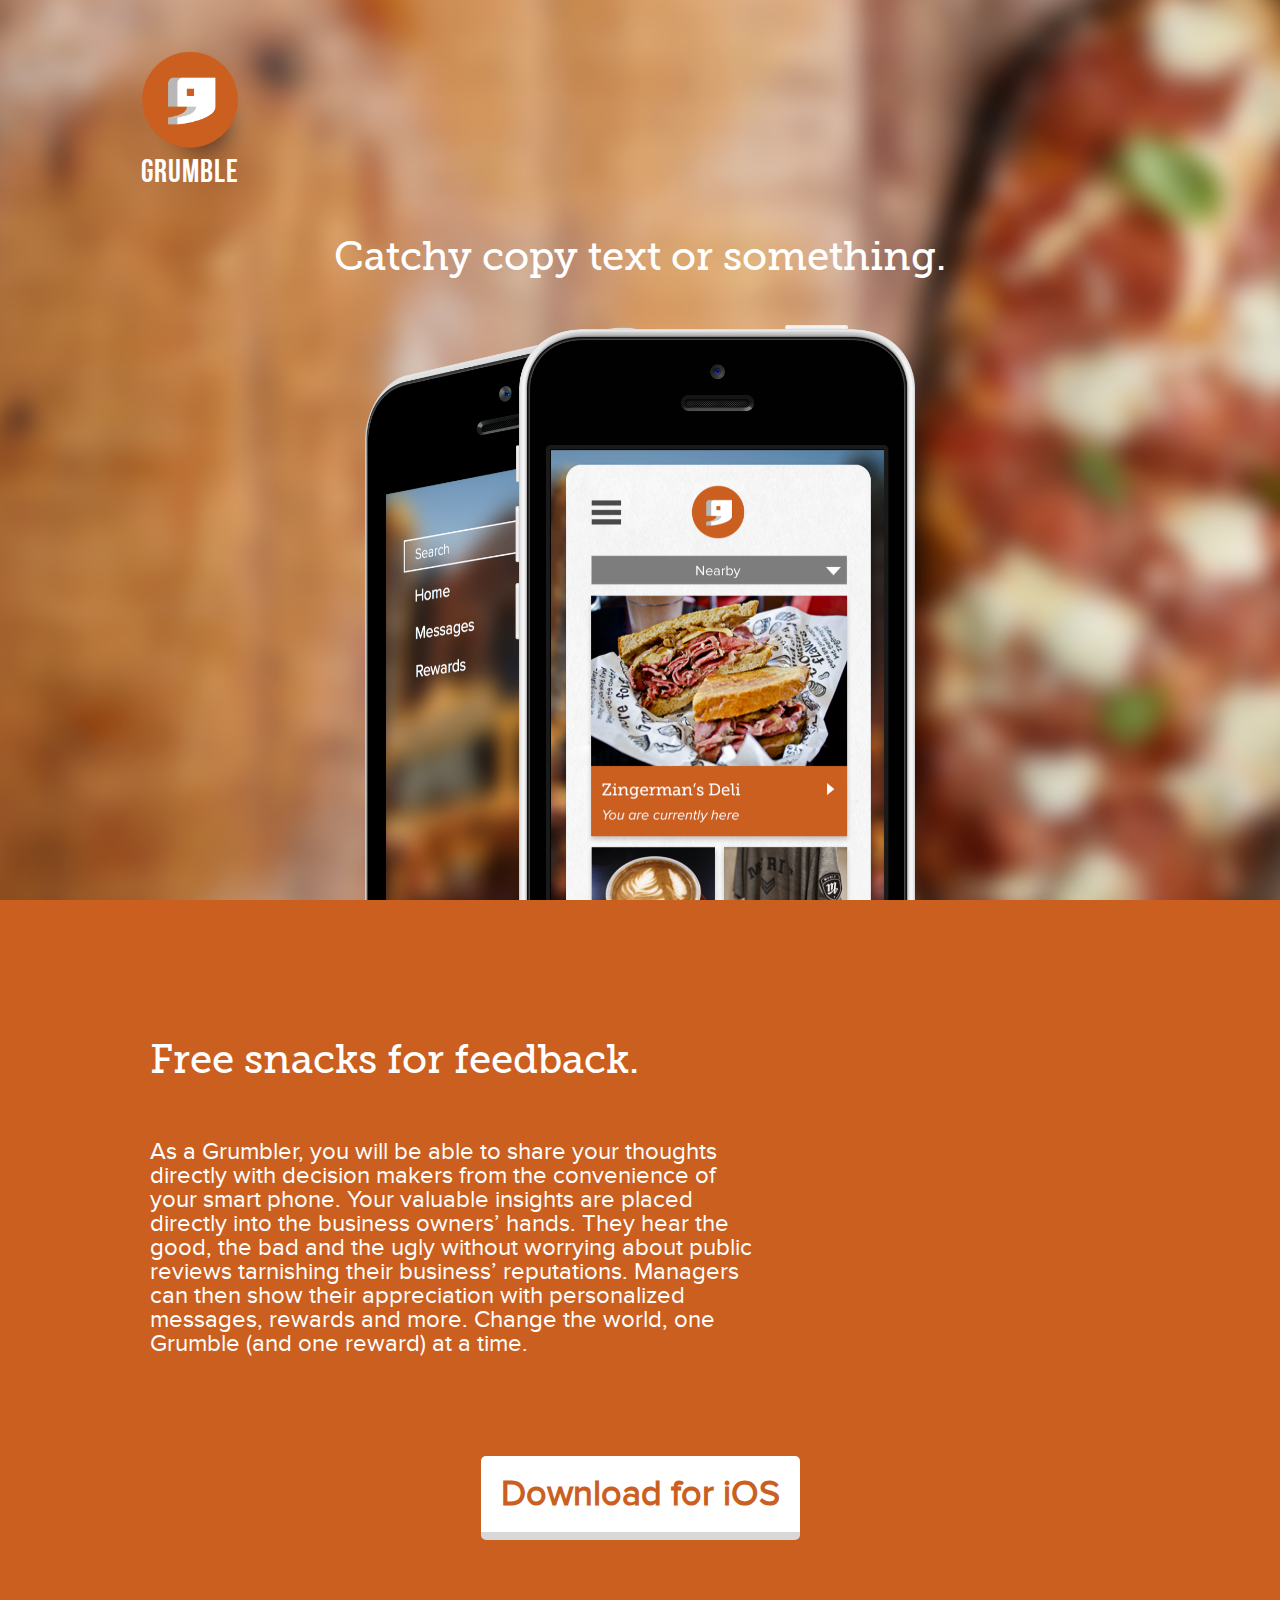
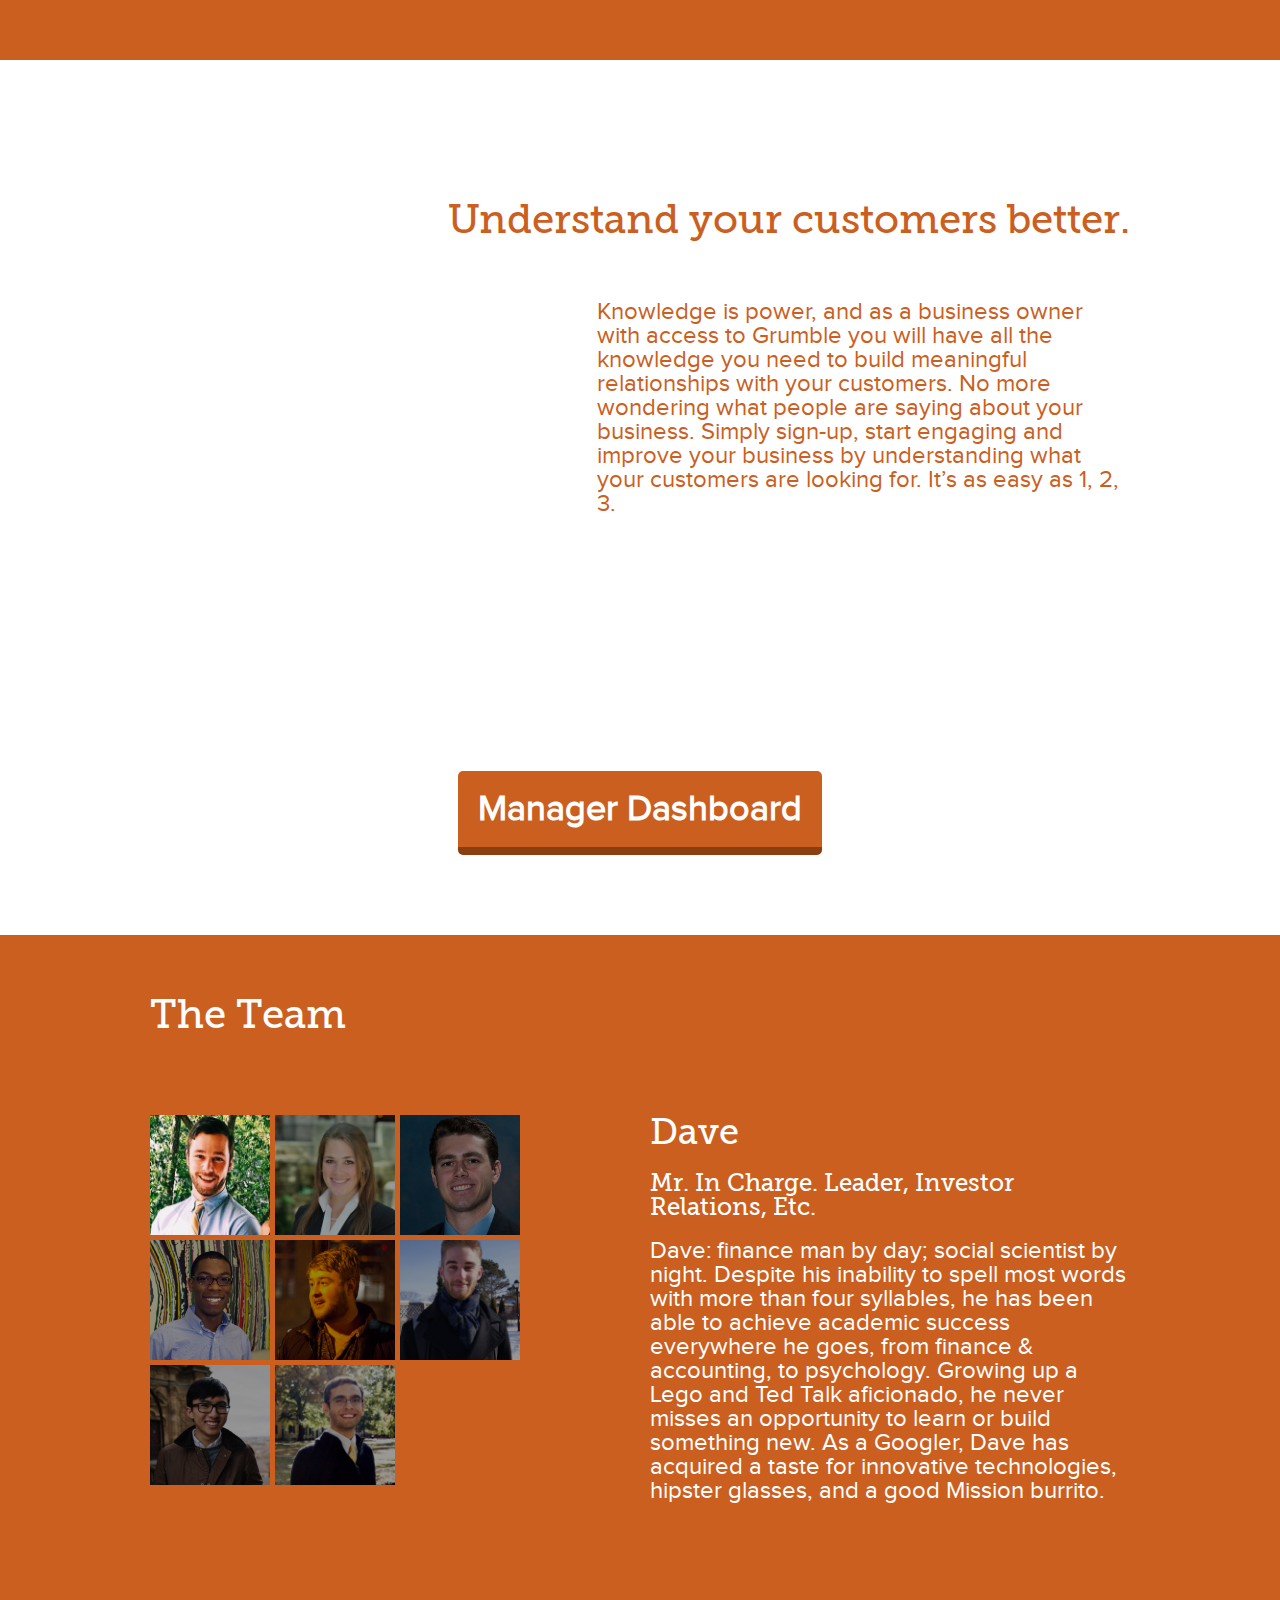
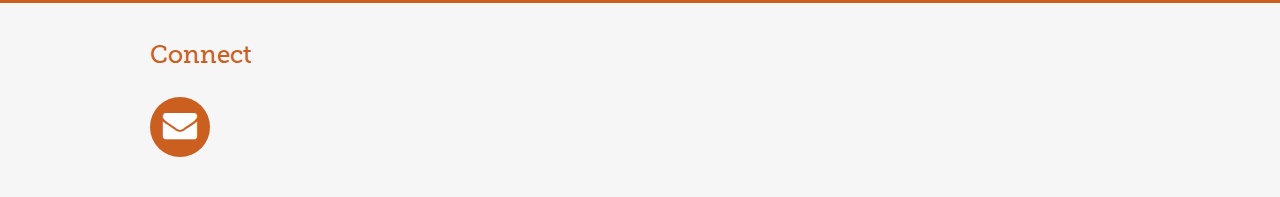
==== commit d30327d1: "Update grumble preview" ====
--- a/grumble/index.html
+++ b/grumble/index.html
@@ -9,7 +9,7 @@
         Grumble
     </title>
     <meta name="description" content="Get free snacks for feedback. Understand your customers better.">
-    <meta name="viewport" content="width=device-width,initial-scale=1">
+    <meta name="viewport" content="width=device-width, initial-scale=1">
     <link rel="shortcut icon" href="favicon.ico">
 
     <link rel="stylesheet" href="http://yui.yahooapis.com/combo?pure/0.5.0/base-min.css&pure/0.5.0/grids-min.css&pure/0.5.0/grids-responsive-min.css">
@@ -26,7 +26,7 @@
   <div class="header clearfix">
     <div class="container center-md">
       <div class="logo-container">
-        <img src="images/logo.png" alt="Grumble logo" class="logo">
+        <img src="images/logo.png" alt="Grumble logo" class="logo" />
         <h4 class="name">Grumble</h4>
       </div>
     </div>
@@ -37,25 +37,30 @@
   </div>
 
   <div class="container">
-    <img src="images/hero_iphones.png" class="hero-iphones">
+    <img src="images/hero_iphones.png" class="hero-iphones" />
   </div>
 
 </section>
 <section class="feedback" id="feedback">
 
   <div class="container">
-    <h1 class="grid-12 center-md headline">Get free snacks for feedback.</h1>
+    <h1 class="grid-12 center-md headline">Free snacks for feedback.</h1>
+  </div>
+
+  <div class="container section-body">
+    <div class="grid-md-4 push-md-8 center-md">
+      <img src="images/feedback_iphone.png" class="feedback-iphone" />
+    </div>
+    <p class="grid-md-8 pull-md-4 section-body-text">
+      As a Grumbler, you will be able to share your thoughts <strong>directly</strong> with decision makers from the <strong>convenience</strong> of your smart phone. Your valuable insights are placed directly into the <strong>business owners’</strong> hands.  They hear the good, the bad and the ugly without worrying about public reviews tarnishing their business’ <strong>reputations</strong>. Managers can then show their appreciation with personalized messages, rewards and more. Change the world, one Grumble (and one reward) at a time.
+    </p>
   </div>
 
   <div class="container">
-    <div class="grid-md-4 push-md-8 center-md">
-      <img src="images/feedback_iphone.png" class="feedback-iphone">
+    <div class="grid-12 text-center">
+      <a href="http://www.apple.com" class="btn white" target="_blank">Download for iOS</a>
     </div>
-    <p class="grid-md-8 pull-md-4">
-      Lorem ipsum dolor sit amet, consectetur adipiscing elit. Pellentesque consequat at quam id gravida. Nulla vel enim elit. Donec hendrerit luctus enim, sed volutpat nunc tempor ut. Pellentesque tempor mauris et nibh consectetur, eget condimentum lorem tristique. Duis at accumsan erat. Vivamus pulvinar auctor augue, facilisis placerat ex viverra non. Donec vitae libero felis. In ullamcorper sem sit amet mauris sagittis dignissim. Phasellus ullamcorper congue nunc. Cras venenatis orci at euismod sollicitudin.
-    </p>
   </div>
-
 </section>
 <section class="understand" id="understand">
 
@@ -65,16 +70,16 @@
 
   <div class="container section-body">
     <div class="grid-md-4 center-md">
-      <img src="images/understand_imac.png" class="understand-imac">
+      <img src="images/understand_imac.png" class="understand-imac" />
     </div>
-    <p class="grid-md-7 push-md-1">
-      Lorem ipsum dolor sit amet, consectetur adipiscing elit. Pellentesque consequat at quam id gravida. Nulla vel enim elit. Donec hendrerit luctus enim, sed volutpat nunc tempor ut. Pellentesque tempor mauris et nibh consectetur, eget condimentum lorem tristique. Duis at accumsan erat. Vivamus pulvinar auctor augue, facilisis placerat ex viverra non. Donec vitae libero felis. In ullamcorper sem sit amet mauris sagittis dignissim. Phasellus ullamcorper congue nunc. Cras venenatis orci at euismod sollicitudin.
+    <p class="grid-md-7 push-md-1 section-body-text">
+      <strong>Knowledge is power</strong>, and as a business owner with access to Grumble you will have all the knowledge you need to build meaningful relationships with your customers. No more wondering what people are saying about your business. Simply <strong>sign-up, start engaging and improve</strong> your business by understanding what your customers are looking for. It’s as easy as 1, 2, 3.
     </p>
   </div>
 
   <div class="container">
     <div class="grid-12 text-center">
-      <a href="http://www.apple.com" class="btn" target="_blank">Download for iOS</a>
+      <a href="#" class="btn rust" target="_blank">Manager Dashboard</a>
     </div>
   </div>
 </section>
@@ -90,6 +95,7 @@
     </div>
     <div class="grid-md-6 push-md-1">
       <h2 class="member-name"></h2>
+      <h4 class="member-title"></h4>
       <p class="member-bio"></p>
     </div>
   </div>
--- a/grumble/css/main.min.css
+++ b/grumble/css/main.min.css
@@ -1,4 +1,7073 @@
-﻿html,body,div,span,applet,object,iframe,h1,h2,h3,h4,h5,h6,p,blockquote,pre,a,abbr,acronym,address,big,cite,code,del,dfn,em,img,ins,kbd,q,s,samp,small,strike,strong,sub,sup,tt,var,b,u,i,center,dl,dt,dd,ol,ul,li,fieldset,form,label,legend,table,caption,tbody,tfoot,thead,tr,th,td,article,aside,canvas,details,embed,figure,figcaption,footer,header,hgroup,menu,nav,output,ruby,section,summary,time,mark,audio,video{margin:0;padding:0;border:0;font-size:100%;font:inherit;vertical-align:baseline}article,aside,details,figcaption,figure,footer,header,hgroup,menu,nav,section{display:block}body{line-height:1}ol,ul{list-style:none}blockquote,q{quotes:none}blockquote:before,blockquote:after,q:before,q:after{content:'';content:none}table{border-collapse:collapse;border-spacing:0}/*!
+@charset "UTF-8";
+html, body, div, span, applet, object, iframe,
+h1, h2, h3, h4, h5, h6, p, blockquote, pre,
+a, abbr, acronym, address, big, cite, code,
+del, dfn, em, img, ins, kbd, q, s, samp,
+small, strike, strong, sub, sup, tt, var,
+b, u, i, center,
+dl, dt, dd, ol, ul, li,
+fieldset, form, label, legend,
+table, caption, tbody, tfoot, thead, tr, th, td,
+article, aside, canvas, details, embed,
+figure, figcaption, footer, header, hgroup,
+menu, nav, output, ruby, section, summary,
+time, mark, audio, video {
+  margin: 0;
+  padding: 0;
+  border: 0;
+  font-size: 100%;
+  font: inherit;
+  vertical-align: baseline;
+}
+
+/* HTML5 display-role reset for older browsers */
+article, aside, details, figcaption, figure,
+footer, header, hgroup, menu, nav, section {
+  display: block;
+}
+
+body {
+  line-height: 1;
+}
+
+ol, ul {
+  list-style: none;
+}
+
+blockquote, q {
+  quotes: none;
+}
+
+blockquote:before, blockquote:after,
+q:before, q:after {
+  content: '';
+  content: none;
+}
+
+table {
+  border-collapse: collapse;
+  border-spacing: 0;
+}
+
+/*!
  *  Font Awesome 4.2.0 by @davegandy - http://fontawesome.io - @fontawesome
  *  License - http://fontawesome.io/license (Font: SIL OFL 1.1, CSS: MIT License)
- */@font-face{font-family:'FontAwesome';src:url("../fonts/fontawesome-webfont.eot?v=4.2.0");src:url("../fonts/fontawesome-webfont.eot?#iefix&v=4.2.0") format("embedded-opentype"),url("../fonts/fontawesome-webfont.woff?v=4.2.0") format("woff"),url("../fonts/fontawesome-webfont.ttf?v=4.2.0") format("truetype"),url("../fonts/fontawesome-webfont.svg?v=4.2.0#fontawesomeregular") format("svg");font-weight:normal;font-style:normal}.fa{display:inline-block;font:normal normal normal 14px/1 FontAwesome;font-size:inherit;text-rendering:auto;-webkit-font-smoothing:antialiased;-moz-osx-font-smoothing:grayscale}.fa-lg{font-size:1.33333em;line-height:0.75em;vertical-align:-15%}.fa-2x{font-size:2em}.fa-3x{font-size:3em}.fa-4x{font-size:4em}.fa-5x{font-size:5em}.fa-fw{width:1.28571em;text-align:center}.fa-ul{padding-left:0;margin-left:2.14286em;list-style-type:none}.fa-ul>li{position:relative}.fa-li{position:absolute;left:-2.14286em;width:2.14286em;top:0.14286em;text-align:center}.fa-li.fa-lg{left:-1.85714em}.fa-border{padding:.2em .25em .15em;border:solid 0.08em #eee;border-radius:.1em}.pull-right{float:right}.pull-left{float:left}.fa.pull-left{margin-right:.3em}.fa.pull-right{margin-left:.3em}.fa-spin{-webkit-animation:fa-spin 2s infinite linear;animation:fa-spin 2s infinite linear}@-webkit-keyframes fa-spin{0%{-webkit-transform:rotate(0deg);transform:rotate(0deg)}100%{-webkit-transform:rotate(359deg);transform:rotate(359deg)}}@keyframes fa-spin{0%{-webkit-transform:rotate(0deg);transform:rotate(0deg)}100%{-webkit-transform:rotate(359deg);transform:rotate(359deg)}}.fa-rotate-90{filter:progid:DXImageTransform.Microsoft.BasicImage(rotation=1);-webkit-transform:rotate(90deg);-ms-transform:rotate(90deg);transform:rotate(90deg)}.fa-rotate-180{filter:progid:DXImageTransform.Microsoft.BasicImage(rotation=2);-webkit-transform:rotate(180deg);-ms-transform:rotate(180deg);transform:rotate(180deg)}.fa-rotate-270{filter:progid:DXImageTransform.Microsoft.BasicImage(rotation=3);-webkit-transform:rotate(270deg);-ms-transform:rotate(270deg);transform:rotate(270deg)}.fa-flip-horizontal{filter:progid:DXImageTransform.Microsoft.BasicImage(rotation=0);-webkit-transform:scale(-1, 1);-ms-transform:scale(-1, 1);transform:scale(-1, 1)}.fa-flip-vertical{filter:progid:DXImageTransform.Microsoft.BasicImage(rotation=2);-webkit-transform:scale(1, -1);-ms-transform:scale(1, -1);transform:scale(1, -1)}:root .fa-rotate-90,:root .fa-rotate-180,:root .fa-rotate-270,:root .fa-flip-horizontal,:root .fa-flip-vertical{filter:none}.fa-stack{position:relative;display:inline-block;width:2em;height:2em;line-height:2em;vertical-align:middle}.fa-stack-1x,.fa-stack-2x{position:absolute;left:0;width:100%;text-align:center}.fa-stack-1x{line-height:inherit}.fa-stack-2x{font-size:2em}.fa-inverse{color:#fff}.fa-glass:before{content:""}.fa-music:before{content:""}.fa-search:before{content:""}.fa-envelope-o:before{content:""}.fa-heart:before{content:""}.fa-star:before{content:""}.fa-star-o:before{content:""}.fa-user:before{content:""}.fa-film:before{content:""}.fa-th-large:before{content:""}.fa-th:before{content:""}.fa-th-list:before{content:""}.fa-check:before{content:""}.fa-remove:before,.fa-close:before,.fa-times:before{content:""}.fa-search-plus:before{content:""}.fa-search-minus:before{content:""}.fa-power-off:before{content:""}.fa-signal:before{content:""}.fa-gear:before,.fa-cog:before{content:""}.fa-trash-o:before{content:""}.fa-home:before{content:""}.fa-file-o:before{content:""}.fa-clock-o:before{content:""}.fa-road:before{content:""}.fa-download:before{content:""}.fa-arrow-circle-o-down:before{content:""}.fa-arrow-circle-o-up:before{content:""}.fa-inbox:before{content:""}.fa-play-circle-o:before{content:""}.fa-rotate-right:before,.fa-repeat:before{content:""}.fa-refresh:before{content:""}.fa-list-alt:before{content:""}.fa-lock:before{content:""}.fa-flag:before{content:""}.fa-headphones:before{content:""}.fa-volume-off:before{content:""}.fa-volume-down:before{content:""}.fa-volume-up:before{content:""}.fa-qrcode:before{content:""}.fa-barcode:before{content:""}.fa-tag:before{content:""}.fa-tags:before{content:""}.fa-book:before{content:""}.fa-bookmark:before{content:""}.fa-print:before{content:""}.fa-camera:before{content:""}.fa-font:before{content:""}.fa-bold:before{content:""}.fa-italic:before{content:""}.fa-text-height:before{content:""}.fa-text-width:before{content:""}.fa-align-left:before{content:""}.fa-align-center:before{content:""}.fa-align-right:before{content:""}.fa-align-justify:before{content:""}.fa-list:before{content:""}.fa-dedent:before,.fa-outdent:before{content:""}.fa-indent:before{content:""}.fa-video-camera:before{content:""}.fa-photo:before,.fa-image:before,.fa-picture-o:before{content:""}.fa-pencil:before{content:""}.fa-map-marker:before{content:""}.fa-adjust:before{content:""}.fa-tint:before{content:""}.fa-edit:before,.fa-pencil-square-o:before{content:""}.fa-share-square-o:before{content:""}.fa-check-square-o:before{content:""}.fa-arrows:before{content:""}.fa-step-backward:before{content:""}.fa-fast-backward:before{content:""}.fa-backward:before{content:""}.fa-play:before{content:""}.fa-pause:before{content:""}.fa-stop:before{content:""}.fa-forward:before{content:""}.fa-fast-forward:before{content:""}.fa-step-forward:before{content:""}.fa-eject:before{content:""}.fa-chevron-left:before{content:""}.fa-chevron-right:before{content:""}.fa-plus-circle:before{content:""}.fa-minus-circle:before{content:""}.fa-times-circle:before{content:""}.fa-check-circle:before{content:""}.fa-question-circle:before{content:""}.fa-info-circle:before{content:""}.fa-crosshairs:before{content:""}.fa-times-circle-o:before{content:""}.fa-check-circle-o:before{content:""}.fa-ban:before{content:""}.fa-arrow-left:before{content:""}.fa-arrow-right:before{content:""}.fa-arrow-up:before{content:""}.fa-arrow-down:before{content:""}.fa-mail-forward:before,.fa-share:before{content:""}.fa-expand:before{content:""}.fa-compress:before{content:""}.fa-plus:before{content:""}.fa-minus:before{content:""}.fa-asterisk:before{content:""}.fa-exclamation-circle:before{content:""}.fa-gift:before{content:""}.fa-leaf:before{content:""}.fa-fire:before{content:""}.fa-eye:before{content:""}.fa-eye-slash:before{content:""}.fa-warning:before,.fa-exclamation-triangle:before{content:""}.fa-plane:before{content:""}.fa-calendar:before{content:""}.fa-random:before{content:""}.fa-comment:before{content:""}.fa-magnet:before{content:""}.fa-chevron-up:before{content:""}.fa-chevron-down:before{content:""}.fa-retweet:before{content:""}.fa-shopping-cart:before{content:""}.fa-folder:before{content:""}.fa-folder-open:before{content:""}.fa-arrows-v:before{content:""}.fa-arrows-h:before{content:""}.fa-bar-chart-o:before,.fa-bar-chart:before{content:""}.fa-twitter-square:before{content:""}.fa-facebook-square:before{content:""}.fa-camera-retro:before{content:""}.fa-key:before{content:""}.fa-gears:before,.fa-cogs:before{content:""}.fa-comments:before{content:""}.fa-thumbs-o-up:before{content:""}.fa-thumbs-o-down:before{content:""}.fa-star-half:before{content:""}.fa-heart-o:before{content:""}.fa-sign-out:before{content:""}.fa-linkedin-square:before{content:""}.fa-thumb-tack:before{content:""}.fa-external-link:before{content:""}.fa-sign-in:before{content:""}.fa-trophy:before{content:""}.fa-github-square:before{content:""}.fa-upload:before{content:""}.fa-lemon-o:before{content:""}.fa-phone:before{content:""}.fa-square-o:before{content:""}.fa-bookmark-o:before{content:""}.fa-phone-square:before{content:""}.fa-twitter:before{content:""}.fa-facebook:before{content:""}.fa-github:before{content:""}.fa-unlock:before{content:""}.fa-credit-card:before{content:""}.fa-rss:before{content:""}.fa-hdd-o:before{content:""}.fa-bullhorn:before{content:""}.fa-bell:before{content:""}.fa-certificate:before{content:""}.fa-hand-o-right:before{content:""}.fa-hand-o-left:before{content:""}.fa-hand-o-up:before{content:""}.fa-hand-o-down:before{content:""}.fa-arrow-circle-left:before{content:""}.fa-arrow-circle-right:before{content:""}.fa-arrow-circle-up:before{content:""}.fa-arrow-circle-down:before{content:""}.fa-globe:before{content:""}.fa-wrench:before{content:""}.fa-tasks:before{content:""}.fa-filter:before{content:""}.fa-briefcase:before{content:""}.fa-arrows-alt:before{content:""}.fa-group:before,.fa-users:before{content:""}.fa-chain:before,.fa-link:before{content:""}.fa-cloud:before{content:""}.fa-flask:before{content:""}.fa-cut:before,.fa-scissors:before{content:""}.fa-copy:before,.fa-files-o:before{content:""}.fa-paperclip:before{content:""}.fa-save:before,.fa-floppy-o:before{content:""}.fa-square:before{content:""}.fa-navicon:before,.fa-reorder:before,.fa-bars:before{content:""}.fa-list-ul:before{content:""}.fa-list-ol:before{content:""}.fa-strikethrough:before{content:""}.fa-underline:before{content:""}.fa-table:before{content:""}.fa-magic:before{content:""}.fa-truck:before{content:""}.fa-pinterest:before{content:""}.fa-pinterest-square:before{content:""}.fa-google-plus-square:before{content:""}.fa-google-plus:before{content:""}.fa-money:before{content:""}.fa-caret-down:before{content:""}.fa-caret-up:before{content:""}.fa-caret-left:before{content:""}.fa-caret-right:before{content:""}.fa-columns:before{content:""}.fa-unsorted:before,.fa-sort:before{content:""}.fa-sort-down:before,.fa-sort-desc:before{content:""}.fa-sort-up:before,.fa-sort-asc:before{content:""}.fa-envelope:before{content:""}.fa-linkedin:before{content:""}.fa-rotate-left:before,.fa-undo:before{content:""}.fa-legal:before,.fa-gavel:before{content:""}.fa-dashboard:before,.fa-tachometer:before{content:""}.fa-comment-o:before{content:""}.fa-comments-o:before{content:""}.fa-flash:before,.fa-bolt:before{content:""}.fa-sitemap:before{content:""}.fa-umbrella:before{content:""}.fa-paste:before,.fa-clipboard:before{content:""}.fa-lightbulb-o:before{content:""}.fa-exchange:before{content:""}.fa-cloud-download:before{content:""}.fa-cloud-upload:before{content:""}.fa-user-md:before{content:""}.fa-stethoscope:before{content:""}.fa-suitcase:before{content:""}.fa-bell-o:before{content:""}.fa-coffee:before{content:""}.fa-cutlery:before{content:""}.fa-file-text-o:before{content:""}.fa-building-o:before{content:""}.fa-hospital-o:before{content:""}.fa-ambulance:before{content:""}.fa-medkit:before{content:""}.fa-fighter-jet:before{content:""}.fa-beer:before{content:""}.fa-h-square:before{content:""}.fa-plus-square:before{content:""}.fa-angle-double-left:before{content:""}.fa-angle-double-right:before{content:""}.fa-angle-double-up:before{content:""}.fa-angle-double-down:before{content:""}.fa-angle-left:before{content:""}.fa-angle-right:before{content:""}.fa-angle-up:before{content:""}.fa-angle-down:before{content:""}.fa-desktop:before{content:""}.fa-laptop:before{content:""}.fa-tablet:before{content:""}.fa-mobile-phone:before,.fa-mobile:before{content:""}.fa-circle-o:before{content:""}.fa-quote-left:before{content:""}.fa-quote-right:before{content:""}.fa-spinner:before{content:""}.fa-circle:before{content:""}.fa-mail-reply:before,.fa-reply:before{content:""}.fa-github-alt:before{content:""}.fa-folder-o:before{content:""}.fa-folder-open-o:before{content:""}.fa-smile-o:before{content:""}.fa-frown-o:before{content:""}.fa-meh-o:before{content:""}.fa-gamepad:before{content:""}.fa-keyboard-o:before{content:""}.fa-flag-o:before{content:""}.fa-flag-checkered:before{content:""}.fa-terminal:before{content:""}.fa-code:before{content:""}.fa-mail-reply-all:before,.fa-reply-all:before{content:""}.fa-star-half-empty:before,.fa-star-half-full:before,.fa-star-half-o:before{content:""}.fa-location-arrow:before{content:""}.fa-crop:before{content:""}.fa-code-fork:before{content:""}.fa-unlink:before,.fa-chain-broken:before{content:""}.fa-question:before{content:""}.fa-info:before{content:""}.fa-exclamation:before{content:""}.fa-superscript:before{content:""}.fa-subscript:before{content:""}.fa-eraser:before{content:""}.fa-puzzle-piece:before{content:""}.fa-microphone:before{content:""}.fa-microphone-slash:before{content:""}.fa-shield:before{content:""}.fa-calendar-o:before{content:""}.fa-fire-extinguisher:before{content:""}.fa-rocket:before{content:""}.fa-maxcdn:before{content:""}.fa-chevron-circle-left:before{content:""}.fa-chevron-circle-right:before{content:""}.fa-chevron-circle-up:before{content:""}.fa-chevron-circle-down:before{content:""}.fa-html5:before{content:""}.fa-css3:before{content:""}.fa-anchor:before{content:""}.fa-unlock-alt:before{content:""}.fa-bullseye:before{content:""}.fa-ellipsis-h:before{content:""}.fa-ellipsis-v:before{content:""}.fa-rss-square:before{content:""}.fa-play-circle:before{content:""}.fa-ticket:before{content:""}.fa-minus-square:before{content:""}.fa-minus-square-o:before{content:""}.fa-level-up:before{content:""}.fa-level-down:before{content:""}.fa-check-square:before{content:""}.fa-pencil-square:before{content:""}.fa-external-link-square:before{content:""}.fa-share-square:before{content:""}.fa-compass:before{content:""}.fa-toggle-down:before,.fa-caret-square-o-down:before{content:""}.fa-toggle-up:before,.fa-caret-square-o-up:before{content:""}.fa-toggle-right:before,.fa-caret-square-o-right:before{content:""}.fa-euro:before,.fa-eur:before{content:""}.fa-gbp:before{content:""}.fa-dollar:before,.fa-usd:before{content:""}.fa-rupee:before,.fa-inr:before{content:""}.fa-cny:before,.fa-rmb:before,.fa-yen:before,.fa-jpy:before{content:""}.fa-ruble:before,.fa-rouble:before,.fa-rub:before{content:""}.fa-won:before,.fa-krw:before{content:""}.fa-bitcoin:before,.fa-btc:before{content:""}.fa-file:before{content:""}.fa-file-text:before{content:""}.fa-sort-alpha-asc:before{content:""}.fa-sort-alpha-desc:before{content:""}.fa-sort-amount-asc:before{content:""}.fa-sort-amount-desc:before{content:""}.fa-sort-numeric-asc:before{content:""}.fa-sort-numeric-desc:before{content:""}.fa-thumbs-up:before{content:""}.fa-thumbs-down:before{content:""}.fa-youtube-square:before{content:""}.fa-youtube:before{content:""}.fa-xing:before{content:""}.fa-xing-square:before{content:""}.fa-youtube-play:before{content:""}.fa-dropbox:before{content:""}.fa-stack-overflow:before{content:""}.fa-instagram:before{content:""}.fa-flickr:before{content:""}.fa-adn:before{content:""}.fa-bitbucket:before{content:""}.fa-bitbucket-square:before{content:""}.fa-tumblr:before{content:""}.fa-tumblr-square:before{content:""}.fa-long-arrow-down:before{content:""}.fa-long-arrow-up:before{content:""}.fa-long-arrow-left:before{content:""}.fa-long-arrow-right:before{content:""}.fa-apple:before{content:""}.fa-windows:before{content:""}.fa-android:before{content:""}.fa-linux:before{content:""}.fa-dribbble:before{content:""}.fa-skype:before{content:""}.fa-foursquare:before{content:""}.fa-trello:before{content:""}.fa-female:before{content:""}.fa-male:before{content:""}.fa-gittip:before{content:""}.fa-sun-o:before{content:""}.fa-moon-o:before{content:""}.fa-archive:before{content:""}.fa-bug:before{content:""}.fa-vk:before{content:""}.fa-weibo:before{content:""}.fa-renren:before{content:""}.fa-pagelines:before{content:""}.fa-stack-exchange:before{content:""}.fa-arrow-circle-o-right:before{content:""}.fa-arrow-circle-o-left:before{content:""}.fa-toggle-left:before,.fa-caret-square-o-left:before{content:""}.fa-dot-circle-o:before{content:""}.fa-wheelchair:before{content:""}.fa-vimeo-square:before{content:""}.fa-turkish-lira:before,.fa-try:before{content:""}.fa-plus-square-o:before{content:""}.fa-space-shuttle:before{content:""}.fa-slack:before{content:""}.fa-envelope-square:before{content:""}.fa-wordpress:before{content:""}.fa-openid:before{content:""}.fa-institution:before,.fa-bank:before,.fa-university:before{content:""}.fa-mortar-board:before,.fa-graduation-cap:before{content:""}.fa-yahoo:before{content:""}.fa-google:before{content:""}.fa-reddit:before{content:""}.fa-reddit-square:before{content:""}.fa-stumbleupon-circle:before{content:""}.fa-stumbleupon:before{content:""}.fa-delicious:before{content:""}.fa-digg:before{content:""}.fa-pied-piper:before{content:""}.fa-pied-piper-alt:before{content:""}.fa-drupal:before{content:""}.fa-joomla:before{content:""}.fa-language:before{content:""}.fa-fax:before{content:""}.fa-building:before{content:""}.fa-child:before{content:""}.fa-paw:before{content:""}.fa-spoon:before{content:""}.fa-cube:before{content:""}.fa-cubes:before{content:""}.fa-behance:before{content:""}.fa-behance-square:before{content:""}.fa-steam:before{content:""}.fa-steam-square:before{content:""}.fa-recycle:before{content:""}.fa-automobile:before,.fa-car:before{content:""}.fa-cab:before,.fa-taxi:before{content:""}.fa-tree:before{content:""}.fa-spotify:before{content:""}.fa-deviantart:before{content:""}.fa-soundcloud:before{content:""}.fa-database:before{content:""}.fa-file-pdf-o:before{content:""}.fa-file-word-o:before{content:""}.fa-file-excel-o:before{content:""}.fa-file-powerpoint-o:before{content:""}.fa-file-photo-o:before,.fa-file-picture-o:before,.fa-file-image-o:before{content:""}.fa-file-zip-o:before,.fa-file-archive-o:before{content:""}.fa-file-sound-o:before,.fa-file-audio-o:before{content:""}.fa-file-movie-o:before,.fa-file-video-o:before{content:""}.fa-file-code-o:before{content:""}.fa-vine:before{content:""}.fa-codepen:before{content:""}.fa-jsfiddle:before{content:""}.fa-life-bouy:before,.fa-life-buoy:before,.fa-life-saver:before,.fa-support:before,.fa-life-ring:before{content:""}.fa-circle-o-notch:before{content:""}.fa-ra:before,.fa-rebel:before{content:""}.fa-ge:before,.fa-empire:before{content:""}.fa-git-square:before{content:""}.fa-git:before{content:""}.fa-hacker-news:before{content:""}.fa-tencent-weibo:before{content:""}.fa-qq:before{content:""}.fa-wechat:before,.fa-weixin:before{content:""}.fa-send:before,.fa-paper-plane:before{content:""}.fa-send-o:before,.fa-paper-plane-o:before{content:""}.fa-history:before{content:""}.fa-circle-thin:before{content:""}.fa-header:before{content:""}.fa-paragraph:before{content:""}.fa-sliders:before{content:""}.fa-share-alt:before{content:""}.fa-share-alt-square:before{content:""}.fa-bomb:before{content:""}.fa-soccer-ball-o:before,.fa-futbol-o:before{content:""}.fa-tty:before{content:""}.fa-binoculars:before{content:""}.fa-plug:before{content:""}.fa-slideshare:before{content:""}.fa-twitch:before{content:""}.fa-yelp:before{content:""}.fa-newspaper-o:before{content:""}.fa-wifi:before{content:""}.fa-calculator:before{content:""}.fa-paypal:before{content:""}.fa-google-wallet:before{content:""}.fa-cc-visa:before{content:""}.fa-cc-mastercard:before{content:""}.fa-cc-discover:before{content:""}.fa-cc-amex:before{content:""}.fa-cc-paypal:before{content:""}.fa-cc-stripe:before{content:""}.fa-bell-slash:before{content:""}.fa-bell-slash-o:before{content:""}.fa-trash:before{content:""}.fa-copyright:before{content:""}.fa-at:before{content:""}.fa-eyedropper:before{content:""}.fa-paint-brush:before{content:""}.fa-birthday-cake:before{content:""}.fa-area-chart:before{content:""}.fa-pie-chart:before{content:""}.fa-line-chart:before{content:""}.fa-lastfm:before{content:""}.fa-lastfm-square:before{content:""}.fa-toggle-off:before{content:""}.fa-toggle-on:before{content:""}.fa-bicycle:before{content:""}.fa-bus:before{content:""}.fa-ioxhost:before{content:""}.fa-angellist:before{content:""}.fa-cc:before{content:""}.fa-shekel:before,.fa-sheqel:before,.fa-ils:before{content:""}.fa-meanpath:before{content:""}@font-face{font-family:'Bebas Neue';src:url("../fonts/bebasneue-webfont.eot");src:url("../fonts/bebasneue-webfont.eot?#iefix") format("embedded-opentype"),url("../fonts/bebasneue-webfont.woff2") format("woff2"),url("../fonts/bebasneue-webfont.woff") format("woff"),url("../fonts/bebasneue-webfont.ttf") format("truetype"),url("../fonts/bebasneue-webfont.svg#bebas_neueregular") format("svg");font-weight:normal;font-style:normal}@font-face{font-family:'Museo Slab';src:url("../fonts/Museo_Slab_500_2-webfont.eot");src:url("../fonts/Museo_Slab_500_2-webfont.eot?#iefix") format("embedded-opentype"),url("../fonts/Museo_Slab_500_2-webfont.woff2") format("woff2"),url("../fonts/Museo_Slab_500_2-webfont.woff") format("woff"),url("../fonts/Museo_Slab_500_2-webfont.ttf") format("truetype"),url("../fonts/Museo_Slab_500_2-webfont.svg#museo_slab500") format("svg");font-weight:normal;font-style:normal}@font-face{font-family:'Proxima Nova';src:url("../fonts/proximanova-regular-webfont.eot");src:url("../fonts/proximanova-regular-webfont.eot?#iefix") format("embedded-opentype"),url("../fonts/proximanova-regular-webfont.woff") format("woff"),url("../fonts/proximanova-regular-webfont.ttf") format("truetype"),url("../fonts/proximanova-regular-webfont.svg#proxima_nova_rgregular") format("svg");font-weight:normal;font-style:normal}h1,h2,h3,h4,h5,h6{font-family:'Museo Slab', serif}h1{font-size:40px}h2{font-size:36px}h3{font-size:24px}@media screen and (max-width: 992px){h1{font-size:36px}h2{font-size:32px}}.container:after{content:"";display:table;clear:both}.parent:before,.parent-xs:before,.parent-sm:before,.parent-md:before,.parent-lg:before,.parent:after,.parent-xs:after,.parent-sm:after,.parent-md:after,.parent-lg:after{content:"";display:table}.parent:after,.parent-xs:after,.parent-sm:after,.parent-md:after,.parent-lg:after{clear:both}.parent,.parent-xs,.parent-sm,.parent-md,.parent-lg{zoom:1}.push-0,.push-1,.push-2,.push-3,.push-4,.push-5,.push-6,.push-7,.push-8,.push-9,.push-10,.push-11,.push-12,.push-xs-0,.push-xs-1,.push-xs-2,.push-xs-3,.push-xs-4,.push-xs-5,.push-xs-6,.push-xs-7,.push-xs-8,.push-xs-9,.push-xs-10,.push-xs-11,.push-xs-12,.push-sm-0,.push-sm-1,.push-sm-2,.push-sm-3,.push-sm-4,.push-sm-5,.push-sm-6,.push-sm-7,.push-sm-8,.push-sm-9,.push-sm-10,.push-sm-11,.push-sm-12,.push-md-0,.push-md-1,.push-md-2,.push-md-3,.push-md-4,.push-md-5,.push-md-6,.push-md-7,.push-md-8,.push-md-9,.push-md-10,.push-md-11,.push-md-12,.push-lg-0,.push-lg-1,.push-lg-2,.push-lg-3,.push-lg-4,.push-lg-5,.push-lg-6,.push-lg-7,.push-lg-8,.push-lg-9,.push-lg-10,.push-lg-11,.push-lg-12,.pull-0,.pull-1,.pull-2,.pull-3,.pull-4,.pull-5,.pull-6,.pull-7,.pull-8,.pull-9,.pull-10,.pull-11,.pull-12,.pull-xs-0,.pull-xs-1,.pull-xs-2,.pull-xs-3,.pull-xs-4,.pull-xs-5,.pull-xs-6,.pull-xs-7,.pull-xs-8,.pull-xs-9,.pull-xs-10,.pull-xs-11,.pull-xs-12,.pull-sm-0,.pull-sm-1,.pull-sm-2,.pull-sm-3,.pull-sm-4,.pull-sm-5,.pull-sm-6,.pull-sm-7,.pull-sm-8,.pull-sm-9,.pull-sm-10,.pull-sm-11,.pull-sm-12,.pull-md-0,.pull-md-1,.pull-md-2,.pull-md-3,.pull-md-4,.pull-md-5,.pull-md-6,.pull-md-7,.pull-md-8,.pull-md-9,.pull-md-10,.pull-md-11,.pull-md-12,.pull-lg-0,.pull-lg-1,.pull-lg-2,.pull-lg-3,.pull-lg-4,.pull-lg-5,.pull-lg-6,.pull-lg-7,.pull-lg-8,.pull-lg-9,.pull-lg-10,.pull-lg-11,.pull-lg-12{position:relative}.container{-webkit-box-sizing:border-box;-moz-box-sizing:border-box;box-sizing:border-box}.parent,.parent-xs,.parent-sm,.parent-md,.parent-lg{-webkit-box-sizing:border-box;-moz-box-sizing:border-box;box-sizing:border-box}.grid-0,.grid-1,.grid-2,.grid-3,.grid-4,.grid-5,.grid-6,.grid-7,.grid-8,.grid-9,.grid-10,.grid-11,.grid-12,.grid-xs-0,.grid-xs-1,.grid-xs-2,.grid-xs-3,.grid-xs-4,.grid-xs-5,.grid-xs-6,.grid-xs-7,.grid-xs-8,.grid-xs-9,.grid-xs-10,.grid-xs-11,.grid-xs-12,.grid-sm-0,.grid-sm-1,.grid-sm-2,.grid-sm-3,.grid-sm-4,.grid-sm-5,.grid-sm-6,.grid-sm-7,.grid-sm-8,.grid-sm-9,.grid-sm-10,.grid-sm-11,.grid-sm-12,.grid-md-0,.grid-md-1,.grid-md-2,.grid-md-3,.grid-md-4,.grid-md-5,.grid-md-6,.grid-md-7,.grid-md-8,.grid-md-9,.grid-md-10,.grid-md-11,.grid-md-12,.grid-lg-0,.grid-lg-1,.grid-lg-2,.grid-lg-3,.grid-lg-4,.grid-lg-5,.grid-lg-6,.grid-lg-7,.grid-lg-8,.grid-lg-9,.grid-lg-10,.grid-lg-11,.grid-lg-12{display:inline-block;min-height:1px;-webkit-box-sizing:border-box;-moz-box-sizing:border-box;box-sizing:border-box}@media screen and (max-width: 400px){@-ms-viewport{width:device-width}}#gridle-settings{content:'{ "version" : "1.3.32", "states" : { "retina":{ "query" : "(-webkit-min-device-pixel-ratio: 2), (min-resolution: 192dpi), (min-resolution: 2dppx)", "classes" : false, "name" : "retina", "_gridle" : true }, "tv":{ "query" : "only tv", "classes" : false, "name" : "tv", "_gridle" : true }, "print":{ "query" : "only print", "classes" : false, "name" : "print", "_gridle" : true }, "portrait":{ "query" : "only screen and (orientation: portrait)", "classes" : false, "name" : "portrait", "_gridle" : true }, "landscape":{ "query" : "only screen and (orientation: landscape)", "classes" : false, "name" : "landscape", "_gridle" : true }, "default":{ "name" : "default", "min-width" : null, "max-width" : null, "query" : null, "classes" : true, "context" : "12", "gutter-width" : "20px", "direction" : "ltr", "name-multiplicator" : "1", "debug" : false, "debug-show-class-names" : true, "ie7-support" : false, "html-states-classes" : true, "generate-push-classes" : true, "generate-pull-classes" : true, "generate-prefix-classes" : true, "generate-suffix-classes" : true, "generate-helpers-classes" : true, "_gridle" : true }, "xs":{ "name" : "xs", "min-width" : null, "max-width" : "768px", "query" : "screen and (max-width: 768px)", "classes" : true, "context" : "12", "gutter-width" : "20px", "direction" : "ltr", "name-multiplicator" : "1", "debug" : false, "debug-show-class-names" : true, "ie7-support" : false, "html-states-classes" : true, "generate-push-classes" : true, "generate-pull-classes" : true, "generate-prefix-classes" : true, "generate-suffix-classes" : true, "generate-helpers-classes" : true, "_gridle" : true }, "sm":{ "name" : "sm", "min-width" : "768px", "max-width" : null, "query" : "screen and (min-width: 768px)", "classes" : true, "context" : "12", "gutter-width" : "20px", "direction" : "ltr", "name-multiplicator" : "1", "debug" : false, "debug-show-class-names" : true, "ie7-support" : false, "html-states-classes" : true, "generate-push-classes" : true, "generate-pull-classes" : true, "generate-prefix-classes" : true, "generate-suffix-classes" : true, "generate-helpers-classes" : true, "_gridle" : true }, "md":{ "name" : "md", "min-width" : "992px", "max-width" : null, "query" : "screen and (min-width: 992px)", "classes" : true, "context" : "12", "gutter-width" : "20px", "direction" : "ltr", "name-multiplicator" : "1", "debug" : false, "debug-show-class-names" : true, "ie7-support" : false, "html-states-classes" : true, "generate-push-classes" : true, "generate-pull-classes" : true, "generate-prefix-classes" : true, "generate-suffix-classes" : true, "generate-helpers-classes" : true, "_gridle" : true }, "lg":{ "name" : "lg", "min-width" : "1200px", "max-width" : null, "query" : "screen and (min-width: 1200px)", "classes" : true, "context" : "12", "gutter-width" : "20px", "direction" : "ltr", "name-multiplicator" : "1", "debug" : false, "debug-show-class-names" : true, "ie7-support" : false, "html-states-classes" : true, "generate-push-classes" : true, "generate-pull-classes" : true, "generate-prefix-classes" : true, "generate-suffix-classes" : true, "generate-helpers-classes" : true, "_gridle" : true }} }'}.grid-0,.grid-1,.grid-2,.grid-3,.grid-4,.grid-5,.grid-6,.grid-7,.grid-8,.grid-9,.grid-10,.grid-11,.grid-12,.grid-xs-0,.grid-xs-1,.grid-xs-2,.grid-xs-3,.grid-xs-4,.grid-xs-5,.grid-xs-6,.grid-xs-7,.grid-xs-8,.grid-xs-9,.grid-xs-10,.grid-xs-11,.grid-xs-12,.grid-sm-0,.grid-sm-1,.grid-sm-2,.grid-sm-3,.grid-sm-4,.grid-sm-5,.grid-sm-6,.grid-sm-7,.grid-sm-8,.grid-sm-9,.grid-sm-10,.grid-sm-11,.grid-sm-12,.grid-md-0,.grid-md-1,.grid-md-2,.grid-md-3,.grid-md-4,.grid-md-5,.grid-md-6,.grid-md-7,.grid-md-8,.grid-md-9,.grid-md-10,.grid-md-11,.grid-md-12,.grid-lg-0,.grid-lg-1,.grid-lg-2,.grid-lg-3,.grid-lg-4,.grid-lg-5,.grid-lg-6,.grid-lg-7,.grid-lg-8,.grid-lg-9,.grid-lg-10,.grid-lg-11,.grid-lg-12{float:left;direction:ltr;padding-left:10px;padding-right:10px}html.default .grid-0,html.default .grid-1,html.default .grid-2,html.default .grid-3,html.default .grid-4,html.default .grid-5,html.default .grid-6,html.default .grid-7,html.default .grid-8,html.default .grid-9,html.default .grid-10,html.default .grid-11,html.default .grid-12,html.default .grid-xs-0,html.default .grid-xs-1,html.default .grid-xs-2,html.default .grid-xs-3,html.default .grid-xs-4,html.default .grid-xs-5,html.default .grid-xs-6,html.default .grid-xs-7,html.default .grid-xs-8,html.default .grid-xs-9,html.default .grid-xs-10,html.default .grid-xs-11,html.default .grid-xs-12,html.default .grid-sm-0,html.default .grid-sm-1,html.default .grid-sm-2,html.default .grid-sm-3,html.default .grid-sm-4,html.default .grid-sm-5,html.default .grid-sm-6,html.default .grid-sm-7,html.default .grid-sm-8,html.default .grid-sm-9,html.default .grid-sm-10,html.default .grid-sm-11,html.default .grid-sm-12,html.default .grid-md-0,html.default .grid-md-1,html.default .grid-md-2,html.default .grid-md-3,html.default .grid-md-4,html.default .grid-md-5,html.default .grid-md-6,html.default .grid-md-7,html.default .grid-md-8,html.default .grid-md-9,html.default .grid-md-10,html.default .grid-md-11,html.default .grid-md-12,html.default .grid-lg-0,html.default .grid-lg-1,html.default .grid-lg-2,html.default .grid-lg-3,html.default .grid-lg-4,html.default .grid-lg-5,html.default .grid-lg-6,html.default .grid-lg-7,html.default .grid-lg-8,html.default .grid-lg-9,html.default .grid-lg-10,html.default .grid-lg-11,html.default .grid-lg-12{float:left;direction:ltr;padding-left:10px;padding-right:10px}html.xs .grid-0,html.xs .grid-1,html.xs .grid-2,html.xs .grid-3,html.xs .grid-4,html.xs .grid-5,html.xs .grid-6,html.xs .grid-7,html.xs .grid-8,html.xs .grid-9,html.xs .grid-10,html.xs .grid-11,html.xs .grid-12,html.xs .grid-xs-0,html.xs .grid-xs-1,html.xs .grid-xs-2,html.xs .grid-xs-3,html.xs .grid-xs-4,html.xs .grid-xs-5,html.xs .grid-xs-6,html.xs .grid-xs-7,html.xs .grid-xs-8,html.xs .grid-xs-9,html.xs .grid-xs-10,html.xs .grid-xs-11,html.xs .grid-xs-12,html.xs .grid-sm-0,html.xs .grid-sm-1,html.xs .grid-sm-2,html.xs .grid-sm-3,html.xs .grid-sm-4,html.xs .grid-sm-5,html.xs .grid-sm-6,html.xs .grid-sm-7,html.xs .grid-sm-8,html.xs .grid-sm-9,html.xs .grid-sm-10,html.xs .grid-sm-11,html.xs .grid-sm-12,html.xs .grid-md-0,html.xs .grid-md-1,html.xs .grid-md-2,html.xs .grid-md-3,html.xs .grid-md-4,html.xs .grid-md-5,html.xs .grid-md-6,html.xs .grid-md-7,html.xs .grid-md-8,html.xs .grid-md-9,html.xs .grid-md-10,html.xs .grid-md-11,html.xs .grid-md-12,html.xs .grid-lg-0,html.xs .grid-lg-1,html.xs .grid-lg-2,html.xs .grid-lg-3,html.xs .grid-lg-4,html.xs .grid-lg-5,html.xs .grid-lg-6,html.xs .grid-lg-7,html.xs .grid-lg-8,html.xs .grid-lg-9,html.xs .grid-lg-10,html.xs .grid-lg-11,html.xs .grid-lg-12{float:left;direction:ltr;padding-left:10px;padding-right:10px}@media screen and (max-width: 768px){.grid-0,.grid-1,.grid-2,.grid-3,.grid-4,.grid-5,.grid-6,.grid-7,.grid-8,.grid-9,.grid-10,.grid-11,.grid-12,.grid-xs-0,.grid-xs-1,.grid-xs-2,.grid-xs-3,.grid-xs-4,.grid-xs-5,.grid-xs-6,.grid-xs-7,.grid-xs-8,.grid-xs-9,.grid-xs-10,.grid-xs-11,.grid-xs-12,.grid-sm-0,.grid-sm-1,.grid-sm-2,.grid-sm-3,.grid-sm-4,.grid-sm-5,.grid-sm-6,.grid-sm-7,.grid-sm-8,.grid-sm-9,.grid-sm-10,.grid-sm-11,.grid-sm-12,.grid-md-0,.grid-md-1,.grid-md-2,.grid-md-3,.grid-md-4,.grid-md-5,.grid-md-6,.grid-md-7,.grid-md-8,.grid-md-9,.grid-md-10,.grid-md-11,.grid-md-12,.grid-lg-0,.grid-lg-1,.grid-lg-2,.grid-lg-3,.grid-lg-4,.grid-lg-5,.grid-lg-6,.grid-lg-7,.grid-lg-8,.grid-lg-9,.grid-lg-10,.grid-lg-11,.grid-lg-12{float:left;direction:ltr;padding-left:10px;padding-right:10px}}html.sm .grid-0,html.sm .grid-1,html.sm .grid-2,html.sm .grid-3,html.sm .grid-4,html.sm .grid-5,html.sm .grid-6,html.sm .grid-7,html.sm .grid-8,html.sm .grid-9,html.sm .grid-10,html.sm .grid-11,html.sm .grid-12,html.sm .grid-xs-0,html.sm .grid-xs-1,html.sm .grid-xs-2,html.sm .grid-xs-3,html.sm .grid-xs-4,html.sm .grid-xs-5,html.sm .grid-xs-6,html.sm .grid-xs-7,html.sm .grid-xs-8,html.sm .grid-xs-9,html.sm .grid-xs-10,html.sm .grid-xs-11,html.sm .grid-xs-12,html.sm .grid-sm-0,html.sm .grid-sm-1,html.sm .grid-sm-2,html.sm .grid-sm-3,html.sm .grid-sm-4,html.sm .grid-sm-5,html.sm .grid-sm-6,html.sm .grid-sm-7,html.sm .grid-sm-8,html.sm .grid-sm-9,html.sm .grid-sm-10,html.sm .grid-sm-11,html.sm .grid-sm-12,html.sm .grid-md-0,html.sm .grid-md-1,html.sm .grid-md-2,html.sm .grid-md-3,html.sm .grid-md-4,html.sm .grid-md-5,html.sm .grid-md-6,html.sm .grid-md-7,html.sm .grid-md-8,html.sm .grid-md-9,html.sm .grid-md-10,html.sm .grid-md-11,html.sm .grid-md-12,html.sm .grid-lg-0,html.sm .grid-lg-1,html.sm .grid-lg-2,html.sm .grid-lg-3,html.sm .grid-lg-4,html.sm .grid-lg-5,html.sm .grid-lg-6,html.sm .grid-lg-7,html.sm .grid-lg-8,html.sm .grid-lg-9,html.sm .grid-lg-10,html.sm .grid-lg-11,html.sm .grid-lg-12{float:left;direction:ltr;padding-left:10px;padding-right:10px}@media screen and (min-width: 768px){.grid-0,.grid-1,.grid-2,.grid-3,.grid-4,.grid-5,.grid-6,.grid-7,.grid-8,.grid-9,.grid-10,.grid-11,.grid-12,.grid-xs-0,.grid-xs-1,.grid-xs-2,.grid-xs-3,.grid-xs-4,.grid-xs-5,.grid-xs-6,.grid-xs-7,.grid-xs-8,.grid-xs-9,.grid-xs-10,.grid-xs-11,.grid-xs-12,.grid-sm-0,.grid-sm-1,.grid-sm-2,.grid-sm-3,.grid-sm-4,.grid-sm-5,.grid-sm-6,.grid-sm-7,.grid-sm-8,.grid-sm-9,.grid-sm-10,.grid-sm-11,.grid-sm-12,.grid-md-0,.grid-md-1,.grid-md-2,.grid-md-3,.grid-md-4,.grid-md-5,.grid-md-6,.grid-md-7,.grid-md-8,.grid-md-9,.grid-md-10,.grid-md-11,.grid-md-12,.grid-lg-0,.grid-lg-1,.grid-lg-2,.grid-lg-3,.grid-lg-4,.grid-lg-5,.grid-lg-6,.grid-lg-7,.grid-lg-8,.grid-lg-9,.grid-lg-10,.grid-lg-11,.grid-lg-12{float:left;direction:ltr;padding-left:10px;padding-right:10px}}html.md .grid-0,html.md .grid-1,html.md .grid-2,html.md .grid-3,html.md .grid-4,html.md .grid-5,html.md .grid-6,html.md .grid-7,html.md .grid-8,html.md .grid-9,html.md .grid-10,html.md .grid-11,html.md .grid-12,html.md .grid-xs-0,html.md .grid-xs-1,html.md .grid-xs-2,html.md .grid-xs-3,html.md .grid-xs-4,html.md .grid-xs-5,html.md .grid-xs-6,html.md .grid-xs-7,html.md .grid-xs-8,html.md .grid-xs-9,html.md .grid-xs-10,html.md .grid-xs-11,html.md .grid-xs-12,html.md .grid-sm-0,html.md .grid-sm-1,html.md .grid-sm-2,html.md .grid-sm-3,html.md .grid-sm-4,html.md .grid-sm-5,html.md .grid-sm-6,html.md .grid-sm-7,html.md .grid-sm-8,html.md .grid-sm-9,html.md .grid-sm-10,html.md .grid-sm-11,html.md .grid-sm-12,html.md .grid-md-0,html.md .grid-md-1,html.md .grid-md-2,html.md .grid-md-3,html.md .grid-md-4,html.md .grid-md-5,html.md .grid-md-6,html.md .grid-md-7,html.md .grid-md-8,html.md .grid-md-9,html.md .grid-md-10,html.md .grid-md-11,html.md .grid-md-12,html.md .grid-lg-0,html.md .grid-lg-1,html.md .grid-lg-2,html.md .grid-lg-3,html.md .grid-lg-4,html.md .grid-lg-5,html.md .grid-lg-6,html.md .grid-lg-7,html.md .grid-lg-8,html.md .grid-lg-9,html.md .grid-lg-10,html.md .grid-lg-11,html.md .grid-lg-12{float:left;direction:ltr;padding-left:10px;padding-right:10px}@media screen and (min-width: 992px){.grid-0,.grid-1,.grid-2,.grid-3,.grid-4,.grid-5,.grid-6,.grid-7,.grid-8,.grid-9,.grid-10,.grid-11,.grid-12,.grid-xs-0,.grid-xs-1,.grid-xs-2,.grid-xs-3,.grid-xs-4,.grid-xs-5,.grid-xs-6,.grid-xs-7,.grid-xs-8,.grid-xs-9,.grid-xs-10,.grid-xs-11,.grid-xs-12,.grid-sm-0,.grid-sm-1,.grid-sm-2,.grid-sm-3,.grid-sm-4,.grid-sm-5,.grid-sm-6,.grid-sm-7,.grid-sm-8,.grid-sm-9,.grid-sm-10,.grid-sm-11,.grid-sm-12,.grid-md-0,.grid-md-1,.grid-md-2,.grid-md-3,.grid-md-4,.grid-md-5,.grid-md-6,.grid-md-7,.grid-md-8,.grid-md-9,.grid-md-10,.grid-md-11,.grid-md-12,.grid-lg-0,.grid-lg-1,.grid-lg-2,.grid-lg-3,.grid-lg-4,.grid-lg-5,.grid-lg-6,.grid-lg-7,.grid-lg-8,.grid-lg-9,.grid-lg-10,.grid-lg-11,.grid-lg-12{float:left;direction:ltr;padding-left:10px;padding-right:10px}}html.lg .grid-0,html.lg .grid-1,html.lg .grid-2,html.lg .grid-3,html.lg .grid-4,html.lg .grid-5,html.lg .grid-6,html.lg .grid-7,html.lg .grid-8,html.lg .grid-9,html.lg .grid-10,html.lg .grid-11,html.lg .grid-12,html.lg .grid-xs-0,html.lg .grid-xs-1,html.lg .grid-xs-2,html.lg .grid-xs-3,html.lg .grid-xs-4,html.lg .grid-xs-5,html.lg .grid-xs-6,html.lg .grid-xs-7,html.lg .grid-xs-8,html.lg .grid-xs-9,html.lg .grid-xs-10,html.lg .grid-xs-11,html.lg .grid-xs-12,html.lg .grid-sm-0,html.lg .grid-sm-1,html.lg .grid-sm-2,html.lg .grid-sm-3,html.lg .grid-sm-4,html.lg .grid-sm-5,html.lg .grid-sm-6,html.lg .grid-sm-7,html.lg .grid-sm-8,html.lg .grid-sm-9,html.lg .grid-sm-10,html.lg .grid-sm-11,html.lg .grid-sm-12,html.lg .grid-md-0,html.lg .grid-md-1,html.lg .grid-md-2,html.lg .grid-md-3,html.lg .grid-md-4,html.lg .grid-md-5,html.lg .grid-md-6,html.lg .grid-md-7,html.lg .grid-md-8,html.lg .grid-md-9,html.lg .grid-md-10,html.lg .grid-md-11,html.lg .grid-md-12,html.lg .grid-lg-0,html.lg .grid-lg-1,html.lg .grid-lg-2,html.lg .grid-lg-3,html.lg .grid-lg-4,html.lg .grid-lg-5,html.lg .grid-lg-6,html.lg .grid-lg-7,html.lg .grid-lg-8,html.lg .grid-lg-9,html.lg .grid-lg-10,html.lg .grid-lg-11,html.lg .grid-lg-12{float:left;direction:ltr;padding-left:10px;padding-right:10px}@media screen and (min-width: 1200px){.grid-0,.grid-1,.grid-2,.grid-3,.grid-4,.grid-5,.grid-6,.grid-7,.grid-8,.grid-9,.grid-10,.grid-11,.grid-12,.grid-xs-0,.grid-xs-1,.grid-xs-2,.grid-xs-3,.grid-xs-4,.grid-xs-5,.grid-xs-6,.grid-xs-7,.grid-xs-8,.grid-xs-9,.grid-xs-10,.grid-xs-11,.grid-xs-12,.grid-sm-0,.grid-sm-1,.grid-sm-2,.grid-sm-3,.grid-sm-4,.grid-sm-5,.grid-sm-6,.grid-sm-7,.grid-sm-8,.grid-sm-9,.grid-sm-10,.grid-sm-11,.grid-sm-12,.grid-md-0,.grid-md-1,.grid-md-2,.grid-md-3,.grid-md-4,.grid-md-5,.grid-md-6,.grid-md-7,.grid-md-8,.grid-md-9,.grid-md-10,.grid-md-11,.grid-md-12,.grid-lg-0,.grid-lg-1,.grid-lg-2,.grid-lg-3,.grid-lg-4,.grid-lg-5,.grid-lg-6,.grid-lg-7,.grid-lg-8,.grid-lg-9,.grid-lg-10,.grid-lg-11,.grid-lg-12{float:left;direction:ltr;padding-left:10px;padding-right:10px}}html.default .grid-0{width:0%}html.default .push-0{left:0%}html.default .pull-0{right:0%}html.default .prefix-0{margin-left:0%}html.default .suffix-0{margin-right:0%}html.default .grid-1{width:8.33333%}html.default .push-1{left:8.33333%}html.default .pull-1{right:8.33333%}html.default .prefix-1{margin-left:8.33333%}html.default .suffix-1{margin-right:8.33333%}html.default .grid-2{width:16.66667%}html.default .push-2{left:16.66667%}html.default .pull-2{right:16.66667%}html.default .prefix-2{margin-left:16.66667%}html.default .suffix-2{margin-right:16.66667%}html.default .grid-3{width:25%}html.default .push-3{left:25.0%}html.default .pull-3{right:25.0%}html.default .prefix-3{margin-left:25.0%}html.default .suffix-3{margin-right:25.0%}html.default .grid-4{width:33.33333%}html.default .push-4{left:33.33333%}html.default .pull-4{right:33.33333%}html.default .prefix-4{margin-left:33.33333%}html.default .suffix-4{margin-right:33.33333%}html.default .grid-5{width:41.66667%}html.default .push-5{left:41.66667%}html.default .pull-5{right:41.66667%}html.default .prefix-5{margin-left:41.66667%}html.default .suffix-5{margin-right:41.66667%}html.default .grid-6{width:50%}html.default .push-6{left:50.0%}html.default .pull-6{right:50.0%}html.default .prefix-6{margin-left:50.0%}html.default .suffix-6{margin-right:50.0%}html.default .grid-7{width:58.33333%}html.default .push-7{left:58.33333%}html.default .pull-7{right:58.33333%}html.default .prefix-7{margin-left:58.33333%}html.default .suffix-7{margin-right:58.33333%}html.default .grid-8{width:66.66667%}html.default .push-8{left:66.66667%}html.default .pull-8{right:66.66667%}html.default .prefix-8{margin-left:66.66667%}html.default .suffix-8{margin-right:66.66667%}html.default .grid-9{width:75%}html.default .push-9{left:75.0%}html.default .pull-9{right:75.0%}html.default .prefix-9{margin-left:75.0%}html.default .suffix-9{margin-right:75.0%}html.default .grid-10{width:83.33333%}html.default .push-10{left:83.33333%}html.default .pull-10{right:83.33333%}html.default .prefix-10{margin-left:83.33333%}html.default .suffix-10{margin-right:83.33333%}html.default .grid-11{width:91.66667%}html.default .push-11{left:91.66667%}html.default .pull-11{right:91.66667%}html.default .prefix-11{margin-left:91.66667%}html.default .suffix-11{margin-right:91.66667%}html.default .grid-12{width:100%}html.default .push-12{left:100.0%}html.default .pull-12{right:100.0%}html.default .prefix-12{margin-left:100.0%}html.default .suffix-12{margin-right:100.0%}html.default .float-left{float:left}html.default .float-right{float:right}html.default .clear{clear:both}html.default html.default .clear{clear:both}html.default .clear-left{clear:left}html.default html.default .clear-left{clear:left}html.default .clear-right{clear:right}html.default html.default .clear-right{clear:right}html.default .no-gutter,html.default .no-margin{padding-left:0;padding-right:0}html.default html.default .no-gutter,html.default html.default .no-margin{padding-left:0;padding-right:0}html.default .no-gutter-left,html.default .no-margin-left{padding-left:0}html.default html.default .no-gutter-left,html.default html.default .no-margin-left{padding-left:0}html.default .no-gutter-right,html.default .no-margin-right{padding-right:0}html.default html.default .no-gutter-right,html.default html.default .no-margin-right{padding-right:0}html.default .no-gutter-top,html.default .no-margin-top{padding-top:0}html.default html.default .no-gutter-top,html.default html.default .no-margin-top{padding-top:0}html.default .no-gutter-bottom,html.default .no-margin-bottom{padding-bottom:0}html.default html.default .no-gutter-bottom,html.default html.default .no-margin-bottom{padding-bottom:0}html.default .gutter,html.default .margins{padding-left:10px;padding-right:10px}html.default html.default .gutter,html.default html.default .margins{padding-left:10px;padding-right:10px}html.default .gutter-left,html.default .margin-left{padding-left:10px}html.default html.default .gutter-left,html.default html.default .margin-left{padding-left:10px}html.default .gutter-right,html.default .margin-right{padding-right:10px}html.default html.default .gutter-right,html.default html.default .margin-right{padding-right:10px}html.default .gutter-top,html.default .margin-top{padding-top:10px}html.default html.default .gutter-top,html.default html.default .margin-top{padding-top:10px}html.default .gutter-bottom,html.default .margin-bottom{padding-bottom:10px}html.default html.default .gutter-bottom,html.default html.default .margin-bottom{padding-bottom:10px}html.default .auto-height{height:inherit}html.default .centered{display:block !important;float:none !important;margin-left:auto !important;margin-right:auto !important;clear:both !important}html.default .parent{padding-left:0;padding-right:0}html.default html.default .parent{padding-left:0;padding-right:0}html.default .vertical-align-middle{font-size:0;clear:both}html.default .vertical-align-middle>*{display:inline-block;float:none !important;vertical-align:middle;font-size:1rem}html.default .vertical-align-top{font-size:0;clear:both}html.default .vertical-align-top>*{display:inline-block;float:none !important;vertical-align:top;font-size:1rem}html.default .vertical-align-bottom{font-size:0;clear:both}html.default .vertical-align-bottom>*{display:inline-block;float:none !important;vertical-align:bottom;font-size:1rem}html.default .hide{display:none}html.default .not-visible{visibility:hidden}html.default .show{display:block}html.default .show-inline{display:inline-block}html.default .visible{visibility:visible}.grid-0{width:0%}.push-0{left:0%}.pull-0{right:0%}.prefix-0{margin-left:0%}.suffix-0{margin-right:0%}.grid-1{width:8.33333%}.push-1{left:8.33333%}.pull-1{right:8.33333%}.prefix-1{margin-left:8.33333%}.suffix-1{margin-right:8.33333%}.grid-2{width:16.66667%}.push-2{left:16.66667%}.pull-2{right:16.66667%}.prefix-2{margin-left:16.66667%}.suffix-2{margin-right:16.66667%}.grid-3{width:25%}.push-3{left:25.0%}.pull-3{right:25.0%}.prefix-3{margin-left:25.0%}.suffix-3{margin-right:25.0%}.grid-4{width:33.33333%}.push-4{left:33.33333%}.pull-4{right:33.33333%}.prefix-4{margin-left:33.33333%}.suffix-4{margin-right:33.33333%}.grid-5{width:41.66667%}.push-5{left:41.66667%}.pull-5{right:41.66667%}.prefix-5{margin-left:41.66667%}.suffix-5{margin-right:41.66667%}.grid-6{width:50%}.push-6{left:50.0%}.pull-6{right:50.0%}.prefix-6{margin-left:50.0%}.suffix-6{margin-right:50.0%}.grid-7{width:58.33333%}.push-7{left:58.33333%}.pull-7{right:58.33333%}.prefix-7{margin-left:58.33333%}.suffix-7{margin-right:58.33333%}.grid-8{width:66.66667%}.push-8{left:66.66667%}.pull-8{right:66.66667%}.prefix-8{margin-left:66.66667%}.suffix-8{margin-right:66.66667%}.grid-9{width:75%}.push-9{left:75.0%}.pull-9{right:75.0%}.prefix-9{margin-left:75.0%}.suffix-9{margin-right:75.0%}.grid-10{width:83.33333%}.push-10{left:83.33333%}.pull-10{right:83.33333%}.prefix-10{margin-left:83.33333%}.suffix-10{margin-right:83.33333%}.grid-11{width:91.66667%}.push-11{left:91.66667%}.pull-11{right:91.66667%}.prefix-11{margin-left:91.66667%}.suffix-11{margin-right:91.66667%}.grid-12{width:100%}.push-12{left:100.0%}.pull-12{right:100.0%}.prefix-12{margin-left:100.0%}.suffix-12{margin-right:100.0%}.float-left{float:left}.float-right{float:right}.clear{clear:both}html.default .clear{clear:both}.clear-left{clear:left}html.default .clear-left{clear:left}.clear-right{clear:right}html.default .clear-right{clear:right}.no-gutter,.no-margin{padding-left:0;padding-right:0}html.default .no-gutter,html.default .no-margin{padding-left:0;padding-right:0}.no-gutter-left,.no-margin-left{padding-left:0}html.default .no-gutter-left,html.default .no-margin-left{padding-left:0}.no-gutter-right,.no-margin-right{padding-right:0}html.default .no-gutter-right,html.default .no-margin-right{padding-right:0}.no-gutter-top,.no-margin-top{padding-top:0}html.default .no-gutter-top,html.default .no-margin-top{padding-top:0}.no-gutter-bottom,.no-margin-bottom{padding-bottom:0}html.default .no-gutter-bottom,html.default .no-margin-bottom{padding-bottom:0}.gutter,.margins{padding-left:10px;padding-right:10px}html.default .gutter,html.default .margins{padding-left:10px;padding-right:10px}.gutter-left,.margin-left{padding-left:10px}html.default .gutter-left,html.default .margin-left{padding-left:10px}.gutter-right,.margin-right{padding-right:10px}html.default .gutter-right,html.default .margin-right{padding-right:10px}.gutter-top,.margin-top{padding-top:10px}html.default .gutter-top,html.default .margin-top{padding-top:10px}.gutter-bottom,.margin-bottom{padding-bottom:10px}html.default .gutter-bottom,html.default .margin-bottom{padding-bottom:10px}.auto-height{height:inherit}.centered{display:block !important;float:none !important;margin-left:auto !important;margin-right:auto !important;clear:both !important}.parent{padding-left:0;padding-right:0}html.default .parent{padding-left:0;padding-right:0}.vertical-align-middle{font-size:0;clear:both}.vertical-align-middle>*{display:inline-block;float:none !important;vertical-align:middle;font-size:1rem}.vertical-align-top{font-size:0;clear:both}.vertical-align-top>*{display:inline-block;float:none !important;vertical-align:top;font-size:1rem}.vertical-align-bottom{font-size:0;clear:both}.vertical-align-bottom>*{display:inline-block;float:none !important;vertical-align:bottom;font-size:1rem}.hide{display:none}.not-visible{visibility:hidden}.show{display:block}.show-inline{display:inline-block}.visible{visibility:visible}html.xs .grid-xs-0{width:0%}html.xs .push-xs-0{left:0%}html.xs .pull-xs-0{right:0%}html.xs .prefix-xs-0{margin-left:0%}html.xs .suffix-xs-0{margin-right:0%}html.xs .grid-xs-1{width:8.33333%}html.xs .push-xs-1{left:8.33333%}html.xs .pull-xs-1{right:8.33333%}html.xs .prefix-xs-1{margin-left:8.33333%}html.xs .suffix-xs-1{margin-right:8.33333%}html.xs .grid-xs-2{width:16.66667%}html.xs .push-xs-2{left:16.66667%}html.xs .pull-xs-2{right:16.66667%}html.xs .prefix-xs-2{margin-left:16.66667%}html.xs .suffix-xs-2{margin-right:16.66667%}html.xs .grid-xs-3{width:25%}html.xs .push-xs-3{left:25.0%}html.xs .pull-xs-3{right:25.0%}html.xs .prefix-xs-3{margin-left:25.0%}html.xs .suffix-xs-3{margin-right:25.0%}html.xs .grid-xs-4{width:33.33333%}html.xs .push-xs-4{left:33.33333%}html.xs .pull-xs-4{right:33.33333%}html.xs .prefix-xs-4{margin-left:33.33333%}html.xs .suffix-xs-4{margin-right:33.33333%}html.xs .grid-xs-5{width:41.66667%}html.xs .push-xs-5{left:41.66667%}html.xs .pull-xs-5{right:41.66667%}html.xs .prefix-xs-5{margin-left:41.66667%}html.xs .suffix-xs-5{margin-right:41.66667%}html.xs .grid-xs-6{width:50%}html.xs .push-xs-6{left:50.0%}html.xs .pull-xs-6{right:50.0%}html.xs .prefix-xs-6{margin-left:50.0%}html.xs .suffix-xs-6{margin-right:50.0%}html.xs .grid-xs-7{width:58.33333%}html.xs .push-xs-7{left:58.33333%}html.xs .pull-xs-7{right:58.33333%}html.xs .prefix-xs-7{margin-left:58.33333%}html.xs .suffix-xs-7{margin-right:58.33333%}html.xs .grid-xs-8{width:66.66667%}html.xs .push-xs-8{left:66.66667%}html.xs .pull-xs-8{right:66.66667%}html.xs .prefix-xs-8{margin-left:66.66667%}html.xs .suffix-xs-8{margin-right:66.66667%}html.xs .grid-xs-9{width:75%}html.xs .push-xs-9{left:75.0%}html.xs .pull-xs-9{right:75.0%}html.xs .prefix-xs-9{margin-left:75.0%}html.xs .suffix-xs-9{margin-right:75.0%}html.xs .grid-xs-10{width:83.33333%}html.xs .push-xs-10{left:83.33333%}html.xs .pull-xs-10{right:83.33333%}html.xs .prefix-xs-10{margin-left:83.33333%}html.xs .suffix-xs-10{margin-right:83.33333%}html.xs .grid-xs-11{width:91.66667%}html.xs .push-xs-11{left:91.66667%}html.xs .pull-xs-11{right:91.66667%}html.xs .prefix-xs-11{margin-left:91.66667%}html.xs .suffix-xs-11{margin-right:91.66667%}html.xs .grid-xs-12{width:100%}html.xs .push-xs-12{left:100.0%}html.xs .pull-xs-12{right:100.0%}html.xs .prefix-xs-12{margin-left:100.0%}html.xs .suffix-xs-12{margin-right:100.0%}html.xs .float-xs-left{float:left}html.xs .float-xs-right{float:right}html.xs .clear-xs{clear:both}html.default html.xs .clear-xs{clear:both}html.xs .clear-xs-left{clear:left}html.default html.xs .clear-xs-left{clear:left}html.xs .clear-xs-right{clear:right}html.default html.xs .clear-xs-right{clear:right}html.xs .no-gutter-xs,html.xs .no-margin-xs{padding-left:0;padding-right:0}html.default html.xs .no-gutter-xs,html.default html.xs .no-margin-xs{padding-left:0;padding-right:0}html.xs .no-gutter-xs-left,html.xs .no-margin-xs-left{padding-left:0}html.default html.xs .no-gutter-xs-left,html.default html.xs .no-margin-xs-left{padding-left:0}html.xs .no-gutter-xs-right,html.xs .no-margin-xs-right{padding-right:0}html.default html.xs .no-gutter-xs-right,html.default html.xs .no-margin-xs-right{padding-right:0}html.xs .no-gutter-xs-top,html.xs .no-margin-xs-top{padding-top:0}html.default html.xs .no-gutter-xs-top,html.default html.xs .no-margin-xs-top{padding-top:0}html.xs .no-gutter-xs-bottom,html.xs .no-margin-xs-bottom{padding-bottom:0}html.default html.xs .no-gutter-xs-bottom,html.default html.xs .no-margin-xs-bottom{padding-bottom:0}html.xs .gutter-xs,html.xs .margins-xs{padding-left:10px;padding-right:10px}html.default html.xs .gutter-xs,html.default html.xs .margins-xs{padding-left:10px;padding-right:10px}html.xs .gutter-xs-left,html.xs .margin-xs-left{padding-left:10px}html.default html.xs .gutter-xs-left,html.default html.xs .margin-xs-left{padding-left:10px}html.xs .gutter-xs-right,html.xs .margin-xs-right{padding-right:10px}html.default html.xs .gutter-xs-right,html.default html.xs .margin-xs-right{padding-right:10px}html.xs .gutter-xs-top,html.xs .margin-xs-top{padding-top:10px}html.default html.xs .gutter-xs-top,html.default html.xs .margin-xs-top{padding-top:10px}html.xs .gutter-xs-bottom,html.xs .margin-xs-bottom{padding-bottom:10px}html.default html.xs .gutter-xs-bottom,html.default html.xs .margin-xs-bottom{padding-bottom:10px}html.xs .auto-height-xs{height:inherit}html.xs .centered-xs{display:block !important;float:none !important;margin-left:auto !important;margin-right:auto !important;clear:both !important}html.xs .parent-xs{padding-left:0;padding-right:0}html.default html.xs .parent-xs{padding-left:0;padding-right:0}html.xs .vertical-align-xs-middle{font-size:0;clear:both}html.xs .vertical-align-xs-middle>*{display:inline-block;float:none !important;vertical-align:middle;font-size:1rem}html.xs .vertical-align-xs-top{font-size:0;clear:both}html.xs .vertical-align-xs-top>*{display:inline-block;float:none !important;vertical-align:top;font-size:1rem}html.xs .vertical-align-xs-bottom{font-size:0;clear:both}html.xs .vertical-align-xs-bottom>*{display:inline-block;float:none !important;vertical-align:bottom;font-size:1rem}html.xs .hide-xs{display:none}html.xs .not-visible-xs{visibility:hidden}html.xs .show-xs{display:block}html.xs .show-inline-xs{display:inline-block}html.xs .visible-xs{visibility:visible}@media screen and (max-width: 768px){.grid-xs-0{width:0%}.push-xs-0{left:0%}.pull-xs-0{right:0%}.prefix-xs-0{margin-left:0%}.suffix-xs-0{margin-right:0%}.grid-xs-1{width:8.33333%}.push-xs-1{left:8.33333%}.pull-xs-1{right:8.33333%}.prefix-xs-1{margin-left:8.33333%}.suffix-xs-1{margin-right:8.33333%}.grid-xs-2{width:16.66667%}.push-xs-2{left:16.66667%}.pull-xs-2{right:16.66667%}.prefix-xs-2{margin-left:16.66667%}.suffix-xs-2{margin-right:16.66667%}.grid-xs-3{width:25%}.push-xs-3{left:25.0%}.pull-xs-3{right:25.0%}.prefix-xs-3{margin-left:25.0%}.suffix-xs-3{margin-right:25.0%}.grid-xs-4{width:33.33333%}.push-xs-4{left:33.33333%}.pull-xs-4{right:33.33333%}.prefix-xs-4{margin-left:33.33333%}.suffix-xs-4{margin-right:33.33333%}.grid-xs-5{width:41.66667%}.push-xs-5{left:41.66667%}.pull-xs-5{right:41.66667%}.prefix-xs-5{margin-left:41.66667%}.suffix-xs-5{margin-right:41.66667%}.grid-xs-6{width:50%}.push-xs-6{left:50.0%}.pull-xs-6{right:50.0%}.prefix-xs-6{margin-left:50.0%}.suffix-xs-6{margin-right:50.0%}.grid-xs-7{width:58.33333%}.push-xs-7{left:58.33333%}.pull-xs-7{right:58.33333%}.prefix-xs-7{margin-left:58.33333%}.suffix-xs-7{margin-right:58.33333%}.grid-xs-8{width:66.66667%}.push-xs-8{left:66.66667%}.pull-xs-8{right:66.66667%}.prefix-xs-8{margin-left:66.66667%}.suffix-xs-8{margin-right:66.66667%}.grid-xs-9{width:75%}.push-xs-9{left:75.0%}.pull-xs-9{right:75.0%}.prefix-xs-9{margin-left:75.0%}.suffix-xs-9{margin-right:75.0%}.grid-xs-10{width:83.33333%}.push-xs-10{left:83.33333%}.pull-xs-10{right:83.33333%}.prefix-xs-10{margin-left:83.33333%}.suffix-xs-10{margin-right:83.33333%}.grid-xs-11{width:91.66667%}.push-xs-11{left:91.66667%}.pull-xs-11{right:91.66667%}.prefix-xs-11{margin-left:91.66667%}.suffix-xs-11{margin-right:91.66667%}.grid-xs-12{width:100%}.push-xs-12{left:100.0%}.pull-xs-12{right:100.0%}.prefix-xs-12{margin-left:100.0%}.suffix-xs-12{margin-right:100.0%}.float-xs-left{float:left}.float-xs-right{float:right}.clear-xs{clear:both}html.default .clear-xs{clear:both}.clear-xs-left{clear:left}html.default .clear-xs-left{clear:left}.clear-xs-right{clear:right}html.default .clear-xs-right{clear:right}.no-gutter-xs,.no-margin-xs{padding-left:0;padding-right:0}html.default .no-gutter-xs,html.default .no-margin-xs{padding-left:0;padding-right:0}.no-gutter-xs-left,.no-margin-xs-left{padding-left:0}html.default .no-gutter-xs-left,html.default .no-margin-xs-left{padding-left:0}.no-gutter-xs-right,.no-margin-xs-right{padding-right:0}html.default .no-gutter-xs-right,html.default .no-margin-xs-right{padding-right:0}.no-gutter-xs-top,.no-margin-xs-top{padding-top:0}html.default .no-gutter-xs-top,html.default .no-margin-xs-top{padding-top:0}.no-gutter-xs-bottom,.no-margin-xs-bottom{padding-bottom:0}html.default .no-gutter-xs-bottom,html.default .no-margin-xs-bottom{padding-bottom:0}.gutter-xs,.margins-xs{padding-left:10px;padding-right:10px}html.default .gutter-xs,html.default .margins-xs{padding-left:10px;padding-right:10px}.gutter-xs-left,.margin-xs-left{padding-left:10px}html.default .gutter-xs-left,html.default .margin-xs-left{padding-left:10px}.gutter-xs-right,.margin-xs-right{padding-right:10px}html.default .gutter-xs-right,html.default .margin-xs-right{padding-right:10px}.gutter-xs-top,.margin-xs-top{padding-top:10px}html.default .gutter-xs-top,html.default .margin-xs-top{padding-top:10px}.gutter-xs-bottom,.margin-xs-bottom{padding-bottom:10px}html.default .gutter-xs-bottom,html.default .margin-xs-bottom{padding-bottom:10px}.auto-height-xs{height:inherit}.centered-xs{display:block !important;float:none !important;margin-left:auto !important;margin-right:auto !important;clear:both !important}.parent-xs{padding-left:0;padding-right:0}html.default .parent-xs{padding-left:0;padding-right:0}.vertical-align-xs-middle{font-size:0;clear:both}.vertical-align-xs-middle>*{display:inline-block;float:none !important;vertical-align:middle;font-size:1rem}.vertical-align-xs-top{font-size:0;clear:both}.vertical-align-xs-top>*{display:inline-block;float:none !important;vertical-align:top;font-size:1rem}.vertical-align-xs-bottom{font-size:0;clear:both}.vertical-align-xs-bottom>*{display:inline-block;float:none !important;vertical-align:bottom;font-size:1rem}.hide-xs{display:none}.not-visible-xs{visibility:hidden}.show-xs{display:block}.show-inline-xs{display:inline-block}.visible-xs{visibility:visible}}html.sm .grid-sm-0{width:0%}html.sm .push-sm-0{left:0%}html.sm .pull-sm-0{right:0%}html.sm .prefix-sm-0{margin-left:0%}html.sm .suffix-sm-0{margin-right:0%}html.sm .grid-sm-1{width:8.33333%}html.sm .push-sm-1{left:8.33333%}html.sm .pull-sm-1{right:8.33333%}html.sm .prefix-sm-1{margin-left:8.33333%}html.sm .suffix-sm-1{margin-right:8.33333%}html.sm .grid-sm-2{width:16.66667%}html.sm .push-sm-2{left:16.66667%}html.sm .pull-sm-2{right:16.66667%}html.sm .prefix-sm-2{margin-left:16.66667%}html.sm .suffix-sm-2{margin-right:16.66667%}html.sm .grid-sm-3{width:25%}html.sm .push-sm-3{left:25.0%}html.sm .pull-sm-3{right:25.0%}html.sm .prefix-sm-3{margin-left:25.0%}html.sm .suffix-sm-3{margin-right:25.0%}html.sm .grid-sm-4{width:33.33333%}html.sm .push-sm-4{left:33.33333%}html.sm .pull-sm-4{right:33.33333%}html.sm .prefix-sm-4{margin-left:33.33333%}html.sm .suffix-sm-4{margin-right:33.33333%}html.sm .grid-sm-5{width:41.66667%}html.sm .push-sm-5{left:41.66667%}html.sm .pull-sm-5{right:41.66667%}html.sm .prefix-sm-5{margin-left:41.66667%}html.sm .suffix-sm-5{margin-right:41.66667%}html.sm .grid-sm-6{width:50%}html.sm .push-sm-6{left:50.0%}html.sm .pull-sm-6{right:50.0%}html.sm .prefix-sm-6{margin-left:50.0%}html.sm .suffix-sm-6{margin-right:50.0%}html.sm .grid-sm-7{width:58.33333%}html.sm .push-sm-7{left:58.33333%}html.sm .pull-sm-7{right:58.33333%}html.sm .prefix-sm-7{margin-left:58.33333%}html.sm .suffix-sm-7{margin-right:58.33333%}html.sm .grid-sm-8{width:66.66667%}html.sm .push-sm-8{left:66.66667%}html.sm .pull-sm-8{right:66.66667%}html.sm .prefix-sm-8{margin-left:66.66667%}html.sm .suffix-sm-8{margin-right:66.66667%}html.sm .grid-sm-9{width:75%}html.sm .push-sm-9{left:75.0%}html.sm .pull-sm-9{right:75.0%}html.sm .prefix-sm-9{margin-left:75.0%}html.sm .suffix-sm-9{margin-right:75.0%}html.sm .grid-sm-10{width:83.33333%}html.sm .push-sm-10{left:83.33333%}html.sm .pull-sm-10{right:83.33333%}html.sm .prefix-sm-10{margin-left:83.33333%}html.sm .suffix-sm-10{margin-right:83.33333%}html.sm .grid-sm-11{width:91.66667%}html.sm .push-sm-11{left:91.66667%}html.sm .pull-sm-11{right:91.66667%}html.sm .prefix-sm-11{margin-left:91.66667%}html.sm .suffix-sm-11{margin-right:91.66667%}html.sm .grid-sm-12{width:100%}html.sm .push-sm-12{left:100.0%}html.sm .pull-sm-12{right:100.0%}html.sm .prefix-sm-12{margin-left:100.0%}html.sm .suffix-sm-12{margin-right:100.0%}html.sm .float-sm-left{float:left}html.sm .float-sm-right{float:right}html.sm .clear-sm{clear:both}html.default html.sm .clear-sm{clear:both}html.sm .clear-sm-left{clear:left}html.default html.sm .clear-sm-left{clear:left}html.sm .clear-sm-right{clear:right}html.default html.sm .clear-sm-right{clear:right}html.sm .no-gutter-sm,html.sm .no-margin-sm{padding-left:0;padding-right:0}html.default html.sm .no-gutter-sm,html.default html.sm .no-margin-sm{padding-left:0;padding-right:0}html.sm .no-gutter-sm-left,html.sm .no-margin-sm-left{padding-left:0}html.default html.sm .no-gutter-sm-left,html.default html.sm .no-margin-sm-left{padding-left:0}html.sm .no-gutter-sm-right,html.sm .no-margin-sm-right{padding-right:0}html.default html.sm .no-gutter-sm-right,html.default html.sm .no-margin-sm-right{padding-right:0}html.sm .no-gutter-sm-top,html.sm .no-margin-sm-top{padding-top:0}html.default html.sm .no-gutter-sm-top,html.default html.sm .no-margin-sm-top{padding-top:0}html.sm .no-gutter-sm-bottom,html.sm .no-margin-sm-bottom{padding-bottom:0}html.default html.sm .no-gutter-sm-bottom,html.default html.sm .no-margin-sm-bottom{padding-bottom:0}html.sm .gutter-sm,html.sm .margins-sm{padding-left:10px;padding-right:10px}html.default html.sm .gutter-sm,html.default html.sm .margins-sm{padding-left:10px;padding-right:10px}html.sm .gutter-sm-left,html.sm .margin-sm-left{padding-left:10px}html.default html.sm .gutter-sm-left,html.default html.sm .margin-sm-left{padding-left:10px}html.sm .gutter-sm-right,html.sm .margin-sm-right{padding-right:10px}html.default html.sm .gutter-sm-right,html.default html.sm .margin-sm-right{padding-right:10px}html.sm .gutter-sm-top,html.sm .margin-sm-top{padding-top:10px}html.default html.sm .gutter-sm-top,html.default html.sm .margin-sm-top{padding-top:10px}html.sm .gutter-sm-bottom,html.sm .margin-sm-bottom{padding-bottom:10px}html.default html.sm .gutter-sm-bottom,html.default html.sm .margin-sm-bottom{padding-bottom:10px}html.sm .auto-height-sm{height:inherit}html.sm .centered-sm{display:block !important;float:none !important;margin-left:auto !important;margin-right:auto !important;clear:both !important}html.sm .parent-sm{padding-left:0;padding-right:0}html.default html.sm .parent-sm{padding-left:0;padding-right:0}html.sm .vertical-align-sm-middle{font-size:0;clear:both}html.sm .vertical-align-sm-middle>*{display:inline-block;float:none !important;vertical-align:middle;font-size:1rem}html.sm .vertical-align-sm-top{font-size:0;clear:both}html.sm .vertical-align-sm-top>*{display:inline-block;float:none !important;vertical-align:top;font-size:1rem}html.sm .vertical-align-sm-bottom{font-size:0;clear:both}html.sm .vertical-align-sm-bottom>*{display:inline-block;float:none !important;vertical-align:bottom;font-size:1rem}html.sm .hide-sm{display:none}html.sm .not-visible-sm{visibility:hidden}html.sm .show-sm{display:block}html.sm .show-inline-sm{display:inline-block}html.sm .visible-sm{visibility:visible}@media screen and (min-width: 768px){.grid-sm-0{width:0%}.push-sm-0{left:0%}.pull-sm-0{right:0%}.prefix-sm-0{margin-left:0%}.suffix-sm-0{margin-right:0%}.grid-sm-1{width:8.33333%}.push-sm-1{left:8.33333%}.pull-sm-1{right:8.33333%}.prefix-sm-1{margin-left:8.33333%}.suffix-sm-1{margin-right:8.33333%}.grid-sm-2{width:16.66667%}.push-sm-2{left:16.66667%}.pull-sm-2{right:16.66667%}.prefix-sm-2{margin-left:16.66667%}.suffix-sm-2{margin-right:16.66667%}.grid-sm-3{width:25%}.push-sm-3{left:25.0%}.pull-sm-3{right:25.0%}.prefix-sm-3{margin-left:25.0%}.suffix-sm-3{margin-right:25.0%}.grid-sm-4{width:33.33333%}.push-sm-4{left:33.33333%}.pull-sm-4{right:33.33333%}.prefix-sm-4{margin-left:33.33333%}.suffix-sm-4{margin-right:33.33333%}.grid-sm-5{width:41.66667%}.push-sm-5{left:41.66667%}.pull-sm-5{right:41.66667%}.prefix-sm-5{margin-left:41.66667%}.suffix-sm-5{margin-right:41.66667%}.grid-sm-6{width:50%}.push-sm-6{left:50.0%}.pull-sm-6{right:50.0%}.prefix-sm-6{margin-left:50.0%}.suffix-sm-6{margin-right:50.0%}.grid-sm-7{width:58.33333%}.push-sm-7{left:58.33333%}.pull-sm-7{right:58.33333%}.prefix-sm-7{margin-left:58.33333%}.suffix-sm-7{margin-right:58.33333%}.grid-sm-8{width:66.66667%}.push-sm-8{left:66.66667%}.pull-sm-8{right:66.66667%}.prefix-sm-8{margin-left:66.66667%}.suffix-sm-8{margin-right:66.66667%}.grid-sm-9{width:75%}.push-sm-9{left:75.0%}.pull-sm-9{right:75.0%}.prefix-sm-9{margin-left:75.0%}.suffix-sm-9{margin-right:75.0%}.grid-sm-10{width:83.33333%}.push-sm-10{left:83.33333%}.pull-sm-10{right:83.33333%}.prefix-sm-10{margin-left:83.33333%}.suffix-sm-10{margin-right:83.33333%}.grid-sm-11{width:91.66667%}.push-sm-11{left:91.66667%}.pull-sm-11{right:91.66667%}.prefix-sm-11{margin-left:91.66667%}.suffix-sm-11{margin-right:91.66667%}.grid-sm-12{width:100%}.push-sm-12{left:100.0%}.pull-sm-12{right:100.0%}.prefix-sm-12{margin-left:100.0%}.suffix-sm-12{margin-right:100.0%}.float-sm-left{float:left}.float-sm-right{float:right}.clear-sm{clear:both}html.default .clear-sm{clear:both}.clear-sm-left{clear:left}html.default .clear-sm-left{clear:left}.clear-sm-right{clear:right}html.default .clear-sm-right{clear:right}.no-gutter-sm,.no-margin-sm{padding-left:0;padding-right:0}html.default .no-gutter-sm,html.default .no-margin-sm{padding-left:0;padding-right:0}.no-gutter-sm-left,.no-margin-sm-left{padding-left:0}html.default .no-gutter-sm-left,html.default .no-margin-sm-left{padding-left:0}.no-gutter-sm-right,.no-margin-sm-right{padding-right:0}html.default .no-gutter-sm-right,html.default .no-margin-sm-right{padding-right:0}.no-gutter-sm-top,.no-margin-sm-top{padding-top:0}html.default .no-gutter-sm-top,html.default .no-margin-sm-top{padding-top:0}.no-gutter-sm-bottom,.no-margin-sm-bottom{padding-bottom:0}html.default .no-gutter-sm-bottom,html.default .no-margin-sm-bottom{padding-bottom:0}.gutter-sm,.margins-sm{padding-left:10px;padding-right:10px}html.default .gutter-sm,html.default .margins-sm{padding-left:10px;padding-right:10px}.gutter-sm-left,.margin-sm-left{padding-left:10px}html.default .gutter-sm-left,html.default .margin-sm-left{padding-left:10px}.gutter-sm-right,.margin-sm-right{padding-right:10px}html.default .gutter-sm-right,html.default .margin-sm-right{padding-right:10px}.gutter-sm-top,.margin-sm-top{padding-top:10px}html.default .gutter-sm-top,html.default .margin-sm-top{padding-top:10px}.gutter-sm-bottom,.margin-sm-bottom{padding-bottom:10px}html.default .gutter-sm-bottom,html.default .margin-sm-bottom{padding-bottom:10px}.auto-height-sm{height:inherit}.centered-sm{display:block !important;float:none !important;margin-left:auto !important;margin-right:auto !important;clear:both !important}.parent-sm{padding-left:0;padding-right:0}html.default .parent-sm{padding-left:0;padding-right:0}.vertical-align-sm-middle{font-size:0;clear:both}.vertical-align-sm-middle>*{display:inline-block;float:none !important;vertical-align:middle;font-size:1rem}.vertical-align-sm-top{font-size:0;clear:both}.vertical-align-sm-top>*{display:inline-block;float:none !important;vertical-align:top;font-size:1rem}.vertical-align-sm-bottom{font-size:0;clear:both}.vertical-align-sm-bottom>*{display:inline-block;float:none !important;vertical-align:bottom;font-size:1rem}.hide-sm{display:none}.not-visible-sm{visibility:hidden}.show-sm{display:block}.show-inline-sm{display:inline-block}.visible-sm{visibility:visible}}html.md .grid-md-0{width:0%}html.md .push-md-0{left:0%}html.md .pull-md-0{right:0%}html.md .prefix-md-0{margin-left:0%}html.md .suffix-md-0{margin-right:0%}html.md .grid-md-1{width:8.33333%}html.md .push-md-1{left:8.33333%}html.md .pull-md-1{right:8.33333%}html.md .prefix-md-1{margin-left:8.33333%}html.md .suffix-md-1{margin-right:8.33333%}html.md .grid-md-2{width:16.66667%}html.md .push-md-2{left:16.66667%}html.md .pull-md-2{right:16.66667%}html.md .prefix-md-2{margin-left:16.66667%}html.md .suffix-md-2{margin-right:16.66667%}html.md .grid-md-3{width:25%}html.md .push-md-3{left:25.0%}html.md .pull-md-3{right:25.0%}html.md .prefix-md-3{margin-left:25.0%}html.md .suffix-md-3{margin-right:25.0%}html.md .grid-md-4{width:33.33333%}html.md .push-md-4{left:33.33333%}html.md .pull-md-4{right:33.33333%}html.md .prefix-md-4{margin-left:33.33333%}html.md .suffix-md-4{margin-right:33.33333%}html.md .grid-md-5{width:41.66667%}html.md .push-md-5{left:41.66667%}html.md .pull-md-5{right:41.66667%}html.md .prefix-md-5{margin-left:41.66667%}html.md .suffix-md-5{margin-right:41.66667%}html.md .grid-md-6{width:50%}html.md .push-md-6{left:50.0%}html.md .pull-md-6{right:50.0%}html.md .prefix-md-6{margin-left:50.0%}html.md .suffix-md-6{margin-right:50.0%}html.md .grid-md-7{width:58.33333%}html.md .push-md-7{left:58.33333%}html.md .pull-md-7{right:58.33333%}html.md .prefix-md-7{margin-left:58.33333%}html.md .suffix-md-7{margin-right:58.33333%}html.md .grid-md-8{width:66.66667%}html.md .push-md-8{left:66.66667%}html.md .pull-md-8{right:66.66667%}html.md .prefix-md-8{margin-left:66.66667%}html.md .suffix-md-8{margin-right:66.66667%}html.md .grid-md-9{width:75%}html.md .push-md-9{left:75.0%}html.md .pull-md-9{right:75.0%}html.md .prefix-md-9{margin-left:75.0%}html.md .suffix-md-9{margin-right:75.0%}html.md .grid-md-10{width:83.33333%}html.md .push-md-10{left:83.33333%}html.md .pull-md-10{right:83.33333%}html.md .prefix-md-10{margin-left:83.33333%}html.md .suffix-md-10{margin-right:83.33333%}html.md .grid-md-11{width:91.66667%}html.md .push-md-11{left:91.66667%}html.md .pull-md-11{right:91.66667%}html.md .prefix-md-11{margin-left:91.66667%}html.md .suffix-md-11{margin-right:91.66667%}html.md .grid-md-12{width:100%}html.md .push-md-12{left:100.0%}html.md .pull-md-12{right:100.0%}html.md .prefix-md-12{margin-left:100.0%}html.md .suffix-md-12{margin-right:100.0%}html.md .float-md-left{float:left}html.md .float-md-right{float:right}html.md .clear-md{clear:both}html.default html.md .clear-md{clear:both}html.md .clear-md-left{clear:left}html.default html.md .clear-md-left{clear:left}html.md .clear-md-right{clear:right}html.default html.md .clear-md-right{clear:right}html.md .no-gutter-md,html.md .no-margin-md{padding-left:0;padding-right:0}html.default html.md .no-gutter-md,html.default html.md .no-margin-md{padding-left:0;padding-right:0}html.md .no-gutter-md-left,html.md .no-margin-md-left{padding-left:0}html.default html.md .no-gutter-md-left,html.default html.md .no-margin-md-left{padding-left:0}html.md .no-gutter-md-right,html.md .no-margin-md-right{padding-right:0}html.default html.md .no-gutter-md-right,html.default html.md .no-margin-md-right{padding-right:0}html.md .no-gutter-md-top,html.md .no-margin-md-top{padding-top:0}html.default html.md .no-gutter-md-top,html.default html.md .no-margin-md-top{padding-top:0}html.md .no-gutter-md-bottom,html.md .no-margin-md-bottom{padding-bottom:0}html.default html.md .no-gutter-md-bottom,html.default html.md .no-margin-md-bottom{padding-bottom:0}html.md .gutter-md,html.md .margins-md{padding-left:10px;padding-right:10px}html.default html.md .gutter-md,html.default html.md .margins-md{padding-left:10px;padding-right:10px}html.md .gutter-md-left,html.md .margin-md-left{padding-left:10px}html.default html.md .gutter-md-left,html.default html.md .margin-md-left{padding-left:10px}html.md .gutter-md-right,html.md .margin-md-right{padding-right:10px}html.default html.md .gutter-md-right,html.default html.md .margin-md-right{padding-right:10px}html.md .gutter-md-top,html.md .margin-md-top{padding-top:10px}html.default html.md .gutter-md-top,html.default html.md .margin-md-top{padding-top:10px}html.md .gutter-md-bottom,html.md .margin-md-bottom{padding-bottom:10px}html.default html.md .gutter-md-bottom,html.default html.md .margin-md-bottom{padding-bottom:10px}html.md .auto-height-md{height:inherit}html.md .centered-md{display:block !important;float:none !important;margin-left:auto !important;margin-right:auto !important;clear:both !important}html.md .parent-md{padding-left:0;padding-right:0}html.default html.md .parent-md{padding-left:0;padding-right:0}html.md .vertical-align-md-middle{font-size:0;clear:both}html.md .vertical-align-md-middle>*{display:inline-block;float:none !important;vertical-align:middle;font-size:1rem}html.md .vertical-align-md-top{font-size:0;clear:both}html.md .vertical-align-md-top>*{display:inline-block;float:none !important;vertical-align:top;font-size:1rem}html.md .vertical-align-md-bottom{font-size:0;clear:both}html.md .vertical-align-md-bottom>*{display:inline-block;float:none !important;vertical-align:bottom;font-size:1rem}html.md .hide-md{display:none}html.md .not-visible-md{visibility:hidden}html.md .show-md{display:block}html.md .show-inline-md{display:inline-block}html.md .visible-md{visibility:visible}@media screen and (min-width: 992px){.grid-md-0{width:0%}.push-md-0{left:0%}.pull-md-0{right:0%}.prefix-md-0{margin-left:0%}.suffix-md-0{margin-right:0%}.grid-md-1{width:8.33333%}.push-md-1{left:8.33333%}.pull-md-1{right:8.33333%}.prefix-md-1{margin-left:8.33333%}.suffix-md-1{margin-right:8.33333%}.grid-md-2{width:16.66667%}.push-md-2{left:16.66667%}.pull-md-2{right:16.66667%}.prefix-md-2{margin-left:16.66667%}.suffix-md-2{margin-right:16.66667%}.grid-md-3{width:25%}.push-md-3{left:25.0%}.pull-md-3{right:25.0%}.prefix-md-3{margin-left:25.0%}.suffix-md-3{margin-right:25.0%}.grid-md-4{width:33.33333%}.push-md-4{left:33.33333%}.pull-md-4{right:33.33333%}.prefix-md-4{margin-left:33.33333%}.suffix-md-4{margin-right:33.33333%}.grid-md-5{width:41.66667%}.push-md-5{left:41.66667%}.pull-md-5{right:41.66667%}.prefix-md-5{margin-left:41.66667%}.suffix-md-5{margin-right:41.66667%}.grid-md-6{width:50%}.push-md-6{left:50.0%}.pull-md-6{right:50.0%}.prefix-md-6{margin-left:50.0%}.suffix-md-6{margin-right:50.0%}.grid-md-7{width:58.33333%}.push-md-7{left:58.33333%}.pull-md-7{right:58.33333%}.prefix-md-7{margin-left:58.33333%}.suffix-md-7{margin-right:58.33333%}.grid-md-8{width:66.66667%}.push-md-8{left:66.66667%}.pull-md-8{right:66.66667%}.prefix-md-8{margin-left:66.66667%}.suffix-md-8{margin-right:66.66667%}.grid-md-9{width:75%}.push-md-9{left:75.0%}.pull-md-9{right:75.0%}.prefix-md-9{margin-left:75.0%}.suffix-md-9{margin-right:75.0%}.grid-md-10{width:83.33333%}.push-md-10{left:83.33333%}.pull-md-10{right:83.33333%}.prefix-md-10{margin-left:83.33333%}.suffix-md-10{margin-right:83.33333%}.grid-md-11{width:91.66667%}.push-md-11{left:91.66667%}.pull-md-11{right:91.66667%}.prefix-md-11{margin-left:91.66667%}.suffix-md-11{margin-right:91.66667%}.grid-md-12{width:100%}.push-md-12{left:100.0%}.pull-md-12{right:100.0%}.prefix-md-12{margin-left:100.0%}.suffix-md-12{margin-right:100.0%}.float-md-left{float:left}.float-md-right{float:right}.clear-md{clear:both}html.default .clear-md{clear:both}.clear-md-left{clear:left}html.default .clear-md-left{clear:left}.clear-md-right{clear:right}html.default .clear-md-right{clear:right}.no-gutter-md,.no-margin-md{padding-left:0;padding-right:0}html.default .no-gutter-md,html.default .no-margin-md{padding-left:0;padding-right:0}.no-gutter-md-left,.no-margin-md-left{padding-left:0}html.default .no-gutter-md-left,html.default .no-margin-md-left{padding-left:0}.no-gutter-md-right,.no-margin-md-right{padding-right:0}html.default .no-gutter-md-right,html.default .no-margin-md-right{padding-right:0}.no-gutter-md-top,.no-margin-md-top{padding-top:0}html.default .no-gutter-md-top,html.default .no-margin-md-top{padding-top:0}.no-gutter-md-bottom,.no-margin-md-bottom{padding-bottom:0}html.default .no-gutter-md-bottom,html.default .no-margin-md-bottom{padding-bottom:0}.gutter-md,.margins-md{padding-left:10px;padding-right:10px}html.default .gutter-md,html.default .margins-md{padding-left:10px;padding-right:10px}.gutter-md-left,.margin-md-left{padding-left:10px}html.default .gutter-md-left,html.default .margin-md-left{padding-left:10px}.gutter-md-right,.margin-md-right{padding-right:10px}html.default .gutter-md-right,html.default .margin-md-right{padding-right:10px}.gutter-md-top,.margin-md-top{padding-top:10px}html.default .gutter-md-top,html.default .margin-md-top{padding-top:10px}.gutter-md-bottom,.margin-md-bottom{padding-bottom:10px}html.default .gutter-md-bottom,html.default .margin-md-bottom{padding-bottom:10px}.auto-height-md{height:inherit}.centered-md{display:block !important;float:none !important;margin-left:auto !important;margin-right:auto !important;clear:both !important}.parent-md{padding-left:0;padding-right:0}html.default .parent-md{padding-left:0;padding-right:0}.vertical-align-md-middle{font-size:0;clear:both}.vertical-align-md-middle>*{display:inline-block;float:none !important;vertical-align:middle;font-size:1rem}.vertical-align-md-top{font-size:0;clear:both}.vertical-align-md-top>*{display:inline-block;float:none !important;vertical-align:top;font-size:1rem}.vertical-align-md-bottom{font-size:0;clear:both}.vertical-align-md-bottom>*{display:inline-block;float:none !important;vertical-align:bottom;font-size:1rem}.hide-md{display:none}.not-visible-md{visibility:hidden}.show-md{display:block}.show-inline-md{display:inline-block}.visible-md{visibility:visible}}html.lg .grid-lg-0{width:0%}html.lg .push-lg-0{left:0%}html.lg .pull-lg-0{right:0%}html.lg .prefix-lg-0{margin-left:0%}html.lg .suffix-lg-0{margin-right:0%}html.lg .grid-lg-1{width:8.33333%}html.lg .push-lg-1{left:8.33333%}html.lg .pull-lg-1{right:8.33333%}html.lg .prefix-lg-1{margin-left:8.33333%}html.lg .suffix-lg-1{margin-right:8.33333%}html.lg .grid-lg-2{width:16.66667%}html.lg .push-lg-2{left:16.66667%}html.lg .pull-lg-2{right:16.66667%}html.lg .prefix-lg-2{margin-left:16.66667%}html.lg .suffix-lg-2{margin-right:16.66667%}html.lg .grid-lg-3{width:25%}html.lg .push-lg-3{left:25.0%}html.lg .pull-lg-3{right:25.0%}html.lg .prefix-lg-3{margin-left:25.0%}html.lg .suffix-lg-3{margin-right:25.0%}html.lg .grid-lg-4{width:33.33333%}html.lg .push-lg-4{left:33.33333%}html.lg .pull-lg-4{right:33.33333%}html.lg .prefix-lg-4{margin-left:33.33333%}html.lg .suffix-lg-4{margin-right:33.33333%}html.lg .grid-lg-5{width:41.66667%}html.lg .push-lg-5{left:41.66667%}html.lg .pull-lg-5{right:41.66667%}html.lg .prefix-lg-5{margin-left:41.66667%}html.lg .suffix-lg-5{margin-right:41.66667%}html.lg .grid-lg-6{width:50%}html.lg .push-lg-6{left:50.0%}html.lg .pull-lg-6{right:50.0%}html.lg .prefix-lg-6{margin-left:50.0%}html.lg .suffix-lg-6{margin-right:50.0%}html.lg .grid-lg-7{width:58.33333%}html.lg .push-lg-7{left:58.33333%}html.lg .pull-lg-7{right:58.33333%}html.lg .prefix-lg-7{margin-left:58.33333%}html.lg .suffix-lg-7{margin-right:58.33333%}html.lg .grid-lg-8{width:66.66667%}html.lg .push-lg-8{left:66.66667%}html.lg .pull-lg-8{right:66.66667%}html.lg .prefix-lg-8{margin-left:66.66667%}html.lg .suffix-lg-8{margin-right:66.66667%}html.lg .grid-lg-9{width:75%}html.lg .push-lg-9{left:75.0%}html.lg .pull-lg-9{right:75.0%}html.lg .prefix-lg-9{margin-left:75.0%}html.lg .suffix-lg-9{margin-right:75.0%}html.lg .grid-lg-10{width:83.33333%}html.lg .push-lg-10{left:83.33333%}html.lg .pull-lg-10{right:83.33333%}html.lg .prefix-lg-10{margin-left:83.33333%}html.lg .suffix-lg-10{margin-right:83.33333%}html.lg .grid-lg-11{width:91.66667%}html.lg .push-lg-11{left:91.66667%}html.lg .pull-lg-11{right:91.66667%}html.lg .prefix-lg-11{margin-left:91.66667%}html.lg .suffix-lg-11{margin-right:91.66667%}html.lg .grid-lg-12{width:100%}html.lg .push-lg-12{left:100.0%}html.lg .pull-lg-12{right:100.0%}html.lg .prefix-lg-12{margin-left:100.0%}html.lg .suffix-lg-12{margin-right:100.0%}html.lg .float-lg-left{float:left}html.lg .float-lg-right{float:right}html.lg .clear-lg{clear:both}html.default html.lg .clear-lg{clear:both}html.lg .clear-lg-left{clear:left}html.default html.lg .clear-lg-left{clear:left}html.lg .clear-lg-right{clear:right}html.default html.lg .clear-lg-right{clear:right}html.lg .no-gutter-lg,html.lg .no-margin-lg{padding-left:0;padding-right:0}html.default html.lg .no-gutter-lg,html.default html.lg .no-margin-lg{padding-left:0;padding-right:0}html.lg .no-gutter-lg-left,html.lg .no-margin-lg-left{padding-left:0}html.default html.lg .no-gutter-lg-left,html.default html.lg .no-margin-lg-left{padding-left:0}html.lg .no-gutter-lg-right,html.lg .no-margin-lg-right{padding-right:0}html.default html.lg .no-gutter-lg-right,html.default html.lg .no-margin-lg-right{padding-right:0}html.lg .no-gutter-lg-top,html.lg .no-margin-lg-top{padding-top:0}html.default html.lg .no-gutter-lg-top,html.default html.lg .no-margin-lg-top{padding-top:0}html.lg .no-gutter-lg-bottom,html.lg .no-margin-lg-bottom{padding-bottom:0}html.default html.lg .no-gutter-lg-bottom,html.default html.lg .no-margin-lg-bottom{padding-bottom:0}html.lg .gutter-lg,html.lg .margins-lg{padding-left:10px;padding-right:10px}html.default html.lg .gutter-lg,html.default html.lg .margins-lg{padding-left:10px;padding-right:10px}html.lg .gutter-lg-left,html.lg .margin-lg-left{padding-left:10px}html.default html.lg .gutter-lg-left,html.default html.lg .margin-lg-left{padding-left:10px}html.lg .gutter-lg-right,html.lg .margin-lg-right{padding-right:10px}html.default html.lg .gutter-lg-right,html.default html.lg .margin-lg-right{padding-right:10px}html.lg .gutter-lg-top,html.lg .margin-lg-top{padding-top:10px}html.default html.lg .gutter-lg-top,html.default html.lg .margin-lg-top{padding-top:10px}html.lg .gutter-lg-bottom,html.lg .margin-lg-bottom{padding-bottom:10px}html.default html.lg .gutter-lg-bottom,html.default html.lg .margin-lg-bottom{padding-bottom:10px}html.lg .auto-height-lg{height:inherit}html.lg .centered-lg{display:block !important;float:none !important;margin-left:auto !important;margin-right:auto !important;clear:both !important}html.lg .parent-lg{padding-left:0;padding-right:0}html.default html.lg .parent-lg{padding-left:0;padding-right:0}html.lg .vertical-align-lg-middle{font-size:0;clear:both}html.lg .vertical-align-lg-middle>*{display:inline-block;float:none !important;vertical-align:middle;font-size:1rem}html.lg .vertical-align-lg-top{font-size:0;clear:both}html.lg .vertical-align-lg-top>*{display:inline-block;float:none !important;vertical-align:top;font-size:1rem}html.lg .vertical-align-lg-bottom{font-size:0;clear:both}html.lg .vertical-align-lg-bottom>*{display:inline-block;float:none !important;vertical-align:bottom;font-size:1rem}html.lg .hide-lg{display:none}html.lg .not-visible-lg{visibility:hidden}html.lg .show-lg{display:block}html.lg .show-inline-lg{display:inline-block}html.lg .visible-lg{visibility:visible}@media screen and (min-width: 1200px){.grid-lg-0{width:0%}.push-lg-0{left:0%}.pull-lg-0{right:0%}.prefix-lg-0{margin-left:0%}.suffix-lg-0{margin-right:0%}.grid-lg-1{width:8.33333%}.push-lg-1{left:8.33333%}.pull-lg-1{right:8.33333%}.prefix-lg-1{margin-left:8.33333%}.suffix-lg-1{margin-right:8.33333%}.grid-lg-2{width:16.66667%}.push-lg-2{left:16.66667%}.pull-lg-2{right:16.66667%}.prefix-lg-2{margin-left:16.66667%}.suffix-lg-2{margin-right:16.66667%}.grid-lg-3{width:25%}.push-lg-3{left:25.0%}.pull-lg-3{right:25.0%}.prefix-lg-3{margin-left:25.0%}.suffix-lg-3{margin-right:25.0%}.grid-lg-4{width:33.33333%}.push-lg-4{left:33.33333%}.pull-lg-4{right:33.33333%}.prefix-lg-4{margin-left:33.33333%}.suffix-lg-4{margin-right:33.33333%}.grid-lg-5{width:41.66667%}.push-lg-5{left:41.66667%}.pull-lg-5{right:41.66667%}.prefix-lg-5{margin-left:41.66667%}.suffix-lg-5{margin-right:41.66667%}.grid-lg-6{width:50%}.push-lg-6{left:50.0%}.pull-lg-6{right:50.0%}.prefix-lg-6{margin-left:50.0%}.suffix-lg-6{margin-right:50.0%}.grid-lg-7{width:58.33333%}.push-lg-7{left:58.33333%}.pull-lg-7{right:58.33333%}.prefix-lg-7{margin-left:58.33333%}.suffix-lg-7{margin-right:58.33333%}.grid-lg-8{width:66.66667%}.push-lg-8{left:66.66667%}.pull-lg-8{right:66.66667%}.prefix-lg-8{margin-left:66.66667%}.suffix-lg-8{margin-right:66.66667%}.grid-lg-9{width:75%}.push-lg-9{left:75.0%}.pull-lg-9{right:75.0%}.prefix-lg-9{margin-left:75.0%}.suffix-lg-9{margin-right:75.0%}.grid-lg-10{width:83.33333%}.push-lg-10{left:83.33333%}.pull-lg-10{right:83.33333%}.prefix-lg-10{margin-left:83.33333%}.suffix-lg-10{margin-right:83.33333%}.grid-lg-11{width:91.66667%}.push-lg-11{left:91.66667%}.pull-lg-11{right:91.66667%}.prefix-lg-11{margin-left:91.66667%}.suffix-lg-11{margin-right:91.66667%}.grid-lg-12{width:100%}.push-lg-12{left:100.0%}.pull-lg-12{right:100.0%}.prefix-lg-12{margin-left:100.0%}.suffix-lg-12{margin-right:100.0%}.float-lg-left{float:left}.float-lg-right{float:right}.clear-lg{clear:both}html.default .clear-lg{clear:both}.clear-lg-left{clear:left}html.default .clear-lg-left{clear:left}.clear-lg-right{clear:right}html.default .clear-lg-right{clear:right}.no-gutter-lg,.no-margin-lg{padding-left:0;padding-right:0}html.default .no-gutter-lg,html.default .no-margin-lg{padding-left:0;padding-right:0}.no-gutter-lg-left,.no-margin-lg-left{padding-left:0}html.default .no-gutter-lg-left,html.default .no-margin-lg-left{padding-left:0}.no-gutter-lg-right,.no-margin-lg-right{padding-right:0}html.default .no-gutter-lg-right,html.default .no-margin-lg-right{padding-right:0}.no-gutter-lg-top,.no-margin-lg-top{padding-top:0}html.default .no-gutter-lg-top,html.default .no-margin-lg-top{padding-top:0}.no-gutter-lg-bottom,.no-margin-lg-bottom{padding-bottom:0}html.default .no-gutter-lg-bottom,html.default .no-margin-lg-bottom{padding-bottom:0}.gutter-lg,.margins-lg{padding-left:10px;padding-right:10px}html.default .gutter-lg,html.default .margins-lg{padding-left:10px;padding-right:10px}.gutter-lg-left,.margin-lg-left{padding-left:10px}html.default .gutter-lg-left,html.default .margin-lg-left{padding-left:10px}.gutter-lg-right,.margin-lg-right{padding-right:10px}html.default .gutter-lg-right,html.default .margin-lg-right{padding-right:10px}.gutter-lg-top,.margin-lg-top{padding-top:10px}html.default .gutter-lg-top,html.default .margin-lg-top{padding-top:10px}.gutter-lg-bottom,.margin-lg-bottom{padding-bottom:10px}html.default .gutter-lg-bottom,html.default .margin-lg-bottom{padding-bottom:10px}.auto-height-lg{height:inherit}.centered-lg{display:block !important;float:none !important;margin-left:auto !important;margin-right:auto !important;clear:both !important}.parent-lg{padding-left:0;padding-right:0}html.default .parent-lg{padding-left:0;padding-right:0}.vertical-align-lg-middle{font-size:0;clear:both}.vertical-align-lg-middle>*{display:inline-block;float:none !important;vertical-align:middle;font-size:1rem}.vertical-align-lg-top{font-size:0;clear:both}.vertical-align-lg-top>*{display:inline-block;float:none !important;vertical-align:top;font-size:1rem}.vertical-align-lg-bottom{font-size:0;clear:both}.vertical-align-lg-bottom>*{display:inline-block;float:none !important;vertical-align:bottom;font-size:1rem}.hide-lg{display:none}.not-visible-lg{visibility:hidden}.show-lg{display:block}.show-inline-lg{display:inline-block}.visible-lg{visibility:visible}}.container{width:100%;max-width:1000px;margin:0 auto}@media screen and (max-width: 992px){section,footer{padding-left:20px !important;padding-right:20px !important}.center-md{text-align:center !important}}.text-left{text-align:left}.text-right{text-align:right}.text-center{text-align:center}.clearfix:before,.clearfix:after{content:" ";display:table}.clearfix:after{clear:both}html,body{width:100%;overflow-x:hidden}html{-webkit-box-sizing:border-box;-moz-box-sizing:border-box;box-sizing:border-box}*,*:before,*:after{box-sizing:inherit}body{background:#fff;color:#cb5f1f;font-family:'Proxima Nova', Helvetica, sans-serif;font-size:24px}.btn{position:relative;display:inline-block;padding:20px;text-align:center;background:#cb5f1f;color:#fff;-webkit-border-radius:5px 5px 5px 5px;-moz-border-radius:5px 5px 5px 5px;-ms-border-radius:5px 5px 5px 5px;border-radius:5px 5px 5px 5px;border-bottom:8px solid #8b3f11;font-family:'Proxima Nova', sans-serif;font-weight:bold;font-size:36px;text-decoration:none}.btn:hover{top:4px;margin-bottom:4px;border-bottom-width:4px}.btn:active{top:8px;margin-bottom:8px;border-bottom-width:0px}.icon{display:inline-block;width:60px;height:60px;line-height:60px;-webkit-border-radius:100% 100% 100% 100%;-moz-border-radius:100% 100% 100% 100%;-ms-border-radius:100% 100% 100% 100%;border-radius:100% 100% 100% 100%;background:#cb5f1f;color:#fff;text-align:center;text-decoration:none;font-size:34px;-webkit-transition:all 0.2s ease-in-out;-moz-transition:all 0.2s ease-in-out;-o-transition:all 0.2s ease-in-out;transition:all 0.2s ease-in-out}.icon:hover{background:#b5551c}section.hero{position:relative;height:100vh;overflow:hidden;text-align:center;color:#fff;background-color:#cb5f1f;background:url(../images/hero_bg.png) no-repeat center center fixed;-webkit-background-size:cover;-moz-background-size:cover;-o-background-size:cover;background-size:cover}section.hero .header{padding:50px 0;text-align:left}section.hero .header .logo-container{display:inline-block;float:left;width:100px;text-align:center}section.hero .header .logo-container .logo{width:100px;height:100px}section.hero .header .logo-container .name{font-family:'Bebas Neue', sans-serif;font-size:32px;letter-spacing:1px;text-transform:uppercase}section.hero .tagline{margin-bottom:100px}section.hero .hero-iphones{z-index:1;position:fixed;width:550px;top:325px;left:50%;margin-left:-275px}@media screen and (max-width: 992px){section.hero .header .logo-container{float:none}section.hero .tagline{margin-bottom:40px}section.hero .hero-iphones{position:relative;width:100%;margin:0;top:auto;left:auto}}section.feedback{position:relative;z-index:3;padding:140px 0 120px;background:#cb5f1f;color:#fff}section.feedback .headline{margin:0 0 60px}section.feedback img.feedback-iphone{width:120%;-webkit-transition:-webkit-transform 0s ease-in;-moz-transition:-moz-transform 0s ease-in;-o-transition:-o-transform 0s ease-in;transition:transform 0s ease-in;-webkit-transform:translateX(1000px);-moz-transform:translateX(1000px);-o-transform:translateX(1000px);-ms-transform:translateX(1000px);transform:translateX(1000px)}section.feedback img.feedback-iphone.visible{-webkit-transform:translateX(0);-moz-transform:translateX(0);-o-transform:translateX(0);-ms-transform:translateX(0);transform:translateX(0)}@media screen and (max-width: 992px){section.feedback{padding:100px 0}section.feedback img.feedback-iphone{width:100%;margin-bottom:60px;-webkit-transform:translateX(0);-moz-transform:translateX(0);-o-transform:translateX(0);-ms-transform:translateX(0);transform:translateX(0)}}section.understand{position:relative;z-index:3;padding:140px 0 80px;background:#fff;color:#cb5f1f}section.understand .headline{margin-bottom:60px}section.understand .section-body{margin-bottom:100px}section.understand .understand-imac{width:140%;margin-left:-17%;-webkit-transition:-webkit-transform 0s ease-in;-moz-transition:-moz-transform 0s ease-in;-o-transition:-o-transform 0s ease-in;transition:transform 0s ease-in;-webkit-transform:translateX(-1000px);-moz-transform:translateX(-1000px);-o-transform:translateX(-1000px);-ms-transform:translateX(-1000px);transform:translateX(-1000px)}section.understand .understand-imac.visible{-webkit-transform:translateX(0);-moz-transform:translateX(0);-o-transform:translateX(0);-ms-transform:translateX(0);transform:translateX(0)}@media screen and (max-width: 992px){section.understand{padding:100px 0}section.understand .section-body{margin-bottom:60px}section.understand img.understand-imac{width:100%;margin:0 0 60px;-webkit-transform:translateX(0);-moz-transform:translateX(0);-o-transform:translateX(0);-ms-transform:translateX(0);transform:translateX(0)}}section.team{position:relative;z-index:3;padding:60px 0 100px;background:#cb5f1f;color:#fff}section.team .headline{margin-bottom:80px}section.team .team-members .member{width:120px;height:120px;margin:0 5px 5px 0;background:#d8d8d8;color:#fff;cursor:pointer;-webkit-transition:all 0.2s ease-in-out;-moz-transition:all 0.2s ease-in-out;-o-transition:all 0.2s ease-in-out;transition:all 0.2s ease-in-out}section.team .team-members .member.focused,section.team .team-members .member:hover,section.team .team-members .member:active{background:#fff;color:#cb5f1f}section.team .member-name{margin-bottom:40px}@media screen and (max-width: 992px){section.team{padding:100px 0}section.team .headline{margin-bottom:60px}section.team .team-members{margin-bottom:40px}section.team .team-members .member{width:75px;height:75px}}footer{position:relative;z-index:3;padding:40px 0;background:#f6f6f6;color:#cb5f1f}footer .connect{margin-bottom:30px}@media screen and (max-width: 992px){footer .connect{display:none}}
+ */
+/* FONT PATH
+ * -------------------------- */
+@font-face {
+  font-family: 'FontAwesome';
+  src: url("../fonts/fontawesome-webfont.eot?v=4.2.0");
+  src: url("../fonts/fontawesome-webfont.eot?#iefix&v=4.2.0") format("embedded-opentype"), url("../fonts/fontawesome-webfont.woff?v=4.2.0") format("woff"), url("../fonts/fontawesome-webfont.ttf?v=4.2.0") format("truetype"), url("../fonts/fontawesome-webfont.svg?v=4.2.0#fontawesomeregular") format("svg");
+  font-weight: normal;
+  font-style: normal;
+}
+.fa {
+  display: inline-block;
+  font: normal normal normal 14px/1 FontAwesome;
+  font-size: inherit;
+  text-rendering: auto;
+  -webkit-font-smoothing: antialiased;
+  -moz-osx-font-smoothing: grayscale;
+}
+
+/* makes the font 33% larger relative to the icon container */
+.fa-lg {
+  font-size: 1.33333em;
+  line-height: 0.75em;
+  vertical-align: -15%;
+}
+
+.fa-2x {
+  font-size: 2em;
+}
+
+.fa-3x {
+  font-size: 3em;
+}
+
+.fa-4x {
+  font-size: 4em;
+}
+
+.fa-5x {
+  font-size: 5em;
+}
+
+.fa-fw {
+  width: 1.28571em;
+  text-align: center;
+}
+
+.fa-ul {
+  padding-left: 0;
+  margin-left: 2.14286em;
+  list-style-type: none;
+}
+.fa-ul > li {
+  position: relative;
+}
+
+.fa-li {
+  position: absolute;
+  left: -2.14286em;
+  width: 2.14286em;
+  top: 0.14286em;
+  text-align: center;
+}
+.fa-li.fa-lg {
+  left: -1.85714em;
+}
+
+.fa-border {
+  padding: .2em .25em .15em;
+  border: solid 0.08em #eee;
+  border-radius: .1em;
+}
+
+.pull-right {
+  float: right;
+}
+
+.pull-left {
+  float: left;
+}
+
+.fa.pull-left {
+  margin-right: .3em;
+}
+.fa.pull-right {
+  margin-left: .3em;
+}
+
+.fa-spin {
+  -webkit-animation: fa-spin 2s infinite linear;
+  animation: fa-spin 2s infinite linear;
+}
+
+@-webkit-keyframes fa-spin {
+  0% {
+    -webkit-transform: rotate(0deg);
+    transform: rotate(0deg);
+  }
+  100% {
+    -webkit-transform: rotate(359deg);
+    transform: rotate(359deg);
+  }
+}
+@keyframes fa-spin {
+  0% {
+    -webkit-transform: rotate(0deg);
+    transform: rotate(0deg);
+  }
+  100% {
+    -webkit-transform: rotate(359deg);
+    transform: rotate(359deg);
+  }
+}
+.fa-rotate-90 {
+  filter: progid:DXImageTransform.Microsoft.BasicImage(rotation=1);
+  -webkit-transform: rotate(90deg);
+  -ms-transform: rotate(90deg);
+  transform: rotate(90deg);
+}
+
+.fa-rotate-180 {
+  filter: progid:DXImageTransform.Microsoft.BasicImage(rotation=2);
+  -webkit-transform: rotate(180deg);
+  -ms-transform: rotate(180deg);
+  transform: rotate(180deg);
+}
+
+.fa-rotate-270 {
+  filter: progid:DXImageTransform.Microsoft.BasicImage(rotation=3);
+  -webkit-transform: rotate(270deg);
+  -ms-transform: rotate(270deg);
+  transform: rotate(270deg);
+}
+
+.fa-flip-horizontal {
+  filter: progid:DXImageTransform.Microsoft.BasicImage(rotation=0);
+  -webkit-transform: scale(-1, 1);
+  -ms-transform: scale(-1, 1);
+  transform: scale(-1, 1);
+}
+
+.fa-flip-vertical {
+  filter: progid:DXImageTransform.Microsoft.BasicImage(rotation=2);
+  -webkit-transform: scale(1, -1);
+  -ms-transform: scale(1, -1);
+  transform: scale(1, -1);
+}
+
+:root .fa-rotate-90,
+:root .fa-rotate-180,
+:root .fa-rotate-270,
+:root .fa-flip-horizontal,
+:root .fa-flip-vertical {
+  filter: none;
+}
+
+.fa-stack {
+  position: relative;
+  display: inline-block;
+  width: 2em;
+  height: 2em;
+  line-height: 2em;
+  vertical-align: middle;
+}
+
+.fa-stack-1x, .fa-stack-2x {
+  position: absolute;
+  left: 0;
+  width: 100%;
+  text-align: center;
+}
+
+.fa-stack-1x {
+  line-height: inherit;
+}
+
+.fa-stack-2x {
+  font-size: 2em;
+}
+
+.fa-inverse {
+  color: #fff;
+}
+
+/* Font Awesome uses the Unicode Private Use Area (PUA) to ensure screen
+   readers do not read off random characters that represent icons */
+.fa-glass:before {
+  content: "";
+}
+
+.fa-music:before {
+  content: "";
+}
+
+.fa-search:before {
+  content: "";
+}
+
+.fa-envelope-o:before {
+  content: "";
+}
+
+.fa-heart:before {
+  content: "";
+}
+
+.fa-star:before {
+  content: "";
+}
+
+.fa-star-o:before {
+  content: "";
+}
+
+.fa-user:before {
+  content: "";
+}
+
+.fa-film:before {
+  content: "";
+}
+
+.fa-th-large:before {
+  content: "";
+}
+
+.fa-th:before {
+  content: "";
+}
+
+.fa-th-list:before {
+  content: "";
+}
+
+.fa-check:before {
+  content: "";
+}
+
+.fa-remove:before,
+.fa-close:before,
+.fa-times:before {
+  content: "";
+}
+
+.fa-search-plus:before {
+  content: "";
+}
+
+.fa-search-minus:before {
+  content: "";
+}
+
+.fa-power-off:before {
+  content: "";
+}
+
+.fa-signal:before {
+  content: "";
+}
+
+.fa-gear:before,
+.fa-cog:before {
+  content: "";
+}
+
+.fa-trash-o:before {
+  content: "";
+}
+
+.fa-home:before {
+  content: "";
+}
+
+.fa-file-o:before {
+  content: "";
+}
+
+.fa-clock-o:before {
+  content: "";
+}
+
+.fa-road:before {
+  content: "";
+}
+
+.fa-download:before {
+  content: "";
+}
+
+.fa-arrow-circle-o-down:before {
+  content: "";
+}
+
+.fa-arrow-circle-o-up:before {
+  content: "";
+}
+
+.fa-inbox:before {
+  content: "";
+}
+
+.fa-play-circle-o:before {
+  content: "";
+}
+
+.fa-rotate-right:before,
+.fa-repeat:before {
+  content: "";
+}
+
+.fa-refresh:before {
+  content: "";
+}
+
+.fa-list-alt:before {
+  content: "";
+}
+
+.fa-lock:before {
+  content: "";
+}
+
+.fa-flag:before {
+  content: "";
+}
+
+.fa-headphones:before {
+  content: "";
+}
+
+.fa-volume-off:before {
+  content: "";
+}
+
+.fa-volume-down:before {
+  content: "";
+}
+
+.fa-volume-up:before {
+  content: "";
+}
+
+.fa-qrcode:before {
+  content: "";
+}
+
+.fa-barcode:before {
+  content: "";
+}
+
+.fa-tag:before {
+  content: "";
+}
+
+.fa-tags:before {
+  content: "";
+}
+
+.fa-book:before {
+  content: "";
+}
+
+.fa-bookmark:before {
+  content: "";
+}
+
+.fa-print:before {
+  content: "";
+}
+
+.fa-camera:before {
+  content: "";
+}
+
+.fa-font:before {
+  content: "";
+}
+
+.fa-bold:before {
+  content: "";
+}
+
+.fa-italic:before {
+  content: "";
+}
+
+.fa-text-height:before {
+  content: "";
+}
+
+.fa-text-width:before {
+  content: "";
+}
+
+.fa-align-left:before {
+  content: "";
+}
+
+.fa-align-center:before {
+  content: "";
+}
+
+.fa-align-right:before {
+  content: "";
+}
+
+.fa-align-justify:before {
+  content: "";
+}
+
+.fa-list:before {
+  content: "";
+}
+
+.fa-dedent:before,
+.fa-outdent:before {
+  content: "";
+}
+
+.fa-indent:before {
+  content: "";
+}
+
+.fa-video-camera:before {
+  content: "";
+}
+
+.fa-photo:before,
+.fa-image:before,
+.fa-picture-o:before {
+  content: "";
+}
+
+.fa-pencil:before {
+  content: "";
+}
+
+.fa-map-marker:before {
+  content: "";
+}
+
+.fa-adjust:before {
+  content: "";
+}
+
+.fa-tint:before {
+  content: "";
+}
+
+.fa-edit:before,
+.fa-pencil-square-o:before {
+  content: "";
+}
+
+.fa-share-square-o:before {
+  content: "";
+}
+
+.fa-check-square-o:before {
+  content: "";
+}
+
+.fa-arrows:before {
+  content: "";
+}
+
+.fa-step-backward:before {
+  content: "";
+}
+
+.fa-fast-backward:before {
+  content: "";
+}
+
+.fa-backward:before {
+  content: "";
+}
+
+.fa-play:before {
+  content: "";
+}
+
+.fa-pause:before {
+  content: "";
+}
+
+.fa-stop:before {
+  content: "";
+}
+
+.fa-forward:before {
+  content: "";
+}
+
+.fa-fast-forward:before {
+  content: "";
+}
+
+.fa-step-forward:before {
+  content: "";
+}
+
+.fa-eject:before {
+  content: "";
+}
+
+.fa-chevron-left:before {
+  content: "";
+}
+
+.fa-chevron-right:before {
+  content: "";
+}
+
+.fa-plus-circle:before {
+  content: "";
+}
+
+.fa-minus-circle:before {
+  content: "";
+}
+
+.fa-times-circle:before {
+  content: "";
+}
+
+.fa-check-circle:before {
+  content: "";
+}
+
+.fa-question-circle:before {
+  content: "";
+}
+
+.fa-info-circle:before {
+  content: "";
+}
+
+.fa-crosshairs:before {
+  content: "";
+}
+
+.fa-times-circle-o:before {
+  content: "";
+}
+
+.fa-check-circle-o:before {
+  content: "";
+}
+
+.fa-ban:before {
+  content: "";
+}
+
+.fa-arrow-left:before {
+  content: "";
+}
+
+.fa-arrow-right:before {
+  content: "";
+}
+
+.fa-arrow-up:before {
+  content: "";
+}
+
+.fa-arrow-down:before {
+  content: "";
+}
+
+.fa-mail-forward:before,
+.fa-share:before {
+  content: "";
+}
+
+.fa-expand:before {
+  content: "";
+}
+
+.fa-compress:before {
+  content: "";
+}
+
+.fa-plus:before {
+  content: "";
+}
+
+.fa-minus:before {
+  content: "";
+}
+
+.fa-asterisk:before {
+  content: "";
+}
+
+.fa-exclamation-circle:before {
+  content: "";
+}
+
+.fa-gift:before {
+  content: "";
+}
+
+.fa-leaf:before {
+  content: "";
+}
+
+.fa-fire:before {
+  content: "";
+}
+
+.fa-eye:before {
+  content: "";
+}
+
+.fa-eye-slash:before {
+  content: "";
+}
+
+.fa-warning:before,
+.fa-exclamation-triangle:before {
+  content: "";
+}
+
+.fa-plane:before {
+  content: "";
+}
+
+.fa-calendar:before {
+  content: "";
+}
+
+.fa-random:before {
+  content: "";
+}
+
+.fa-comment:before {
+  content: "";
+}
+
+.fa-magnet:before {
+  content: "";
+}
+
+.fa-chevron-up:before {
+  content: "";
+}
+
+.fa-chevron-down:before {
+  content: "";
+}
+
+.fa-retweet:before {
+  content: "";
+}
+
+.fa-shopping-cart:before {
+  content: "";
+}
+
+.fa-folder:before {
+  content: "";
+}
+
+.fa-folder-open:before {
+  content: "";
+}
+
+.fa-arrows-v:before {
+  content: "";
+}
+
+.fa-arrows-h:before {
+  content: "";
+}
+
+.fa-bar-chart-o:before,
+.fa-bar-chart:before {
+  content: "";
+}
+
+.fa-twitter-square:before {
+  content: "";
+}
+
+.fa-facebook-square:before {
+  content: "";
+}
+
+.fa-camera-retro:before {
+  content: "";
+}
+
+.fa-key:before {
+  content: "";
+}
+
+.fa-gears:before,
+.fa-cogs:before {
+  content: "";
+}
+
+.fa-comments:before {
+  content: "";
+}
+
+.fa-thumbs-o-up:before {
+  content: "";
+}
+
+.fa-thumbs-o-down:before {
+  content: "";
+}
+
+.fa-star-half:before {
+  content: "";
+}
+
+.fa-heart-o:before {
+  content: "";
+}
+
+.fa-sign-out:before {
+  content: "";
+}
+
+.fa-linkedin-square:before {
+  content: "";
+}
+
+.fa-thumb-tack:before {
+  content: "";
+}
+
+.fa-external-link:before {
+  content: "";
+}
+
+.fa-sign-in:before {
+  content: "";
+}
+
+.fa-trophy:before {
+  content: "";
+}
+
+.fa-github-square:before {
+  content: "";
+}
+
+.fa-upload:before {
+  content: "";
+}
+
+.fa-lemon-o:before {
+  content: "";
+}
+
+.fa-phone:before {
+  content: "";
+}
+
+.fa-square-o:before {
+  content: "";
+}
+
+.fa-bookmark-o:before {
+  content: "";
+}
+
+.fa-phone-square:before {
+  content: "";
+}
+
+.fa-twitter:before {
+  content: "";
+}
+
+.fa-facebook:before {
+  content: "";
+}
+
+.fa-github:before {
+  content: "";
+}
+
+.fa-unlock:before {
+  content: "";
+}
+
+.fa-credit-card:before {
+  content: "";
+}
+
+.fa-rss:before {
+  content: "";
+}
+
+.fa-hdd-o:before {
+  content: "";
+}
+
+.fa-bullhorn:before {
+  content: "";
+}
+
+.fa-bell:before {
+  content: "";
+}
+
+.fa-certificate:before {
+  content: "";
+}
+
+.fa-hand-o-right:before {
+  content: "";
+}
+
+.fa-hand-o-left:before {
+  content: "";
+}
+
+.fa-hand-o-up:before {
+  content: "";
+}
+
+.fa-hand-o-down:before {
+  content: "";
+}
+
+.fa-arrow-circle-left:before {
+  content: "";
+}
+
+.fa-arrow-circle-right:before {
+  content: "";
+}
+
+.fa-arrow-circle-up:before {
+  content: "";
+}
+
+.fa-arrow-circle-down:before {
+  content: "";
+}
+
+.fa-globe:before {
+  content: "";
+}
+
+.fa-wrench:before {
+  content: "";
+}
+
+.fa-tasks:before {
+  content: "";
+}
+
+.fa-filter:before {
+  content: "";
+}
+
+.fa-briefcase:before {
+  content: "";
+}
+
+.fa-arrows-alt:before {
+  content: "";
+}
+
+.fa-group:before,
+.fa-users:before {
+  content: "";
+}
+
+.fa-chain:before,
+.fa-link:before {
+  content: "";
+}
+
+.fa-cloud:before {
+  content: "";
+}
+
+.fa-flask:before {
+  content: "";
+}
+
+.fa-cut:before,
+.fa-scissors:before {
+  content: "";
+}
+
+.fa-copy:before,
+.fa-files-o:before {
+  content: "";
+}
+
+.fa-paperclip:before {
+  content: "";
+}
+
+.fa-save:before,
+.fa-floppy-o:before {
+  content: "";
+}
+
+.fa-square:before {
+  content: "";
+}
+
+.fa-navicon:before,
+.fa-reorder:before,
+.fa-bars:before {
+  content: "";
+}
+
+.fa-list-ul:before {
+  content: "";
+}
+
+.fa-list-ol:before {
+  content: "";
+}
+
+.fa-strikethrough:before {
+  content: "";
+}
+
+.fa-underline:before {
+  content: "";
+}
+
+.fa-table:before {
+  content: "";
+}
+
+.fa-magic:before {
+  content: "";
+}
+
+.fa-truck:before {
+  content: "";
+}
+
+.fa-pinterest:before {
+  content: "";
+}
+
+.fa-pinterest-square:before {
+  content: "";
+}
+
+.fa-google-plus-square:before {
+  content: "";
+}
+
+.fa-google-plus:before {
+  content: "";
+}
+
+.fa-money:before {
+  content: "";
+}
+
+.fa-caret-down:before {
+  content: "";
+}
+
+.fa-caret-up:before {
+  content: "";
+}
+
+.fa-caret-left:before {
+  content: "";
+}
+
+.fa-caret-right:before {
+  content: "";
+}
+
+.fa-columns:before {
+  content: "";
+}
+
+.fa-unsorted:before,
+.fa-sort:before {
+  content: "";
+}
+
+.fa-sort-down:before,
+.fa-sort-desc:before {
+  content: "";
+}
+
+.fa-sort-up:before,
+.fa-sort-asc:before {
+  content: "";
+}
+
+.fa-envelope:before {
+  content: "";
+}
+
+.fa-linkedin:before {
+  content: "";
+}
+
+.fa-rotate-left:before,
+.fa-undo:before {
+  content: "";
+}
+
+.fa-legal:before,
+.fa-gavel:before {
+  content: "";
+}
+
+.fa-dashboard:before,
+.fa-tachometer:before {
+  content: "";
+}
+
+.fa-comment-o:before {
+  content: "";
+}
+
+.fa-comments-o:before {
+  content: "";
+}
+
+.fa-flash:before,
+.fa-bolt:before {
+  content: "";
+}
+
+.fa-sitemap:before {
+  content: "";
+}
+
+.fa-umbrella:before {
+  content: "";
+}
+
+.fa-paste:before,
+.fa-clipboard:before {
+  content: "";
+}
+
+.fa-lightbulb-o:before {
+  content: "";
+}
+
+.fa-exchange:before {
+  content: "";
+}
+
+.fa-cloud-download:before {
+  content: "";
+}
+
+.fa-cloud-upload:before {
+  content: "";
+}
+
+.fa-user-md:before {
+  content: "";
+}
+
+.fa-stethoscope:before {
+  content: "";
+}
+
+.fa-suitcase:before {
+  content: "";
+}
+
+.fa-bell-o:before {
+  content: "";
+}
+
+.fa-coffee:before {
+  content: "";
+}
+
+.fa-cutlery:before {
+  content: "";
+}
+
+.fa-file-text-o:before {
+  content: "";
+}
+
+.fa-building-o:before {
+  content: "";
+}
+
+.fa-hospital-o:before {
+  content: "";
+}
+
+.fa-ambulance:before {
+  content: "";
+}
+
+.fa-medkit:before {
+  content: "";
+}
+
+.fa-fighter-jet:before {
+  content: "";
+}
+
+.fa-beer:before {
+  content: "";
+}
+
+.fa-h-square:before {
+  content: "";
+}
+
+.fa-plus-square:before {
+  content: "";
+}
+
+.fa-angle-double-left:before {
+  content: "";
+}
+
+.fa-angle-double-right:before {
+  content: "";
+}
+
+.fa-angle-double-up:before {
+  content: "";
+}
+
+.fa-angle-double-down:before {
+  content: "";
+}
+
+.fa-angle-left:before {
+  content: "";
+}
+
+.fa-angle-right:before {
+  content: "";
+}
+
+.fa-angle-up:before {
+  content: "";
+}
+
+.fa-angle-down:before {
+  content: "";
+}
+
+.fa-desktop:before {
+  content: "";
+}
+
+.fa-laptop:before {
+  content: "";
+}
+
+.fa-tablet:before {
+  content: "";
+}
+
+.fa-mobile-phone:before,
+.fa-mobile:before {
+  content: "";
+}
+
+.fa-circle-o:before {
+  content: "";
+}
+
+.fa-quote-left:before {
+  content: "";
+}
+
+.fa-quote-right:before {
+  content: "";
+}
+
+.fa-spinner:before {
+  content: "";
+}
+
+.fa-circle:before {
+  content: "";
+}
+
+.fa-mail-reply:before,
+.fa-reply:before {
+  content: "";
+}
+
+.fa-github-alt:before {
+  content: "";
+}
+
+.fa-folder-o:before {
+  content: "";
+}
+
+.fa-folder-open-o:before {
+  content: "";
+}
+
+.fa-smile-o:before {
+  content: "";
+}
+
+.fa-frown-o:before {
+  content: "";
+}
+
+.fa-meh-o:before {
+  content: "";
+}
+
+.fa-gamepad:before {
+  content: "";
+}
+
+.fa-keyboard-o:before {
+  content: "";
+}
+
+.fa-flag-o:before {
+  content: "";
+}
+
+.fa-flag-checkered:before {
+  content: "";
+}
+
+.fa-terminal:before {
+  content: "";
+}
+
+.fa-code:before {
+  content: "";
+}
+
+.fa-mail-reply-all:before,
+.fa-reply-all:before {
+  content: "";
+}
+
+.fa-star-half-empty:before,
+.fa-star-half-full:before,
+.fa-star-half-o:before {
+  content: "";
+}
+
+.fa-location-arrow:before {
+  content: "";
+}
+
+.fa-crop:before {
+  content: "";
+}
+
+.fa-code-fork:before {
+  content: "";
+}
+
+.fa-unlink:before,
+.fa-chain-broken:before {
+  content: "";
+}
+
+.fa-question:before {
+  content: "";
+}
+
+.fa-info:before {
+  content: "";
+}
+
+.fa-exclamation:before {
+  content: "";
+}
+
+.fa-superscript:before {
+  content: "";
+}
+
+.fa-subscript:before {
+  content: "";
+}
+
+.fa-eraser:before {
+  content: "";
+}
+
+.fa-puzzle-piece:before {
+  content: "";
+}
+
+.fa-microphone:before {
+  content: "";
+}
+
+.fa-microphone-slash:before {
+  content: "";
+}
+
+.fa-shield:before {
+  content: "";
+}
+
+.fa-calendar-o:before {
+  content: "";
+}
+
+.fa-fire-extinguisher:before {
+  content: "";
+}
+
+.fa-rocket:before {
+  content: "";
+}
+
+.fa-maxcdn:before {
+  content: "";
+}
+
+.fa-chevron-circle-left:before {
+  content: "";
+}
+
+.fa-chevron-circle-right:before {
+  content: "";
+}
+
+.fa-chevron-circle-up:before {
+  content: "";
+}
+
+.fa-chevron-circle-down:before {
+  content: "";
+}
+
+.fa-html5:before {
+  content: "";
+}
+
+.fa-css3:before {
+  content: "";
+}
+
+.fa-anchor:before {
+  content: "";
+}
+
+.fa-unlock-alt:before {
+  content: "";
+}
+
+.fa-bullseye:before {
+  content: "";
+}
+
+.fa-ellipsis-h:before {
+  content: "";
+}
+
+.fa-ellipsis-v:before {
+  content: "";
+}
+
+.fa-rss-square:before {
+  content: "";
+}
+
+.fa-play-circle:before {
+  content: "";
+}
+
+.fa-ticket:before {
+  content: "";
+}
+
+.fa-minus-square:before {
+  content: "";
+}
+
+.fa-minus-square-o:before {
+  content: "";
+}
+
+.fa-level-up:before {
+  content: "";
+}
+
+.fa-level-down:before {
+  content: "";
+}
+
+.fa-check-square:before {
+  content: "";
+}
+
+.fa-pencil-square:before {
+  content: "";
+}
+
+.fa-external-link-square:before {
+  content: "";
+}
+
+.fa-share-square:before {
+  content: "";
+}
+
+.fa-compass:before {
+  content: "";
+}
+
+.fa-toggle-down:before,
+.fa-caret-square-o-down:before {
+  content: "";
+}
+
+.fa-toggle-up:before,
+.fa-caret-square-o-up:before {
+  content: "";
+}
+
+.fa-toggle-right:before,
+.fa-caret-square-o-right:before {
+  content: "";
+}
+
+.fa-euro:before,
+.fa-eur:before {
+  content: "";
+}
+
+.fa-gbp:before {
+  content: "";
+}
+
+.fa-dollar:before,
+.fa-usd:before {
+  content: "";
+}
+
+.fa-rupee:before,
+.fa-inr:before {
+  content: "";
+}
+
+.fa-cny:before,
+.fa-rmb:before,
+.fa-yen:before,
+.fa-jpy:before {
+  content: "";
+}
+
+.fa-ruble:before,
+.fa-rouble:before,
+.fa-rub:before {
+  content: "";
+}
+
+.fa-won:before,
+.fa-krw:before {
+  content: "";
+}
+
+.fa-bitcoin:before,
+.fa-btc:before {
+  content: "";
+}
+
+.fa-file:before {
+  content: "";
+}
+
+.fa-file-text:before {
+  content: "";
+}
+
+.fa-sort-alpha-asc:before {
+  content: "";
+}
+
+.fa-sort-alpha-desc:before {
+  content: "";
+}
+
+.fa-sort-amount-asc:before {
+  content: "";
+}
+
+.fa-sort-amount-desc:before {
+  content: "";
+}
+
+.fa-sort-numeric-asc:before {
+  content: "";
+}
+
+.fa-sort-numeric-desc:before {
+  content: "";
+}
+
+.fa-thumbs-up:before {
+  content: "";
+}
+
+.fa-thumbs-down:before {
+  content: "";
+}
+
+.fa-youtube-square:before {
+  content: "";
+}
+
+.fa-youtube:before {
+  content: "";
+}
+
+.fa-xing:before {
+  content: "";
+}
+
+.fa-xing-square:before {
+  content: "";
+}
+
+.fa-youtube-play:before {
+  content: "";
+}
+
+.fa-dropbox:before {
+  content: "";
+}
+
+.fa-stack-overflow:before {
+  content: "";
+}
+
+.fa-instagram:before {
+  content: "";
+}
+
+.fa-flickr:before {
+  content: "";
+}
+
+.fa-adn:before {
+  content: "";
+}
+
+.fa-bitbucket:before {
+  content: "";
+}
+
+.fa-bitbucket-square:before {
+  content: "";
+}
+
+.fa-tumblr:before {
+  content: "";
+}
+
+.fa-tumblr-square:before {
+  content: "";
+}
+
+.fa-long-arrow-down:before {
+  content: "";
+}
+
+.fa-long-arrow-up:before {
+  content: "";
+}
+
+.fa-long-arrow-left:before {
+  content: "";
+}
+
+.fa-long-arrow-right:before {
+  content: "";
+}
+
+.fa-apple:before {
+  content: "";
+}
+
+.fa-windows:before {
+  content: "";
+}
+
+.fa-android:before {
+  content: "";
+}
+
+.fa-linux:before {
+  content: "";
+}
+
+.fa-dribbble:before {
+  content: "";
+}
+
+.fa-skype:before {
+  content: "";
+}
+
+.fa-foursquare:before {
+  content: "";
+}
+
+.fa-trello:before {
+  content: "";
+}
+
+.fa-female:before {
+  content: "";
+}
+
+.fa-male:before {
+  content: "";
+}
+
+.fa-gittip:before {
+  content: "";
+}
+
+.fa-sun-o:before {
+  content: "";
+}
+
+.fa-moon-o:before {
+  content: "";
+}
+
+.fa-archive:before {
+  content: "";
+}
+
+.fa-bug:before {
+  content: "";
+}
+
+.fa-vk:before {
+  content: "";
+}
+
+.fa-weibo:before {
+  content: "";
+}
+
+.fa-renren:before {
+  content: "";
+}
+
+.fa-pagelines:before {
+  content: "";
+}
+
+.fa-stack-exchange:before {
+  content: "";
+}
+
+.fa-arrow-circle-o-right:before {
+  content: "";
+}
+
+.fa-arrow-circle-o-left:before {
+  content: "";
+}
+
+.fa-toggle-left:before,
+.fa-caret-square-o-left:before {
+  content: "";
+}
+
+.fa-dot-circle-o:before {
+  content: "";
+}
+
+.fa-wheelchair:before {
+  content: "";
+}
+
+.fa-vimeo-square:before {
+  content: "";
+}
+
+.fa-turkish-lira:before,
+.fa-try:before {
+  content: "";
+}
+
+.fa-plus-square-o:before {
+  content: "";
+}
+
+.fa-space-shuttle:before {
+  content: "";
+}
+
+.fa-slack:before {
+  content: "";
+}
+
+.fa-envelope-square:before {
+  content: "";
+}
+
+.fa-wordpress:before {
+  content: "";
+}
+
+.fa-openid:before {
+  content: "";
+}
+
+.fa-institution:before,
+.fa-bank:before,
+.fa-university:before {
+  content: "";
+}
+
+.fa-mortar-board:before,
+.fa-graduation-cap:before {
+  content: "";
+}
+
+.fa-yahoo:before {
+  content: "";
+}
+
+.fa-google:before {
+  content: "";
+}
+
+.fa-reddit:before {
+  content: "";
+}
+
+.fa-reddit-square:before {
+  content: "";
+}
+
+.fa-stumbleupon-circle:before {
+  content: "";
+}
+
+.fa-stumbleupon:before {
+  content: "";
+}
+
+.fa-delicious:before {
+  content: "";
+}
+
+.fa-digg:before {
+  content: "";
+}
+
+.fa-pied-piper:before {
+  content: "";
+}
+
+.fa-pied-piper-alt:before {
+  content: "";
+}
+
+.fa-drupal:before {
+  content: "";
+}
+
+.fa-joomla:before {
+  content: "";
+}
+
+.fa-language:before {
+  content: "";
+}
+
+.fa-fax:before {
+  content: "";
+}
+
+.fa-building:before {
+  content: "";
+}
+
+.fa-child:before {
+  content: "";
+}
+
+.fa-paw:before {
+  content: "";
+}
+
+.fa-spoon:before {
+  content: "";
+}
+
+.fa-cube:before {
+  content: "";
+}
+
+.fa-cubes:before {
+  content: "";
+}
+
+.fa-behance:before {
+  content: "";
+}
+
+.fa-behance-square:before {
+  content: "";
+}
+
+.fa-steam:before {
+  content: "";
+}
+
+.fa-steam-square:before {
+  content: "";
+}
+
+.fa-recycle:before {
+  content: "";
+}
+
+.fa-automobile:before,
+.fa-car:before {
+  content: "";
+}
+
+.fa-cab:before,
+.fa-taxi:before {
+  content: "";
+}
+
+.fa-tree:before {
+  content: "";
+}
+
+.fa-spotify:before {
+  content: "";
+}
+
+.fa-deviantart:before {
+  content: "";
+}
+
+.fa-soundcloud:before {
+  content: "";
+}
+
+.fa-database:before {
+  content: "";
+}
+
+.fa-file-pdf-o:before {
+  content: "";
+}
+
+.fa-file-word-o:before {
+  content: "";
+}
+
+.fa-file-excel-o:before {
+  content: "";
+}
+
+.fa-file-powerpoint-o:before {
+  content: "";
+}
+
+.fa-file-photo-o:before,
+.fa-file-picture-o:before,
+.fa-file-image-o:before {
+  content: "";
+}
+
+.fa-file-zip-o:before,
+.fa-file-archive-o:before {
+  content: "";
+}
+
+.fa-file-sound-o:before,
+.fa-file-audio-o:before {
+  content: "";
+}
+
+.fa-file-movie-o:before,
+.fa-file-video-o:before {
+  content: "";
+}
+
+.fa-file-code-o:before {
+  content: "";
+}
+
+.fa-vine:before {
+  content: "";
+}
+
+.fa-codepen:before {
+  content: "";
+}
+
+.fa-jsfiddle:before {
+  content: "";
+}
+
+.fa-life-bouy:before,
+.fa-life-buoy:before,
+.fa-life-saver:before,
+.fa-support:before,
+.fa-life-ring:before {
+  content: "";
+}
+
+.fa-circle-o-notch:before {
+  content: "";
+}
+
+.fa-ra:before,
+.fa-rebel:before {
+  content: "";
+}
+
+.fa-ge:before,
+.fa-empire:before {
+  content: "";
+}
+
+.fa-git-square:before {
+  content: "";
+}
+
+.fa-git:before {
+  content: "";
+}
+
+.fa-hacker-news:before {
+  content: "";
+}
+
+.fa-tencent-weibo:before {
+  content: "";
+}
+
+.fa-qq:before {
+  content: "";
+}
+
+.fa-wechat:before,
+.fa-weixin:before {
+  content: "";
+}
+
+.fa-send:before,
+.fa-paper-plane:before {
+  content: "";
+}
+
+.fa-send-o:before,
+.fa-paper-plane-o:before {
+  content: "";
+}
+
+.fa-history:before {
+  content: "";
+}
+
+.fa-circle-thin:before {
+  content: "";
+}
+
+.fa-header:before {
+  content: "";
+}
+
+.fa-paragraph:before {
+  content: "";
+}
+
+.fa-sliders:before {
+  content: "";
+}
+
+.fa-share-alt:before {
+  content: "";
+}
+
+.fa-share-alt-square:before {
+  content: "";
+}
+
+.fa-bomb:before {
+  content: "";
+}
+
+.fa-soccer-ball-o:before,
+.fa-futbol-o:before {
+  content: "";
+}
+
+.fa-tty:before {
+  content: "";
+}
+
+.fa-binoculars:before {
+  content: "";
+}
+
+.fa-plug:before {
+  content: "";
+}
+
+.fa-slideshare:before {
+  content: "";
+}
+
+.fa-twitch:before {
+  content: "";
+}
+
+.fa-yelp:before {
+  content: "";
+}
+
+.fa-newspaper-o:before {
+  content: "";
+}
+
+.fa-wifi:before {
+  content: "";
+}
+
+.fa-calculator:before {
+  content: "";
+}
+
+.fa-paypal:before {
+  content: "";
+}
+
+.fa-google-wallet:before {
+  content: "";
+}
+
+.fa-cc-visa:before {
+  content: "";
+}
+
+.fa-cc-mastercard:before {
+  content: "";
+}
+
+.fa-cc-discover:before {
+  content: "";
+}
+
+.fa-cc-amex:before {
+  content: "";
+}
+
+.fa-cc-paypal:before {
+  content: "";
+}
+
+.fa-cc-stripe:before {
+  content: "";
+}
+
+.fa-bell-slash:before {
+  content: "";
+}
+
+.fa-bell-slash-o:before {
+  content: "";
+}
+
+.fa-trash:before {
+  content: "";
+}
+
+.fa-copyright:before {
+  content: "";
+}
+
+.fa-at:before {
+  content: "";
+}
+
+.fa-eyedropper:before {
+  content: "";
+}
+
+.fa-paint-brush:before {
+  content: "";
+}
+
+.fa-birthday-cake:before {
+  content: "";
+}
+
+.fa-area-chart:before {
+  content: "";
+}
+
+.fa-pie-chart:before {
+  content: "";
+}
+
+.fa-line-chart:before {
+  content: "";
+}
+
+.fa-lastfm:before {
+  content: "";
+}
+
+.fa-lastfm-square:before {
+  content: "";
+}
+
+.fa-toggle-off:before {
+  content: "";
+}
+
+.fa-toggle-on:before {
+  content: "";
+}
+
+.fa-bicycle:before {
+  content: "";
+}
+
+.fa-bus:before {
+  content: "";
+}
+
+.fa-ioxhost:before {
+  content: "";
+}
+
+.fa-angellist:before {
+  content: "";
+}
+
+.fa-cc:before {
+  content: "";
+}
+
+.fa-shekel:before,
+.fa-sheqel:before,
+.fa-ils:before {
+  content: "";
+}
+
+.fa-meanpath:before {
+  content: "";
+}
+
+@font-face {
+  font-family: 'Bebas Neue';
+  src: url("../fonts/bebasneue-webfont.eot");
+  src: url("../fonts/bebasneue-webfont.eot?#iefix") format("embedded-opentype"), url("../fonts/bebasneue-webfont.woff2") format("woff2"), url("../fonts/bebasneue-webfont.woff") format("woff"), url("../fonts/bebasneue-webfont.ttf") format("truetype"), url("../fonts/bebasneue-webfont.svg#bebas_neueregular") format("svg");
+  font-weight: normal;
+  font-style: normal;
+}
+@font-face {
+  font-family: 'Museo Slab';
+  src: url("../fonts/Museo_Slab_500_2-webfont.eot");
+  src: url("../fonts/Museo_Slab_500_2-webfont.eot?#iefix") format("embedded-opentype"), url("../fonts/Museo_Slab_500_2-webfont.woff2") format("woff2"), url("../fonts/Museo_Slab_500_2-webfont.woff") format("woff"), url("../fonts/Museo_Slab_500_2-webfont.ttf") format("truetype"), url("../fonts/Museo_Slab_500_2-webfont.svg#museo_slab500") format("svg");
+  font-weight: normal;
+  font-style: normal;
+}
+@font-face {
+  font-family: 'Proxima Nova';
+  src: url("../fonts/proximanova-regular-webfont.eot");
+  src: url("../fonts/proximanova-regular-webfont.eot?#iefix") format("embedded-opentype"), url("../fonts/proximanova-regular-webfont.woff") format("woff"), url("../fonts/proximanova-regular-webfont.ttf") format("truetype"), url("../fonts/proximanova-regular-webfont.svg#proxima_nova_rgregular") format("svg");
+  font-weight: normal;
+  font-style: normal;
+}
+h1, h2, h3, h4, h5, h6 {
+  font-family: 'Museo Slab', serif;
+}
+
+h1 {
+  font-size: 40px;
+}
+
+h2 {
+  font-size: 36px;
+}
+
+h3 {
+  font-size: 24px;
+}
+
+/* styles that apply all the way up until state `md` */
+@media screen and (max-width: 992px) {
+  h1 {
+    font-size: 36px;
+  }
+
+  h2 {
+    font-size: 32px;
+  }
+}
+.container:after {
+  content: "";
+  display: table;
+  clear: both;
+}
+
+.parent:before, .parent-xs:before, .parent-sm:before, .parent-md:before, .parent-lg:before, .parent:after, .parent-xs:after, .parent-sm:after, .parent-md:after, .parent-lg:after {
+  content: "";
+  display: table;
+}
+.parent:after, .parent-xs:after, .parent-sm:after, .parent-md:after, .parent-lg:after {
+  clear: both;
+}
+.parent, .parent-xs, .parent-sm, .parent-md, .parent-lg {
+  zoom: 1;
+}
+
+.push-0, .push-1, .push-2, .push-3, .push-4, .push-5, .push-6, .push-7, .push-8, .push-9, .push-10, .push-11, .push-12, .push-xs-0, .push-xs-1, .push-xs-2, .push-xs-3, .push-xs-4, .push-xs-5, .push-xs-6, .push-xs-7, .push-xs-8, .push-xs-9, .push-xs-10, .push-xs-11, .push-xs-12, .push-sm-0, .push-sm-1, .push-sm-2, .push-sm-3, .push-sm-4, .push-sm-5, .push-sm-6, .push-sm-7, .push-sm-8, .push-sm-9, .push-sm-10, .push-sm-11, .push-sm-12, .push-md-0, .push-md-1, .push-md-2, .push-md-3, .push-md-4, .push-md-5, .push-md-6, .push-md-7, .push-md-8, .push-md-9, .push-md-10, .push-md-11, .push-md-12, .push-lg-0, .push-lg-1, .push-lg-2, .push-lg-3, .push-lg-4, .push-lg-5, .push-lg-6, .push-lg-7, .push-lg-8, .push-lg-9, .push-lg-10, .push-lg-11, .push-lg-12, .pull-0, .pull-1, .pull-2, .pull-3, .pull-4, .pull-5, .pull-6, .pull-7, .pull-8, .pull-9, .pull-10, .pull-11, .pull-12, .pull-xs-0, .pull-xs-1, .pull-xs-2, .pull-xs-3, .pull-xs-4, .pull-xs-5, .pull-xs-6, .pull-xs-7, .pull-xs-8, .pull-xs-9, .pull-xs-10, .pull-xs-11, .pull-xs-12, .pull-sm-0, .pull-sm-1, .pull-sm-2, .pull-sm-3, .pull-sm-4, .pull-sm-5, .pull-sm-6, .pull-sm-7, .pull-sm-8, .pull-sm-9, .pull-sm-10, .pull-sm-11, .pull-sm-12, .pull-md-0, .pull-md-1, .pull-md-2, .pull-md-3, .pull-md-4, .pull-md-5, .pull-md-6, .pull-md-7, .pull-md-8, .pull-md-9, .pull-md-10, .pull-md-11, .pull-md-12, .pull-lg-0, .pull-lg-1, .pull-lg-2, .pull-lg-3, .pull-lg-4, .pull-lg-5, .pull-lg-6, .pull-lg-7, .pull-lg-8, .pull-lg-9, .pull-lg-10, .pull-lg-11, .pull-lg-12 {
+  position: relative;
+}
+
+.container {
+  -webkit-box-sizing: border-box;
+  -moz-box-sizing: border-box;
+  box-sizing: border-box;
+}
+
+.parent, .parent-xs, .parent-sm, .parent-md, .parent-lg {
+  -webkit-box-sizing: border-box;
+  -moz-box-sizing: border-box;
+  box-sizing: border-box;
+}
+
+.grid-0, .grid-1, .grid-2, .grid-3, .grid-4, .grid-5, .grid-6, .grid-7, .grid-8, .grid-9, .grid-10, .grid-11, .grid-12, .grid-xs-0, .grid-xs-1, .grid-xs-2, .grid-xs-3, .grid-xs-4, .grid-xs-5, .grid-xs-6, .grid-xs-7, .grid-xs-8, .grid-xs-9, .grid-xs-10, .grid-xs-11, .grid-xs-12, .grid-sm-0, .grid-sm-1, .grid-sm-2, .grid-sm-3, .grid-sm-4, .grid-sm-5, .grid-sm-6, .grid-sm-7, .grid-sm-8, .grid-sm-9, .grid-sm-10, .grid-sm-11, .grid-sm-12, .grid-md-0, .grid-md-1, .grid-md-2, .grid-md-3, .grid-md-4, .grid-md-5, .grid-md-6, .grid-md-7, .grid-md-8, .grid-md-9, .grid-md-10, .grid-md-11, .grid-md-12, .grid-lg-0, .grid-lg-1, .grid-lg-2, .grid-lg-3, .grid-lg-4, .grid-lg-5, .grid-lg-6, .grid-lg-7, .grid-lg-8, .grid-lg-9, .grid-lg-10, .grid-lg-11, .grid-lg-12 {
+  display: inline-block;
+  min-height: 1px;
+  -webkit-box-sizing: border-box;
+  -moz-box-sizing: border-box;
+  box-sizing: border-box;
+}
+
+/**
+ * Map set
+ *
+ * @param 	Map 	$map 		The map to use
+ * @param 	String 	$key 		The key to update
+ * @param 	Mixed 	$value 		The new value
+ * @return 	Map 			The new map
+ */
+/**
+ * Get the column width in percent for the global or a specific context
+ *
+ * @param 	int 		$columns 					The number of columns to calculate
+ * @param 	int 		$context : $gridle-columns-count 	 	The context to use
+ * @return 	percentage 							The width in percent
+ */
+/**
+ *  Get a state map
+ *
+ * @param 	string 		$name 		The name of the state to get
+ * @return 	map 				A state map object
+ */
+/**
+ * Check if a state exist :
+ *
+ * @param 	string 		$name 		The name of the state to check
+ * @return 	Boolean 			true is exist
+ */
+/**
+ * Get the media queries variables :
+ *
+ * @param 	int 		$index 	 	The media query indes
+ * @param 	String 		$var 		The media query variable name
+ * @return 	String|int 			The variable value
+ */
+/**
+ * Get a variable
+ *
+ * @param 	String 		$varName 				The variable name
+ * @param  	String 		$stateMap-or-stateName 	 	The state name or a map state value
+ * @return 	Mixed 							The finded value
+ */
+/**
+ * Set a variable in a state
+ * @param 	Mixed $stateName-or-stateIndex 	The state name of state index
+ * @param  	String $var                    		Variable name to assign
+ * @param  	Mixed $newValue          		The new value to assign
+ * @return 	List                         			The states list (full)
+ */
+/**
+ * Generate a column
+ *
+ * @param 	String 		$name 			The column name (often count)
+ * @param 	int 		$columns 		The column count that the column will take
+ * @param 	int 		$context 		The context on witch the with will be calculed
+ * @param 	Boolean 	$generateClasses 	Set if the column has to be generated in css
+ */
+/**
+ * Generate classname
+ *
+ * @param 	List 		$parrern 	The pattern to use to generate classname
+ * @param 	String 		$state 		The state
+ * @param 	int 		$count 		The column count
+ */
+/**
+ * Get the media query for a particular state, or with, etc...
+ *
+ * @param 	Mixed 		$state-or-min-width 		The state name of the min with
+ * @param 	Mixed 		$max-width 			The max width if first param is a min width
+ * @return 	String 						The media query string without the @media
+ */
+/**
+ * Get states count
+ * 
+ * @return 	int 	The number of states defined
+ */
+/**
+ * Setup
+ */
+/**
+ *  Register a clear each class
+ */
+/**
+ * Register a special class
+ */
+/**
+ * Register default states
+ */
+/**
+ * Register default mobile first states :
+ */
+/**
+ * Set the debug device (not used for now)
+ * 
+ * @param 	String 		$state 		The state to update
+ * @para m 	String 		$device 	The device to use (iphone, etc...)
+ */
+/**
+ * Parent clear each
+ */
+/**
+ * Vertical align :
+ */
+/**
+ * Show inline
+ *
+ * @param 	String 		$state 		The state name
+ */
+/**
+ * Generate a custom class for all the states
+ *
+ * @param 	list 	$pattern 		The name pattern of the class
+ * @param 	list 	$statesNames 		The states names to generate
+ */
+@media screen and (max-width: 400px) {
+  @-ms-viewport {
+    width: device-width;
+  }
+}
+#gridle-settings {
+  content: '{ "version" : "1.3.32", "states" : { "retina":{ "query" : "(-webkit-min-device-pixel-ratio: 2), (min-resolution: 192dpi), (min-resolution: 2dppx)", "classes" : false, "name" : "retina", "_gridle" : true }, "tv":{ "query" : "only tv", "classes" : false, "name" : "tv", "_gridle" : true }, "print":{ "query" : "only print", "classes" : false, "name" : "print", "_gridle" : true }, "portrait":{ "query" : "only screen and (orientation: portrait)", "classes" : false, "name" : "portrait", "_gridle" : true }, "landscape":{ "query" : "only screen and (orientation: landscape)", "classes" : false, "name" : "landscape", "_gridle" : true }, "default":{ "name" : "default", "min-width" : null, "max-width" : null, "query" : null, "classes" : true, "context" : "12", "gutter-width" : "20px", "direction" : "ltr", "name-multiplicator" : "1", "debug" : false, "debug-show-class-names" : true, "ie7-support" : false, "html-states-classes" : true, "generate-push-classes" : true, "generate-pull-classes" : true, "generate-prefix-classes" : true, "generate-suffix-classes" : true, "generate-helpers-classes" : true, "_gridle" : true }, "xs":{ "name" : "xs", "min-width" : null, "max-width" : "768px", "query" : "screen and (max-width: 768px)", "classes" : true, "context" : "12", "gutter-width" : "20px", "direction" : "ltr", "name-multiplicator" : "1", "debug" : false, "debug-show-class-names" : true, "ie7-support" : false, "html-states-classes" : true, "generate-push-classes" : true, "generate-pull-classes" : true, "generate-prefix-classes" : true, "generate-suffix-classes" : true, "generate-helpers-classes" : true, "_gridle" : true }, "sm":{ "name" : "sm", "min-width" : "768px", "max-width" : null, "query" : "screen and (min-width: 768px)", "classes" : true, "context" : "12", "gutter-width" : "20px", "direction" : "ltr", "name-multiplicator" : "1", "debug" : false, "debug-show-class-names" : true, "ie7-support" : false, "html-states-classes" : true, "generate-push-classes" : true, "generate-pull-classes" : true, "generate-prefix-classes" : true, "generate-suffix-classes" : true, "generate-helpers-classes" : true, "_gridle" : true }, "md":{ "name" : "md", "min-width" : "992px", "max-width" : null, "query" : "screen and (min-width: 992px)", "classes" : true, "context" : "12", "gutter-width" : "20px", "direction" : "ltr", "name-multiplicator" : "1", "debug" : false, "debug-show-class-names" : true, "ie7-support" : false, "html-states-classes" : true, "generate-push-classes" : true, "generate-pull-classes" : true, "generate-prefix-classes" : true, "generate-suffix-classes" : true, "generate-helpers-classes" : true, "_gridle" : true }, "lg":{ "name" : "lg", "min-width" : "1200px", "max-width" : null, "query" : "screen and (min-width: 1200px)", "classes" : true, "context" : "12", "gutter-width" : "20px", "direction" : "ltr", "name-multiplicator" : "1", "debug" : false, "debug-show-class-names" : true, "ie7-support" : false, "html-states-classes" : true, "generate-push-classes" : true, "generate-pull-classes" : true, "generate-prefix-classes" : true, "generate-suffix-classes" : true, "generate-helpers-classes" : true, "_gridle" : true }} }';
+}
+
+.grid-0, .grid-1, .grid-2, .grid-3, .grid-4, .grid-5, .grid-6, .grid-7, .grid-8, .grid-9, .grid-10, .grid-11, .grid-12, .grid-xs-0, .grid-xs-1, .grid-xs-2, .grid-xs-3, .grid-xs-4, .grid-xs-5, .grid-xs-6, .grid-xs-7, .grid-xs-8, .grid-xs-9, .grid-xs-10, .grid-xs-11, .grid-xs-12, .grid-sm-0, .grid-sm-1, .grid-sm-2, .grid-sm-3, .grid-sm-4, .grid-sm-5, .grid-sm-6, .grid-sm-7, .grid-sm-8, .grid-sm-9, .grid-sm-10, .grid-sm-11, .grid-sm-12, .grid-md-0, .grid-md-1, .grid-md-2, .grid-md-3, .grid-md-4, .grid-md-5, .grid-md-6, .grid-md-7, .grid-md-8, .grid-md-9, .grid-md-10, .grid-md-11, .grid-md-12, .grid-lg-0, .grid-lg-1, .grid-lg-2, .grid-lg-3, .grid-lg-4, .grid-lg-5, .grid-lg-6, .grid-lg-7, .grid-lg-8, .grid-lg-9, .grid-lg-10, .grid-lg-11, .grid-lg-12 {
+  float: left;
+  direction: ltr;
+  padding-left: 10px;
+  padding-right: 10px;
+}
+html.default .grid-0, html.default .grid-1, html.default .grid-2, html.default .grid-3, html.default .grid-4, html.default .grid-5, html.default .grid-6, html.default .grid-7, html.default .grid-8, html.default .grid-9, html.default .grid-10, html.default .grid-11, html.default .grid-12, html.default .grid-xs-0, html.default .grid-xs-1, html.default .grid-xs-2, html.default .grid-xs-3, html.default .grid-xs-4, html.default .grid-xs-5, html.default .grid-xs-6, html.default .grid-xs-7, html.default .grid-xs-8, html.default .grid-xs-9, html.default .grid-xs-10, html.default .grid-xs-11, html.default .grid-xs-12, html.default .grid-sm-0, html.default .grid-sm-1, html.default .grid-sm-2, html.default .grid-sm-3, html.default .grid-sm-4, html.default .grid-sm-5, html.default .grid-sm-6, html.default .grid-sm-7, html.default .grid-sm-8, html.default .grid-sm-9, html.default .grid-sm-10, html.default .grid-sm-11, html.default .grid-sm-12, html.default .grid-md-0, html.default .grid-md-1, html.default .grid-md-2, html.default .grid-md-3, html.default .grid-md-4, html.default .grid-md-5, html.default .grid-md-6, html.default .grid-md-7, html.default .grid-md-8, html.default .grid-md-9, html.default .grid-md-10, html.default .grid-md-11, html.default .grid-md-12, html.default .grid-lg-0, html.default .grid-lg-1, html.default .grid-lg-2, html.default .grid-lg-3, html.default .grid-lg-4, html.default .grid-lg-5, html.default .grid-lg-6, html.default .grid-lg-7, html.default .grid-lg-8, html.default .grid-lg-9, html.default .grid-lg-10, html.default .grid-lg-11, html.default .grid-lg-12 {
+  float: left;
+  direction: ltr;
+  padding-left: 10px;
+  padding-right: 10px;
+}
+html.xs .grid-0, html.xs .grid-1, html.xs .grid-2, html.xs .grid-3, html.xs .grid-4, html.xs .grid-5, html.xs .grid-6, html.xs .grid-7, html.xs .grid-8, html.xs .grid-9, html.xs .grid-10, html.xs .grid-11, html.xs .grid-12, html.xs .grid-xs-0, html.xs .grid-xs-1, html.xs .grid-xs-2, html.xs .grid-xs-3, html.xs .grid-xs-4, html.xs .grid-xs-5, html.xs .grid-xs-6, html.xs .grid-xs-7, html.xs .grid-xs-8, html.xs .grid-xs-9, html.xs .grid-xs-10, html.xs .grid-xs-11, html.xs .grid-xs-12, html.xs .grid-sm-0, html.xs .grid-sm-1, html.xs .grid-sm-2, html.xs .grid-sm-3, html.xs .grid-sm-4, html.xs .grid-sm-5, html.xs .grid-sm-6, html.xs .grid-sm-7, html.xs .grid-sm-8, html.xs .grid-sm-9, html.xs .grid-sm-10, html.xs .grid-sm-11, html.xs .grid-sm-12, html.xs .grid-md-0, html.xs .grid-md-1, html.xs .grid-md-2, html.xs .grid-md-3, html.xs .grid-md-4, html.xs .grid-md-5, html.xs .grid-md-6, html.xs .grid-md-7, html.xs .grid-md-8, html.xs .grid-md-9, html.xs .grid-md-10, html.xs .grid-md-11, html.xs .grid-md-12, html.xs .grid-lg-0, html.xs .grid-lg-1, html.xs .grid-lg-2, html.xs .grid-lg-3, html.xs .grid-lg-4, html.xs .grid-lg-5, html.xs .grid-lg-6, html.xs .grid-lg-7, html.xs .grid-lg-8, html.xs .grid-lg-9, html.xs .grid-lg-10, html.xs .grid-lg-11, html.xs .grid-lg-12 {
+  float: left;
+  direction: ltr;
+  padding-left: 10px;
+  padding-right: 10px;
+}
+@media screen and (max-width: 768px) {
+  .grid-0, .grid-1, .grid-2, .grid-3, .grid-4, .grid-5, .grid-6, .grid-7, .grid-8, .grid-9, .grid-10, .grid-11, .grid-12, .grid-xs-0, .grid-xs-1, .grid-xs-2, .grid-xs-3, .grid-xs-4, .grid-xs-5, .grid-xs-6, .grid-xs-7, .grid-xs-8, .grid-xs-9, .grid-xs-10, .grid-xs-11, .grid-xs-12, .grid-sm-0, .grid-sm-1, .grid-sm-2, .grid-sm-3, .grid-sm-4, .grid-sm-5, .grid-sm-6, .grid-sm-7, .grid-sm-8, .grid-sm-9, .grid-sm-10, .grid-sm-11, .grid-sm-12, .grid-md-0, .grid-md-1, .grid-md-2, .grid-md-3, .grid-md-4, .grid-md-5, .grid-md-6, .grid-md-7, .grid-md-8, .grid-md-9, .grid-md-10, .grid-md-11, .grid-md-12, .grid-lg-0, .grid-lg-1, .grid-lg-2, .grid-lg-3, .grid-lg-4, .grid-lg-5, .grid-lg-6, .grid-lg-7, .grid-lg-8, .grid-lg-9, .grid-lg-10, .grid-lg-11, .grid-lg-12 {
+    float: left;
+    direction: ltr;
+    padding-left: 10px;
+    padding-right: 10px;
+  }
+}
+html.sm .grid-0, html.sm .grid-1, html.sm .grid-2, html.sm .grid-3, html.sm .grid-4, html.sm .grid-5, html.sm .grid-6, html.sm .grid-7, html.sm .grid-8, html.sm .grid-9, html.sm .grid-10, html.sm .grid-11, html.sm .grid-12, html.sm .grid-xs-0, html.sm .grid-xs-1, html.sm .grid-xs-2, html.sm .grid-xs-3, html.sm .grid-xs-4, html.sm .grid-xs-5, html.sm .grid-xs-6, html.sm .grid-xs-7, html.sm .grid-xs-8, html.sm .grid-xs-9, html.sm .grid-xs-10, html.sm .grid-xs-11, html.sm .grid-xs-12, html.sm .grid-sm-0, html.sm .grid-sm-1, html.sm .grid-sm-2, html.sm .grid-sm-3, html.sm .grid-sm-4, html.sm .grid-sm-5, html.sm .grid-sm-6, html.sm .grid-sm-7, html.sm .grid-sm-8, html.sm .grid-sm-9, html.sm .grid-sm-10, html.sm .grid-sm-11, html.sm .grid-sm-12, html.sm .grid-md-0, html.sm .grid-md-1, html.sm .grid-md-2, html.sm .grid-md-3, html.sm .grid-md-4, html.sm .grid-md-5, html.sm .grid-md-6, html.sm .grid-md-7, html.sm .grid-md-8, html.sm .grid-md-9, html.sm .grid-md-10, html.sm .grid-md-11, html.sm .grid-md-12, html.sm .grid-lg-0, html.sm .grid-lg-1, html.sm .grid-lg-2, html.sm .grid-lg-3, html.sm .grid-lg-4, html.sm .grid-lg-5, html.sm .grid-lg-6, html.sm .grid-lg-7, html.sm .grid-lg-8, html.sm .grid-lg-9, html.sm .grid-lg-10, html.sm .grid-lg-11, html.sm .grid-lg-12 {
+  float: left;
+  direction: ltr;
+  padding-left: 10px;
+  padding-right: 10px;
+}
+@media screen and (min-width: 768px) {
+  .grid-0, .grid-1, .grid-2, .grid-3, .grid-4, .grid-5, .grid-6, .grid-7, .grid-8, .grid-9, .grid-10, .grid-11, .grid-12, .grid-xs-0, .grid-xs-1, .grid-xs-2, .grid-xs-3, .grid-xs-4, .grid-xs-5, .grid-xs-6, .grid-xs-7, .grid-xs-8, .grid-xs-9, .grid-xs-10, .grid-xs-11, .grid-xs-12, .grid-sm-0, .grid-sm-1, .grid-sm-2, .grid-sm-3, .grid-sm-4, .grid-sm-5, .grid-sm-6, .grid-sm-7, .grid-sm-8, .grid-sm-9, .grid-sm-10, .grid-sm-11, .grid-sm-12, .grid-md-0, .grid-md-1, .grid-md-2, .grid-md-3, .grid-md-4, .grid-md-5, .grid-md-6, .grid-md-7, .grid-md-8, .grid-md-9, .grid-md-10, .grid-md-11, .grid-md-12, .grid-lg-0, .grid-lg-1, .grid-lg-2, .grid-lg-3, .grid-lg-4, .grid-lg-5, .grid-lg-6, .grid-lg-7, .grid-lg-8, .grid-lg-9, .grid-lg-10, .grid-lg-11, .grid-lg-12 {
+    float: left;
+    direction: ltr;
+    padding-left: 10px;
+    padding-right: 10px;
+  }
+}
+html.md .grid-0, html.md .grid-1, html.md .grid-2, html.md .grid-3, html.md .grid-4, html.md .grid-5, html.md .grid-6, html.md .grid-7, html.md .grid-8, html.md .grid-9, html.md .grid-10, html.md .grid-11, html.md .grid-12, html.md .grid-xs-0, html.md .grid-xs-1, html.md .grid-xs-2, html.md .grid-xs-3, html.md .grid-xs-4, html.md .grid-xs-5, html.md .grid-xs-6, html.md .grid-xs-7, html.md .grid-xs-8, html.md .grid-xs-9, html.md .grid-xs-10, html.md .grid-xs-11, html.md .grid-xs-12, html.md .grid-sm-0, html.md .grid-sm-1, html.md .grid-sm-2, html.md .grid-sm-3, html.md .grid-sm-4, html.md .grid-sm-5, html.md .grid-sm-6, html.md .grid-sm-7, html.md .grid-sm-8, html.md .grid-sm-9, html.md .grid-sm-10, html.md .grid-sm-11, html.md .grid-sm-12, html.md .grid-md-0, html.md .grid-md-1, html.md .grid-md-2, html.md .grid-md-3, html.md .grid-md-4, html.md .grid-md-5, html.md .grid-md-6, html.md .grid-md-7, html.md .grid-md-8, html.md .grid-md-9, html.md .grid-md-10, html.md .grid-md-11, html.md .grid-md-12, html.md .grid-lg-0, html.md .grid-lg-1, html.md .grid-lg-2, html.md .grid-lg-3, html.md .grid-lg-4, html.md .grid-lg-5, html.md .grid-lg-6, html.md .grid-lg-7, html.md .grid-lg-8, html.md .grid-lg-9, html.md .grid-lg-10, html.md .grid-lg-11, html.md .grid-lg-12 {
+  float: left;
+  direction: ltr;
+  padding-left: 10px;
+  padding-right: 10px;
+}
+@media screen and (min-width: 992px) {
+  .grid-0, .grid-1, .grid-2, .grid-3, .grid-4, .grid-5, .grid-6, .grid-7, .grid-8, .grid-9, .grid-10, .grid-11, .grid-12, .grid-xs-0, .grid-xs-1, .grid-xs-2, .grid-xs-3, .grid-xs-4, .grid-xs-5, .grid-xs-6, .grid-xs-7, .grid-xs-8, .grid-xs-9, .grid-xs-10, .grid-xs-11, .grid-xs-12, .grid-sm-0, .grid-sm-1, .grid-sm-2, .grid-sm-3, .grid-sm-4, .grid-sm-5, .grid-sm-6, .grid-sm-7, .grid-sm-8, .grid-sm-9, .grid-sm-10, .grid-sm-11, .grid-sm-12, .grid-md-0, .grid-md-1, .grid-md-2, .grid-md-3, .grid-md-4, .grid-md-5, .grid-md-6, .grid-md-7, .grid-md-8, .grid-md-9, .grid-md-10, .grid-md-11, .grid-md-12, .grid-lg-0, .grid-lg-1, .grid-lg-2, .grid-lg-3, .grid-lg-4, .grid-lg-5, .grid-lg-6, .grid-lg-7, .grid-lg-8, .grid-lg-9, .grid-lg-10, .grid-lg-11, .grid-lg-12 {
+    float: left;
+    direction: ltr;
+    padding-left: 10px;
+    padding-right: 10px;
+  }
+}
+html.lg .grid-0, html.lg .grid-1, html.lg .grid-2, html.lg .grid-3, html.lg .grid-4, html.lg .grid-5, html.lg .grid-6, html.lg .grid-7, html.lg .grid-8, html.lg .grid-9, html.lg .grid-10, html.lg .grid-11, html.lg .grid-12, html.lg .grid-xs-0, html.lg .grid-xs-1, html.lg .grid-xs-2, html.lg .grid-xs-3, html.lg .grid-xs-4, html.lg .grid-xs-5, html.lg .grid-xs-6, html.lg .grid-xs-7, html.lg .grid-xs-8, html.lg .grid-xs-9, html.lg .grid-xs-10, html.lg .grid-xs-11, html.lg .grid-xs-12, html.lg .grid-sm-0, html.lg .grid-sm-1, html.lg .grid-sm-2, html.lg .grid-sm-3, html.lg .grid-sm-4, html.lg .grid-sm-5, html.lg .grid-sm-6, html.lg .grid-sm-7, html.lg .grid-sm-8, html.lg .grid-sm-9, html.lg .grid-sm-10, html.lg .grid-sm-11, html.lg .grid-sm-12, html.lg .grid-md-0, html.lg .grid-md-1, html.lg .grid-md-2, html.lg .grid-md-3, html.lg .grid-md-4, html.lg .grid-md-5, html.lg .grid-md-6, html.lg .grid-md-7, html.lg .grid-md-8, html.lg .grid-md-9, html.lg .grid-md-10, html.lg .grid-md-11, html.lg .grid-md-12, html.lg .grid-lg-0, html.lg .grid-lg-1, html.lg .grid-lg-2, html.lg .grid-lg-3, html.lg .grid-lg-4, html.lg .grid-lg-5, html.lg .grid-lg-6, html.lg .grid-lg-7, html.lg .grid-lg-8, html.lg .grid-lg-9, html.lg .grid-lg-10, html.lg .grid-lg-11, html.lg .grid-lg-12 {
+  float: left;
+  direction: ltr;
+  padding-left: 10px;
+  padding-right: 10px;
+}
+@media screen and (min-width: 1200px) {
+  .grid-0, .grid-1, .grid-2, .grid-3, .grid-4, .grid-5, .grid-6, .grid-7, .grid-8, .grid-9, .grid-10, .grid-11, .grid-12, .grid-xs-0, .grid-xs-1, .grid-xs-2, .grid-xs-3, .grid-xs-4, .grid-xs-5, .grid-xs-6, .grid-xs-7, .grid-xs-8, .grid-xs-9, .grid-xs-10, .grid-xs-11, .grid-xs-12, .grid-sm-0, .grid-sm-1, .grid-sm-2, .grid-sm-3, .grid-sm-4, .grid-sm-5, .grid-sm-6, .grid-sm-7, .grid-sm-8, .grid-sm-9, .grid-sm-10, .grid-sm-11, .grid-sm-12, .grid-md-0, .grid-md-1, .grid-md-2, .grid-md-3, .grid-md-4, .grid-md-5, .grid-md-6, .grid-md-7, .grid-md-8, .grid-md-9, .grid-md-10, .grid-md-11, .grid-md-12, .grid-lg-0, .grid-lg-1, .grid-lg-2, .grid-lg-3, .grid-lg-4, .grid-lg-5, .grid-lg-6, .grid-lg-7, .grid-lg-8, .grid-lg-9, .grid-lg-10, .grid-lg-11, .grid-lg-12 {
+    float: left;
+    direction: ltr;
+    padding-left: 10px;
+    padding-right: 10px;
+  }
+}
+
+html.default {
+  /**
+   * Visible, hide, etc...
+   */
+  /**
+   * Clear each class :
+   */
+}
+html.default .grid-0 {
+  width: 0%;
+}
+html.default .push-0 {
+  left: 0%;
+}
+html.default .pull-0 {
+  right: 0%;
+}
+html.default .prefix-0 {
+  margin-left: 0%;
+}
+html.default .suffix-0 {
+  margin-right: 0%;
+}
+html.default .grid-1 {
+  width: 8.33333%;
+}
+html.default .push-1 {
+  left: 8.33333%;
+}
+html.default .pull-1 {
+  right: 8.33333%;
+}
+html.default .prefix-1 {
+  margin-left: 8.33333%;
+}
+html.default .suffix-1 {
+  margin-right: 8.33333%;
+}
+html.default .grid-2 {
+  width: 16.66667%;
+}
+html.default .push-2 {
+  left: 16.66667%;
+}
+html.default .pull-2 {
+  right: 16.66667%;
+}
+html.default .prefix-2 {
+  margin-left: 16.66667%;
+}
+html.default .suffix-2 {
+  margin-right: 16.66667%;
+}
+html.default .grid-3 {
+  width: 25%;
+}
+html.default .push-3 {
+  left: 25.0%;
+}
+html.default .pull-3 {
+  right: 25.0%;
+}
+html.default .prefix-3 {
+  margin-left: 25.0%;
+}
+html.default .suffix-3 {
+  margin-right: 25.0%;
+}
+html.default .grid-4 {
+  width: 33.33333%;
+}
+html.default .push-4 {
+  left: 33.33333%;
+}
+html.default .pull-4 {
+  right: 33.33333%;
+}
+html.default .prefix-4 {
+  margin-left: 33.33333%;
+}
+html.default .suffix-4 {
+  margin-right: 33.33333%;
+}
+html.default .grid-5 {
+  width: 41.66667%;
+}
+html.default .push-5 {
+  left: 41.66667%;
+}
+html.default .pull-5 {
+  right: 41.66667%;
+}
+html.default .prefix-5 {
+  margin-left: 41.66667%;
+}
+html.default .suffix-5 {
+  margin-right: 41.66667%;
+}
+html.default .grid-6 {
+  width: 50%;
+}
+html.default .push-6 {
+  left: 50.0%;
+}
+html.default .pull-6 {
+  right: 50.0%;
+}
+html.default .prefix-6 {
+  margin-left: 50.0%;
+}
+html.default .suffix-6 {
+  margin-right: 50.0%;
+}
+html.default .grid-7 {
+  width: 58.33333%;
+}
+html.default .push-7 {
+  left: 58.33333%;
+}
+html.default .pull-7 {
+  right: 58.33333%;
+}
+html.default .prefix-7 {
+  margin-left: 58.33333%;
+}
+html.default .suffix-7 {
+  margin-right: 58.33333%;
+}
+html.default .grid-8 {
+  width: 66.66667%;
+}
+html.default .push-8 {
+  left: 66.66667%;
+}
+html.default .pull-8 {
+  right: 66.66667%;
+}
+html.default .prefix-8 {
+  margin-left: 66.66667%;
+}
+html.default .suffix-8 {
+  margin-right: 66.66667%;
+}
+html.default .grid-9 {
+  width: 75%;
+}
+html.default .push-9 {
+  left: 75.0%;
+}
+html.default .pull-9 {
+  right: 75.0%;
+}
+html.default .prefix-9 {
+  margin-left: 75.0%;
+}
+html.default .suffix-9 {
+  margin-right: 75.0%;
+}
+html.default .grid-10 {
+  width: 83.33333%;
+}
+html.default .push-10 {
+  left: 83.33333%;
+}
+html.default .pull-10 {
+  right: 83.33333%;
+}
+html.default .prefix-10 {
+  margin-left: 83.33333%;
+}
+html.default .suffix-10 {
+  margin-right: 83.33333%;
+}
+html.default .grid-11 {
+  width: 91.66667%;
+}
+html.default .push-11 {
+  left: 91.66667%;
+}
+html.default .pull-11 {
+  right: 91.66667%;
+}
+html.default .prefix-11 {
+  margin-left: 91.66667%;
+}
+html.default .suffix-11 {
+  margin-right: 91.66667%;
+}
+html.default .grid-12 {
+  width: 100%;
+}
+html.default .push-12 {
+  left: 100.0%;
+}
+html.default .pull-12 {
+  right: 100.0%;
+}
+html.default .prefix-12 {
+  margin-left: 100.0%;
+}
+html.default .suffix-12 {
+  margin-right: 100.0%;
+}
+html.default .float-left {
+  float: left;
+}
+html.default .float-right {
+  float: right;
+}
+html.default .clear {
+  clear: both;
+}
+html.default html.default .clear {
+  clear: both;
+}
+html.default .clear-left {
+  clear: left;
+}
+html.default html.default .clear-left {
+  clear: left;
+}
+html.default .clear-right {
+  clear: right;
+}
+html.default html.default .clear-right {
+  clear: right;
+}
+html.default .no-gutter,
+html.default .no-margin {
+  padding-left: 0;
+  padding-right: 0;
+}
+html.default html.default .no-gutter, html.default
+html.default .no-margin {
+  padding-left: 0;
+  padding-right: 0;
+}
+html.default .no-gutter-left,
+html.default .no-margin-left {
+  padding-left: 0;
+}
+html.default html.default .no-gutter-left, html.default
+html.default .no-margin-left {
+  padding-left: 0;
+}
+html.default .no-gutter-right,
+html.default .no-margin-right {
+  padding-right: 0;
+}
+html.default html.default .no-gutter-right, html.default
+html.default .no-margin-right {
+  padding-right: 0;
+}
+html.default .no-gutter-top,
+html.default .no-margin-top {
+  padding-top: 0;
+}
+html.default html.default .no-gutter-top, html.default
+html.default .no-margin-top {
+  padding-top: 0;
+}
+html.default .no-gutter-bottom,
+html.default .no-margin-bottom {
+  padding-bottom: 0;
+}
+html.default html.default .no-gutter-bottom, html.default
+html.default .no-margin-bottom {
+  padding-bottom: 0;
+}
+html.default .gutter,
+html.default .margins {
+  padding-left: 10px;
+  padding-right: 10px;
+}
+html.default html.default .gutter, html.default
+html.default .margins {
+  padding-left: 10px;
+  padding-right: 10px;
+}
+html.default .gutter-left,
+html.default .margin-left {
+  padding-left: 10px;
+}
+html.default html.default .gutter-left, html.default
+html.default .margin-left {
+  padding-left: 10px;
+}
+html.default .gutter-right,
+html.default .margin-right {
+  padding-right: 10px;
+}
+html.default html.default .gutter-right, html.default
+html.default .margin-right {
+  padding-right: 10px;
+}
+html.default .gutter-top,
+html.default .margin-top {
+  padding-top: 10px;
+}
+html.default html.default .gutter-top, html.default
+html.default .margin-top {
+  padding-top: 10px;
+}
+html.default .gutter-bottom,
+html.default .margin-bottom {
+  padding-bottom: 10px;
+}
+html.default html.default .gutter-bottom, html.default
+html.default .margin-bottom {
+  padding-bottom: 10px;
+}
+html.default .auto-height {
+  height: inherit;
+}
+html.default .centered {
+  display: block !important;
+  float: none !important;
+  margin-left: auto !important;
+  margin-right: auto !important;
+  clear: both !important;
+}
+html.default .parent {
+  padding-left: 0;
+  padding-right: 0;
+}
+html.default html.default .parent {
+  padding-left: 0;
+  padding-right: 0;
+}
+html.default .vertical-align-middle {
+  font-size: 0;
+  clear: both;
+}
+html.default .vertical-align-middle > * {
+  display: inline-block;
+  float: none !important;
+  vertical-align: middle;
+  font-size: 1rem;
+}
+html.default .vertical-align-top {
+  font-size: 0;
+  clear: both;
+}
+html.default .vertical-align-top > * {
+  display: inline-block;
+  float: none !important;
+  vertical-align: top;
+  font-size: 1rem;
+}
+html.default .vertical-align-bottom {
+  font-size: 0;
+  clear: both;
+}
+html.default .vertical-align-bottom > * {
+  display: inline-block;
+  float: none !important;
+  vertical-align: bottom;
+  font-size: 1rem;
+}
+html.default .hide {
+  display: none;
+}
+html.default .not-visible {
+  visibility: hidden;
+}
+html.default .show {
+  display: block;
+}
+html.default .show-inline {
+  display: inline-block;
+}
+html.default .visible {
+  visibility: visible;
+}
+
+.grid-0 {
+  width: 0%;
+}
+
+.push-0 {
+  left: 0%;
+}
+
+.pull-0 {
+  right: 0%;
+}
+
+.prefix-0 {
+  margin-left: 0%;
+}
+
+.suffix-0 {
+  margin-right: 0%;
+}
+
+.grid-1 {
+  width: 8.33333%;
+}
+
+.push-1 {
+  left: 8.33333%;
+}
+
+.pull-1 {
+  right: 8.33333%;
+}
+
+.prefix-1 {
+  margin-left: 8.33333%;
+}
+
+.suffix-1 {
+  margin-right: 8.33333%;
+}
+
+.grid-2 {
+  width: 16.66667%;
+}
+
+.push-2 {
+  left: 16.66667%;
+}
+
+.pull-2 {
+  right: 16.66667%;
+}
+
+.prefix-2 {
+  margin-left: 16.66667%;
+}
+
+.suffix-2 {
+  margin-right: 16.66667%;
+}
+
+.grid-3 {
+  width: 25%;
+}
+
+.push-3 {
+  left: 25.0%;
+}
+
+.pull-3 {
+  right: 25.0%;
+}
+
+.prefix-3 {
+  margin-left: 25.0%;
+}
+
+.suffix-3 {
+  margin-right: 25.0%;
+}
+
+.grid-4 {
+  width: 33.33333%;
+}
+
+.push-4 {
+  left: 33.33333%;
+}
+
+.pull-4 {
+  right: 33.33333%;
+}
+
+.prefix-4 {
+  margin-left: 33.33333%;
+}
+
+.suffix-4 {
+  margin-right: 33.33333%;
+}
+
+.grid-5 {
+  width: 41.66667%;
+}
+
+.push-5 {
+  left: 41.66667%;
+}
+
+.pull-5 {
+  right: 41.66667%;
+}
+
+.prefix-5 {
+  margin-left: 41.66667%;
+}
+
+.suffix-5 {
+  margin-right: 41.66667%;
+}
+
+.grid-6 {
+  width: 50%;
+}
+
+.push-6 {
+  left: 50.0%;
+}
+
+.pull-6 {
+  right: 50.0%;
+}
+
+.prefix-6 {
+  margin-left: 50.0%;
+}
+
+.suffix-6 {
+  margin-right: 50.0%;
+}
+
+.grid-7 {
+  width: 58.33333%;
+}
+
+.push-7 {
+  left: 58.33333%;
+}
+
+.pull-7 {
+  right: 58.33333%;
+}
+
+.prefix-7 {
+  margin-left: 58.33333%;
+}
+
+.suffix-7 {
+  margin-right: 58.33333%;
+}
+
+.grid-8 {
+  width: 66.66667%;
+}
+
+.push-8 {
+  left: 66.66667%;
+}
+
+.pull-8 {
+  right: 66.66667%;
+}
+
+.prefix-8 {
+  margin-left: 66.66667%;
+}
+
+.suffix-8 {
+  margin-right: 66.66667%;
+}
+
+.grid-9 {
+  width: 75%;
+}
+
+.push-9 {
+  left: 75.0%;
+}
+
+.pull-9 {
+  right: 75.0%;
+}
+
+.prefix-9 {
+  margin-left: 75.0%;
+}
+
+.suffix-9 {
+  margin-right: 75.0%;
+}
+
+.grid-10 {
+  width: 83.33333%;
+}
+
+.push-10 {
+  left: 83.33333%;
+}
+
+.pull-10 {
+  right: 83.33333%;
+}
+
+.prefix-10 {
+  margin-left: 83.33333%;
+}
+
+.suffix-10 {
+  margin-right: 83.33333%;
+}
+
+.grid-11 {
+  width: 91.66667%;
+}
+
+.push-11 {
+  left: 91.66667%;
+}
+
+.pull-11 {
+  right: 91.66667%;
+}
+
+.prefix-11 {
+  margin-left: 91.66667%;
+}
+
+.suffix-11 {
+  margin-right: 91.66667%;
+}
+
+.grid-12 {
+  width: 100%;
+}
+
+.push-12 {
+  left: 100.0%;
+}
+
+.pull-12 {
+  right: 100.0%;
+}
+
+.prefix-12 {
+  margin-left: 100.0%;
+}
+
+.suffix-12 {
+  margin-right: 100.0%;
+}
+
+.float-left {
+  float: left;
+}
+
+.float-right {
+  float: right;
+}
+
+.clear {
+  clear: both;
+}
+html.default .clear {
+  clear: both;
+}
+
+.clear-left {
+  clear: left;
+}
+html.default .clear-left {
+  clear: left;
+}
+
+.clear-right {
+  clear: right;
+}
+html.default .clear-right {
+  clear: right;
+}
+
+.no-gutter,
+.no-margin {
+  padding-left: 0;
+  padding-right: 0;
+}
+html.default .no-gutter, html.default
+.no-margin {
+  padding-left: 0;
+  padding-right: 0;
+}
+
+.no-gutter-left,
+.no-margin-left {
+  padding-left: 0;
+}
+html.default .no-gutter-left, html.default
+.no-margin-left {
+  padding-left: 0;
+}
+
+.no-gutter-right,
+.no-margin-right {
+  padding-right: 0;
+}
+html.default .no-gutter-right, html.default
+.no-margin-right {
+  padding-right: 0;
+}
+
+.no-gutter-top,
+.no-margin-top {
+  padding-top: 0;
+}
+html.default .no-gutter-top, html.default
+.no-margin-top {
+  padding-top: 0;
+}
+
+.no-gutter-bottom,
+.no-margin-bottom {
+  padding-bottom: 0;
+}
+html.default .no-gutter-bottom, html.default
+.no-margin-bottom {
+  padding-bottom: 0;
+}
+
+.gutter,
+.margins {
+  padding-left: 10px;
+  padding-right: 10px;
+}
+html.default .gutter, html.default
+.margins {
+  padding-left: 10px;
+  padding-right: 10px;
+}
+
+.gutter-left,
+.margin-left {
+  padding-left: 10px;
+}
+html.default .gutter-left, html.default
+.margin-left {
+  padding-left: 10px;
+}
+
+.gutter-right,
+.margin-right {
+  padding-right: 10px;
+}
+html.default .gutter-right, html.default
+.margin-right {
+  padding-right: 10px;
+}
+
+.gutter-top,
+.margin-top {
+  padding-top: 10px;
+}
+html.default .gutter-top, html.default
+.margin-top {
+  padding-top: 10px;
+}
+
+.gutter-bottom,
+.margin-bottom {
+  padding-bottom: 10px;
+}
+html.default .gutter-bottom, html.default
+.margin-bottom {
+  padding-bottom: 10px;
+}
+
+.auto-height {
+  height: inherit;
+}
+
+.centered {
+  display: block !important;
+  float: none !important;
+  margin-left: auto !important;
+  margin-right: auto !important;
+  clear: both !important;
+}
+
+.parent {
+  padding-left: 0;
+  padding-right: 0;
+}
+html.default .parent {
+  padding-left: 0;
+  padding-right: 0;
+}
+
+.vertical-align-middle {
+  font-size: 0;
+  clear: both;
+}
+.vertical-align-middle > * {
+  display: inline-block;
+  float: none !important;
+  vertical-align: middle;
+  font-size: 1rem;
+}
+
+.vertical-align-top {
+  font-size: 0;
+  clear: both;
+}
+.vertical-align-top > * {
+  display: inline-block;
+  float: none !important;
+  vertical-align: top;
+  font-size: 1rem;
+}
+
+.vertical-align-bottom {
+  font-size: 0;
+  clear: both;
+}
+.vertical-align-bottom > * {
+  display: inline-block;
+  float: none !important;
+  vertical-align: bottom;
+  font-size: 1rem;
+}
+
+/**
+ * Visible, hide, etc...
+ */
+.hide {
+  display: none;
+}
+
+.not-visible {
+  visibility: hidden;
+}
+
+.show {
+  display: block;
+}
+
+.show-inline {
+  display: inline-block;
+}
+
+.visible {
+  visibility: visible;
+}
+
+/**
+ * Clear each class :
+ */
+html.xs {
+  /**
+   * Visible, hide, etc...
+   */
+  /**
+   * Clear each class :
+   */
+}
+html.xs .grid-xs-0 {
+  width: 0%;
+}
+html.xs .push-xs-0 {
+  left: 0%;
+}
+html.xs .pull-xs-0 {
+  right: 0%;
+}
+html.xs .prefix-xs-0 {
+  margin-left: 0%;
+}
+html.xs .suffix-xs-0 {
+  margin-right: 0%;
+}
+html.xs .grid-xs-1 {
+  width: 8.33333%;
+}
+html.xs .push-xs-1 {
+  left: 8.33333%;
+}
+html.xs .pull-xs-1 {
+  right: 8.33333%;
+}
+html.xs .prefix-xs-1 {
+  margin-left: 8.33333%;
+}
+html.xs .suffix-xs-1 {
+  margin-right: 8.33333%;
+}
+html.xs .grid-xs-2 {
+  width: 16.66667%;
+}
+html.xs .push-xs-2 {
+  left: 16.66667%;
+}
+html.xs .pull-xs-2 {
+  right: 16.66667%;
+}
+html.xs .prefix-xs-2 {
+  margin-left: 16.66667%;
+}
+html.xs .suffix-xs-2 {
+  margin-right: 16.66667%;
+}
+html.xs .grid-xs-3 {
+  width: 25%;
+}
+html.xs .push-xs-3 {
+  left: 25.0%;
+}
+html.xs .pull-xs-3 {
+  right: 25.0%;
+}
+html.xs .prefix-xs-3 {
+  margin-left: 25.0%;
+}
+html.xs .suffix-xs-3 {
+  margin-right: 25.0%;
+}
+html.xs .grid-xs-4 {
+  width: 33.33333%;
+}
+html.xs .push-xs-4 {
+  left: 33.33333%;
+}
+html.xs .pull-xs-4 {
+  right: 33.33333%;
+}
+html.xs .prefix-xs-4 {
+  margin-left: 33.33333%;
+}
+html.xs .suffix-xs-4 {
+  margin-right: 33.33333%;
+}
+html.xs .grid-xs-5 {
+  width: 41.66667%;
+}
+html.xs .push-xs-5 {
+  left: 41.66667%;
+}
+html.xs .pull-xs-5 {
+  right: 41.66667%;
+}
+html.xs .prefix-xs-5 {
+  margin-left: 41.66667%;
+}
+html.xs .suffix-xs-5 {
+  margin-right: 41.66667%;
+}
+html.xs .grid-xs-6 {
+  width: 50%;
+}
+html.xs .push-xs-6 {
+  left: 50.0%;
+}
+html.xs .pull-xs-6 {
+  right: 50.0%;
+}
+html.xs .prefix-xs-6 {
+  margin-left: 50.0%;
+}
+html.xs .suffix-xs-6 {
+  margin-right: 50.0%;
+}
+html.xs .grid-xs-7 {
+  width: 58.33333%;
+}
+html.xs .push-xs-7 {
+  left: 58.33333%;
+}
+html.xs .pull-xs-7 {
+  right: 58.33333%;
+}
+html.xs .prefix-xs-7 {
+  margin-left: 58.33333%;
+}
+html.xs .suffix-xs-7 {
+  margin-right: 58.33333%;
+}
+html.xs .grid-xs-8 {
+  width: 66.66667%;
+}
+html.xs .push-xs-8 {
+  left: 66.66667%;
+}
+html.xs .pull-xs-8 {
+  right: 66.66667%;
+}
+html.xs .prefix-xs-8 {
+  margin-left: 66.66667%;
+}
+html.xs .suffix-xs-8 {
+  margin-right: 66.66667%;
+}
+html.xs .grid-xs-9 {
+  width: 75%;
+}
+html.xs .push-xs-9 {
+  left: 75.0%;
+}
+html.xs .pull-xs-9 {
+  right: 75.0%;
+}
+html.xs .prefix-xs-9 {
+  margin-left: 75.0%;
+}
+html.xs .suffix-xs-9 {
+  margin-right: 75.0%;
+}
+html.xs .grid-xs-10 {
+  width: 83.33333%;
+}
+html.xs .push-xs-10 {
+  left: 83.33333%;
+}
+html.xs .pull-xs-10 {
+  right: 83.33333%;
+}
+html.xs .prefix-xs-10 {
+  margin-left: 83.33333%;
+}
+html.xs .suffix-xs-10 {
+  margin-right: 83.33333%;
+}
+html.xs .grid-xs-11 {
+  width: 91.66667%;
+}
+html.xs .push-xs-11 {
+  left: 91.66667%;
+}
+html.xs .pull-xs-11 {
+  right: 91.66667%;
+}
+html.xs .prefix-xs-11 {
+  margin-left: 91.66667%;
+}
+html.xs .suffix-xs-11 {
+  margin-right: 91.66667%;
+}
+html.xs .grid-xs-12 {
+  width: 100%;
+}
+html.xs .push-xs-12 {
+  left: 100.0%;
+}
+html.xs .pull-xs-12 {
+  right: 100.0%;
+}
+html.xs .prefix-xs-12 {
+  margin-left: 100.0%;
+}
+html.xs .suffix-xs-12 {
+  margin-right: 100.0%;
+}
+html.xs .float-xs-left {
+  float: left;
+}
+html.xs .float-xs-right {
+  float: right;
+}
+html.xs .clear-xs {
+  clear: both;
+}
+html.default html.xs .clear-xs {
+  clear: both;
+}
+html.xs .clear-xs-left {
+  clear: left;
+}
+html.default html.xs .clear-xs-left {
+  clear: left;
+}
+html.xs .clear-xs-right {
+  clear: right;
+}
+html.default html.xs .clear-xs-right {
+  clear: right;
+}
+html.xs .no-gutter-xs,
+html.xs .no-margin-xs {
+  padding-left: 0;
+  padding-right: 0;
+}
+html.default html.xs .no-gutter-xs, html.default
+html.xs .no-margin-xs {
+  padding-left: 0;
+  padding-right: 0;
+}
+html.xs .no-gutter-xs-left,
+html.xs .no-margin-xs-left {
+  padding-left: 0;
+}
+html.default html.xs .no-gutter-xs-left, html.default
+html.xs .no-margin-xs-left {
+  padding-left: 0;
+}
+html.xs .no-gutter-xs-right,
+html.xs .no-margin-xs-right {
+  padding-right: 0;
+}
+html.default html.xs .no-gutter-xs-right, html.default
+html.xs .no-margin-xs-right {
+  padding-right: 0;
+}
+html.xs .no-gutter-xs-top,
+html.xs .no-margin-xs-top {
+  padding-top: 0;
+}
+html.default html.xs .no-gutter-xs-top, html.default
+html.xs .no-margin-xs-top {
+  padding-top: 0;
+}
+html.xs .no-gutter-xs-bottom,
+html.xs .no-margin-xs-bottom {
+  padding-bottom: 0;
+}
+html.default html.xs .no-gutter-xs-bottom, html.default
+html.xs .no-margin-xs-bottom {
+  padding-bottom: 0;
+}
+html.xs .gutter-xs,
+html.xs .margins-xs {
+  padding-left: 10px;
+  padding-right: 10px;
+}
+html.default html.xs .gutter-xs, html.default
+html.xs .margins-xs {
+  padding-left: 10px;
+  padding-right: 10px;
+}
+html.xs .gutter-xs-left,
+html.xs .margin-xs-left {
+  padding-left: 10px;
+}
+html.default html.xs .gutter-xs-left, html.default
+html.xs .margin-xs-left {
+  padding-left: 10px;
+}
+html.xs .gutter-xs-right,
+html.xs .margin-xs-right {
+  padding-right: 10px;
+}
+html.default html.xs .gutter-xs-right, html.default
+html.xs .margin-xs-right {
+  padding-right: 10px;
+}
+html.xs .gutter-xs-top,
+html.xs .margin-xs-top {
+  padding-top: 10px;
+}
+html.default html.xs .gutter-xs-top, html.default
+html.xs .margin-xs-top {
+  padding-top: 10px;
+}
+html.xs .gutter-xs-bottom,
+html.xs .margin-xs-bottom {
+  padding-bottom: 10px;
+}
+html.default html.xs .gutter-xs-bottom, html.default
+html.xs .margin-xs-bottom {
+  padding-bottom: 10px;
+}
+html.xs .auto-height-xs {
+  height: inherit;
+}
+html.xs .centered-xs {
+  display: block !important;
+  float: none !important;
+  margin-left: auto !important;
+  margin-right: auto !important;
+  clear: both !important;
+}
+html.xs .parent-xs {
+  padding-left: 0;
+  padding-right: 0;
+}
+html.default html.xs .parent-xs {
+  padding-left: 0;
+  padding-right: 0;
+}
+html.xs .vertical-align-xs-middle {
+  font-size: 0;
+  clear: both;
+}
+html.xs .vertical-align-xs-middle > * {
+  display: inline-block;
+  float: none !important;
+  vertical-align: middle;
+  font-size: 1rem;
+}
+html.xs .vertical-align-xs-top {
+  font-size: 0;
+  clear: both;
+}
+html.xs .vertical-align-xs-top > * {
+  display: inline-block;
+  float: none !important;
+  vertical-align: top;
+  font-size: 1rem;
+}
+html.xs .vertical-align-xs-bottom {
+  font-size: 0;
+  clear: both;
+}
+html.xs .vertical-align-xs-bottom > * {
+  display: inline-block;
+  float: none !important;
+  vertical-align: bottom;
+  font-size: 1rem;
+}
+html.xs .hide-xs {
+  display: none;
+}
+html.xs .not-visible-xs {
+  visibility: hidden;
+}
+html.xs .show-xs {
+  display: block;
+}
+html.xs .show-inline-xs {
+  display: inline-block;
+}
+html.xs .visible-xs {
+  visibility: visible;
+}
+
+@media screen and (max-width: 768px) {
+  .grid-xs-0 {
+    width: 0%;
+  }
+
+  .push-xs-0 {
+    left: 0%;
+  }
+
+  .pull-xs-0 {
+    right: 0%;
+  }
+
+  .prefix-xs-0 {
+    margin-left: 0%;
+  }
+
+  .suffix-xs-0 {
+    margin-right: 0%;
+  }
+
+  .grid-xs-1 {
+    width: 8.33333%;
+  }
+
+  .push-xs-1 {
+    left: 8.33333%;
+  }
+
+  .pull-xs-1 {
+    right: 8.33333%;
+  }
+
+  .prefix-xs-1 {
+    margin-left: 8.33333%;
+  }
+
+  .suffix-xs-1 {
+    margin-right: 8.33333%;
+  }
+
+  .grid-xs-2 {
+    width: 16.66667%;
+  }
+
+  .push-xs-2 {
+    left: 16.66667%;
+  }
+
+  .pull-xs-2 {
+    right: 16.66667%;
+  }
+
+  .prefix-xs-2 {
+    margin-left: 16.66667%;
+  }
+
+  .suffix-xs-2 {
+    margin-right: 16.66667%;
+  }
+
+  .grid-xs-3 {
+    width: 25%;
+  }
+
+  .push-xs-3 {
+    left: 25.0%;
+  }
+
+  .pull-xs-3 {
+    right: 25.0%;
+  }
+
+  .prefix-xs-3 {
+    margin-left: 25.0%;
+  }
+
+  .suffix-xs-3 {
+    margin-right: 25.0%;
+  }
+
+  .grid-xs-4 {
+    width: 33.33333%;
+  }
+
+  .push-xs-4 {
+    left: 33.33333%;
+  }
+
+  .pull-xs-4 {
+    right: 33.33333%;
+  }
+
+  .prefix-xs-4 {
+    margin-left: 33.33333%;
+  }
+
+  .suffix-xs-4 {
+    margin-right: 33.33333%;
+  }
+
+  .grid-xs-5 {
+    width: 41.66667%;
+  }
+
+  .push-xs-5 {
+    left: 41.66667%;
+  }
+
+  .pull-xs-5 {
+    right: 41.66667%;
+  }
+
+  .prefix-xs-5 {
+    margin-left: 41.66667%;
+  }
+
+  .suffix-xs-5 {
+    margin-right: 41.66667%;
+  }
+
+  .grid-xs-6 {
+    width: 50%;
+  }
+
+  .push-xs-6 {
+    left: 50.0%;
+  }
+
+  .pull-xs-6 {
+    right: 50.0%;
+  }
+
+  .prefix-xs-6 {
+    margin-left: 50.0%;
+  }
+
+  .suffix-xs-6 {
+    margin-right: 50.0%;
+  }
+
+  .grid-xs-7 {
+    width: 58.33333%;
+  }
+
+  .push-xs-7 {
+    left: 58.33333%;
+  }
+
+  .pull-xs-7 {
+    right: 58.33333%;
+  }
+
+  .prefix-xs-7 {
+    margin-left: 58.33333%;
+  }
+
+  .suffix-xs-7 {
+    margin-right: 58.33333%;
+  }
+
+  .grid-xs-8 {
+    width: 66.66667%;
+  }
+
+  .push-xs-8 {
+    left: 66.66667%;
+  }
+
+  .pull-xs-8 {
+    right: 66.66667%;
+  }
+
+  .prefix-xs-8 {
+    margin-left: 66.66667%;
+  }
+
+  .suffix-xs-8 {
+    margin-right: 66.66667%;
+  }
+
+  .grid-xs-9 {
+    width: 75%;
+  }
+
+  .push-xs-9 {
+    left: 75.0%;
+  }
+
+  .pull-xs-9 {
+    right: 75.0%;
+  }
+
+  .prefix-xs-9 {
+    margin-left: 75.0%;
+  }
+
+  .suffix-xs-9 {
+    margin-right: 75.0%;
+  }
+
+  .grid-xs-10 {
+    width: 83.33333%;
+  }
+
+  .push-xs-10 {
+    left: 83.33333%;
+  }
+
+  .pull-xs-10 {
+    right: 83.33333%;
+  }
+
+  .prefix-xs-10 {
+    margin-left: 83.33333%;
+  }
+
+  .suffix-xs-10 {
+    margin-right: 83.33333%;
+  }
+
+  .grid-xs-11 {
+    width: 91.66667%;
+  }
+
+  .push-xs-11 {
+    left: 91.66667%;
+  }
+
+  .pull-xs-11 {
+    right: 91.66667%;
+  }
+
+  .prefix-xs-11 {
+    margin-left: 91.66667%;
+  }
+
+  .suffix-xs-11 {
+    margin-right: 91.66667%;
+  }
+
+  .grid-xs-12 {
+    width: 100%;
+  }
+
+  .push-xs-12 {
+    left: 100.0%;
+  }
+
+  .pull-xs-12 {
+    right: 100.0%;
+  }
+
+  .prefix-xs-12 {
+    margin-left: 100.0%;
+  }
+
+  .suffix-xs-12 {
+    margin-right: 100.0%;
+  }
+
+  .float-xs-left {
+    float: left;
+  }
+
+  .float-xs-right {
+    float: right;
+  }
+
+  .clear-xs {
+    clear: both;
+  }
+  html.default .clear-xs {
+    clear: both;
+  }
+
+  .clear-xs-left {
+    clear: left;
+  }
+  html.default .clear-xs-left {
+    clear: left;
+  }
+
+  .clear-xs-right {
+    clear: right;
+  }
+  html.default .clear-xs-right {
+    clear: right;
+  }
+
+  .no-gutter-xs,
+  .no-margin-xs {
+    padding-left: 0;
+    padding-right: 0;
+  }
+  html.default .no-gutter-xs, html.default
+  .no-margin-xs {
+    padding-left: 0;
+    padding-right: 0;
+  }
+
+  .no-gutter-xs-left,
+  .no-margin-xs-left {
+    padding-left: 0;
+  }
+  html.default .no-gutter-xs-left, html.default
+  .no-margin-xs-left {
+    padding-left: 0;
+  }
+
+  .no-gutter-xs-right,
+  .no-margin-xs-right {
+    padding-right: 0;
+  }
+  html.default .no-gutter-xs-right, html.default
+  .no-margin-xs-right {
+    padding-right: 0;
+  }
+
+  .no-gutter-xs-top,
+  .no-margin-xs-top {
+    padding-top: 0;
+  }
+  html.default .no-gutter-xs-top, html.default
+  .no-margin-xs-top {
+    padding-top: 0;
+  }
+
+  .no-gutter-xs-bottom,
+  .no-margin-xs-bottom {
+    padding-bottom: 0;
+  }
+  html.default .no-gutter-xs-bottom, html.default
+  .no-margin-xs-bottom {
+    padding-bottom: 0;
+  }
+
+  .gutter-xs,
+  .margins-xs {
+    padding-left: 10px;
+    padding-right: 10px;
+  }
+  html.default .gutter-xs, html.default
+  .margins-xs {
+    padding-left: 10px;
+    padding-right: 10px;
+  }
+
+  .gutter-xs-left,
+  .margin-xs-left {
+    padding-left: 10px;
+  }
+  html.default .gutter-xs-left, html.default
+  .margin-xs-left {
+    padding-left: 10px;
+  }
+
+  .gutter-xs-right,
+  .margin-xs-right {
+    padding-right: 10px;
+  }
+  html.default .gutter-xs-right, html.default
+  .margin-xs-right {
+    padding-right: 10px;
+  }
+
+  .gutter-xs-top,
+  .margin-xs-top {
+    padding-top: 10px;
+  }
+  html.default .gutter-xs-top, html.default
+  .margin-xs-top {
+    padding-top: 10px;
+  }
+
+  .gutter-xs-bottom,
+  .margin-xs-bottom {
+    padding-bottom: 10px;
+  }
+  html.default .gutter-xs-bottom, html.default
+  .margin-xs-bottom {
+    padding-bottom: 10px;
+  }
+
+  .auto-height-xs {
+    height: inherit;
+  }
+
+  .centered-xs {
+    display: block !important;
+    float: none !important;
+    margin-left: auto !important;
+    margin-right: auto !important;
+    clear: both !important;
+  }
+
+  .parent-xs {
+    padding-left: 0;
+    padding-right: 0;
+  }
+  html.default .parent-xs {
+    padding-left: 0;
+    padding-right: 0;
+  }
+
+  .vertical-align-xs-middle {
+    font-size: 0;
+    clear: both;
+  }
+  .vertical-align-xs-middle > * {
+    display: inline-block;
+    float: none !important;
+    vertical-align: middle;
+    font-size: 1rem;
+  }
+
+  .vertical-align-xs-top {
+    font-size: 0;
+    clear: both;
+  }
+  .vertical-align-xs-top > * {
+    display: inline-block;
+    float: none !important;
+    vertical-align: top;
+    font-size: 1rem;
+  }
+
+  .vertical-align-xs-bottom {
+    font-size: 0;
+    clear: both;
+  }
+  .vertical-align-xs-bottom > * {
+    display: inline-block;
+    float: none !important;
+    vertical-align: bottom;
+    font-size: 1rem;
+  }
+
+  /**
+   * Visible, hide, etc...
+   */
+  .hide-xs {
+    display: none;
+  }
+
+  .not-visible-xs {
+    visibility: hidden;
+  }
+
+  .show-xs {
+    display: block;
+  }
+
+  .show-inline-xs {
+    display: inline-block;
+  }
+
+  .visible-xs {
+    visibility: visible;
+  }
+
+  /**
+   * Clear each class :
+   */
+}
+html.sm {
+  /**
+   * Visible, hide, etc...
+   */
+  /**
+   * Clear each class :
+   */
+}
+html.sm .grid-sm-0 {
+  width: 0%;
+}
+html.sm .push-sm-0 {
+  left: 0%;
+}
+html.sm .pull-sm-0 {
+  right: 0%;
+}
+html.sm .prefix-sm-0 {
+  margin-left: 0%;
+}
+html.sm .suffix-sm-0 {
+  margin-right: 0%;
+}
+html.sm .grid-sm-1 {
+  width: 8.33333%;
+}
+html.sm .push-sm-1 {
+  left: 8.33333%;
+}
+html.sm .pull-sm-1 {
+  right: 8.33333%;
+}
+html.sm .prefix-sm-1 {
+  margin-left: 8.33333%;
+}
+html.sm .suffix-sm-1 {
+  margin-right: 8.33333%;
+}
+html.sm .grid-sm-2 {
+  width: 16.66667%;
+}
+html.sm .push-sm-2 {
+  left: 16.66667%;
+}
+html.sm .pull-sm-2 {
+  right: 16.66667%;
+}
+html.sm .prefix-sm-2 {
+  margin-left: 16.66667%;
+}
+html.sm .suffix-sm-2 {
+  margin-right: 16.66667%;
+}
+html.sm .grid-sm-3 {
+  width: 25%;
+}
+html.sm .push-sm-3 {
+  left: 25.0%;
+}
+html.sm .pull-sm-3 {
+  right: 25.0%;
+}
+html.sm .prefix-sm-3 {
+  margin-left: 25.0%;
+}
+html.sm .suffix-sm-3 {
+  margin-right: 25.0%;
+}
+html.sm .grid-sm-4 {
+  width: 33.33333%;
+}
+html.sm .push-sm-4 {
+  left: 33.33333%;
+}
+html.sm .pull-sm-4 {
+  right: 33.33333%;
+}
+html.sm .prefix-sm-4 {
+  margin-left: 33.33333%;
+}
+html.sm .suffix-sm-4 {
+  margin-right: 33.33333%;
+}
+html.sm .grid-sm-5 {
+  width: 41.66667%;
+}
+html.sm .push-sm-5 {
+  left: 41.66667%;
+}
+html.sm .pull-sm-5 {
+  right: 41.66667%;
+}
+html.sm .prefix-sm-5 {
+  margin-left: 41.66667%;
+}
+html.sm .suffix-sm-5 {
+  margin-right: 41.66667%;
+}
+html.sm .grid-sm-6 {
+  width: 50%;
+}
+html.sm .push-sm-6 {
+  left: 50.0%;
+}
+html.sm .pull-sm-6 {
+  right: 50.0%;
+}
+html.sm .prefix-sm-6 {
+  margin-left: 50.0%;
+}
+html.sm .suffix-sm-6 {
+  margin-right: 50.0%;
+}
+html.sm .grid-sm-7 {
+  width: 58.33333%;
+}
+html.sm .push-sm-7 {
+  left: 58.33333%;
+}
+html.sm .pull-sm-7 {
+  right: 58.33333%;
+}
+html.sm .prefix-sm-7 {
+  margin-left: 58.33333%;
+}
+html.sm .suffix-sm-7 {
+  margin-right: 58.33333%;
+}
+html.sm .grid-sm-8 {
+  width: 66.66667%;
+}
+html.sm .push-sm-8 {
+  left: 66.66667%;
+}
+html.sm .pull-sm-8 {
+  right: 66.66667%;
+}
+html.sm .prefix-sm-8 {
+  margin-left: 66.66667%;
+}
+html.sm .suffix-sm-8 {
+  margin-right: 66.66667%;
+}
+html.sm .grid-sm-9 {
+  width: 75%;
+}
+html.sm .push-sm-9 {
+  left: 75.0%;
+}
+html.sm .pull-sm-9 {
+  right: 75.0%;
+}
+html.sm .prefix-sm-9 {
+  margin-left: 75.0%;
+}
+html.sm .suffix-sm-9 {
+  margin-right: 75.0%;
+}
+html.sm .grid-sm-10 {
+  width: 83.33333%;
+}
+html.sm .push-sm-10 {
+  left: 83.33333%;
+}
+html.sm .pull-sm-10 {
+  right: 83.33333%;
+}
+html.sm .prefix-sm-10 {
+  margin-left: 83.33333%;
+}
+html.sm .suffix-sm-10 {
+  margin-right: 83.33333%;
+}
+html.sm .grid-sm-11 {
+  width: 91.66667%;
+}
+html.sm .push-sm-11 {
+  left: 91.66667%;
+}
+html.sm .pull-sm-11 {
+  right: 91.66667%;
+}
+html.sm .prefix-sm-11 {
+  margin-left: 91.66667%;
+}
+html.sm .suffix-sm-11 {
+  margin-right: 91.66667%;
+}
+html.sm .grid-sm-12 {
+  width: 100%;
+}
+html.sm .push-sm-12 {
+  left: 100.0%;
+}
+html.sm .pull-sm-12 {
+  right: 100.0%;
+}
+html.sm .prefix-sm-12 {
+  margin-left: 100.0%;
+}
+html.sm .suffix-sm-12 {
+  margin-right: 100.0%;
+}
+html.sm .float-sm-left {
+  float: left;
+}
+html.sm .float-sm-right {
+  float: right;
+}
+html.sm .clear-sm {
+  clear: both;
+}
+html.default html.sm .clear-sm {
+  clear: both;
+}
+html.sm .clear-sm-left {
+  clear: left;
+}
+html.default html.sm .clear-sm-left {
+  clear: left;
+}
+html.sm .clear-sm-right {
+  clear: right;
+}
+html.default html.sm .clear-sm-right {
+  clear: right;
+}
+html.sm .no-gutter-sm,
+html.sm .no-margin-sm {
+  padding-left: 0;
+  padding-right: 0;
+}
+html.default html.sm .no-gutter-sm, html.default
+html.sm .no-margin-sm {
+  padding-left: 0;
+  padding-right: 0;
+}
+html.sm .no-gutter-sm-left,
+html.sm .no-margin-sm-left {
+  padding-left: 0;
+}
+html.default html.sm .no-gutter-sm-left, html.default
+html.sm .no-margin-sm-left {
+  padding-left: 0;
+}
+html.sm .no-gutter-sm-right,
+html.sm .no-margin-sm-right {
+  padding-right: 0;
+}
+html.default html.sm .no-gutter-sm-right, html.default
+html.sm .no-margin-sm-right {
+  padding-right: 0;
+}
+html.sm .no-gutter-sm-top,
+html.sm .no-margin-sm-top {
+  padding-top: 0;
+}
+html.default html.sm .no-gutter-sm-top, html.default
+html.sm .no-margin-sm-top {
+  padding-top: 0;
+}
+html.sm .no-gutter-sm-bottom,
+html.sm .no-margin-sm-bottom {
+  padding-bottom: 0;
+}
+html.default html.sm .no-gutter-sm-bottom, html.default
+html.sm .no-margin-sm-bottom {
+  padding-bottom: 0;
+}
+html.sm .gutter-sm,
+html.sm .margins-sm {
+  padding-left: 10px;
+  padding-right: 10px;
+}
+html.default html.sm .gutter-sm, html.default
+html.sm .margins-sm {
+  padding-left: 10px;
+  padding-right: 10px;
+}
+html.sm .gutter-sm-left,
+html.sm .margin-sm-left {
+  padding-left: 10px;
+}
+html.default html.sm .gutter-sm-left, html.default
+html.sm .margin-sm-left {
+  padding-left: 10px;
+}
+html.sm .gutter-sm-right,
+html.sm .margin-sm-right {
+  padding-right: 10px;
+}
+html.default html.sm .gutter-sm-right, html.default
+html.sm .margin-sm-right {
+  padding-right: 10px;
+}
+html.sm .gutter-sm-top,
+html.sm .margin-sm-top {
+  padding-top: 10px;
+}
+html.default html.sm .gutter-sm-top, html.default
+html.sm .margin-sm-top {
+  padding-top: 10px;
+}
+html.sm .gutter-sm-bottom,
+html.sm .margin-sm-bottom {
+  padding-bottom: 10px;
+}
+html.default html.sm .gutter-sm-bottom, html.default
+html.sm .margin-sm-bottom {
+  padding-bottom: 10px;
+}
+html.sm .auto-height-sm {
+  height: inherit;
+}
+html.sm .centered-sm {
+  display: block !important;
+  float: none !important;
+  margin-left: auto !important;
+  margin-right: auto !important;
+  clear: both !important;
+}
+html.sm .parent-sm {
+  padding-left: 0;
+  padding-right: 0;
+}
+html.default html.sm .parent-sm {
+  padding-left: 0;
+  padding-right: 0;
+}
+html.sm .vertical-align-sm-middle {
+  font-size: 0;
+  clear: both;
+}
+html.sm .vertical-align-sm-middle > * {
+  display: inline-block;
+  float: none !important;
+  vertical-align: middle;
+  font-size: 1rem;
+}
+html.sm .vertical-align-sm-top {
+  font-size: 0;
+  clear: both;
+}
+html.sm .vertical-align-sm-top > * {
+  display: inline-block;
+  float: none !important;
+  vertical-align: top;
+  font-size: 1rem;
+}
+html.sm .vertical-align-sm-bottom {
+  font-size: 0;
+  clear: both;
+}
+html.sm .vertical-align-sm-bottom > * {
+  display: inline-block;
+  float: none !important;
+  vertical-align: bottom;
+  font-size: 1rem;
+}
+html.sm .hide-sm {
+  display: none;
+}
+html.sm .not-visible-sm {
+  visibility: hidden;
+}
+html.sm .show-sm {
+  display: block;
+}
+html.sm .show-inline-sm {
+  display: inline-block;
+}
+html.sm .visible-sm {
+  visibility: visible;
+}
+
+@media screen and (min-width: 768px) {
+  .grid-sm-0 {
+    width: 0%;
+  }
+
+  .push-sm-0 {
+    left: 0%;
+  }
+
+  .pull-sm-0 {
+    right: 0%;
+  }
+
+  .prefix-sm-0 {
+    margin-left: 0%;
+  }
+
+  .suffix-sm-0 {
+    margin-right: 0%;
+  }
+
+  .grid-sm-1 {
+    width: 8.33333%;
+  }
+
+  .push-sm-1 {
+    left: 8.33333%;
+  }
+
+  .pull-sm-1 {
+    right: 8.33333%;
+  }
+
+  .prefix-sm-1 {
+    margin-left: 8.33333%;
+  }
+
+  .suffix-sm-1 {
+    margin-right: 8.33333%;
+  }
+
+  .grid-sm-2 {
+    width: 16.66667%;
+  }
+
+  .push-sm-2 {
+    left: 16.66667%;
+  }
+
+  .pull-sm-2 {
+    right: 16.66667%;
+  }
+
+  .prefix-sm-2 {
+    margin-left: 16.66667%;
+  }
+
+  .suffix-sm-2 {
+    margin-right: 16.66667%;
+  }
+
+  .grid-sm-3 {
+    width: 25%;
+  }
+
+  .push-sm-3 {
+    left: 25.0%;
+  }
+
+  .pull-sm-3 {
+    right: 25.0%;
+  }
+
+  .prefix-sm-3 {
+    margin-left: 25.0%;
+  }
+
+  .suffix-sm-3 {
+    margin-right: 25.0%;
+  }
+
+  .grid-sm-4 {
+    width: 33.33333%;
+  }
+
+  .push-sm-4 {
+    left: 33.33333%;
+  }
+
+  .pull-sm-4 {
+    right: 33.33333%;
+  }
+
+  .prefix-sm-4 {
+    margin-left: 33.33333%;
+  }
+
+  .suffix-sm-4 {
+    margin-right: 33.33333%;
+  }
+
+  .grid-sm-5 {
+    width: 41.66667%;
+  }
+
+  .push-sm-5 {
+    left: 41.66667%;
+  }
+
+  .pull-sm-5 {
+    right: 41.66667%;
+  }
+
+  .prefix-sm-5 {
+    margin-left: 41.66667%;
+  }
+
+  .suffix-sm-5 {
+    margin-right: 41.66667%;
+  }
+
+  .grid-sm-6 {
+    width: 50%;
+  }
+
+  .push-sm-6 {
+    left: 50.0%;
+  }
+
+  .pull-sm-6 {
+    right: 50.0%;
+  }
+
+  .prefix-sm-6 {
+    margin-left: 50.0%;
+  }
+
+  .suffix-sm-6 {
+    margin-right: 50.0%;
+  }
+
+  .grid-sm-7 {
+    width: 58.33333%;
+  }
+
+  .push-sm-7 {
+    left: 58.33333%;
+  }
+
+  .pull-sm-7 {
+    right: 58.33333%;
+  }
+
+  .prefix-sm-7 {
+    margin-left: 58.33333%;
+  }
+
+  .suffix-sm-7 {
+    margin-right: 58.33333%;
+  }
+
+  .grid-sm-8 {
+    width: 66.66667%;
+  }
+
+  .push-sm-8 {
+    left: 66.66667%;
+  }
+
+  .pull-sm-8 {
+    right: 66.66667%;
+  }
+
+  .prefix-sm-8 {
+    margin-left: 66.66667%;
+  }
+
+  .suffix-sm-8 {
+    margin-right: 66.66667%;
+  }
+
+  .grid-sm-9 {
+    width: 75%;
+  }
+
+  .push-sm-9 {
+    left: 75.0%;
+  }
+
+  .pull-sm-9 {
+    right: 75.0%;
+  }
+
+  .prefix-sm-9 {
+    margin-left: 75.0%;
+  }
+
+  .suffix-sm-9 {
+    margin-right: 75.0%;
+  }
+
+  .grid-sm-10 {
+    width: 83.33333%;
+  }
+
+  .push-sm-10 {
+    left: 83.33333%;
+  }
+
+  .pull-sm-10 {
+    right: 83.33333%;
+  }
+
+  .prefix-sm-10 {
+    margin-left: 83.33333%;
+  }
+
+  .suffix-sm-10 {
+    margin-right: 83.33333%;
+  }
+
+  .grid-sm-11 {
+    width: 91.66667%;
+  }
+
+  .push-sm-11 {
+    left: 91.66667%;
+  }
+
+  .pull-sm-11 {
+    right: 91.66667%;
+  }
+
+  .prefix-sm-11 {
+    margin-left: 91.66667%;
+  }
+
+  .suffix-sm-11 {
+    margin-right: 91.66667%;
+  }
+
+  .grid-sm-12 {
+    width: 100%;
+  }
+
+  .push-sm-12 {
+    left: 100.0%;
+  }
+
+  .pull-sm-12 {
+    right: 100.0%;
+  }
+
+  .prefix-sm-12 {
+    margin-left: 100.0%;
+  }
+
+  .suffix-sm-12 {
+    margin-right: 100.0%;
+  }
+
+  .float-sm-left {
+    float: left;
+  }
+
+  .float-sm-right {
+    float: right;
+  }
+
+  .clear-sm {
+    clear: both;
+  }
+  html.default .clear-sm {
+    clear: both;
+  }
+
+  .clear-sm-left {
+    clear: left;
+  }
+  html.default .clear-sm-left {
+    clear: left;
+  }
+
+  .clear-sm-right {
+    clear: right;
+  }
+  html.default .clear-sm-right {
+    clear: right;
+  }
+
+  .no-gutter-sm,
+  .no-margin-sm {
+    padding-left: 0;
+    padding-right: 0;
+  }
+  html.default .no-gutter-sm, html.default
+  .no-margin-sm {
+    padding-left: 0;
+    padding-right: 0;
+  }
+
+  .no-gutter-sm-left,
+  .no-margin-sm-left {
+    padding-left: 0;
+  }
+  html.default .no-gutter-sm-left, html.default
+  .no-margin-sm-left {
+    padding-left: 0;
+  }
+
+  .no-gutter-sm-right,
+  .no-margin-sm-right {
+    padding-right: 0;
+  }
+  html.default .no-gutter-sm-right, html.default
+  .no-margin-sm-right {
+    padding-right: 0;
+  }
+
+  .no-gutter-sm-top,
+  .no-margin-sm-top {
+    padding-top: 0;
+  }
+  html.default .no-gutter-sm-top, html.default
+  .no-margin-sm-top {
+    padding-top: 0;
+  }
+
+  .no-gutter-sm-bottom,
+  .no-margin-sm-bottom {
+    padding-bottom: 0;
+  }
+  html.default .no-gutter-sm-bottom, html.default
+  .no-margin-sm-bottom {
+    padding-bottom: 0;
+  }
+
+  .gutter-sm,
+  .margins-sm {
+    padding-left: 10px;
+    padding-right: 10px;
+  }
+  html.default .gutter-sm, html.default
+  .margins-sm {
+    padding-left: 10px;
+    padding-right: 10px;
+  }
+
+  .gutter-sm-left,
+  .margin-sm-left {
+    padding-left: 10px;
+  }
+  html.default .gutter-sm-left, html.default
+  .margin-sm-left {
+    padding-left: 10px;
+  }
+
+  .gutter-sm-right,
+  .margin-sm-right {
+    padding-right: 10px;
+  }
+  html.default .gutter-sm-right, html.default
+  .margin-sm-right {
+    padding-right: 10px;
+  }
+
+  .gutter-sm-top,
+  .margin-sm-top {
+    padding-top: 10px;
+  }
+  html.default .gutter-sm-top, html.default
+  .margin-sm-top {
+    padding-top: 10px;
+  }
+
+  .gutter-sm-bottom,
+  .margin-sm-bottom {
+    padding-bottom: 10px;
+  }
+  html.default .gutter-sm-bottom, html.default
+  .margin-sm-bottom {
+    padding-bottom: 10px;
+  }
+
+  .auto-height-sm {
+    height: inherit;
+  }
+
+  .centered-sm {
+    display: block !important;
+    float: none !important;
+    margin-left: auto !important;
+    margin-right: auto !important;
+    clear: both !important;
+  }
+
+  .parent-sm {
+    padding-left: 0;
+    padding-right: 0;
+  }
+  html.default .parent-sm {
+    padding-left: 0;
+    padding-right: 0;
+  }
+
+  .vertical-align-sm-middle {
+    font-size: 0;
+    clear: both;
+  }
+  .vertical-align-sm-middle > * {
+    display: inline-block;
+    float: none !important;
+    vertical-align: middle;
+    font-size: 1rem;
+  }
+
+  .vertical-align-sm-top {
+    font-size: 0;
+    clear: both;
+  }
+  .vertical-align-sm-top > * {
+    display: inline-block;
+    float: none !important;
+    vertical-align: top;
+    font-size: 1rem;
+  }
+
+  .vertical-align-sm-bottom {
+    font-size: 0;
+    clear: both;
+  }
+  .vertical-align-sm-bottom > * {
+    display: inline-block;
+    float: none !important;
+    vertical-align: bottom;
+    font-size: 1rem;
+  }
+
+  /**
+   * Visible, hide, etc...
+   */
+  .hide-sm {
+    display: none;
+  }
+
+  .not-visible-sm {
+    visibility: hidden;
+  }
+
+  .show-sm {
+    display: block;
+  }
+
+  .show-inline-sm {
+    display: inline-block;
+  }
+
+  .visible-sm {
+    visibility: visible;
+  }
+
+  /**
+   * Clear each class :
+   */
+}
+html.md {
+  /**
+   * Visible, hide, etc...
+   */
+  /**
+   * Clear each class :
+   */
+}
+html.md .grid-md-0 {
+  width: 0%;
+}
+html.md .push-md-0 {
+  left: 0%;
+}
+html.md .pull-md-0 {
+  right: 0%;
+}
+html.md .prefix-md-0 {
+  margin-left: 0%;
+}
+html.md .suffix-md-0 {
+  margin-right: 0%;
+}
+html.md .grid-md-1 {
+  width: 8.33333%;
+}
+html.md .push-md-1 {
+  left: 8.33333%;
+}
+html.md .pull-md-1 {
+  right: 8.33333%;
+}
+html.md .prefix-md-1 {
+  margin-left: 8.33333%;
+}
+html.md .suffix-md-1 {
+  margin-right: 8.33333%;
+}
+html.md .grid-md-2 {
+  width: 16.66667%;
+}
+html.md .push-md-2 {
+  left: 16.66667%;
+}
+html.md .pull-md-2 {
+  right: 16.66667%;
+}
+html.md .prefix-md-2 {
+  margin-left: 16.66667%;
+}
+html.md .suffix-md-2 {
+  margin-right: 16.66667%;
+}
+html.md .grid-md-3 {
+  width: 25%;
+}
+html.md .push-md-3 {
+  left: 25.0%;
+}
+html.md .pull-md-3 {
+  right: 25.0%;
+}
+html.md .prefix-md-3 {
+  margin-left: 25.0%;
+}
+html.md .suffix-md-3 {
+  margin-right: 25.0%;
+}
+html.md .grid-md-4 {
+  width: 33.33333%;
+}
+html.md .push-md-4 {
+  left: 33.33333%;
+}
+html.md .pull-md-4 {
+  right: 33.33333%;
+}
+html.md .prefix-md-4 {
+  margin-left: 33.33333%;
+}
+html.md .suffix-md-4 {
+  margin-right: 33.33333%;
+}
+html.md .grid-md-5 {
+  width: 41.66667%;
+}
+html.md .push-md-5 {
+  left: 41.66667%;
+}
+html.md .pull-md-5 {
+  right: 41.66667%;
+}
+html.md .prefix-md-5 {
+  margin-left: 41.66667%;
+}
+html.md .suffix-md-5 {
+  margin-right: 41.66667%;
+}
+html.md .grid-md-6 {
+  width: 50%;
+}
+html.md .push-md-6 {
+  left: 50.0%;
+}
+html.md .pull-md-6 {
+  right: 50.0%;
+}
+html.md .prefix-md-6 {
+  margin-left: 50.0%;
+}
+html.md .suffix-md-6 {
+  margin-right: 50.0%;
+}
+html.md .grid-md-7 {
+  width: 58.33333%;
+}
+html.md .push-md-7 {
+  left: 58.33333%;
+}
+html.md .pull-md-7 {
+  right: 58.33333%;
+}
+html.md .prefix-md-7 {
+  margin-left: 58.33333%;
+}
+html.md .suffix-md-7 {
+  margin-right: 58.33333%;
+}
+html.md .grid-md-8 {
+  width: 66.66667%;
+}
+html.md .push-md-8 {
+  left: 66.66667%;
+}
+html.md .pull-md-8 {
+  right: 66.66667%;
+}
+html.md .prefix-md-8 {
+  margin-left: 66.66667%;
+}
+html.md .suffix-md-8 {
+  margin-right: 66.66667%;
+}
+html.md .grid-md-9 {
+  width: 75%;
+}
+html.md .push-md-9 {
+  left: 75.0%;
+}
+html.md .pull-md-9 {
+  right: 75.0%;
+}
+html.md .prefix-md-9 {
+  margin-left: 75.0%;
+}
+html.md .suffix-md-9 {
+  margin-right: 75.0%;
+}
+html.md .grid-md-10 {
+  width: 83.33333%;
+}
+html.md .push-md-10 {
+  left: 83.33333%;
+}
+html.md .pull-md-10 {
+  right: 83.33333%;
+}
+html.md .prefix-md-10 {
+  margin-left: 83.33333%;
+}
+html.md .suffix-md-10 {
+  margin-right: 83.33333%;
+}
+html.md .grid-md-11 {
+  width: 91.66667%;
+}
+html.md .push-md-11 {
+  left: 91.66667%;
+}
+html.md .pull-md-11 {
+  right: 91.66667%;
+}
+html.md .prefix-md-11 {
+  margin-left: 91.66667%;
+}
+html.md .suffix-md-11 {
+  margin-right: 91.66667%;
+}
+html.md .grid-md-12 {
+  width: 100%;
+}
+html.md .push-md-12 {
+  left: 100.0%;
+}
+html.md .pull-md-12 {
+  right: 100.0%;
+}
+html.md .prefix-md-12 {
+  margin-left: 100.0%;
+}
+html.md .suffix-md-12 {
+  margin-right: 100.0%;
+}
+html.md .float-md-left {
+  float: left;
+}
+html.md .float-md-right {
+  float: right;
+}
+html.md .clear-md {
+  clear: both;
+}
+html.default html.md .clear-md {
+  clear: both;
+}
+html.md .clear-md-left {
+  clear: left;
+}
+html.default html.md .clear-md-left {
+  clear: left;
+}
+html.md .clear-md-right {
+  clear: right;
+}
+html.default html.md .clear-md-right {
+  clear: right;
+}
+html.md .no-gutter-md,
+html.md .no-margin-md {
+  padding-left: 0;
+  padding-right: 0;
+}
+html.default html.md .no-gutter-md, html.default
+html.md .no-margin-md {
+  padding-left: 0;
+  padding-right: 0;
+}
+html.md .no-gutter-md-left,
+html.md .no-margin-md-left {
+  padding-left: 0;
+}
+html.default html.md .no-gutter-md-left, html.default
+html.md .no-margin-md-left {
+  padding-left: 0;
+}
+html.md .no-gutter-md-right,
+html.md .no-margin-md-right {
+  padding-right: 0;
+}
+html.default html.md .no-gutter-md-right, html.default
+html.md .no-margin-md-right {
+  padding-right: 0;
+}
+html.md .no-gutter-md-top,
+html.md .no-margin-md-top {
+  padding-top: 0;
+}
+html.default html.md .no-gutter-md-top, html.default
+html.md .no-margin-md-top {
+  padding-top: 0;
+}
+html.md .no-gutter-md-bottom,
+html.md .no-margin-md-bottom {
+  padding-bottom: 0;
+}
+html.default html.md .no-gutter-md-bottom, html.default
+html.md .no-margin-md-bottom {
+  padding-bottom: 0;
+}
+html.md .gutter-md,
+html.md .margins-md {
+  padding-left: 10px;
+  padding-right: 10px;
+}
+html.default html.md .gutter-md, html.default
+html.md .margins-md {
+  padding-left: 10px;
+  padding-right: 10px;
+}
+html.md .gutter-md-left,
+html.md .margin-md-left {
+  padding-left: 10px;
+}
+html.default html.md .gutter-md-left, html.default
+html.md .margin-md-left {
+  padding-left: 10px;
+}
+html.md .gutter-md-right,
+html.md .margin-md-right {
+  padding-right: 10px;
+}
+html.default html.md .gutter-md-right, html.default
+html.md .margin-md-right {
+  padding-right: 10px;
+}
+html.md .gutter-md-top,
+html.md .margin-md-top {
+  padding-top: 10px;
+}
+html.default html.md .gutter-md-top, html.default
+html.md .margin-md-top {
+  padding-top: 10px;
+}
+html.md .gutter-md-bottom,
+html.md .margin-md-bottom {
+  padding-bottom: 10px;
+}
+html.default html.md .gutter-md-bottom, html.default
+html.md .margin-md-bottom {
+  padding-bottom: 10px;
+}
+html.md .auto-height-md {
+  height: inherit;
+}
+html.md .centered-md {
+  display: block !important;
+  float: none !important;
+  margin-left: auto !important;
+  margin-right: auto !important;
+  clear: both !important;
+}
+html.md .parent-md {
+  padding-left: 0;
+  padding-right: 0;
+}
+html.default html.md .parent-md {
+  padding-left: 0;
+  padding-right: 0;
+}
+html.md .vertical-align-md-middle {
+  font-size: 0;
+  clear: both;
+}
+html.md .vertical-align-md-middle > * {
+  display: inline-block;
+  float: none !important;
+  vertical-align: middle;
+  font-size: 1rem;
+}
+html.md .vertical-align-md-top {
+  font-size: 0;
+  clear: both;
+}
+html.md .vertical-align-md-top > * {
+  display: inline-block;
+  float: none !important;
+  vertical-align: top;
+  font-size: 1rem;
+}
+html.md .vertical-align-md-bottom {
+  font-size: 0;
+  clear: both;
+}
+html.md .vertical-align-md-bottom > * {
+  display: inline-block;
+  float: none !important;
+  vertical-align: bottom;
+  font-size: 1rem;
+}
+html.md .hide-md {
+  display: none;
+}
+html.md .not-visible-md {
+  visibility: hidden;
+}
+html.md .show-md {
+  display: block;
+}
+html.md .show-inline-md {
+  display: inline-block;
+}
+html.md .visible-md {
+  visibility: visible;
+}
+
+@media screen and (min-width: 992px) {
+  .grid-md-0 {
+    width: 0%;
+  }
+
+  .push-md-0 {
+    left: 0%;
+  }
+
+  .pull-md-0 {
+    right: 0%;
+  }
+
+  .prefix-md-0 {
+    margin-left: 0%;
+  }
+
+  .suffix-md-0 {
+    margin-right: 0%;
+  }
+
+  .grid-md-1 {
+    width: 8.33333%;
+  }
+
+  .push-md-1 {
+    left: 8.33333%;
+  }
+
+  .pull-md-1 {
+    right: 8.33333%;
+  }
+
+  .prefix-md-1 {
+    margin-left: 8.33333%;
+  }
+
+  .suffix-md-1 {
+    margin-right: 8.33333%;
+  }
+
+  .grid-md-2 {
+    width: 16.66667%;
+  }
+
+  .push-md-2 {
+    left: 16.66667%;
+  }
+
+  .pull-md-2 {
+    right: 16.66667%;
+  }
+
+  .prefix-md-2 {
+    margin-left: 16.66667%;
+  }
+
+  .suffix-md-2 {
+    margin-right: 16.66667%;
+  }
+
+  .grid-md-3 {
+    width: 25%;
+  }
+
+  .push-md-3 {
+    left: 25.0%;
+  }
+
+  .pull-md-3 {
+    right: 25.0%;
+  }
+
+  .prefix-md-3 {
+    margin-left: 25.0%;
+  }
+
+  .suffix-md-3 {
+    margin-right: 25.0%;
+  }
+
+  .grid-md-4 {
+    width: 33.33333%;
+  }
+
+  .push-md-4 {
+    left: 33.33333%;
+  }
+
+  .pull-md-4 {
+    right: 33.33333%;
+  }
+
+  .prefix-md-4 {
+    margin-left: 33.33333%;
+  }
+
+  .suffix-md-4 {
+    margin-right: 33.33333%;
+  }
+
+  .grid-md-5 {
+    width: 41.66667%;
+  }
+
+  .push-md-5 {
+    left: 41.66667%;
+  }
+
+  .pull-md-5 {
+    right: 41.66667%;
+  }
+
+  .prefix-md-5 {
+    margin-left: 41.66667%;
+  }
+
+  .suffix-md-5 {
+    margin-right: 41.66667%;
+  }
+
+  .grid-md-6 {
+    width: 50%;
+  }
+
+  .push-md-6 {
+    left: 50.0%;
+  }
+
+  .pull-md-6 {
+    right: 50.0%;
+  }
+
+  .prefix-md-6 {
+    margin-left: 50.0%;
+  }
+
+  .suffix-md-6 {
+    margin-right: 50.0%;
+  }
+
+  .grid-md-7 {
+    width: 58.33333%;
+  }
+
+  .push-md-7 {
+    left: 58.33333%;
+  }
+
+  .pull-md-7 {
+    right: 58.33333%;
+  }
+
+  .prefix-md-7 {
+    margin-left: 58.33333%;
+  }
+
+  .suffix-md-7 {
+    margin-right: 58.33333%;
+  }
+
+  .grid-md-8 {
+    width: 66.66667%;
+  }
+
+  .push-md-8 {
+    left: 66.66667%;
+  }
+
+  .pull-md-8 {
+    right: 66.66667%;
+  }
+
+  .prefix-md-8 {
+    margin-left: 66.66667%;
+  }
+
+  .suffix-md-8 {
+    margin-right: 66.66667%;
+  }
+
+  .grid-md-9 {
+    width: 75%;
+  }
+
+  .push-md-9 {
+    left: 75.0%;
+  }
+
+  .pull-md-9 {
+    right: 75.0%;
+  }
+
+  .prefix-md-9 {
+    margin-left: 75.0%;
+  }
+
+  .suffix-md-9 {
+    margin-right: 75.0%;
+  }
+
+  .grid-md-10 {
+    width: 83.33333%;
+  }
+
+  .push-md-10 {
+    left: 83.33333%;
+  }
+
+  .pull-md-10 {
+    right: 83.33333%;
+  }
+
+  .prefix-md-10 {
+    margin-left: 83.33333%;
+  }
+
+  .suffix-md-10 {
+    margin-right: 83.33333%;
+  }
+
+  .grid-md-11 {
+    width: 91.66667%;
+  }
+
+  .push-md-11 {
+    left: 91.66667%;
+  }
+
+  .pull-md-11 {
+    right: 91.66667%;
+  }
+
+  .prefix-md-11 {
+    margin-left: 91.66667%;
+  }
+
+  .suffix-md-11 {
+    margin-right: 91.66667%;
+  }
+
+  .grid-md-12 {
+    width: 100%;
+  }
+
+  .push-md-12 {
+    left: 100.0%;
+  }
+
+  .pull-md-12 {
+    right: 100.0%;
+  }
+
+  .prefix-md-12 {
+    margin-left: 100.0%;
+  }
+
+  .suffix-md-12 {
+    margin-right: 100.0%;
+  }
+
+  .float-md-left {
+    float: left;
+  }
+
+  .float-md-right {
+    float: right;
+  }
+
+  .clear-md {
+    clear: both;
+  }
+  html.default .clear-md {
+    clear: both;
+  }
+
+  .clear-md-left {
+    clear: left;
+  }
+  html.default .clear-md-left {
+    clear: left;
+  }
+
+  .clear-md-right {
+    clear: right;
+  }
+  html.default .clear-md-right {
+    clear: right;
+  }
+
+  .no-gutter-md,
+  .no-margin-md {
+    padding-left: 0;
+    padding-right: 0;
+  }
+  html.default .no-gutter-md, html.default
+  .no-margin-md {
+    padding-left: 0;
+    padding-right: 0;
+  }
+
+  .no-gutter-md-left,
+  .no-margin-md-left {
+    padding-left: 0;
+  }
+  html.default .no-gutter-md-left, html.default
+  .no-margin-md-left {
+    padding-left: 0;
+  }
+
+  .no-gutter-md-right,
+  .no-margin-md-right {
+    padding-right: 0;
+  }
+  html.default .no-gutter-md-right, html.default
+  .no-margin-md-right {
+    padding-right: 0;
+  }
+
+  .no-gutter-md-top,
+  .no-margin-md-top {
+    padding-top: 0;
+  }
+  html.default .no-gutter-md-top, html.default
+  .no-margin-md-top {
+    padding-top: 0;
+  }
+
+  .no-gutter-md-bottom,
+  .no-margin-md-bottom {
+    padding-bottom: 0;
+  }
+  html.default .no-gutter-md-bottom, html.default
+  .no-margin-md-bottom {
+    padding-bottom: 0;
+  }
+
+  .gutter-md,
+  .margins-md {
+    padding-left: 10px;
+    padding-right: 10px;
+  }
+  html.default .gutter-md, html.default
+  .margins-md {
+    padding-left: 10px;
+    padding-right: 10px;
+  }
+
+  .gutter-md-left,
+  .margin-md-left {
+    padding-left: 10px;
+  }
+  html.default .gutter-md-left, html.default
+  .margin-md-left {
+    padding-left: 10px;
+  }
+
+  .gutter-md-right,
+  .margin-md-right {
+    padding-right: 10px;
+  }
+  html.default .gutter-md-right, html.default
+  .margin-md-right {
+    padding-right: 10px;
+  }
+
+  .gutter-md-top,
+  .margin-md-top {
+    padding-top: 10px;
+  }
+  html.default .gutter-md-top, html.default
+  .margin-md-top {
+    padding-top: 10px;
+  }
+
+  .gutter-md-bottom,
+  .margin-md-bottom {
+    padding-bottom: 10px;
+  }
+  html.default .gutter-md-bottom, html.default
+  .margin-md-bottom {
+    padding-bottom: 10px;
+  }
+
+  .auto-height-md {
+    height: inherit;
+  }
+
+  .centered-md {
+    display: block !important;
+    float: none !important;
+    margin-left: auto !important;
+    margin-right: auto !important;
+    clear: both !important;
+  }
+
+  .parent-md {
+    padding-left: 0;
+    padding-right: 0;
+  }
+  html.default .parent-md {
+    padding-left: 0;
+    padding-right: 0;
+  }
+
+  .vertical-align-md-middle {
+    font-size: 0;
+    clear: both;
+  }
+  .vertical-align-md-middle > * {
+    display: inline-block;
+    float: none !important;
+    vertical-align: middle;
+    font-size: 1rem;
+  }
+
+  .vertical-align-md-top {
+    font-size: 0;
+    clear: both;
+  }
+  .vertical-align-md-top > * {
+    display: inline-block;
+    float: none !important;
+    vertical-align: top;
+    font-size: 1rem;
+  }
+
+  .vertical-align-md-bottom {
+    font-size: 0;
+    clear: both;
+  }
+  .vertical-align-md-bottom > * {
+    display: inline-block;
+    float: none !important;
+    vertical-align: bottom;
+    font-size: 1rem;
+  }
+
+  /**
+   * Visible, hide, etc...
+   */
+  .hide-md {
+    display: none;
+  }
+
+  .not-visible-md {
+    visibility: hidden;
+  }
+
+  .show-md {
+    display: block;
+  }
+
+  .show-inline-md {
+    display: inline-block;
+  }
+
+  .visible-md {
+    visibility: visible;
+  }
+
+  /**
+   * Clear each class :
+   */
+}
+html.lg {
+  /**
+   * Visible, hide, etc...
+   */
+  /**
+   * Clear each class :
+   */
+}
+html.lg .grid-lg-0 {
+  width: 0%;
+}
+html.lg .push-lg-0 {
+  left: 0%;
+}
+html.lg .pull-lg-0 {
+  right: 0%;
+}
+html.lg .prefix-lg-0 {
+  margin-left: 0%;
+}
+html.lg .suffix-lg-0 {
+  margin-right: 0%;
+}
+html.lg .grid-lg-1 {
+  width: 8.33333%;
+}
+html.lg .push-lg-1 {
+  left: 8.33333%;
+}
+html.lg .pull-lg-1 {
+  right: 8.33333%;
+}
+html.lg .prefix-lg-1 {
+  margin-left: 8.33333%;
+}
+html.lg .suffix-lg-1 {
+  margin-right: 8.33333%;
+}
+html.lg .grid-lg-2 {
+  width: 16.66667%;
+}
+html.lg .push-lg-2 {
+  left: 16.66667%;
+}
+html.lg .pull-lg-2 {
+  right: 16.66667%;
+}
+html.lg .prefix-lg-2 {
+  margin-left: 16.66667%;
+}
+html.lg .suffix-lg-2 {
+  margin-right: 16.66667%;
+}
+html.lg .grid-lg-3 {
+  width: 25%;
+}
+html.lg .push-lg-3 {
+  left: 25.0%;
+}
+html.lg .pull-lg-3 {
+  right: 25.0%;
+}
+html.lg .prefix-lg-3 {
+  margin-left: 25.0%;
+}
+html.lg .suffix-lg-3 {
+  margin-right: 25.0%;
+}
+html.lg .grid-lg-4 {
+  width: 33.33333%;
+}
+html.lg .push-lg-4 {
+  left: 33.33333%;
+}
+html.lg .pull-lg-4 {
+  right: 33.33333%;
+}
+html.lg .prefix-lg-4 {
+  margin-left: 33.33333%;
+}
+html.lg .suffix-lg-4 {
+  margin-right: 33.33333%;
+}
+html.lg .grid-lg-5 {
+  width: 41.66667%;
+}
+html.lg .push-lg-5 {
+  left: 41.66667%;
+}
+html.lg .pull-lg-5 {
+  right: 41.66667%;
+}
+html.lg .prefix-lg-5 {
+  margin-left: 41.66667%;
+}
+html.lg .suffix-lg-5 {
+  margin-right: 41.66667%;
+}
+html.lg .grid-lg-6 {
+  width: 50%;
+}
+html.lg .push-lg-6 {
+  left: 50.0%;
+}
+html.lg .pull-lg-6 {
+  right: 50.0%;
+}
+html.lg .prefix-lg-6 {
+  margin-left: 50.0%;
+}
+html.lg .suffix-lg-6 {
+  margin-right: 50.0%;
+}
+html.lg .grid-lg-7 {
+  width: 58.33333%;
+}
+html.lg .push-lg-7 {
+  left: 58.33333%;
+}
+html.lg .pull-lg-7 {
+  right: 58.33333%;
+}
+html.lg .prefix-lg-7 {
+  margin-left: 58.33333%;
+}
+html.lg .suffix-lg-7 {
+  margin-right: 58.33333%;
+}
+html.lg .grid-lg-8 {
+  width: 66.66667%;
+}
+html.lg .push-lg-8 {
+  left: 66.66667%;
+}
+html.lg .pull-lg-8 {
+  right: 66.66667%;
+}
+html.lg .prefix-lg-8 {
+  margin-left: 66.66667%;
+}
+html.lg .suffix-lg-8 {
+  margin-right: 66.66667%;
+}
+html.lg .grid-lg-9 {
+  width: 75%;
+}
+html.lg .push-lg-9 {
+  left: 75.0%;
+}
+html.lg .pull-lg-9 {
+  right: 75.0%;
+}
+html.lg .prefix-lg-9 {
+  margin-left: 75.0%;
+}
+html.lg .suffix-lg-9 {
+  margin-right: 75.0%;
+}
+html.lg .grid-lg-10 {
+  width: 83.33333%;
+}
+html.lg .push-lg-10 {
+  left: 83.33333%;
+}
+html.lg .pull-lg-10 {
+  right: 83.33333%;
+}
+html.lg .prefix-lg-10 {
+  margin-left: 83.33333%;
+}
+html.lg .suffix-lg-10 {
+  margin-right: 83.33333%;
+}
+html.lg .grid-lg-11 {
+  width: 91.66667%;
+}
+html.lg .push-lg-11 {
+  left: 91.66667%;
+}
+html.lg .pull-lg-11 {
+  right: 91.66667%;
+}
+html.lg .prefix-lg-11 {
+  margin-left: 91.66667%;
+}
+html.lg .suffix-lg-11 {
+  margin-right: 91.66667%;
+}
+html.lg .grid-lg-12 {
+  width: 100%;
+}
+html.lg .push-lg-12 {
+  left: 100.0%;
+}
+html.lg .pull-lg-12 {
+  right: 100.0%;
+}
+html.lg .prefix-lg-12 {
+  margin-left: 100.0%;
+}
+html.lg .suffix-lg-12 {
+  margin-right: 100.0%;
+}
+html.lg .float-lg-left {
+  float: left;
+}
+html.lg .float-lg-right {
+  float: right;
+}
+html.lg .clear-lg {
+  clear: both;
+}
+html.default html.lg .clear-lg {
+  clear: both;
+}
+html.lg .clear-lg-left {
+  clear: left;
+}
+html.default html.lg .clear-lg-left {
+  clear: left;
+}
+html.lg .clear-lg-right {
+  clear: right;
+}
+html.default html.lg .clear-lg-right {
+  clear: right;
+}
+html.lg .no-gutter-lg,
+html.lg .no-margin-lg {
+  padding-left: 0;
+  padding-right: 0;
+}
+html.default html.lg .no-gutter-lg, html.default
+html.lg .no-margin-lg {
+  padding-left: 0;
+  padding-right: 0;
+}
+html.lg .no-gutter-lg-left,
+html.lg .no-margin-lg-left {
+  padding-left: 0;
+}
+html.default html.lg .no-gutter-lg-left, html.default
+html.lg .no-margin-lg-left {
+  padding-left: 0;
+}
+html.lg .no-gutter-lg-right,
+html.lg .no-margin-lg-right {
+  padding-right: 0;
+}
+html.default html.lg .no-gutter-lg-right, html.default
+html.lg .no-margin-lg-right {
+  padding-right: 0;
+}
+html.lg .no-gutter-lg-top,
+html.lg .no-margin-lg-top {
+  padding-top: 0;
+}
+html.default html.lg .no-gutter-lg-top, html.default
+html.lg .no-margin-lg-top {
+  padding-top: 0;
+}
+html.lg .no-gutter-lg-bottom,
+html.lg .no-margin-lg-bottom {
+  padding-bottom: 0;
+}
+html.default html.lg .no-gutter-lg-bottom, html.default
+html.lg .no-margin-lg-bottom {
+  padding-bottom: 0;
+}
+html.lg .gutter-lg,
+html.lg .margins-lg {
+  padding-left: 10px;
+  padding-right: 10px;
+}
+html.default html.lg .gutter-lg, html.default
+html.lg .margins-lg {
+  padding-left: 10px;
+  padding-right: 10px;
+}
+html.lg .gutter-lg-left,
+html.lg .margin-lg-left {
+  padding-left: 10px;
+}
+html.default html.lg .gutter-lg-left, html.default
+html.lg .margin-lg-left {
+  padding-left: 10px;
+}
+html.lg .gutter-lg-right,
+html.lg .margin-lg-right {
+  padding-right: 10px;
+}
+html.default html.lg .gutter-lg-right, html.default
+html.lg .margin-lg-right {
+  padding-right: 10px;
+}
+html.lg .gutter-lg-top,
+html.lg .margin-lg-top {
+  padding-top: 10px;
+}
+html.default html.lg .gutter-lg-top, html.default
+html.lg .margin-lg-top {
+  padding-top: 10px;
+}
+html.lg .gutter-lg-bottom,
+html.lg .margin-lg-bottom {
+  padding-bottom: 10px;
+}
+html.default html.lg .gutter-lg-bottom, html.default
+html.lg .margin-lg-bottom {
+  padding-bottom: 10px;
+}
+html.lg .auto-height-lg {
+  height: inherit;
+}
+html.lg .centered-lg {
+  display: block !important;
+  float: none !important;
+  margin-left: auto !important;
+  margin-right: auto !important;
+  clear: both !important;
+}
+html.lg .parent-lg {
+  padding-left: 0;
+  padding-right: 0;
+}
+html.default html.lg .parent-lg {
+  padding-left: 0;
+  padding-right: 0;
+}
+html.lg .vertical-align-lg-middle {
+  font-size: 0;
+  clear: both;
+}
+html.lg .vertical-align-lg-middle > * {
+  display: inline-block;
+  float: none !important;
+  vertical-align: middle;
+  font-size: 1rem;
+}
+html.lg .vertical-align-lg-top {
+  font-size: 0;
+  clear: both;
+}
+html.lg .vertical-align-lg-top > * {
+  display: inline-block;
+  float: none !important;
+  vertical-align: top;
+  font-size: 1rem;
+}
+html.lg .vertical-align-lg-bottom {
+  font-size: 0;
+  clear: both;
+}
+html.lg .vertical-align-lg-bottom > * {
+  display: inline-block;
+  float: none !important;
+  vertical-align: bottom;
+  font-size: 1rem;
+}
+html.lg .hide-lg {
+  display: none;
+}
+html.lg .not-visible-lg {
+  visibility: hidden;
+}
+html.lg .show-lg {
+  display: block;
+}
+html.lg .show-inline-lg {
+  display: inline-block;
+}
+html.lg .visible-lg {
+  visibility: visible;
+}
+
+@media screen and (min-width: 1200px) {
+  .grid-lg-0 {
+    width: 0%;
+  }
+
+  .push-lg-0 {
+    left: 0%;
+  }
+
+  .pull-lg-0 {
+    right: 0%;
+  }
+
+  .prefix-lg-0 {
+    margin-left: 0%;
+  }
+
+  .suffix-lg-0 {
+    margin-right: 0%;
+  }
+
+  .grid-lg-1 {
+    width: 8.33333%;
+  }
+
+  .push-lg-1 {
+    left: 8.33333%;
+  }
+
+  .pull-lg-1 {
+    right: 8.33333%;
+  }
+
+  .prefix-lg-1 {
+    margin-left: 8.33333%;
+  }
+
+  .suffix-lg-1 {
+    margin-right: 8.33333%;
+  }
+
+  .grid-lg-2 {
+    width: 16.66667%;
+  }
+
+  .push-lg-2 {
+    left: 16.66667%;
+  }
+
+  .pull-lg-2 {
+    right: 16.66667%;
+  }
+
+  .prefix-lg-2 {
+    margin-left: 16.66667%;
+  }
+
+  .suffix-lg-2 {
+    margin-right: 16.66667%;
+  }
+
+  .grid-lg-3 {
+    width: 25%;
+  }
+
+  .push-lg-3 {
+    left: 25.0%;
+  }
+
+  .pull-lg-3 {
+    right: 25.0%;
+  }
+
+  .prefix-lg-3 {
+    margin-left: 25.0%;
+  }
+
+  .suffix-lg-3 {
+    margin-right: 25.0%;
+  }
+
+  .grid-lg-4 {
+    width: 33.33333%;
+  }
+
+  .push-lg-4 {
+    left: 33.33333%;
+  }
+
+  .pull-lg-4 {
+    right: 33.33333%;
+  }
+
+  .prefix-lg-4 {
+    margin-left: 33.33333%;
+  }
+
+  .suffix-lg-4 {
+    margin-right: 33.33333%;
+  }
+
+  .grid-lg-5 {
+    width: 41.66667%;
+  }
+
+  .push-lg-5 {
+    left: 41.66667%;
+  }
+
+  .pull-lg-5 {
+    right: 41.66667%;
+  }
+
+  .prefix-lg-5 {
+    margin-left: 41.66667%;
+  }
+
+  .suffix-lg-5 {
+    margin-right: 41.66667%;
+  }
+
+  .grid-lg-6 {
+    width: 50%;
+  }
+
+  .push-lg-6 {
+    left: 50.0%;
+  }
+
+  .pull-lg-6 {
+    right: 50.0%;
+  }
+
+  .prefix-lg-6 {
+    margin-left: 50.0%;
+  }
+
+  .suffix-lg-6 {
+    margin-right: 50.0%;
+  }
+
+  .grid-lg-7 {
+    width: 58.33333%;
+  }
+
+  .push-lg-7 {
+    left: 58.33333%;
+  }
+
+  .pull-lg-7 {
+    right: 58.33333%;
+  }
+
+  .prefix-lg-7 {
+    margin-left: 58.33333%;
+  }
+
+  .suffix-lg-7 {
+    margin-right: 58.33333%;
+  }
+
+  .grid-lg-8 {
+    width: 66.66667%;
+  }
+
+  .push-lg-8 {
+    left: 66.66667%;
+  }
+
+  .pull-lg-8 {
+    right: 66.66667%;
+  }
+
+  .prefix-lg-8 {
+    margin-left: 66.66667%;
+  }
+
+  .suffix-lg-8 {
+    margin-right: 66.66667%;
+  }
+
+  .grid-lg-9 {
+    width: 75%;
+  }
+
+  .push-lg-9 {
+    left: 75.0%;
+  }
+
+  .pull-lg-9 {
+    right: 75.0%;
+  }
+
+  .prefix-lg-9 {
+    margin-left: 75.0%;
+  }
+
+  .suffix-lg-9 {
+    margin-right: 75.0%;
+  }
+
+  .grid-lg-10 {
+    width: 83.33333%;
+  }
+
+  .push-lg-10 {
+    left: 83.33333%;
+  }
+
+  .pull-lg-10 {
+    right: 83.33333%;
+  }
+
+  .prefix-lg-10 {
+    margin-left: 83.33333%;
+  }
+
+  .suffix-lg-10 {
+    margin-right: 83.33333%;
+  }
+
+  .grid-lg-11 {
+    width: 91.66667%;
+  }
+
+  .push-lg-11 {
+    left: 91.66667%;
+  }
+
+  .pull-lg-11 {
+    right: 91.66667%;
+  }
+
+  .prefix-lg-11 {
+    margin-left: 91.66667%;
+  }
+
+  .suffix-lg-11 {
+    margin-right: 91.66667%;
+  }
+
+  .grid-lg-12 {
+    width: 100%;
+  }
+
+  .push-lg-12 {
+    left: 100.0%;
+  }
+
+  .pull-lg-12 {
+    right: 100.0%;
+  }
+
+  .prefix-lg-12 {
+    margin-left: 100.0%;
+  }
+
+  .suffix-lg-12 {
+    margin-right: 100.0%;
+  }
+
+  .float-lg-left {
+    float: left;
+  }
+
+  .float-lg-right {
+    float: right;
+  }
+
+  .clear-lg {
+    clear: both;
+  }
+  html.default .clear-lg {
+    clear: both;
+  }
+
+  .clear-lg-left {
+    clear: left;
+  }
+  html.default .clear-lg-left {
+    clear: left;
+  }
+
+  .clear-lg-right {
+    clear: right;
+  }
+  html.default .clear-lg-right {
+    clear: right;
+  }
+
+  .no-gutter-lg,
+  .no-margin-lg {
+    padding-left: 0;
+    padding-right: 0;
+  }
+  html.default .no-gutter-lg, html.default
+  .no-margin-lg {
+    padding-left: 0;
+    padding-right: 0;
+  }
+
+  .no-gutter-lg-left,
+  .no-margin-lg-left {
+    padding-left: 0;
+  }
+  html.default .no-gutter-lg-left, html.default
+  .no-margin-lg-left {
+    padding-left: 0;
+  }
+
+  .no-gutter-lg-right,
+  .no-margin-lg-right {
+    padding-right: 0;
+  }
+  html.default .no-gutter-lg-right, html.default
+  .no-margin-lg-right {
+    padding-right: 0;
+  }
+
+  .no-gutter-lg-top,
+  .no-margin-lg-top {
+    padding-top: 0;
+  }
+  html.default .no-gutter-lg-top, html.default
+  .no-margin-lg-top {
+    padding-top: 0;
+  }
+
+  .no-gutter-lg-bottom,
+  .no-margin-lg-bottom {
+    padding-bottom: 0;
+  }
+  html.default .no-gutter-lg-bottom, html.default
+  .no-margin-lg-bottom {
+    padding-bottom: 0;
+  }
+
+  .gutter-lg,
+  .margins-lg {
+    padding-left: 10px;
+    padding-right: 10px;
+  }
+  html.default .gutter-lg, html.default
+  .margins-lg {
+    padding-left: 10px;
+    padding-right: 10px;
+  }
+
+  .gutter-lg-left,
+  .margin-lg-left {
+    padding-left: 10px;
+  }
+  html.default .gutter-lg-left, html.default
+  .margin-lg-left {
+    padding-left: 10px;
+  }
+
+  .gutter-lg-right,
+  .margin-lg-right {
+    padding-right: 10px;
+  }
+  html.default .gutter-lg-right, html.default
+  .margin-lg-right {
+    padding-right: 10px;
+  }
+
+  .gutter-lg-top,
+  .margin-lg-top {
+    padding-top: 10px;
+  }
+  html.default .gutter-lg-top, html.default
+  .margin-lg-top {
+    padding-top: 10px;
+  }
+
+  .gutter-lg-bottom,
+  .margin-lg-bottom {
+    padding-bottom: 10px;
+  }
+  html.default .gutter-lg-bottom, html.default
+  .margin-lg-bottom {
+    padding-bottom: 10px;
+  }
+
+  .auto-height-lg {
+    height: inherit;
+  }
+
+  .centered-lg {
+    display: block !important;
+    float: none !important;
+    margin-left: auto !important;
+    margin-right: auto !important;
+    clear: both !important;
+  }
+
+  .parent-lg {
+    padding-left: 0;
+    padding-right: 0;
+  }
+  html.default .parent-lg {
+    padding-left: 0;
+    padding-right: 0;
+  }
+
+  .vertical-align-lg-middle {
+    font-size: 0;
+    clear: both;
+  }
+  .vertical-align-lg-middle > * {
+    display: inline-block;
+    float: none !important;
+    vertical-align: middle;
+    font-size: 1rem;
+  }
+
+  .vertical-align-lg-top {
+    font-size: 0;
+    clear: both;
+  }
+  .vertical-align-lg-top > * {
+    display: inline-block;
+    float: none !important;
+    vertical-align: top;
+    font-size: 1rem;
+  }
+
+  .vertical-align-lg-bottom {
+    font-size: 0;
+    clear: both;
+  }
+  .vertical-align-lg-bottom > * {
+    display: inline-block;
+    float: none !important;
+    vertical-align: bottom;
+    font-size: 1rem;
+  }
+
+  /**
+   * Visible, hide, etc...
+   */
+  .hide-lg {
+    display: none;
+  }
+
+  .not-visible-lg {
+    visibility: hidden;
+  }
+
+  .show-lg {
+    display: block;
+  }
+
+  .show-inline-lg {
+    display: inline-block;
+  }
+
+  .visible-lg {
+    visibility: visible;
+  }
+
+  /**
+   * Clear each class :
+   */
+}
+.container {
+  width: 100%;
+  max-width: 1000px;
+  margin: 0 auto;
+}
+
+/* styles that apply all the way up until state `md` */
+@media screen and (max-width: 992px) {
+  section, footer {
+    padding-left: 20px !important;
+    padding-right: 20px !important;
+  }
+
+  .center-md {
+    text-align: center !important;
+  }
+}
+.text-left {
+  text-align: left;
+}
+
+.text-right {
+  text-align: right;
+}
+
+.text-center {
+  text-align: center;
+}
+
+.clearfix:before,
+.clearfix:after {
+  content: " ";
+  /* 1 */
+  display: table;
+  /* 2 */
+}
+
+.clearfix:after {
+  clear: both;
+}
+
+html, body {
+  width: 100%;
+  overflow-x: hidden;
+}
+
+html {
+  -webkit-box-sizing: border-box;
+  -moz-box-sizing: border-box;
+  box-sizing: border-box;
+}
+
+*, *:before, *:after {
+  box-sizing: inherit;
+}
+
+body {
+  background: #ffffff;
+  color: #cb5f1f;
+  font-family: 'Proxima Nova', Helvetica, sans-serif;
+  font-size: 24px;
+}
+
+.btn {
+  position: relative;
+  display: inline-block;
+  padding: 20px;
+  text-align: center;
+  -webkit-border-radius: 5px 5px 5px 5px;
+  -moz-border-radius: 5px 5px 5px 5px;
+  -ms-border-radius: 5px 5px 5px 5px;
+  border-radius: 5px 5px 5px 5px;
+  font-family: 'Proxima Nova', sans-serif;
+  font-weight: bold;
+  font-size: 36px;
+  text-decoration: none;
+}
+.btn.rust {
+  background: #cb5f1f;
+  color: #ffffff;
+  border-bottom: 8px solid #8b3f11;
+}
+.btn.white {
+  background: #ffffff;
+  color: #cb5f1f;
+  border-bottom: 8px solid #d8d8d8;
+}
+.btn:hover {
+  top: 4px;
+  margin-bottom: 4px;
+  border-bottom-width: 4px;
+}
+.btn:active {
+  top: 8px;
+  margin-bottom: 8px;
+  border-bottom-width: 0px;
+}
+
+.icon {
+  display: inline-block;
+  width: 60px;
+  height: 60px;
+  line-height: 60px;
+  -webkit-border-radius: 100% 100% 100% 100%;
+  -moz-border-radius: 100% 100% 100% 100%;
+  -ms-border-radius: 100% 100% 100% 100%;
+  border-radius: 100% 100% 100% 100%;
+  background: #cb5f1f;
+  color: #ffffff;
+  text-align: center;
+  text-decoration: none;
+  font-size: 34px;
+  -webkit-transition: all 0.2s ease-in-out;
+  -moz-transition: all 0.2s ease-in-out;
+  -o-transition: all 0.2s ease-in-out;
+  transition: all 0.2s ease-in-out;
+}
+.icon:hover {
+  background: #b5551c;
+}
+
+section.hero {
+  position: relative;
+  height: 100vh;
+  overflow: hidden;
+  text-align: center;
+  color: #ffffff;
+  background-color: #cb5f1f;
+  background: url(../images/hero_bg.png) no-repeat center center fixed;
+  -webkit-background-size: cover;
+  -moz-background-size: cover;
+  -o-background-size: cover;
+  background-size: cover;
+}
+section.hero .header {
+  padding: 50px 0;
+  text-align: left;
+}
+section.hero .header .logo-container {
+  display: inline-block;
+  float: left;
+  width: 100px;
+  text-align: center;
+}
+section.hero .header .logo-container .logo {
+  width: 100px;
+  height: 100px;
+}
+section.hero .header .logo-container .name {
+  font-family: 'Bebas Neue', sans-serif;
+  font-size: 32px;
+  letter-spacing: 1px;
+  text-transform: uppercase;
+}
+section.hero .tagline {
+  margin-bottom: 100px;
+}
+section.hero .hero-iphones {
+  z-index: 1;
+  position: fixed;
+  width: 550px;
+  top: 325px;
+  left: 50%;
+  margin-left: -275px;
+}
+
+/* styles that apply all the way up until state `md` */
+@media screen and (max-width: 992px) {
+  section.hero .header .logo-container {
+    float: none;
+  }
+  section.hero .tagline {
+    margin-bottom: 40px;
+  }
+  section.hero .hero-iphones {
+    position: relative;
+    width: 100%;
+    margin: 0;
+    top: auto;
+    left: auto;
+  }
+}
+section.feedback {
+  position: relative;
+  z-index: 3;
+  padding: 140px 0 120px;
+  background: #cb5f1f;
+  color: #ffffff;
+}
+section.feedback .headline {
+  margin: 0 0 60px;
+}
+section.feedback .section-body {
+  margin-bottom: 100px;
+}
+section.feedback .section-body .section-body-text {
+  padding-right: 40px;
+}
+section.feedback .section-body img.feedback-iphone {
+  width: 120%;
+  /* overflow grid on purpose */
+  -webkit-transition: -webkit-transform 0s ease-in;
+  -moz-transition: -moz-transform 0s ease-in;
+  -o-transition: -o-transform 0s ease-in;
+  transition: transform 0s ease-in;
+  -webkit-transform: translateX(1000px);
+  -moz-transform: translateX(1000px);
+  -o-transform: translateX(1000px);
+  -ms-transform: translateX(1000px);
+  transform: translateX(1000px);
+}
+
+/* styles that apply all the way up until state `md` */
+@media screen and (max-width: 992px) {
+  section.feedback {
+    padding: 100px 0;
+  }
+  section.feedback .section-body {
+    margin-bottom: 60px;
+  }
+  section.feedback .section-body .section-body-text {
+    padding-right: 10px;
+  }
+  section.feedback .section-body img.feedback-iphone {
+    width: 100%;
+    margin-bottom: 60px;
+    -webkit-transform: translateX(0);
+    -moz-transform: translateX(0);
+    -o-transform: translateX(0);
+    -ms-transform: translateX(0);
+    transform: translateX(0);
+  }
+}
+section.understand {
+  position: relative;
+  z-index: 3;
+  padding: 140px 0 80px;
+  background: #ffffff;
+  color: #cb5f1f;
+}
+section.understand .headline {
+  margin-bottom: 60px;
+}
+section.understand .section-body {
+  margin-bottom: 100px;
+}
+section.understand .section-body img.understand-imac {
+  width: 140%;
+  /* overflow grid on purpose */
+  margin-left: -17%;
+  -webkit-transition: -webkit-transform 0s ease-in;
+  -moz-transition: -moz-transform 0s ease-in;
+  -o-transition: -o-transform 0s ease-in;
+  transition: transform 0s ease-in;
+  -webkit-transform: translateX(-1000px);
+  -moz-transform: translateX(-1000px);
+  -o-transform: translateX(-1000px);
+  -ms-transform: translateX(-1000px);
+  transform: translateX(-1000px);
+}
+section.understand .section-body img.understand-imac.visible {
+  -webkit-transform: translateX(0);
+  -moz-transform: translateX(0);
+  -o-transform: translateX(0);
+  -ms-transform: translateX(0);
+  transform: translateX(0);
+}
+section.understand .section-body .section-body-text {
+  padding-left: 40px;
+}
+
+/* styles that apply all the way up until state `md` */
+@media screen and (max-width: 992px) {
+  section.understand {
+    padding: 100px 0;
+  }
+  section.understand .section-body {
+    margin-bottom: 60px;
+  }
+  section.understand .section-body img.understand-imac {
+    width: 100%;
+    margin: 0 0 60px;
+    -webkit-transform: translateX(0);
+    -moz-transform: translateX(0);
+    -o-transform: translateX(0);
+    -ms-transform: translateX(0);
+    transform: translateX(0);
+  }
+  section.understand .section-body .section-body-text {
+    padding-left: 10px;
+  }
+}
+section.team {
+  position: relative;
+  z-index: 3;
+  padding: 60px 0 100px;
+  background: #cb5f1f;
+  color: #ffffff;
+}
+section.team .headline {
+  margin-bottom: 80px;
+}
+section.team .team-members .member {
+  position: relative;
+  width: 120px;
+  height: 120px;
+  margin: 0 5px 5px 0;
+  background: #ffffff;
+  cursor: pointer;
+  -webkit-background-size: cover;
+  -moz-background-size: cover;
+  -o-background-size: cover;
+  background-size: cover;
+  background-position: center center;
+  background-repeat: no-repeat;
+}
+section.team .team-members .member .filter {
+  position: absolute;
+  top: 0;
+  right: 0;
+  bottom: 0;
+  left: 0;
+  background: #000000;
+  opacity: 0.4;
+  -webkit-transition: all 0.2s ease-in-out;
+  -moz-transition: all 0.2s ease-in-out;
+  -o-transition: all 0.2s ease-in-out;
+  transition: all 0.2s ease-in-out;
+}
+section.team .team-members .member.focused .filter, section.team .team-members .member:hover .filter, section.team .team-members .member:active .filter {
+  opacity: 0;
+}
+section.team .member-name,
+section.team .member-title {
+  margin-bottom: 20px;
+}
+
+/* styles that apply all the way up until state `md` */
+@media screen and (max-width: 992px) {
+  section.team {
+    padding: 100px 0;
+  }
+  section.team .headline {
+    margin-bottom: 60px;
+  }
+  section.team .team-members {
+    margin-bottom: 40px;
+  }
+  section.team .team-members .member {
+    width: 75px;
+    height: 75px;
+  }
+}
+footer {
+  position: relative;
+  z-index: 3;
+  padding: 40px 0;
+  background: #f6f6f6;
+  color: #cb5f1f;
+}
+footer .connect {
+  margin-bottom: 30px;
+}
+
+/* styles that apply all the way up until state `md` */
+@media screen and (max-width: 992px) {
+  footer .connect {
+    display: none;
+  }
+}
